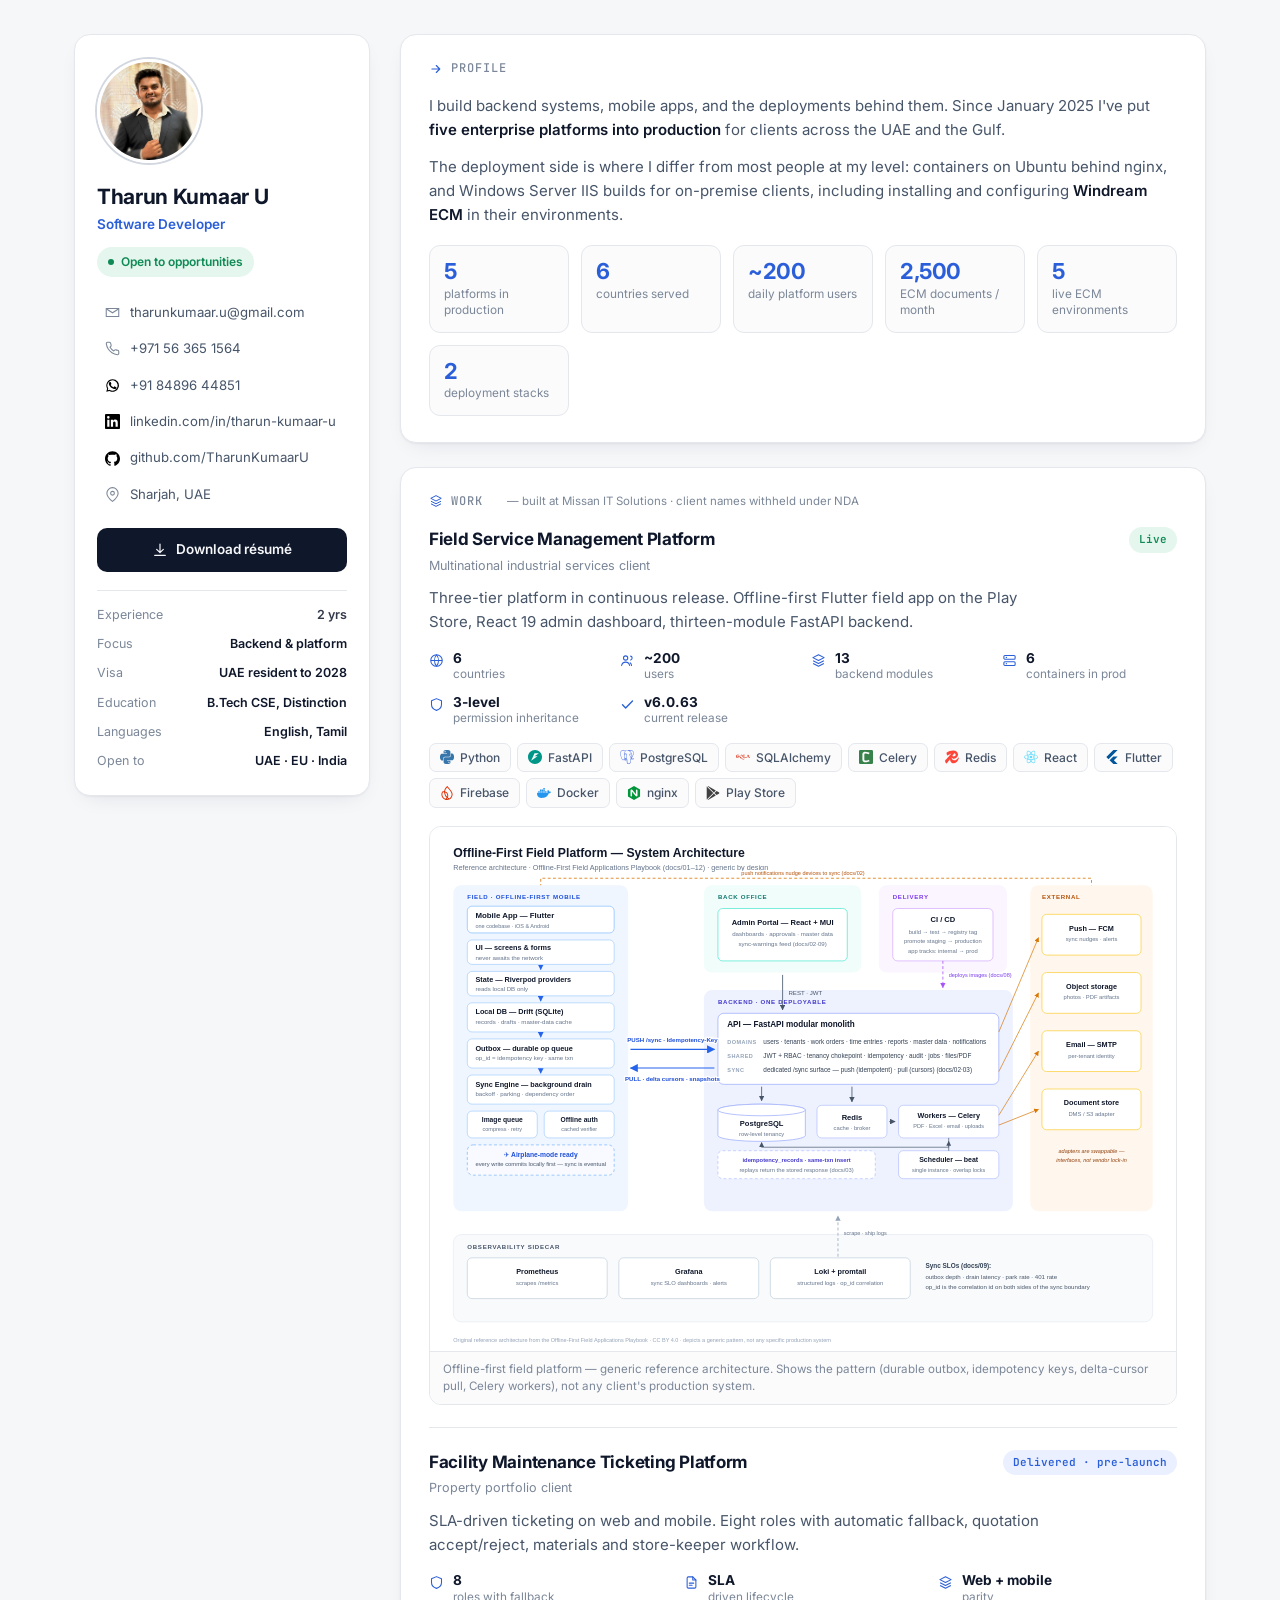
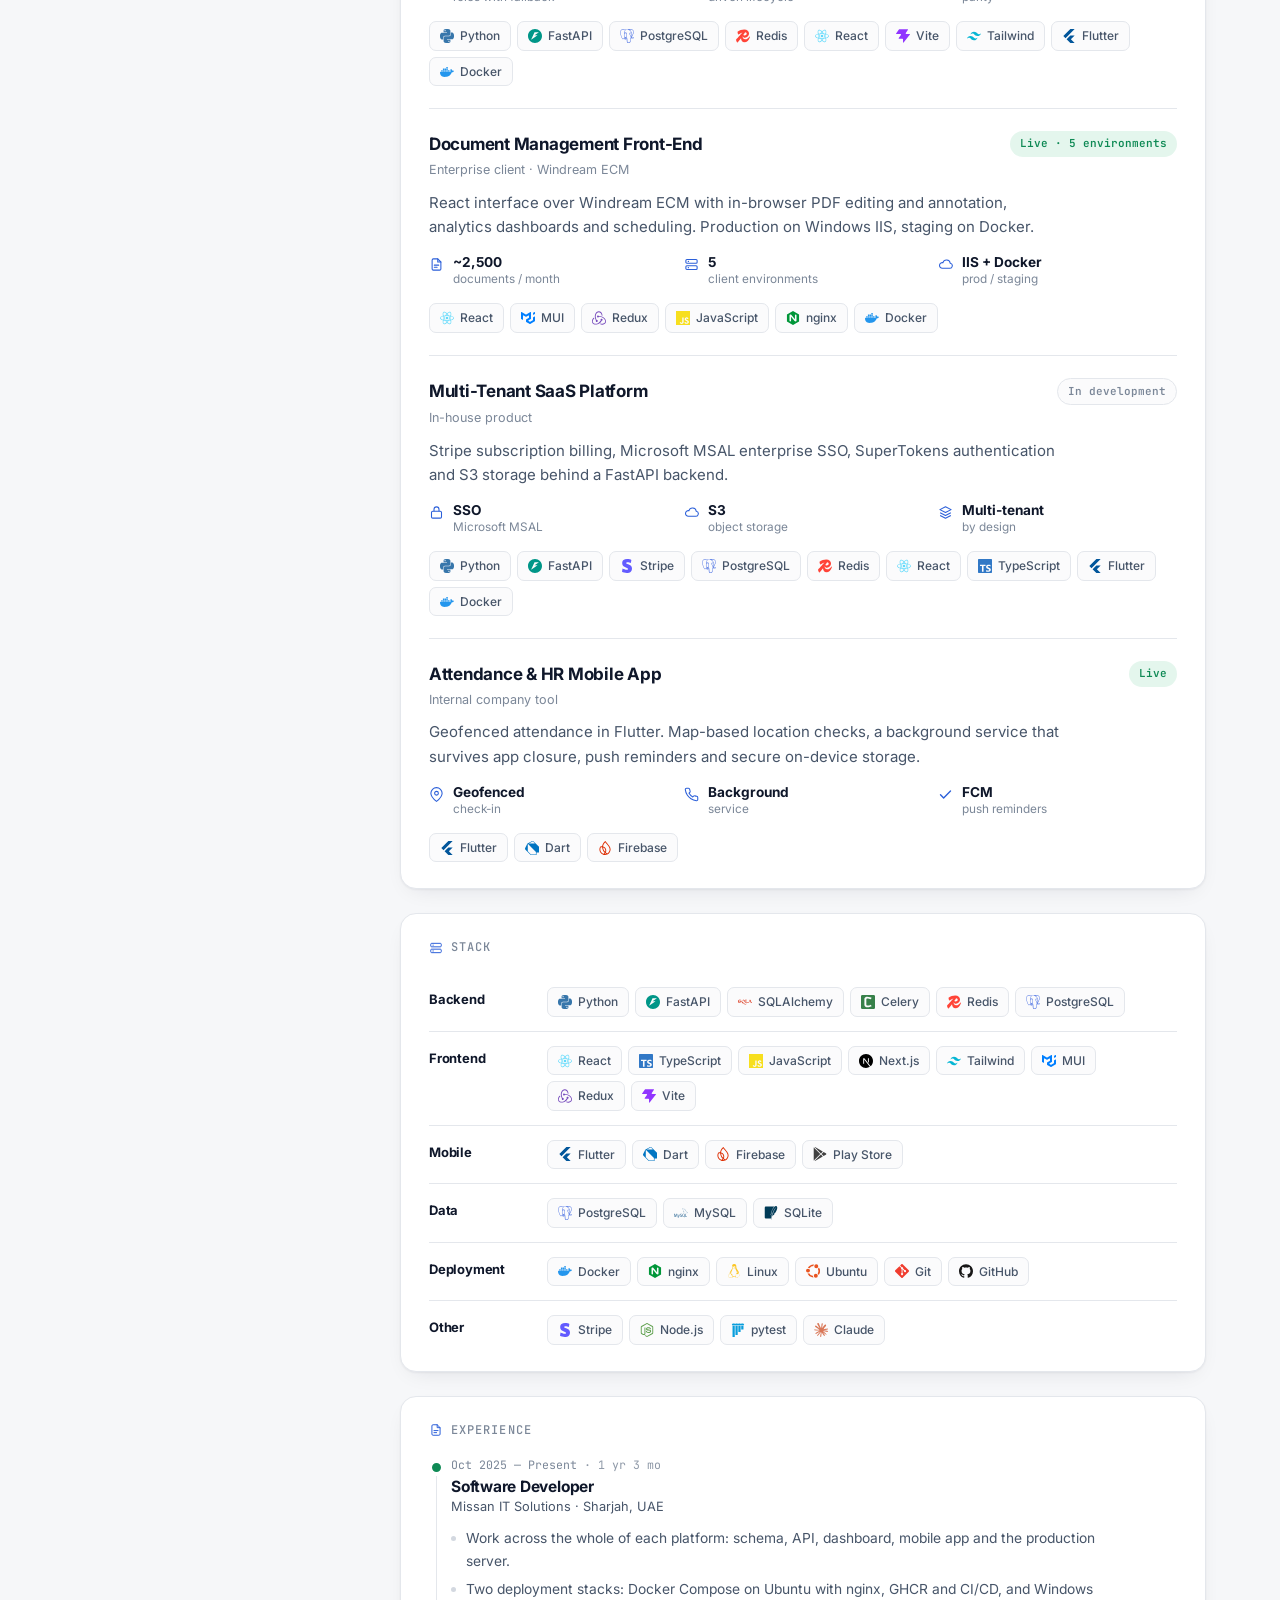
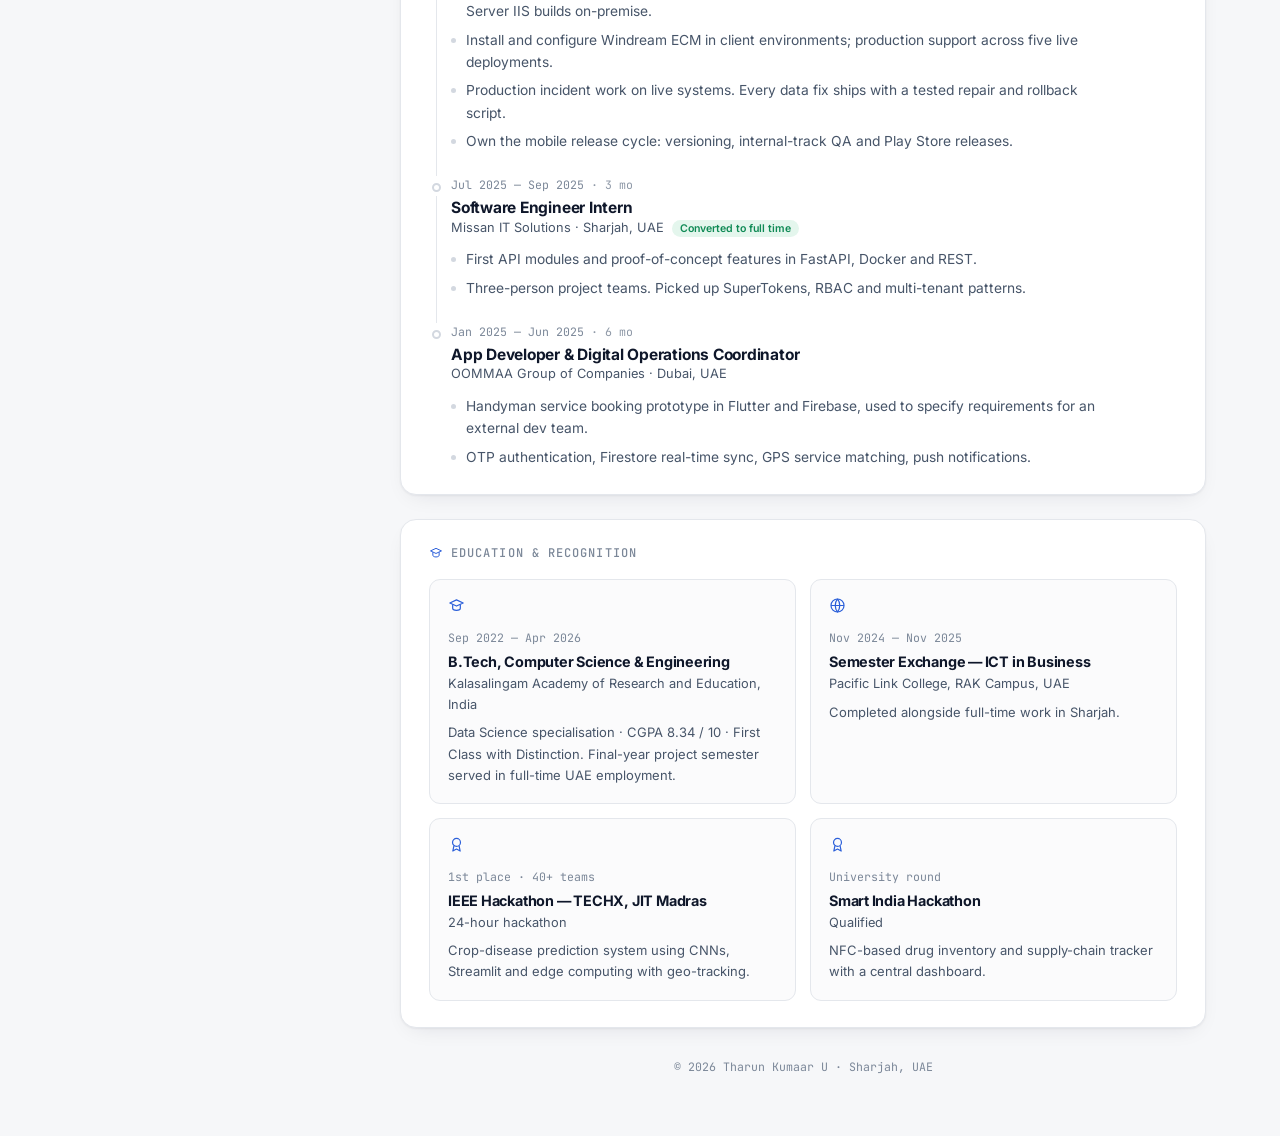
==== index.html @ ed76ea2d "Compute experience durations from dates instead of hardcoding Total experience and each role's lengt" ====
<!DOCTYPE html>
<html lang="en">
<head>
<meta charset="UTF-8">
<meta name="viewport" content="width=device-width, initial-scale=1.0">
<title>Tharun Kumaar U — Software Developer</title>
<meta name="description" content="Software developer in Sharjah, UAE. Five enterprise platforms in production: FastAPI, PostgreSQL, React, Flutter, Docker, Windows IIS, Windream ECM.">
<meta name="author" content="Tharun Kumaar U">
<meta property="og:title" content="Tharun Kumaar U — Software Developer">
<meta property="og:description" content="Five enterprise platforms in production. Backend, mobile, and the deployments behind them.">
<meta property="og:image" content="photo.jpg">
<meta property="og:type" content="profile">
<link rel="preconnect" href="https://fonts.googleapis.com">
<link rel="preconnect" href="https://fonts.gstatic.com" crossorigin>
<link href="https://fonts.googleapis.com/css2?family=Inter:wght@400;500;600;700;800&family=JetBrains+Mono:wght@400;500&display=swap" rel="stylesheet">
<link rel="icon" href="data:image/svg+xml,<svg xmlns='http://www.w3.org/2000/svg' viewBox='0 0 100 100'><rect width='100' height='100' rx='22' fill='%230f172a'/><text x='50' y='70' font-size='52' font-family='Helvetica,Arial' font-weight='bold' fill='%2360a5fa' text-anchor='middle'>TK</text></svg>">
<style>
*,*::before,*::after{margin:0;padding:0;box-sizing:border-box}
:root{
  --bg:#f6f7f9; --panel:#ffffff; --panel-2:#fbfbfc;
  --ink:#0f172a; --ink-2:#475569; --ink-3:#7b8798;
  --line:#e4e7ec; --line-2:#d3d8e0;
  --accent:#2b5fd9; --accent-soft:#eaf0ff;
  --ok:#0f8a55; --ok-soft:#e4f6ed;
  --shadow:0 1px 2px rgba(15,23,42,.05),0 8px 24px -12px rgba(15,23,42,.14);
  --sans:'Inter',-apple-system,BlinkMacSystemFont,'Segoe UI',sans-serif;
  --mono:'JetBrains Mono',ui-monospace,'SF Mono',Menlo,monospace;
  --r:12px;
}
@media (prefers-color-scheme:dark){
  :root{
    --bg:#0b0f17; --panel:#131926; --panel-2:#161d2b;
    --ink:#e8ecf3; --ink-2:#a7b2c3; --ink-3:#77839a;
    --line:#222b3b; --line-2:#2e3849;
    --accent:#6f9bff; --accent-soft:#16233d;
    --ok:#4ade80; --ok-soft:#12281d;
    --shadow:0 1px 2px rgba(0,0,0,.4),0 8px 24px -12px rgba(0,0,0,.6);
  }
}
html{scroll-behavior:smooth;scroll-padding-top:20px;-webkit-text-size-adjust:100%}
body{font-family:var(--sans);background:var(--bg);color:var(--ink);font-size:15px;line-height:1.62;-webkit-font-smoothing:antialiased}
a{color:inherit;text-decoration:none}
h1,h2,h3{line-height:1.25;letter-spacing:-.015em}
svg{flex:none}
.gi{width:16px;height:16px}
.fi{width:15px;height:15px;color:var(--accent);margin-top:3px}
.ti{width:14px;height:14px;fill:currentColor}

.shell{max-width:1180px;margin:0 auto;padding:34px 24px 60px;display:grid;grid-template-columns:296px 1fr;gap:30px;align-items:start}

/* ---------- sidebar ---------- */
aside{position:sticky;top:24px;background:var(--panel);border:1px solid var(--line);border-radius:16px;padding:24px 22px;box-shadow:var(--shadow)}
.avatar{width:104px;height:104px;border-radius:50%;object-fit:cover;border:3px solid var(--panel);box-shadow:0 0 0 2px var(--line-2);margin-bottom:14px}
aside h1{font-size:21px;font-weight:700;margin-bottom:3px}
.title{font-size:13.5px;color:var(--accent);font-weight:600;margin-bottom:12px}
.avail{display:inline-flex;align-items:center;gap:7px;font-size:12px;font-weight:600;color:var(--ok);background:var(--ok-soft);padding:5px 11px;border-radius:999px;margin-bottom:18px}
.avail i{width:6px;height:6px;border-radius:50%;background:var(--ok);display:block}
.side-list{list-style:none;display:flex;flex-direction:column;gap:1px;margin-bottom:16px}
.side-list a,.side-list span.row{display:flex;gap:10px;align-items:center;padding:7px 8px;border-radius:8px;font-size:13.2px;color:var(--ink-2);transition:background .15s,color .15s;word-break:break-word}
.side-list a:hover{background:var(--accent-soft);color:var(--accent)}
.side-list svg{width:15px;height:15px;color:var(--ink-3)}
.side-list a:hover svg{color:var(--accent)}
.dl{display:flex;align-items:center;justify-content:center;gap:8px;width:100%;background:var(--ink);color:var(--bg);font-weight:600;font-size:13.5px;padding:11px;border-radius:10px;margin-bottom:18px;transition:background .18s}
.dl:hover{background:var(--accent);color:#fff}
.kv{border-top:1px solid var(--line);padding-top:14px;display:flex;flex-direction:column;gap:9px}
.kv div{display:flex;justify-content:space-between;gap:10px;font-size:12.5px}
.kv dt{color:var(--ink-3)}
.kv dd{font-weight:600;text-align:right}

/* ---------- main ---------- */
main{display:flex;flex-direction:column;gap:24px;min-width:0}
.card{background:var(--panel);border:1px solid var(--line);border-radius:16px;padding:26px 28px;box-shadow:var(--shadow)}
.card > h2{font-size:12px;font-family:var(--mono);font-weight:500;letter-spacing:.09em;text-transform:uppercase;color:var(--ink-3);margin-bottom:18px;display:flex;align-items:center;gap:8px}
.card > h2 svg{width:14px;height:14px;color:var(--accent)}
.intro p{color:var(--ink-2);margin-bottom:12px}
.intro p:last-child{margin-bottom:0}
.intro strong{color:var(--ink);font-weight:600}

/* metric tiles */
.tiles{display:grid;grid-template-columns:repeat(auto-fit,minmax(132px,1fr));gap:12px;margin-top:18px}
.tile{background:var(--panel-2);border:1px solid var(--line);border-radius:11px;padding:13px 14px}
.tile b{display:block;font-size:22px;font-weight:700;letter-spacing:-.02em;color:var(--accent);line-height:1.15}
.tile span{font-size:11.8px;color:var(--ink-3);line-height:1.35;display:block;margin-top:2px}

/* projects */
.proj{border-top:1px solid var(--line);padding-top:22px;margin-top:22px}
.proj:first-of-type{border-top:0;padding-top:0;margin-top:0}
.proj-head{display:flex;flex-wrap:wrap;gap:10px;align-items:center;justify-content:space-between}
.proj h3{font-size:17px;font-weight:700}
.badge{font-size:11px;font-weight:600;font-family:var(--mono);padding:4px 10px;border-radius:999px;white-space:nowrap}
.b-live{color:var(--ok);background:var(--ok-soft)}
.b-soon{color:var(--accent);background:var(--accent-soft)}
.b-dev{color:var(--ink-3);background:var(--panel-2);border:1px solid var(--line)}
.sector{font-size:12.6px;color:var(--ink-3);margin:3px 0 10px}
.desc{color:var(--ink-2);margin-bottom:15px;max-width:70ch}
.factgrid{display:grid;grid-template-columns:repeat(auto-fit,minmax(158px,1fr));gap:11px 16px;margin-bottom:16px}
.fact{display:flex;gap:9px;align-items:flex-start}
.fact b{display:block;font-size:13.6px;font-weight:700;line-height:1.3}
.fact span{display:block;font-size:11.8px;color:var(--ink-3);line-height:1.3}
.arch{margin-top:18px;border:1px solid var(--line);border-radius:12px;overflow:hidden;background:#fff}
.arch img{display:block;width:100%;height:auto}
.arch a{display:block}
.arch figcaption{font-size:11.6px;color:var(--ink-3);padding:9px 13px;border-top:1px solid var(--line);background:var(--panel-2);line-height:1.45}
.techrow{list-style:none;display:flex;flex-wrap:wrap;gap:6px}
.t{display:inline-flex;align-items:center;gap:6px;font-size:12px;font-weight:500;color:var(--ink-2);background:var(--panel-2);border:1px solid var(--line);padding:4px 10px;border-radius:7px}

/* stack */
.sgroup{padding:14px 0;border-bottom:1px solid var(--line);display:grid;grid-template-columns:104px 1fr;gap:14px;align-items:start}
.sgroup:last-child{border-bottom:0;padding-bottom:0}
.sgroup:first-child{padding-top:0}
.sgroup h3{font-size:13px;font-weight:700;padding-top:4px}

/* jobs */
.job{position:relative;padding-left:22px;padding-bottom:24px}
.job:last-child{padding-bottom:0}
.job::before{content:'';position:absolute;left:3px;top:7px;width:9px;height:9px;border-radius:50%;background:var(--panel);border:2px solid var(--line-2)}
.job.now::before{border-color:var(--ok);background:var(--ok)}
.job::after{content:'';position:absolute;left:7px;top:20px;bottom:0;width:1px;background:var(--line)}
.job:last-child::after{display:none}
.dur{opacity:.85;white-space:nowrap}
.job-when{font-family:var(--mono);font-size:11.6px;color:var(--ink-3);margin-bottom:3px}
.job h3{font-size:15.5px;font-weight:700}
.job-org{font-size:12.8px;color:var(--ink-2);margin-bottom:10px}
.tag{font-size:10.6px;font-weight:600;color:var(--ok);background:var(--ok-soft);padding:2px 8px;border-radius:999px;margin-left:4px;white-space:nowrap}
.job ul{list-style:none;display:flex;flex-direction:column;gap:6px}
.job li{position:relative;padding-left:15px;font-size:13.8px;color:var(--ink-2);max-width:74ch}
.job li::before{content:'';position:absolute;left:0;top:9px;width:5px;height:5px;border-radius:50%;background:var(--line-2)}

/* two-up blocks */
.duo{display:grid;grid-template-columns:1fr 1fr;gap:14px}
.mini{background:var(--panel-2);border:1px solid var(--line);border-radius:11px;padding:17px 18px}
.mini .job-when{margin-bottom:5px}
.mini h3{font-size:14.4px;font-weight:700;margin-bottom:3px}
.mini .job-org{margin-bottom:7px}
.mini p{font-size:13px;color:var(--ink-2)}
.mini-ico{width:17px;height:17px;color:var(--accent);margin-bottom:8px}

footer{text-align:center;font-family:var(--mono);font-size:11.6px;color:var(--ink-3);padding-top:6px}

@media (max-width:940px){
  .shell{grid-template-columns:1fr;padding:20px 18px 48px;gap:20px}
  aside{position:static}
  .duo{grid-template-columns:1fr}
  .sgroup{grid-template-columns:1fr;gap:8px}
  .card{padding:22px 20px}
}
@media (prefers-reduced-motion:reduce){*{transition:none!important;scroll-behavior:auto!important}}
</style>
</head>
<body>

<svg width="0" height="0" style="position:absolute" aria-hidden="true"><symbol id="i-python" viewBox="0 0 24 24"><path d="M14.25.18l.9.2.73.26.59.3.45.32.34.34.25.34.16.33.1.3.04.26.02.2-.01.13V8.5l-.05.63-.13.55-.21.46-.26.38-.3.31-.33.25-.35.19-.35.14-.33.1-.3.07-.26.04-.21.02H8.77l-.69.05-.59.14-.5.22-.41.27-.33.32-.27.35-.2.36-.15.37-.1.35-.07.32-.04.27-.02.21v3.06H3.17l-.21-.03-.28-.07-.32-.12-.35-.18-.36-.26-.36-.36-.35-.46-.32-.59-.28-.73-.21-.88-.14-1.05-.05-1.23.06-1.22.16-1.04.24-.87.32-.71.36-.57.4-.44.42-.33.42-.24.4-.16.36-.1.32-.05.24-.01h.16l.06.01h8.16v-.83H6.18l-.01-2.75-.02-.37.05-.34.11-.31.17-.28.25-.26.31-.23.38-.2.44-.18.51-.15.58-.12.64-.1.71-.06.77-.04.84-.02 1.27.05zm-6.3 1.98l-.23.33-.08.41.08.41.23.34.33.22.41.09.41-.09.33-.22.23-.34.08-.41-.08-.41-.23-.33-.33-.22-.41-.09-.41.09zm13.09 3.95l.28.06.32.12.35.18.36.27.36.35.35.47.32.59.28.73.21.88.14 1.04.05 1.23-.06 1.23-.16 1.04-.24.86-.32.71-.36.57-.4.45-.42.33-.42.24-.4.16-.36.09-.32.05-.24.02-.16-.01h-8.22v.82h5.84l.01 2.76.02.36-.05.34-.11.31-.17.29-.25.25-.31.24-.38.2-.44.17-.51.15-.58.13-.64.09-.71.07-.77.04-.84.01-1.27-.04-1.07-.14-.9-.2-.73-.25-.59-.3-.45-.33-.34-.34-.25-.34-.16-.33-.1-.3-.04-.25-.02-.2.01-.13v-5.34l.05-.64.13-.54.21-.46.26-.38.3-.32.33-.24.35-.2.35-.14.33-.1.3-.06.26-.04.21-.02.13-.01h5.84l.69-.05.59-.14.5-.21.41-.28.33-.32.27-.35.2-.36.15-.36.1-.35.07-.32.04-.28.02-.21V6.07h2.09l.14.01zm-6.47 14.25l-.23.33-.08.41.08.41.23.33.33.23.41.08.41-.08.33-.23.23-.33.08-.41-.08-.41-.23-.33-.33-.23-.41-.08-.41.08z"/></symbol><symbol id="i-fastapi" viewBox="0 0 24 24"><path d="M12 .0387C5.3729.0384.0003 5.3931 0 11.9988c-.001 6.6066 5.372 11.9628 12 11.9625 6.628.0003 12.001-5.3559 12-11.9625-.0003-6.6057-5.3729-11.9604-12-11.96m-.829 5.4153h7.55l-7.5805 5.3284h5.1828L5.279 18.5436q2.9466-6.5444 5.892-13.0896"/></symbol><symbol id="i-postgresql" viewBox="0 0 24 24"><path d="M23.5594 14.7228a.5269.5269 0 0 0-.0563-.1191c-.139-.2632-.4768-.3418-1.0074-.2321-1.6533.3411-2.2935.1312-2.5256-.0191 1.342-2.0482 2.445-4.522 3.0411-6.8297.2714-1.0507.7982-3.5237.1222-4.7316a1.5641 1.5641 0 0 0-.1509-.235C21.6931.9086 19.8007.0248 17.5099.0005c-1.4947-.0158-2.7705.3461-3.1161.4794a9.449 9.449 0 0 0-.5159-.0816 8.044 8.044 0 0 0-1.3114-.1278c-1.1822-.0184-2.2038.2642-3.0498.8406-.8573-.3211-4.7888-1.645-7.2219.0788C.9359 2.1526.3086 3.8733.4302 6.3043c.0409.818.5069 3.334 1.2423 5.7436.4598 1.5065.9387 2.7019 1.4334 3.582.553.9942 1.1259 1.5933 1.7143 1.7895.4474.1491 1.1327.1441 1.8581-.7279.8012-.9635 1.5903-1.8258 1.9446-2.2069.4351.2355.9064.3625 1.39.3772a.0569.0569 0 0 0 .0004.0041 11.0312 11.0312 0 0 0-.2472.3054c-.3389.4302-.4094.5197-1.5002.7443-.3102.064-1.1344.2339-1.1464.8115-.0025.1224.0329.2309.0919.3268.2269.4231.9216.6097 1.015.6331 1.3345.3335 2.5044.092 3.3714-.6787-.017 2.231.0775 4.4174.3454 5.0874.2212.5529.7618 1.9045 2.4692 1.9043.2505 0 .5263-.0291.8296-.0941 1.7819-.3821 2.5557-1.1696 2.855-2.9059.1503-.8707.4016-2.8753.5388-4.1012.0169-.0703.0357-.1207.057-.1362.0007-.0005.0697-.0471.4272.0307a.3673.3673 0 0 0 .0443.0068l.2539.0223.0149.001c.8468.0384 1.9114-.1426 2.5312-.4308.6438-.2988 1.8057-1.0323 1.5951-1.6698zM2.371 11.8765c-.7435-2.4358-1.1779-4.8851-1.2123-5.5719-.1086-2.1714.4171-3.6829 1.5623-4.4927 1.8367-1.2986 4.8398-.5408 6.108-.13-.0032.0032-.0066.0061-.0098.0094-2.0238 2.044-1.9758 5.536-1.9708 5.7495-.0002.0823.0066.1989.0162.3593.0348.5873.0996 1.6804-.0735 2.9184-.1609 1.1504.1937 2.2764.9728 3.0892.0806.0841.1648.1631.2518.2374-.3468.3714-1.1004 1.1926-1.9025 2.1576-.5677.6825-.9597.5517-1.0886.5087-.3919-.1307-.813-.5871-1.2381-1.3223-.4796-.839-.9635-2.0317-1.4155-3.5126zm6.0072 5.0871c-.1711-.0428-.3271-.1132-.4322-.1772.0889-.0394.2374-.0902.4833-.1409 1.2833-.2641 1.4815-.4506 1.9143-1.0002.0992-.126.2116-.2687.3673-.4426a.3549.3549 0 0 0 .0737-.1298c.1708-.1513.2724-.1099.4369-.0417.156.0646.3078.26.3695.4752.0291.1016.0619.2945-.0452.4444-.9043 1.2658-2.2216 1.2494-3.1676 1.0128zm2.094-3.988-.0525.141c-.133.3566-.2567.6881-.3334 1.003-.6674-.0021-1.3168-.2872-1.8105-.8024-.6279-.6551-.9131-1.5664-.7825-2.5004.1828-1.3079.1153-2.4468.079-3.0586-.005-.0857-.0095-.1607-.0122-.2199.2957-.2621 1.6659-.9962 2.6429-.7724.4459.1022.7176.4057.8305.928.5846 2.7038.0774 3.8307-.3302 4.7363-.084.1866-.1633.3629-.2311.5454zm7.3637 4.5725c-.0169.1768-.0358.376-.0618.5959l-.146.4383a.3547.3547 0 0 0-.0182.1077c-.0059.4747-.054.6489-.115.8693-.0634.2292-.1353.4891-.1794 1.0575-.11 1.4143-.8782 2.2267-2.4172 2.5565-1.5155.3251-1.7843-.4968-2.0212-1.2217a6.5824 6.5824 0 0 0-.0769-.2266c-.2154-.5858-.1911-1.4119-.1574-2.5551.0165-.5612-.0249-1.9013-.3302-2.6462.0044-.2932.0106-.5909.019-.8918a.3529.3529 0 0 0-.0153-.1126 1.4927 1.4927 0 0 0-.0439-.208c-.1226-.4283-.4213-.7866-.7797-.9351-.1424-.059-.4038-.1672-.7178-.0869.067-.276.1831-.5875.309-.9249l.0529-.142c.0595-.16.134-.3257.213-.5012.4265-.9476 1.0106-2.2453.3766-5.1772-.2374-1.0981-1.0304-1.6343-2.2324-1.5098-.7207.0746-1.3799.3654-1.7088.5321a5.6716 5.6716 0 0 0-.1958.1041c.0918-1.1064.4386-3.1741 1.7357-4.4823a4.0306 4.0306 0 0 1 .3033-.276.3532.3532 0 0 0 .1447-.0644c.7524-.5706 1.6945-.8506 2.802-.8325.4091.0067.8017.0339 1.1742.081 1.939.3544 3.2439 1.4468 4.0359 2.3827.8143.9623 1.2552 1.9315 1.4312 2.4543-1.3232-.1346-2.2234.1268-2.6797.779-.9926 1.4189.543 4.1729 1.2811 5.4964.1353.2426.2522.4522.2889.5413.2403.5825.5515.9713.7787 1.2552.0696.087.1372.1714.1885.245-.4008.1155-1.1208.3825-1.0552 1.717-.0123.1563-.0423.4469-.0834.8148-.0461.2077-.0702.4603-.0994.7662zm.8905-1.6211c-.0405-.8316.2691-.9185.5967-1.0105a2.8566 2.8566 0 0 0 .135-.0406 1.202 1.202 0 0 0 .1342.103c.5703.3765 1.5823.4213 3.0068.1344-.2016.1769-.5189.3994-.9533.6011-.4098.1903-1.0957.333-1.7473.3636-.7197.0336-1.0859-.0807-1.1721-.151zm.5695-9.2712c-.0059.3508-.0542.6692-.1054 1.0017-.055.3576-.112.7274-.1264 1.1762-.0142.4368.0404.8909.0932 1.3301.1066.887.216 1.8003-.2075 2.7014a3.5272 3.5272 0 0 1-.1876-.3856c-.0527-.1276-.1669-.3326-.3251-.6162-.6156-1.1041-2.0574-3.6896-1.3193-4.7446.3795-.5427 1.3408-.5661 2.1781-.463zm.2284 7.0137a12.3762 12.3762 0 0 0-.0853-.1074l-.0355-.0444c.7262-1.1995.5842-2.3862.4578-3.4385-.0519-.4318-.1009-.8396-.0885-1.2226.0129-.4061.0666-.7543.1185-1.0911.0639-.415.1288-.8443.1109-1.3505.0134-.0531.0188-.1158.0118-.1902-.0457-.4855-.5999-1.938-1.7294-3.253-.6076-.7073-1.4896-1.4972-2.6889-2.0395.5251-.1066 1.2328-.2035 2.0244-.1859 2.0515.0456 3.6746.8135 4.8242 2.2824a.908.908 0 0 1 .0667.1002c.7231 1.3556-.2762 6.2751-2.9867 10.5405zm-8.8166-6.1162c-.025.1794-.3089.4225-.6211.4225a.5821.5821 0 0 1-.0809-.0056c-.1873-.026-.3765-.144-.5059-.3156-.0458-.0605-.1203-.178-.1055-.2844.0055-.0401.0261-.0985.0925-.1488.1182-.0894.3518-.1226.6096-.0867.3163.0441.6426.1938.6113.4186zm7.9305-.4114c.0111.0792-.049.201-.1531.3102-.0683.0717-.212.1961-.4079.2232a.5456.5456 0 0 1-.075.0052c-.2935 0-.5414-.2344-.5607-.3717-.024-.1765.2641-.3106.5611-.352.297-.0414.6111.0088.6356.1851z"/></symbol><symbol id="i-redis" viewBox="0 0 24 24"><path d="M22.71 13.145c-1.66 2.092-3.452 4.483-7.038 4.483-3.203 0-4.397-2.825-4.48-5.12.701 1.484 2.073 2.685 4.214 2.63 4.117-.133 6.94-3.852 6.94-7.239 0-4.05-3.022-6.972-8.268-6.972-3.752 0-8.4 1.428-11.455 3.685C2.59 6.937 3.885 9.958 4.35 9.626c2.648-1.904 4.748-3.13 6.784-3.744C8.12 9.244.886 17.05 0 18.425c.1 1.261 1.66 4.648 2.424 4.648.232 0 .431-.133.664-.365a100.49 100.49 0 0 0 5.54-6.765c.222 3.104 1.748 6.898 6.014 6.898 3.819 0 7.604-2.756 9.33-8.965.2-.764-.73-1.361-1.261-.73zm-4.349-5.013c0 1.959-1.926 2.922-3.685 2.922-.941 0-1.664-.247-2.235-.568 1.051-1.592 2.092-3.225 3.21-4.973 1.972.334 2.71 1.43 2.71 2.619z"/></symbol><symbol id="i-celery" viewBox="0 0 24 24"><path d="M2.303 0A2.298 2.298 0 0 0 0 2.303v19.394A2.298 2.298 0 0 0 2.303 24h19.394A2.298 2.298 0 0 0 24 21.697V2.303A2.298 2.298 0 0 0 21.697 0zm8.177 3.072c4.098 0 7.028 1.438 7.68 1.764l-1.194 2.55c-2.442-1.057-4.993-1.41-5.672-1.41-1.574 0-2.17.922-2.17 1.763v8.494c0 .869.596 1.791 2.17 1.791.679 0 3.23-.38 5.672-1.41l1.194 2.496c-.435.271-3.637 1.818-7.68 1.818-1.112 0-4.64-.244-4.64-4.64V7.713c0-4.397 3.528-4.64 4.64-4.64z"/></symbol><symbol id="i-docker" viewBox="0 0 24 24"><path d="M13.983 11.078h2.119a.186.186 0 00.186-.185V9.006a.186.186 0 00-.186-.186h-2.119a.185.185 0 00-.185.185v1.888c0 .102.083.185.185.185m-2.954-5.43h2.118a.186.186 0 00.186-.186V3.574a.186.186 0 00-.186-.185h-2.118a.185.185 0 00-.185.185v1.888c0 .102.082.185.185.185m0 2.716h2.118a.187.187 0 00.186-.186V6.29a.186.186 0 00-.186-.185h-2.118a.185.185 0 00-.185.185v1.887c0 .102.082.185.185.186m-2.93 0h2.12a.186.186 0 00.184-.186V6.29a.185.185 0 00-.185-.185H8.1a.185.185 0 00-.185.185v1.887c0 .102.083.185.185.186m-2.964 0h2.119a.186.186 0 00.185-.186V6.29a.185.185 0 00-.185-.185H5.136a.186.186 0 00-.186.185v1.887c0 .102.084.185.186.186m5.893 2.715h2.118a.186.186 0 00.186-.185V9.006a.186.186 0 00-.186-.186h-2.118a.185.185 0 00-.185.185v1.888c0 .102.082.185.185.185m-2.93 0h2.12a.185.185 0 00.184-.185V9.006a.185.185 0 00-.184-.186h-2.12a.185.185 0 00-.184.185v1.888c0 .102.083.185.185.185m-2.964 0h2.119a.185.185 0 00.185-.185V9.006a.185.185 0 00-.184-.186h-2.12a.186.186 0 00-.186.186v1.887c0 .102.084.185.186.185m-2.92 0h2.12a.185.185 0 00.184-.185V9.006a.185.185 0 00-.184-.186h-2.12a.185.185 0 00-.184.185v1.888c0 .102.082.185.185.185M23.763 9.89c-.065-.051-.672-.51-1.954-.51-.338.001-.676.03-1.01.087-.248-1.7-1.653-2.53-1.716-2.566l-.344-.199-.226.327c-.284.438-.49.922-.612 1.43-.23.97-.09 1.882.403 2.661-.595.332-1.55.413-1.744.42H.751a.751.751 0 00-.75.748 11.376 11.376 0 00.692 4.062c.545 1.428 1.355 2.48 2.41 3.124 1.18.723 3.1 1.137 5.275 1.137.983.003 1.963-.086 2.93-.266a12.248 12.248 0 003.823-1.389c.98-.567 1.86-1.288 2.61-2.136 1.252-1.418 1.998-2.997 2.553-4.4h.221c1.372 0 2.215-.549 2.68-1.009.309-.293.55-.65.707-1.046l.098-.288Z"/></symbol><symbol id="i-nginx" viewBox="0 0 24 24"><path d="M12 0L1.605 6v12L12 24l10.395-6V6L12 0zm6 16.59c0 .705-.646 1.29-1.529 1.29-.631 0-1.351-.255-1.801-.81l-6-7.141v6.66c0 .721-.57 1.29-1.274 1.29H7.32c-.721 0-1.29-.6-1.29-1.29V7.41c0-.705.63-1.29 1.5-1.29.646 0 1.38.255 1.83.81l5.97 7.141V7.41c0-.721.6-1.29 1.29-1.29h.075c.72 0 1.29.6 1.29 1.29v9.18H18z"/></symbol><symbol id="i-react" viewBox="0 0 24 24"><path d="M14.23 12.004a2.236 2.236 0 0 1-2.235 2.236 2.236 2.236 0 0 1-2.236-2.236 2.236 2.236 0 0 1 2.235-2.236 2.236 2.236 0 0 1 2.236 2.236zm2.648-10.69c-1.346 0-3.107.96-4.888 2.622-1.78-1.653-3.542-2.602-4.887-2.602-.41 0-.783.093-1.106.278-1.375.793-1.683 3.264-.973 6.365C1.98 8.917 0 10.42 0 12.004c0 1.59 1.99 3.097 5.043 4.03-.704 3.113-.39 5.588.988 6.38.32.187.69.275 1.102.275 1.345 0 3.107-.96 4.888-2.624 1.78 1.654 3.542 2.603 4.887 2.603.41 0 .783-.09 1.106-.275 1.374-.792 1.683-3.263.973-6.365C22.02 15.096 24 13.59 24 12.004c0-1.59-1.99-3.097-5.043-4.032.704-3.11.39-5.587-.988-6.38-.318-.184-.688-.277-1.092-.278zm-.005 1.09v.006c.225 0 .406.044.558.127.666.382.955 1.835.73 3.704-.054.46-.142.945-.25 1.44-.96-.236-2.006-.417-3.107-.534-.66-.905-1.345-1.727-2.035-2.447 1.592-1.48 3.087-2.292 4.105-2.295zm-9.77.02c1.012 0 2.514.808 4.11 2.28-.686.72-1.37 1.537-2.02 2.442-1.107.117-2.154.298-3.113.538-.112-.49-.195-.964-.254-1.42-.23-1.868.054-3.32.714-3.707.19-.09.4-.127.563-.132zm4.882 3.05c.455.468.91.992 1.36 1.564-.44-.02-.89-.034-1.345-.034-.46 0-.915.01-1.36.034.44-.572.895-1.096 1.345-1.565zM12 8.1c.74 0 1.477.034 2.202.093.406.582.802 1.203 1.183 1.86.372.64.71 1.29 1.018 1.946-.308.655-.646 1.31-1.013 1.95-.38.66-.773 1.288-1.18 1.87-.728.063-1.466.098-2.21.098-.74 0-1.477-.035-2.202-.093-.406-.582-.802-1.204-1.183-1.86-.372-.64-.71-1.29-1.018-1.946.303-.657.646-1.313 1.013-1.954.38-.66.773-1.286 1.18-1.868.728-.064 1.466-.098 2.21-.098zm-3.635.254c-.24.377-.48.763-.704 1.16-.225.39-.435.782-.635 1.174-.265-.656-.49-1.31-.676-1.947.64-.15 1.315-.283 2.015-.386zm7.26 0c.695.103 1.365.23 2.006.387-.18.632-.405 1.282-.66 1.933-.2-.39-.41-.783-.64-1.174-.225-.392-.465-.774-.705-1.146zm3.063.675c.484.15.944.317 1.375.498 1.732.74 2.852 1.708 2.852 2.476-.005.768-1.125 1.74-2.857 2.475-.42.18-.88.342-1.355.493-.28-.958-.646-1.956-1.1-2.98.45-1.017.81-2.01 1.085-2.964zm-13.395.004c.278.96.645 1.957 1.1 2.98-.45 1.017-.812 2.01-1.086 2.964-.484-.15-.944-.318-1.37-.5-1.732-.737-2.852-1.706-2.852-2.474 0-.768 1.12-1.742 2.852-2.476.42-.18.88-.342 1.356-.494zm11.678 4.28c.265.657.49 1.312.676 1.948-.64.157-1.316.29-2.016.39.24-.375.48-.762.705-1.158.225-.39.435-.788.636-1.18zm-9.945.02c.2.392.41.783.64 1.175.23.39.465.772.705 1.143-.695-.102-1.365-.23-2.006-.386.18-.63.406-1.282.66-1.933zM17.92 16.32c.112.493.2.968.254 1.423.23 1.868-.054 3.32-.714 3.708-.147.09-.338.128-.563.128-1.012 0-2.514-.807-4.11-2.28.686-.72 1.37-1.536 2.02-2.44 1.107-.118 2.154-.3 3.113-.54zm-11.83.01c.96.234 2.006.415 3.107.532.66.905 1.345 1.727 2.035 2.446-1.595 1.483-3.092 2.295-4.11 2.295-.22-.005-.406-.05-.553-.132-.666-.38-.955-1.834-.73-3.703.054-.46.142-.944.25-1.438zm4.56.64c.44.02.89.034 1.345.034.46 0 .915-.01 1.36-.034-.44.572-.895 1.095-1.345 1.565-.455-.47-.91-.993-1.36-1.565z"/></symbol><symbol id="i-typescript" viewBox="0 0 24 24"><path d="M1.125 0C.502 0 0 .502 0 1.125v21.75C0 23.498.502 24 1.125 24h21.75c.623 0 1.125-.502 1.125-1.125V1.125C24 .502 23.498 0 22.875 0zm17.363 9.75c.612 0 1.154.037 1.627.111a6.38 6.38 0 0 1 1.306.34v2.458a3.95 3.95 0 0 0-.643-.361 5.093 5.093 0 0 0-.717-.26 5.453 5.453 0 0 0-1.426-.2c-.3 0-.573.028-.819.086a2.1 2.1 0 0 0-.623.242c-.17.104-.3.229-.393.374a.888.888 0 0 0-.14.49c0 .196.053.373.156.529.104.156.252.304.443.444s.423.276.696.41c.273.135.582.274.926.416.47.197.892.407 1.266.628.374.222.695.473.963.753.268.279.472.598.614.957.142.359.214.776.214 1.253 0 .657-.125 1.21-.373 1.656a3.033 3.033 0 0 1-1.012 1.085 4.38 4.38 0 0 1-1.487.596c-.566.12-1.163.18-1.79.18a9.916 9.916 0 0 1-1.84-.164 5.544 5.544 0 0 1-1.512-.493v-2.63a5.033 5.033 0 0 0 3.237 1.2c.333 0 .624-.03.872-.09.249-.06.456-.144.623-.25.166-.108.29-.234.373-.38a1.023 1.023 0 0 0-.074-1.089 2.12 2.12 0 0 0-.537-.5 5.597 5.597 0 0 0-.807-.444 27.72 27.72 0 0 0-1.007-.436c-.918-.383-1.602-.852-2.053-1.405-.45-.553-.676-1.222-.676-2.005 0-.614.123-1.141.369-1.582.246-.441.58-.804 1.004-1.089a4.494 4.494 0 0 1 1.47-.629 7.536 7.536 0 0 1 1.77-.201zm-15.113.188h9.563v2.166H9.506v9.646H6.789v-9.646H3.375z"/></symbol><symbol id="i-javascript" viewBox="0 0 24 24"><path d="M0 0h24v24H0V0zm22.034 18.276c-.175-1.095-.888-2.015-3.003-2.873-.736-.345-1.554-.585-1.797-1.14-.091-.33-.105-.51-.046-.705.15-.646.915-.84 1.515-.66.39.12.75.42.976.9 1.034-.676 1.034-.676 1.755-1.125-.27-.42-.404-.601-.586-.78-.63-.705-1.469-1.065-2.834-1.034l-.705.089c-.676.165-1.32.525-1.71 1.005-1.14 1.291-.811 3.541.569 4.471 1.365 1.02 3.361 1.244 3.616 2.205.24 1.17-.87 1.545-1.966 1.41-.811-.18-1.26-.586-1.755-1.336l-1.83 1.051c.21.48.45.689.81 1.109 1.74 1.756 6.09 1.666 6.871-1.004.029-.09.24-.705.074-1.65l.046.067zm-8.983-7.245h-2.248c0 1.938-.009 3.864-.009 5.805 0 1.232.063 2.363-.138 2.711-.33.689-1.18.601-1.566.48-.396-.196-.597-.466-.83-.855-.063-.105-.11-.196-.127-.196l-1.825 1.125c.305.63.75 1.172 1.324 1.517.855.51 2.004.675 3.207.405.783-.226 1.458-.691 1.811-1.411.51-.93.402-2.07.397-3.346.012-2.054 0-4.109 0-6.179l.004-.056z"/></symbol><symbol id="i-flutter" viewBox="0 0 24 24"><path d="M14.314 0L2.3 12 6 15.7 21.684.013h-7.357zm.014 11.072L7.857 17.53l6.47 6.47H21.7l-6.46-6.468 6.46-6.46h-7.37z"/></symbol><symbol id="i-dart" viewBox="0 0 24 24"><path d="M4.105 4.105S9.158 1.58 11.684.316a3.079 3.079 0 0 1 1.481-.315c.766.047 1.677.788 1.677.788L24 9.948v9.789h-4.263V24H9.789l-9-9C.303 14.5 0 13.795 0 13.105c0-.319.18-.818.316-1.105l3.789-7.895zm.679.679v11.787c.002.543.021 1.024.498 1.508L10.204 23h8.533v-4.263L4.784 4.784zm12.055-.678c-.899-.896-1.809-1.78-2.74-2.643-.302-.267-.567-.468-1.07-.462-.37.014-.87.195-.87.195L6.341 4.105l10.498.001z"/></symbol><symbol id="i-firebase" viewBox="0 0 24 24"><path d="M19.455 8.369c-.538-.748-1.778-2.285-3.681-4.569-.826-.991-1.535-1.832-1.884-2.245a146 146 0 0 0-.488-.576l-.207-.245-.113-.133-.022-.032-.01-.005L12.57 0l-.609.488c-1.555 1.246-2.828 2.851-3.681 4.64-.523 1.064-.864 2.105-1.043 3.176-.047.241-.088.489-.121.738-.209-.017-.421-.028-.632-.033-.018-.001-.035-.002-.059-.003a7.46 7.46 0 0 0-2.28.274l-.317.089-.163.286c-.765 1.342-1.198 2.869-1.252 4.416-.07 2.01.477 3.954 1.583 5.625 1.082 1.633 2.61 2.882 4.42 3.611l.236.095.071.025.003-.001a9.59 9.59 0 0 0 2.941.568q.171.006.342.006c1.273 0 2.513-.249 3.69-.742l.008.004.313-.145a9.63 9.63 0 0 0 3.927-3.335c1.01-1.49 1.577-3.234 1.641-5.042.075-2.161-.643-4.304-2.133-6.371m-7.083 6.695c.328 1.244.264 2.44-.191 3.558-1.135-1.12-1.967-2.352-2.475-3.665-.543-1.404-.87-2.74-.974-3.975.48.157.922.366 1.315.622 1.132.737 1.914 1.902 2.325 3.461zm.207 6.022c.482.368.99.712 1.513 1.028-.771.21-1.565.302-2.369.273a8 8 0 0 1-.373-.022c.458-.394.869-.823 1.228-1.279zm1.347-6.431c-.516-1.957-1.527-3.437-3.002-4.398-.647-.421-1.385-.741-2.194-.95.011-.134.026-.268.043-.4.014-.113.03-.216.046-.313.133-.689.332-1.37.589-2.025.099-.25.206-.499.321-.74l.004-.008c.177-.358.376-.719.61-1.105l.092-.152-.003-.001c.544-.851 1.197-1.627 1.942-2.311l.288.341c.672.796 1.304 1.548 1.878 2.237 1.291 1.549 2.966 3.583 3.612 4.48 1.277 1.771 1.893 3.579 1.83 5.375-.049 1.395-.461 2.755-1.195 3.933-.694 1.116-1.661 2.05-2.8 2.708-.636-.318-1.559-.839-2.539-1.599.79-1.575.952-3.28.479-5.072zm-2.575 5.397c-.725.939-1.587 1.55-2.09 1.856-.081-.029-.163-.06-.243-.093l-.065-.026c-1.49-.616-2.747-1.656-3.635-3.01-.907-1.384-1.356-2.993-1.298-4.653.041-1.19.338-2.327.882-3.379.316-.07.638-.114.96-.131l.084-.002c.162-.003.324-.003.478 0 .227.011.454.035.677.07.073 1.513.445 3.145 1.105 4.852.637 1.644 1.694 3.162 3.144 4.515z"/></symbol><symbol id="i-mysql" viewBox="0 0 24 24"><path d="M16.405 5.501c-.115 0-.193.014-.274.033v.013h.014c.054.104.146.18.214.273.054.107.1.214.154.32l.014-.015c.094-.066.14-.172.14-.333-.04-.047-.046-.094-.08-.14-.04-.067-.126-.1-.18-.153zM5.77 18.695h-.927a50.854 50.854 0 00-.27-4.41h-.008l-1.41 4.41H2.45l-1.4-4.41h-.01a72.892 72.892 0 00-.195 4.41H0c.055-1.966.192-3.81.41-5.53h1.15l1.335 4.064h.008l1.347-4.064h1.095c.242 2.015.384 3.86.428 5.53zm4.017-4.08c-.378 2.045-.876 3.533-1.492 4.46-.482.716-1.01 1.073-1.583 1.073-.153 0-.34-.046-.566-.138v-.494c.11.017.24.026.386.026.268 0 .483-.075.647-.222.197-.18.295-.382.295-.605 0-.155-.077-.47-.23-.944L6.23 14.615h.91l.727 2.36c.164.536.233.91.205 1.123.4-1.064.678-2.227.835-3.483zm12.325 4.08h-2.63v-5.53h.885v4.85h1.745zm-3.32.135l-1.016-.5c.09-.076.177-.158.255-.25.433-.506.648-1.258.648-2.253 0-1.83-.718-2.746-2.155-2.746-.704 0-1.254.232-1.65.697-.43.508-.646 1.256-.646 2.245 0 .972.19 1.686.574 2.14.35.41.877.615 1.583.615.264 0 .506-.033.725-.098l1.325.772.36-.622zM15.5 17.588c-.225-.36-.337-.94-.337-1.736 0-1.393.424-2.09 1.27-2.09.443 0 .77.167.977.5.224.362.336.936.336 1.723 0 1.404-.424 2.108-1.27 2.108-.445 0-.77-.167-.978-.5zm-1.658-.425c0 .47-.172.856-.516 1.156-.344.3-.803.45-1.384.45-.543 0-1.064-.172-1.573-.515l.237-.476c.438.22.833.328 1.19.328.332 0 .593-.073.783-.22a.754.754 0 00.3-.615c0-.33-.23-.61-.648-.845-.388-.213-1.163-.657-1.163-.657-.422-.307-.632-.636-.632-1.177 0-.45.157-.81.47-1.085.315-.278.72-.415 1.22-.415.512 0 .98.136 1.4.41l-.213.476a2.726 2.726 0 00-1.064-.23c-.283 0-.502.068-.654.206a.685.685 0 00-.248.524c0 .328.234.61.666.85.393.215 1.187.67 1.187.67.433.305.648.63.648 1.168zm9.382-5.852c-.535-.014-.95.04-1.297.188-.1.04-.26.04-.274.167.055.053.063.14.11.214.08.134.218.313.346.407.14.11.28.216.427.31.26.16.555.255.81.416.145.094.293.213.44.313.073.05.12.14.214.172v-.02c-.046-.06-.06-.147-.105-.214-.067-.067-.134-.127-.2-.193a3.223 3.223 0 00-.695-.675c-.214-.146-.682-.35-.77-.595l-.013-.014c.146-.013.32-.066.46-.106.227-.06.435-.047.67-.106.106-.027.213-.06.32-.094v-.06c-.12-.12-.21-.283-.334-.395a8.867 8.867 0 00-1.104-.823c-.21-.134-.476-.22-.697-.334-.08-.04-.214-.06-.26-.127-.12-.146-.19-.34-.275-.514a17.69 17.69 0 01-.547-1.163c-.12-.262-.193-.523-.34-.763-.69-1.137-1.437-1.826-2.586-2.5-.247-.14-.543-.2-.856-.274-.167-.008-.334-.02-.5-.027-.11-.047-.216-.174-.31-.235-.38-.24-1.364-.76-1.644-.072-.18.434.267.862.422 1.082.115.153.26.328.34.5.047.116.06.235.107.356.106.294.207.622.347.897.073.14.153.287.247.413.054.073.146.107.167.227-.094.136-.1.334-.154.5-.24.757-.146 1.693.194 2.25.107.166.362.534.703.393.3-.12.234-.5.32-.835.02-.08.007-.133.048-.187v.015c.094.188.188.367.274.555.206.328.566.668.867.895.16.12.287.328.487.402v-.02h-.015c-.043-.058-.1-.086-.154-.133a3.445 3.445 0 01-.35-.4 8.76 8.76 0 01-.747-1.218c-.11-.21-.202-.436-.29-.643-.04-.08-.04-.2-.107-.24-.1.146-.247.273-.32.453-.127.288-.14.642-.188 1.01-.027.007-.014 0-.027.014-.214-.052-.287-.274-.367-.46-.2-.475-.233-1.238-.06-1.785.047-.14.247-.582.167-.716-.042-.127-.174-.2-.247-.303a2.478 2.478 0 01-.24-.427c-.16-.374-.24-.788-.414-1.162-.08-.173-.22-.354-.334-.513-.127-.18-.267-.307-.368-.52-.033-.073-.08-.194-.027-.274.014-.054.042-.075.094-.09.088-.072.335.022.422.062.247.1.455.194.662.334.094.066.195.193.315.226h.14c.214.047.455.014.655.073.355.114.675.28.962.46a5.953 5.953 0 012.085 2.286c.08.154.115.295.188.455.14.33.313.663.455.982.14.315.275.636.476.897.1.14.502.213.682.286.133.06.34.115.46.188.23.14.454.3.67.454.11.076.443.243.463.378z"/></symbol><symbol id="i-sqlite" viewBox="0 0 24 24"><path d="M21.678.521c-1.032-.92-2.28-.55-3.513.544a8.71 8.71 0 0 0-.547.535c-2.109 2.237-4.066 6.38-4.674 9.544.237.48.422 1.093.544 1.561a13.044 13.044 0 0 1 .164.703s-.019-.071-.096-.296l-.05-.146a1.689 1.689 0 0 0-.033-.08c-.138-.32-.518-.995-.686-1.289-.143.423-.27.818-.376 1.176.484.884.778 2.4.778 2.4s-.025-.099-.147-.442c-.107-.303-.644-1.244-.772-1.464-.217.804-.304 1.346-.226 1.478.152.256.296.698.422 1.186.286 1.1.485 2.44.485 2.44l.017.224a22.41 22.41 0 0 0 .056 2.748c.095 1.146.273 2.13.5 2.657l.155-.084c-.334-1.038-.47-2.399-.41-3.967.09-2.398.642-5.29 1.661-8.304 1.723-4.55 4.113-8.201 6.3-9.945-1.993 1.8-4.692 7.63-5.5 9.788-.904 2.416-1.545 4.684-1.931 6.857.666-2.037 2.821-2.912 2.821-2.912s1.057-1.304 2.292-3.166c-.74.169-1.955.458-2.362.629-.6.251-.762.337-.762.337s1.945-1.184 3.613-1.72C21.695 7.9 24.195 2.767 21.678.521m-18.573.543A1.842 1.842 0 0 0 1.27 2.9v16.608a1.84 1.84 0 0 0 1.835 1.834h9.418a22.953 22.953 0 0 1-.052-2.707c-.006-.062-.011-.141-.016-.2a27.01 27.01 0 0 0-.473-2.378c-.121-.47-.275-.898-.369-1.057-.116-.197-.098-.31-.097-.432 0-.12.015-.245.037-.386a9.98 9.98 0 0 1 .234-1.045l.217-.028c-.017-.035-.014-.065-.031-.097l-.041-.381a32.8 32.8 0 0 1 .382-1.194l.2-.019c-.008-.016-.01-.038-.018-.053l-.043-.316c.63-3.28 2.587-7.443 4.8-9.791.066-.069.133-.128.198-.194Z"/></symbol><symbol id="i-git" viewBox="0 0 24 24"><path d="M13.09 23.549a1.54 1.54 0 0 1-2.18 0L.451 13.089a1.54 1.54 0 0 1 0-2.179l7.191-7.19 2.733 2.733a1.85 1.85 0 0 0 .964 2.326v6.66a1.849 1.849 0 1 0 1.54 0V8.957l2.508 2.508a1.85 1.85 0 1 0 1.09-1.09l-2.634-2.634a1.85 1.85 0 0 0-2.378-2.377L8.73 2.63 10.91.451a1.54 1.54 0 0 1 2.179 0l10.459 10.46a1.54 1.54 0 0 1 0 2.179z"/></symbol><symbol id="i-github" viewBox="0 0 24 24"><path d="M12 .297c-6.63 0-12 5.373-12 12 0 5.303 3.438 9.8 8.205 11.385.6.113.82-.258.82-.577 0-.285-.01-1.04-.015-2.04-3.338.724-4.042-1.61-4.042-1.61C4.422 18.07 3.633 17.7 3.633 17.7c-1.087-.744.084-.729.084-.729 1.205.084 1.838 1.236 1.838 1.236 1.07 1.835 2.809 1.305 3.495.998.108-.776.417-1.305.76-1.605-2.665-.3-5.466-1.332-5.466-5.93 0-1.31.465-2.38 1.235-3.22-.135-.303-.54-1.523.105-3.176 0 0 1.005-.322 3.3 1.23.96-.267 1.98-.399 3-.405 1.02.006 2.04.138 3 .405 2.28-1.552 3.285-1.23 3.285-1.23.645 1.653.24 2.873.12 3.176.765.84 1.23 1.91 1.23 3.22 0 4.61-2.805 5.625-5.475 5.92.42.36.81 1.096.81 2.22 0 1.606-.015 2.896-.015 3.286 0 .315.21.69.825.57C20.565 22.092 24 17.592 24 12.297c0-6.627-5.373-12-12-12"/></symbol><symbol id="i-nextdotjs" viewBox="0 0 24 24"><path d="M18.665 21.978C16.758 23.255 14.465 24 12 24 5.377 24 0 18.623 0 12S5.377 0 12 0s12 5.377 12 12c0 3.583-1.574 6.801-4.067 9.001L9.219 7.2H7.2v9.596h1.615V9.251l9.85 12.727Zm-3.332-8.533 1.6 2.061V7.2h-1.6v6.245Z"/></symbol><symbol id="i-tailwindcss" viewBox="0 0 24 24"><path d="M12.001,4.8c-3.2,0-5.2,1.6-6,4.8c1.2-1.6,2.6-2.2,4.2-1.8c0.913,0.228,1.565,0.89,2.288,1.624 C13.666,10.618,15.027,12,18.001,12c3.2,0,5.2-1.6,6-4.8c-1.2,1.6-2.6,2.2-4.2,1.8c-0.913-0.228-1.565-0.89-2.288-1.624 C16.337,6.182,14.976,4.8,12.001,4.8z M6.001,12c-3.2,0-5.2,1.6-6,4.8c1.2-1.6,2.6-2.2,4.2-1.8c0.913,0.228,1.565,0.89,2.288,1.624 c1.177,1.194,2.538,2.576,5.512,2.576c3.2,0,5.2-1.6,6-4.8c-1.2,1.6-2.6,2.2-4.2,1.8c-0.913-0.228-1.565-0.89-2.288-1.624 C10.337,13.382,8.976,12,6.001,12z"/></symbol><symbol id="i-mui" viewBox="0 0 24 24"><path d="M20.229 15.793a.666.666 0 0 0 .244-.243.666.666 0 0 0 .09-.333l.012-3.858a.666.666 0 0 1 .09-.333.666.666 0 0 1 .245-.243L23 9.58a.667.667 0 0 1 .333-.088.667.667 0 0 1 .333.09.667.667 0 0 1 .244.243.666.666 0 0 1 .089.333v7.014a.667.667 0 0 1-.335.578l-7.893 4.534a.666.666 0 0 1-.662 0l-6.194-3.542a.667.667 0 0 1-.246-.244.667.667 0 0 1-.09-.335v-3.537c0-.004.004-.006.008-.004s.008 0 .008-.005v-.004c0-.003.002-.005.004-.007l5.102-2.93c.004-.003.002-.01-.003-.01a.005.005 0 0 1-.004-.002.005.005 0 0 1-.001-.004l.01-3.467a.667.667 0 0 0-.333-.58.667.667 0 0 0-.667 0L8.912 9.799a.667.667 0 0 1-.665 0l-3.804-2.19a.667.667 0 0 0-.999.577v6.267a.667.667 0 0 1-.332.577.666.666 0 0 1-.332.09.667.667 0 0 1-.333-.088L.336 13.825a.667.667 0 0 1-.246-.244.667.667 0 0 1-.09-.336L.019 2.292a.667.667 0 0 1 .998-.577l7.23 4.153a.667.667 0 0 0 .665 0l7.228-4.153a.666.666 0 0 1 .333-.088.666.666 0 0 1 .333.09.667.667 0 0 1 .244.244.667.667 0 0 1 .088.333V13.25c0 .117-.03.232-.089.334a.667.667 0 0 1-.245.244l-3.785 2.18a.667.667 0 0 0-.245.245.666.666 0 0 0-.089.334.667.667 0 0 0 .09.334.666.666 0 0 0 .247.244l2.088 1.189a.67.67 0 0 0 .33.087.667.667 0 0 0 .332-.089l4.457-2.56Zm.438-9.828a.666.666 0 0 0 .09.335.666.666 0 0 0 .248.244.667.667 0 0 0 .67-.008l2.001-1.2a.666.666 0 0 0 .237-.243.667.667 0 0 0 .087-.329V2.32a.667.667 0 0 0-.091-.335.667.667 0 0 0-.584-.33.667.667 0 0 0-.334.094l-2 1.2a.666.666 0 0 0-.238.243.668.668 0 0 0-.086.329v2.445Z"/></symbol><symbol id="i-stripe" viewBox="0 0 24 24"><path d="M13.976 9.15c-2.172-.806-3.356-1.426-3.356-2.409 0-.831.683-1.305 1.901-1.305 2.227 0 4.515.858 6.09 1.631l.89-5.494C18.252.975 15.697 0 12.165 0 9.667 0 7.589.654 6.104 1.872 4.56 3.147 3.757 4.992 3.757 7.218c0 4.039 2.467 5.76 6.476 7.219 2.585.92 3.445 1.574 3.445 2.583 0 .98-.84 1.545-2.354 1.545-1.875 0-4.965-.921-6.99-2.109l-.9 5.555C5.175 22.99 8.385 24 11.714 24c2.641 0 4.843-.624 6.328-1.813 1.664-1.305 2.525-3.236 2.525-5.732 0-4.128-2.524-5.851-6.594-7.305h.003z"/></symbol><symbol id="i-ubuntu" viewBox="0 0 24 24"><path d="M17.61.455a3.41 3.41 0 0 0-3.41 3.41 3.41 3.41 0 0 0 3.41 3.41 3.41 3.41 0 0 0 3.41-3.41 3.41 3.41 0 0 0-3.41-3.41zM12.92.8C8.923.777 5.137 2.941 3.148 6.451a4.5 4.5 0 0 1 .26-.007 4.92 4.92 0 0 1 2.585.737A8.316 8.316 0 0 1 12.688 3.6 4.944 4.944 0 0 1 13.723.834 11.008 11.008 0 0 0 12.92.8zm9.226 4.994a4.915 4.915 0 0 1-1.918 2.246 8.36 8.36 0 0 1-.273 8.303 4.89 4.89 0 0 1 1.632 2.54 11.156 11.156 0 0 0 .559-13.089zM3.41 7.932A3.41 3.41 0 0 0 0 11.342a3.41 3.41 0 0 0 3.41 3.409 3.41 3.41 0 0 0 3.41-3.41 3.41 3.41 0 0 0-3.41-3.41zm2.027 7.866a4.908 4.908 0 0 1-2.915.358 11.1 11.1 0 0 0 7.991 6.698 11.234 11.234 0 0 0 2.422.249 4.879 4.879 0 0 1-.999-2.85 8.484 8.484 0 0 1-.836-.136 8.304 8.304 0 0 1-5.663-4.32zm11.405.928a3.41 3.41 0 0 0-3.41 3.41 3.41 3.41 0 0 0 3.41 3.41 3.41 3.41 0 0 0 3.41-3.41 3.41 3.41 0 0 0-3.41-3.41z"/></symbol><symbol id="i-linux" viewBox="0 0 24 24"><path d="M12.504 0c-.155 0-.315.008-.48.021-4.226.333-3.105 4.807-3.17 6.298-.076 1.092-.3 1.953-1.05 3.02-.885 1.051-2.127 2.75-2.716 4.521-.278.832-.41 1.684-.287 2.489a.424.424 0 00-.11.135c-.26.268-.45.6-.663.839-.199.199-.485.267-.797.4-.313.136-.658.269-.864.68-.09.189-.136.394-.132.602 0 .199.027.4.055.536.058.399.116.728.04.97-.249.68-.28 1.145-.106 1.484.174.334.535.47.94.601.81.2 1.91.135 2.774.6.926.466 1.866.67 2.616.47.526-.116.97-.464 1.208-.946.587-.003 1.23-.269 2.26-.334.699-.058 1.574.267 2.577.2.025.134.063.198.114.333l.003.003c.391.778 1.113 1.132 1.884 1.071.771-.06 1.592-.536 2.257-1.306.631-.765 1.683-1.084 2.378-1.503.348-.199.629-.469.649-.853.023-.4-.2-.811-.714-1.376v-.097l-.003-.003c-.17-.2-.25-.535-.338-.926-.085-.401-.182-.786-.492-1.046h-.003c-.059-.054-.123-.067-.188-.135a.357.357 0 00-.19-.064c.431-1.278.264-2.55-.173-3.694-.533-1.41-1.465-2.638-2.175-3.483-.796-1.005-1.576-1.957-1.56-3.368.026-2.152.236-6.133-3.544-6.139zm.529 3.405h.013c.213 0 .396.062.584.198.19.135.33.332.438.533.105.259.158.459.166.724 0-.02.006-.04.006-.06v.105a.086.086 0 01-.004-.021l-.004-.024a1.807 1.807 0 01-.15.706.953.953 0 01-.213.335.71.71 0 00-.088-.042c-.104-.045-.198-.064-.284-.133a1.312 1.312 0 00-.22-.066c.05-.06.146-.133.183-.198.053-.128.082-.264.088-.402v-.02a1.21 1.21 0 00-.061-.4c-.045-.134-.101-.2-.183-.333-.084-.066-.167-.132-.267-.132h-.016c-.093 0-.176.03-.262.132a.8.8 0 00-.205.334 1.18 1.18 0 00-.09.4v.019c.002.089.008.179.02.267-.193-.067-.438-.135-.607-.202a1.635 1.635 0 01-.018-.2v-.02a1.772 1.772 0 01.15-.768c.082-.22.232-.406.43-.533a.985.985 0 01.594-.2zm-2.962.059h.036c.142 0 .27.048.399.135.146.129.264.288.344.465.09.199.14.4.153.667v.004c.007.134.006.2-.002.266v.08c-.03.007-.056.018-.083.024-.152.055-.274.135-.393.2.012-.09.013-.18.003-.267v-.015c-.012-.133-.04-.2-.082-.333a.613.613 0 00-.166-.267.248.248 0 00-.183-.064h-.021c-.071.006-.13.04-.186.132a.552.552 0 00-.12.27.944.944 0 00-.023.33v.015c.012.135.037.2.08.334.046.134.098.2.166.268.01.009.02.018.034.024-.07.057-.117.07-.176.136a.304.304 0 01-.131.068 2.62 2.62 0 01-.275-.402 1.772 1.772 0 01-.155-.667 1.759 1.759 0 01.08-.668 1.43 1.43 0 01.283-.535c.128-.133.26-.2.418-.2zm1.37 1.706c.332 0 .733.065 1.216.399.293.2.523.269 1.052.468h.003c.255.136.405.266.478.399v-.131a.571.571 0 01.016.47c-.123.31-.516.643-1.063.842v.002c-.268.135-.501.333-.775.465-.276.135-.588.292-1.012.267a1.139 1.139 0 01-.448-.067 3.566 3.566 0 01-.322-.198c-.195-.135-.363-.332-.612-.465v-.005h-.005c-.4-.246-.616-.512-.686-.71-.07-.268-.005-.47.193-.6.224-.135.38-.271.483-.336.104-.074.143-.102.176-.131h.002v-.003c.169-.202.436-.47.839-.601.139-.036.294-.065.466-.065zm2.8 2.142c.358 1.417 1.196 3.475 1.735 4.473.286.534.855 1.659 1.102 3.024.156-.005.33.018.513.064.646-1.671-.546-3.467-1.089-3.966-.22-.2-.232-.335-.123-.335.59.534 1.365 1.572 1.646 2.757.13.535.16 1.104.021 1.67.067.028.135.06.205.067 1.032.534 1.413.938 1.23 1.537v-.043c-.06-.003-.12 0-.18 0h-.016c.151-.467-.182-.825-1.065-1.224-.915-.4-1.646-.336-1.77.465-.008.043-.013.066-.018.135-.068.023-.139.053-.209.064-.43.268-.662.669-.793 1.187-.13.533-.17 1.156-.205 1.869v.003c-.02.334-.17.838-.319 1.35-1.5 1.072-3.58 1.538-5.348.334a2.645 2.645 0 00-.402-.533 1.45 1.45 0 00-.275-.333c.182 0 .338-.03.465-.067a.615.615 0 00.314-.334c.108-.267 0-.697-.345-1.163-.345-.467-.931-.995-1.788-1.521-.63-.4-.986-.87-1.15-1.396-.165-.534-.143-1.085-.015-1.645.245-1.07.873-2.11 1.274-2.763.107-.065.037.135-.408.974-.396.751-1.14 2.497-.122 3.854a8.123 8.123 0 01.647-2.876c.564-1.278 1.743-3.504 1.836-5.268.048.036.217.135.289.202.218.133.38.333.59.465.21.201.477.335.876.335.039.003.075.006.11.006.412 0 .73-.134.997-.268.29-.134.52-.334.74-.4h.005c.467-.135.835-.402 1.044-.7zm2.185 8.958c.037.6.343 1.245.882 1.377.588.134 1.434-.333 1.791-.765l.211-.01c.315-.007.577.01.847.268l.003.003c.208.199.305.53.391.876.085.4.154.78.409 1.066.486.527.645.906.636 1.14l.003-.007v.018l-.003-.012c-.015.262-.185.396-.498.595-.63.401-1.746.712-2.457 1.57-.618.737-1.37 1.14-2.036 1.191-.664.053-1.237-.2-1.574-.898l-.005-.003c-.21-.4-.12-1.025.056-1.69.176-.668.428-1.344.463-1.897.037-.714.076-1.335.195-1.814.12-.465.308-.797.641-.984l.045-.022zm-10.814.049h.01c.053 0 .105.005.157.014.376.055.706.333 1.023.752l.91 1.664.003.003c.243.533.754 1.064 1.189 1.637.434.598.77 1.131.729 1.57v.006c-.057.744-.48 1.148-1.125 1.294-.645.135-1.52.002-2.395-.464-.968-.536-2.118-.469-2.857-.602-.369-.066-.61-.2-.723-.4-.11-.2-.113-.602.123-1.23v-.004l.002-.003c.117-.334.03-.752-.027-1.118-.055-.401-.083-.71.043-.94.16-.334.396-.4.69-.533.294-.135.64-.202.915-.47h.002v-.002c.256-.268.445-.601.668-.838.19-.201.38-.336.663-.336zm7.159-9.074c-.435.201-.945.535-1.488.535-.542 0-.97-.267-1.28-.466-.154-.134-.28-.268-.373-.335-.164-.134-.144-.333-.074-.333.109.016.129.134.199.2.096.066.215.2.36.333.292.2.68.467 1.167.467.485 0 1.053-.267 1.398-.466.195-.135.445-.334.648-.467.156-.136.149-.267.279-.267.128.016.034.134-.147.332a8.097 8.097 0 01-.69.468zm-1.082-1.583V5.64c-.006-.02.013-.042.029-.05.074-.043.18-.027.26.004.063 0 .16.067.15.135-.006.049-.085.066-.135.066-.055 0-.092-.043-.141-.068-.052-.018-.146-.008-.163-.065zm-.551 0c-.02.058-.113.049-.166.066-.047.025-.086.068-.14.068-.05 0-.13-.02-.136-.068-.01-.066.088-.133.15-.133.08-.031.184-.047.259-.005.019.009.036.03.03.05v.02h.003z"/></symbol><symbol id="i-vite" viewBox="0 0 24 24"><path d="M13.056 23.238a.57.57 0 0 1-1.02-.355v-5.202c0-.63-.512-1.143-1.144-1.143H5.148a.57.57 0 0 1-.464-.903l3.777-5.29c.54-.753 0-1.804-.93-1.804H.57a.574.574 0 0 1-.543-.746.6.6 0 0 1 .08-.157L5.008.78a.57.57 0 0 1 .467-.24h14.589a.57.57 0 0 1 .466.903l-3.778 5.29c-.54.755 0 1.806.93 1.806h5.745c.238 0 .424.138.513.322a.56.56 0 0 1-.063.603z"/></symbol><symbol id="i-redux" viewBox="0 0 24 24"><path d="M16.634 16.504c.87-.075 1.543-.84 1.5-1.754-.047-.914-.796-1.648-1.709-1.648h-.061a1.71 1.71 0 00-1.648 1.769c.03.479.226.869.494 1.153-1.048 2.038-2.621 3.536-5.005 4.795-1.603.838-3.296 1.154-4.944.93-1.378-.195-2.456-.81-3.116-1.799-.988-1.499-1.078-3.116-.255-4.734.6-1.17 1.499-2.023 2.099-2.443a9.96 9.96 0 01-.42-1.543C-.868 14.408-.416 18.752.932 20.805c1.004 1.498 3.057 2.456 5.304 2.456.6 0 1.23-.044 1.843-.194 3.897-.749 6.848-3.086 8.541-6.532zm5.348-3.746c-2.32-2.728-5.738-4.226-9.634-4.226h-.51c-.253-.554-.837-.899-1.498-.899h-.045c-.943 0-1.678.81-1.647 1.753.03.898.794 1.648 1.708 1.648h.074a1.69 1.69 0 001.499-1.049h.555c2.309 0 4.495.674 6.488 1.992 1.527 1.005 2.622 2.323 3.237 3.897.538 1.288.509 2.547-.045 3.597-.855 1.647-2.294 2.517-4.196 2.517-1.199 0-2.367-.375-2.967-.644-.36.298-.96.793-1.394 1.093 1.318.598 2.652.943 3.94.943 2.922 0 5.094-1.647 5.919-3.236.898-1.798.824-4.824-1.47-7.416zM6.49 17.042c.03.899.793 1.648 1.708 1.648h.06a1.688 1.688 0 001.648-1.768c0-.9-.779-1.647-1.693-1.647h-.06c-.06 0-.15 0-.226.029-1.243-2.098-1.768-4.347-1.572-6.772.12-1.828.72-3.417 1.797-4.735.9-1.124 2.593-1.68 3.747-1.708 3.236-.061 4.585 3.971 4.689 5.574l1.498.45C17.741 3.197 14.686.62 11.764.62 9.02.62 6.49 2.613 5.47 5.535 4.077 9.43 4.991 13.177 6.7 16.174c-.15.195-.24.539-.21.868z"/></symbol><symbol id="i-nodedotjs" viewBox="0 0 24 24"><path d="M11.998,24c-0.321,0-0.641-0.084-0.922-0.247l-2.936-1.737c-0.438-0.245-0.224-0.332-0.08-0.383 c0.585-0.203,0.703-0.25,1.328-0.604c0.065-0.037,0.151-0.023,0.218,0.017l2.256,1.339c0.082,0.045,0.197,0.045,0.272,0l8.795-5.076 c0.082-0.047,0.134-0.141,0.134-0.238V6.921c0-0.099-0.053-0.192-0.137-0.242l-8.791-5.072c-0.081-0.047-0.189-0.047-0.271,0 L3.075,6.68C2.99,6.729,2.936,6.825,2.936,6.921v10.15c0,0.097,0.054,0.189,0.139,0.235l2.409,1.392 c1.307,0.654,2.108-0.116,2.108-0.89V7.787c0-0.142,0.114-0.253,0.256-0.253h1.115c0.139,0,0.255,0.112,0.255,0.253v10.021 c0,1.745-0.95,2.745-2.604,2.745c-0.508,0-0.909,0-2.026-0.551L2.28,18.675c-0.57-0.329-0.922-0.945-0.922-1.604V6.921 c0-0.659,0.353-1.275,0.922-1.603l8.795-5.082c0.557-0.315,1.296-0.315,1.848,0l8.794,5.082c0.57,0.329,0.924,0.944,0.924,1.603 v10.15c0,0.659-0.354,1.273-0.924,1.604l-8.794,5.078C12.643,23.916,12.324,24,11.998,24z M19.099,13.993 c0-1.9-1.284-2.406-3.987-2.763c-2.731-0.361-3.009-0.548-3.009-1.187c0-0.528,0.235-1.233,2.258-1.233 c1.807,0,2.473,0.389,2.747,1.607c0.024,0.115,0.129,0.199,0.247,0.199h1.141c0.071,0,0.138-0.031,0.186-0.081 c0.048-0.054,0.074-0.123,0.067-0.196c-0.177-2.098-1.571-3.076-4.388-3.076c-2.508,0-4.004,1.058-4.004,2.833 c0,1.925,1.488,2.457,3.895,2.695c2.88,0.282,3.103,0.703,3.103,1.269c0,0.983-0.789,1.402-2.642,1.402 c-2.327,0-2.839-0.584-3.011-1.742c-0.02-0.124-0.126-0.215-0.253-0.215h-1.137c-0.141,0-0.254,0.112-0.254,0.253 c0,1.482,0.806,3.248,4.655,3.248C17.501,17.007,19.099,15.91,19.099,13.993z"/></symbol><symbol id="i-pytest" viewBox="0 0 24 24"><path d="M2.6152 0v.8867h3.8399V0zm5.0215 0v.8867h3.8418V0zm4.957 0v.8867h3.8418V0zm4.9356 0v.8867h3.8418V0zM2.4473 1.8945a.935.935 0 0 0-.9356.9356c0 .517.4185.9375.9356.9375h19.1054c.5171 0 .9356-.4204.9356-.9375a.935.935 0 0 0-.9356-.9356zm.168 2.8477V24H6.455V4.7422zm5.0214 0V20.543h3.8418V4.7422zm4.957 0V15.291h3.8497V4.7422zm4.9356 0v6.4941h3.8418V4.7422z"/></symbol><symbol id="i-googleplay" viewBox="0 0 24 24"><path d="M22.018 13.298l-3.919 2.218-3.515-3.493 3.543-3.521 3.891 2.202a1.49 1.49 0 0 1 0 2.594zM1.337.924a1.486 1.486 0 0 0-.112.568v21.017c0 .217.045.419.124.6l11.155-11.087L1.337.924zm12.207 10.065l3.258-3.238L3.45.195a1.466 1.466 0 0 0-.946-.179l11.04 10.973zm0 2.067l-11 10.933c.298.036.612-.016.906-.183l13.324-7.54-3.23-3.21z"/></symbol><symbol id="i-sqlalchemy" viewBox="0 0 24 24"><path d="M11.8 15.955a44.068 44.068 0 0 1-1.673-.691c-1.736-.757-1.981-.772-2.499-.143-.119.146-.25.236-.287.2-.111-.111.219-.644.617-.993.325-.285.433-.325.791-.285.228.025.985.29 1.682.586 1.573.669 2.034.811 2.635.811.731 0 1.106-.512.876-1.192-.057-.171-.04-.228.074-.228.213 0 .322.797.168 1.255a1.617 1.617 0 0 1-.424.614c-.251.211-.41.257-.879.254a3.853 3.853 0 0 1-1.082-.188h.001Zm.301-2.225c0-.048.179-.134.401-.188l.401-.099.086-1.446c.094-1.599.025-3.172-.148-3.383-.063-.074-.253-.165-.427-.205-.705-.156-.236-.264 1.133-.264 1.368 0 1.803.099 1.152.264-.561.14-.564.148-.564 2.43 0 1.266.046 2.22.111 2.342.092.171.228.207.752.207 1.081 0 1.453-.255 1.747-1.203.088-.284.315-.233.236.054-.037.134-.097.54-.134.91l-.068.669H14.44c-1.286 0-2.339-.04-2.339-.088Zm5.312-.068c0-.086.083-.171.219-.236.183-.086.302-.265.734-1.11.686-1.337 1.767-3.634 1.87-3.978.079-.262.097-.276.392-.31.171-.02.313-.031.316-.025l.527 1.152c.284.628.856 1.824 1.271 2.654.695 1.397.772 1.523 1.005 1.636.142.069.253.174.253.237 0 .099-.122.111-1.175.111-1.056 0-1.175-.012-1.175-.114 0-.068.091-.142.236-.191.134-.043.236-.122.236-.182 0-.057-.139-.432-.31-.834l-.31-.731h-2.35l-.225.495c-.421.928-.43 1.147-.037 1.252.196.054.25.097.227.185-.025.103-.127.117-.867.117-.794.006-.837 0-.837-.128Zm-15.652.025a10.933 10.933 0 0 1-.808-.196l-.549-.154.282-.518.281-.518-.227-.281c-.322-.399-.737-1.272-.74-1.554-.003-.657.851-1.61 1.898-2.122.72-.353 1.291-.362 2.009-.026l.54.253.157-.224c.085-.123.156-.285.156-.356 0-.071.071-.134.157-.134.085 0 .156.023.156.048 0 .063-.629 1.651-.669 1.691-.017.016-.187-.063-.381-.177-.546-.321-1.232-.535-1.764-.549-1.238-.031-1.667 1.178-.794 2.236l.308.373.839-.68c.942-.76 1.05-.777 1.784-.27.825.569.839 1.434.042 2.339-.705.805-1.431 1.027-2.677.819Zm5.984-.165c-.646-.301-1.229-.876-1.565-1.547-.538-1.076-.373-1.765.646-2.695.856-.782 1.556-1.087 2.498-1.087.68 0 .825.037 1.266.307 1.044.646 1.303 1.878.675 3.221-.737 1.577-2.294 2.37-3.52 1.801Zm-3.872-.702c.409-.322.381-.917-.063-1.389-.558-.592-.731-.566-1.713.253-.976.814-.982.783.185 1.155.771.251 1.255.242 1.591-.019Zm6.034-.046c.484-.239.817-1.343.68-2.259-.17-1.13-1.698-1.901-2.819-1.423-1.153.493-1.17 1.804-.037 2.985.791.828 1.471 1.044 2.176.697Zm11.359-1.414c.04-.071-.845-2.003-.928-2.023-.06-.017-.976 1.872-.976 2.014 0 .072 1.861.08 1.904.009Z"/></symbol><symbol id="i-claude" viewBox="0 0 24 24"><path d="m4.7144 15.9555 4.7174-2.6471.079-.2307-.079-.1275h-.2307l-.7893-.0486-2.6956-.0729-2.3375-.0971-2.2646-.1214-.5707-.1215-.5343-.7042.0546-.3522.4797-.3218.686.0608 1.5179.1032 2.2767.1578 1.6514.0972 2.4468.255h.3886l.0546-.1579-.1336-.0971-.1032-.0972L6.973 9.8356l-2.55-1.6879-1.3356-.9714-.7225-.4918-.3643-.4614-.1578-1.0078.6557-.7225.8803.0607.2246.0607.8925.686 1.9064 1.4754 2.4893 1.8336.3643.3035.1457-.1032.0182-.0728-.164-.2733-1.3539-2.4467-1.445-2.4893-.6435-1.032-.17-.6194c-.0607-.255-.1032-.4674-.1032-.7285L6.287.1335 6.6997 0l.9957.1336.419.3642.6192 1.4147 1.0018 2.2282 1.5543 3.0296.4553.8985.2429.8318.091.255h.1579v-.1457l.1275-1.706.2368-2.0947.2307-2.6957.0789-.7589.3764-.9107.7468-.4918.5828.2793.4797.686-.0668.4433-.2853 1.8517-.5586 2.9021-.3643 1.9429h.2125l.2429-.2429.9835-1.3053 1.6514-2.0643.7286-.8196.85-.9046.5464-.4311h1.0321l.759 1.1293-.34 1.1657-1.0625 1.3478-.8804 1.1414-1.2628 1.7-.7893 1.36.0729.1093.1882-.0183 2.8535-.607 1.5421-.2794 1.8396-.3157.8318.3886.091.3946-.3278.8075-1.967.4857-2.3072.4614-3.4364.8136-.0425.0304.0486.0607 1.5482.1457.6618.0364h1.621l3.0175.2247.7892.522.4736.6376-.079.4857-1.2142.6193-1.6393-.3886-3.825-.9107-1.3113-.3279h-.1822v.1093l1.0929 1.0686 2.0035 1.8092 2.5075 2.3314.1275.5768-.3218.4554-.34-.0486-2.2039-1.6575-.85-.7468-1.9246-1.621h-.1275v.17l.4432.6496 2.3436 3.5214.1214 1.0807-.17.3521-.6071.2125-.6679-.1214-1.3721-1.9246L14.38 17.959l-1.1414-1.9428-.1397.079-.674 7.2552-.3156.3703-.7286.2793-.6071-.4614-.3218-.7468.3218-1.4753.3886-1.9246.3157-1.53.2853-1.9004.17-.6314-.0121-.0425-.1397.0182-1.4328 1.9672-2.1796 2.9446-1.7243 1.8456-.4128.164-.7164-.3704.0667-.6618.4008-.5889 2.386-3.0357 1.4389-1.882.929-1.0868-.0062-.1579h-.0546l-6.3385 4.1164-1.1293.1457-.4857-.4554.0608-.7467.2307-.2429 1.9064-1.3114Z"/></symbol><symbol id="u-mail" viewBox="0 0 24 24"><path d="M2 5.5h20v13H2z" fill="none" stroke="currentColor" stroke-width="1.7"/><path d="m2.5 6.5 9.5 6 9.5-6" fill="none" stroke="currentColor" stroke-width="1.7"/></symbol><symbol id="u-phone" viewBox="0 0 24 24"><path d="M22 16.9v3a2 2 0 0 1-2.2 2 19.8 19.8 0 0 1-8.6-3.1 19.5 19.5 0 0 1-6-6A19.8 19.8 0 0 1 2.1 4.2 2 2 0 0 1 4.1 2h3a2 2 0 0 1 2 1.7c.1 1 .4 1.9.7 2.8a2 2 0 0 1-.5 2.1L8.1 9.9a16 16 0 0 0 6 6l1.3-1.3a2 2 0 0 1 2.1-.4c.9.3 1.8.5 2.8.6a2 2 0 0 1 1.7 2z" fill="none" stroke="currentColor" stroke-width="1.7"/></symbol><symbol id="u-pin" viewBox="0 0 24 24"><path d="M21 10c0 6-9 13-9 13s-9-7-9-13a9 9 0 0 1 18 0z" fill="none" stroke="currentColor" stroke-width="1.7"/><circle cx="12" cy="10" r="3" fill="none" stroke="currentColor" stroke-width="1.7"/></symbol><symbol id="u-download" viewBox="0 0 24 24"><path d="M12 3v12M7 11l5 5 5-5M4 20h16" fill="none" stroke="currentColor" stroke-width="1.8" stroke-linecap="round" stroke-linejoin="round"/></symbol><symbol id="u-linkedin" viewBox="0 0 24 24"><path d="M20.4 20.4h-3.5v-5.6c0-1.3 0-3-1.9-3s-2.1 1.4-2.1 2.9v5.7H9.4V9h3.4v1.6h.1a3.7 3.7 0 0 1 3.3-1.8c3.6 0 4.2 2.3 4.2 5.4zM5.3 7.4a2 2 0 1 1 0-4.1 2 2 0 0 1 0 4.1zM7.1 20.4H3.6V9h3.5zM22.2 0H1.8C.8 0 0 .8 0 1.7v20.6c0 1 .8 1.7 1.8 1.7h20.4c1 0 1.8-.8 1.8-1.7V1.7c0-.9-.8-1.7-1.8-1.7z"/></symbol><symbol id="u-whatsapp" viewBox="0 0 24 24"><path d="M17.5 14.4c-.3-.2-1.7-.9-2-1-.3-.1-.5-.2-.7.1s-.7 1-.9 1.2c-.2.2-.3.2-.6.1a8 8 0 0 1-2.4-1.5 9 9 0 0 1-1.6-2c-.2-.3 0-.5.1-.6l.5-.6c.1-.2.2-.3.3-.5v-.5l-1-2.3c-.2-.6-.5-.5-.7-.5h-.6c-.2 0-.5.1-.8.4a3.4 3.4 0 0 0-1 2.5 5.9 5.9 0 0 0 1.2 3.1 13.5 13.5 0 0 0 5.2 4.6c.7.3 1.3.5 1.7.6a4 4 0 0 0 1.9.1c.6-.1 1.7-.7 2-1.4.2-.7.2-1.3.2-1.4-.1-.1-.3-.2-.6-.4M12 2a10 10 0 0 0-8.6 15L2 22l5.2-1.4A10 10 0 1 0 12 2m0 18.2a8.2 8.2 0 0 1-4.2-1.2l-.3-.2-3.1.8.8-3-.2-.3A8.2 8.2 0 1 1 12 20.2"/></symbol><symbol id="u-server" viewBox="0 0 24 24"><rect x="3" y="4" width="18" height="6" rx="1.6" fill="none" stroke="currentColor" stroke-width="1.7"/><rect x="3" y="14" width="18" height="6" rx="1.6" fill="none" stroke="currentColor" stroke-width="1.7"/><path d="M7 7h.01M7 17h.01" stroke="currentColor" stroke-width="2.2" stroke-linecap="round"/></symbol><symbol id="u-cloud" viewBox="0 0 24 24"><path d="M18 18H7a4.5 4.5 0 1 1 .9-8.9A6 6 0 0 1 19.6 10 4 4 0 0 1 18 18z" fill="none" stroke="currentColor" stroke-width="1.7"/></symbol><symbol id="u-lock" viewBox="0 0 24 24"><rect x="4" y="10" width="16" height="11" rx="2" fill="none" stroke="currentColor" stroke-width="1.7"/><path d="M8 10V7a4 4 0 0 1 8 0v3" fill="none" stroke="currentColor" stroke-width="1.7"/></symbol><symbol id="u-check" viewBox="0 0 24 24"><path d="m4 12.5 5 5 11-11" fill="none" stroke="currentColor" stroke-width="2.2" stroke-linecap="round" stroke-linejoin="round"/></symbol><symbol id="u-globe" viewBox="0 0 24 24"><circle cx="12" cy="12" r="9.2" fill="none" stroke="currentColor" stroke-width="1.7"/><path d="M3 12h18M12 2.8a15 15 0 0 1 0 18.4M12 2.8a15 15 0 0 0 0 18.4" fill="none" stroke="currentColor" stroke-width="1.7"/></symbol><symbol id="u-users" viewBox="0 0 24 24"><circle cx="9" cy="8" r="3.4" fill="none" stroke="currentColor" stroke-width="1.7"/><path d="M2.6 20a6.5 6.5 0 0 1 12.8 0M17 11.2A3.2 3.2 0 0 0 17 5M18.4 20a6 6 0 0 0-2-4.2" fill="none" stroke="currentColor" stroke-width="1.7" stroke-linecap="round"/></symbol><symbol id="u-doc" viewBox="0 0 24 24"><path d="M14 3H7a2 2 0 0 0-2 2v14a2 2 0 0 0 2 2h10a2 2 0 0 0 2-2V8z" fill="none" stroke="currentColor" stroke-width="1.7" stroke-linejoin="round"/><path d="M14 3v5h5M8.5 13h7M8.5 16.5h4.5" fill="none" stroke="currentColor" stroke-width="1.7" stroke-linecap="round"/></symbol><symbol id="u-layers" viewBox="0 0 24 24"><path d="m12 2.8 9 4.6-9 4.6-9-4.6z" fill="none" stroke="currentColor" stroke-width="1.7" stroke-linejoin="round"/><path d="m3.4 12.4 8.6 4.4 8.6-4.4M3.4 16.8l8.6 4.4 8.6-4.4" fill="none" stroke="currentColor" stroke-width="1.7" stroke-linejoin="round"/></symbol><symbol id="u-shield" viewBox="0 0 24 24"><path d="M12 2.6 20 6v6c0 4.6-3.3 7.9-8 9.4C7.3 19.9 4 16.6 4 12V6z" fill="none" stroke="currentColor" stroke-width="1.7" stroke-linejoin="round"/></symbol><symbol id="u-award" viewBox="0 0 24 24"><circle cx="12" cy="9" r="5.6" fill="none" stroke="currentColor" stroke-width="1.7"/><path d="m8.4 13.6-1.6 7.6 5.2-2.8 5.2 2.8-1.6-7.6" fill="none" stroke="currentColor" stroke-width="1.7" stroke-linejoin="round"/></symbol><symbol id="u-cap" viewBox="0 0 24 24"><path d="m2.6 8.4 9.4-4.4 9.4 4.4-9.4 4.4z" fill="none" stroke="currentColor" stroke-width="1.7" stroke-linejoin="round"/><path d="M6.6 10.6V16c0 1.5 2.4 2.8 5.4 2.8s5.4-1.3 5.4-2.8v-5.4" fill="none" stroke="currentColor" stroke-width="1.7"/></symbol><symbol id="u-arrow" viewBox="0 0 24 24"><path d="M5 12h13M12.5 6l6 6-6 6" fill="none" stroke="currentColor" stroke-width="1.9" stroke-linecap="round" stroke-linejoin="round"/></symbol></svg>

<div class="shell">

  <!-- ================= SIDEBAR ================= -->
  <aside>
    <img class="avatar" src="photo.jpg" alt="Tharun Kumaar U" width="104" height="104">
    <h1>Tharun Kumaar U</h1>
    <div class="title">Software Developer</div>
    <div class="avail"><i></i> Open to opportunities</div>

    <ul class="side-list">
      <li><a href="mailto:tharunkumaar.u@gmail.com"><svg class="gi" aria-hidden="true"><use href="#u-mail"/></svg> tharunkumaar.u@gmail.com</a></li>
      <li><a href="tel:+971563651564"><svg class="gi" aria-hidden="true"><use href="#u-phone"/></svg> +971 56 365 1564</a></li>
      <li><a href="https://wa.me/918489644851" target="_blank" rel="noopener"><svg class="gi" aria-hidden="true"><use href="#u-whatsapp"/></svg> +91 84896 44851</a></li>
      <li><a href="https://www.linkedin.com/in/tharun-kumaar-u/" target="_blank" rel="noopener"><svg class="gi" aria-hidden="true"><use href="#u-linkedin"/></svg> linkedin.com/in/tharun-kumaar-u</a></li>
      <li><a href="https://github.com/TharunKumaarU" target="_blank" rel="noopener"><svg class="gi"><use href="#i-github"/></svg> github.com/TharunKumaarU</a></li>
      <li><span class="row"><svg class="gi" aria-hidden="true"><use href="#u-pin"/></svg> Sharjah, UAE</span></li>
    </ul>

    <a class="dl" href="Tharun_Kumaar_U_Resume.pdf" download><svg class="gi" aria-hidden="true"><use href="#u-download"/></svg> Download résumé</a>

    <dl class="kv">
      <div><dt>Experience</dt><dd><span class="dur" data-from="2025-01" data-to="">1 yr 8 mo</span></dd></div>
      <div><dt>Focus</dt><dd>Backend &amp; platform</dd></div>
      <div><dt>Visa</dt><dd>UAE resident to 2028</dd></div>
      <div><dt>Education</dt><dd>B.Tech CSE, Distinction</dd></div>
      <div><dt>Languages</dt><dd>English, Tamil</dd></div>
      <div><dt>Open to</dt><dd>UAE · EU · India</dd></div>
    </dl>
  </aside>

  <!-- ================= MAIN ================= -->
  <main>

    <section class="card intro">
      <h2><svg class="gi" aria-hidden="true"><use href="#u-arrow"/></svg> Profile</h2>
      <p>
        I build backend systems, mobile apps, and the deployments behind them. Since January 2025 I've put
        <strong>five enterprise platforms into production</strong> for clients across the UAE and the Gulf.
      </p>
      <p>
        The deployment side is where I differ from most people at my level: containers on Ubuntu behind
        nginx, and Windows Server IIS builds for on-premise clients, including installing and configuring
        <strong>Windream ECM</strong> in their environments.
      </p>
      <div class="tiles">
        <div class="tile"><b>5</b><span>platforms in production</span></div>
        <div class="tile"><b>6</b><span>countries served</span></div>
        <div class="tile"><b>~200</b><span>daily platform users</span></div>
        <div class="tile"><b>2,500</b><span>ECM documents / month</span></div>
        <div class="tile"><b>5</b><span>live ECM environments</span></div>
        <div class="tile"><b>2</b><span>deployment stacks</span></div>
      </div>
    </section>

    <section class="card">
      <h2><svg class="gi" aria-hidden="true"><use href="#u-layers"/></svg> Work &nbsp;<span style="font-family:var(--sans);text-transform:none;letter-spacing:0;font-size:11.5px;color:var(--ink-3);font-weight:400">— built at Missan IT Solutions · client names withheld under NDA</span></h2>
      
      <article class="proj">
        <div class="proj-head">
          <h3>Field Service Management Platform</h3>
          <span class="badge b-live">Live</span>
        </div>
        <p class="sector">Multinational industrial services client</p>
        <p class="desc">Three-tier platform in continuous release. Offline-first Flutter field app on the Play Store, React 19 admin dashboard, thirteen-module FastAPI backend.</p>
        <div class="factgrid"><div class="fact"><svg class="fi" aria-hidden="true"><use href="#u-globe"/></svg><div><b>6</b><span>countries</span></div></div><div class="fact"><svg class="fi" aria-hidden="true"><use href="#u-users"/></svg><div><b>~200</b><span>users</span></div></div><div class="fact"><svg class="fi" aria-hidden="true"><use href="#u-layers"/></svg><div><b>13</b><span>backend modules</span></div></div><div class="fact"><svg class="fi" aria-hidden="true"><use href="#u-server"/></svg><div><b>6</b><span>containers in prod</span></div></div><div class="fact"><svg class="fi" aria-hidden="true"><use href="#u-shield"/></svg><div><b>3-level</b><span>permission inheritance</span></div></div><div class="fact"><svg class="fi" aria-hidden="true"><use href="#u-check"/></svg><div><b>v6.0.63</b><span>current release</span></div></div></div>
        <ul class="techrow"><li class="t"><svg class="ti" style="color:#3776AB" aria-hidden="true"><use href="#i-python"/></svg>Python</li><li class="t"><svg class="ti" style="color:#009688" aria-hidden="true"><use href="#i-fastapi"/></svg>FastAPI</li><li class="t"><svg class="ti" style="color:#4169E1" aria-hidden="true"><use href="#i-postgresql"/></svg>PostgreSQL</li><li class="t"><svg class="ti" style="color:#D71F00" aria-hidden="true"><use href="#i-sqlalchemy"/></svg>SQLAlchemy</li><li class="t"><svg class="ti" style="color:#37814A" aria-hidden="true"><use href="#i-celery"/></svg>Celery</li><li class="t"><svg class="ti" style="color:#FF4438" aria-hidden="true"><use href="#i-redis"/></svg>Redis</li><li class="t"><svg class="ti" style="color:#61DAFB" aria-hidden="true"><use href="#i-react"/></svg>React</li><li class="t"><svg class="ti" style="color:#02569B" aria-hidden="true"><use href="#i-flutter"/></svg>Flutter</li><li class="t"><svg class="ti" style="color:#DD2C00" aria-hidden="true"><use href="#i-firebase"/></svg>Firebase</li><li class="t"><svg class="ti" style="color:#2496ED" aria-hidden="true"><use href="#i-docker"/></svg>Docker</li><li class="t"><svg class="ti" style="color:#009639" aria-hidden="true"><use href="#i-nginx"/></svg>nginx</li><li class="t"><svg class="ti" style="color:#414141" aria-hidden="true"><use href="#i-googleplay"/></svg>Play Store</li></ul>
        <figure class="arch"><a href="architecture.svg" target="_blank" rel="noopener" title="Open full size"><img src="architecture.svg" alt="Offline-first field platform — generic reference architecture. Shows the pattern (durable outbox, idempotency keys, delta-cursor pull, Celery workers), not any client's production system." loading="lazy"></a><figcaption>Offline-first field platform — generic reference architecture. Shows the pattern (durable outbox, idempotency keys, delta-cursor pull, Celery workers), not any client's production system.</figcaption></figure>
      </article>
      <article class="proj">
        <div class="proj-head">
          <h3>Facility Maintenance Ticketing Platform</h3>
          <span class="badge b-soon">Delivered · pre-launch</span>
        </div>
        <p class="sector">Property portfolio client</p>
        <p class="desc">SLA-driven ticketing on web and mobile. Eight roles with automatic fallback, quotation accept/reject, materials and store-keeper workflow.</p>
        <div class="factgrid"><div class="fact"><svg class="fi" aria-hidden="true"><use href="#u-shield"/></svg><div><b>8</b><span>roles with fallback</span></div></div><div class="fact"><svg class="fi" aria-hidden="true"><use href="#u-doc"/></svg><div><b>SLA</b><span>driven lifecycle</span></div></div><div class="fact"><svg class="fi" aria-hidden="true"><use href="#u-layers"/></svg><div><b>Web + mobile</b><span>parity</span></div></div></div>
        <ul class="techrow"><li class="t"><svg class="ti" style="color:#3776AB" aria-hidden="true"><use href="#i-python"/></svg>Python</li><li class="t"><svg class="ti" style="color:#009688" aria-hidden="true"><use href="#i-fastapi"/></svg>FastAPI</li><li class="t"><svg class="ti" style="color:#4169E1" aria-hidden="true"><use href="#i-postgresql"/></svg>PostgreSQL</li><li class="t"><svg class="ti" style="color:#FF4438" aria-hidden="true"><use href="#i-redis"/></svg>Redis</li><li class="t"><svg class="ti" style="color:#61DAFB" aria-hidden="true"><use href="#i-react"/></svg>React</li><li class="t"><svg class="ti" style="color:#9135FF" aria-hidden="true"><use href="#i-vite"/></svg>Vite</li><li class="t"><svg class="ti" style="color:#06B6D4" aria-hidden="true"><use href="#i-tailwindcss"/></svg>Tailwind</li><li class="t"><svg class="ti" style="color:#02569B" aria-hidden="true"><use href="#i-flutter"/></svg>Flutter</li><li class="t"><svg class="ti" style="color:#2496ED" aria-hidden="true"><use href="#i-docker"/></svg>Docker</li></ul>
        
      </article>
      <article class="proj">
        <div class="proj-head">
          <h3>Document Management Front-End</h3>
          <span class="badge b-live">Live · 5 environments</span>
        </div>
        <p class="sector">Enterprise client · Windream ECM</p>
        <p class="desc">React interface over Windream ECM with in-browser PDF editing and annotation, analytics dashboards and scheduling. Production on Windows IIS, staging on Docker.</p>
        <div class="factgrid"><div class="fact"><svg class="fi" aria-hidden="true"><use href="#u-doc"/></svg><div><b>~2,500</b><span>documents / month</span></div></div><div class="fact"><svg class="fi" aria-hidden="true"><use href="#u-server"/></svg><div><b>5</b><span>client environments</span></div></div><div class="fact"><svg class="fi" aria-hidden="true"><use href="#u-cloud"/></svg><div><b>IIS + Docker</b><span>prod / staging</span></div></div></div>
        <ul class="techrow"><li class="t"><svg class="ti" style="color:#61DAFB" aria-hidden="true"><use href="#i-react"/></svg>React</li><li class="t"><svg class="ti" style="color:#007FFF" aria-hidden="true"><use href="#i-mui"/></svg>MUI</li><li class="t"><svg class="ti" style="color:#764ABC" aria-hidden="true"><use href="#i-redux"/></svg>Redux</li><li class="t"><svg class="ti" style="color:#F7DF1E" aria-hidden="true"><use href="#i-javascript"/></svg>JavaScript</li><li class="t"><svg class="ti" style="color:#009639" aria-hidden="true"><use href="#i-nginx"/></svg>nginx</li><li class="t"><svg class="ti" style="color:#2496ED" aria-hidden="true"><use href="#i-docker"/></svg>Docker</li></ul>
        
      </article>
      <article class="proj">
        <div class="proj-head">
          <h3>Multi-Tenant SaaS Platform</h3>
          <span class="badge b-dev">In development</span>
        </div>
        <p class="sector">In-house product</p>
        <p class="desc">Stripe subscription billing, Microsoft MSAL enterprise SSO, SuperTokens authentication and S3 storage behind a FastAPI backend.</p>
        <div class="factgrid"><div class="fact"><svg class="fi" aria-hidden="true"><use href="#u-lock"/></svg><div><b>SSO</b><span>Microsoft MSAL</span></div></div><div class="fact"><svg class="fi" aria-hidden="true"><use href="#u-cloud"/></svg><div><b>S3</b><span>object storage</span></div></div><div class="fact"><svg class="fi" aria-hidden="true"><use href="#u-layers"/></svg><div><b>Multi-tenant</b><span>by design</span></div></div></div>
        <ul class="techrow"><li class="t"><svg class="ti" style="color:#3776AB" aria-hidden="true"><use href="#i-python"/></svg>Python</li><li class="t"><svg class="ti" style="color:#009688" aria-hidden="true"><use href="#i-fastapi"/></svg>FastAPI</li><li class="t"><svg class="ti" style="color:#635BFF" aria-hidden="true"><use href="#i-stripe"/></svg>Stripe</li><li class="t"><svg class="ti" style="color:#4169E1" aria-hidden="true"><use href="#i-postgresql"/></svg>PostgreSQL</li><li class="t"><svg class="ti" style="color:#FF4438" aria-hidden="true"><use href="#i-redis"/></svg>Redis</li><li class="t"><svg class="ti" style="color:#61DAFB" aria-hidden="true"><use href="#i-react"/></svg>React</li><li class="t"><svg class="ti" style="color:#3178C6" aria-hidden="true"><use href="#i-typescript"/></svg>TypeScript</li><li class="t"><svg class="ti" style="color:#02569B" aria-hidden="true"><use href="#i-flutter"/></svg>Flutter</li><li class="t"><svg class="ti" style="color:#2496ED" aria-hidden="true"><use href="#i-docker"/></svg>Docker</li></ul>
        
      </article>
      <article class="proj">
        <div class="proj-head">
          <h3>Attendance & HR Mobile App</h3>
          <span class="badge b-live">Live</span>
        </div>
        <p class="sector">Internal company tool</p>
        <p class="desc">Geofenced attendance in Flutter. Map-based location checks, a background service that survives app closure, push reminders and secure on-device storage.</p>
        <div class="factgrid"><div class="fact"><svg class="fi" aria-hidden="true"><use href="#u-pin"/></svg><div><b>Geofenced</b><span>check-in</span></div></div><div class="fact"><svg class="fi" aria-hidden="true"><use href="#u-phone"/></svg><div><b>Background</b><span>service</span></div></div><div class="fact"><svg class="fi" aria-hidden="true"><use href="#u-check"/></svg><div><b>FCM</b><span>push reminders</span></div></div></div>
        <ul class="techrow"><li class="t"><svg class="ti" style="color:#02569B" aria-hidden="true"><use href="#i-flutter"/></svg>Flutter</li><li class="t"><svg class="ti" style="color:#0175C2" aria-hidden="true"><use href="#i-dart"/></svg>Dart</li><li class="t"><svg class="ti" style="color:#DD2C00" aria-hidden="true"><use href="#i-firebase"/></svg>Firebase</li></ul>
        
      </article>
    </section>

    <section class="card">
      <h2><svg class="gi" aria-hidden="true"><use href="#u-server"/></svg> Stack</h2>
      <div class="sgroup"><h3>Backend</h3><ul class="techrow"><li class="t"><svg class="ti" style="color:#3776AB" aria-hidden="true"><use href="#i-python"/></svg>Python</li><li class="t"><svg class="ti" style="color:#009688" aria-hidden="true"><use href="#i-fastapi"/></svg>FastAPI</li><li class="t"><svg class="ti" style="color:#D71F00" aria-hidden="true"><use href="#i-sqlalchemy"/></svg>SQLAlchemy</li><li class="t"><svg class="ti" style="color:#37814A" aria-hidden="true"><use href="#i-celery"/></svg>Celery</li><li class="t"><svg class="ti" style="color:#FF4438" aria-hidden="true"><use href="#i-redis"/></svg>Redis</li><li class="t"><svg class="ti" style="color:#4169E1" aria-hidden="true"><use href="#i-postgresql"/></svg>PostgreSQL</li></ul></div><div class="sgroup"><h3>Frontend</h3><ul class="techrow"><li class="t"><svg class="ti" style="color:#61DAFB" aria-hidden="true"><use href="#i-react"/></svg>React</li><li class="t"><svg class="ti" style="color:#3178C6" aria-hidden="true"><use href="#i-typescript"/></svg>TypeScript</li><li class="t"><svg class="ti" style="color:#F7DF1E" aria-hidden="true"><use href="#i-javascript"/></svg>JavaScript</li><li class="t"><svg class="ti" style="color:#000000" aria-hidden="true"><use href="#i-nextdotjs"/></svg>Next.js</li><li class="t"><svg class="ti" style="color:#06B6D4" aria-hidden="true"><use href="#i-tailwindcss"/></svg>Tailwind</li><li class="t"><svg class="ti" style="color:#007FFF" aria-hidden="true"><use href="#i-mui"/></svg>MUI</li><li class="t"><svg class="ti" style="color:#764ABC" aria-hidden="true"><use href="#i-redux"/></svg>Redux</li><li class="t"><svg class="ti" style="color:#9135FF" aria-hidden="true"><use href="#i-vite"/></svg>Vite</li></ul></div><div class="sgroup"><h3>Mobile</h3><ul class="techrow"><li class="t"><svg class="ti" style="color:#02569B" aria-hidden="true"><use href="#i-flutter"/></svg>Flutter</li><li class="t"><svg class="ti" style="color:#0175C2" aria-hidden="true"><use href="#i-dart"/></svg>Dart</li><li class="t"><svg class="ti" style="color:#DD2C00" aria-hidden="true"><use href="#i-firebase"/></svg>Firebase</li><li class="t"><svg class="ti" style="color:#414141" aria-hidden="true"><use href="#i-googleplay"/></svg>Play Store</li></ul></div><div class="sgroup"><h3>Data</h3><ul class="techrow"><li class="t"><svg class="ti" style="color:#4169E1" aria-hidden="true"><use href="#i-postgresql"/></svg>PostgreSQL</li><li class="t"><svg class="ti" style="color:#4479A1" aria-hidden="true"><use href="#i-mysql"/></svg>MySQL</li><li class="t"><svg class="ti" style="color:#003B57" aria-hidden="true"><use href="#i-sqlite"/></svg>SQLite</li></ul></div><div class="sgroup"><h3>Deployment</h3><ul class="techrow"><li class="t"><svg class="ti" style="color:#2496ED" aria-hidden="true"><use href="#i-docker"/></svg>Docker</li><li class="t"><svg class="ti" style="color:#009639" aria-hidden="true"><use href="#i-nginx"/></svg>nginx</li><li class="t"><svg class="ti" style="color:#FCC624" aria-hidden="true"><use href="#i-linux"/></svg>Linux</li><li class="t"><svg class="ti" style="color:#E95420" aria-hidden="true"><use href="#i-ubuntu"/></svg>Ubuntu</li><li class="t"><svg class="ti" style="color:#F03C2E" aria-hidden="true"><use href="#i-git"/></svg>Git</li><li class="t"><svg class="ti" style="color:#181717" aria-hidden="true"><use href="#i-github"/></svg>GitHub</li></ul></div><div class="sgroup"><h3>Other</h3><ul class="techrow"><li class="t"><svg class="ti" style="color:#635BFF" aria-hidden="true"><use href="#i-stripe"/></svg>Stripe</li><li class="t"><svg class="ti" style="color:#5FA04E" aria-hidden="true"><use href="#i-nodedotjs"/></svg>Node.js</li><li class="t"><svg class="ti" style="color:#0A9EDC" aria-hidden="true"><use href="#i-pytest"/></svg>pytest</li><li class="t"><svg class="ti" style="color:#D97757" aria-hidden="true"><use href="#i-claude"/></svg>Claude</li></ul></div>
    </section>

    <section class="card">
      <h2><svg class="gi" aria-hidden="true"><use href="#u-doc"/></svg> Experience</h2>
      
      <div class="job now">
        <div class="job-when">Oct 2025 — Present <span class="dur" data-from="2025-10" data-to="">· 11 mo</span></div>
        <h3>Software Developer</h3>
        <div class="job-org">Missan IT Solutions · Sharjah, UAE </div>
        <ul><li>Work across the whole of each platform: schema, API, dashboard, mobile app and the production server.</li><li>Two deployment stacks: Docker Compose on Ubuntu with nginx, GHCR and CI/CD, and Windows Server IIS builds on-premise.</li><li>Install and configure Windream ECM in client environments; production support across five live deployments.</li><li>Production incident work on live systems. Every data fix ships with a tested repair and rollback script.</li><li>Own the mobile release cycle: versioning, internal-track QA and Play Store releases.</li></ul>
      </div>
      <div class="job">
        <div class="job-when">Jul 2025 — Sep 2025 <span class="dur" data-from="2025-07" data-to="2025-09">· 3 mo</span></div>
        <h3>Software Engineer Intern</h3>
        <div class="job-org">Missan IT Solutions · Sharjah, UAE <span class="tag">Converted to full time</span></div>
        <ul><li>First API modules and proof-of-concept features in FastAPI, Docker and REST.</li><li>Three-person project teams. Picked up SuperTokens, RBAC and multi-tenant patterns.</li></ul>
      </div>
      <div class="job">
        <div class="job-when">Jan 2025 — Jun 2025 <span class="dur" data-from="2025-01" data-to="2025-06">· 6 mo</span></div>
        <h3>App Developer & Digital Operations Coordinator</h3>
        <div class="job-org">OOMMAA Group of Companies · Dubai, UAE </div>
        <ul><li>Handyman service booking prototype in Flutter and Firebase, used to specify requirements for an external dev team.</li><li>OTP authentication, Firestore real-time sync, GPS service matching, push notifications.</li></ul>
      </div>
    </section>

    <section class="card">
      <h2><svg class="gi" aria-hidden="true"><use href="#u-cap"/></svg> Education &amp; recognition</h2>
      <div class="duo">
        <div class="mini">
          <svg class="mini-ico" aria-hidden="true"><use href="#u-cap"/></svg>
          <div class="job-when">Sep 2022 — Apr 2026</div>
          <h3>B.Tech, Computer Science &amp; Engineering</h3>
          <div class="job-org">Kalasalingam Academy of Research and Education, India</div>
          <p>Data Science specialisation · CGPA 8.34 / 10 · First Class with Distinction. Final-year project semester served in full-time UAE employment.</p>
        </div>
        <div class="mini">
          <svg class="mini-ico" aria-hidden="true"><use href="#u-globe"/></svg>
          <div class="job-when">Nov 2024 — Nov 2025</div>
          <h3>Semester Exchange — ICT in Business</h3>
          <div class="job-org">Pacific Link College, RAK Campus, UAE</div>
          <p>Completed alongside full-time work in Sharjah.</p>
        </div>
        <div class="mini">
          <svg class="mini-ico" aria-hidden="true"><use href="#u-award"/></svg>
          <div class="job-when">1st place · 40+ teams</div>
          <h3>IEEE Hackathon — TECHX, JIT Madras</h3>
          <div class="job-org">24-hour hackathon</div>
          <p>Crop-disease prediction system using CNNs, Streamlit and edge computing with geo-tracking.</p>
        </div>
        <div class="mini">
          <svg class="mini-ico" aria-hidden="true"><use href="#u-award"/></svg>
          <div class="job-when">University round</div>
          <h3>Smart India Hackathon</h3>
          <div class="job-org">Qualified</div>
          <p>NFC-based drug inventory and supply-chain tracker with a central dashboard.</p>
        </div>
      </div>
    </section>

    <footer>© 2026 Tharun Kumaar U · Sharjah, UAE</footer>
  </main>
</div>

<script>
(function () {
  var now = new Date(), NY = now.getFullYear(), NM = now.getMonth() + 1;
  function span(from, to) {
    var f = from.split('-'), y1 = +f[0], m1 = +f[1], y2, m2;
    if (to) { var t = to.split('-'); y2 = +t[0]; m2 = +t[1]; } else { y2 = NY; m2 = NM; }
    return Math.max(1, (y2 - y1) * 12 + (m2 - m1) + 1);   // inclusive of both months
  }
  function human(n) {
    var y = Math.floor(n / 12), m = n % 12, out = [];
    if (y) out.push(y + ' yr' + (y > 1 ? 's' : ''));
    if (m) out.push(m + ' mo');
    return out.join(' ') || '0 mo';
  }
  document.querySelectorAll('.dur').forEach(function (el) {
    var txt = human(span(el.dataset.from, el.dataset.to));
    el.textContent = el.textContent.trim().charAt(0) === '·' ? '· ' + txt : txt;
  });
})();
</script>
</body>
</html>
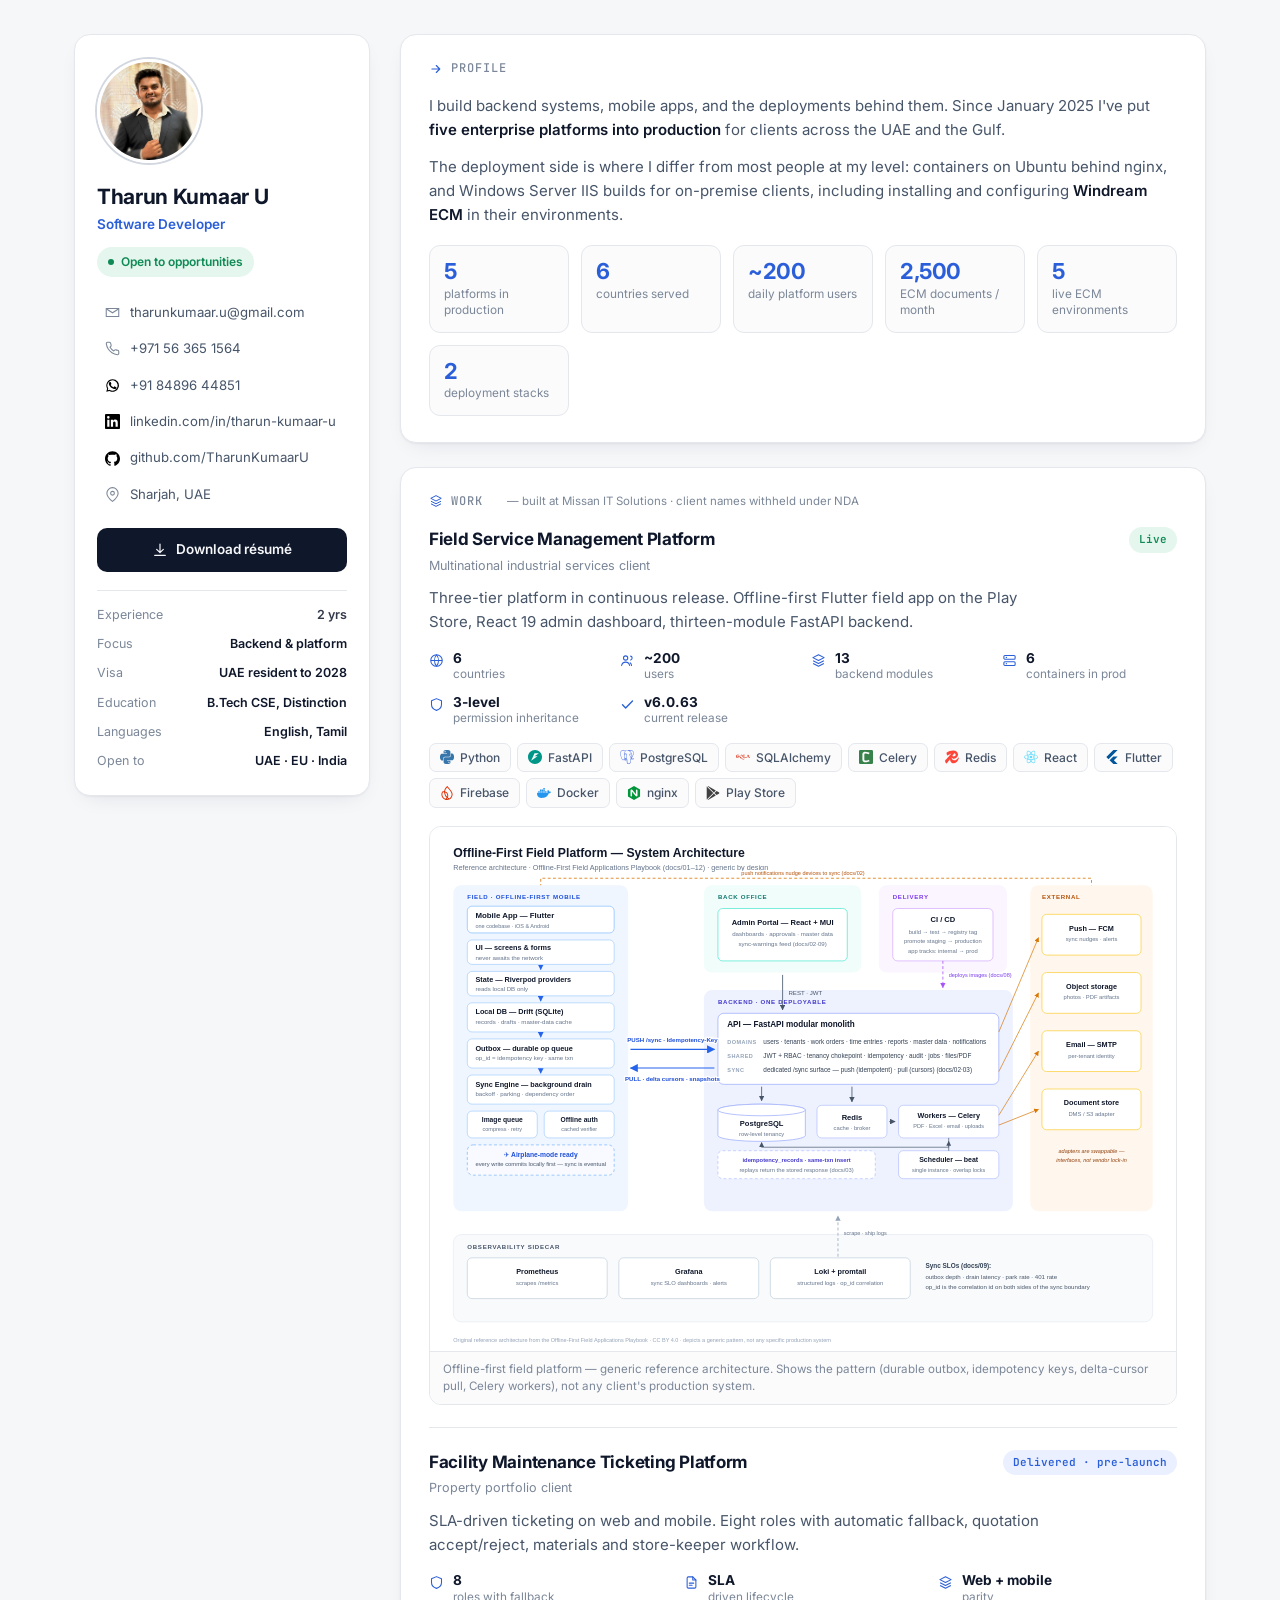
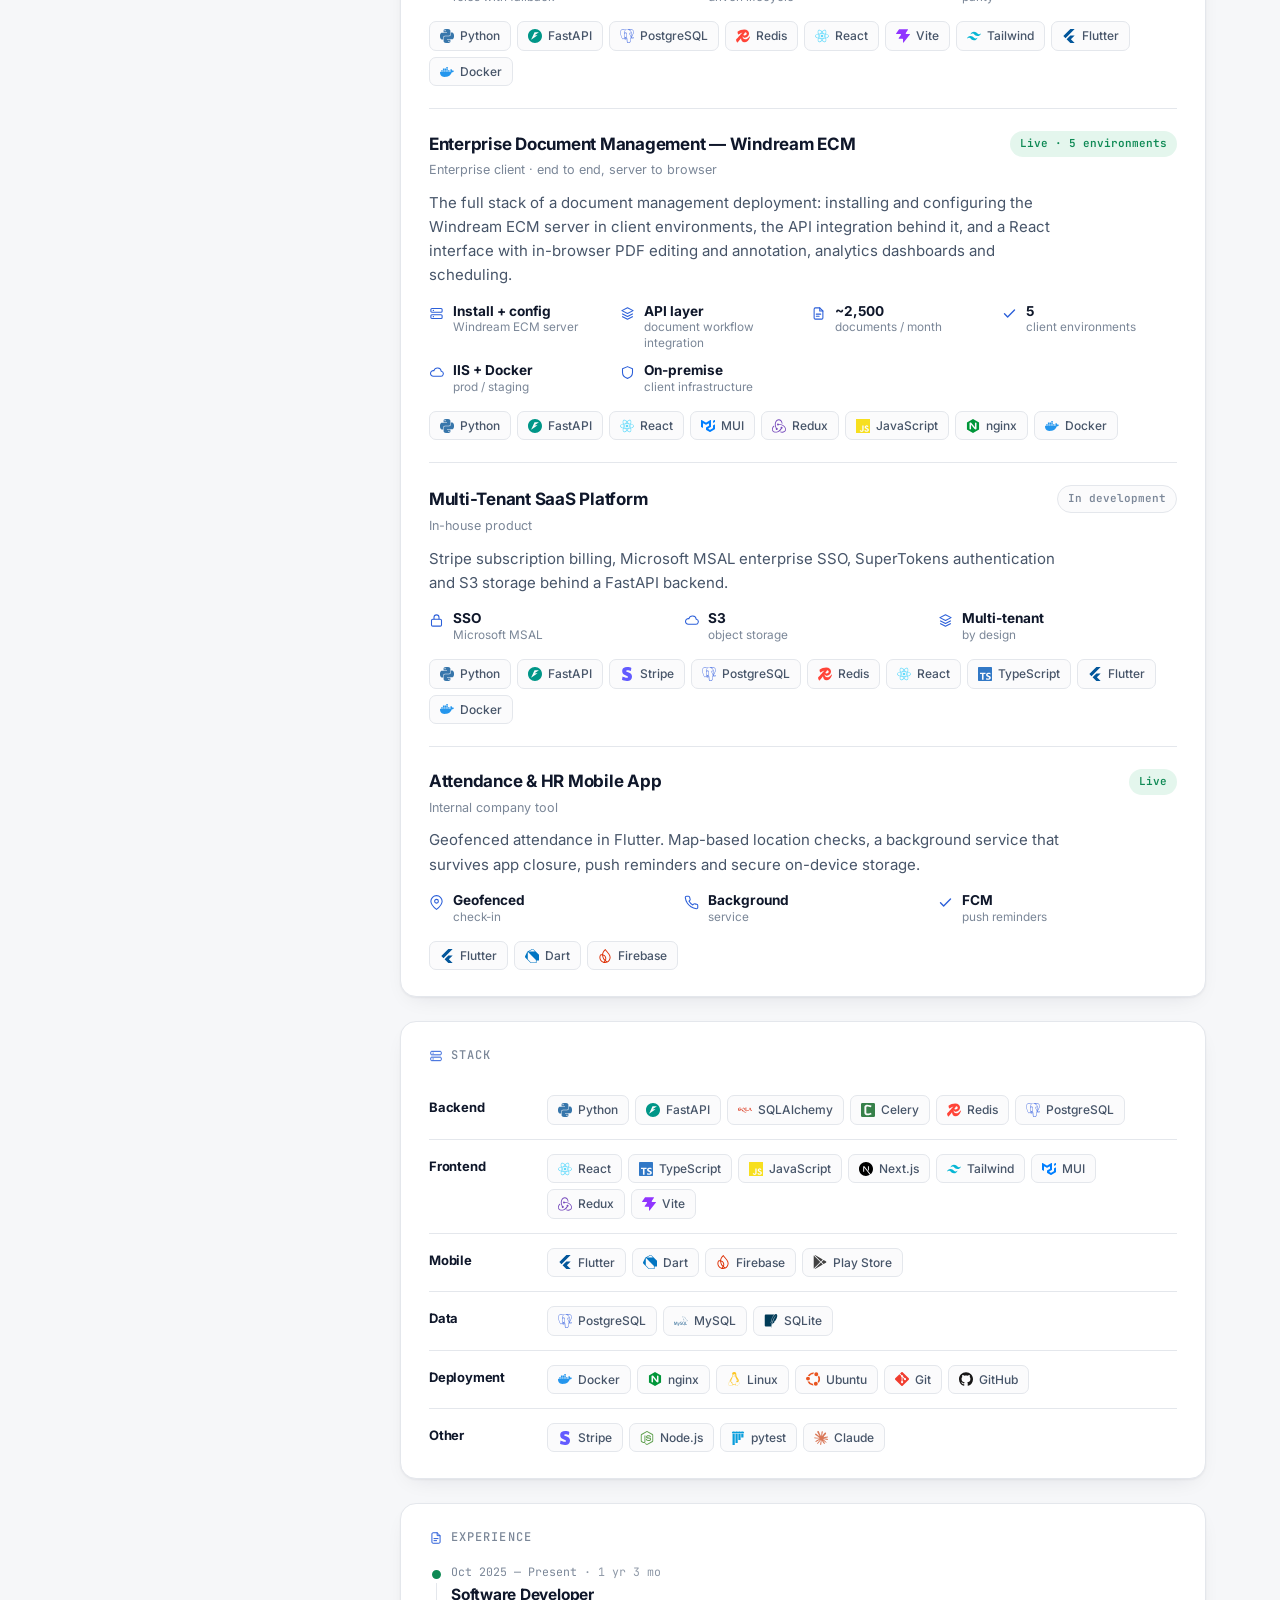
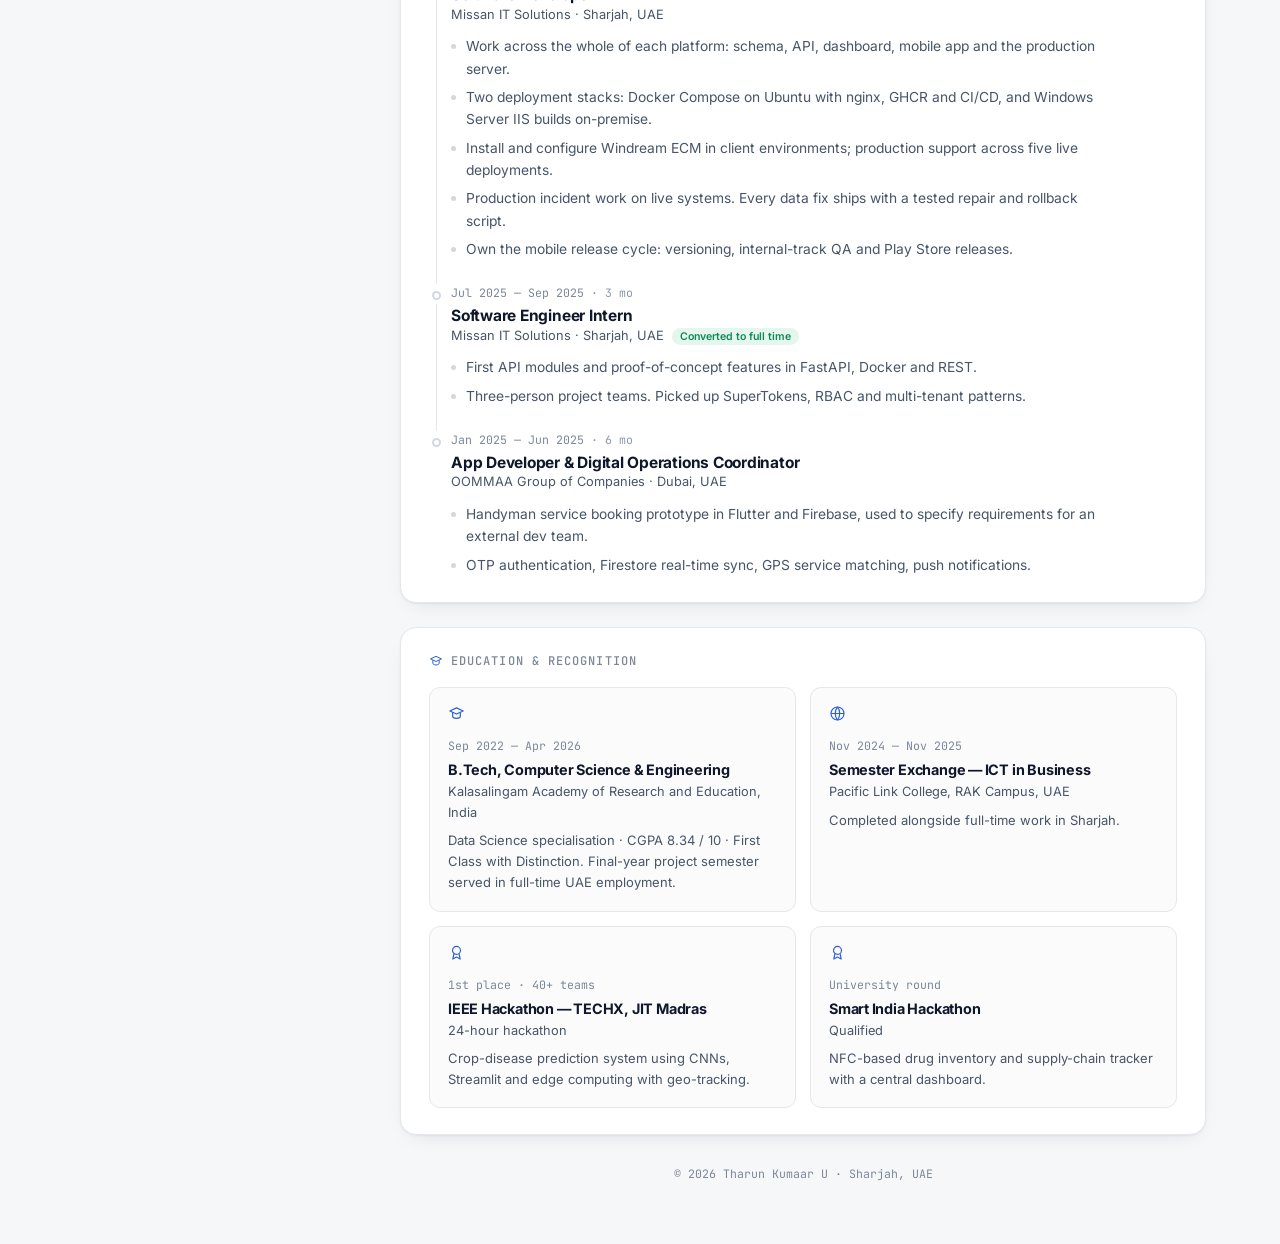
==== commit 5d9125d3: "Widen the Windream ECM entry to the full stack The entry covered only the React front end. It now re" ====
--- a/index.html
+++ b/index.html
@@ -232,13 +232,13 @@
       </article>
       <article class="proj">
         <div class="proj-head">
-          <h3>Document Management Front-End</h3>
+          <h3>Enterprise Document Management — Windream ECM</h3>
           <span class="badge b-live">Live · 5 environments</span>
         </div>
-        <p class="sector">Enterprise client · Windream ECM</p>
-        <p class="desc">React interface over Windream ECM with in-browser PDF editing and annotation, analytics dashboards and scheduling. Production on Windows IIS, staging on Docker.</p>
-        <div class="factgrid"><div class="fact"><svg class="fi" aria-hidden="true"><use href="#u-doc"/></svg><div><b>~2,500</b><span>documents / month</span></div></div><div class="fact"><svg class="fi" aria-hidden="true"><use href="#u-server"/></svg><div><b>5</b><span>client environments</span></div></div><div class="fact"><svg class="fi" aria-hidden="true"><use href="#u-cloud"/></svg><div><b>IIS + Docker</b><span>prod / staging</span></div></div></div>
-        <ul class="techrow"><li class="t"><svg class="ti" style="color:#61DAFB" aria-hidden="true"><use href="#i-react"/></svg>React</li><li class="t"><svg class="ti" style="color:#007FFF" aria-hidden="true"><use href="#i-mui"/></svg>MUI</li><li class="t"><svg class="ti" style="color:#764ABC" aria-hidden="true"><use href="#i-redux"/></svg>Redux</li><li class="t"><svg class="ti" style="color:#F7DF1E" aria-hidden="true"><use href="#i-javascript"/></svg>JavaScript</li><li class="t"><svg class="ti" style="color:#009639" aria-hidden="true"><use href="#i-nginx"/></svg>nginx</li><li class="t"><svg class="ti" style="color:#2496ED" aria-hidden="true"><use href="#i-docker"/></svg>Docker</li></ul>
+        <p class="sector">Enterprise client · end to end, server to browser</p>
+        <p class="desc">The full stack of a document management deployment: installing and configuring the Windream ECM server in client environments, the API integration behind it, and a React interface with in-browser PDF editing and annotation, analytics dashboards and scheduling.</p>
+        <div class="factgrid"><div class="fact"><svg class="fi" aria-hidden="true"><use href="#u-server"/></svg><div><b>Install + config</b><span>Windream ECM server</span></div></div><div class="fact"><svg class="fi" aria-hidden="true"><use href="#u-layers"/></svg><div><b>API layer</b><span>document workflow integration</span></div></div><div class="fact"><svg class="fi" aria-hidden="true"><use href="#u-doc"/></svg><div><b>~2,500</b><span>documents / month</span></div></div><div class="fact"><svg class="fi" aria-hidden="true"><use href="#u-check"/></svg><div><b>5</b><span>client environments</span></div></div><div class="fact"><svg class="fi" aria-hidden="true"><use href="#u-cloud"/></svg><div><b>IIS + Docker</b><span>prod / staging</span></div></div><div class="fact"><svg class="fi" aria-hidden="true"><use href="#u-shield"/></svg><div><b>On-premise</b><span>client infrastructure</span></div></div></div>
+        <ul class="techrow"><li class="t"><svg class="ti" style="color:#3776AB" aria-hidden="true"><use href="#i-python"/></svg>Python</li><li class="t"><svg class="ti" style="color:#009688" aria-hidden="true"><use href="#i-fastapi"/></svg>FastAPI</li><li class="t"><svg class="ti" style="color:#61DAFB" aria-hidden="true"><use href="#i-react"/></svg>React</li><li class="t"><svg class="ti" style="color:#007FFF" aria-hidden="true"><use href="#i-mui"/></svg>MUI</li><li class="t"><svg class="ti" style="color:#764ABC" aria-hidden="true"><use href="#i-redux"/></svg>Redux</li><li class="t"><svg class="ti" style="color:#F7DF1E" aria-hidden="true"><use href="#i-javascript"/></svg>JavaScript</li><li class="t"><svg class="ti" style="color:#009639" aria-hidden="true"><use href="#i-nginx"/></svg>nginx</li><li class="t"><svg class="ti" style="color:#2496ED" aria-hidden="true"><use href="#i-docker"/></svg>Docker</li></ul>
         
       </article>
       <article class="proj">
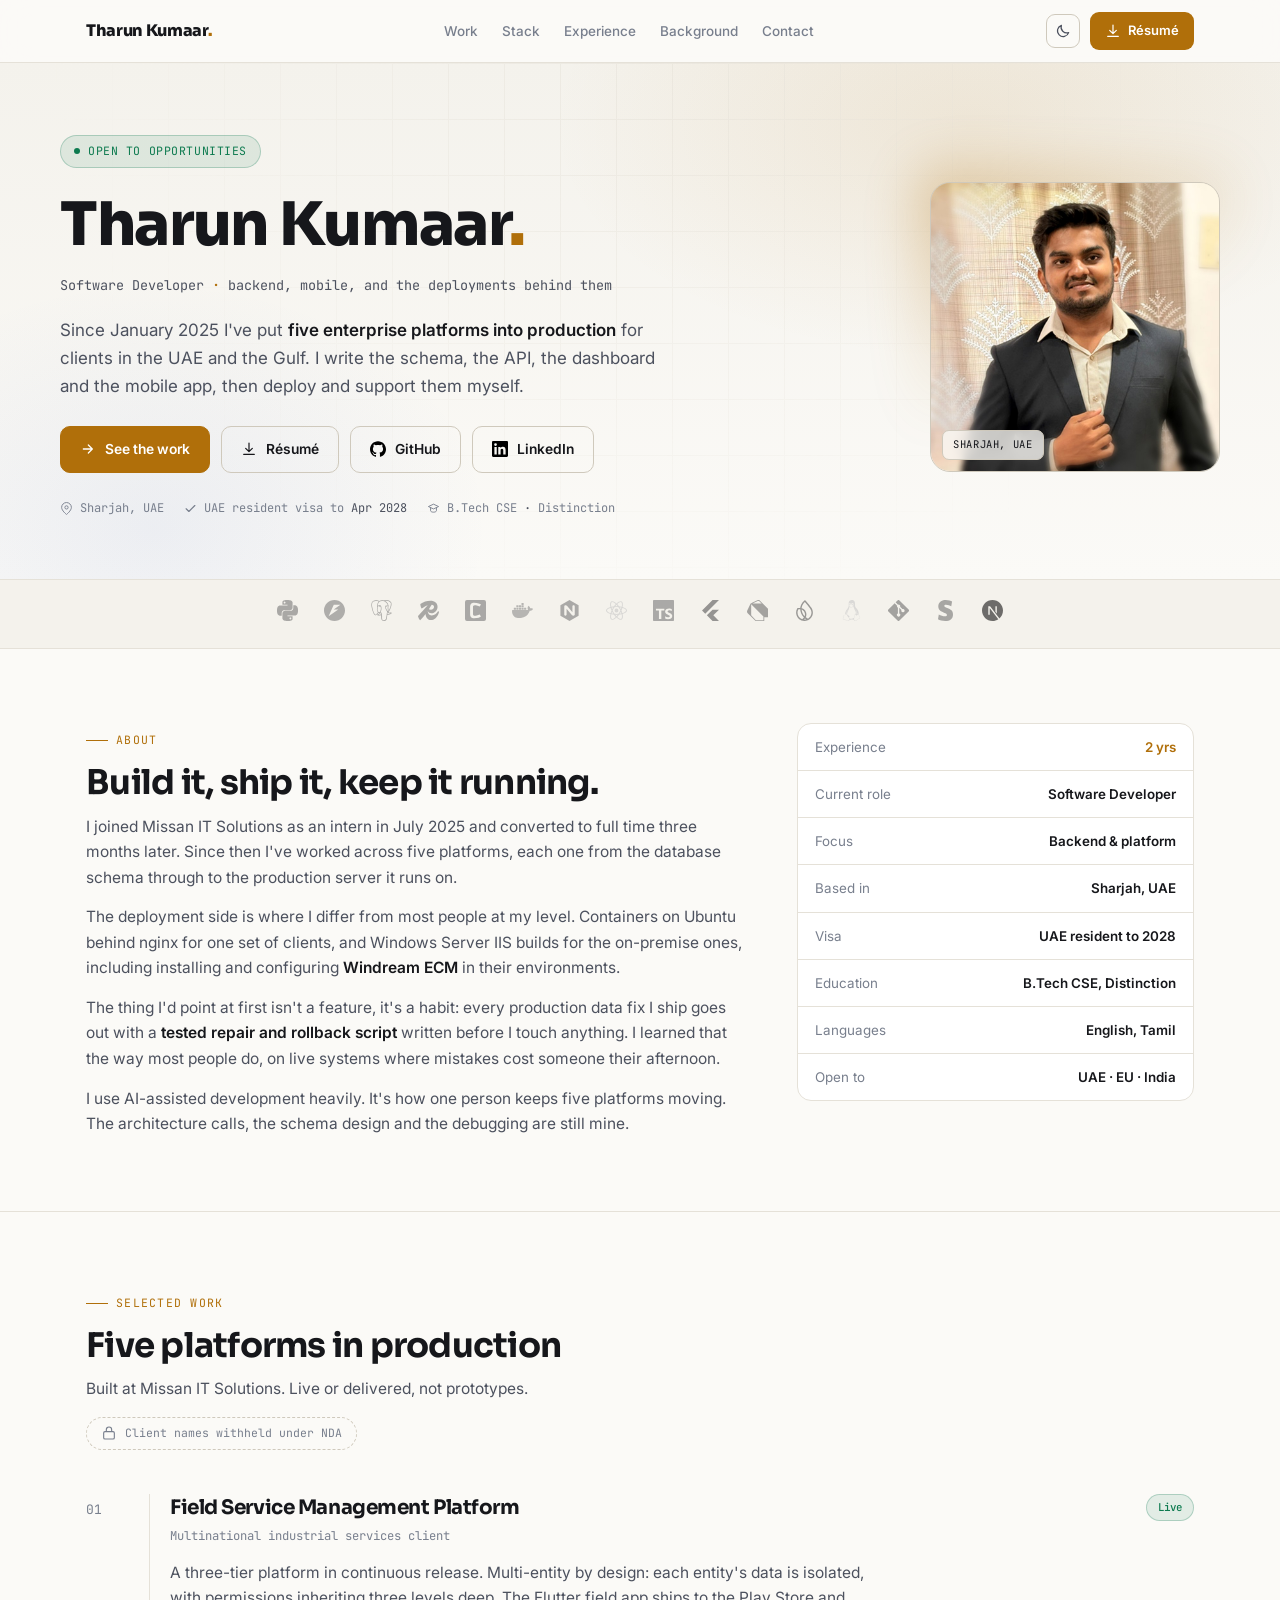
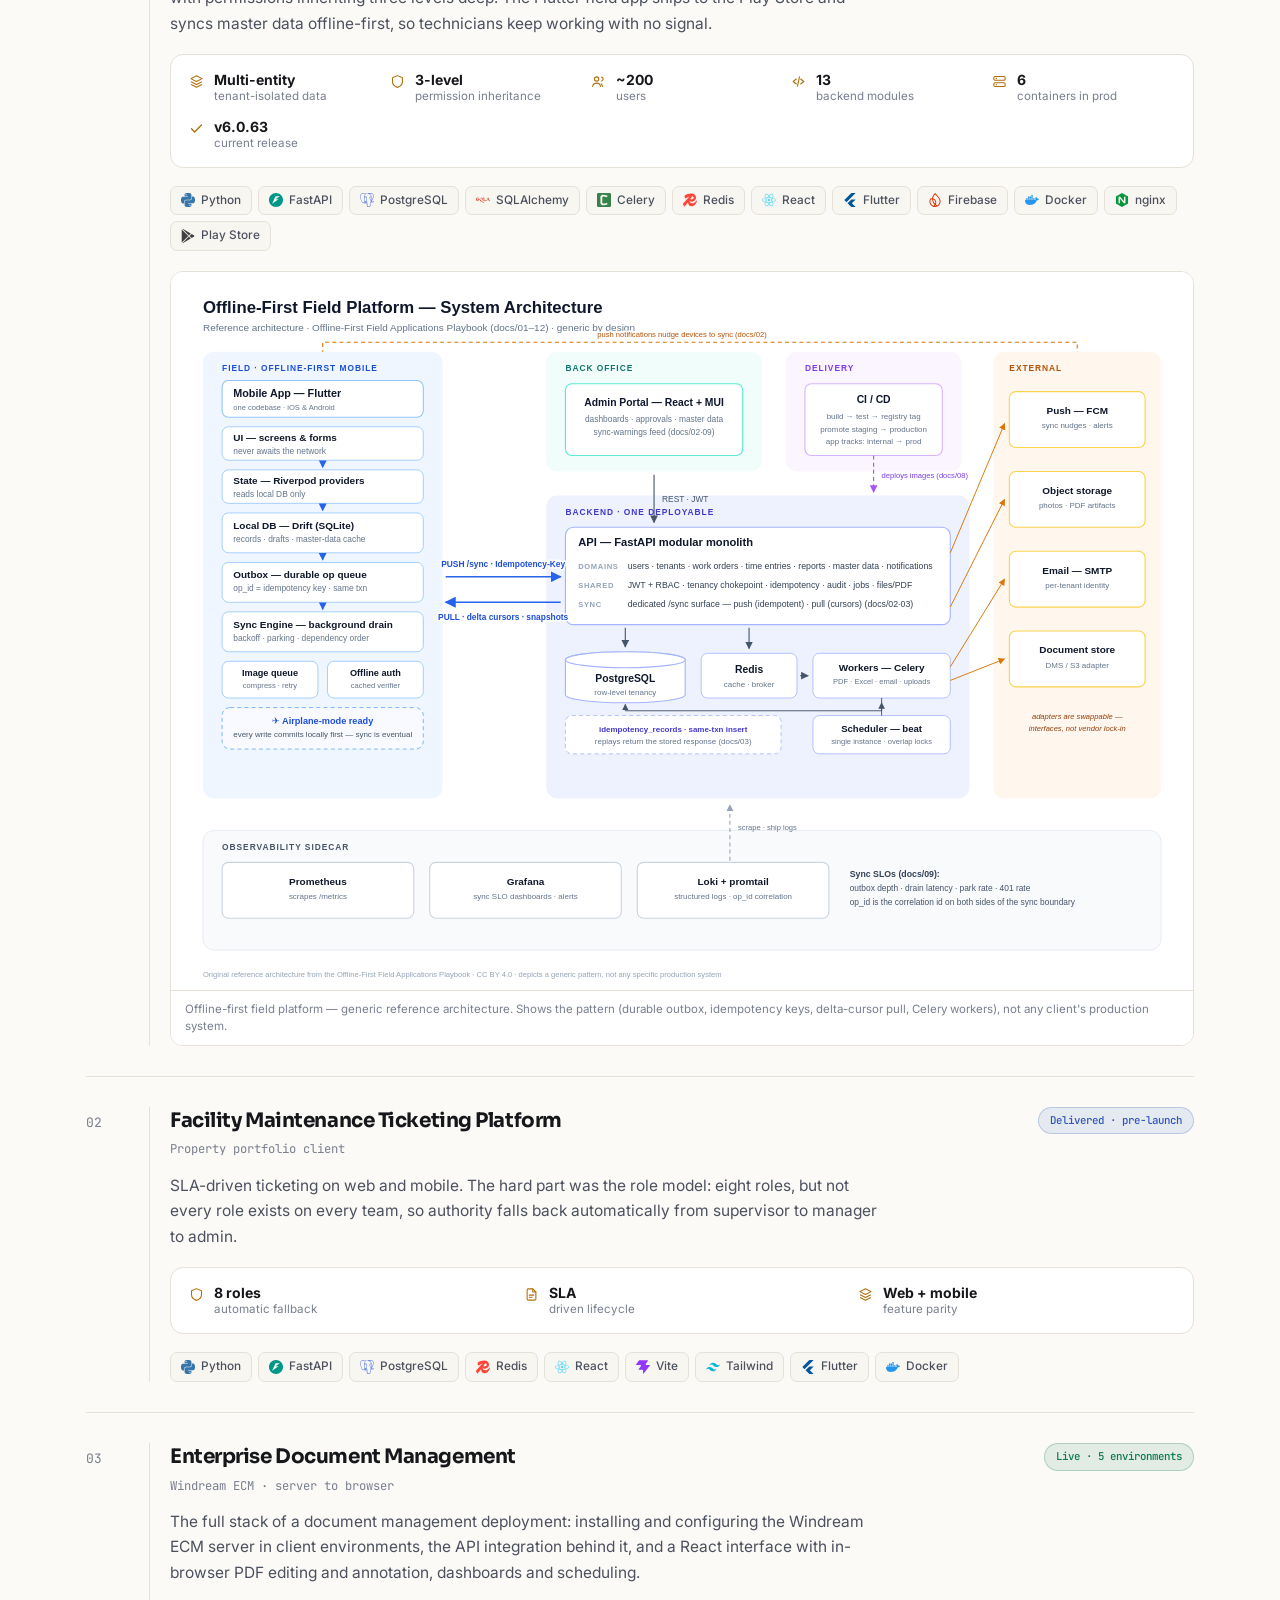
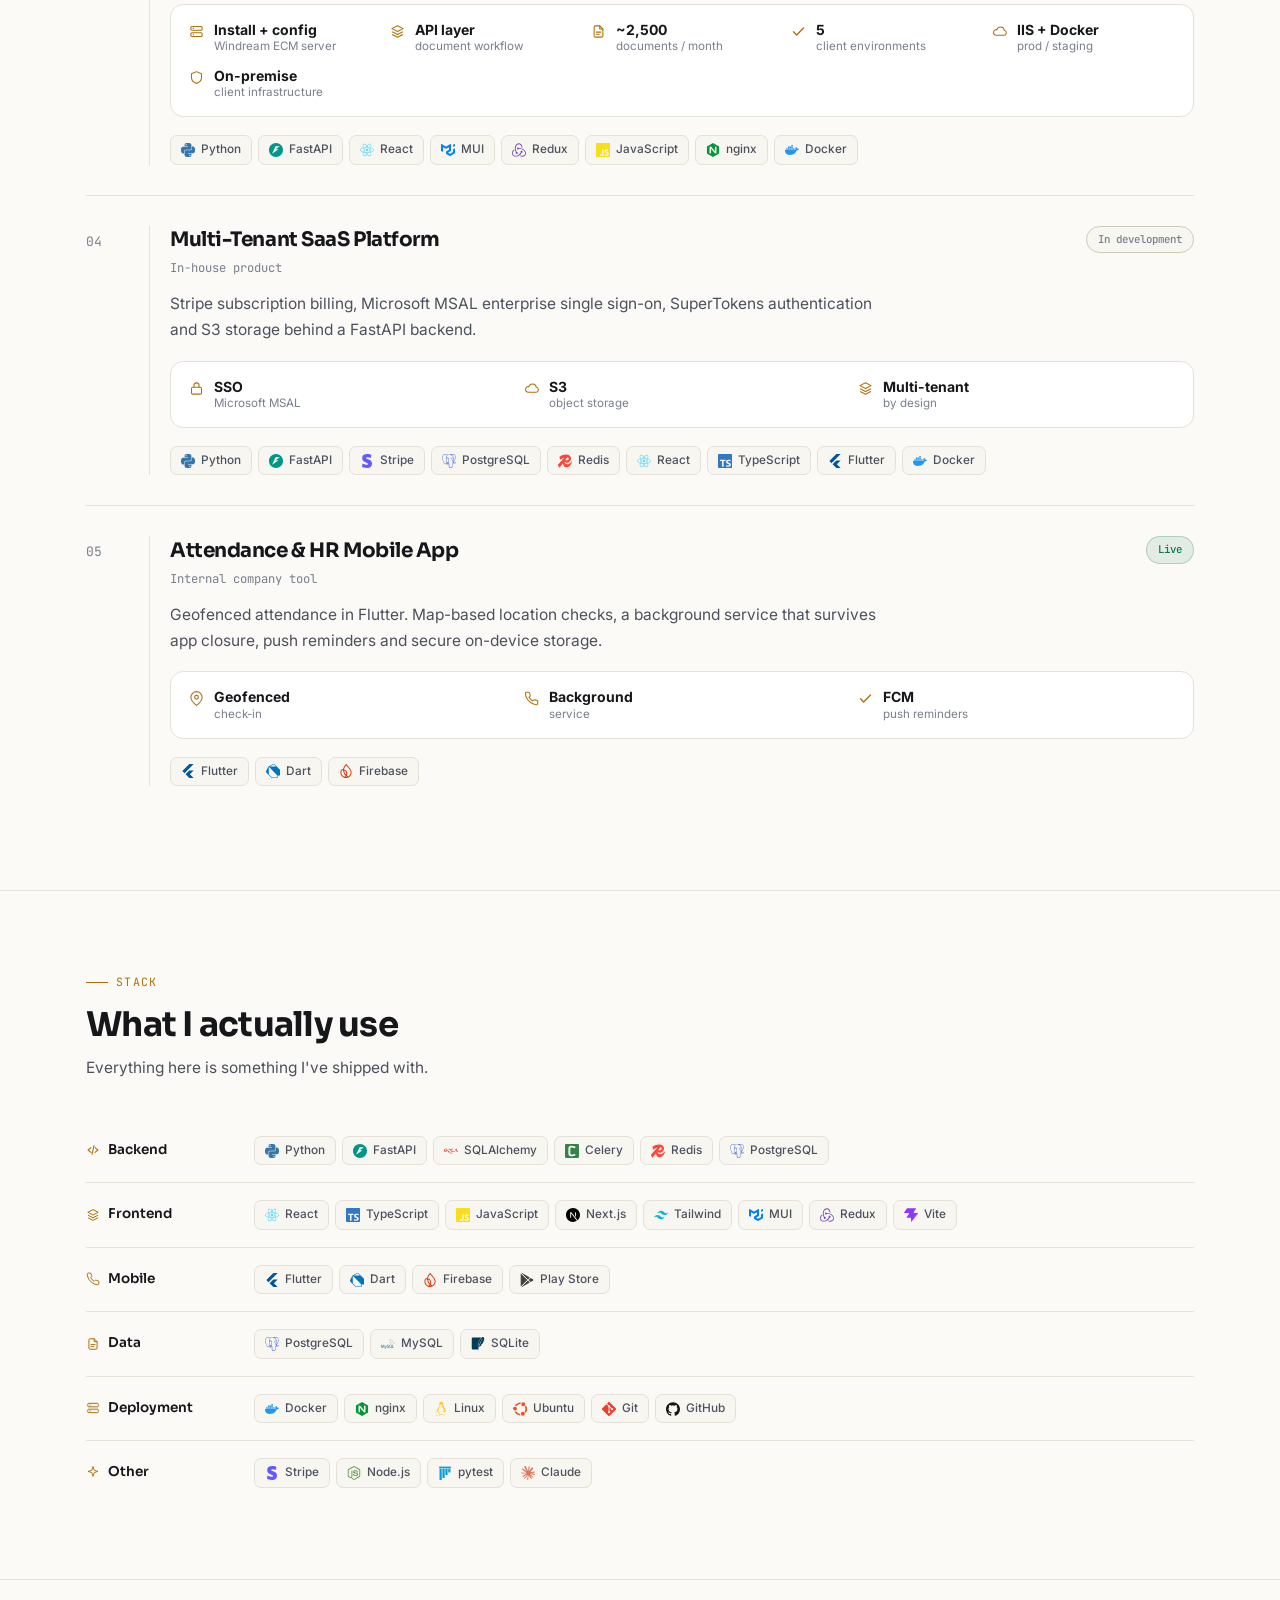
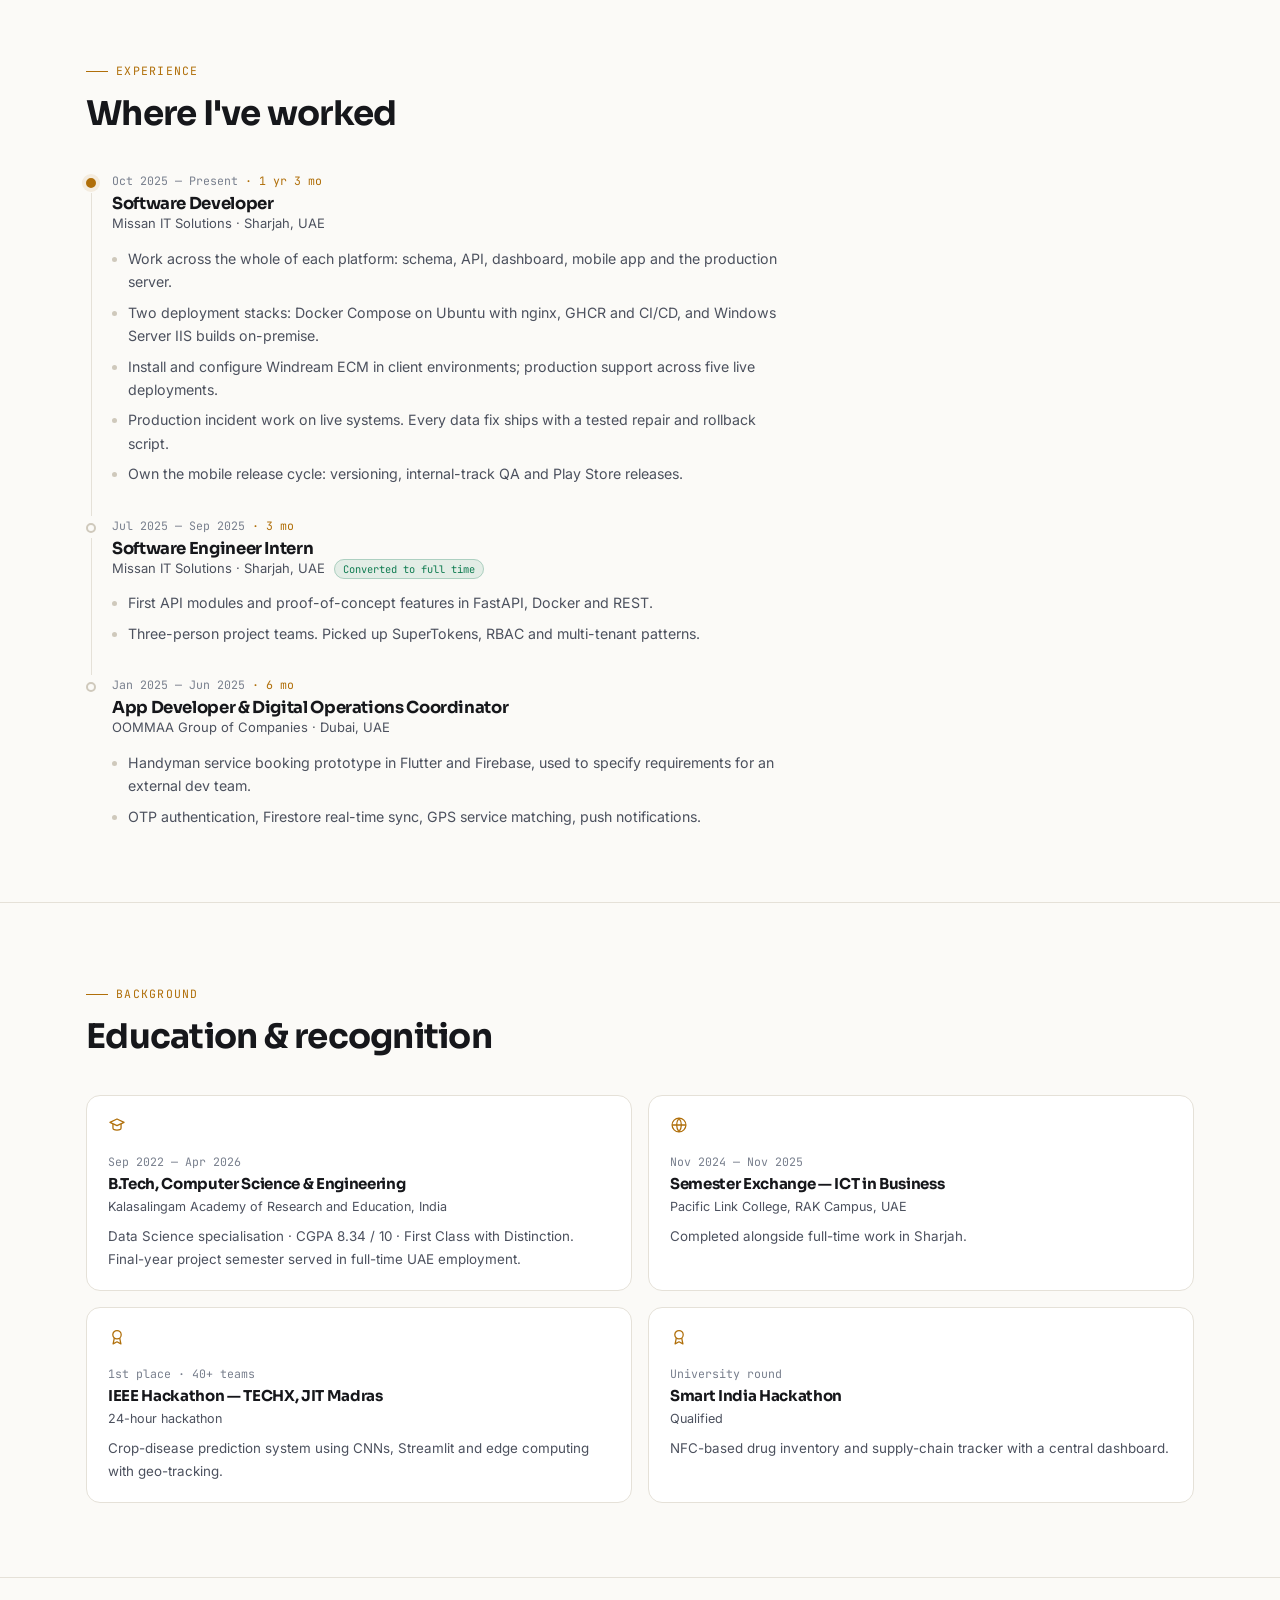
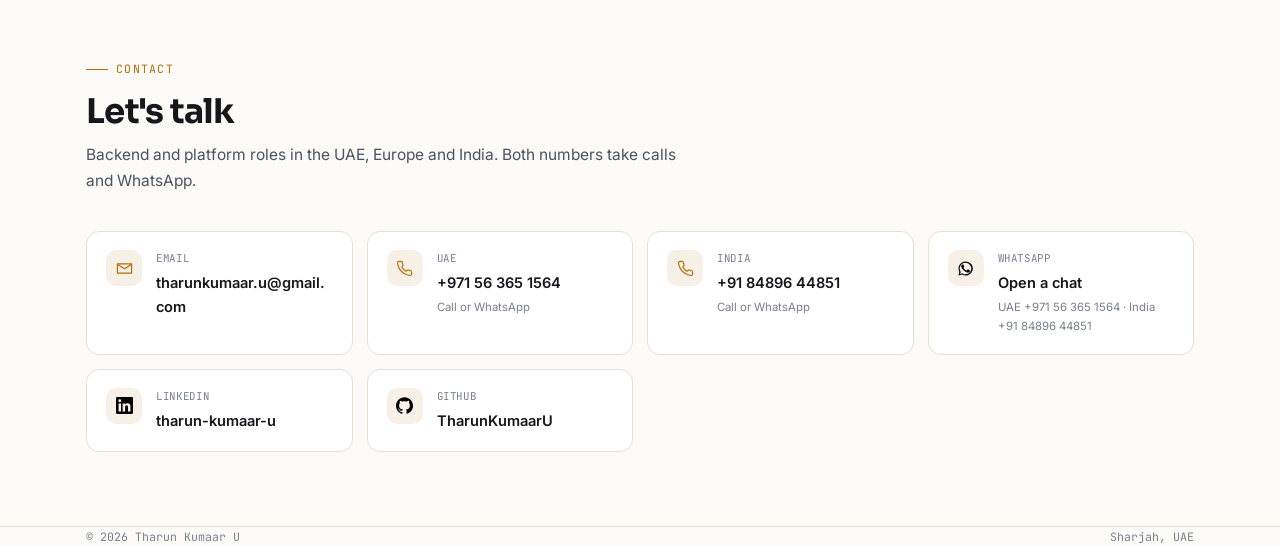
==== commit 2c6c44e2: "Redesign: light and dark themes, richer layout, corrected claims - New visual direction: hero with p" ====
--- a/index.html
+++ b/index.html
@@ -7,272 +7,420 @@
 <meta name="description" content="Software developer in Sharjah, UAE. Five enterprise platforms in production: FastAPI, PostgreSQL, React, Flutter, Docker, Windows IIS, Windream ECM.">
 <meta name="author" content="Tharun Kumaar U">
 <meta property="og:title" content="Tharun Kumaar U — Software Developer">
-<meta property="og:description" content="Five enterprise platforms in production. Backend, mobile, and the deployments behind them.">
+<meta property="og:description" content="Backend, mobile, and the deployments behind them.">
 <meta property="og:image" content="photo.jpg">
 <meta property="og:type" content="profile">
+<script>
+  // applied before first paint so the page never flashes the wrong theme
+  (function () {
+    try {
+      var t = localStorage.getItem('theme');
+      if (t === 'dark' || t === 'light') document.documentElement.setAttribute('data-theme', t);
+    } catch (e) {}
+  })();
+</script>
 <link rel="preconnect" href="https://fonts.googleapis.com">
 <link rel="preconnect" href="https://fonts.gstatic.com" crossorigin>
-<link href="https://fonts.googleapis.com/css2?family=Inter:wght@400;500;600;700;800&family=JetBrains+Mono:wght@400;500&display=swap" rel="stylesheet">
-<link rel="icon" href="data:image/svg+xml,<svg xmlns='http://www.w3.org/2000/svg' viewBox='0 0 100 100'><rect width='100' height='100' rx='22' fill='%230f172a'/><text x='50' y='70' font-size='52' font-family='Helvetica,Arial' font-weight='bold' fill='%2360a5fa' text-anchor='middle'>TK</text></svg>">
+<link href="https://fonts.googleapis.com/css2?family=Sora:wght@400;600;700;800&family=Inter:wght@400;500;600&family=JetBrains+Mono:wght@400;500&display=swap" rel="stylesheet">
+<link rel="icon" href="data:image/svg+xml,<svg xmlns='http://www.w3.org/2000/svg' viewBox='0 0 100 100'><rect width='100' height='100' rx='24' fill='%230c0d11'/><text x='50' y='70' font-size='50' font-family='Helvetica,Arial' font-weight='bold' fill='%23f0a52a' text-anchor='middle'>TK</text></svg>">
 <style>
 *,*::before,*::after{margin:0;padding:0;box-sizing:border-box}
+
+/* ---------- LIGHT (default) ---------- */
 :root{
-  --bg:#f6f7f9; --panel:#ffffff; --panel-2:#fbfbfc;
-  --ink:#0f172a; --ink-2:#475569; --ink-3:#7b8798;
-  --line:#e4e7ec; --line-2:#d3d8e0;
-  --accent:#2b5fd9; --accent-soft:#eaf0ff;
-  --ok:#0f8a55; --ok-soft:#e4f6ed;
-  --shadow:0 1px 2px rgba(15,23,42,.05),0 8px 24px -12px rgba(15,23,42,.14);
+  --bg:#fbfaf7; --bg-2:#f4f2ec; --surface:#ffffff; --surface-2:#f8f6f1;
+  --line:#e5e1d8; --line-2:#cfc9bc;
+  --ink:#16171b; --ink-2:#4c515e; --ink-3:#787f8d;
+  --accent:#b06f0a; --accent-2:#8f5a06; --accent-dim:rgba(176,111,10,.10); --accent-ink:#ffffff;
+  --ok:#0d7a4f; --ok-dim:rgba(13,122,79,.10); --ok-line:rgba(13,122,79,.25);
+  --blue:#2f57bd; --blue-dim:rgba(47,87,189,.10); --blue-line:rgba(47,87,189,.24);
+  --glow-1:rgba(176,111,10,.10); --glow-2:rgba(47,87,189,.07);
+  --strip-op:.55; --strip-gray:1;
+  --display:'Sora',-apple-system,BlinkMacSystemFont,sans-serif;
   --sans:'Inter',-apple-system,BlinkMacSystemFont,'Segoe UI',sans-serif;
   --mono:'JetBrains Mono',ui-monospace,'SF Mono',Menlo,monospace;
-  --r:12px;
+  --wrap:1160px;
+  color-scheme:light;
 }
+
+/* ---------- DARK ---------- */
 @media (prefers-color-scheme:dark){
-  :root{
-    --bg:#0b0f17; --panel:#131926; --panel-2:#161d2b;
-    --ink:#e8ecf3; --ink-2:#a7b2c3; --ink-3:#77839a;
-    --line:#222b3b; --line-2:#2e3849;
-    --accent:#6f9bff; --accent-soft:#16233d;
-    --ok:#4ade80; --ok-soft:#12281d;
-    --shadow:0 1px 2px rgba(0,0,0,.4),0 8px 24px -12px rgba(0,0,0,.6);
+  :root:not([data-theme="light"]){
+    --bg:#0c0d11; --bg-2:#101218; --surface:#14171e; --surface-2:#191d26;
+    --line:#232833; --line-2:#333a49;
+    --ink:#eceef4; --ink-2:#a4acbd; --ink-3:#6d7688;
+    --accent:#f0a52a; --accent-2:#ffc46b; --accent-dim:rgba(240,165,42,.13); --accent-ink:#14140c;
+    --ok:#3ddc97; --ok-dim:rgba(61,220,151,.13); --ok-line:rgba(61,220,151,.25);
+    --blue:#7aa2ff; --blue-dim:rgba(122,162,255,.13); --blue-line:rgba(122,162,255,.25);
+    --glow-1:rgba(240,165,42,.14); --glow-2:rgba(122,162,255,.10);
+    --strip-op:.42; --strip-gray:1;
+    color-scheme:dark;
   }
 }
-html{scroll-behavior:smooth;scroll-padding-top:20px;-webkit-text-size-adjust:100%}
-body{font-family:var(--sans);background:var(--bg);color:var(--ink);font-size:15px;line-height:1.62;-webkit-font-smoothing:antialiased}
+:root[data-theme="dark"]{
+  --bg:#0c0d11; --bg-2:#101218; --surface:#14171e; --surface-2:#191d26;
+  --line:#232833; --line-2:#333a49;
+  --ink:#eceef4; --ink-2:#a4acbd; --ink-3:#6d7688;
+  --accent:#f0a52a; --accent-2:#ffc46b; --accent-dim:rgba(240,165,42,.13); --accent-ink:#14140c;
+  --ok:#3ddc97; --ok-dim:rgba(61,220,151,.13); --ok-line:rgba(61,220,151,.25);
+  --blue:#7aa2ff; --blue-dim:rgba(122,162,255,.13); --blue-line:rgba(122,162,255,.25);
+  --glow-1:rgba(240,165,42,.14); --glow-2:rgba(122,162,255,.10);
+  --strip-op:.42; --strip-gray:1;
+  color-scheme:dark;
+}
+
+html{scroll-behavior:smooth;scroll-padding-top:78px;-webkit-text-size-adjust:100%}
+body{font-family:var(--sans);background:var(--bg);color:var(--ink);font-size:15.5px;line-height:1.65;-webkit-font-smoothing:antialiased;overflow-x:hidden}
 a{color:inherit;text-decoration:none}
-h1,h2,h3{line-height:1.25;letter-spacing:-.015em}
-svg{flex:none}
+h1,h2,h3{font-family:var(--display);line-height:1.16;letter-spacing:-.022em}
+img{max-width:100%;display:block}
+::selection{background:var(--accent);color:var(--accent-ink)}
+.wrap{width:100%;max-width:var(--wrap);margin:0 auto;padding:0 26px}
 .gi{width:16px;height:16px}
-.fi{width:15px;height:15px;color:var(--accent);margin-top:3px}
-.ti{width:14px;height:14px;fill:currentColor}
-
-.shell{max-width:1180px;margin:0 auto;padding:34px 24px 60px;display:grid;grid-template-columns:296px 1fr;gap:30px;align-items:start}
-
-/* ---------- sidebar ---------- */
-aside{position:sticky;top:24px;background:var(--panel);border:1px solid var(--line);border-radius:16px;padding:24px 22px;box-shadow:var(--shadow)}
-.avatar{width:104px;height:104px;border-radius:50%;object-fit:cover;border:3px solid var(--panel);box-shadow:0 0 0 2px var(--line-2);margin-bottom:14px}
-aside h1{font-size:21px;font-weight:700;margin-bottom:3px}
-.title{font-size:13.5px;color:var(--accent);font-weight:600;margin-bottom:12px}
-.avail{display:inline-flex;align-items:center;gap:7px;font-size:12px;font-weight:600;color:var(--ok);background:var(--ok-soft);padding:5px 11px;border-radius:999px;margin-bottom:18px}
+.si{width:14px;height:14px;color:var(--accent)}
+.fi{width:15px;height:15px;color:var(--accent);margin-top:3px;flex:none}
+.ti{width:14px;height:14px;fill:currentColor;flex:none}
+
+/* nav */
+nav{position:sticky;top:0;z-index:60;background:color-mix(in srgb,var(--bg) 84%,transparent);backdrop-filter:blur(16px);-webkit-backdrop-filter:blur(16px);border-bottom:1px solid var(--line)}
+.nav-in{display:flex;align-items:center;justify-content:space-between;height:62px;gap:16px}
+.brand{font-family:var(--display);font-weight:800;font-size:16px;letter-spacing:-.02em;white-space:nowrap}
+.brand em{color:var(--accent);font-style:normal}
+.nav-links{display:flex;gap:24px}
+.nav-links a{font-size:13.5px;color:var(--ink-3);font-weight:500;transition:color .18s}
+.nav-links a:hover{color:var(--ink)}
+.nav-right{display:flex;align-items:center;gap:10px}
+.tbtn{width:34px;height:34px;border-radius:9px;border:1px solid var(--line-2);background:transparent;color:var(--ink-2);display:grid;place-items:center;cursor:pointer;transition:all .18s}
+.tbtn:hover{color:var(--accent);border-color:var(--accent)}
+.tbtn svg{width:16px;height:16px}
+.tbtn .ic-sun{display:none}
+:root[data-theme="dark"] .tbtn .ic-sun{display:block}
+:root[data-theme="dark"] .tbtn .ic-moon{display:none}
+@media (prefers-color-scheme:dark){
+  :root:not([data-theme="light"]) .tbtn .ic-sun{display:block}
+  :root:not([data-theme="light"]) .tbtn .ic-moon{display:none}
+}
+.nav-cta{font-size:13px;font-weight:600;padding:8px 15px;border-radius:9px;background:var(--accent);color:var(--accent-ink);display:inline-flex;align-items:center;gap:7px;transition:filter .18s}
+.nav-cta:hover{filter:brightness(1.1)}
+
+/* hero */
+.hero{position:relative;overflow:hidden;border-bottom:1px solid var(--line)}
+.hero::before{content:'';position:absolute;inset:0;background:radial-gradient(680px 380px at 76% 12%,var(--glow-1),transparent 62%),radial-gradient(520px 380px at 12% 90%,var(--glow-2),transparent 65%),linear-gradient(180deg,var(--bg-2),var(--bg))}
+.hero::after{content:'';position:absolute;inset:0;opacity:.55;background-image:linear-gradient(var(--line) 1px,transparent 1px),linear-gradient(90deg,var(--line) 1px,transparent 1px);background-size:56px 56px;-webkit-mask-image:radial-gradient(circle at 50% 0%,#000,transparent 72%);mask-image:radial-gradient(circle at 50% 0%,#000,transparent 72%)}
+.hero-in{position:relative;z-index:1;display:grid;grid-template-columns:1fr 290px;gap:54px;align-items:center;padding:72px 0 60px}
+.avail{display:inline-flex;align-items:center;gap:8px;font-family:var(--mono);font-size:11.5px;letter-spacing:.05em;text-transform:uppercase;color:var(--ok);background:var(--ok-dim);border:1px solid var(--ok-line);padding:6px 13px;border-radius:999px;margin-bottom:22px}
 .avail i{width:6px;height:6px;border-radius:50%;background:var(--ok);display:block}
-.side-list{list-style:none;display:flex;flex-direction:column;gap:1px;margin-bottom:16px}
-.side-list a,.side-list span.row{display:flex;gap:10px;align-items:center;padding:7px 8px;border-radius:8px;font-size:13.2px;color:var(--ink-2);transition:background .15s,color .15s;word-break:break-word}
-.side-list a:hover{background:var(--accent-soft);color:var(--accent)}
-.side-list svg{width:15px;height:15px;color:var(--ink-3)}
-.side-list a:hover svg{color:var(--accent)}
-.dl{display:flex;align-items:center;justify-content:center;gap:8px;width:100%;background:var(--ink);color:var(--bg);font-weight:600;font-size:13.5px;padding:11px;border-radius:10px;margin-bottom:18px;transition:background .18s}
-.dl:hover{background:var(--accent);color:#fff}
-.kv{border-top:1px solid var(--line);padding-top:14px;display:flex;flex-direction:column;gap:9px}
-.kv div{display:flex;justify-content:space-between;gap:10px;font-size:12.5px}
+h1{font-size:clamp(38px,5.6vw,60px);font-weight:800;margin-bottom:14px}
+h1 em{font-style:normal;color:var(--accent)}
+.role{font-family:var(--mono);font-size:13.5px;color:var(--ink-2);margin-bottom:20px}
+.role b{color:var(--accent);font-weight:500}
+.lede{font-size:17px;color:var(--ink-2);max-width:56ch;margin-bottom:26px}
+.lede strong{color:var(--ink);font-weight:600}
+.cta{display:flex;flex-wrap:wrap;gap:11px;margin-bottom:26px}
+.btn{display:inline-flex;align-items:center;gap:9px;font-size:13.8px;font-weight:600;padding:11px 19px;border-radius:10px;border:1px solid var(--line-2);color:var(--ink);transition:all .18s}
+.btn:hover{border-color:var(--accent);color:var(--accent)}
+.btn-p{background:var(--accent);border-color:var(--accent);color:var(--accent-ink)}
+.btn-p:hover{filter:brightness(1.1);color:var(--accent-ink)}
+.hero-meta{display:flex;flex-wrap:wrap;gap:8px 20px;font-family:var(--mono);font-size:12px;color:var(--ink-3)}
+.hero-meta span{display:inline-flex;align-items:center;gap:7px}
+.hero-meta svg{width:13px;height:13px}
+.hero-meta b{color:var(--ink-2);font-weight:400}
+.shot{position:relative}
+.shot::before{content:'';position:absolute;inset:-14px;border-radius:26px;background:linear-gradient(150deg,var(--accent),transparent 55%);filter:blur(26px);opacity:.35}
+.shot img{position:relative;width:100%;aspect-ratio:1;object-fit:cover;border-radius:20px;border:1px solid var(--line-2)}
+.shot figcaption{position:absolute;left:12px;bottom:12px;z-index:2;font-family:var(--mono);font-size:10.5px;letter-spacing:.06em;text-transform:uppercase;color:var(--ink);background:color-mix(in srgb,var(--bg) 78%,transparent);backdrop-filter:blur(8px);border:1px solid var(--line-2);padding:5px 10px;border-radius:7px}
+
+/* logo strip */
+.strip{border-bottom:1px solid var(--line);background:var(--bg-2)}
+.strip ul{list-style:none;display:flex;flex-wrap:wrap;gap:26px;align-items:center;justify-content:center;padding:20px 0}
+.strip svg{width:21px;height:21px;fill:currentColor;opacity:var(--strip-op);filter:grayscale(var(--strip-gray));transition:opacity .2s,filter .2s}
+.strip li:hover svg{opacity:1;filter:none}
+
+/* sections */
+section{padding:74px 0;border-bottom:1px solid var(--line)}
+.sec-head{margin-bottom:38px}
+.kicker{display:inline-flex;align-items:center;gap:8px;font-family:var(--mono);font-size:11.5px;letter-spacing:.11em;text-transform:uppercase;color:var(--accent);margin-bottom:13px}
+.kicker::before{content:'';width:22px;height:1px;background:var(--accent)}
+h2{font-size:clamp(25px,3.3vw,34px);font-weight:700;margin-bottom:11px}
+.sec-sub{color:var(--ink-2);max-width:62ch}
+
+.about{display:grid;grid-template-columns:1.5fr .9fr;gap:50px;align-items:start}
+.about p{color:var(--ink-2);margin-bottom:14px}
+.about p:last-child{margin-bottom:0}
+.about strong{color:var(--ink);font-weight:600}
+.kv{border:1px solid var(--line);border-radius:14px;background:var(--surface);overflow:hidden}
+.kv div{display:flex;justify-content:space-between;gap:14px;padding:12px 17px;border-bottom:1px solid var(--line);font-size:13.4px}
+.kv div:last-child{border-bottom:0}
 .kv dt{color:var(--ink-3)}
 .kv dd{font-weight:600;text-align:right}
-
-/* ---------- main ---------- */
-main{display:flex;flex-direction:column;gap:24px;min-width:0}
-.card{background:var(--panel);border:1px solid var(--line);border-radius:16px;padding:26px 28px;box-shadow:var(--shadow)}
-.card > h2{font-size:12px;font-family:var(--mono);font-weight:500;letter-spacing:.09em;text-transform:uppercase;color:var(--ink-3);margin-bottom:18px;display:flex;align-items:center;gap:8px}
-.card > h2 svg{width:14px;height:14px;color:var(--accent)}
-.intro p{color:var(--ink-2);margin-bottom:12px}
-.intro p:last-child{margin-bottom:0}
-.intro strong{color:var(--ink);font-weight:600}
-
-/* metric tiles */
-.tiles{display:grid;grid-template-columns:repeat(auto-fit,minmax(132px,1fr));gap:12px;margin-top:18px}
-.tile{background:var(--panel-2);border:1px solid var(--line);border-radius:11px;padding:13px 14px}
-.tile b{display:block;font-size:22px;font-weight:700;letter-spacing:-.02em;color:var(--accent);line-height:1.15}
-.tile span{font-size:11.8px;color:var(--ink-3);line-height:1.35;display:block;margin-top:2px}
-
-/* projects */
-.proj{border-top:1px solid var(--line);padding-top:22px;margin-top:22px}
-.proj:first-of-type{border-top:0;padding-top:0;margin-top:0}
-.proj-head{display:flex;flex-wrap:wrap;gap:10px;align-items:center;justify-content:space-between}
-.proj h3{font-size:17px;font-weight:700}
-.badge{font-size:11px;font-weight:600;font-family:var(--mono);padding:4px 10px;border-radius:999px;white-space:nowrap}
-.b-live{color:var(--ok);background:var(--ok-soft)}
-.b-soon{color:var(--accent);background:var(--accent-soft)}
-.b-dev{color:var(--ink-3);background:var(--panel-2);border:1px solid var(--line)}
-.sector{font-size:12.6px;color:var(--ink-3);margin:3px 0 10px}
-.desc{color:var(--ink-2);margin-bottom:15px;max-width:70ch}
-.factgrid{display:grid;grid-template-columns:repeat(auto-fit,minmax(158px,1fr));gap:11px 16px;margin-bottom:16px}
-.fact{display:flex;gap:9px;align-items:flex-start}
-.fact b{display:block;font-size:13.6px;font-weight:700;line-height:1.3}
-.fact span{display:block;font-size:11.8px;color:var(--ink-3);line-height:1.3}
-.arch{margin-top:18px;border:1px solid var(--line);border-radius:12px;overflow:hidden;background:#fff}
-.arch img{display:block;width:100%;height:auto}
-.arch a{display:block}
-.arch figcaption{font-size:11.6px;color:var(--ink-3);padding:9px 13px;border-top:1px solid var(--line);background:var(--panel-2);line-height:1.45}
+.kv dd.hl{color:var(--accent)}
+
+.nda{display:inline-flex;align-items:center;gap:8px;font-family:var(--mono);font-size:11.5px;color:var(--ink-3);border:1px dashed var(--line-2);border-radius:999px;padding:6px 14px;margin-top:15px}
+.proj{display:grid;grid-template-columns:64px 1fr;gap:20px;padding:30px 0;border-top:1px solid var(--line)}
+.proj:first-of-type{border-top:0;padding-top:6px}
+.proj-idx{font-family:var(--mono);font-size:13px;color:var(--ink-3);padding-top:5px;border-right:1px solid var(--line)}
+.proj-head{display:flex;flex-wrap:wrap;gap:11px;align-items:center;justify-content:space-between}
+.proj h3{font-size:20px;font-weight:700}
+.badge{font-family:var(--mono);font-size:10.8px;font-weight:500;padding:4px 11px;border-radius:999px;white-space:nowrap}
+.b-live{color:var(--ok);background:var(--ok-dim);border:1px solid var(--ok-line)}
+.b-soon{color:var(--blue);background:var(--blue-dim);border:1px solid var(--blue-line)}
+.b-dev{color:var(--ink-3);background:var(--surface-2);border:1px solid var(--line-2)}
+.sector{font-family:var(--mono);font-size:12.2px;color:var(--ink-3);margin:5px 0 13px}
+.desc{color:var(--ink-2);margin-bottom:18px;max-width:72ch}
+.factgrid{display:grid;grid-template-columns:repeat(auto-fit,minmax(168px,1fr));gap:13px 18px;margin-bottom:18px;padding:16px 18px;background:var(--surface);border:1px solid var(--line);border-radius:13px}
+.fact{display:flex;gap:10px;align-items:flex-start}
+.fact b{display:block;font-size:14px;font-weight:700;line-height:1.3}
+.fact span{display:block;font-size:11.6px;color:var(--ink-3);line-height:1.3}
 .techrow{list-style:none;display:flex;flex-wrap:wrap;gap:6px}
-.t{display:inline-flex;align-items:center;gap:6px;font-size:12px;font-weight:500;color:var(--ink-2);background:var(--panel-2);border:1px solid var(--line);padding:4px 10px;border-radius:7px}
-
-/* stack */
-.sgroup{padding:14px 0;border-bottom:1px solid var(--line);display:grid;grid-template-columns:104px 1fr;gap:14px;align-items:start}
-.sgroup:last-child{border-bottom:0;padding-bottom:0}
-.sgroup:first-child{padding-top:0}
-.sgroup h3{font-size:13px;font-weight:700;padding-top:4px}
-
-/* jobs */
-.job{position:relative;padding-left:22px;padding-bottom:24px}
+.t{display:inline-flex;align-items:center;gap:6px;font-size:11.8px;font-weight:500;color:var(--ink-2);background:var(--surface-2);border:1px solid var(--line);padding:4px 10px;border-radius:7px}
+.arch{margin-top:20px;border:1px solid var(--line);border-radius:13px;overflow:hidden;background:#fff}
+.arch img{width:100%;height:auto}
+.arch figcaption{font-size:11.5px;color:var(--ink-3);padding:10px 14px;border-top:1px solid var(--line);background:var(--surface);line-height:1.45}
+
+.sgroup{display:grid;grid-template-columns:150px 1fr;gap:18px;align-items:start;padding:17px 0;border-bottom:1px solid var(--line)}
+.sgroup:last-child{border-bottom:0}
+.sname{display:flex;align-items:center;gap:8px;font-family:var(--display);font-size:13.5px;font-weight:600;padding-top:3px}
+
+.job{position:relative;padding-left:26px;padding-bottom:30px}
 .job:last-child{padding-bottom:0}
-.job::before{content:'';position:absolute;left:3px;top:7px;width:9px;height:9px;border-radius:50%;background:var(--panel);border:2px solid var(--line-2)}
-.job.now::before{border-color:var(--ok);background:var(--ok)}
-.job::after{content:'';position:absolute;left:7px;top:20px;bottom:0;width:1px;background:var(--line)}
+.job::before{content:'';position:absolute;left:0;top:7px;width:10px;height:10px;border-radius:50%;background:var(--bg);border:2px solid var(--line-2)}
+.job.now::before{border-color:var(--accent);background:var(--accent);box-shadow:0 0 0 4px var(--accent-dim)}
+.job::after{content:'';position:absolute;left:4.5px;top:22px;bottom:0;width:1px;background:var(--line)}
 .job:last-child::after{display:none}
-.dur{opacity:.85;white-space:nowrap}
-.job-when{font-family:var(--mono);font-size:11.6px;color:var(--ink-3);margin-bottom:3px}
-.job h3{font-size:15.5px;font-weight:700}
-.job-org{font-size:12.8px;color:var(--ink-2);margin-bottom:10px}
-.tag{font-size:10.6px;font-weight:600;color:var(--ok);background:var(--ok-soft);padding:2px 8px;border-radius:999px;margin-left:4px;white-space:nowrap}
-.job ul{list-style:none;display:flex;flex-direction:column;gap:6px}
-.job li{position:relative;padding-left:15px;font-size:13.8px;color:var(--ink-2);max-width:74ch}
-.job li::before{content:'';position:absolute;left:0;top:9px;width:5px;height:5px;border-radius:50%;background:var(--line-2)}
-
-/* two-up blocks */
-.duo{display:grid;grid-template-columns:1fr 1fr;gap:14px}
-.mini{background:var(--panel-2);border:1px solid var(--line);border-radius:11px;padding:17px 18px}
-.mini .job-when{margin-bottom:5px}
-.mini h3{font-size:14.4px;font-weight:700;margin-bottom:3px}
-.mini .job-org{margin-bottom:7px}
-.mini p{font-size:13px;color:var(--ink-2)}
-.mini-ico{width:17px;height:17px;color:var(--accent);margin-bottom:8px}
-
-footer{text-align:center;font-family:var(--mono);font-size:11.6px;color:var(--ink-3);padding-top:6px}
-
-@media (max-width:940px){
-  .shell{grid-template-columns:1fr;padding:20px 18px 48px;gap:20px}
-  aside{position:static}
-  .duo{grid-template-columns:1fr}
-  .sgroup{grid-template-columns:1fr;gap:8px}
-  .card{padding:22px 20px}
+.job-when{font-family:var(--mono);font-size:11.6px;color:var(--ink-3);margin-bottom:4px}
+.dur{color:var(--accent);white-space:nowrap}
+.job h3{font-size:16.5px;font-weight:700}
+.job-org{font-size:13px;color:var(--ink-2);margin-bottom:12px}
+.tag{font-family:var(--mono);font-size:10.4px;color:var(--ok);background:var(--ok-dim);border:1px solid var(--ok-line);padding:2px 8px;border-radius:999px;margin-left:5px;white-space:nowrap}
+.job ul{list-style:none;display:flex;flex-direction:column;gap:7px}
+.job li{position:relative;padding-left:16px;font-size:14.2px;color:var(--ink-2);max-width:76ch}
+.job li::before{content:'';position:absolute;left:0;top:10px;width:5px;height:5px;border-radius:50%;background:var(--line-2)}
+
+.duo{display:grid;grid-template-columns:1fr 1fr;gap:16px}
+.mini{background:var(--surface);border:1px solid var(--line);border-radius:14px;padding:20px 21px;transition:border-color .2s}
+.mini:hover{border-color:var(--line-2)}
+.mini-ico{width:18px;height:18px;color:var(--accent);margin-bottom:11px}
+.mini h3{font-size:15px;font-weight:700;margin-bottom:4px}
+.mini .job-org{margin-bottom:8px;font-size:12.6px}
+.mini p{font-size:13.4px;color:var(--ink-2)}
+
+.contact-grid{display:grid;grid-template-columns:repeat(auto-fit,minmax(250px,1fr));gap:14px}
+.c{display:flex;gap:14px;align-items:flex-start;background:var(--surface);border:1px solid var(--line);border-radius:13px;padding:18px 19px;transition:border-color .2s,transform .2s}
+.c:hover{border-color:var(--accent);transform:translateY(-2px)}
+.c-ico{flex:none;width:36px;height:36px;border-radius:10px;background:var(--accent-dim);color:var(--accent);display:grid;place-items:center}
+.c-ico svg{width:17px;height:17px}
+.c dt{font-family:var(--mono);font-size:10.8px;letter-spacing:.06em;text-transform:uppercase;color:var(--ink-3);margin-bottom:3px}
+.c dd{font-size:14.6px;font-weight:600;word-break:break-word}
+.c small{display:block;font-size:11.4px;color:var(--ink-3);font-weight:400;margin-top:3px}
+.c small a{color:var(--accent)}
+
+footer{padding:26px 0 40px;font-family:var(--mono);font-size:11.6px;color:var(--ink-3);display:flex;flex-wrap:wrap;gap:12px;justify-content:space-between}
+
+@media (max-width:960px){
+  .hero-in{grid-template-columns:1fr;gap:32px;padding:50px 0 44px}
+  .shot{max-width:220px}
+  .about,.duo{grid-template-columns:1fr;gap:26px}
+  .sgroup{grid-template-columns:1fr;gap:10px}
+  .nav-links{display:none}
+  section{padding:54px 0}
+  .proj{grid-template-columns:1fr;gap:0}
+  .proj-idx{border-right:0;border-bottom:1px solid var(--line);padding-bottom:8px;margin-bottom:14px}
 }
 @media (prefers-reduced-motion:reduce){*{transition:none!important;scroll-behavior:auto!important}}
 </style>
 </head>
 <body>
-
-<svg width="0" height="0" style="position:absolute" aria-hidden="true"><symbol id="i-python" viewBox="0 0 24 24"><path d="M14.25.18l.9.2.73.26.59.3.45.32.34.34.25.34.16.33.1.3.04.26.02.2-.01.13V8.5l-.05.63-.13.55-.21.46-.26.38-.3.31-.33.25-.35.19-.35.14-.33.1-.3.07-.26.04-.21.02H8.77l-.69.05-.59.14-.5.22-.41.27-.33.32-.27.35-.2.36-.15.37-.1.35-.07.32-.04.27-.02.21v3.06H3.17l-.21-.03-.28-.07-.32-.12-.35-.18-.36-.26-.36-.36-.35-.46-.32-.59-.28-.73-.21-.88-.14-1.05-.05-1.23.06-1.22.16-1.04.24-.87.32-.71.36-.57.4-.44.42-.33.42-.24.4-.16.36-.1.32-.05.24-.01h.16l.06.01h8.16v-.83H6.18l-.01-2.75-.02-.37.05-.34.11-.31.17-.28.25-.26.31-.23.38-.2.44-.18.51-.15.58-.12.64-.1.71-.06.77-.04.84-.02 1.27.05zm-6.3 1.98l-.23.33-.08.41.08.41.23.34.33.22.41.09.41-.09.33-.22.23-.34.08-.41-.08-.41-.23-.33-.33-.22-.41-.09-.41.09zm13.09 3.95l.28.06.32.12.35.18.36.27.36.35.35.47.32.59.28.73.21.88.14 1.04.05 1.23-.06 1.23-.16 1.04-.24.86-.32.71-.36.57-.4.45-.42.33-.42.24-.4.16-.36.09-.32.05-.24.02-.16-.01h-8.22v.82h5.84l.01 2.76.02.36-.05.34-.11.31-.17.29-.25.25-.31.24-.38.2-.44.17-.51.15-.58.13-.64.09-.71.07-.77.04-.84.01-1.27-.04-1.07-.14-.9-.2-.73-.25-.59-.3-.45-.33-.34-.34-.25-.34-.16-.33-.1-.3-.04-.25-.02-.2.01-.13v-5.34l.05-.64.13-.54.21-.46.26-.38.3-.32.33-.24.35-.2.35-.14.33-.1.3-.06.26-.04.21-.02.13-.01h5.84l.69-.05.59-.14.5-.21.41-.28.33-.32.27-.35.2-.36.15-.36.1-.35.07-.32.04-.28.02-.21V6.07h2.09l.14.01zm-6.47 14.25l-.23.33-.08.41.08.41.23.33.33.23.41.08.41-.08.33-.23.23-.33.08-.41-.08-.41-.23-.33-.33-.23-.41-.08-.41.08z"/></symbol><symbol id="i-fastapi" viewBox="0 0 24 24"><path d="M12 .0387C5.3729.0384.0003 5.3931 0 11.9988c-.001 6.6066 5.372 11.9628 12 11.9625 6.628.0003 12.001-5.3559 12-11.9625-.0003-6.6057-5.3729-11.9604-12-11.96m-.829 5.4153h7.55l-7.5805 5.3284h5.1828L5.279 18.5436q2.9466-6.5444 5.892-13.0896"/></symbol><symbol id="i-postgresql" viewBox="0 0 24 24"><path d="M23.5594 14.7228a.5269.5269 0 0 0-.0563-.1191c-.139-.2632-.4768-.3418-1.0074-.2321-1.6533.3411-2.2935.1312-2.5256-.0191 1.342-2.0482 2.445-4.522 3.0411-6.8297.2714-1.0507.7982-3.5237.1222-4.7316a1.5641 1.5641 0 0 0-.1509-.235C21.6931.9086 19.8007.0248 17.5099.0005c-1.4947-.0158-2.7705.3461-3.1161.4794a9.449 9.449 0 0 0-.5159-.0816 8.044 8.044 0 0 0-1.3114-.1278c-1.1822-.0184-2.2038.2642-3.0498.8406-.8573-.3211-4.7888-1.645-7.2219.0788C.9359 2.1526.3086 3.8733.4302 6.3043c.0409.818.5069 3.334 1.2423 5.7436.4598 1.5065.9387 2.7019 1.4334 3.582.553.9942 1.1259 1.5933 1.7143 1.7895.4474.1491 1.1327.1441 1.8581-.7279.8012-.9635 1.5903-1.8258 1.9446-2.2069.4351.2355.9064.3625 1.39.3772a.0569.0569 0 0 0 .0004.0041 11.0312 11.0312 0 0 0-.2472.3054c-.3389.4302-.4094.5197-1.5002.7443-.3102.064-1.1344.2339-1.1464.8115-.0025.1224.0329.2309.0919.3268.2269.4231.9216.6097 1.015.6331 1.3345.3335 2.5044.092 3.3714-.6787-.017 2.231.0775 4.4174.3454 5.0874.2212.5529.7618 1.9045 2.4692 1.9043.2505 0 .5263-.0291.8296-.0941 1.7819-.3821 2.5557-1.1696 2.855-2.9059.1503-.8707.4016-2.8753.5388-4.1012.0169-.0703.0357-.1207.057-.1362.0007-.0005.0697-.0471.4272.0307a.3673.3673 0 0 0 .0443.0068l.2539.0223.0149.001c.8468.0384 1.9114-.1426 2.5312-.4308.6438-.2988 1.8057-1.0323 1.5951-1.6698zM2.371 11.8765c-.7435-2.4358-1.1779-4.8851-1.2123-5.5719-.1086-2.1714.4171-3.6829 1.5623-4.4927 1.8367-1.2986 4.8398-.5408 6.108-.13-.0032.0032-.0066.0061-.0098.0094-2.0238 2.044-1.9758 5.536-1.9708 5.7495-.0002.0823.0066.1989.0162.3593.0348.5873.0996 1.6804-.0735 2.9184-.1609 1.1504.1937 2.2764.9728 3.0892.0806.0841.1648.1631.2518.2374-.3468.3714-1.1004 1.1926-1.9025 2.1576-.5677.6825-.9597.5517-1.0886.5087-.3919-.1307-.813-.5871-1.2381-1.3223-.4796-.839-.9635-2.0317-1.4155-3.5126zm6.0072 5.0871c-.1711-.0428-.3271-.1132-.4322-.1772.0889-.0394.2374-.0902.4833-.1409 1.2833-.2641 1.4815-.4506 1.9143-1.0002.0992-.126.2116-.2687.3673-.4426a.3549.3549 0 0 0 .0737-.1298c.1708-.1513.2724-.1099.4369-.0417.156.0646.3078.26.3695.4752.0291.1016.0619.2945-.0452.4444-.9043 1.2658-2.2216 1.2494-3.1676 1.0128zm2.094-3.988-.0525.141c-.133.3566-.2567.6881-.3334 1.003-.6674-.0021-1.3168-.2872-1.8105-.8024-.6279-.6551-.9131-1.5664-.7825-2.5004.1828-1.3079.1153-2.4468.079-3.0586-.005-.0857-.0095-.1607-.0122-.2199.2957-.2621 1.6659-.9962 2.6429-.7724.4459.1022.7176.4057.8305.928.5846 2.7038.0774 3.8307-.3302 4.7363-.084.1866-.1633.3629-.2311.5454zm7.3637 4.5725c-.0169.1768-.0358.376-.0618.5959l-.146.4383a.3547.3547 0 0 0-.0182.1077c-.0059.4747-.054.6489-.115.8693-.0634.2292-.1353.4891-.1794 1.0575-.11 1.4143-.8782 2.2267-2.4172 2.5565-1.5155.3251-1.7843-.4968-2.0212-1.2217a6.5824 6.5824 0 0 0-.0769-.2266c-.2154-.5858-.1911-1.4119-.1574-2.5551.0165-.5612-.0249-1.9013-.3302-2.6462.0044-.2932.0106-.5909.019-.8918a.3529.3529 0 0 0-.0153-.1126 1.4927 1.4927 0 0 0-.0439-.208c-.1226-.4283-.4213-.7866-.7797-.9351-.1424-.059-.4038-.1672-.7178-.0869.067-.276.1831-.5875.309-.9249l.0529-.142c.0595-.16.134-.3257.213-.5012.4265-.9476 1.0106-2.2453.3766-5.1772-.2374-1.0981-1.0304-1.6343-2.2324-1.5098-.7207.0746-1.3799.3654-1.7088.5321a5.6716 5.6716 0 0 0-.1958.1041c.0918-1.1064.4386-3.1741 1.7357-4.4823a4.0306 4.0306 0 0 1 .3033-.276.3532.3532 0 0 0 .1447-.0644c.7524-.5706 1.6945-.8506 2.802-.8325.4091.0067.8017.0339 1.1742.081 1.939.3544 3.2439 1.4468 4.0359 2.3827.8143.9623 1.2552 1.9315 1.4312 2.4543-1.3232-.1346-2.2234.1268-2.6797.779-.9926 1.4189.543 4.1729 1.2811 5.4964.1353.2426.2522.4522.2889.5413.2403.5825.5515.9713.7787 1.2552.0696.087.1372.1714.1885.245-.4008.1155-1.1208.3825-1.0552 1.717-.0123.1563-.0423.4469-.0834.8148-.0461.2077-.0702.4603-.0994.7662zm.8905-1.6211c-.0405-.8316.2691-.9185.5967-1.0105a2.8566 2.8566 0 0 0 .135-.0406 1.202 1.202 0 0 0 .1342.103c.5703.3765 1.5823.4213 3.0068.1344-.2016.1769-.5189.3994-.9533.6011-.4098.1903-1.0957.333-1.7473.3636-.7197.0336-1.0859-.0807-1.1721-.151zm.5695-9.2712c-.0059.3508-.0542.6692-.1054 1.0017-.055.3576-.112.7274-.1264 1.1762-.0142.4368.0404.8909.0932 1.3301.1066.887.216 1.8003-.2075 2.7014a3.5272 3.5272 0 0 1-.1876-.3856c-.0527-.1276-.1669-.3326-.3251-.6162-.6156-1.1041-2.0574-3.6896-1.3193-4.7446.3795-.5427 1.3408-.5661 2.1781-.463zm.2284 7.0137a12.3762 12.3762 0 0 0-.0853-.1074l-.0355-.0444c.7262-1.1995.5842-2.3862.4578-3.4385-.0519-.4318-.1009-.8396-.0885-1.2226.0129-.4061.0666-.7543.1185-1.0911.0639-.415.1288-.8443.1109-1.3505.0134-.0531.0188-.1158.0118-.1902-.0457-.4855-.5999-1.938-1.7294-3.253-.6076-.7073-1.4896-1.4972-2.6889-2.0395.5251-.1066 1.2328-.2035 2.0244-.1859 2.0515.0456 3.6746.8135 4.8242 2.2824a.908.908 0 0 1 .0667.1002c.7231 1.3556-.2762 6.2751-2.9867 10.5405zm-8.8166-6.1162c-.025.1794-.3089.4225-.6211.4225a.5821.5821 0 0 1-.0809-.0056c-.1873-.026-.3765-.144-.5059-.3156-.0458-.0605-.1203-.178-.1055-.2844.0055-.0401.0261-.0985.0925-.1488.1182-.0894.3518-.1226.6096-.0867.3163.0441.6426.1938.6113.4186zm7.9305-.4114c.0111.0792-.049.201-.1531.3102-.0683.0717-.212.1961-.4079.2232a.5456.5456 0 0 1-.075.0052c-.2935 0-.5414-.2344-.5607-.3717-.024-.1765.2641-.3106.5611-.352.297-.0414.6111.0088.6356.1851z"/></symbol><symbol id="i-redis" viewBox="0 0 24 24"><path d="M22.71 13.145c-1.66 2.092-3.452 4.483-7.038 4.483-3.203 0-4.397-2.825-4.48-5.12.701 1.484 2.073 2.685 4.214 2.63 4.117-.133 6.94-3.852 6.94-7.239 0-4.05-3.022-6.972-8.268-6.972-3.752 0-8.4 1.428-11.455 3.685C2.59 6.937 3.885 9.958 4.35 9.626c2.648-1.904 4.748-3.13 6.784-3.744C8.12 9.244.886 17.05 0 18.425c.1 1.261 1.66 4.648 2.424 4.648.232 0 .431-.133.664-.365a100.49 100.49 0 0 0 5.54-6.765c.222 3.104 1.748 6.898 6.014 6.898 3.819 0 7.604-2.756 9.33-8.965.2-.764-.73-1.361-1.261-.73zm-4.349-5.013c0 1.959-1.926 2.922-3.685 2.922-.941 0-1.664-.247-2.235-.568 1.051-1.592 2.092-3.225 3.21-4.973 1.972.334 2.71 1.43 2.71 2.619z"/></symbol><symbol id="i-celery" viewBox="0 0 24 24"><path d="M2.303 0A2.298 2.298 0 0 0 0 2.303v19.394A2.298 2.298 0 0 0 2.303 24h19.394A2.298 2.298 0 0 0 24 21.697V2.303A2.298 2.298 0 0 0 21.697 0zm8.177 3.072c4.098 0 7.028 1.438 7.68 1.764l-1.194 2.55c-2.442-1.057-4.993-1.41-5.672-1.41-1.574 0-2.17.922-2.17 1.763v8.494c0 .869.596 1.791 2.17 1.791.679 0 3.23-.38 5.672-1.41l1.194 2.496c-.435.271-3.637 1.818-7.68 1.818-1.112 0-4.64-.244-4.64-4.64V7.713c0-4.397 3.528-4.64 4.64-4.64z"/></symbol><symbol id="i-docker" viewBox="0 0 24 24"><path d="M13.983 11.078h2.119a.186.186 0 00.186-.185V9.006a.186.186 0 00-.186-.186h-2.119a.185.185 0 00-.185.185v1.888c0 .102.083.185.185.185m-2.954-5.43h2.118a.186.186 0 00.186-.186V3.574a.186.186 0 00-.186-.185h-2.118a.185.185 0 00-.185.185v1.888c0 .102.082.185.185.185m0 2.716h2.118a.187.187 0 00.186-.186V6.29a.186.186 0 00-.186-.185h-2.118a.185.185 0 00-.185.185v1.887c0 .102.082.185.185.186m-2.93 0h2.12a.186.186 0 00.184-.186V6.29a.185.185 0 00-.185-.185H8.1a.185.185 0 00-.185.185v1.887c0 .102.083.185.185.186m-2.964 0h2.119a.186.186 0 00.185-.186V6.29a.185.185 0 00-.185-.185H5.136a.186.186 0 00-.186.185v1.887c0 .102.084.185.186.186m5.893 2.715h2.118a.186.186 0 00.186-.185V9.006a.186.186 0 00-.186-.186h-2.118a.185.185 0 00-.185.185v1.888c0 .102.082.185.185.185m-2.93 0h2.12a.185.185 0 00.184-.185V9.006a.185.185 0 00-.184-.186h-2.12a.185.185 0 00-.184.185v1.888c0 .102.083.185.185.185m-2.964 0h2.119a.185.185 0 00.185-.185V9.006a.185.185 0 00-.184-.186h-2.12a.186.186 0 00-.186.186v1.887c0 .102.084.185.186.185m-2.92 0h2.12a.185.185 0 00.184-.185V9.006a.185.185 0 00-.184-.186h-2.12a.185.185 0 00-.184.185v1.888c0 .102.082.185.185.185M23.763 9.89c-.065-.051-.672-.51-1.954-.51-.338.001-.676.03-1.01.087-.248-1.7-1.653-2.53-1.716-2.566l-.344-.199-.226.327c-.284.438-.49.922-.612 1.43-.23.97-.09 1.882.403 2.661-.595.332-1.55.413-1.744.42H.751a.751.751 0 00-.75.748 11.376 11.376 0 00.692 4.062c.545 1.428 1.355 2.48 2.41 3.124 1.18.723 3.1 1.137 5.275 1.137.983.003 1.963-.086 2.93-.266a12.248 12.248 0 003.823-1.389c.98-.567 1.86-1.288 2.61-2.136 1.252-1.418 1.998-2.997 2.553-4.4h.221c1.372 0 2.215-.549 2.68-1.009.309-.293.55-.65.707-1.046l.098-.288Z"/></symbol><symbol id="i-nginx" viewBox="0 0 24 24"><path d="M12 0L1.605 6v12L12 24l10.395-6V6L12 0zm6 16.59c0 .705-.646 1.29-1.529 1.29-.631 0-1.351-.255-1.801-.81l-6-7.141v6.66c0 .721-.57 1.29-1.274 1.29H7.32c-.721 0-1.29-.6-1.29-1.29V7.41c0-.705.63-1.29 1.5-1.29.646 0 1.38.255 1.83.81l5.97 7.141V7.41c0-.721.6-1.29 1.29-1.29h.075c.72 0 1.29.6 1.29 1.29v9.18H18z"/></symbol><symbol id="i-react" viewBox="0 0 24 24"><path d="M14.23 12.004a2.236 2.236 0 0 1-2.235 2.236 2.236 2.236 0 0 1-2.236-2.236 2.236 2.236 0 0 1 2.235-2.236 2.236 2.236 0 0 1 2.236 2.236zm2.648-10.69c-1.346 0-3.107.96-4.888 2.622-1.78-1.653-3.542-2.602-4.887-2.602-.41 0-.783.093-1.106.278-1.375.793-1.683 3.264-.973 6.365C1.98 8.917 0 10.42 0 12.004c0 1.59 1.99 3.097 5.043 4.03-.704 3.113-.39 5.588.988 6.38.32.187.69.275 1.102.275 1.345 0 3.107-.96 4.888-2.624 1.78 1.654 3.542 2.603 4.887 2.603.41 0 .783-.09 1.106-.275 1.374-.792 1.683-3.263.973-6.365C22.02 15.096 24 13.59 24 12.004c0-1.59-1.99-3.097-5.043-4.032.704-3.11.39-5.587-.988-6.38-.318-.184-.688-.277-1.092-.278zm-.005 1.09v.006c.225 0 .406.044.558.127.666.382.955 1.835.73 3.704-.054.46-.142.945-.25 1.44-.96-.236-2.006-.417-3.107-.534-.66-.905-1.345-1.727-2.035-2.447 1.592-1.48 3.087-2.292 4.105-2.295zm-9.77.02c1.012 0 2.514.808 4.11 2.28-.686.72-1.37 1.537-2.02 2.442-1.107.117-2.154.298-3.113.538-.112-.49-.195-.964-.254-1.42-.23-1.868.054-3.32.714-3.707.19-.09.4-.127.563-.132zm4.882 3.05c.455.468.91.992 1.36 1.564-.44-.02-.89-.034-1.345-.034-.46 0-.915.01-1.36.034.44-.572.895-1.096 1.345-1.565zM12 8.1c.74 0 1.477.034 2.202.093.406.582.802 1.203 1.183 1.86.372.64.71 1.29 1.018 1.946-.308.655-.646 1.31-1.013 1.95-.38.66-.773 1.288-1.18 1.87-.728.063-1.466.098-2.21.098-.74 0-1.477-.035-2.202-.093-.406-.582-.802-1.204-1.183-1.86-.372-.64-.71-1.29-1.018-1.946.303-.657.646-1.313 1.013-1.954.38-.66.773-1.286 1.18-1.868.728-.064 1.466-.098 2.21-.098zm-3.635.254c-.24.377-.48.763-.704 1.16-.225.39-.435.782-.635 1.174-.265-.656-.49-1.31-.676-1.947.64-.15 1.315-.283 2.015-.386zm7.26 0c.695.103 1.365.23 2.006.387-.18.632-.405 1.282-.66 1.933-.2-.39-.41-.783-.64-1.174-.225-.392-.465-.774-.705-1.146zm3.063.675c.484.15.944.317 1.375.498 1.732.74 2.852 1.708 2.852 2.476-.005.768-1.125 1.74-2.857 2.475-.42.18-.88.342-1.355.493-.28-.958-.646-1.956-1.1-2.98.45-1.017.81-2.01 1.085-2.964zm-13.395.004c.278.96.645 1.957 1.1 2.98-.45 1.017-.812 2.01-1.086 2.964-.484-.15-.944-.318-1.37-.5-1.732-.737-2.852-1.706-2.852-2.474 0-.768 1.12-1.742 2.852-2.476.42-.18.88-.342 1.356-.494zm11.678 4.28c.265.657.49 1.312.676 1.948-.64.157-1.316.29-2.016.39.24-.375.48-.762.705-1.158.225-.39.435-.788.636-1.18zm-9.945.02c.2.392.41.783.64 1.175.23.39.465.772.705 1.143-.695-.102-1.365-.23-2.006-.386.18-.63.406-1.282.66-1.933zM17.92 16.32c.112.493.2.968.254 1.423.23 1.868-.054 3.32-.714 3.708-.147.09-.338.128-.563.128-1.012 0-2.514-.807-4.11-2.28.686-.72 1.37-1.536 2.02-2.44 1.107-.118 2.154-.3 3.113-.54zm-11.83.01c.96.234 2.006.415 3.107.532.66.905 1.345 1.727 2.035 2.446-1.595 1.483-3.092 2.295-4.11 2.295-.22-.005-.406-.05-.553-.132-.666-.38-.955-1.834-.73-3.703.054-.46.142-.944.25-1.438zm4.56.64c.44.02.89.034 1.345.034.46 0 .915-.01 1.36-.034-.44.572-.895 1.095-1.345 1.565-.455-.47-.91-.993-1.36-1.565z"/></symbol><symbol id="i-typescript" viewBox="0 0 24 24"><path d="M1.125 0C.502 0 0 .502 0 1.125v21.75C0 23.498.502 24 1.125 24h21.75c.623 0 1.125-.502 1.125-1.125V1.125C24 .502 23.498 0 22.875 0zm17.363 9.75c.612 0 1.154.037 1.627.111a6.38 6.38 0 0 1 1.306.34v2.458a3.95 3.95 0 0 0-.643-.361 5.093 5.093 0 0 0-.717-.26 5.453 5.453 0 0 0-1.426-.2c-.3 0-.573.028-.819.086a2.1 2.1 0 0 0-.623.242c-.17.104-.3.229-.393.374a.888.888 0 0 0-.14.49c0 .196.053.373.156.529.104.156.252.304.443.444s.423.276.696.41c.273.135.582.274.926.416.47.197.892.407 1.266.628.374.222.695.473.963.753.268.279.472.598.614.957.142.359.214.776.214 1.253 0 .657-.125 1.21-.373 1.656a3.033 3.033 0 0 1-1.012 1.085 4.38 4.38 0 0 1-1.487.596c-.566.12-1.163.18-1.79.18a9.916 9.916 0 0 1-1.84-.164 5.544 5.544 0 0 1-1.512-.493v-2.63a5.033 5.033 0 0 0 3.237 1.2c.333 0 .624-.03.872-.09.249-.06.456-.144.623-.25.166-.108.29-.234.373-.38a1.023 1.023 0 0 0-.074-1.089 2.12 2.12 0 0 0-.537-.5 5.597 5.597 0 0 0-.807-.444 27.72 27.72 0 0 0-1.007-.436c-.918-.383-1.602-.852-2.053-1.405-.45-.553-.676-1.222-.676-2.005 0-.614.123-1.141.369-1.582.246-.441.58-.804 1.004-1.089a4.494 4.494 0 0 1 1.47-.629 7.536 7.536 0 0 1 1.77-.201zm-15.113.188h9.563v2.166H9.506v9.646H6.789v-9.646H3.375z"/></symbol><symbol id="i-javascript" viewBox="0 0 24 24"><path d="M0 0h24v24H0V0zm22.034 18.276c-.175-1.095-.888-2.015-3.003-2.873-.736-.345-1.554-.585-1.797-1.14-.091-.33-.105-.51-.046-.705.15-.646.915-.84 1.515-.66.39.12.75.42.976.9 1.034-.676 1.034-.676 1.755-1.125-.27-.42-.404-.601-.586-.78-.63-.705-1.469-1.065-2.834-1.034l-.705.089c-.676.165-1.32.525-1.71 1.005-1.14 1.291-.811 3.541.569 4.471 1.365 1.02 3.361 1.244 3.616 2.205.24 1.17-.87 1.545-1.966 1.41-.811-.18-1.26-.586-1.755-1.336l-1.83 1.051c.21.48.45.689.81 1.109 1.74 1.756 6.09 1.666 6.871-1.004.029-.09.24-.705.074-1.65l.046.067zm-8.983-7.245h-2.248c0 1.938-.009 3.864-.009 5.805 0 1.232.063 2.363-.138 2.711-.33.689-1.18.601-1.566.48-.396-.196-.597-.466-.83-.855-.063-.105-.11-.196-.127-.196l-1.825 1.125c.305.63.75 1.172 1.324 1.517.855.51 2.004.675 3.207.405.783-.226 1.458-.691 1.811-1.411.51-.93.402-2.07.397-3.346.012-2.054 0-4.109 0-6.179l.004-.056z"/></symbol><symbol id="i-flutter" viewBox="0 0 24 24"><path d="M14.314 0L2.3 12 6 15.7 21.684.013h-7.357zm.014 11.072L7.857 17.53l6.47 6.47H21.7l-6.46-6.468 6.46-6.46h-7.37z"/></symbol><symbol id="i-dart" viewBox="0 0 24 24"><path d="M4.105 4.105S9.158 1.58 11.684.316a3.079 3.079 0 0 1 1.481-.315c.766.047 1.677.788 1.677.788L24 9.948v9.789h-4.263V24H9.789l-9-9C.303 14.5 0 13.795 0 13.105c0-.319.18-.818.316-1.105l3.789-7.895zm.679.679v11.787c.002.543.021 1.024.498 1.508L10.204 23h8.533v-4.263L4.784 4.784zm12.055-.678c-.899-.896-1.809-1.78-2.74-2.643-.302-.267-.567-.468-1.07-.462-.37.014-.87.195-.87.195L6.341 4.105l10.498.001z"/></symbol><symbol id="i-firebase" viewBox="0 0 24 24"><path d="M19.455 8.369c-.538-.748-1.778-2.285-3.681-4.569-.826-.991-1.535-1.832-1.884-2.245a146 146 0 0 0-.488-.576l-.207-.245-.113-.133-.022-.032-.01-.005L12.57 0l-.609.488c-1.555 1.246-2.828 2.851-3.681 4.64-.523 1.064-.864 2.105-1.043 3.176-.047.241-.088.489-.121.738-.209-.017-.421-.028-.632-.033-.018-.001-.035-.002-.059-.003a7.46 7.46 0 0 0-2.28.274l-.317.089-.163.286c-.765 1.342-1.198 2.869-1.252 4.416-.07 2.01.477 3.954 1.583 5.625 1.082 1.633 2.61 2.882 4.42 3.611l.236.095.071.025.003-.001a9.59 9.59 0 0 0 2.941.568q.171.006.342.006c1.273 0 2.513-.249 3.69-.742l.008.004.313-.145a9.63 9.63 0 0 0 3.927-3.335c1.01-1.49 1.577-3.234 1.641-5.042.075-2.161-.643-4.304-2.133-6.371m-7.083 6.695c.328 1.244.264 2.44-.191 3.558-1.135-1.12-1.967-2.352-2.475-3.665-.543-1.404-.87-2.74-.974-3.975.48.157.922.366 1.315.622 1.132.737 1.914 1.902 2.325 3.461zm.207 6.022c.482.368.99.712 1.513 1.028-.771.21-1.565.302-2.369.273a8 8 0 0 1-.373-.022c.458-.394.869-.823 1.228-1.279zm1.347-6.431c-.516-1.957-1.527-3.437-3.002-4.398-.647-.421-1.385-.741-2.194-.95.011-.134.026-.268.043-.4.014-.113.03-.216.046-.313.133-.689.332-1.37.589-2.025.099-.25.206-.499.321-.74l.004-.008c.177-.358.376-.719.61-1.105l.092-.152-.003-.001c.544-.851 1.197-1.627 1.942-2.311l.288.341c.672.796 1.304 1.548 1.878 2.237 1.291 1.549 2.966 3.583 3.612 4.48 1.277 1.771 1.893 3.579 1.83 5.375-.049 1.395-.461 2.755-1.195 3.933-.694 1.116-1.661 2.05-2.8 2.708-.636-.318-1.559-.839-2.539-1.599.79-1.575.952-3.28.479-5.072zm-2.575 5.397c-.725.939-1.587 1.55-2.09 1.856-.081-.029-.163-.06-.243-.093l-.065-.026c-1.49-.616-2.747-1.656-3.635-3.01-.907-1.384-1.356-2.993-1.298-4.653.041-1.19.338-2.327.882-3.379.316-.07.638-.114.96-.131l.084-.002c.162-.003.324-.003.478 0 .227.011.454.035.677.07.073 1.513.445 3.145 1.105 4.852.637 1.644 1.694 3.162 3.144 4.515z"/></symbol><symbol id="i-mysql" viewBox="0 0 24 24"><path d="M16.405 5.501c-.115 0-.193.014-.274.033v.013h.014c.054.104.146.18.214.273.054.107.1.214.154.32l.014-.015c.094-.066.14-.172.14-.333-.04-.047-.046-.094-.08-.14-.04-.067-.126-.1-.18-.153zM5.77 18.695h-.927a50.854 50.854 0 00-.27-4.41h-.008l-1.41 4.41H2.45l-1.4-4.41h-.01a72.892 72.892 0 00-.195 4.41H0c.055-1.966.192-3.81.41-5.53h1.15l1.335 4.064h.008l1.347-4.064h1.095c.242 2.015.384 3.86.428 5.53zm4.017-4.08c-.378 2.045-.876 3.533-1.492 4.46-.482.716-1.01 1.073-1.583 1.073-.153 0-.34-.046-.566-.138v-.494c.11.017.24.026.386.026.268 0 .483-.075.647-.222.197-.18.295-.382.295-.605 0-.155-.077-.47-.23-.944L6.23 14.615h.91l.727 2.36c.164.536.233.91.205 1.123.4-1.064.678-2.227.835-3.483zm12.325 4.08h-2.63v-5.53h.885v4.85h1.745zm-3.32.135l-1.016-.5c.09-.076.177-.158.255-.25.433-.506.648-1.258.648-2.253 0-1.83-.718-2.746-2.155-2.746-.704 0-1.254.232-1.65.697-.43.508-.646 1.256-.646 2.245 0 .972.19 1.686.574 2.14.35.41.877.615 1.583.615.264 0 .506-.033.725-.098l1.325.772.36-.622zM15.5 17.588c-.225-.36-.337-.94-.337-1.736 0-1.393.424-2.09 1.27-2.09.443 0 .77.167.977.5.224.362.336.936.336 1.723 0 1.404-.424 2.108-1.27 2.108-.445 0-.77-.167-.978-.5zm-1.658-.425c0 .47-.172.856-.516 1.156-.344.3-.803.45-1.384.45-.543 0-1.064-.172-1.573-.515l.237-.476c.438.22.833.328 1.19.328.332 0 .593-.073.783-.22a.754.754 0 00.3-.615c0-.33-.23-.61-.648-.845-.388-.213-1.163-.657-1.163-.657-.422-.307-.632-.636-.632-1.177 0-.45.157-.81.47-1.085.315-.278.72-.415 1.22-.415.512 0 .98.136 1.4.41l-.213.476a2.726 2.726 0 00-1.064-.23c-.283 0-.502.068-.654.206a.685.685 0 00-.248.524c0 .328.234.61.666.85.393.215 1.187.67 1.187.67.433.305.648.63.648 1.168zm9.382-5.852c-.535-.014-.95.04-1.297.188-.1.04-.26.04-.274.167.055.053.063.14.11.214.08.134.218.313.346.407.14.11.28.216.427.31.26.16.555.255.81.416.145.094.293.213.44.313.073.05.12.14.214.172v-.02c-.046-.06-.06-.147-.105-.214-.067-.067-.134-.127-.2-.193a3.223 3.223 0 00-.695-.675c-.214-.146-.682-.35-.77-.595l-.013-.014c.146-.013.32-.066.46-.106.227-.06.435-.047.67-.106.106-.027.213-.06.32-.094v-.06c-.12-.12-.21-.283-.334-.395a8.867 8.867 0 00-1.104-.823c-.21-.134-.476-.22-.697-.334-.08-.04-.214-.06-.26-.127-.12-.146-.19-.34-.275-.514a17.69 17.69 0 01-.547-1.163c-.12-.262-.193-.523-.34-.763-.69-1.137-1.437-1.826-2.586-2.5-.247-.14-.543-.2-.856-.274-.167-.008-.334-.02-.5-.027-.11-.047-.216-.174-.31-.235-.38-.24-1.364-.76-1.644-.072-.18.434.267.862.422 1.082.115.153.26.328.34.5.047.116.06.235.107.356.106.294.207.622.347.897.073.14.153.287.247.413.054.073.146.107.167.227-.094.136-.1.334-.154.5-.24.757-.146 1.693.194 2.25.107.166.362.534.703.393.3-.12.234-.5.32-.835.02-.08.007-.133.048-.187v.015c.094.188.188.367.274.555.206.328.566.668.867.895.16.12.287.328.487.402v-.02h-.015c-.043-.058-.1-.086-.154-.133a3.445 3.445 0 01-.35-.4 8.76 8.76 0 01-.747-1.218c-.11-.21-.202-.436-.29-.643-.04-.08-.04-.2-.107-.24-.1.146-.247.273-.32.453-.127.288-.14.642-.188 1.01-.027.007-.014 0-.027.014-.214-.052-.287-.274-.367-.46-.2-.475-.233-1.238-.06-1.785.047-.14.247-.582.167-.716-.042-.127-.174-.2-.247-.303a2.478 2.478 0 01-.24-.427c-.16-.374-.24-.788-.414-1.162-.08-.173-.22-.354-.334-.513-.127-.18-.267-.307-.368-.52-.033-.073-.08-.194-.027-.274.014-.054.042-.075.094-.09.088-.072.335.022.422.062.247.1.455.194.662.334.094.066.195.193.315.226h.14c.214.047.455.014.655.073.355.114.675.28.962.46a5.953 5.953 0 012.085 2.286c.08.154.115.295.188.455.14.33.313.663.455.982.14.315.275.636.476.897.1.14.502.213.682.286.133.06.34.115.46.188.23.14.454.3.67.454.11.076.443.243.463.378z"/></symbol><symbol id="i-sqlite" viewBox="0 0 24 24"><path d="M21.678.521c-1.032-.92-2.28-.55-3.513.544a8.71 8.71 0 0 0-.547.535c-2.109 2.237-4.066 6.38-4.674 9.544.237.48.422 1.093.544 1.561a13.044 13.044 0 0 1 .164.703s-.019-.071-.096-.296l-.05-.146a1.689 1.689 0 0 0-.033-.08c-.138-.32-.518-.995-.686-1.289-.143.423-.27.818-.376 1.176.484.884.778 2.4.778 2.4s-.025-.099-.147-.442c-.107-.303-.644-1.244-.772-1.464-.217.804-.304 1.346-.226 1.478.152.256.296.698.422 1.186.286 1.1.485 2.44.485 2.44l.017.224a22.41 22.41 0 0 0 .056 2.748c.095 1.146.273 2.13.5 2.657l.155-.084c-.334-1.038-.47-2.399-.41-3.967.09-2.398.642-5.29 1.661-8.304 1.723-4.55 4.113-8.201 6.3-9.945-1.993 1.8-4.692 7.63-5.5 9.788-.904 2.416-1.545 4.684-1.931 6.857.666-2.037 2.821-2.912 2.821-2.912s1.057-1.304 2.292-3.166c-.74.169-1.955.458-2.362.629-.6.251-.762.337-.762.337s1.945-1.184 3.613-1.72C21.695 7.9 24.195 2.767 21.678.521m-18.573.543A1.842 1.842 0 0 0 1.27 2.9v16.608a1.84 1.84 0 0 0 1.835 1.834h9.418a22.953 22.953 0 0 1-.052-2.707c-.006-.062-.011-.141-.016-.2a27.01 27.01 0 0 0-.473-2.378c-.121-.47-.275-.898-.369-1.057-.116-.197-.098-.31-.097-.432 0-.12.015-.245.037-.386a9.98 9.98 0 0 1 .234-1.045l.217-.028c-.017-.035-.014-.065-.031-.097l-.041-.381a32.8 32.8 0 0 1 .382-1.194l.2-.019c-.008-.016-.01-.038-.018-.053l-.043-.316c.63-3.28 2.587-7.443 4.8-9.791.066-.069.133-.128.198-.194Z"/></symbol><symbol id="i-git" viewBox="0 0 24 24"><path d="M13.09 23.549a1.54 1.54 0 0 1-2.18 0L.451 13.089a1.54 1.54 0 0 1 0-2.179l7.191-7.19 2.733 2.733a1.85 1.85 0 0 0 .964 2.326v6.66a1.849 1.849 0 1 0 1.54 0V8.957l2.508 2.508a1.85 1.85 0 1 0 1.09-1.09l-2.634-2.634a1.85 1.85 0 0 0-2.378-2.377L8.73 2.63 10.91.451a1.54 1.54 0 0 1 2.179 0l10.459 10.46a1.54 1.54 0 0 1 0 2.179z"/></symbol><symbol id="i-github" viewBox="0 0 24 24"><path d="M12 .297c-6.63 0-12 5.373-12 12 0 5.303 3.438 9.8 8.205 11.385.6.113.82-.258.82-.577 0-.285-.01-1.04-.015-2.04-3.338.724-4.042-1.61-4.042-1.61C4.422 18.07 3.633 17.7 3.633 17.7c-1.087-.744.084-.729.084-.729 1.205.084 1.838 1.236 1.838 1.236 1.07 1.835 2.809 1.305 3.495.998.108-.776.417-1.305.76-1.605-2.665-.3-5.466-1.332-5.466-5.93 0-1.31.465-2.38 1.235-3.22-.135-.303-.54-1.523.105-3.176 0 0 1.005-.322 3.3 1.23.96-.267 1.98-.399 3-.405 1.02.006 2.04.138 3 .405 2.28-1.552 3.285-1.23 3.285-1.23.645 1.653.24 2.873.12 3.176.765.84 1.23 1.91 1.23 3.22 0 4.61-2.805 5.625-5.475 5.92.42.36.81 1.096.81 2.22 0 1.606-.015 2.896-.015 3.286 0 .315.21.69.825.57C20.565 22.092 24 17.592 24 12.297c0-6.627-5.373-12-12-12"/></symbol><symbol id="i-nextdotjs" viewBox="0 0 24 24"><path d="M18.665 21.978C16.758 23.255 14.465 24 12 24 5.377 24 0 18.623 0 12S5.377 0 12 0s12 5.377 12 12c0 3.583-1.574 6.801-4.067 9.001L9.219 7.2H7.2v9.596h1.615V9.251l9.85 12.727Zm-3.332-8.533 1.6 2.061V7.2h-1.6v6.245Z"/></symbol><symbol id="i-tailwindcss" viewBox="0 0 24 24"><path d="M12.001,4.8c-3.2,0-5.2,1.6-6,4.8c1.2-1.6,2.6-2.2,4.2-1.8c0.913,0.228,1.565,0.89,2.288,1.624 C13.666,10.618,15.027,12,18.001,12c3.2,0,5.2-1.6,6-4.8c-1.2,1.6-2.6,2.2-4.2,1.8c-0.913-0.228-1.565-0.89-2.288-1.624 C16.337,6.182,14.976,4.8,12.001,4.8z M6.001,12c-3.2,0-5.2,1.6-6,4.8c1.2-1.6,2.6-2.2,4.2-1.8c0.913,0.228,1.565,0.89,2.288,1.624 c1.177,1.194,2.538,2.576,5.512,2.576c3.2,0,5.2-1.6,6-4.8c-1.2,1.6-2.6,2.2-4.2,1.8c-0.913-0.228-1.565-0.89-2.288-1.624 C10.337,13.382,8.976,12,6.001,12z"/></symbol><symbol id="i-mui" viewBox="0 0 24 24"><path d="M20.229 15.793a.666.666 0 0 0 .244-.243.666.666 0 0 0 .09-.333l.012-3.858a.666.666 0 0 1 .09-.333.666.666 0 0 1 .245-.243L23 9.58a.667.667 0 0 1 .333-.088.667.667 0 0 1 .333.09.667.667 0 0 1 .244.243.666.666 0 0 1 .089.333v7.014a.667.667 0 0 1-.335.578l-7.893 4.534a.666.666 0 0 1-.662 0l-6.194-3.542a.667.667 0 0 1-.246-.244.667.667 0 0 1-.09-.335v-3.537c0-.004.004-.006.008-.004s.008 0 .008-.005v-.004c0-.003.002-.005.004-.007l5.102-2.93c.004-.003.002-.01-.003-.01a.005.005 0 0 1-.004-.002.005.005 0 0 1-.001-.004l.01-3.467a.667.667 0 0 0-.333-.58.667.667 0 0 0-.667 0L8.912 9.799a.667.667 0 0 1-.665 0l-3.804-2.19a.667.667 0 0 0-.999.577v6.267a.667.667 0 0 1-.332.577.666.666 0 0 1-.332.09.667.667 0 0 1-.333-.088L.336 13.825a.667.667 0 0 1-.246-.244.667.667 0 0 1-.09-.336L.019 2.292a.667.667 0 0 1 .998-.577l7.23 4.153a.667.667 0 0 0 .665 0l7.228-4.153a.666.666 0 0 1 .333-.088.666.666 0 0 1 .333.09.667.667 0 0 1 .244.244.667.667 0 0 1 .088.333V13.25c0 .117-.03.232-.089.334a.667.667 0 0 1-.245.244l-3.785 2.18a.667.667 0 0 0-.245.245.666.666 0 0 0-.089.334.667.667 0 0 0 .09.334.666.666 0 0 0 .247.244l2.088 1.189a.67.67 0 0 0 .33.087.667.667 0 0 0 .332-.089l4.457-2.56Zm.438-9.828a.666.666 0 0 0 .09.335.666.666 0 0 0 .248.244.667.667 0 0 0 .67-.008l2.001-1.2a.666.666 0 0 0 .237-.243.667.667 0 0 0 .087-.329V2.32a.667.667 0 0 0-.091-.335.667.667 0 0 0-.584-.33.667.667 0 0 0-.334.094l-2 1.2a.666.666 0 0 0-.238.243.668.668 0 0 0-.086.329v2.445Z"/></symbol><symbol id="i-stripe" viewBox="0 0 24 24"><path d="M13.976 9.15c-2.172-.806-3.356-1.426-3.356-2.409 0-.831.683-1.305 1.901-1.305 2.227 0 4.515.858 6.09 1.631l.89-5.494C18.252.975 15.697 0 12.165 0 9.667 0 7.589.654 6.104 1.872 4.56 3.147 3.757 4.992 3.757 7.218c0 4.039 2.467 5.76 6.476 7.219 2.585.92 3.445 1.574 3.445 2.583 0 .98-.84 1.545-2.354 1.545-1.875 0-4.965-.921-6.99-2.109l-.9 5.555C5.175 22.99 8.385 24 11.714 24c2.641 0 4.843-.624 6.328-1.813 1.664-1.305 2.525-3.236 2.525-5.732 0-4.128-2.524-5.851-6.594-7.305h.003z"/></symbol><symbol id="i-ubuntu" viewBox="0 0 24 24"><path d="M17.61.455a3.41 3.41 0 0 0-3.41 3.41 3.41 3.41 0 0 0 3.41 3.41 3.41 3.41 0 0 0 3.41-3.41 3.41 3.41 0 0 0-3.41-3.41zM12.92.8C8.923.777 5.137 2.941 3.148 6.451a4.5 4.5 0 0 1 .26-.007 4.92 4.92 0 0 1 2.585.737A8.316 8.316 0 0 1 12.688 3.6 4.944 4.944 0 0 1 13.723.834 11.008 11.008 0 0 0 12.92.8zm9.226 4.994a4.915 4.915 0 0 1-1.918 2.246 8.36 8.36 0 0 1-.273 8.303 4.89 4.89 0 0 1 1.632 2.54 11.156 11.156 0 0 0 .559-13.089zM3.41 7.932A3.41 3.41 0 0 0 0 11.342a3.41 3.41 0 0 0 3.41 3.409 3.41 3.41 0 0 0 3.41-3.41 3.41 3.41 0 0 0-3.41-3.41zm2.027 7.866a4.908 4.908 0 0 1-2.915.358 11.1 11.1 0 0 0 7.991 6.698 11.234 11.234 0 0 0 2.422.249 4.879 4.879 0 0 1-.999-2.85 8.484 8.484 0 0 1-.836-.136 8.304 8.304 0 0 1-5.663-4.32zm11.405.928a3.41 3.41 0 0 0-3.41 3.41 3.41 3.41 0 0 0 3.41 3.41 3.41 3.41 0 0 0 3.41-3.41 3.41 3.41 0 0 0-3.41-3.41z"/></symbol><symbol id="i-linux" viewBox="0 0 24 24"><path d="M12.504 0c-.155 0-.315.008-.48.021-4.226.333-3.105 4.807-3.17 6.298-.076 1.092-.3 1.953-1.05 3.02-.885 1.051-2.127 2.75-2.716 4.521-.278.832-.41 1.684-.287 2.489a.424.424 0 00-.11.135c-.26.268-.45.6-.663.839-.199.199-.485.267-.797.4-.313.136-.658.269-.864.68-.09.189-.136.394-.132.602 0 .199.027.4.055.536.058.399.116.728.04.97-.249.68-.28 1.145-.106 1.484.174.334.535.47.94.601.81.2 1.91.135 2.774.6.926.466 1.866.67 2.616.47.526-.116.97-.464 1.208-.946.587-.003 1.23-.269 2.26-.334.699-.058 1.574.267 2.577.2.025.134.063.198.114.333l.003.003c.391.778 1.113 1.132 1.884 1.071.771-.06 1.592-.536 2.257-1.306.631-.765 1.683-1.084 2.378-1.503.348-.199.629-.469.649-.853.023-.4-.2-.811-.714-1.376v-.097l-.003-.003c-.17-.2-.25-.535-.338-.926-.085-.401-.182-.786-.492-1.046h-.003c-.059-.054-.123-.067-.188-.135a.357.357 0 00-.19-.064c.431-1.278.264-2.55-.173-3.694-.533-1.41-1.465-2.638-2.175-3.483-.796-1.005-1.576-1.957-1.56-3.368.026-2.152.236-6.133-3.544-6.139zm.529 3.405h.013c.213 0 .396.062.584.198.19.135.33.332.438.533.105.259.158.459.166.724 0-.02.006-.04.006-.06v.105a.086.086 0 01-.004-.021l-.004-.024a1.807 1.807 0 01-.15.706.953.953 0 01-.213.335.71.71 0 00-.088-.042c-.104-.045-.198-.064-.284-.133a1.312 1.312 0 00-.22-.066c.05-.06.146-.133.183-.198.053-.128.082-.264.088-.402v-.02a1.21 1.21 0 00-.061-.4c-.045-.134-.101-.2-.183-.333-.084-.066-.167-.132-.267-.132h-.016c-.093 0-.176.03-.262.132a.8.8 0 00-.205.334 1.18 1.18 0 00-.09.4v.019c.002.089.008.179.02.267-.193-.067-.438-.135-.607-.202a1.635 1.635 0 01-.018-.2v-.02a1.772 1.772 0 01.15-.768c.082-.22.232-.406.43-.533a.985.985 0 01.594-.2zm-2.962.059h.036c.142 0 .27.048.399.135.146.129.264.288.344.465.09.199.14.4.153.667v.004c.007.134.006.2-.002.266v.08c-.03.007-.056.018-.083.024-.152.055-.274.135-.393.2.012-.09.013-.18.003-.267v-.015c-.012-.133-.04-.2-.082-.333a.613.613 0 00-.166-.267.248.248 0 00-.183-.064h-.021c-.071.006-.13.04-.186.132a.552.552 0 00-.12.27.944.944 0 00-.023.33v.015c.012.135.037.2.08.334.046.134.098.2.166.268.01.009.02.018.034.024-.07.057-.117.07-.176.136a.304.304 0 01-.131.068 2.62 2.62 0 01-.275-.402 1.772 1.772 0 01-.155-.667 1.759 1.759 0 01.08-.668 1.43 1.43 0 01.283-.535c.128-.133.26-.2.418-.2zm1.37 1.706c.332 0 .733.065 1.216.399.293.2.523.269 1.052.468h.003c.255.136.405.266.478.399v-.131a.571.571 0 01.016.47c-.123.31-.516.643-1.063.842v.002c-.268.135-.501.333-.775.465-.276.135-.588.292-1.012.267a1.139 1.139 0 01-.448-.067 3.566 3.566 0 01-.322-.198c-.195-.135-.363-.332-.612-.465v-.005h-.005c-.4-.246-.616-.512-.686-.71-.07-.268-.005-.47.193-.6.224-.135.38-.271.483-.336.104-.074.143-.102.176-.131h.002v-.003c.169-.202.436-.47.839-.601.139-.036.294-.065.466-.065zm2.8 2.142c.358 1.417 1.196 3.475 1.735 4.473.286.534.855 1.659 1.102 3.024.156-.005.33.018.513.064.646-1.671-.546-3.467-1.089-3.966-.22-.2-.232-.335-.123-.335.59.534 1.365 1.572 1.646 2.757.13.535.16 1.104.021 1.67.067.028.135.06.205.067 1.032.534 1.413.938 1.23 1.537v-.043c-.06-.003-.12 0-.18 0h-.016c.151-.467-.182-.825-1.065-1.224-.915-.4-1.646-.336-1.77.465-.008.043-.013.066-.018.135-.068.023-.139.053-.209.064-.43.268-.662.669-.793 1.187-.13.533-.17 1.156-.205 1.869v.003c-.02.334-.17.838-.319 1.35-1.5 1.072-3.58 1.538-5.348.334a2.645 2.645 0 00-.402-.533 1.45 1.45 0 00-.275-.333c.182 0 .338-.03.465-.067a.615.615 0 00.314-.334c.108-.267 0-.697-.345-1.163-.345-.467-.931-.995-1.788-1.521-.63-.4-.986-.87-1.15-1.396-.165-.534-.143-1.085-.015-1.645.245-1.07.873-2.11 1.274-2.763.107-.065.037.135-.408.974-.396.751-1.14 2.497-.122 3.854a8.123 8.123 0 01.647-2.876c.564-1.278 1.743-3.504 1.836-5.268.048.036.217.135.289.202.218.133.38.333.59.465.21.201.477.335.876.335.039.003.075.006.11.006.412 0 .73-.134.997-.268.29-.134.52-.334.74-.4h.005c.467-.135.835-.402 1.044-.7zm2.185 8.958c.037.6.343 1.245.882 1.377.588.134 1.434-.333 1.791-.765l.211-.01c.315-.007.577.01.847.268l.003.003c.208.199.305.53.391.876.085.4.154.78.409 1.066.486.527.645.906.636 1.14l.003-.007v.018l-.003-.012c-.015.262-.185.396-.498.595-.63.401-1.746.712-2.457 1.57-.618.737-1.37 1.14-2.036 1.191-.664.053-1.237-.2-1.574-.898l-.005-.003c-.21-.4-.12-1.025.056-1.69.176-.668.428-1.344.463-1.897.037-.714.076-1.335.195-1.814.12-.465.308-.797.641-.984l.045-.022zm-10.814.049h.01c.053 0 .105.005.157.014.376.055.706.333 1.023.752l.91 1.664.003.003c.243.533.754 1.064 1.189 1.637.434.598.77 1.131.729 1.57v.006c-.057.744-.48 1.148-1.125 1.294-.645.135-1.52.002-2.395-.464-.968-.536-2.118-.469-2.857-.602-.369-.066-.61-.2-.723-.4-.11-.2-.113-.602.123-1.23v-.004l.002-.003c.117-.334.03-.752-.027-1.118-.055-.401-.083-.71.043-.94.16-.334.396-.4.69-.533.294-.135.64-.202.915-.47h.002v-.002c.256-.268.445-.601.668-.838.19-.201.38-.336.663-.336zm7.159-9.074c-.435.201-.945.535-1.488.535-.542 0-.97-.267-1.28-.466-.154-.134-.28-.268-.373-.335-.164-.134-.144-.333-.074-.333.109.016.129.134.199.2.096.066.215.2.36.333.292.2.68.467 1.167.467.485 0 1.053-.267 1.398-.466.195-.135.445-.334.648-.467.156-.136.149-.267.279-.267.128.016.034.134-.147.332a8.097 8.097 0 01-.69.468zm-1.082-1.583V5.64c-.006-.02.013-.042.029-.05.074-.043.18-.027.26.004.063 0 .16.067.15.135-.006.049-.085.066-.135.066-.055 0-.092-.043-.141-.068-.052-.018-.146-.008-.163-.065zm-.551 0c-.02.058-.113.049-.166.066-.047.025-.086.068-.14.068-.05 0-.13-.02-.136-.068-.01-.066.088-.133.15-.133.08-.031.184-.047.259-.005.019.009.036.03.03.05v.02h.003z"/></symbol><symbol id="i-vite" viewBox="0 0 24 24"><path d="M13.056 23.238a.57.57 0 0 1-1.02-.355v-5.202c0-.63-.512-1.143-1.144-1.143H5.148a.57.57 0 0 1-.464-.903l3.777-5.29c.54-.753 0-1.804-.93-1.804H.57a.574.574 0 0 1-.543-.746.6.6 0 0 1 .08-.157L5.008.78a.57.57 0 0 1 .467-.24h14.589a.57.57 0 0 1 .466.903l-3.778 5.29c-.54.755 0 1.806.93 1.806h5.745c.238 0 .424.138.513.322a.56.56 0 0 1-.063.603z"/></symbol><symbol id="i-redux" viewBox="0 0 24 24"><path d="M16.634 16.504c.87-.075 1.543-.84 1.5-1.754-.047-.914-.796-1.648-1.709-1.648h-.061a1.71 1.71 0 00-1.648 1.769c.03.479.226.869.494 1.153-1.048 2.038-2.621 3.536-5.005 4.795-1.603.838-3.296 1.154-4.944.93-1.378-.195-2.456-.81-3.116-1.799-.988-1.499-1.078-3.116-.255-4.734.6-1.17 1.499-2.023 2.099-2.443a9.96 9.96 0 01-.42-1.543C-.868 14.408-.416 18.752.932 20.805c1.004 1.498 3.057 2.456 5.304 2.456.6 0 1.23-.044 1.843-.194 3.897-.749 6.848-3.086 8.541-6.532zm5.348-3.746c-2.32-2.728-5.738-4.226-9.634-4.226h-.51c-.253-.554-.837-.899-1.498-.899h-.045c-.943 0-1.678.81-1.647 1.753.03.898.794 1.648 1.708 1.648h.074a1.69 1.69 0 001.499-1.049h.555c2.309 0 4.495.674 6.488 1.992 1.527 1.005 2.622 2.323 3.237 3.897.538 1.288.509 2.547-.045 3.597-.855 1.647-2.294 2.517-4.196 2.517-1.199 0-2.367-.375-2.967-.644-.36.298-.96.793-1.394 1.093 1.318.598 2.652.943 3.94.943 2.922 0 5.094-1.647 5.919-3.236.898-1.798.824-4.824-1.47-7.416zM6.49 17.042c.03.899.793 1.648 1.708 1.648h.06a1.688 1.688 0 001.648-1.768c0-.9-.779-1.647-1.693-1.647h-.06c-.06 0-.15 0-.226.029-1.243-2.098-1.768-4.347-1.572-6.772.12-1.828.72-3.417 1.797-4.735.9-1.124 2.593-1.68 3.747-1.708 3.236-.061 4.585 3.971 4.689 5.574l1.498.45C17.741 3.197 14.686.62 11.764.62 9.02.62 6.49 2.613 5.47 5.535 4.077 9.43 4.991 13.177 6.7 16.174c-.15.195-.24.539-.21.868z"/></symbol><symbol id="i-nodedotjs" viewBox="0 0 24 24"><path d="M11.998,24c-0.321,0-0.641-0.084-0.922-0.247l-2.936-1.737c-0.438-0.245-0.224-0.332-0.08-0.383 c0.585-0.203,0.703-0.25,1.328-0.604c0.065-0.037,0.151-0.023,0.218,0.017l2.256,1.339c0.082,0.045,0.197,0.045,0.272,0l8.795-5.076 c0.082-0.047,0.134-0.141,0.134-0.238V6.921c0-0.099-0.053-0.192-0.137-0.242l-8.791-5.072c-0.081-0.047-0.189-0.047-0.271,0 L3.075,6.68C2.99,6.729,2.936,6.825,2.936,6.921v10.15c0,0.097,0.054,0.189,0.139,0.235l2.409,1.392 c1.307,0.654,2.108-0.116,2.108-0.89V7.787c0-0.142,0.114-0.253,0.256-0.253h1.115c0.139,0,0.255,0.112,0.255,0.253v10.021 c0,1.745-0.95,2.745-2.604,2.745c-0.508,0-0.909,0-2.026-0.551L2.28,18.675c-0.57-0.329-0.922-0.945-0.922-1.604V6.921 c0-0.659,0.353-1.275,0.922-1.603l8.795-5.082c0.557-0.315,1.296-0.315,1.848,0l8.794,5.082c0.57,0.329,0.924,0.944,0.924,1.603 v10.15c0,0.659-0.354,1.273-0.924,1.604l-8.794,5.078C12.643,23.916,12.324,24,11.998,24z M19.099,13.993 c0-1.9-1.284-2.406-3.987-2.763c-2.731-0.361-3.009-0.548-3.009-1.187c0-0.528,0.235-1.233,2.258-1.233 c1.807,0,2.473,0.389,2.747,1.607c0.024,0.115,0.129,0.199,0.247,0.199h1.141c0.071,0,0.138-0.031,0.186-0.081 c0.048-0.054,0.074-0.123,0.067-0.196c-0.177-2.098-1.571-3.076-4.388-3.076c-2.508,0-4.004,1.058-4.004,2.833 c0,1.925,1.488,2.457,3.895,2.695c2.88,0.282,3.103,0.703,3.103,1.269c0,0.983-0.789,1.402-2.642,1.402 c-2.327,0-2.839-0.584-3.011-1.742c-0.02-0.124-0.126-0.215-0.253-0.215h-1.137c-0.141,0-0.254,0.112-0.254,0.253 c0,1.482,0.806,3.248,4.655,3.248C17.501,17.007,19.099,15.91,19.099,13.993z"/></symbol><symbol id="i-pytest" viewBox="0 0 24 24"><path d="M2.6152 0v.8867h3.8399V0zm5.0215 0v.8867h3.8418V0zm4.957 0v.8867h3.8418V0zm4.9356 0v.8867h3.8418V0zM2.4473 1.8945a.935.935 0 0 0-.9356.9356c0 .517.4185.9375.9356.9375h19.1054c.5171 0 .9356-.4204.9356-.9375a.935.935 0 0 0-.9356-.9356zm.168 2.8477V24H6.455V4.7422zm5.0214 0V20.543h3.8418V4.7422zm4.957 0V15.291h3.8497V4.7422zm4.9356 0v6.4941h3.8418V4.7422z"/></symbol><symbol id="i-googleplay" viewBox="0 0 24 24"><path d="M22.018 13.298l-3.919 2.218-3.515-3.493 3.543-3.521 3.891 2.202a1.49 1.49 0 0 1 0 2.594zM1.337.924a1.486 1.486 0 0 0-.112.568v21.017c0 .217.045.419.124.6l11.155-11.087L1.337.924zm12.207 10.065l3.258-3.238L3.45.195a1.466 1.466 0 0 0-.946-.179l11.04 10.973zm0 2.067l-11 10.933c.298.036.612-.016.906-.183l13.324-7.54-3.23-3.21z"/></symbol><symbol id="i-sqlalchemy" viewBox="0 0 24 24"><path d="M11.8 15.955a44.068 44.068 0 0 1-1.673-.691c-1.736-.757-1.981-.772-2.499-.143-.119.146-.25.236-.287.2-.111-.111.219-.644.617-.993.325-.285.433-.325.791-.285.228.025.985.29 1.682.586 1.573.669 2.034.811 2.635.811.731 0 1.106-.512.876-1.192-.057-.171-.04-.228.074-.228.213 0 .322.797.168 1.255a1.617 1.617 0 0 1-.424.614c-.251.211-.41.257-.879.254a3.853 3.853 0 0 1-1.082-.188h.001Zm.301-2.225c0-.048.179-.134.401-.188l.401-.099.086-1.446c.094-1.599.025-3.172-.148-3.383-.063-.074-.253-.165-.427-.205-.705-.156-.236-.264 1.133-.264 1.368 0 1.803.099 1.152.264-.561.14-.564.148-.564 2.43 0 1.266.046 2.22.111 2.342.092.171.228.207.752.207 1.081 0 1.453-.255 1.747-1.203.088-.284.315-.233.236.054-.037.134-.097.54-.134.91l-.068.669H14.44c-1.286 0-2.339-.04-2.339-.088Zm5.312-.068c0-.086.083-.171.219-.236.183-.086.302-.265.734-1.11.686-1.337 1.767-3.634 1.87-3.978.079-.262.097-.276.392-.31.171-.02.313-.031.316-.025l.527 1.152c.284.628.856 1.824 1.271 2.654.695 1.397.772 1.523 1.005 1.636.142.069.253.174.253.237 0 .099-.122.111-1.175.111-1.056 0-1.175-.012-1.175-.114 0-.068.091-.142.236-.191.134-.043.236-.122.236-.182 0-.057-.139-.432-.31-.834l-.31-.731h-2.35l-.225.495c-.421.928-.43 1.147-.037 1.252.196.054.25.097.227.185-.025.103-.127.117-.867.117-.794.006-.837 0-.837-.128Zm-15.652.025a10.933 10.933 0 0 1-.808-.196l-.549-.154.282-.518.281-.518-.227-.281c-.322-.399-.737-1.272-.74-1.554-.003-.657.851-1.61 1.898-2.122.72-.353 1.291-.362 2.009-.026l.54.253.157-.224c.085-.123.156-.285.156-.356 0-.071.071-.134.157-.134.085 0 .156.023.156.048 0 .063-.629 1.651-.669 1.691-.017.016-.187-.063-.381-.177-.546-.321-1.232-.535-1.764-.549-1.238-.031-1.667 1.178-.794 2.236l.308.373.839-.68c.942-.76 1.05-.777 1.784-.27.825.569.839 1.434.042 2.339-.705.805-1.431 1.027-2.677.819Zm5.984-.165c-.646-.301-1.229-.876-1.565-1.547-.538-1.076-.373-1.765.646-2.695.856-.782 1.556-1.087 2.498-1.087.68 0 .825.037 1.266.307 1.044.646 1.303 1.878.675 3.221-.737 1.577-2.294 2.37-3.52 1.801Zm-3.872-.702c.409-.322.381-.917-.063-1.389-.558-.592-.731-.566-1.713.253-.976.814-.982.783.185 1.155.771.251 1.255.242 1.591-.019Zm6.034-.046c.484-.239.817-1.343.68-2.259-.17-1.13-1.698-1.901-2.819-1.423-1.153.493-1.17 1.804-.037 2.985.791.828 1.471 1.044 2.176.697Zm11.359-1.414c.04-.071-.845-2.003-.928-2.023-.06-.017-.976 1.872-.976 2.014 0 .072 1.861.08 1.904.009Z"/></symbol><symbol id="i-claude" viewBox="0 0 24 24"><path d="m4.7144 15.9555 4.7174-2.6471.079-.2307-.079-.1275h-.2307l-.7893-.0486-2.6956-.0729-2.3375-.0971-2.2646-.1214-.5707-.1215-.5343-.7042.0546-.3522.4797-.3218.686.0608 1.5179.1032 2.2767.1578 1.6514.0972 2.4468.255h.3886l.0546-.1579-.1336-.0971-.1032-.0972L6.973 9.8356l-2.55-1.6879-1.3356-.9714-.7225-.4918-.3643-.4614-.1578-1.0078.6557-.7225.8803.0607.2246.0607.8925.686 1.9064 1.4754 2.4893 1.8336.3643.3035.1457-.1032.0182-.0728-.164-.2733-1.3539-2.4467-1.445-2.4893-.6435-1.032-.17-.6194c-.0607-.255-.1032-.4674-.1032-.7285L6.287.1335 6.6997 0l.9957.1336.419.3642.6192 1.4147 1.0018 2.2282 1.5543 3.0296.4553.8985.2429.8318.091.255h.1579v-.1457l.1275-1.706.2368-2.0947.2307-2.6957.0789-.7589.3764-.9107.7468-.4918.5828.2793.4797.686-.0668.4433-.2853 1.8517-.5586 2.9021-.3643 1.9429h.2125l.2429-.2429.9835-1.3053 1.6514-2.0643.7286-.8196.85-.9046.5464-.4311h1.0321l.759 1.1293-.34 1.1657-1.0625 1.3478-.8804 1.1414-1.2628 1.7-.7893 1.36.0729.1093.1882-.0183 2.8535-.607 1.5421-.2794 1.8396-.3157.8318.3886.091.3946-.3278.8075-1.967.4857-2.3072.4614-3.4364.8136-.0425.0304.0486.0607 1.5482.1457.6618.0364h1.621l3.0175.2247.7892.522.4736.6376-.079.4857-1.2142.6193-1.6393-.3886-3.825-.9107-1.3113-.3279h-.1822v.1093l1.0929 1.0686 2.0035 1.8092 2.5075 2.3314.1275.5768-.3218.4554-.34-.0486-2.2039-1.6575-.85-.7468-1.9246-1.621h-.1275v.17l.4432.6496 2.3436 3.5214.1214 1.0807-.17.3521-.6071.2125-.6679-.1214-1.3721-1.9246L14.38 17.959l-1.1414-1.9428-.1397.079-.674 7.2552-.3156.3703-.7286.2793-.6071-.4614-.3218-.7468.3218-1.4753.3886-1.9246.3157-1.53.2853-1.9004.17-.6314-.0121-.0425-.1397.0182-1.4328 1.9672-2.1796 2.9446-1.7243 1.8456-.4128.164-.7164-.3704.0667-.6618.4008-.5889 2.386-3.0357 1.4389-1.882.929-1.0868-.0062-.1579h-.0546l-6.3385 4.1164-1.1293.1457-.4857-.4554.0608-.7467.2307-.2429 1.9064-1.3114Z"/></symbol><symbol id="u-mail" viewBox="0 0 24 24"><path d="M2 5.5h20v13H2z" fill="none" stroke="currentColor" stroke-width="1.7"/><path d="m2.5 6.5 9.5 6 9.5-6" fill="none" stroke="currentColor" stroke-width="1.7"/></symbol><symbol id="u-phone" viewBox="0 0 24 24"><path d="M22 16.9v3a2 2 0 0 1-2.2 2 19.8 19.8 0 0 1-8.6-3.1 19.5 19.5 0 0 1-6-6A19.8 19.8 0 0 1 2.1 4.2 2 2 0 0 1 4.1 2h3a2 2 0 0 1 2 1.7c.1 1 .4 1.9.7 2.8a2 2 0 0 1-.5 2.1L8.1 9.9a16 16 0 0 0 6 6l1.3-1.3a2 2 0 0 1 2.1-.4c.9.3 1.8.5 2.8.6a2 2 0 0 1 1.7 2z" fill="none" stroke="currentColor" stroke-width="1.7"/></symbol><symbol id="u-pin" viewBox="0 0 24 24"><path d="M21 10c0 6-9 13-9 13s-9-7-9-13a9 9 0 0 1 18 0z" fill="none" stroke="currentColor" stroke-width="1.7"/><circle cx="12" cy="10" r="3" fill="none" stroke="currentColor" stroke-width="1.7"/></symbol><symbol id="u-download" viewBox="0 0 24 24"><path d="M12 3v12M7 11l5 5 5-5M4 20h16" fill="none" stroke="currentColor" stroke-width="1.8" stroke-linecap="round" stroke-linejoin="round"/></symbol><symbol id="u-linkedin" viewBox="0 0 24 24"><path d="M20.4 20.4h-3.5v-5.6c0-1.3 0-3-1.9-3s-2.1 1.4-2.1 2.9v5.7H9.4V9h3.4v1.6h.1a3.7 3.7 0 0 1 3.3-1.8c3.6 0 4.2 2.3 4.2 5.4zM5.3 7.4a2 2 0 1 1 0-4.1 2 2 0 0 1 0 4.1zM7.1 20.4H3.6V9h3.5zM22.2 0H1.8C.8 0 0 .8 0 1.7v20.6c0 1 .8 1.7 1.8 1.7h20.4c1 0 1.8-.8 1.8-1.7V1.7c0-.9-.8-1.7-1.8-1.7z"/></symbol><symbol id="u-whatsapp" viewBox="0 0 24 24"><path d="M17.5 14.4c-.3-.2-1.7-.9-2-1-.3-.1-.5-.2-.7.1s-.7 1-.9 1.2c-.2.2-.3.2-.6.1a8 8 0 0 1-2.4-1.5 9 9 0 0 1-1.6-2c-.2-.3 0-.5.1-.6l.5-.6c.1-.2.2-.3.3-.5v-.5l-1-2.3c-.2-.6-.5-.5-.7-.5h-.6c-.2 0-.5.1-.8.4a3.4 3.4 0 0 0-1 2.5 5.9 5.9 0 0 0 1.2 3.1 13.5 13.5 0 0 0 5.2 4.6c.7.3 1.3.5 1.7.6a4 4 0 0 0 1.9.1c.6-.1 1.7-.7 2-1.4.2-.7.2-1.3.2-1.4-.1-.1-.3-.2-.6-.4M12 2a10 10 0 0 0-8.6 15L2 22l5.2-1.4A10 10 0 1 0 12 2m0 18.2a8.2 8.2 0 0 1-4.2-1.2l-.3-.2-3.1.8.8-3-.2-.3A8.2 8.2 0 1 1 12 20.2"/></symbol><symbol id="u-server" viewBox="0 0 24 24"><rect x="3" y="4" width="18" height="6" rx="1.6" fill="none" stroke="currentColor" stroke-width="1.7"/><rect x="3" y="14" width="18" height="6" rx="1.6" fill="none" stroke="currentColor" stroke-width="1.7"/><path d="M7 7h.01M7 17h.01" stroke="currentColor" stroke-width="2.2" stroke-linecap="round"/></symbol><symbol id="u-cloud" viewBox="0 0 24 24"><path d="M18 18H7a4.5 4.5 0 1 1 .9-8.9A6 6 0 0 1 19.6 10 4 4 0 0 1 18 18z" fill="none" stroke="currentColor" stroke-width="1.7"/></symbol><symbol id="u-lock" viewBox="0 0 24 24"><rect x="4" y="10" width="16" height="11" rx="2" fill="none" stroke="currentColor" stroke-width="1.7"/><path d="M8 10V7a4 4 0 0 1 8 0v3" fill="none" stroke="currentColor" stroke-width="1.7"/></symbol><symbol id="u-check" viewBox="0 0 24 24"><path d="m4 12.5 5 5 11-11" fill="none" stroke="currentColor" stroke-width="2.2" stroke-linecap="round" stroke-linejoin="round"/></symbol><symbol id="u-globe" viewBox="0 0 24 24"><circle cx="12" cy="12" r="9.2" fill="none" stroke="currentColor" stroke-width="1.7"/><path d="M3 12h18M12 2.8a15 15 0 0 1 0 18.4M12 2.8a15 15 0 0 0 0 18.4" fill="none" stroke="currentColor" stroke-width="1.7"/></symbol><symbol id="u-users" viewBox="0 0 24 24"><circle cx="9" cy="8" r="3.4" fill="none" stroke="currentColor" stroke-width="1.7"/><path d="M2.6 20a6.5 6.5 0 0 1 12.8 0M17 11.2A3.2 3.2 0 0 0 17 5M18.4 20a6 6 0 0 0-2-4.2" fill="none" stroke="currentColor" stroke-width="1.7" stroke-linecap="round"/></symbol><symbol id="u-doc" viewBox="0 0 24 24"><path d="M14 3H7a2 2 0 0 0-2 2v14a2 2 0 0 0 2 2h10a2 2 0 0 0 2-2V8z" fill="none" stroke="currentColor" stroke-width="1.7" stroke-linejoin="round"/><path d="M14 3v5h5M8.5 13h7M8.5 16.5h4.5" fill="none" stroke="currentColor" stroke-width="1.7" stroke-linecap="round"/></symbol><symbol id="u-layers" viewBox="0 0 24 24"><path d="m12 2.8 9 4.6-9 4.6-9-4.6z" fill="none" stroke="currentColor" stroke-width="1.7" stroke-linejoin="round"/><path d="m3.4 12.4 8.6 4.4 8.6-4.4M3.4 16.8l8.6 4.4 8.6-4.4" fill="none" stroke="currentColor" stroke-width="1.7" stroke-linejoin="round"/></symbol><symbol id="u-shield" viewBox="0 0 24 24"><path d="M12 2.6 20 6v6c0 4.6-3.3 7.9-8 9.4C7.3 19.9 4 16.6 4 12V6z" fill="none" stroke="currentColor" stroke-width="1.7" stroke-linejoin="round"/></symbol><symbol id="u-award" viewBox="0 0 24 24"><circle cx="12" cy="9" r="5.6" fill="none" stroke="currentColor" stroke-width="1.7"/><path d="m8.4 13.6-1.6 7.6 5.2-2.8 5.2 2.8-1.6-7.6" fill="none" stroke="currentColor" stroke-width="1.7" stroke-linejoin="round"/></symbol><symbol id="u-cap" viewBox="0 0 24 24"><path d="m2.6 8.4 9.4-4.4 9.4 4.4-9.4 4.4z" fill="none" stroke="currentColor" stroke-width="1.7" stroke-linejoin="round"/><path d="M6.6 10.6V16c0 1.5 2.4 2.8 5.4 2.8s5.4-1.3 5.4-2.8v-5.4" fill="none" stroke="currentColor" stroke-width="1.7"/></symbol><symbol id="u-arrow" viewBox="0 0 24 24"><path d="M5 12h13M12.5 6l6 6-6 6" fill="none" stroke="currentColor" stroke-width="1.9" stroke-linecap="round" stroke-linejoin="round"/></symbol></svg>
-
-<div class="shell">
-
-  <!-- ================= SIDEBAR ================= -->
-  <aside>
-    <img class="avatar" src="photo.jpg" alt="Tharun Kumaar U" width="104" height="104">
-    <h1>Tharun Kumaar U</h1>
-    <div class="title">Software Developer</div>
-    <div class="avail"><i></i> Open to opportunities</div>
-
-    <ul class="side-list">
-      <li><a href="mailto:tharunkumaar.u@gmail.com"><svg class="gi" aria-hidden="true"><use href="#u-mail"/></svg> tharunkumaar.u@gmail.com</a></li>
-      <li><a href="tel:+971563651564"><svg class="gi" aria-hidden="true"><use href="#u-phone"/></svg> +971 56 365 1564</a></li>
-      <li><a href="https://wa.me/918489644851" target="_blank" rel="noopener"><svg class="gi" aria-hidden="true"><use href="#u-whatsapp"/></svg> +91 84896 44851</a></li>
-      <li><a href="https://www.linkedin.com/in/tharun-kumaar-u/" target="_blank" rel="noopener"><svg class="gi" aria-hidden="true"><use href="#u-linkedin"/></svg> linkedin.com/in/tharun-kumaar-u</a></li>
-      <li><a href="https://github.com/TharunKumaarU" target="_blank" rel="noopener"><svg class="gi"><use href="#i-github"/></svg> github.com/TharunKumaarU</a></li>
-      <li><span class="row"><svg class="gi" aria-hidden="true"><use href="#u-pin"/></svg> Sharjah, UAE</span></li>
-    </ul>
-
-    <a class="dl" href="Tharun_Kumaar_U_Resume.pdf" download><svg class="gi" aria-hidden="true"><use href="#u-download"/></svg> Download résumé</a>
-
-    <dl class="kv">
-      <div><dt>Experience</dt><dd><span class="dur" data-from="2025-01" data-to="">1 yr 8 mo</span></dd></div>
-      <div><dt>Focus</dt><dd>Backend &amp; platform</dd></div>
-      <div><dt>Visa</dt><dd>UAE resident to 2028</dd></div>
-      <div><dt>Education</dt><dd>B.Tech CSE, Distinction</dd></div>
-      <div><dt>Languages</dt><dd>English, Tamil</dd></div>
-      <div><dt>Open to</dt><dd>UAE · EU · India</dd></div>
-    </dl>
-  </aside>
-
-  <!-- ================= MAIN ================= -->
-  <main>
-
-    <section class="card intro">
-      <h2><svg class="gi" aria-hidden="true"><use href="#u-arrow"/></svg> Profile</h2>
-      <p>
-        I build backend systems, mobile apps, and the deployments behind them. Since January 2025 I've put
-        <strong>five enterprise platforms into production</strong> for clients across the UAE and the Gulf.
+<svg width="0" height="0" style="position:absolute" aria-hidden="true"><symbol id="i-python" viewBox="0 0 24 24"><path d="M14.25.18l.9.2.73.26.59.3.45.32.34.34.25.34.16.33.1.3.04.26.02.2-.01.13V8.5l-.05.63-.13.55-.21.46-.26.38-.3.31-.33.25-.35.19-.35.14-.33.1-.3.07-.26.04-.21.02H8.77l-.69.05-.59.14-.5.22-.41.27-.33.32-.27.35-.2.36-.15.37-.1.35-.07.32-.04.27-.02.21v3.06H3.17l-.21-.03-.28-.07-.32-.12-.35-.18-.36-.26-.36-.36-.35-.46-.32-.59-.28-.73-.21-.88-.14-1.05-.05-1.23.06-1.22.16-1.04.24-.87.32-.71.36-.57.4-.44.42-.33.42-.24.4-.16.36-.1.32-.05.24-.01h.16l.06.01h8.16v-.83H6.18l-.01-2.75-.02-.37.05-.34.11-.31.17-.28.25-.26.31-.23.38-.2.44-.18.51-.15.58-.12.64-.1.71-.06.77-.04.84-.02 1.27.05zm-6.3 1.98l-.23.33-.08.41.08.41.23.34.33.22.41.09.41-.09.33-.22.23-.34.08-.41-.08-.41-.23-.33-.33-.22-.41-.09-.41.09zm13.09 3.95l.28.06.32.12.35.18.36.27.36.35.35.47.32.59.28.73.21.88.14 1.04.05 1.23-.06 1.23-.16 1.04-.24.86-.32.71-.36.57-.4.45-.42.33-.42.24-.4.16-.36.09-.32.05-.24.02-.16-.01h-8.22v.82h5.84l.01 2.76.02.36-.05.34-.11.31-.17.29-.25.25-.31.24-.38.2-.44.17-.51.15-.58.13-.64.09-.71.07-.77.04-.84.01-1.27-.04-1.07-.14-.9-.2-.73-.25-.59-.3-.45-.33-.34-.34-.25-.34-.16-.33-.1-.3-.04-.25-.02-.2.01-.13v-5.34l.05-.64.13-.54.21-.46.26-.38.3-.32.33-.24.35-.2.35-.14.33-.1.3-.06.26-.04.21-.02.13-.01h5.84l.69-.05.59-.14.5-.21.41-.28.33-.32.27-.35.2-.36.15-.36.1-.35.07-.32.04-.28.02-.21V6.07h2.09l.14.01zm-6.47 14.25l-.23.33-.08.41.08.41.23.33.33.23.41.08.41-.08.33-.23.23-.33.08-.41-.08-.41-.23-.33-.33-.23-.41-.08-.41.08z"/></symbol><symbol id="i-fastapi" viewBox="0 0 24 24"><path d="M12 .0387C5.3729.0384.0003 5.3931 0 11.9988c-.001 6.6066 5.372 11.9628 12 11.9625 6.628.0003 12.001-5.3559 12-11.9625-.0003-6.6057-5.3729-11.9604-12-11.96m-.829 5.4153h7.55l-7.5805 5.3284h5.1828L5.279 18.5436q2.9466-6.5444 5.892-13.0896"/></symbol><symbol id="i-postgresql" viewBox="0 0 24 24"><path d="M23.5594 14.7228a.5269.5269 0 0 0-.0563-.1191c-.139-.2632-.4768-.3418-1.0074-.2321-1.6533.3411-2.2935.1312-2.5256-.0191 1.342-2.0482 2.445-4.522 3.0411-6.8297.2714-1.0507.7982-3.5237.1222-4.7316a1.5641 1.5641 0 0 0-.1509-.235C21.6931.9086 19.8007.0248 17.5099.0005c-1.4947-.0158-2.7705.3461-3.1161.4794a9.449 9.449 0 0 0-.5159-.0816 8.044 8.044 0 0 0-1.3114-.1278c-1.1822-.0184-2.2038.2642-3.0498.8406-.8573-.3211-4.7888-1.645-7.2219.0788C.9359 2.1526.3086 3.8733.4302 6.3043c.0409.818.5069 3.334 1.2423 5.7436.4598 1.5065.9387 2.7019 1.4334 3.582.553.9942 1.1259 1.5933 1.7143 1.7895.4474.1491 1.1327.1441 1.8581-.7279.8012-.9635 1.5903-1.8258 1.9446-2.2069.4351.2355.9064.3625 1.39.3772a.0569.0569 0 0 0 .0004.0041 11.0312 11.0312 0 0 0-.2472.3054c-.3389.4302-.4094.5197-1.5002.7443-.3102.064-1.1344.2339-1.1464.8115-.0025.1224.0329.2309.0919.3268.2269.4231.9216.6097 1.015.6331 1.3345.3335 2.5044.092 3.3714-.6787-.017 2.231.0775 4.4174.3454 5.0874.2212.5529.7618 1.9045 2.4692 1.9043.2505 0 .5263-.0291.8296-.0941 1.7819-.3821 2.5557-1.1696 2.855-2.9059.1503-.8707.4016-2.8753.5388-4.1012.0169-.0703.0357-.1207.057-.1362.0007-.0005.0697-.0471.4272.0307a.3673.3673 0 0 0 .0443.0068l.2539.0223.0149.001c.8468.0384 1.9114-.1426 2.5312-.4308.6438-.2988 1.8057-1.0323 1.5951-1.6698zM2.371 11.8765c-.7435-2.4358-1.1779-4.8851-1.2123-5.5719-.1086-2.1714.4171-3.6829 1.5623-4.4927 1.8367-1.2986 4.8398-.5408 6.108-.13-.0032.0032-.0066.0061-.0098.0094-2.0238 2.044-1.9758 5.536-1.9708 5.7495-.0002.0823.0066.1989.0162.3593.0348.5873.0996 1.6804-.0735 2.9184-.1609 1.1504.1937 2.2764.9728 3.0892.0806.0841.1648.1631.2518.2374-.3468.3714-1.1004 1.1926-1.9025 2.1576-.5677.6825-.9597.5517-1.0886.5087-.3919-.1307-.813-.5871-1.2381-1.3223-.4796-.839-.9635-2.0317-1.4155-3.5126zm6.0072 5.0871c-.1711-.0428-.3271-.1132-.4322-.1772.0889-.0394.2374-.0902.4833-.1409 1.2833-.2641 1.4815-.4506 1.9143-1.0002.0992-.126.2116-.2687.3673-.4426a.3549.3549 0 0 0 .0737-.1298c.1708-.1513.2724-.1099.4369-.0417.156.0646.3078.26.3695.4752.0291.1016.0619.2945-.0452.4444-.9043 1.2658-2.2216 1.2494-3.1676 1.0128zm2.094-3.988-.0525.141c-.133.3566-.2567.6881-.3334 1.003-.6674-.0021-1.3168-.2872-1.8105-.8024-.6279-.6551-.9131-1.5664-.7825-2.5004.1828-1.3079.1153-2.4468.079-3.0586-.005-.0857-.0095-.1607-.0122-.2199.2957-.2621 1.6659-.9962 2.6429-.7724.4459.1022.7176.4057.8305.928.5846 2.7038.0774 3.8307-.3302 4.7363-.084.1866-.1633.3629-.2311.5454zm7.3637 4.5725c-.0169.1768-.0358.376-.0618.5959l-.146.4383a.3547.3547 0 0 0-.0182.1077c-.0059.4747-.054.6489-.115.8693-.0634.2292-.1353.4891-.1794 1.0575-.11 1.4143-.8782 2.2267-2.4172 2.5565-1.5155.3251-1.7843-.4968-2.0212-1.2217a6.5824 6.5824 0 0 0-.0769-.2266c-.2154-.5858-.1911-1.4119-.1574-2.5551.0165-.5612-.0249-1.9013-.3302-2.6462.0044-.2932.0106-.5909.019-.8918a.3529.3529 0 0 0-.0153-.1126 1.4927 1.4927 0 0 0-.0439-.208c-.1226-.4283-.4213-.7866-.7797-.9351-.1424-.059-.4038-.1672-.7178-.0869.067-.276.1831-.5875.309-.9249l.0529-.142c.0595-.16.134-.3257.213-.5012.4265-.9476 1.0106-2.2453.3766-5.1772-.2374-1.0981-1.0304-1.6343-2.2324-1.5098-.7207.0746-1.3799.3654-1.7088.5321a5.6716 5.6716 0 0 0-.1958.1041c.0918-1.1064.4386-3.1741 1.7357-4.4823a4.0306 4.0306 0 0 1 .3033-.276.3532.3532 0 0 0 .1447-.0644c.7524-.5706 1.6945-.8506 2.802-.8325.4091.0067.8017.0339 1.1742.081 1.939.3544 3.2439 1.4468 4.0359 2.3827.8143.9623 1.2552 1.9315 1.4312 2.4543-1.3232-.1346-2.2234.1268-2.6797.779-.9926 1.4189.543 4.1729 1.2811 5.4964.1353.2426.2522.4522.2889.5413.2403.5825.5515.9713.7787 1.2552.0696.087.1372.1714.1885.245-.4008.1155-1.1208.3825-1.0552 1.717-.0123.1563-.0423.4469-.0834.8148-.0461.2077-.0702.4603-.0994.7662zm.8905-1.6211c-.0405-.8316.2691-.9185.5967-1.0105a2.8566 2.8566 0 0 0 .135-.0406 1.202 1.202 0 0 0 .1342.103c.5703.3765 1.5823.4213 3.0068.1344-.2016.1769-.5189.3994-.9533.6011-.4098.1903-1.0957.333-1.7473.3636-.7197.0336-1.0859-.0807-1.1721-.151zm.5695-9.2712c-.0059.3508-.0542.6692-.1054 1.0017-.055.3576-.112.7274-.1264 1.1762-.0142.4368.0404.8909.0932 1.3301.1066.887.216 1.8003-.2075 2.7014a3.5272 3.5272 0 0 1-.1876-.3856c-.0527-.1276-.1669-.3326-.3251-.6162-.6156-1.1041-2.0574-3.6896-1.3193-4.7446.3795-.5427 1.3408-.5661 2.1781-.463zm.2284 7.0137a12.3762 12.3762 0 0 0-.0853-.1074l-.0355-.0444c.7262-1.1995.5842-2.3862.4578-3.4385-.0519-.4318-.1009-.8396-.0885-1.2226.0129-.4061.0666-.7543.1185-1.0911.0639-.415.1288-.8443.1109-1.3505.0134-.0531.0188-.1158.0118-.1902-.0457-.4855-.5999-1.938-1.7294-3.253-.6076-.7073-1.4896-1.4972-2.6889-2.0395.5251-.1066 1.2328-.2035 2.0244-.1859 2.0515.0456 3.6746.8135 4.8242 2.2824a.908.908 0 0 1 .0667.1002c.7231 1.3556-.2762 6.2751-2.9867 10.5405zm-8.8166-6.1162c-.025.1794-.3089.4225-.6211.4225a.5821.5821 0 0 1-.0809-.0056c-.1873-.026-.3765-.144-.5059-.3156-.0458-.0605-.1203-.178-.1055-.2844.0055-.0401.0261-.0985.0925-.1488.1182-.0894.3518-.1226.6096-.0867.3163.0441.6426.1938.6113.4186zm7.9305-.4114c.0111.0792-.049.201-.1531.3102-.0683.0717-.212.1961-.4079.2232a.5456.5456 0 0 1-.075.0052c-.2935 0-.5414-.2344-.5607-.3717-.024-.1765.2641-.3106.5611-.352.297-.0414.6111.0088.6356.1851z"/></symbol><symbol id="i-redis" viewBox="0 0 24 24"><path d="M22.71 13.145c-1.66 2.092-3.452 4.483-7.038 4.483-3.203 0-4.397-2.825-4.48-5.12.701 1.484 2.073 2.685 4.214 2.63 4.117-.133 6.94-3.852 6.94-7.239 0-4.05-3.022-6.972-8.268-6.972-3.752 0-8.4 1.428-11.455 3.685C2.59 6.937 3.885 9.958 4.35 9.626c2.648-1.904 4.748-3.13 6.784-3.744C8.12 9.244.886 17.05 0 18.425c.1 1.261 1.66 4.648 2.424 4.648.232 0 .431-.133.664-.365a100.49 100.49 0 0 0 5.54-6.765c.222 3.104 1.748 6.898 6.014 6.898 3.819 0 7.604-2.756 9.33-8.965.2-.764-.73-1.361-1.261-.73zm-4.349-5.013c0 1.959-1.926 2.922-3.685 2.922-.941 0-1.664-.247-2.235-.568 1.051-1.592 2.092-3.225 3.21-4.973 1.972.334 2.71 1.43 2.71 2.619z"/></symbol><symbol id="i-celery" viewBox="0 0 24 24"><path d="M2.303 0A2.298 2.298 0 0 0 0 2.303v19.394A2.298 2.298 0 0 0 2.303 24h19.394A2.298 2.298 0 0 0 24 21.697V2.303A2.298 2.298 0 0 0 21.697 0zm8.177 3.072c4.098 0 7.028 1.438 7.68 1.764l-1.194 2.55c-2.442-1.057-4.993-1.41-5.672-1.41-1.574 0-2.17.922-2.17 1.763v8.494c0 .869.596 1.791 2.17 1.791.679 0 3.23-.38 5.672-1.41l1.194 2.496c-.435.271-3.637 1.818-7.68 1.818-1.112 0-4.64-.244-4.64-4.64V7.713c0-4.397 3.528-4.64 4.64-4.64z"/></symbol><symbol id="i-docker" viewBox="0 0 24 24"><path d="M13.983 11.078h2.119a.186.186 0 00.186-.185V9.006a.186.186 0 00-.186-.186h-2.119a.185.185 0 00-.185.185v1.888c0 .102.083.185.185.185m-2.954-5.43h2.118a.186.186 0 00.186-.186V3.574a.186.186 0 00-.186-.185h-2.118a.185.185 0 00-.185.185v1.888c0 .102.082.185.185.185m0 2.716h2.118a.187.187 0 00.186-.186V6.29a.186.186 0 00-.186-.185h-2.118a.185.185 0 00-.185.185v1.887c0 .102.082.185.185.186m-2.93 0h2.12a.186.186 0 00.184-.186V6.29a.185.185 0 00-.185-.185H8.1a.185.185 0 00-.185.185v1.887c0 .102.083.185.185.186m-2.964 0h2.119a.186.186 0 00.185-.186V6.29a.185.185 0 00-.185-.185H5.136a.186.186 0 00-.186.185v1.887c0 .102.084.185.186.186m5.893 2.715h2.118a.186.186 0 00.186-.185V9.006a.186.186 0 00-.186-.186h-2.118a.185.185 0 00-.185.185v1.888c0 .102.082.185.185.185m-2.93 0h2.12a.185.185 0 00.184-.185V9.006a.185.185 0 00-.184-.186h-2.12a.185.185 0 00-.184.185v1.888c0 .102.083.185.185.185m-2.964 0h2.119a.185.185 0 00.185-.185V9.006a.185.185 0 00-.184-.186h-2.12a.186.186 0 00-.186.186v1.887c0 .102.084.185.186.185m-2.92 0h2.12a.185.185 0 00.184-.185V9.006a.185.185 0 00-.184-.186h-2.12a.185.185 0 00-.184.185v1.888c0 .102.082.185.185.185M23.763 9.89c-.065-.051-.672-.51-1.954-.51-.338.001-.676.03-1.01.087-.248-1.7-1.653-2.53-1.716-2.566l-.344-.199-.226.327c-.284.438-.49.922-.612 1.43-.23.97-.09 1.882.403 2.661-.595.332-1.55.413-1.744.42H.751a.751.751 0 00-.75.748 11.376 11.376 0 00.692 4.062c.545 1.428 1.355 2.48 2.41 3.124 1.18.723 3.1 1.137 5.275 1.137.983.003 1.963-.086 2.93-.266a12.248 12.248 0 003.823-1.389c.98-.567 1.86-1.288 2.61-2.136 1.252-1.418 1.998-2.997 2.553-4.4h.221c1.372 0 2.215-.549 2.68-1.009.309-.293.55-.65.707-1.046l.098-.288Z"/></symbol><symbol id="i-nginx" viewBox="0 0 24 24"><path d="M12 0L1.605 6v12L12 24l10.395-6V6L12 0zm6 16.59c0 .705-.646 1.29-1.529 1.29-.631 0-1.351-.255-1.801-.81l-6-7.141v6.66c0 .721-.57 1.29-1.274 1.29H7.32c-.721 0-1.29-.6-1.29-1.29V7.41c0-.705.63-1.29 1.5-1.29.646 0 1.38.255 1.83.81l5.97 7.141V7.41c0-.721.6-1.29 1.29-1.29h.075c.72 0 1.29.6 1.29 1.29v9.18H18z"/></symbol><symbol id="i-react" viewBox="0 0 24 24"><path d="M14.23 12.004a2.236 2.236 0 0 1-2.235 2.236 2.236 2.236 0 0 1-2.236-2.236 2.236 2.236 0 0 1 2.235-2.236 2.236 2.236 0 0 1 2.236 2.236zm2.648-10.69c-1.346 0-3.107.96-4.888 2.622-1.78-1.653-3.542-2.602-4.887-2.602-.41 0-.783.093-1.106.278-1.375.793-1.683 3.264-.973 6.365C1.98 8.917 0 10.42 0 12.004c0 1.59 1.99 3.097 5.043 4.03-.704 3.113-.39 5.588.988 6.38.32.187.69.275 1.102.275 1.345 0 3.107-.96 4.888-2.624 1.78 1.654 3.542 2.603 4.887 2.603.41 0 .783-.09 1.106-.275 1.374-.792 1.683-3.263.973-6.365C22.02 15.096 24 13.59 24 12.004c0-1.59-1.99-3.097-5.043-4.032.704-3.11.39-5.587-.988-6.38-.318-.184-.688-.277-1.092-.278zm-.005 1.09v.006c.225 0 .406.044.558.127.666.382.955 1.835.73 3.704-.054.46-.142.945-.25 1.44-.96-.236-2.006-.417-3.107-.534-.66-.905-1.345-1.727-2.035-2.447 1.592-1.48 3.087-2.292 4.105-2.295zm-9.77.02c1.012 0 2.514.808 4.11 2.28-.686.72-1.37 1.537-2.02 2.442-1.107.117-2.154.298-3.113.538-.112-.49-.195-.964-.254-1.42-.23-1.868.054-3.32.714-3.707.19-.09.4-.127.563-.132zm4.882 3.05c.455.468.91.992 1.36 1.564-.44-.02-.89-.034-1.345-.034-.46 0-.915.01-1.36.034.44-.572.895-1.096 1.345-1.565zM12 8.1c.74 0 1.477.034 2.202.093.406.582.802 1.203 1.183 1.86.372.64.71 1.29 1.018 1.946-.308.655-.646 1.31-1.013 1.95-.38.66-.773 1.288-1.18 1.87-.728.063-1.466.098-2.21.098-.74 0-1.477-.035-2.202-.093-.406-.582-.802-1.204-1.183-1.86-.372-.64-.71-1.29-1.018-1.946.303-.657.646-1.313 1.013-1.954.38-.66.773-1.286 1.18-1.868.728-.064 1.466-.098 2.21-.098zm-3.635.254c-.24.377-.48.763-.704 1.16-.225.39-.435.782-.635 1.174-.265-.656-.49-1.31-.676-1.947.64-.15 1.315-.283 2.015-.386zm7.26 0c.695.103 1.365.23 2.006.387-.18.632-.405 1.282-.66 1.933-.2-.39-.41-.783-.64-1.174-.225-.392-.465-.774-.705-1.146zm3.063.675c.484.15.944.317 1.375.498 1.732.74 2.852 1.708 2.852 2.476-.005.768-1.125 1.74-2.857 2.475-.42.18-.88.342-1.355.493-.28-.958-.646-1.956-1.1-2.98.45-1.017.81-2.01 1.085-2.964zm-13.395.004c.278.96.645 1.957 1.1 2.98-.45 1.017-.812 2.01-1.086 2.964-.484-.15-.944-.318-1.37-.5-1.732-.737-2.852-1.706-2.852-2.474 0-.768 1.12-1.742 2.852-2.476.42-.18.88-.342 1.356-.494zm11.678 4.28c.265.657.49 1.312.676 1.948-.64.157-1.316.29-2.016.39.24-.375.48-.762.705-1.158.225-.39.435-.788.636-1.18zm-9.945.02c.2.392.41.783.64 1.175.23.39.465.772.705 1.143-.695-.102-1.365-.23-2.006-.386.18-.63.406-1.282.66-1.933zM17.92 16.32c.112.493.2.968.254 1.423.23 1.868-.054 3.32-.714 3.708-.147.09-.338.128-.563.128-1.012 0-2.514-.807-4.11-2.28.686-.72 1.37-1.536 2.02-2.44 1.107-.118 2.154-.3 3.113-.54zm-11.83.01c.96.234 2.006.415 3.107.532.66.905 1.345 1.727 2.035 2.446-1.595 1.483-3.092 2.295-4.11 2.295-.22-.005-.406-.05-.553-.132-.666-.38-.955-1.834-.73-3.703.054-.46.142-.944.25-1.438zm4.56.64c.44.02.89.034 1.345.034.46 0 .915-.01 1.36-.034-.44.572-.895 1.095-1.345 1.565-.455-.47-.91-.993-1.36-1.565z"/></symbol><symbol id="i-typescript" viewBox="0 0 24 24"><path d="M1.125 0C.502 0 0 .502 0 1.125v21.75C0 23.498.502 24 1.125 24h21.75c.623 0 1.125-.502 1.125-1.125V1.125C24 .502 23.498 0 22.875 0zm17.363 9.75c.612 0 1.154.037 1.627.111a6.38 6.38 0 0 1 1.306.34v2.458a3.95 3.95 0 0 0-.643-.361 5.093 5.093 0 0 0-.717-.26 5.453 5.453 0 0 0-1.426-.2c-.3 0-.573.028-.819.086a2.1 2.1 0 0 0-.623.242c-.17.104-.3.229-.393.374a.888.888 0 0 0-.14.49c0 .196.053.373.156.529.104.156.252.304.443.444s.423.276.696.41c.273.135.582.274.926.416.47.197.892.407 1.266.628.374.222.695.473.963.753.268.279.472.598.614.957.142.359.214.776.214 1.253 0 .657-.125 1.21-.373 1.656a3.033 3.033 0 0 1-1.012 1.085 4.38 4.38 0 0 1-1.487.596c-.566.12-1.163.18-1.79.18a9.916 9.916 0 0 1-1.84-.164 5.544 5.544 0 0 1-1.512-.493v-2.63a5.033 5.033 0 0 0 3.237 1.2c.333 0 .624-.03.872-.09.249-.06.456-.144.623-.25.166-.108.29-.234.373-.38a1.023 1.023 0 0 0-.074-1.089 2.12 2.12 0 0 0-.537-.5 5.597 5.597 0 0 0-.807-.444 27.72 27.72 0 0 0-1.007-.436c-.918-.383-1.602-.852-2.053-1.405-.45-.553-.676-1.222-.676-2.005 0-.614.123-1.141.369-1.582.246-.441.58-.804 1.004-1.089a4.494 4.494 0 0 1 1.47-.629 7.536 7.536 0 0 1 1.77-.201zm-15.113.188h9.563v2.166H9.506v9.646H6.789v-9.646H3.375z"/></symbol><symbol id="i-javascript" viewBox="0 0 24 24"><path d="M0 0h24v24H0V0zm22.034 18.276c-.175-1.095-.888-2.015-3.003-2.873-.736-.345-1.554-.585-1.797-1.14-.091-.33-.105-.51-.046-.705.15-.646.915-.84 1.515-.66.39.12.75.42.976.9 1.034-.676 1.034-.676 1.755-1.125-.27-.42-.404-.601-.586-.78-.63-.705-1.469-1.065-2.834-1.034l-.705.089c-.676.165-1.32.525-1.71 1.005-1.14 1.291-.811 3.541.569 4.471 1.365 1.02 3.361 1.244 3.616 2.205.24 1.17-.87 1.545-1.966 1.41-.811-.18-1.26-.586-1.755-1.336l-1.83 1.051c.21.48.45.689.81 1.109 1.74 1.756 6.09 1.666 6.871-1.004.029-.09.24-.705.074-1.65l.046.067zm-8.983-7.245h-2.248c0 1.938-.009 3.864-.009 5.805 0 1.232.063 2.363-.138 2.711-.33.689-1.18.601-1.566.48-.396-.196-.597-.466-.83-.855-.063-.105-.11-.196-.127-.196l-1.825 1.125c.305.63.75 1.172 1.324 1.517.855.51 2.004.675 3.207.405.783-.226 1.458-.691 1.811-1.411.51-.93.402-2.07.397-3.346.012-2.054 0-4.109 0-6.179l.004-.056z"/></symbol><symbol id="i-flutter" viewBox="0 0 24 24"><path d="M14.314 0L2.3 12 6 15.7 21.684.013h-7.357zm.014 11.072L7.857 17.53l6.47 6.47H21.7l-6.46-6.468 6.46-6.46h-7.37z"/></symbol><symbol id="i-dart" viewBox="0 0 24 24"><path d="M4.105 4.105S9.158 1.58 11.684.316a3.079 3.079 0 0 1 1.481-.315c.766.047 1.677.788 1.677.788L24 9.948v9.789h-4.263V24H9.789l-9-9C.303 14.5 0 13.795 0 13.105c0-.319.18-.818.316-1.105l3.789-7.895zm.679.679v11.787c.002.543.021 1.024.498 1.508L10.204 23h8.533v-4.263L4.784 4.784zm12.055-.678c-.899-.896-1.809-1.78-2.74-2.643-.302-.267-.567-.468-1.07-.462-.37.014-.87.195-.87.195L6.341 4.105l10.498.001z"/></symbol><symbol id="i-firebase" viewBox="0 0 24 24"><path d="M19.455 8.369c-.538-.748-1.778-2.285-3.681-4.569-.826-.991-1.535-1.832-1.884-2.245a146 146 0 0 0-.488-.576l-.207-.245-.113-.133-.022-.032-.01-.005L12.57 0l-.609.488c-1.555 1.246-2.828 2.851-3.681 4.64-.523 1.064-.864 2.105-1.043 3.176-.047.241-.088.489-.121.738-.209-.017-.421-.028-.632-.033-.018-.001-.035-.002-.059-.003a7.46 7.46 0 0 0-2.28.274l-.317.089-.163.286c-.765 1.342-1.198 2.869-1.252 4.416-.07 2.01.477 3.954 1.583 5.625 1.082 1.633 2.61 2.882 4.42 3.611l.236.095.071.025.003-.001a9.59 9.59 0 0 0 2.941.568q.171.006.342.006c1.273 0 2.513-.249 3.69-.742l.008.004.313-.145a9.63 9.63 0 0 0 3.927-3.335c1.01-1.49 1.577-3.234 1.641-5.042.075-2.161-.643-4.304-2.133-6.371m-7.083 6.695c.328 1.244.264 2.44-.191 3.558-1.135-1.12-1.967-2.352-2.475-3.665-.543-1.404-.87-2.74-.974-3.975.48.157.922.366 1.315.622 1.132.737 1.914 1.902 2.325 3.461zm.207 6.022c.482.368.99.712 1.513 1.028-.771.21-1.565.302-2.369.273a8 8 0 0 1-.373-.022c.458-.394.869-.823 1.228-1.279zm1.347-6.431c-.516-1.957-1.527-3.437-3.002-4.398-.647-.421-1.385-.741-2.194-.95.011-.134.026-.268.043-.4.014-.113.03-.216.046-.313.133-.689.332-1.37.589-2.025.099-.25.206-.499.321-.74l.004-.008c.177-.358.376-.719.61-1.105l.092-.152-.003-.001c.544-.851 1.197-1.627 1.942-2.311l.288.341c.672.796 1.304 1.548 1.878 2.237 1.291 1.549 2.966 3.583 3.612 4.48 1.277 1.771 1.893 3.579 1.83 5.375-.049 1.395-.461 2.755-1.195 3.933-.694 1.116-1.661 2.05-2.8 2.708-.636-.318-1.559-.839-2.539-1.599.79-1.575.952-3.28.479-5.072zm-2.575 5.397c-.725.939-1.587 1.55-2.09 1.856-.081-.029-.163-.06-.243-.093l-.065-.026c-1.49-.616-2.747-1.656-3.635-3.01-.907-1.384-1.356-2.993-1.298-4.653.041-1.19.338-2.327.882-3.379.316-.07.638-.114.96-.131l.084-.002c.162-.003.324-.003.478 0 .227.011.454.035.677.07.073 1.513.445 3.145 1.105 4.852.637 1.644 1.694 3.162 3.144 4.515z"/></symbol><symbol id="i-mysql" viewBox="0 0 24 24"><path d="M16.405 5.501c-.115 0-.193.014-.274.033v.013h.014c.054.104.146.18.214.273.054.107.1.214.154.32l.014-.015c.094-.066.14-.172.14-.333-.04-.047-.046-.094-.08-.14-.04-.067-.126-.1-.18-.153zM5.77 18.695h-.927a50.854 50.854 0 00-.27-4.41h-.008l-1.41 4.41H2.45l-1.4-4.41h-.01a72.892 72.892 0 00-.195 4.41H0c.055-1.966.192-3.81.41-5.53h1.15l1.335 4.064h.008l1.347-4.064h1.095c.242 2.015.384 3.86.428 5.53zm4.017-4.08c-.378 2.045-.876 3.533-1.492 4.46-.482.716-1.01 1.073-1.583 1.073-.153 0-.34-.046-.566-.138v-.494c.11.017.24.026.386.026.268 0 .483-.075.647-.222.197-.18.295-.382.295-.605 0-.155-.077-.47-.23-.944L6.23 14.615h.91l.727 2.36c.164.536.233.91.205 1.123.4-1.064.678-2.227.835-3.483zm12.325 4.08h-2.63v-5.53h.885v4.85h1.745zm-3.32.135l-1.016-.5c.09-.076.177-.158.255-.25.433-.506.648-1.258.648-2.253 0-1.83-.718-2.746-2.155-2.746-.704 0-1.254.232-1.65.697-.43.508-.646 1.256-.646 2.245 0 .972.19 1.686.574 2.14.35.41.877.615 1.583.615.264 0 .506-.033.725-.098l1.325.772.36-.622zM15.5 17.588c-.225-.36-.337-.94-.337-1.736 0-1.393.424-2.09 1.27-2.09.443 0 .77.167.977.5.224.362.336.936.336 1.723 0 1.404-.424 2.108-1.27 2.108-.445 0-.77-.167-.978-.5zm-1.658-.425c0 .47-.172.856-.516 1.156-.344.3-.803.45-1.384.45-.543 0-1.064-.172-1.573-.515l.237-.476c.438.22.833.328 1.19.328.332 0 .593-.073.783-.22a.754.754 0 00.3-.615c0-.33-.23-.61-.648-.845-.388-.213-1.163-.657-1.163-.657-.422-.307-.632-.636-.632-1.177 0-.45.157-.81.47-1.085.315-.278.72-.415 1.22-.415.512 0 .98.136 1.4.41l-.213.476a2.726 2.726 0 00-1.064-.23c-.283 0-.502.068-.654.206a.685.685 0 00-.248.524c0 .328.234.61.666.85.393.215 1.187.67 1.187.67.433.305.648.63.648 1.168zm9.382-5.852c-.535-.014-.95.04-1.297.188-.1.04-.26.04-.274.167.055.053.063.14.11.214.08.134.218.313.346.407.14.11.28.216.427.31.26.16.555.255.81.416.145.094.293.213.44.313.073.05.12.14.214.172v-.02c-.046-.06-.06-.147-.105-.214-.067-.067-.134-.127-.2-.193a3.223 3.223 0 00-.695-.675c-.214-.146-.682-.35-.77-.595l-.013-.014c.146-.013.32-.066.46-.106.227-.06.435-.047.67-.106.106-.027.213-.06.32-.094v-.06c-.12-.12-.21-.283-.334-.395a8.867 8.867 0 00-1.104-.823c-.21-.134-.476-.22-.697-.334-.08-.04-.214-.06-.26-.127-.12-.146-.19-.34-.275-.514a17.69 17.69 0 01-.547-1.163c-.12-.262-.193-.523-.34-.763-.69-1.137-1.437-1.826-2.586-2.5-.247-.14-.543-.2-.856-.274-.167-.008-.334-.02-.5-.027-.11-.047-.216-.174-.31-.235-.38-.24-1.364-.76-1.644-.072-.18.434.267.862.422 1.082.115.153.26.328.34.5.047.116.06.235.107.356.106.294.207.622.347.897.073.14.153.287.247.413.054.073.146.107.167.227-.094.136-.1.334-.154.5-.24.757-.146 1.693.194 2.25.107.166.362.534.703.393.3-.12.234-.5.32-.835.02-.08.007-.133.048-.187v.015c.094.188.188.367.274.555.206.328.566.668.867.895.16.12.287.328.487.402v-.02h-.015c-.043-.058-.1-.086-.154-.133a3.445 3.445 0 01-.35-.4 8.76 8.76 0 01-.747-1.218c-.11-.21-.202-.436-.29-.643-.04-.08-.04-.2-.107-.24-.1.146-.247.273-.32.453-.127.288-.14.642-.188 1.01-.027.007-.014 0-.027.014-.214-.052-.287-.274-.367-.46-.2-.475-.233-1.238-.06-1.785.047-.14.247-.582.167-.716-.042-.127-.174-.2-.247-.303a2.478 2.478 0 01-.24-.427c-.16-.374-.24-.788-.414-1.162-.08-.173-.22-.354-.334-.513-.127-.18-.267-.307-.368-.52-.033-.073-.08-.194-.027-.274.014-.054.042-.075.094-.09.088-.072.335.022.422.062.247.1.455.194.662.334.094.066.195.193.315.226h.14c.214.047.455.014.655.073.355.114.675.28.962.46a5.953 5.953 0 012.085 2.286c.08.154.115.295.188.455.14.33.313.663.455.982.14.315.275.636.476.897.1.14.502.213.682.286.133.06.34.115.46.188.23.14.454.3.67.454.11.076.443.243.463.378z"/></symbol><symbol id="i-sqlite" viewBox="0 0 24 24"><path d="M21.678.521c-1.032-.92-2.28-.55-3.513.544a8.71 8.71 0 0 0-.547.535c-2.109 2.237-4.066 6.38-4.674 9.544.237.48.422 1.093.544 1.561a13.044 13.044 0 0 1 .164.703s-.019-.071-.096-.296l-.05-.146a1.689 1.689 0 0 0-.033-.08c-.138-.32-.518-.995-.686-1.289-.143.423-.27.818-.376 1.176.484.884.778 2.4.778 2.4s-.025-.099-.147-.442c-.107-.303-.644-1.244-.772-1.464-.217.804-.304 1.346-.226 1.478.152.256.296.698.422 1.186.286 1.1.485 2.44.485 2.44l.017.224a22.41 22.41 0 0 0 .056 2.748c.095 1.146.273 2.13.5 2.657l.155-.084c-.334-1.038-.47-2.399-.41-3.967.09-2.398.642-5.29 1.661-8.304 1.723-4.55 4.113-8.201 6.3-9.945-1.993 1.8-4.692 7.63-5.5 9.788-.904 2.416-1.545 4.684-1.931 6.857.666-2.037 2.821-2.912 2.821-2.912s1.057-1.304 2.292-3.166c-.74.169-1.955.458-2.362.629-.6.251-.762.337-.762.337s1.945-1.184 3.613-1.72C21.695 7.9 24.195 2.767 21.678.521m-18.573.543A1.842 1.842 0 0 0 1.27 2.9v16.608a1.84 1.84 0 0 0 1.835 1.834h9.418a22.953 22.953 0 0 1-.052-2.707c-.006-.062-.011-.141-.016-.2a27.01 27.01 0 0 0-.473-2.378c-.121-.47-.275-.898-.369-1.057-.116-.197-.098-.31-.097-.432 0-.12.015-.245.037-.386a9.98 9.98 0 0 1 .234-1.045l.217-.028c-.017-.035-.014-.065-.031-.097l-.041-.381a32.8 32.8 0 0 1 .382-1.194l.2-.019c-.008-.016-.01-.038-.018-.053l-.043-.316c.63-3.28 2.587-7.443 4.8-9.791.066-.069.133-.128.198-.194Z"/></symbol><symbol id="i-git" viewBox="0 0 24 24"><path d="M13.09 23.549a1.54 1.54 0 0 1-2.18 0L.451 13.089a1.54 1.54 0 0 1 0-2.179l7.191-7.19 2.733 2.733a1.85 1.85 0 0 0 .964 2.326v6.66a1.849 1.849 0 1 0 1.54 0V8.957l2.508 2.508a1.85 1.85 0 1 0 1.09-1.09l-2.634-2.634a1.85 1.85 0 0 0-2.378-2.377L8.73 2.63 10.91.451a1.54 1.54 0 0 1 2.179 0l10.459 10.46a1.54 1.54 0 0 1 0 2.179z"/></symbol><symbol id="i-github" viewBox="0 0 24 24"><path d="M12 .297c-6.63 0-12 5.373-12 12 0 5.303 3.438 9.8 8.205 11.385.6.113.82-.258.82-.577 0-.285-.01-1.04-.015-2.04-3.338.724-4.042-1.61-4.042-1.61C4.422 18.07 3.633 17.7 3.633 17.7c-1.087-.744.084-.729.084-.729 1.205.084 1.838 1.236 1.838 1.236 1.07 1.835 2.809 1.305 3.495.998.108-.776.417-1.305.76-1.605-2.665-.3-5.466-1.332-5.466-5.93 0-1.31.465-2.38 1.235-3.22-.135-.303-.54-1.523.105-3.176 0 0 1.005-.322 3.3 1.23.96-.267 1.98-.399 3-.405 1.02.006 2.04.138 3 .405 2.28-1.552 3.285-1.23 3.285-1.23.645 1.653.24 2.873.12 3.176.765.84 1.23 1.91 1.23 3.22 0 4.61-2.805 5.625-5.475 5.92.42.36.81 1.096.81 2.22 0 1.606-.015 2.896-.015 3.286 0 .315.21.69.825.57C20.565 22.092 24 17.592 24 12.297c0-6.627-5.373-12-12-12"/></symbol><symbol id="i-nextdotjs" viewBox="0 0 24 24"><path d="M18.665 21.978C16.758 23.255 14.465 24 12 24 5.377 24 0 18.623 0 12S5.377 0 12 0s12 5.377 12 12c0 3.583-1.574 6.801-4.067 9.001L9.219 7.2H7.2v9.596h1.615V9.251l9.85 12.727Zm-3.332-8.533 1.6 2.061V7.2h-1.6v6.245Z"/></symbol><symbol id="i-tailwindcss" viewBox="0 0 24 24"><path d="M12.001,4.8c-3.2,0-5.2,1.6-6,4.8c1.2-1.6,2.6-2.2,4.2-1.8c0.913,0.228,1.565,0.89,2.288,1.624 C13.666,10.618,15.027,12,18.001,12c3.2,0,5.2-1.6,6-4.8c-1.2,1.6-2.6,2.2-4.2,1.8c-0.913-0.228-1.565-0.89-2.288-1.624 C16.337,6.182,14.976,4.8,12.001,4.8z M6.001,12c-3.2,0-5.2,1.6-6,4.8c1.2-1.6,2.6-2.2,4.2-1.8c0.913,0.228,1.565,0.89,2.288,1.624 c1.177,1.194,2.538,2.576,5.512,2.576c3.2,0,5.2-1.6,6-4.8c-1.2,1.6-2.6,2.2-4.2,1.8c-0.913-0.228-1.565-0.89-2.288-1.624 C10.337,13.382,8.976,12,6.001,12z"/></symbol><symbol id="i-mui" viewBox="0 0 24 24"><path d="M20.229 15.793a.666.666 0 0 0 .244-.243.666.666 0 0 0 .09-.333l.012-3.858a.666.666 0 0 1 .09-.333.666.666 0 0 1 .245-.243L23 9.58a.667.667 0 0 1 .333-.088.667.667 0 0 1 .333.09.667.667 0 0 1 .244.243.666.666 0 0 1 .089.333v7.014a.667.667 0 0 1-.335.578l-7.893 4.534a.666.666 0 0 1-.662 0l-6.194-3.542a.667.667 0 0 1-.246-.244.667.667 0 0 1-.09-.335v-3.537c0-.004.004-.006.008-.004s.008 0 .008-.005v-.004c0-.003.002-.005.004-.007l5.102-2.93c.004-.003.002-.01-.003-.01a.005.005 0 0 1-.004-.002.005.005 0 0 1-.001-.004l.01-3.467a.667.667 0 0 0-.333-.58.667.667 0 0 0-.667 0L8.912 9.799a.667.667 0 0 1-.665 0l-3.804-2.19a.667.667 0 0 0-.999.577v6.267a.667.667 0 0 1-.332.577.666.666 0 0 1-.332.09.667.667 0 0 1-.333-.088L.336 13.825a.667.667 0 0 1-.246-.244.667.667 0 0 1-.09-.336L.019 2.292a.667.667 0 0 1 .998-.577l7.23 4.153a.667.667 0 0 0 .665 0l7.228-4.153a.666.666 0 0 1 .333-.088.666.666 0 0 1 .333.09.667.667 0 0 1 .244.244.667.667 0 0 1 .088.333V13.25c0 .117-.03.232-.089.334a.667.667 0 0 1-.245.244l-3.785 2.18a.667.667 0 0 0-.245.245.666.666 0 0 0-.089.334.667.667 0 0 0 .09.334.666.666 0 0 0 .247.244l2.088 1.189a.67.67 0 0 0 .33.087.667.667 0 0 0 .332-.089l4.457-2.56Zm.438-9.828a.666.666 0 0 0 .09.335.666.666 0 0 0 .248.244.667.667 0 0 0 .67-.008l2.001-1.2a.666.666 0 0 0 .237-.243.667.667 0 0 0 .087-.329V2.32a.667.667 0 0 0-.091-.335.667.667 0 0 0-.584-.33.667.667 0 0 0-.334.094l-2 1.2a.666.666 0 0 0-.238.243.668.668 0 0 0-.086.329v2.445Z"/></symbol><symbol id="i-stripe" viewBox="0 0 24 24"><path d="M13.976 9.15c-2.172-.806-3.356-1.426-3.356-2.409 0-.831.683-1.305 1.901-1.305 2.227 0 4.515.858 6.09 1.631l.89-5.494C18.252.975 15.697 0 12.165 0 9.667 0 7.589.654 6.104 1.872 4.56 3.147 3.757 4.992 3.757 7.218c0 4.039 2.467 5.76 6.476 7.219 2.585.92 3.445 1.574 3.445 2.583 0 .98-.84 1.545-2.354 1.545-1.875 0-4.965-.921-6.99-2.109l-.9 5.555C5.175 22.99 8.385 24 11.714 24c2.641 0 4.843-.624 6.328-1.813 1.664-1.305 2.525-3.236 2.525-5.732 0-4.128-2.524-5.851-6.594-7.305h.003z"/></symbol><symbol id="i-ubuntu" viewBox="0 0 24 24"><path d="M17.61.455a3.41 3.41 0 0 0-3.41 3.41 3.41 3.41 0 0 0 3.41 3.41 3.41 3.41 0 0 0 3.41-3.41 3.41 3.41 0 0 0-3.41-3.41zM12.92.8C8.923.777 5.137 2.941 3.148 6.451a4.5 4.5 0 0 1 .26-.007 4.92 4.92 0 0 1 2.585.737A8.316 8.316 0 0 1 12.688 3.6 4.944 4.944 0 0 1 13.723.834 11.008 11.008 0 0 0 12.92.8zm9.226 4.994a4.915 4.915 0 0 1-1.918 2.246 8.36 8.36 0 0 1-.273 8.303 4.89 4.89 0 0 1 1.632 2.54 11.156 11.156 0 0 0 .559-13.089zM3.41 7.932A3.41 3.41 0 0 0 0 11.342a3.41 3.41 0 0 0 3.41 3.409 3.41 3.41 0 0 0 3.41-3.41 3.41 3.41 0 0 0-3.41-3.41zm2.027 7.866a4.908 4.908 0 0 1-2.915.358 11.1 11.1 0 0 0 7.991 6.698 11.234 11.234 0 0 0 2.422.249 4.879 4.879 0 0 1-.999-2.85 8.484 8.484 0 0 1-.836-.136 8.304 8.304 0 0 1-5.663-4.32zm11.405.928a3.41 3.41 0 0 0-3.41 3.41 3.41 3.41 0 0 0 3.41 3.41 3.41 3.41 0 0 0 3.41-3.41 3.41 3.41 0 0 0-3.41-3.41z"/></symbol><symbol id="i-linux" viewBox="0 0 24 24"><path d="M12.504 0c-.155 0-.315.008-.48.021-4.226.333-3.105 4.807-3.17 6.298-.076 1.092-.3 1.953-1.05 3.02-.885 1.051-2.127 2.75-2.716 4.521-.278.832-.41 1.684-.287 2.489a.424.424 0 00-.11.135c-.26.268-.45.6-.663.839-.199.199-.485.267-.797.4-.313.136-.658.269-.864.68-.09.189-.136.394-.132.602 0 .199.027.4.055.536.058.399.116.728.04.97-.249.68-.28 1.145-.106 1.484.174.334.535.47.94.601.81.2 1.91.135 2.774.6.926.466 1.866.67 2.616.47.526-.116.97-.464 1.208-.946.587-.003 1.23-.269 2.26-.334.699-.058 1.574.267 2.577.2.025.134.063.198.114.333l.003.003c.391.778 1.113 1.132 1.884 1.071.771-.06 1.592-.536 2.257-1.306.631-.765 1.683-1.084 2.378-1.503.348-.199.629-.469.649-.853.023-.4-.2-.811-.714-1.376v-.097l-.003-.003c-.17-.2-.25-.535-.338-.926-.085-.401-.182-.786-.492-1.046h-.003c-.059-.054-.123-.067-.188-.135a.357.357 0 00-.19-.064c.431-1.278.264-2.55-.173-3.694-.533-1.41-1.465-2.638-2.175-3.483-.796-1.005-1.576-1.957-1.56-3.368.026-2.152.236-6.133-3.544-6.139zm.529 3.405h.013c.213 0 .396.062.584.198.19.135.33.332.438.533.105.259.158.459.166.724 0-.02.006-.04.006-.06v.105a.086.086 0 01-.004-.021l-.004-.024a1.807 1.807 0 01-.15.706.953.953 0 01-.213.335.71.71 0 00-.088-.042c-.104-.045-.198-.064-.284-.133a1.312 1.312 0 00-.22-.066c.05-.06.146-.133.183-.198.053-.128.082-.264.088-.402v-.02a1.21 1.21 0 00-.061-.4c-.045-.134-.101-.2-.183-.333-.084-.066-.167-.132-.267-.132h-.016c-.093 0-.176.03-.262.132a.8.8 0 00-.205.334 1.18 1.18 0 00-.09.4v.019c.002.089.008.179.02.267-.193-.067-.438-.135-.607-.202a1.635 1.635 0 01-.018-.2v-.02a1.772 1.772 0 01.15-.768c.082-.22.232-.406.43-.533a.985.985 0 01.594-.2zm-2.962.059h.036c.142 0 .27.048.399.135.146.129.264.288.344.465.09.199.14.4.153.667v.004c.007.134.006.2-.002.266v.08c-.03.007-.056.018-.083.024-.152.055-.274.135-.393.2.012-.09.013-.18.003-.267v-.015c-.012-.133-.04-.2-.082-.333a.613.613 0 00-.166-.267.248.248 0 00-.183-.064h-.021c-.071.006-.13.04-.186.132a.552.552 0 00-.12.27.944.944 0 00-.023.33v.015c.012.135.037.2.08.334.046.134.098.2.166.268.01.009.02.018.034.024-.07.057-.117.07-.176.136a.304.304 0 01-.131.068 2.62 2.62 0 01-.275-.402 1.772 1.772 0 01-.155-.667 1.759 1.759 0 01.08-.668 1.43 1.43 0 01.283-.535c.128-.133.26-.2.418-.2zm1.37 1.706c.332 0 .733.065 1.216.399.293.2.523.269 1.052.468h.003c.255.136.405.266.478.399v-.131a.571.571 0 01.016.47c-.123.31-.516.643-1.063.842v.002c-.268.135-.501.333-.775.465-.276.135-.588.292-1.012.267a1.139 1.139 0 01-.448-.067 3.566 3.566 0 01-.322-.198c-.195-.135-.363-.332-.612-.465v-.005h-.005c-.4-.246-.616-.512-.686-.71-.07-.268-.005-.47.193-.6.224-.135.38-.271.483-.336.104-.074.143-.102.176-.131h.002v-.003c.169-.202.436-.47.839-.601.139-.036.294-.065.466-.065zm2.8 2.142c.358 1.417 1.196 3.475 1.735 4.473.286.534.855 1.659 1.102 3.024.156-.005.33.018.513.064.646-1.671-.546-3.467-1.089-3.966-.22-.2-.232-.335-.123-.335.59.534 1.365 1.572 1.646 2.757.13.535.16 1.104.021 1.67.067.028.135.06.205.067 1.032.534 1.413.938 1.23 1.537v-.043c-.06-.003-.12 0-.18 0h-.016c.151-.467-.182-.825-1.065-1.224-.915-.4-1.646-.336-1.77.465-.008.043-.013.066-.018.135-.068.023-.139.053-.209.064-.43.268-.662.669-.793 1.187-.13.533-.17 1.156-.205 1.869v.003c-.02.334-.17.838-.319 1.35-1.5 1.072-3.58 1.538-5.348.334a2.645 2.645 0 00-.402-.533 1.45 1.45 0 00-.275-.333c.182 0 .338-.03.465-.067a.615.615 0 00.314-.334c.108-.267 0-.697-.345-1.163-.345-.467-.931-.995-1.788-1.521-.63-.4-.986-.87-1.15-1.396-.165-.534-.143-1.085-.015-1.645.245-1.07.873-2.11 1.274-2.763.107-.065.037.135-.408.974-.396.751-1.14 2.497-.122 3.854a8.123 8.123 0 01.647-2.876c.564-1.278 1.743-3.504 1.836-5.268.048.036.217.135.289.202.218.133.38.333.59.465.21.201.477.335.876.335.039.003.075.006.11.006.412 0 .73-.134.997-.268.29-.134.52-.334.74-.4h.005c.467-.135.835-.402 1.044-.7zm2.185 8.958c.037.6.343 1.245.882 1.377.588.134 1.434-.333 1.791-.765l.211-.01c.315-.007.577.01.847.268l.003.003c.208.199.305.53.391.876.085.4.154.78.409 1.066.486.527.645.906.636 1.14l.003-.007v.018l-.003-.012c-.015.262-.185.396-.498.595-.63.401-1.746.712-2.457 1.57-.618.737-1.37 1.14-2.036 1.191-.664.053-1.237-.2-1.574-.898l-.005-.003c-.21-.4-.12-1.025.056-1.69.176-.668.428-1.344.463-1.897.037-.714.076-1.335.195-1.814.12-.465.308-.797.641-.984l.045-.022zm-10.814.049h.01c.053 0 .105.005.157.014.376.055.706.333 1.023.752l.91 1.664.003.003c.243.533.754 1.064 1.189 1.637.434.598.77 1.131.729 1.57v.006c-.057.744-.48 1.148-1.125 1.294-.645.135-1.52.002-2.395-.464-.968-.536-2.118-.469-2.857-.602-.369-.066-.61-.2-.723-.4-.11-.2-.113-.602.123-1.23v-.004l.002-.003c.117-.334.03-.752-.027-1.118-.055-.401-.083-.71.043-.94.16-.334.396-.4.69-.533.294-.135.64-.202.915-.47h.002v-.002c.256-.268.445-.601.668-.838.19-.201.38-.336.663-.336zm7.159-9.074c-.435.201-.945.535-1.488.535-.542 0-.97-.267-1.28-.466-.154-.134-.28-.268-.373-.335-.164-.134-.144-.333-.074-.333.109.016.129.134.199.2.096.066.215.2.36.333.292.2.68.467 1.167.467.485 0 1.053-.267 1.398-.466.195-.135.445-.334.648-.467.156-.136.149-.267.279-.267.128.016.034.134-.147.332a8.097 8.097 0 01-.69.468zm-1.082-1.583V5.64c-.006-.02.013-.042.029-.05.074-.043.18-.027.26.004.063 0 .16.067.15.135-.006.049-.085.066-.135.066-.055 0-.092-.043-.141-.068-.052-.018-.146-.008-.163-.065zm-.551 0c-.02.058-.113.049-.166.066-.047.025-.086.068-.14.068-.05 0-.13-.02-.136-.068-.01-.066.088-.133.15-.133.08-.031.184-.047.259-.005.019.009.036.03.03.05v.02h.003z"/></symbol><symbol id="i-vite" viewBox="0 0 24 24"><path d="M13.056 23.238a.57.57 0 0 1-1.02-.355v-5.202c0-.63-.512-1.143-1.144-1.143H5.148a.57.57 0 0 1-.464-.903l3.777-5.29c.54-.753 0-1.804-.93-1.804H.57a.574.574 0 0 1-.543-.746.6.6 0 0 1 .08-.157L5.008.78a.57.57 0 0 1 .467-.24h14.589a.57.57 0 0 1 .466.903l-3.778 5.29c-.54.755 0 1.806.93 1.806h5.745c.238 0 .424.138.513.322a.56.56 0 0 1-.063.603z"/></symbol><symbol id="i-redux" viewBox="0 0 24 24"><path d="M16.634 16.504c.87-.075 1.543-.84 1.5-1.754-.047-.914-.796-1.648-1.709-1.648h-.061a1.71 1.71 0 00-1.648 1.769c.03.479.226.869.494 1.153-1.048 2.038-2.621 3.536-5.005 4.795-1.603.838-3.296 1.154-4.944.93-1.378-.195-2.456-.81-3.116-1.799-.988-1.499-1.078-3.116-.255-4.734.6-1.17 1.499-2.023 2.099-2.443a9.96 9.96 0 01-.42-1.543C-.868 14.408-.416 18.752.932 20.805c1.004 1.498 3.057 2.456 5.304 2.456.6 0 1.23-.044 1.843-.194 3.897-.749 6.848-3.086 8.541-6.532zm5.348-3.746c-2.32-2.728-5.738-4.226-9.634-4.226h-.51c-.253-.554-.837-.899-1.498-.899h-.045c-.943 0-1.678.81-1.647 1.753.03.898.794 1.648 1.708 1.648h.074a1.69 1.69 0 001.499-1.049h.555c2.309 0 4.495.674 6.488 1.992 1.527 1.005 2.622 2.323 3.237 3.897.538 1.288.509 2.547-.045 3.597-.855 1.647-2.294 2.517-4.196 2.517-1.199 0-2.367-.375-2.967-.644-.36.298-.96.793-1.394 1.093 1.318.598 2.652.943 3.94.943 2.922 0 5.094-1.647 5.919-3.236.898-1.798.824-4.824-1.47-7.416zM6.49 17.042c.03.899.793 1.648 1.708 1.648h.06a1.688 1.688 0 001.648-1.768c0-.9-.779-1.647-1.693-1.647h-.06c-.06 0-.15 0-.226.029-1.243-2.098-1.768-4.347-1.572-6.772.12-1.828.72-3.417 1.797-4.735.9-1.124 2.593-1.68 3.747-1.708 3.236-.061 4.585 3.971 4.689 5.574l1.498.45C17.741 3.197 14.686.62 11.764.62 9.02.62 6.49 2.613 5.47 5.535 4.077 9.43 4.991 13.177 6.7 16.174c-.15.195-.24.539-.21.868z"/></symbol><symbol id="i-nodedotjs" viewBox="0 0 24 24"><path d="M11.998,24c-0.321,0-0.641-0.084-0.922-0.247l-2.936-1.737c-0.438-0.245-0.224-0.332-0.08-0.383 c0.585-0.203,0.703-0.25,1.328-0.604c0.065-0.037,0.151-0.023,0.218,0.017l2.256,1.339c0.082,0.045,0.197,0.045,0.272,0l8.795-5.076 c0.082-0.047,0.134-0.141,0.134-0.238V6.921c0-0.099-0.053-0.192-0.137-0.242l-8.791-5.072c-0.081-0.047-0.189-0.047-0.271,0 L3.075,6.68C2.99,6.729,2.936,6.825,2.936,6.921v10.15c0,0.097,0.054,0.189,0.139,0.235l2.409,1.392 c1.307,0.654,2.108-0.116,2.108-0.89V7.787c0-0.142,0.114-0.253,0.256-0.253h1.115c0.139,0,0.255,0.112,0.255,0.253v10.021 c0,1.745-0.95,2.745-2.604,2.745c-0.508,0-0.909,0-2.026-0.551L2.28,18.675c-0.57-0.329-0.922-0.945-0.922-1.604V6.921 c0-0.659,0.353-1.275,0.922-1.603l8.795-5.082c0.557-0.315,1.296-0.315,1.848,0l8.794,5.082c0.57,0.329,0.924,0.944,0.924,1.603 v10.15c0,0.659-0.354,1.273-0.924,1.604l-8.794,5.078C12.643,23.916,12.324,24,11.998,24z M19.099,13.993 c0-1.9-1.284-2.406-3.987-2.763c-2.731-0.361-3.009-0.548-3.009-1.187c0-0.528,0.235-1.233,2.258-1.233 c1.807,0,2.473,0.389,2.747,1.607c0.024,0.115,0.129,0.199,0.247,0.199h1.141c0.071,0,0.138-0.031,0.186-0.081 c0.048-0.054,0.074-0.123,0.067-0.196c-0.177-2.098-1.571-3.076-4.388-3.076c-2.508,0-4.004,1.058-4.004,2.833 c0,1.925,1.488,2.457,3.895,2.695c2.88,0.282,3.103,0.703,3.103,1.269c0,0.983-0.789,1.402-2.642,1.402 c-2.327,0-2.839-0.584-3.011-1.742c-0.02-0.124-0.126-0.215-0.253-0.215h-1.137c-0.141,0-0.254,0.112-0.254,0.253 c0,1.482,0.806,3.248,4.655,3.248C17.501,17.007,19.099,15.91,19.099,13.993z"/></symbol><symbol id="i-pytest" viewBox="0 0 24 24"><path d="M2.6152 0v.8867h3.8399V0zm5.0215 0v.8867h3.8418V0zm4.957 0v.8867h3.8418V0zm4.9356 0v.8867h3.8418V0zM2.4473 1.8945a.935.935 0 0 0-.9356.9356c0 .517.4185.9375.9356.9375h19.1054c.5171 0 .9356-.4204.9356-.9375a.935.935 0 0 0-.9356-.9356zm.168 2.8477V24H6.455V4.7422zm5.0214 0V20.543h3.8418V4.7422zm4.957 0V15.291h3.8497V4.7422zm4.9356 0v6.4941h3.8418V4.7422z"/></symbol><symbol id="i-googleplay" viewBox="0 0 24 24"><path d="M22.018 13.298l-3.919 2.218-3.515-3.493 3.543-3.521 3.891 2.202a1.49 1.49 0 0 1 0 2.594zM1.337.924a1.486 1.486 0 0 0-.112.568v21.017c0 .217.045.419.124.6l11.155-11.087L1.337.924zm12.207 10.065l3.258-3.238L3.45.195a1.466 1.466 0 0 0-.946-.179l11.04 10.973zm0 2.067l-11 10.933c.298.036.612-.016.906-.183l13.324-7.54-3.23-3.21z"/></symbol><symbol id="i-sqlalchemy" viewBox="0 0 24 24"><path d="M11.8 15.955a44.068 44.068 0 0 1-1.673-.691c-1.736-.757-1.981-.772-2.499-.143-.119.146-.25.236-.287.2-.111-.111.219-.644.617-.993.325-.285.433-.325.791-.285.228.025.985.29 1.682.586 1.573.669 2.034.811 2.635.811.731 0 1.106-.512.876-1.192-.057-.171-.04-.228.074-.228.213 0 .322.797.168 1.255a1.617 1.617 0 0 1-.424.614c-.251.211-.41.257-.879.254a3.853 3.853 0 0 1-1.082-.188h.001Zm.301-2.225c0-.048.179-.134.401-.188l.401-.099.086-1.446c.094-1.599.025-3.172-.148-3.383-.063-.074-.253-.165-.427-.205-.705-.156-.236-.264 1.133-.264 1.368 0 1.803.099 1.152.264-.561.14-.564.148-.564 2.43 0 1.266.046 2.22.111 2.342.092.171.228.207.752.207 1.081 0 1.453-.255 1.747-1.203.088-.284.315-.233.236.054-.037.134-.097.54-.134.91l-.068.669H14.44c-1.286 0-2.339-.04-2.339-.088Zm5.312-.068c0-.086.083-.171.219-.236.183-.086.302-.265.734-1.11.686-1.337 1.767-3.634 1.87-3.978.079-.262.097-.276.392-.31.171-.02.313-.031.316-.025l.527 1.152c.284.628.856 1.824 1.271 2.654.695 1.397.772 1.523 1.005 1.636.142.069.253.174.253.237 0 .099-.122.111-1.175.111-1.056 0-1.175-.012-1.175-.114 0-.068.091-.142.236-.191.134-.043.236-.122.236-.182 0-.057-.139-.432-.31-.834l-.31-.731h-2.35l-.225.495c-.421.928-.43 1.147-.037 1.252.196.054.25.097.227.185-.025.103-.127.117-.867.117-.794.006-.837 0-.837-.128Zm-15.652.025a10.933 10.933 0 0 1-.808-.196l-.549-.154.282-.518.281-.518-.227-.281c-.322-.399-.737-1.272-.74-1.554-.003-.657.851-1.61 1.898-2.122.72-.353 1.291-.362 2.009-.026l.54.253.157-.224c.085-.123.156-.285.156-.356 0-.071.071-.134.157-.134.085 0 .156.023.156.048 0 .063-.629 1.651-.669 1.691-.017.016-.187-.063-.381-.177-.546-.321-1.232-.535-1.764-.549-1.238-.031-1.667 1.178-.794 2.236l.308.373.839-.68c.942-.76 1.05-.777 1.784-.27.825.569.839 1.434.042 2.339-.705.805-1.431 1.027-2.677.819Zm5.984-.165c-.646-.301-1.229-.876-1.565-1.547-.538-1.076-.373-1.765.646-2.695.856-.782 1.556-1.087 2.498-1.087.68 0 .825.037 1.266.307 1.044.646 1.303 1.878.675 3.221-.737 1.577-2.294 2.37-3.52 1.801Zm-3.872-.702c.409-.322.381-.917-.063-1.389-.558-.592-.731-.566-1.713.253-.976.814-.982.783.185 1.155.771.251 1.255.242 1.591-.019Zm6.034-.046c.484-.239.817-1.343.68-2.259-.17-1.13-1.698-1.901-2.819-1.423-1.153.493-1.17 1.804-.037 2.985.791.828 1.471 1.044 2.176.697Zm11.359-1.414c.04-.071-.845-2.003-.928-2.023-.06-.017-.976 1.872-.976 2.014 0 .072 1.861.08 1.904.009Z"/></symbol><symbol id="i-claude" viewBox="0 0 24 24"><path d="m4.7144 15.9555 4.7174-2.6471.079-.2307-.079-.1275h-.2307l-.7893-.0486-2.6956-.0729-2.3375-.0971-2.2646-.1214-.5707-.1215-.5343-.7042.0546-.3522.4797-.3218.686.0608 1.5179.1032 2.2767.1578 1.6514.0972 2.4468.255h.3886l.0546-.1579-.1336-.0971-.1032-.0972L6.973 9.8356l-2.55-1.6879-1.3356-.9714-.7225-.4918-.3643-.4614-.1578-1.0078.6557-.7225.8803.0607.2246.0607.8925.686 1.9064 1.4754 2.4893 1.8336.3643.3035.1457-.1032.0182-.0728-.164-.2733-1.3539-2.4467-1.445-2.4893-.6435-1.032-.17-.6194c-.0607-.255-.1032-.4674-.1032-.7285L6.287.1335 6.6997 0l.9957.1336.419.3642.6192 1.4147 1.0018 2.2282 1.5543 3.0296.4553.8985.2429.8318.091.255h.1579v-.1457l.1275-1.706.2368-2.0947.2307-2.6957.0789-.7589.3764-.9107.7468-.4918.5828.2793.4797.686-.0668.4433-.2853 1.8517-.5586 2.9021-.3643 1.9429h.2125l.2429-.2429.9835-1.3053 1.6514-2.0643.7286-.8196.85-.9046.5464-.4311h1.0321l.759 1.1293-.34 1.1657-1.0625 1.3478-.8804 1.1414-1.2628 1.7-.7893 1.36.0729.1093.1882-.0183 2.8535-.607 1.5421-.2794 1.8396-.3157.8318.3886.091.3946-.3278.8075-1.967.4857-2.3072.4614-3.4364.8136-.0425.0304.0486.0607 1.5482.1457.6618.0364h1.621l3.0175.2247.7892.522.4736.6376-.079.4857-1.2142.6193-1.6393-.3886-3.825-.9107-1.3113-.3279h-.1822v.1093l1.0929 1.0686 2.0035 1.8092 2.5075 2.3314.1275.5768-.3218.4554-.34-.0486-2.2039-1.6575-.85-.7468-1.9246-1.621h-.1275v.17l.4432.6496 2.3436 3.5214.1214 1.0807-.17.3521-.6071.2125-.6679-.1214-1.3721-1.9246L14.38 17.959l-1.1414-1.9428-.1397.079-.674 7.2552-.3156.3703-.7286.2793-.6071-.4614-.3218-.7468.3218-1.4753.3886-1.9246.3157-1.53.2853-1.9004.17-.6314-.0121-.0425-.1397.0182-1.4328 1.9672-2.1796 2.9446-1.7243 1.8456-.4128.164-.7164-.3704.0667-.6618.4008-.5889 2.386-3.0357 1.4389-1.882.929-1.0868-.0062-.1579h-.0546l-6.3385 4.1164-1.1293.1457-.4857-.4554.0608-.7467.2307-.2429 1.9064-1.3114Z"/></symbol><symbol id="u-mail" viewBox="0 0 24 24"><path d="M2 5.5h20v13H2z" fill="none" stroke="currentColor" stroke-width="1.7"/><path d="m2.5 6.5 9.5 6 9.5-6" fill="none" stroke="currentColor" stroke-width="1.7"/></symbol><symbol id="u-phone" viewBox="0 0 24 24"><path d="M22 16.9v3a2 2 0 0 1-2.2 2 19.8 19.8 0 0 1-8.6-3.1 19.5 19.5 0 0 1-6-6A19.8 19.8 0 0 1 2.1 4.2 2 2 0 0 1 4.1 2h3a2 2 0 0 1 2 1.7c.1 1 .4 1.9.7 2.8a2 2 0 0 1-.5 2.1L8.1 9.9a16 16 0 0 0 6 6l1.3-1.3a2 2 0 0 1 2.1-.4c.9.3 1.8.5 2.8.6a2 2 0 0 1 1.7 2z" fill="none" stroke="currentColor" stroke-width="1.7"/></symbol><symbol id="u-pin" viewBox="0 0 24 24"><path d="M21 10c0 6-9 13-9 13s-9-7-9-13a9 9 0 0 1 18 0z" fill="none" stroke="currentColor" stroke-width="1.7"/><circle cx="12" cy="10" r="3" fill="none" stroke="currentColor" stroke-width="1.7"/></symbol><symbol id="u-download" viewBox="0 0 24 24"><path d="M12 3v12M7 11l5 5 5-5M4 20h16" fill="none" stroke="currentColor" stroke-width="1.8" stroke-linecap="round" stroke-linejoin="round"/></symbol><symbol id="u-linkedin" viewBox="0 0 24 24"><path d="M20.4 20.4h-3.5v-5.6c0-1.3 0-3-1.9-3s-2.1 1.4-2.1 2.9v5.7H9.4V9h3.4v1.6h.1a3.7 3.7 0 0 1 3.3-1.8c3.6 0 4.2 2.3 4.2 5.4zM5.3 7.4a2 2 0 1 1 0-4.1 2 2 0 0 1 0 4.1zM7.1 20.4H3.6V9h3.5zM22.2 0H1.8C.8 0 0 .8 0 1.7v20.6c0 1 .8 1.7 1.8 1.7h20.4c1 0 1.8-.8 1.8-1.7V1.7c0-.9-.8-1.7-1.8-1.7z"/></symbol><symbol id="u-whatsapp" viewBox="0 0 24 24"><path d="M17.5 14.4c-.3-.2-1.7-.9-2-1-.3-.1-.5-.2-.7.1s-.7 1-.9 1.2c-.2.2-.3.2-.6.1a8 8 0 0 1-2.4-1.5 9 9 0 0 1-1.6-2c-.2-.3 0-.5.1-.6l.5-.6c.1-.2.2-.3.3-.5v-.5l-1-2.3c-.2-.6-.5-.5-.7-.5h-.6c-.2 0-.5.1-.8.4a3.4 3.4 0 0 0-1 2.5 5.9 5.9 0 0 0 1.2 3.1 13.5 13.5 0 0 0 5.2 4.6c.7.3 1.3.5 1.7.6a4 4 0 0 0 1.9.1c.6-.1 1.7-.7 2-1.4.2-.7.2-1.3.2-1.4-.1-.1-.3-.2-.6-.4M12 2a10 10 0 0 0-8.6 15L2 22l5.2-1.4A10 10 0 1 0 12 2m0 18.2a8.2 8.2 0 0 1-4.2-1.2l-.3-.2-3.1.8.8-3-.2-.3A8.2 8.2 0 1 1 12 20.2"/></symbol><symbol id="u-server" viewBox="0 0 24 24"><rect x="3" y="4" width="18" height="6" rx="1.6" fill="none" stroke="currentColor" stroke-width="1.7"/><rect x="3" y="14" width="18" height="6" rx="1.6" fill="none" stroke="currentColor" stroke-width="1.7"/><path d="M7 7h.01M7 17h.01" stroke="currentColor" stroke-width="2.2" stroke-linecap="round"/></symbol><symbol id="u-cloud" viewBox="0 0 24 24"><path d="M18 18H7a4.5 4.5 0 1 1 .9-8.9A6 6 0 0 1 19.6 10 4 4 0 0 1 18 18z" fill="none" stroke="currentColor" stroke-width="1.7"/></symbol><symbol id="u-lock" viewBox="0 0 24 24"><rect x="4" y="10" width="16" height="11" rx="2" fill="none" stroke="currentColor" stroke-width="1.7"/><path d="M8 10V7a4 4 0 0 1 8 0v3" fill="none" stroke="currentColor" stroke-width="1.7"/></symbol><symbol id="u-check" viewBox="0 0 24 24"><path d="m4 12.5 5 5 11-11" fill="none" stroke="currentColor" stroke-width="2.2" stroke-linecap="round" stroke-linejoin="round"/></symbol><symbol id="u-globe" viewBox="0 0 24 24"><circle cx="12" cy="12" r="9.2" fill="none" stroke="currentColor" stroke-width="1.7"/><path d="M3 12h18M12 2.8a15 15 0 0 1 0 18.4M12 2.8a15 15 0 0 0 0 18.4" fill="none" stroke="currentColor" stroke-width="1.7"/></symbol><symbol id="u-users" viewBox="0 0 24 24"><circle cx="9" cy="8" r="3.4" fill="none" stroke="currentColor" stroke-width="1.7"/><path d="M2.6 20a6.5 6.5 0 0 1 12.8 0M17 11.2A3.2 3.2 0 0 0 17 5M18.4 20a6 6 0 0 0-2-4.2" fill="none" stroke="currentColor" stroke-width="1.7" stroke-linecap="round"/></symbol><symbol id="u-doc" viewBox="0 0 24 24"><path d="M14 3H7a2 2 0 0 0-2 2v14a2 2 0 0 0 2 2h10a2 2 0 0 0 2-2V8z" fill="none" stroke="currentColor" stroke-width="1.7" stroke-linejoin="round"/><path d="M14 3v5h5M8.5 13h7M8.5 16.5h4.5" fill="none" stroke="currentColor" stroke-width="1.7" stroke-linecap="round"/></symbol><symbol id="u-layers" viewBox="0 0 24 24"><path d="m12 2.8 9 4.6-9 4.6-9-4.6z" fill="none" stroke="currentColor" stroke-width="1.7" stroke-linejoin="round"/><path d="m3.4 12.4 8.6 4.4 8.6-4.4M3.4 16.8l8.6 4.4 8.6-4.4" fill="none" stroke="currentColor" stroke-width="1.7" stroke-linejoin="round"/></symbol><symbol id="u-shield" viewBox="0 0 24 24"><path d="M12 2.6 20 6v6c0 4.6-3.3 7.9-8 9.4C7.3 19.9 4 16.6 4 12V6z" fill="none" stroke="currentColor" stroke-width="1.7" stroke-linejoin="round"/></symbol><symbol id="u-award" viewBox="0 0 24 24"><circle cx="12" cy="9" r="5.6" fill="none" stroke="currentColor" stroke-width="1.7"/><path d="m8.4 13.6-1.6 7.6 5.2-2.8 5.2 2.8-1.6-7.6" fill="none" stroke="currentColor" stroke-width="1.7" stroke-linejoin="round"/></symbol><symbol id="u-cap" viewBox="0 0 24 24"><path d="m2.6 8.4 9.4-4.4 9.4 4.4-9.4 4.4z" fill="none" stroke="currentColor" stroke-width="1.7" stroke-linejoin="round"/><path d="M6.6 10.6V16c0 1.5 2.4 2.8 5.4 2.8s5.4-1.3 5.4-2.8v-5.4" fill="none" stroke="currentColor" stroke-width="1.7"/></symbol><symbol id="u-arrow" viewBox="0 0 24 24"><path d="M5 12h13M12.5 6l6 6-6 6" fill="none" stroke="currentColor" stroke-width="1.9" stroke-linecap="round" stroke-linejoin="round"/></symbol><symbol id="u-code" viewBox="0 0 24 24"><path d="m8.5 8-5 4 5 4M15.5 8l5 4-5 4M13.6 4.4l-3.2 15.2" fill="none" stroke="currentColor" stroke-width="1.8" stroke-linecap="round" stroke-linejoin="round"/></symbol><symbol id="u-spark" viewBox="0 0 24 24"><path d="M12 2.5 14 9l6.5 2-6.5 2-2 6.5-2-6.5L3.5 11 10 9z" fill="none" stroke="currentColor" stroke-width="1.6" stroke-linejoin="round"/></symbol><symbol id="u-sun" viewBox="0 0 24 24"><circle cx="12" cy="12" r="4.2" fill="none" stroke="currentColor" stroke-width="1.8"/><path d="M12 2.4v2.4M12 19.2v2.4M4.2 12H1.8M22.2 12h-2.4M5.6 5.6 3.9 3.9M20.1 20.1l-1.7-1.7M18.4 5.6l1.7-1.7M3.9 20.1l1.7-1.7" fill="none" stroke="currentColor" stroke-width="1.8" stroke-linecap="round"/></symbol><symbol id="u-moon" viewBox="0 0 24 24"><path d="M20.5 14.4A8.6 8.6 0 0 1 9.6 3.5a8.6 8.6 0 1 0 10.9 10.9z" fill="none" stroke="currentColor" stroke-width="1.8" stroke-linejoin="round"/></symbol></svg>
+
+<nav>
+  <div class="wrap nav-in">
+    <a href="#top" class="brand">Tharun Kumaar<em>.</em></a>
+    <div class="nav-links">
+      <a href="#work">Work</a><a href="#stack">Stack</a><a href="#experience">Experience</a>
+      <a href="#background">Background</a><a href="#contact">Contact</a>
+    </div>
+    <div class="nav-right">
+      <button class="tbtn" id="themeBtn" type="button" aria-label="Switch theme" title="Switch theme">
+        <svg class="ic-moon" aria-hidden="true"><use href="#u-moon"/></svg>
+        <svg class="ic-sun" aria-hidden="true"><use href="#u-sun"/></svg>
+      </button>
+      <a class="nav-cta" href="Tharun_Kumaar_U_Resume.pdf" download><svg class="gi" aria-hidden="true"><use href="#u-download"/></svg> Résumé</a>
+    </div>
+  </div>
+</nav>
+
+<header class="hero" id="top">
+  <div class="wrap hero-in">
+    <div>
+      <div class="avail"><i></i> Open to opportunities</div>
+      <h1>Tharun Kumaar<em>.</em></h1>
+      <div class="role">Software Developer <b>·</b> backend, mobile, and the deployments behind them</div>
+      <p class="lede">
+        Since January 2025 I've put <strong>five enterprise platforms into production</strong> for clients
+        in the UAE and the Gulf. I write the schema, the API, the dashboard and the mobile app, then
+        deploy and support them myself.
       </p>
-      <p>
-        The deployment side is where I differ from most people at my level: containers on Ubuntu behind
-        nginx, and Windows Server IIS builds for on-premise clients, including installing and configuring
-        <strong>Windream ECM</strong> in their environments.
-      </p>
-      <div class="tiles">
-        <div class="tile"><b>5</b><span>platforms in production</span></div>
-        <div class="tile"><b>6</b><span>countries served</span></div>
-        <div class="tile"><b>~200</b><span>daily platform users</span></div>
-        <div class="tile"><b>2,500</b><span>ECM documents / month</span></div>
-        <div class="tile"><b>5</b><span>live ECM environments</span></div>
-        <div class="tile"><b>2</b><span>deployment stacks</span></div>
-      </div>
-    </section>
-
-    <section class="card">
-      <h2><svg class="gi" aria-hidden="true"><use href="#u-layers"/></svg> Work &nbsp;<span style="font-family:var(--sans);text-transform:none;letter-spacing:0;font-size:11.5px;color:var(--ink-3);font-weight:400">— built at Missan IT Solutions · client names withheld under NDA</span></h2>
-      
+      <div class="cta">
+        <a class="btn btn-p" href="#work"><svg class="gi" aria-hidden="true"><use href="#u-arrow"/></svg> See the work</a>
+        <a class="btn" href="Tharun_Kumaar_U_Resume.pdf" download><svg class="gi" aria-hidden="true"><use href="#u-download"/></svg> Résumé</a>
+        <a class="btn" href="https://github.com/TharunKumaarU" target="_blank" rel="noopener"><svg class="gi"><use href="#i-github"/></svg> GitHub</a>
+        <a class="btn" href="https://www.linkedin.com/in/tharun-kumaar-u/" target="_blank" rel="noopener"><svg class="gi" aria-hidden="true"><use href="#u-linkedin"/></svg> LinkedIn</a>
+      </div>
+      <div class="hero-meta">
+        <span><svg class="gi" aria-hidden="true"><use href="#u-pin"/></svg> Sharjah, UAE</span>
+        <span><svg class="gi" aria-hidden="true"><use href="#u-check"/></svg> UAE resident visa to <b>Apr 2028</b></span>
+        <span><svg class="gi" aria-hidden="true"><use href="#u-cap"/></svg> B.Tech CSE <b>·</b> Distinction</span>
+      </div>
+    </div>
+    <figure class="shot">
+      <img src="photo.jpg" alt="Tharun Kumaar U" width="290" height="290">
+      <figcaption>Sharjah, UAE</figcaption>
+    </figure>
+  </div>
+</header>
+
+<div class="strip"><div class="wrap"><ul><li title="Python"><svg style="color:#3776AB"><use href="#i-python"/></svg></li><li title="FastAPI"><svg style="color:#009688"><use href="#i-fastapi"/></svg></li><li title="PostgreSQL"><svg style="color:#4169E1"><use href="#i-postgresql"/></svg></li><li title="Redis"><svg style="color:#FF4438"><use href="#i-redis"/></svg></li><li title="Celery"><svg style="color:#37814A"><use href="#i-celery"/></svg></li><li title="Docker"><svg style="color:#2496ED"><use href="#i-docker"/></svg></li><li title="nginx"><svg style="color:#009639"><use href="#i-nginx"/></svg></li><li title="React"><svg style="color:#61DAFB"><use href="#i-react"/></svg></li><li title="TypeScript"><svg style="color:#3178C6"><use href="#i-typescript"/></svg></li><li title="Flutter"><svg style="color:#02569B"><use href="#i-flutter"/></svg></li><li title="Dart"><svg style="color:#0175C2"><use href="#i-dart"/></svg></li><li title="Firebase"><svg style="color:#DD2C00"><use href="#i-firebase"/></svg></li><li title="Linux"><svg style="color:#FCC624"><use href="#i-linux"/></svg></li><li title="Git"><svg style="color:#F03C2E"><use href="#i-git"/></svg></li><li title="Stripe"><svg style="color:#635BFF"><use href="#i-stripe"/></svg></li><li title="Next.js"><svg style="color:#000000"><use href="#i-nextdotjs"/></svg></li></ul></div></div>
+
+<section id="about">
+  <div class="wrap">
+    <div class="about">
+      <div>
+        <div class="kicker">About</div>
+        <h2>Build it, ship it, keep it running.</h2>
+        <p>
+          I joined Missan IT Solutions as an intern in July 2025 and converted to full time three months
+          later. Since then I've worked across five platforms, each one from the database schema through to
+          the production server it runs on.
+        </p>
+        <p>
+          The deployment side is where I differ from most people at my level. Containers on Ubuntu behind
+          nginx for one set of clients, and Windows Server IIS builds for the on-premise ones, including
+          installing and configuring <strong>Windream ECM</strong> in their environments.
+        </p>
+        <p>
+          The thing I'd point at first isn't a feature, it's a habit: every production data fix I ship goes
+          out with a <strong>tested repair and rollback script</strong> written before I touch anything.
+          I learned that the way most people do, on live systems where mistakes cost someone their afternoon.
+        </p>
+        <p>
+          I use AI-assisted development heavily. It's how one person keeps five platforms moving. The
+          architecture calls, the schema design and the debugging are still mine.
+        </p>
+      </div>
+      <dl class="kv">
+        <div><dt>Experience</dt><dd class="hl"><span class="dur" data-from="2025-01" data-to="">1 yr 8 mo</span></dd></div>
+        <div><dt>Current role</dt><dd>Software Developer</dd></div>
+        <div><dt>Focus</dt><dd>Backend &amp; platform</dd></div>
+        <div><dt>Based in</dt><dd>Sharjah, UAE</dd></div>
+        <div><dt>Visa</dt><dd>UAE resident to 2028</dd></div>
+        <div><dt>Education</dt><dd>B.Tech CSE, Distinction</dd></div>
+        <div><dt>Languages</dt><dd>English, Tamil</dd></div>
+        <div><dt>Open to</dt><dd>UAE · EU · India</dd></div>
+      </dl>
+    </div>
+  </div>
+</section>
+
+<section id="work">
+  <div class="wrap">
+    <div class="sec-head">
+      <div class="kicker">Selected work</div>
+      <h2>Five platforms in production</h2>
+      <p class="sec-sub">Built at Missan IT Solutions. Live or delivered, not prototypes.</p>
+      <div class="nda"><svg class="gi" aria-hidden="true"><use href="#u-lock"/></svg> Client names withheld under NDA</div>
+    </div>
+    
       <article class="proj">
-        <div class="proj-head">
-          <h3>Field Service Management Platform</h3>
-          <span class="badge b-live">Live</span>
+        <div class="proj-idx">01</div>
+        <div class="proj-body">
+          <div class="proj-head">
+            <h3>Field Service Management Platform</h3>
+            <span class="badge b-live">Live</span>
+          </div>
+          <p class="sector">Multinational industrial services client</p>
+          <p class="desc">A three-tier platform in continuous release. Multi-entity by design: each entity's data is isolated, with permissions inheriting three levels deep. The Flutter field app ships to the Play Store and syncs master data offline-first, so technicians keep working with no signal.</p>
+          <div class="factgrid"><div class="fact"><svg class="fi" aria-hidden="true"><use href="#u-layers"/></svg><div><b>Multi-entity</b><span>tenant-isolated data</span></div></div><div class="fact"><svg class="fi" aria-hidden="true"><use href="#u-shield"/></svg><div><b>3-level</b><span>permission inheritance</span></div></div><div class="fact"><svg class="fi" aria-hidden="true"><use href="#u-users"/></svg><div><b>~200</b><span>users</span></div></div><div class="fact"><svg class="fi" aria-hidden="true"><use href="#u-code"/></svg><div><b>13</b><span>backend modules</span></div></div><div class="fact"><svg class="fi" aria-hidden="true"><use href="#u-server"/></svg><div><b>6</b><span>containers in prod</span></div></div><div class="fact"><svg class="fi" aria-hidden="true"><use href="#u-check"/></svg><div><b>v6.0.63</b><span>current release</span></div></div></div>
+          <ul class="techrow"><li class="t"><svg class="ti" style="color:#3776AB" aria-hidden="true"><use href="#i-python"/></svg>Python</li><li class="t"><svg class="ti" style="color:#009688" aria-hidden="true"><use href="#i-fastapi"/></svg>FastAPI</li><li class="t"><svg class="ti" style="color:#4169E1" aria-hidden="true"><use href="#i-postgresql"/></svg>PostgreSQL</li><li class="t"><svg class="ti" style="color:#D71F00" aria-hidden="true"><use href="#i-sqlalchemy"/></svg>SQLAlchemy</li><li class="t"><svg class="ti" style="color:#37814A" aria-hidden="true"><use href="#i-celery"/></svg>Celery</li><li class="t"><svg class="ti" style="color:#FF4438" aria-hidden="true"><use href="#i-redis"/></svg>Redis</li><li class="t"><svg class="ti" style="color:#61DAFB" aria-hidden="true"><use href="#i-react"/></svg>React</li><li class="t"><svg class="ti" style="color:#02569B" aria-hidden="true"><use href="#i-flutter"/></svg>Flutter</li><li class="t"><svg class="ti" style="color:#DD2C00" aria-hidden="true"><use href="#i-firebase"/></svg>Firebase</li><li class="t"><svg class="ti" style="color:#2496ED" aria-hidden="true"><use href="#i-docker"/></svg>Docker</li><li class="t"><svg class="ti" style="color:#009639" aria-hidden="true"><use href="#i-nginx"/></svg>nginx</li><li class="t"><svg class="ti" style="color:#414141" aria-hidden="true"><use href="#i-googleplay"/></svg>Play Store</li></ul>
+          <figure class="arch"><a href="architecture.svg" target="_blank" rel="noopener" title="Open full size"><img src="architecture.svg" alt="Offline-first field platform — generic reference architecture. Shows the pattern (durable outbox, idempotency keys, delta-cursor pull, Celery workers), not any client's production system." loading="lazy"></a><figcaption>Offline-first field platform — generic reference architecture. Shows the pattern (durable outbox, idempotency keys, delta-cursor pull, Celery workers), not any client's production system.</figcaption></figure>
         </div>
-        <p class="sector">Multinational industrial services client</p>
-        <p class="desc">Three-tier platform in continuous release. Offline-first Flutter field app on the Play Store, React 19 admin dashboard, thirteen-module FastAPI backend.</p>
-        <div class="factgrid"><div class="fact"><svg class="fi" aria-hidden="true"><use href="#u-globe"/></svg><div><b>6</b><span>countries</span></div></div><div class="fact"><svg class="fi" aria-hidden="true"><use href="#u-users"/></svg><div><b>~200</b><span>users</span></div></div><div class="fact"><svg class="fi" aria-hidden="true"><use href="#u-layers"/></svg><div><b>13</b><span>backend modules</span></div></div><div class="fact"><svg class="fi" aria-hidden="true"><use href="#u-server"/></svg><div><b>6</b><span>containers in prod</span></div></div><div class="fact"><svg class="fi" aria-hidden="true"><use href="#u-shield"/></svg><div><b>3-level</b><span>permission inheritance</span></div></div><div class="fact"><svg class="fi" aria-hidden="true"><use href="#u-check"/></svg><div><b>v6.0.63</b><span>current release</span></div></div></div>
-        <ul class="techrow"><li class="t"><svg class="ti" style="color:#3776AB" aria-hidden="true"><use href="#i-python"/></svg>Python</li><li class="t"><svg class="ti" style="color:#009688" aria-hidden="true"><use href="#i-fastapi"/></svg>FastAPI</li><li class="t"><svg class="ti" style="color:#4169E1" aria-hidden="true"><use href="#i-postgresql"/></svg>PostgreSQL</li><li class="t"><svg class="ti" style="color:#D71F00" aria-hidden="true"><use href="#i-sqlalchemy"/></svg>SQLAlchemy</li><li class="t"><svg class="ti" style="color:#37814A" aria-hidden="true"><use href="#i-celery"/></svg>Celery</li><li class="t"><svg class="ti" style="color:#FF4438" aria-hidden="true"><use href="#i-redis"/></svg>Redis</li><li class="t"><svg class="ti" style="color:#61DAFB" aria-hidden="true"><use href="#i-react"/></svg>React</li><li class="t"><svg class="ti" style="color:#02569B" aria-hidden="true"><use href="#i-flutter"/></svg>Flutter</li><li class="t"><svg class="ti" style="color:#DD2C00" aria-hidden="true"><use href="#i-firebase"/></svg>Firebase</li><li class="t"><svg class="ti" style="color:#2496ED" aria-hidden="true"><use href="#i-docker"/></svg>Docker</li><li class="t"><svg class="ti" style="color:#009639" aria-hidden="true"><use href="#i-nginx"/></svg>nginx</li><li class="t"><svg class="ti" style="color:#414141" aria-hidden="true"><use href="#i-googleplay"/></svg>Play Store</li></ul>
-        <figure class="arch"><a href="architecture.svg" target="_blank" rel="noopener" title="Open full size"><img src="architecture.svg" alt="Offline-first field platform — generic reference architecture. Shows the pattern (durable outbox, idempotency keys, delta-cursor pull, Celery workers), not any client's production system." loading="lazy"></a><figcaption>Offline-first field platform — generic reference architecture. Shows the pattern (durable outbox, idempotency keys, delta-cursor pull, Celery workers), not any client's production system.</figcaption></figure>
       </article>
       <article class="proj">
-        <div class="proj-head">
-          <h3>Facility Maintenance Ticketing Platform</h3>
-          <span class="badge b-soon">Delivered · pre-launch</span>
+        <div class="proj-idx">02</div>
+        <div class="proj-body">
+          <div class="proj-head">
+            <h3>Facility Maintenance Ticketing Platform</h3>
+            <span class="badge b-soon">Delivered · pre-launch</span>
+          </div>
+          <p class="sector">Property portfolio client</p>
+          <p class="desc">SLA-driven ticketing on web and mobile. The hard part was the role model: eight roles, but not every role exists on every team, so authority falls back automatically from supervisor to manager to admin.</p>
+          <div class="factgrid"><div class="fact"><svg class="fi" aria-hidden="true"><use href="#u-shield"/></svg><div><b>8 roles</b><span>automatic fallback</span></div></div><div class="fact"><svg class="fi" aria-hidden="true"><use href="#u-doc"/></svg><div><b>SLA</b><span>driven lifecycle</span></div></div><div class="fact"><svg class="fi" aria-hidden="true"><use href="#u-layers"/></svg><div><b>Web + mobile</b><span>feature parity</span></div></div></div>
+          <ul class="techrow"><li class="t"><svg class="ti" style="color:#3776AB" aria-hidden="true"><use href="#i-python"/></svg>Python</li><li class="t"><svg class="ti" style="color:#009688" aria-hidden="true"><use href="#i-fastapi"/></svg>FastAPI</li><li class="t"><svg class="ti" style="color:#4169E1" aria-hidden="true"><use href="#i-postgresql"/></svg>PostgreSQL</li><li class="t"><svg class="ti" style="color:#FF4438" aria-hidden="true"><use href="#i-redis"/></svg>Redis</li><li class="t"><svg class="ti" style="color:#61DAFB" aria-hidden="true"><use href="#i-react"/></svg>React</li><li class="t"><svg class="ti" style="color:#9135FF" aria-hidden="true"><use href="#i-vite"/></svg>Vite</li><li class="t"><svg class="ti" style="color:#06B6D4" aria-hidden="true"><use href="#i-tailwindcss"/></svg>Tailwind</li><li class="t"><svg class="ti" style="color:#02569B" aria-hidden="true"><use href="#i-flutter"/></svg>Flutter</li><li class="t"><svg class="ti" style="color:#2496ED" aria-hidden="true"><use href="#i-docker"/></svg>Docker</li></ul>
+          
         </div>
-        <p class="sector">Property portfolio client</p>
-        <p class="desc">SLA-driven ticketing on web and mobile. Eight roles with automatic fallback, quotation accept/reject, materials and store-keeper workflow.</p>
-        <div class="factgrid"><div class="fact"><svg class="fi" aria-hidden="true"><use href="#u-shield"/></svg><div><b>8</b><span>roles with fallback</span></div></div><div class="fact"><svg class="fi" aria-hidden="true"><use href="#u-doc"/></svg><div><b>SLA</b><span>driven lifecycle</span></div></div><div class="fact"><svg class="fi" aria-hidden="true"><use href="#u-layers"/></svg><div><b>Web + mobile</b><span>parity</span></div></div></div>
-        <ul class="techrow"><li class="t"><svg class="ti" style="color:#3776AB" aria-hidden="true"><use href="#i-python"/></svg>Python</li><li class="t"><svg class="ti" style="color:#009688" aria-hidden="true"><use href="#i-fastapi"/></svg>FastAPI</li><li class="t"><svg class="ti" style="color:#4169E1" aria-hidden="true"><use href="#i-postgresql"/></svg>PostgreSQL</li><li class="t"><svg class="ti" style="color:#FF4438" aria-hidden="true"><use href="#i-redis"/></svg>Redis</li><li class="t"><svg class="ti" style="color:#61DAFB" aria-hidden="true"><use href="#i-react"/></svg>React</li><li class="t"><svg class="ti" style="color:#9135FF" aria-hidden="true"><use href="#i-vite"/></svg>Vite</li><li class="t"><svg class="ti" style="color:#06B6D4" aria-hidden="true"><use href="#i-tailwindcss"/></svg>Tailwind</li><li class="t"><svg class="ti" style="color:#02569B" aria-hidden="true"><use href="#i-flutter"/></svg>Flutter</li><li class="t"><svg class="ti" style="color:#2496ED" aria-hidden="true"><use href="#i-docker"/></svg>Docker</li></ul>
-        
       </article>
       <article class="proj">
-        <div class="proj-head">
-          <h3>Enterprise Document Management — Windream ECM</h3>
-          <span class="badge b-live">Live · 5 environments</span>
+        <div class="proj-idx">03</div>
+        <div class="proj-body">
+          <div class="proj-head">
+            <h3>Enterprise Document Management</h3>
+            <span class="badge b-live">Live · 5 environments</span>
+          </div>
+          <p class="sector">Windream ECM · server to browser</p>
+          <p class="desc">The full stack of a document management deployment: installing and configuring the Windream ECM server in client environments, the API integration behind it, and a React interface with in-browser PDF editing and annotation, dashboards and scheduling.</p>
+          <div class="factgrid"><div class="fact"><svg class="fi" aria-hidden="true"><use href="#u-server"/></svg><div><b>Install + config</b><span>Windream ECM server</span></div></div><div class="fact"><svg class="fi" aria-hidden="true"><use href="#u-layers"/></svg><div><b>API layer</b><span>document workflow</span></div></div><div class="fact"><svg class="fi" aria-hidden="true"><use href="#u-doc"/></svg><div><b>~2,500</b><span>documents / month</span></div></div><div class="fact"><svg class="fi" aria-hidden="true"><use href="#u-check"/></svg><div><b>5</b><span>client environments</span></div></div><div class="fact"><svg class="fi" aria-hidden="true"><use href="#u-cloud"/></svg><div><b>IIS + Docker</b><span>prod / staging</span></div></div><div class="fact"><svg class="fi" aria-hidden="true"><use href="#u-shield"/></svg><div><b>On-premise</b><span>client infrastructure</span></div></div></div>
+          <ul class="techrow"><li class="t"><svg class="ti" style="color:#3776AB" aria-hidden="true"><use href="#i-python"/></svg>Python</li><li class="t"><svg class="ti" style="color:#009688" aria-hidden="true"><use href="#i-fastapi"/></svg>FastAPI</li><li class="t"><svg class="ti" style="color:#61DAFB" aria-hidden="true"><use href="#i-react"/></svg>React</li><li class="t"><svg class="ti" style="color:#007FFF" aria-hidden="true"><use href="#i-mui"/></svg>MUI</li><li class="t"><svg class="ti" style="color:#764ABC" aria-hidden="true"><use href="#i-redux"/></svg>Redux</li><li class="t"><svg class="ti" style="color:#F7DF1E" aria-hidden="true"><use href="#i-javascript"/></svg>JavaScript</li><li class="t"><svg class="ti" style="color:#009639" aria-hidden="true"><use href="#i-nginx"/></svg>nginx</li><li class="t"><svg class="ti" style="color:#2496ED" aria-hidden="true"><use href="#i-docker"/></svg>Docker</li></ul>
+          
         </div>
-        <p class="sector">Enterprise client · end to end, server to browser</p>
-        <p class="desc">The full stack of a document management deployment: installing and configuring the Windream ECM server in client environments, the API integration behind it, and a React interface with in-browser PDF editing and annotation, analytics dashboards and scheduling.</p>
-        <div class="factgrid"><div class="fact"><svg class="fi" aria-hidden="true"><use href="#u-server"/></svg><div><b>Install + config</b><span>Windream ECM server</span></div></div><div class="fact"><svg class="fi" aria-hidden="true"><use href="#u-layers"/></svg><div><b>API layer</b><span>document workflow integration</span></div></div><div class="fact"><svg class="fi" aria-hidden="true"><use href="#u-doc"/></svg><div><b>~2,500</b><span>documents / month</span></div></div><div class="fact"><svg class="fi" aria-hidden="true"><use href="#u-check"/></svg><div><b>5</b><span>client environments</span></div></div><div class="fact"><svg class="fi" aria-hidden="true"><use href="#u-cloud"/></svg><div><b>IIS + Docker</b><span>prod / staging</span></div></div><div class="fact"><svg class="fi" aria-hidden="true"><use href="#u-shield"/></svg><div><b>On-premise</b><span>client infrastructure</span></div></div></div>
-        <ul class="techrow"><li class="t"><svg class="ti" style="color:#3776AB" aria-hidden="true"><use href="#i-python"/></svg>Python</li><li class="t"><svg class="ti" style="color:#009688" aria-hidden="true"><use href="#i-fastapi"/></svg>FastAPI</li><li class="t"><svg class="ti" style="color:#61DAFB" aria-hidden="true"><use href="#i-react"/></svg>React</li><li class="t"><svg class="ti" style="color:#007FFF" aria-hidden="true"><use href="#i-mui"/></svg>MUI</li><li class="t"><svg class="ti" style="color:#764ABC" aria-hidden="true"><use href="#i-redux"/></svg>Redux</li><li class="t"><svg class="ti" style="color:#F7DF1E" aria-hidden="true"><use href="#i-javascript"/></svg>JavaScript</li><li class="t"><svg class="ti" style="color:#009639" aria-hidden="true"><use href="#i-nginx"/></svg>nginx</li><li class="t"><svg class="ti" style="color:#2496ED" aria-hidden="true"><use href="#i-docker"/></svg>Docker</li></ul>
-        
       </article>
       <article class="proj">
-        <div class="proj-head">
-          <h3>Multi-Tenant SaaS Platform</h3>
-          <span class="badge b-dev">In development</span>
+        <div class="proj-idx">04</div>
+        <div class="proj-body">
+          <div class="proj-head">
+            <h3>Multi-Tenant SaaS Platform</h3>
+            <span class="badge b-dev">In development</span>
+          </div>
+          <p class="sector">In-house product</p>
+          <p class="desc">Stripe subscription billing, Microsoft MSAL enterprise single sign-on, SuperTokens authentication and S3 storage behind a FastAPI backend.</p>
+          <div class="factgrid"><div class="fact"><svg class="fi" aria-hidden="true"><use href="#u-lock"/></svg><div><b>SSO</b><span>Microsoft MSAL</span></div></div><div class="fact"><svg class="fi" aria-hidden="true"><use href="#u-cloud"/></svg><div><b>S3</b><span>object storage</span></div></div><div class="fact"><svg class="fi" aria-hidden="true"><use href="#u-layers"/></svg><div><b>Multi-tenant</b><span>by design</span></div></div></div>
+          <ul class="techrow"><li class="t"><svg class="ti" style="color:#3776AB" aria-hidden="true"><use href="#i-python"/></svg>Python</li><li class="t"><svg class="ti" style="color:#009688" aria-hidden="true"><use href="#i-fastapi"/></svg>FastAPI</li><li class="t"><svg class="ti" style="color:#635BFF" aria-hidden="true"><use href="#i-stripe"/></svg>Stripe</li><li class="t"><svg class="ti" style="color:#4169E1" aria-hidden="true"><use href="#i-postgresql"/></svg>PostgreSQL</li><li class="t"><svg class="ti" style="color:#FF4438" aria-hidden="true"><use href="#i-redis"/></svg>Redis</li><li class="t"><svg class="ti" style="color:#61DAFB" aria-hidden="true"><use href="#i-react"/></svg>React</li><li class="t"><svg class="ti" style="color:#3178C6" aria-hidden="true"><use href="#i-typescript"/></svg>TypeScript</li><li class="t"><svg class="ti" style="color:#02569B" aria-hidden="true"><use href="#i-flutter"/></svg>Flutter</li><li class="t"><svg class="ti" style="color:#2496ED" aria-hidden="true"><use href="#i-docker"/></svg>Docker</li></ul>
+          
         </div>
-        <p class="sector">In-house product</p>
-        <p class="desc">Stripe subscription billing, Microsoft MSAL enterprise SSO, SuperTokens authentication and S3 storage behind a FastAPI backend.</p>
-        <div class="factgrid"><div class="fact"><svg class="fi" aria-hidden="true"><use href="#u-lock"/></svg><div><b>SSO</b><span>Microsoft MSAL</span></div></div><div class="fact"><svg class="fi" aria-hidden="true"><use href="#u-cloud"/></svg><div><b>S3</b><span>object storage</span></div></div><div class="fact"><svg class="fi" aria-hidden="true"><use href="#u-layers"/></svg><div><b>Multi-tenant</b><span>by design</span></div></div></div>
-        <ul class="techrow"><li class="t"><svg class="ti" style="color:#3776AB" aria-hidden="true"><use href="#i-python"/></svg>Python</li><li class="t"><svg class="ti" style="color:#009688" aria-hidden="true"><use href="#i-fastapi"/></svg>FastAPI</li><li class="t"><svg class="ti" style="color:#635BFF" aria-hidden="true"><use href="#i-stripe"/></svg>Stripe</li><li class="t"><svg class="ti" style="color:#4169E1" aria-hidden="true"><use href="#i-postgresql"/></svg>PostgreSQL</li><li class="t"><svg class="ti" style="color:#FF4438" aria-hidden="true"><use href="#i-redis"/></svg>Redis</li><li class="t"><svg class="ti" style="color:#61DAFB" aria-hidden="true"><use href="#i-react"/></svg>React</li><li class="t"><svg class="ti" style="color:#3178C6" aria-hidden="true"><use href="#i-typescript"/></svg>TypeScript</li><li class="t"><svg class="ti" style="color:#02569B" aria-hidden="true"><use href="#i-flutter"/></svg>Flutter</li><li class="t"><svg class="ti" style="color:#2496ED" aria-hidden="true"><use href="#i-docker"/></svg>Docker</li></ul>
-        
       </article>
       <article class="proj">
-        <div class="proj-head">
-          <h3>Attendance & HR Mobile App</h3>
-          <span class="badge b-live">Live</span>
+        <div class="proj-idx">05</div>
+        <div class="proj-body">
+          <div class="proj-head">
+            <h3>Attendance & HR Mobile App</h3>
+            <span class="badge b-live">Live</span>
+          </div>
+          <p class="sector">Internal company tool</p>
+          <p class="desc">Geofenced attendance in Flutter. Map-based location checks, a background service that survives app closure, push reminders and secure on-device storage.</p>
+          <div class="factgrid"><div class="fact"><svg class="fi" aria-hidden="true"><use href="#u-pin"/></svg><div><b>Geofenced</b><span>check-in</span></div></div><div class="fact"><svg class="fi" aria-hidden="true"><use href="#u-phone"/></svg><div><b>Background</b><span>service</span></div></div><div class="fact"><svg class="fi" aria-hidden="true"><use href="#u-check"/></svg><div><b>FCM</b><span>push reminders</span></div></div></div>
+          <ul class="techrow"><li class="t"><svg class="ti" style="color:#02569B" aria-hidden="true"><use href="#i-flutter"/></svg>Flutter</li><li class="t"><svg class="ti" style="color:#0175C2" aria-hidden="true"><use href="#i-dart"/></svg>Dart</li><li class="t"><svg class="ti" style="color:#DD2C00" aria-hidden="true"><use href="#i-firebase"/></svg>Firebase</li></ul>
+          
         </div>
-        <p class="sector">Internal company tool</p>
-        <p class="desc">Geofenced attendance in Flutter. Map-based location checks, a background service that survives app closure, push reminders and secure on-device storage.</p>
-        <div class="factgrid"><div class="fact"><svg class="fi" aria-hidden="true"><use href="#u-pin"/></svg><div><b>Geofenced</b><span>check-in</span></div></div><div class="fact"><svg class="fi" aria-hidden="true"><use href="#u-phone"/></svg><div><b>Background</b><span>service</span></div></div><div class="fact"><svg class="fi" aria-hidden="true"><use href="#u-check"/></svg><div><b>FCM</b><span>push reminders</span></div></div></div>
-        <ul class="techrow"><li class="t"><svg class="ti" style="color:#02569B" aria-hidden="true"><use href="#i-flutter"/></svg>Flutter</li><li class="t"><svg class="ti" style="color:#0175C2" aria-hidden="true"><use href="#i-dart"/></svg>Dart</li><li class="t"><svg class="ti" style="color:#DD2C00" aria-hidden="true"><use href="#i-firebase"/></svg>Firebase</li></ul>
-        
       </article>
-    </section>
-
-    <section class="card">
-      <h2><svg class="gi" aria-hidden="true"><use href="#u-server"/></svg> Stack</h2>
-      <div class="sgroup"><h3>Backend</h3><ul class="techrow"><li class="t"><svg class="ti" style="color:#3776AB" aria-hidden="true"><use href="#i-python"/></svg>Python</li><li class="t"><svg class="ti" style="color:#009688" aria-hidden="true"><use href="#i-fastapi"/></svg>FastAPI</li><li class="t"><svg class="ti" style="color:#D71F00" aria-hidden="true"><use href="#i-sqlalchemy"/></svg>SQLAlchemy</li><li class="t"><svg class="ti" style="color:#37814A" aria-hidden="true"><use href="#i-celery"/></svg>Celery</li><li class="t"><svg class="ti" style="color:#FF4438" aria-hidden="true"><use href="#i-redis"/></svg>Redis</li><li class="t"><svg class="ti" style="color:#4169E1" aria-hidden="true"><use href="#i-postgresql"/></svg>PostgreSQL</li></ul></div><div class="sgroup"><h3>Frontend</h3><ul class="techrow"><li class="t"><svg class="ti" style="color:#61DAFB" aria-hidden="true"><use href="#i-react"/></svg>React</li><li class="t"><svg class="ti" style="color:#3178C6" aria-hidden="true"><use href="#i-typescript"/></svg>TypeScript</li><li class="t"><svg class="ti" style="color:#F7DF1E" aria-hidden="true"><use href="#i-javascript"/></svg>JavaScript</li><li class="t"><svg class="ti" style="color:#000000" aria-hidden="true"><use href="#i-nextdotjs"/></svg>Next.js</li><li class="t"><svg class="ti" style="color:#06B6D4" aria-hidden="true"><use href="#i-tailwindcss"/></svg>Tailwind</li><li class="t"><svg class="ti" style="color:#007FFF" aria-hidden="true"><use href="#i-mui"/></svg>MUI</li><li class="t"><svg class="ti" style="color:#764ABC" aria-hidden="true"><use href="#i-redux"/></svg>Redux</li><li class="t"><svg class="ti" style="color:#9135FF" aria-hidden="true"><use href="#i-vite"/></svg>Vite</li></ul></div><div class="sgroup"><h3>Mobile</h3><ul class="techrow"><li class="t"><svg class="ti" style="color:#02569B" aria-hidden="true"><use href="#i-flutter"/></svg>Flutter</li><li class="t"><svg class="ti" style="color:#0175C2" aria-hidden="true"><use href="#i-dart"/></svg>Dart</li><li class="t"><svg class="ti" style="color:#DD2C00" aria-hidden="true"><use href="#i-firebase"/></svg>Firebase</li><li class="t"><svg class="ti" style="color:#414141" aria-hidden="true"><use href="#i-googleplay"/></svg>Play Store</li></ul></div><div class="sgroup"><h3>Data</h3><ul class="techrow"><li class="t"><svg class="ti" style="color:#4169E1" aria-hidden="true"><use href="#i-postgresql"/></svg>PostgreSQL</li><li class="t"><svg class="ti" style="color:#4479A1" aria-hidden="true"><use href="#i-mysql"/></svg>MySQL</li><li class="t"><svg class="ti" style="color:#003B57" aria-hidden="true"><use href="#i-sqlite"/></svg>SQLite</li></ul></div><div class="sgroup"><h3>Deployment</h3><ul class="techrow"><li class="t"><svg class="ti" style="color:#2496ED" aria-hidden="true"><use href="#i-docker"/></svg>Docker</li><li class="t"><svg class="ti" style="color:#009639" aria-hidden="true"><use href="#i-nginx"/></svg>nginx</li><li class="t"><svg class="ti" style="color:#FCC624" aria-hidden="true"><use href="#i-linux"/></svg>Linux</li><li class="t"><svg class="ti" style="color:#E95420" aria-hidden="true"><use href="#i-ubuntu"/></svg>Ubuntu</li><li class="t"><svg class="ti" style="color:#F03C2E" aria-hidden="true"><use href="#i-git"/></svg>Git</li><li class="t"><svg class="ti" style="color:#181717" aria-hidden="true"><use href="#i-github"/></svg>GitHub</li></ul></div><div class="sgroup"><h3>Other</h3><ul class="techrow"><li class="t"><svg class="ti" style="color:#635BFF" aria-hidden="true"><use href="#i-stripe"/></svg>Stripe</li><li class="t"><svg class="ti" style="color:#5FA04E" aria-hidden="true"><use href="#i-nodedotjs"/></svg>Node.js</li><li class="t"><svg class="ti" style="color:#0A9EDC" aria-hidden="true"><use href="#i-pytest"/></svg>pytest</li><li class="t"><svg class="ti" style="color:#D97757" aria-hidden="true"><use href="#i-claude"/></svg>Claude</li></ul></div>
-    </section>
-
-    <section class="card">
-      <h2><svg class="gi" aria-hidden="true"><use href="#u-doc"/></svg> Experience</h2>
-      
+  </div>
+</section>
+
+<section id="stack">
+  <div class="wrap">
+    <div class="sec-head">
+      <div class="kicker">Stack</div>
+      <h2>What I actually use</h2>
+      <p class="sec-sub">Everything here is something I've shipped with.</p>
+    </div>
+    <div class="sgroup"><div class="sname"><svg class="si" aria-hidden="true"><use href="#u-code"/></svg>Backend</div><ul class="techrow"><li class="t"><svg class="ti" style="color:#3776AB" aria-hidden="true"><use href="#i-python"/></svg>Python</li><li class="t"><svg class="ti" style="color:#009688" aria-hidden="true"><use href="#i-fastapi"/></svg>FastAPI</li><li class="t"><svg class="ti" style="color:#D71F00" aria-hidden="true"><use href="#i-sqlalchemy"/></svg>SQLAlchemy</li><li class="t"><svg class="ti" style="color:#37814A" aria-hidden="true"><use href="#i-celery"/></svg>Celery</li><li class="t"><svg class="ti" style="color:#FF4438" aria-hidden="true"><use href="#i-redis"/></svg>Redis</li><li class="t"><svg class="ti" style="color:#4169E1" aria-hidden="true"><use href="#i-postgresql"/></svg>PostgreSQL</li></ul></div><div class="sgroup"><div class="sname"><svg class="si" aria-hidden="true"><use href="#u-layers"/></svg>Frontend</div><ul class="techrow"><li class="t"><svg class="ti" style="color:#61DAFB" aria-hidden="true"><use href="#i-react"/></svg>React</li><li class="t"><svg class="ti" style="color:#3178C6" aria-hidden="true"><use href="#i-typescript"/></svg>TypeScript</li><li class="t"><svg class="ti" style="color:#F7DF1E" aria-hidden="true"><use href="#i-javascript"/></svg>JavaScript</li><li class="t"><svg class="ti" style="color:#000000" aria-hidden="true"><use href="#i-nextdotjs"/></svg>Next.js</li><li class="t"><svg class="ti" style="color:#06B6D4" aria-hidden="true"><use href="#i-tailwindcss"/></svg>Tailwind</li><li class="t"><svg class="ti" style="color:#007FFF" aria-hidden="true"><use href="#i-mui"/></svg>MUI</li><li class="t"><svg class="ti" style="color:#764ABC" aria-hidden="true"><use href="#i-redux"/></svg>Redux</li><li class="t"><svg class="ti" style="color:#9135FF" aria-hidden="true"><use href="#i-vite"/></svg>Vite</li></ul></div><div class="sgroup"><div class="sname"><svg class="si" aria-hidden="true"><use href="#u-phone"/></svg>Mobile</div><ul class="techrow"><li class="t"><svg class="ti" style="color:#02569B" aria-hidden="true"><use href="#i-flutter"/></svg>Flutter</li><li class="t"><svg class="ti" style="color:#0175C2" aria-hidden="true"><use href="#i-dart"/></svg>Dart</li><li class="t"><svg class="ti" style="color:#DD2C00" aria-hidden="true"><use href="#i-firebase"/></svg>Firebase</li><li class="t"><svg class="ti" style="color:#414141" aria-hidden="true"><use href="#i-googleplay"/></svg>Play Store</li></ul></div><div class="sgroup"><div class="sname"><svg class="si" aria-hidden="true"><use href="#u-doc"/></svg>Data</div><ul class="techrow"><li class="t"><svg class="ti" style="color:#4169E1" aria-hidden="true"><use href="#i-postgresql"/></svg>PostgreSQL</li><li class="t"><svg class="ti" style="color:#4479A1" aria-hidden="true"><use href="#i-mysql"/></svg>MySQL</li><li class="t"><svg class="ti" style="color:#003B57" aria-hidden="true"><use href="#i-sqlite"/></svg>SQLite</li></ul></div><div class="sgroup"><div class="sname"><svg class="si" aria-hidden="true"><use href="#u-server"/></svg>Deployment</div><ul class="techrow"><li class="t"><svg class="ti" style="color:#2496ED" aria-hidden="true"><use href="#i-docker"/></svg>Docker</li><li class="t"><svg class="ti" style="color:#009639" aria-hidden="true"><use href="#i-nginx"/></svg>nginx</li><li class="t"><svg class="ti" style="color:#FCC624" aria-hidden="true"><use href="#i-linux"/></svg>Linux</li><li class="t"><svg class="ti" style="color:#E95420" aria-hidden="true"><use href="#i-ubuntu"/></svg>Ubuntu</li><li class="t"><svg class="ti" style="color:#F03C2E" aria-hidden="true"><use href="#i-git"/></svg>Git</li><li class="t"><svg class="ti" style="color:#181717" aria-hidden="true"><use href="#i-github"/></svg>GitHub</li></ul></div><div class="sgroup"><div class="sname"><svg class="si" aria-hidden="true"><use href="#u-spark"/></svg>Other</div><ul class="techrow"><li class="t"><svg class="ti" style="color:#635BFF" aria-hidden="true"><use href="#i-stripe"/></svg>Stripe</li><li class="t"><svg class="ti" style="color:#5FA04E" aria-hidden="true"><use href="#i-nodedotjs"/></svg>Node.js</li><li class="t"><svg class="ti" style="color:#0A9EDC" aria-hidden="true"><use href="#i-pytest"/></svg>pytest</li><li class="t"><svg class="ti" style="color:#D97757" aria-hidden="true"><use href="#i-claude"/></svg>Claude</li></ul></div>
+  </div>
+</section>
+
+<section id="experience">
+  <div class="wrap">
+    <div class="sec-head">
+      <div class="kicker">Experience</div>
+      <h2>Where I've worked</h2>
+    </div>
+    
       <div class="job now">
         <div class="job-when">Oct 2025 — Present <span class="dur" data-from="2025-10" data-to="">· 11 mo</span></div>
         <h3>Software Developer</h3>
@@ -291,63 +439,121 @@
         <div class="job-org">OOMMAA Group of Companies · Dubai, UAE </div>
         <ul><li>Handyman service booking prototype in Flutter and Firebase, used to specify requirements for an external dev team.</li><li>OTP authentication, Firestore real-time sync, GPS service matching, push notifications.</li></ul>
       </div>
-    </section>
-
-    <section class="card">
-      <h2><svg class="gi" aria-hidden="true"><use href="#u-cap"/></svg> Education &amp; recognition</h2>
-      <div class="duo">
-        <div class="mini">
-          <svg class="mini-ico" aria-hidden="true"><use href="#u-cap"/></svg>
-          <div class="job-when">Sep 2022 — Apr 2026</div>
-          <h3>B.Tech, Computer Science &amp; Engineering</h3>
-          <div class="job-org">Kalasalingam Academy of Research and Education, India</div>
-          <p>Data Science specialisation · CGPA 8.34 / 10 · First Class with Distinction. Final-year project semester served in full-time UAE employment.</p>
-        </div>
-        <div class="mini">
-          <svg class="mini-ico" aria-hidden="true"><use href="#u-globe"/></svg>
-          <div class="job-when">Nov 2024 — Nov 2025</div>
-          <h3>Semester Exchange — ICT in Business</h3>
-          <div class="job-org">Pacific Link College, RAK Campus, UAE</div>
-          <p>Completed alongside full-time work in Sharjah.</p>
-        </div>
-        <div class="mini">
-          <svg class="mini-ico" aria-hidden="true"><use href="#u-award"/></svg>
-          <div class="job-when">1st place · 40+ teams</div>
-          <h3>IEEE Hackathon — TECHX, JIT Madras</h3>
-          <div class="job-org">24-hour hackathon</div>
-          <p>Crop-disease prediction system using CNNs, Streamlit and edge computing with geo-tracking.</p>
-        </div>
-        <div class="mini">
-          <svg class="mini-ico" aria-hidden="true"><use href="#u-award"/></svg>
-          <div class="job-when">University round</div>
-          <h3>Smart India Hackathon</h3>
-          <div class="job-org">Qualified</div>
-          <p>NFC-based drug inventory and supply-chain tracker with a central dashboard.</p>
-        </div>
-      </div>
-    </section>
-
-    <footer>© 2026 Tharun Kumaar U · Sharjah, UAE</footer>
-  </main>
-</div>
+  </div>
+</section>
+
+<section id="background">
+  <div class="wrap">
+    <div class="sec-head">
+      <div class="kicker">Background</div>
+      <h2>Education &amp; recognition</h2>
+    </div>
+    <div class="duo">
+      <div class="mini"><svg class="mini-ico" aria-hidden="true"><use href="#u-cap"/></svg>
+        <div class="job-when">Sep 2022 — Apr 2026</div>
+        <h3>B.Tech, Computer Science &amp; Engineering</h3>
+        <div class="job-org">Kalasalingam Academy of Research and Education, India</div>
+        <p>Data Science specialisation · CGPA 8.34 / 10 · First Class with Distinction. Final-year project semester served in full-time UAE employment.</p>
+      </div>
+      <div class="mini"><svg class="mini-ico" aria-hidden="true"><use href="#u-globe"/></svg>
+        <div class="job-when">Nov 2024 — Nov 2025</div>
+        <h3>Semester Exchange — ICT in Business</h3>
+        <div class="job-org">Pacific Link College, RAK Campus, UAE</div>
+        <p>Completed alongside full-time work in Sharjah.</p>
+      </div>
+      <div class="mini"><svg class="mini-ico" aria-hidden="true"><use href="#u-award"/></svg>
+        <div class="job-when">1st place · 40+ teams</div>
+        <h3>IEEE Hackathon — TECHX, JIT Madras</h3>
+        <div class="job-org">24-hour hackathon</div>
+        <p>Crop-disease prediction system using CNNs, Streamlit and edge computing with geo-tracking.</p>
+      </div>
+      <div class="mini"><svg class="mini-ico" aria-hidden="true"><use href="#u-award"/></svg>
+        <div class="job-when">University round</div>
+        <h3>Smart India Hackathon</h3>
+        <div class="job-org">Qualified</div>
+        <p>NFC-based drug inventory and supply-chain tracker with a central dashboard.</p>
+      </div>
+    </div>
+  </div>
+</section>
+
+<section id="contact">
+  <div class="wrap">
+    <div class="sec-head">
+      <div class="kicker">Contact</div>
+      <h2>Let's talk</h2>
+      <p class="sec-sub">Backend and platform roles in the UAE, Europe and India. Both numbers take calls and WhatsApp.</p>
+    </div>
+    <dl class="contact-grid">
+      <a class="c" href="mailto:tharunkumaar.u@gmail.com">
+        <span class="c-ico"><svg class="gi" aria-hidden="true"><use href="#u-mail"/></svg></span>
+        <div><dt>Email</dt><dd>tharunkumaar.u@gmail.com</dd></div>
+      </a>
+      <a class="c" href="tel:+971563651564">
+        <span class="c-ico"><svg class="gi" aria-hidden="true"><use href="#u-phone"/></svg></span>
+        <div><dt>UAE</dt><dd>+971 56 365 1564<small>Call or WhatsApp</small></dd></div>
+      </a>
+      <a class="c" href="tel:+918489644851">
+        <span class="c-ico"><svg class="gi" aria-hidden="true"><use href="#u-phone"/></svg></span>
+        <div><dt>India</dt><dd>+91 84896 44851<small>Call or WhatsApp</small></dd></div>
+      </a>
+      <a class="c" href="https://wa.me/971563651564" target="_blank" rel="noopener">
+        <span class="c-ico"><svg class="gi" aria-hidden="true"><use href="#u-whatsapp"/></svg></span>
+        <div><dt>WhatsApp</dt><dd>Open a chat<small>UAE +971 56 365 1564 · India +91 84896 44851</small></dd></div>
+      </a>
+      <a class="c" href="https://www.linkedin.com/in/tharun-kumaar-u/" target="_blank" rel="noopener">
+        <span class="c-ico"><svg class="gi" aria-hidden="true"><use href="#u-linkedin"/></svg></span>
+        <div><dt>LinkedIn</dt><dd>tharun-kumaar-u</dd></div>
+      </a>
+      <a class="c" href="https://github.com/TharunKumaarU" target="_blank" rel="noopener">
+        <span class="c-ico"><svg class="gi"><use href="#i-github"/></svg></span>
+        <div><dt>GitHub</dt><dd>TharunKumaarU</dd></div>
+      </a>
+    </dl>
+  </div>
+</section>
+
+<footer class="wrap">
+  <span>© 2026 Tharun Kumaar U</span>
+  <span>Sharjah, UAE</span>
+</footer>
 
 <script>
 (function () {
+  /* ---- experience durations ---- */
   var now = new Date(), NY = now.getFullYear(), NM = now.getMonth() + 1;
   function span(from, to) {
     var f = from.split('-'), y1 = +f[0], m1 = +f[1], y2, m2;
     if (to) { var t = to.split('-'); y2 = +t[0]; m2 = +t[1]; } else { y2 = NY; m2 = NM; }
-    return Math.max(1, (y2 - y1) * 12 + (m2 - m1) + 1);   // inclusive of both months
+    return Math.max(1, (y2 - y1) * 12 + (m2 - m1) + 1);
   }
   function human(n) {
-    var y = Math.floor(n / 12), m = n % 12, out = [];
-    if (y) out.push(y + ' yr' + (y > 1 ? 's' : ''));
-    if (m) out.push(m + ' mo');
-    return out.join(' ') || '0 mo';
+    var y = Math.floor(n / 12), m = n % 12, o = [];
+    if (y) o.push(y + ' yr' + (y > 1 ? 's' : ''));
+    if (m) o.push(m + ' mo');
+    return o.join(' ') || '0 mo';
   }
   document.querySelectorAll('.dur').forEach(function (el) {
     var txt = human(span(el.dataset.from, el.dataset.to));
-    el.textContent = el.textContent.trim().charAt(0) === '·' ? '· ' + txt : txt;
+    el.textContent = el.textContent.trim().charAt(0) === '\u00b7' ? '\u00b7 ' + txt : txt;
+  });
+
+  /* ---- theme: follows the system until the visitor chooses ---- */
+  var root = document.documentElement, btn = document.getElementById('themeBtn');
+  var mq = window.matchMedia('(prefers-color-scheme: dark)');
+  function current() {
+    var set = root.getAttribute('data-theme');
+    return set || (mq.matches ? 'dark' : 'light');
+  }
+  btn.addEventListener('click', function () {
+    var next = current() === 'dark' ? 'light' : 'dark';
+    root.setAttribute('data-theme', next);
+    try { localStorage.setItem('theme', next); } catch (e) {}
+  });
+  mq.addEventListener('change', function () {
+    var stored = null;
+    try { stored = localStorage.getItem('theme'); } catch (e) {}
+    if (!stored) root.removeAttribute('data-theme');   // no explicit choice: keep following the system
   });
 })();
 </script>
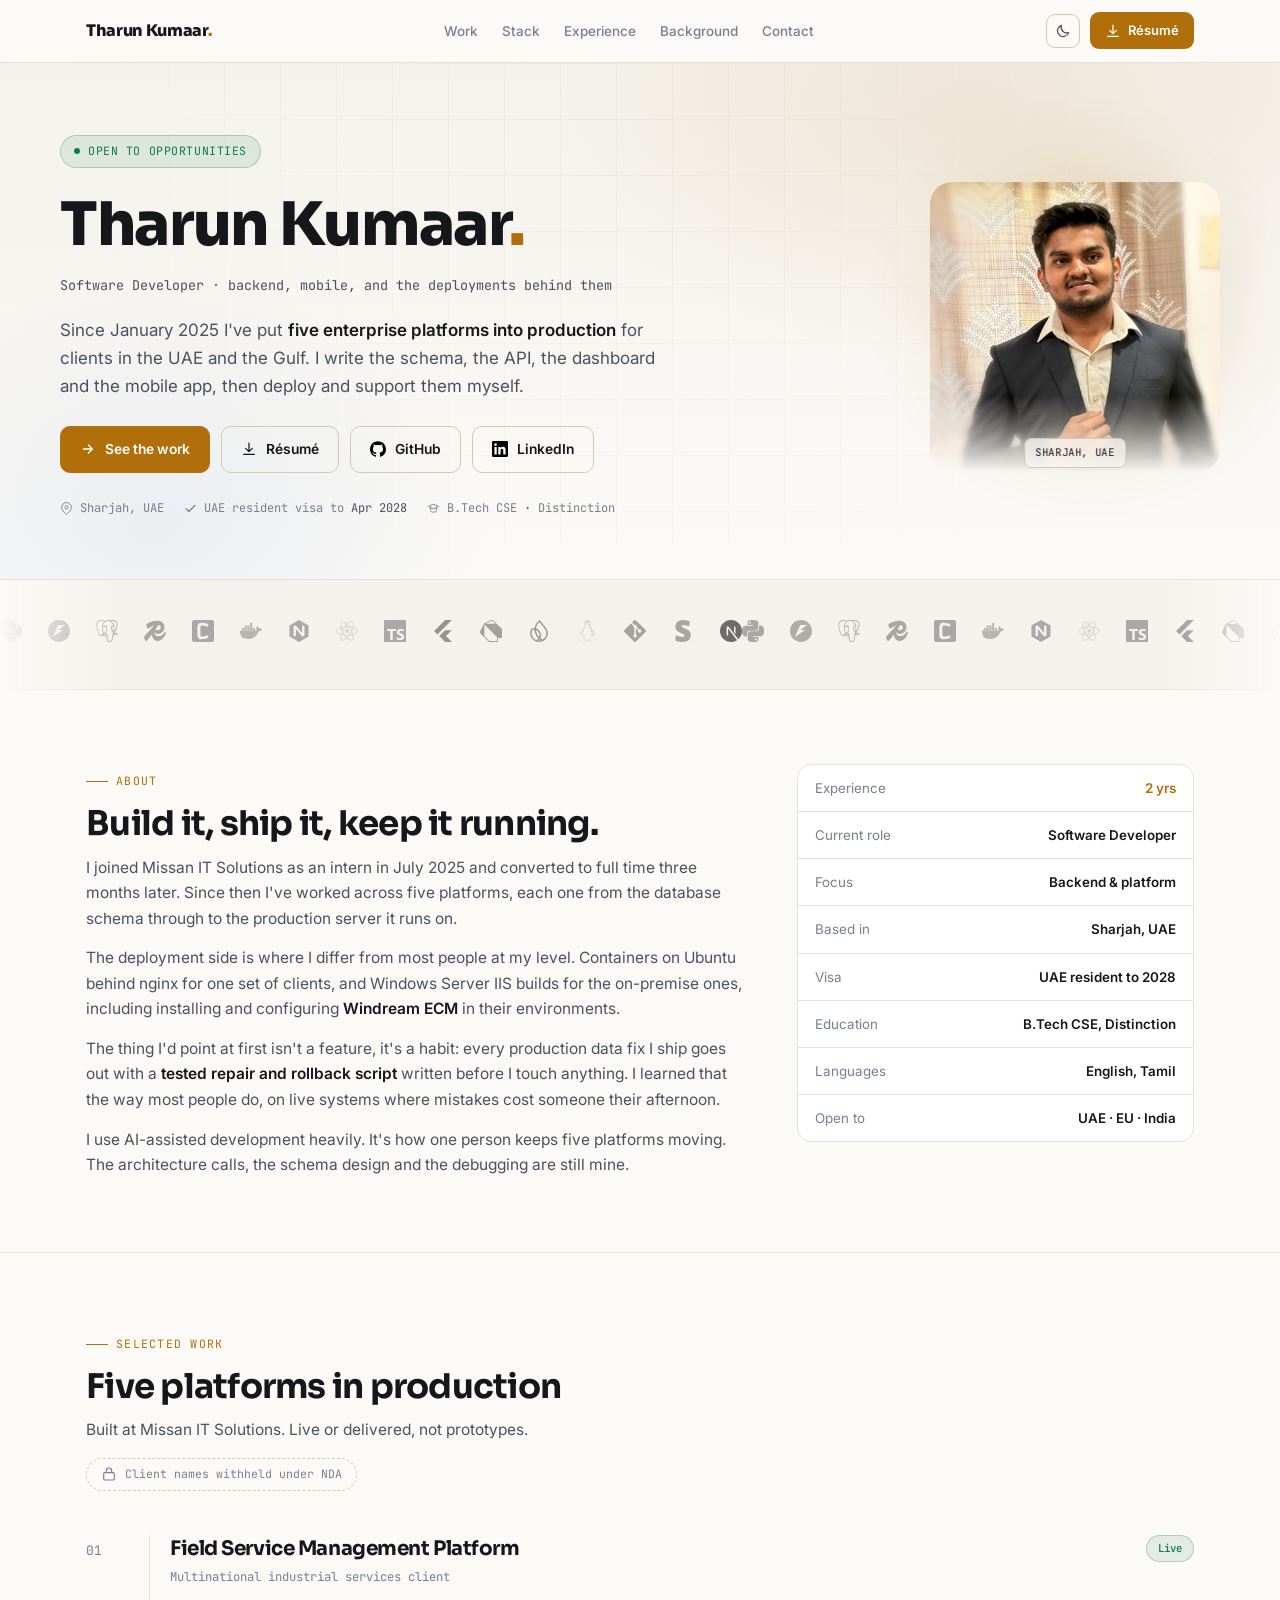
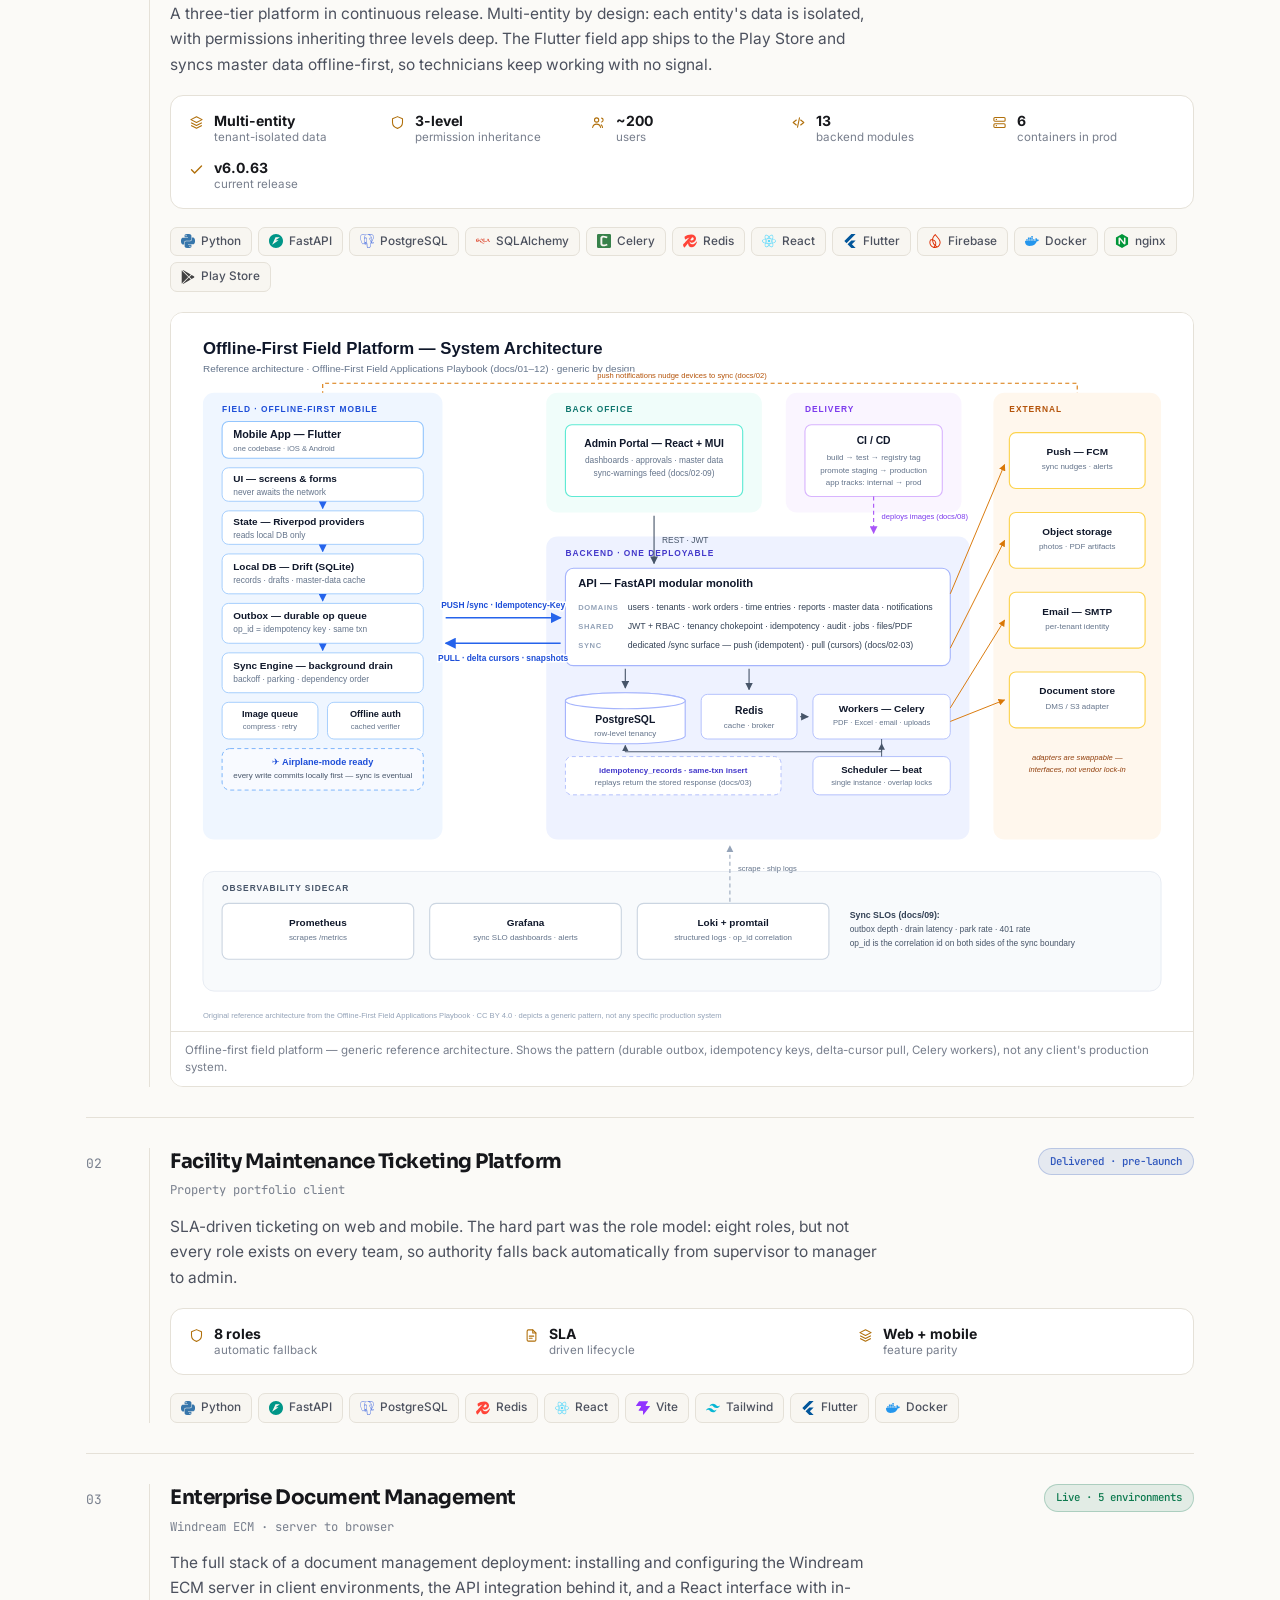
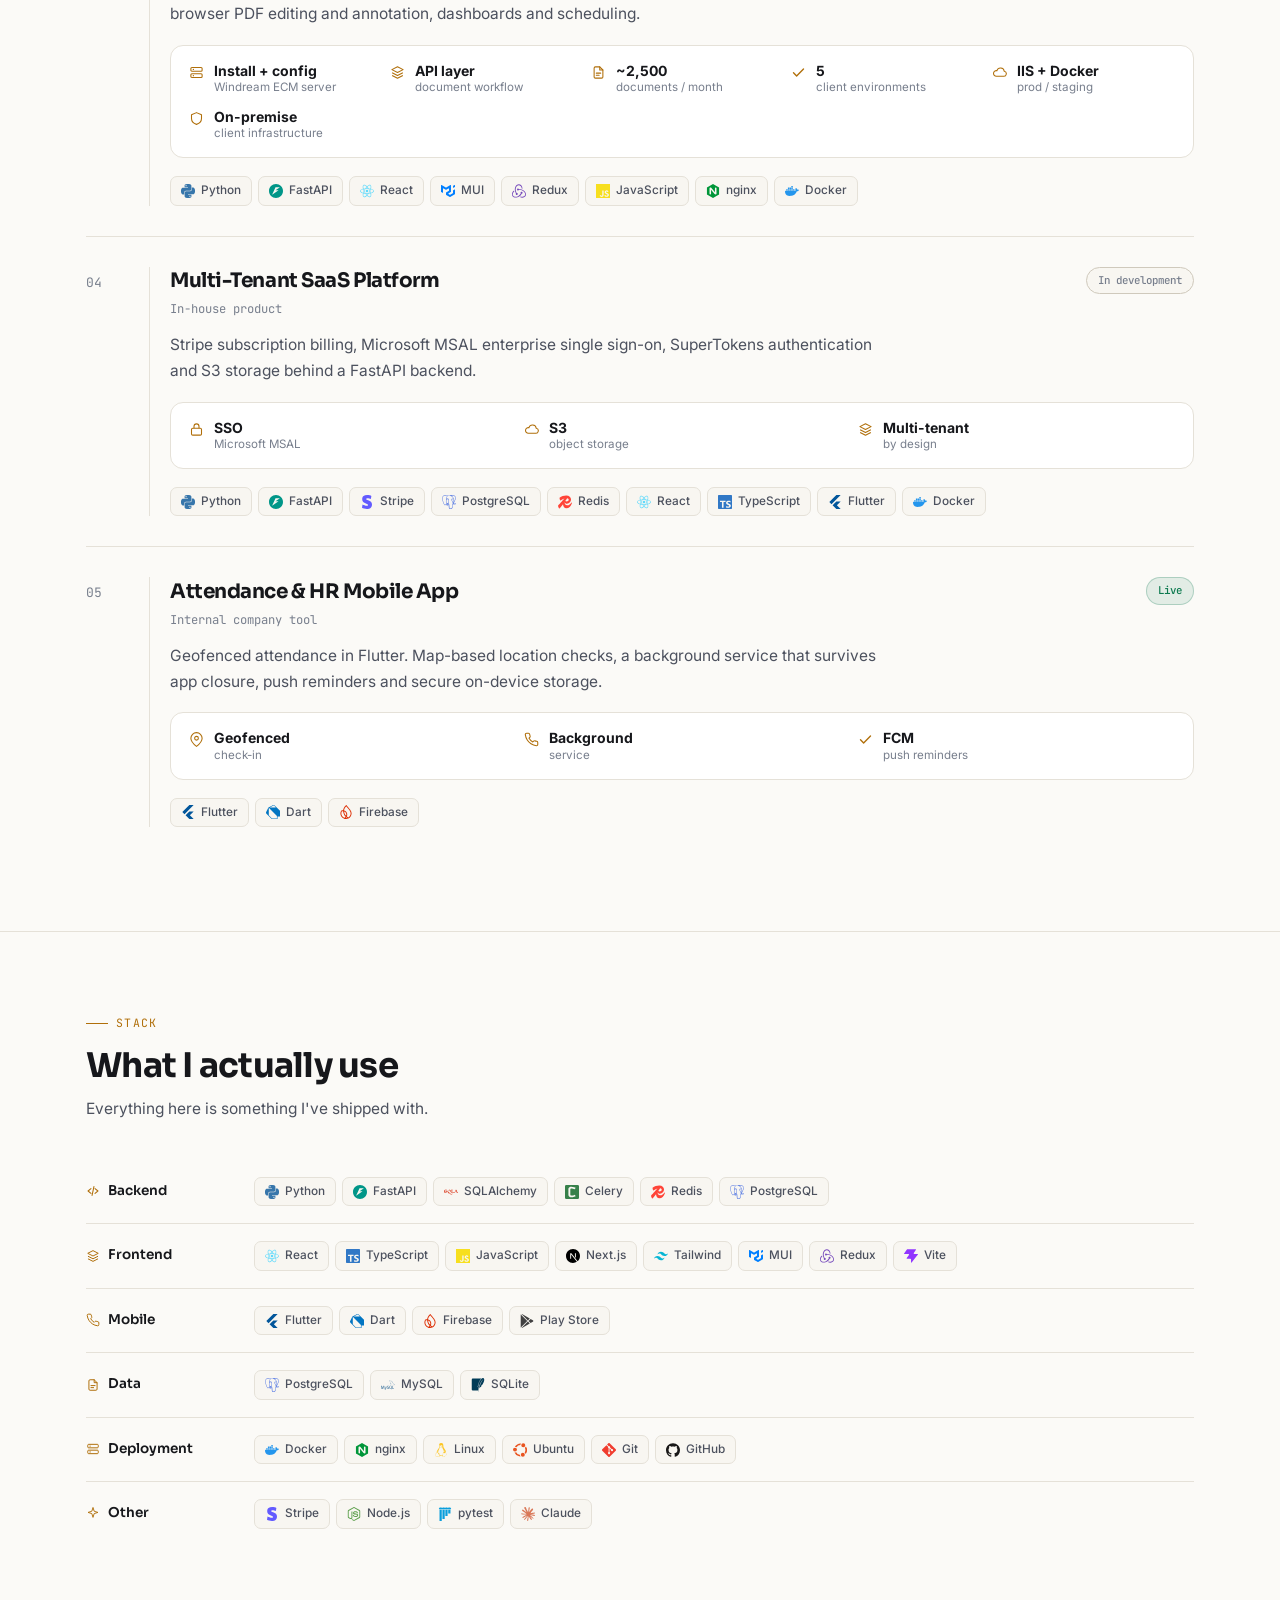
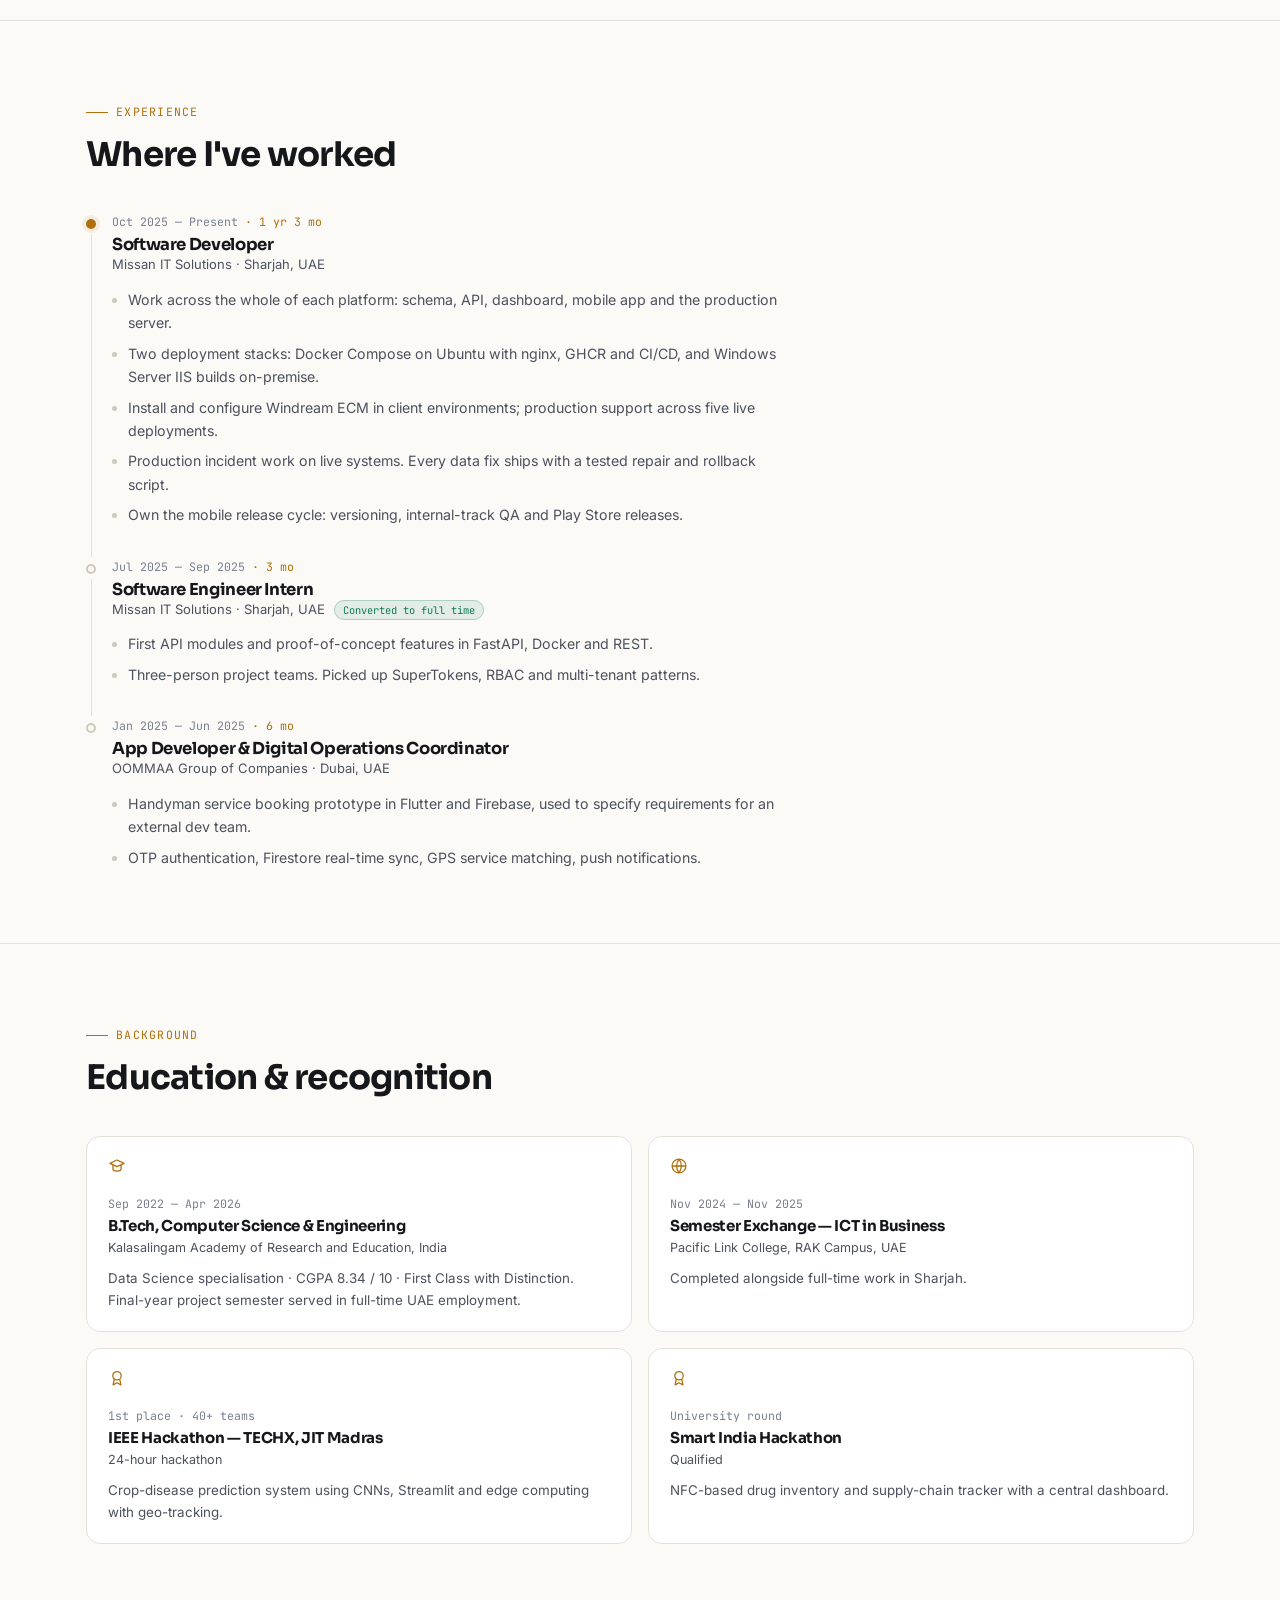
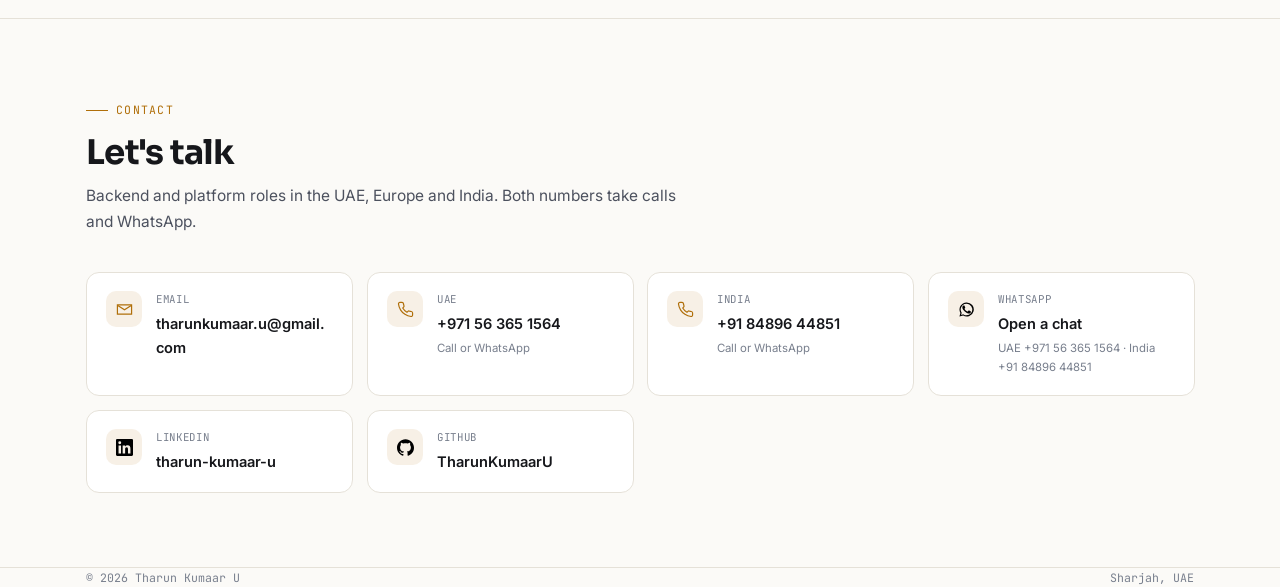
==== commit ab0a1050: "Add motion, and drop the frame around the photo - Scroll-reveal with stagger, hero entrance, slow dr" ====
--- a/index.html
+++ b/index.html
@@ -126,9 +126,9 @@
 .hero-meta svg{width:13px;height:13px}
 .hero-meta b{color:var(--ink-2);font-weight:400}
 .shot{position:relative}
-.shot::before{content:'';position:absolute;inset:-14px;border-radius:26px;background:linear-gradient(150deg,var(--accent),transparent 55%);filter:blur(26px);opacity:.35}
-.shot img{position:relative;width:100%;aspect-ratio:1;object-fit:cover;border-radius:20px;border:1px solid var(--line-2)}
-.shot figcaption{position:absolute;left:12px;bottom:12px;z-index:2;font-family:var(--mono);font-size:10.5px;letter-spacing:.06em;text-transform:uppercase;color:var(--ink);background:color-mix(in srgb,var(--bg) 78%,transparent);backdrop-filter:blur(8px);border:1px solid var(--line-2);padding:5px 10px;border-radius:7px}
+.shot::before{content:'';position:absolute;inset:-26px;border-radius:50%;background:radial-gradient(circle at 55% 40%,var(--accent),transparent 68%);filter:blur(38px);opacity:.30}
+.shot img{position:relative;width:100%;aspect-ratio:1;object-fit:cover;object-position:50% 18%;border-radius:22px;filter:drop-shadow(0 22px 40px rgba(0,0,0,.30));animation:floaty 7s ease-in-out infinite;-webkit-mask-image:linear-gradient(180deg,#000 74%,transparent 100%);mask-image:linear-gradient(180deg,#000 74%,transparent 100%)}
+.shot figcaption{position:absolute;left:50%;transform:translateX(-50%);bottom:4px;z-index:2;font-family:var(--mono);font-size:10.5px;letter-spacing:.06em;text-transform:uppercase;color:var(--ink);background:color-mix(in srgb,var(--bg) 78%,transparent);backdrop-filter:blur(8px);border:1px solid var(--line-2);padding:5px 10px;border-radius:7px}
 
 /* logo strip */
 .strip{border-bottom:1px solid var(--line);background:var(--bg-2)}
@@ -216,6 +216,67 @@
 
 footer{padding:26px 0 40px;font-family:var(--mono);font-size:11.6px;color:var(--ink-3);display:flex;flex-wrap:wrap;gap:12px;justify-content:space-between}
 
+
+/* ================= motion ================= */
+.rv{opacity:0;transform:translateY(16px);transition:opacity .62s cubic-bezier(.22,.8,.3,1),transform .62s cubic-bezier(.22,.8,.3,1)}
+.rv.in{opacity:1;transform:none}
+
+@keyframes riseIn{from{opacity:0;transform:translateY(20px)}to{opacity:1;transform:none}}
+@keyframes drift{0%{transform:translate3d(0,0,0) scale(1)}50%{transform:translate3d(-2.5%,2%,0) scale(1.07)}100%{transform:translate3d(0,0,0) scale(1)}}
+@keyframes floaty{0%,100%{transform:translateY(0)}50%{transform:translateY(-11px)}}
+@keyframes marquee{from{transform:translateX(0)}to{transform:translateX(-50%)}}
+@keyframes pulseRing{0%{box-shadow:0 0 0 0 var(--ok-line)}70%{box-shadow:0 0 0 7px transparent}100%{box-shadow:0 0 0 0 transparent}}
+
+.hero-in > div > *{animation:riseIn .7s cubic-bezier(.22,.8,.3,1) both}
+.hero-in > div > *:nth-child(1){animation-delay:.05s}
+.hero-in > div > *:nth-child(2){animation-delay:.13s}
+.hero-in > div > *:nth-child(3){animation-delay:.21s}
+.hero-in > div > *:nth-child(4){animation-delay:.29s}
+.hero-in > div > *:nth-child(5){animation-delay:.37s}
+.hero-in > div > *:nth-child(6){animation-delay:.45s}
+.shot{animation:riseIn .8s cubic-bezier(.22,.8,.3,1) .3s both}
+.hero::before{animation:drift 22s ease-in-out infinite}
+.avail i{animation:pulseRing 2.6s ease-out infinite}
+
+/* scroll progress */
+.prog{position:absolute;left:0;bottom:-1px;height:2px;width:0;background:linear-gradient(90deg,var(--accent),var(--accent-2));transition:width .12s linear;z-index:2}
+
+/* nav active link */
+.nav-links a{position:relative}
+.nav-links a::after{content:'';position:absolute;left:0;right:100%;bottom:-4px;height:1.5px;background:var(--accent);transition:right .28s cubic-bezier(.22,.8,.3,1)}
+.nav-links a:hover::after,.nav-links a.on::after{right:0}
+.nav-links a.on{color:var(--ink)}
+
+/* marquee */
+.strip{overflow:hidden;-webkit-mask-image:linear-gradient(90deg,transparent,#000 9%,#000 91%,transparent);mask-image:linear-gradient(90deg,transparent,#000 9%,#000 91%,transparent)}
+.mq{display:flex;width:max-content;animation:marquee 46s linear infinite;padding:20px 0}
+.strip:hover .mq{animation-play-state:paused}
+.mq-set{list-style:none;display:flex;gap:34px;align-items:center;padding:0 17px}
+.mq svg{width:22px;height:22px;fill:currentColor;opacity:var(--strip-op);filter:grayscale(var(--strip-gray));transition:opacity .25s,filter .25s,transform .25s}
+.mq li:hover svg{opacity:1;filter:none;transform:translateY(-3px) scale(1.14)}
+
+/* micro-interactions */
+.proj{transition:background .3s}
+.proj-body{position:relative}
+.proj-body::before{content:'';position:absolute;left:-20px;top:2px;width:2px;height:0;background:var(--accent);transition:height .38s cubic-bezier(.22,.8,.3,1);border-radius:2px}
+.proj:hover .proj-body::before{height:calc(100% - 4px)}
+.proj:hover .proj-idx{color:var(--accent)}
+.proj-idx{transition:color .3s}
+.t{transition:transform .2s,border-color .2s,color .2s}
+.t:hover{transform:translateY(-2px);border-color:var(--line-2);color:var(--ink)}
+.btn,.nav-cta,.c,.mini{will-change:transform}
+.btn:hover{transform:translateY(-1px)}
+.kv div{transition:background .22s}
+.kv div:hover{background:var(--surface-2)}
+.arch img{transition:transform .5s cubic-bezier(.22,.8,.3,1)}
+.arch:hover img{transform:scale(1.02)}
+
+@media (prefers-reduced-motion:reduce){
+  .rv{opacity:1!important;transform:none!important}
+  .hero-in > div > *,.shot,.hero::before,.avail i,.mq{animation:none!important}
+  *{transition:none!important;scroll-behavior:auto!important}
+}
+
 @media (max-width:960px){
   .hero-in{grid-template-columns:1fr;gap:32px;padding:50px 0 44px}
   .shot{max-width:220px}
@@ -228,12 +289,14 @@
 }
 @media (prefers-reduced-motion:reduce){*{transition:none!important;scroll-behavior:auto!important}}
 </style>
+<noscript><style>.rv{opacity:1!important;transform:none!important}.mq{animation:none!important}</style></noscript>
 </head>
 <body>
 <svg width="0" height="0" style="position:absolute" aria-hidden="true"><symbol id="i-python" viewBox="0 0 24 24"><path d="M14.25.18l.9.2.73.26.59.3.45.32.34.34.25.34.16.33.1.3.04.26.02.2-.01.13V8.5l-.05.63-.13.55-.21.46-.26.38-.3.31-.33.25-.35.19-.35.14-.33.1-.3.07-.26.04-.21.02H8.77l-.69.05-.59.14-.5.22-.41.27-.33.32-.27.35-.2.36-.15.37-.1.35-.07.32-.04.27-.02.21v3.06H3.17l-.21-.03-.28-.07-.32-.12-.35-.18-.36-.26-.36-.36-.35-.46-.32-.59-.28-.73-.21-.88-.14-1.05-.05-1.23.06-1.22.16-1.04.24-.87.32-.71.36-.57.4-.44.42-.33.42-.24.4-.16.36-.1.32-.05.24-.01h.16l.06.01h8.16v-.83H6.18l-.01-2.75-.02-.37.05-.34.11-.31.17-.28.25-.26.31-.23.38-.2.44-.18.51-.15.58-.12.64-.1.71-.06.77-.04.84-.02 1.27.05zm-6.3 1.98l-.23.33-.08.41.08.41.23.34.33.22.41.09.41-.09.33-.22.23-.34.08-.41-.08-.41-.23-.33-.33-.22-.41-.09-.41.09zm13.09 3.95l.28.06.32.12.35.18.36.27.36.35.35.47.32.59.28.73.21.88.14 1.04.05 1.23-.06 1.23-.16 1.04-.24.86-.32.71-.36.57-.4.45-.42.33-.42.24-.4.16-.36.09-.32.05-.24.02-.16-.01h-8.22v.82h5.84l.01 2.76.02.36-.05.34-.11.31-.17.29-.25.25-.31.24-.38.2-.44.17-.51.15-.58.13-.64.09-.71.07-.77.04-.84.01-1.27-.04-1.07-.14-.9-.2-.73-.25-.59-.3-.45-.33-.34-.34-.25-.34-.16-.33-.1-.3-.04-.25-.02-.2.01-.13v-5.34l.05-.64.13-.54.21-.46.26-.38.3-.32.33-.24.35-.2.35-.14.33-.1.3-.06.26-.04.21-.02.13-.01h5.84l.69-.05.59-.14.5-.21.41-.28.33-.32.27-.35.2-.36.15-.36.1-.35.07-.32.04-.28.02-.21V6.07h2.09l.14.01zm-6.47 14.25l-.23.33-.08.41.08.41.23.33.33.23.41.08.41-.08.33-.23.23-.33.08-.41-.08-.41-.23-.33-.33-.23-.41-.08-.41.08z"/></symbol><symbol id="i-fastapi" viewBox="0 0 24 24"><path d="M12 .0387C5.3729.0384.0003 5.3931 0 11.9988c-.001 6.6066 5.372 11.9628 12 11.9625 6.628.0003 12.001-5.3559 12-11.9625-.0003-6.6057-5.3729-11.9604-12-11.96m-.829 5.4153h7.55l-7.5805 5.3284h5.1828L5.279 18.5436q2.9466-6.5444 5.892-13.0896"/></symbol><symbol id="i-postgresql" viewBox="0 0 24 24"><path d="M23.5594 14.7228a.5269.5269 0 0 0-.0563-.1191c-.139-.2632-.4768-.3418-1.0074-.2321-1.6533.3411-2.2935.1312-2.5256-.0191 1.342-2.0482 2.445-4.522 3.0411-6.8297.2714-1.0507.7982-3.5237.1222-4.7316a1.5641 1.5641 0 0 0-.1509-.235C21.6931.9086 19.8007.0248 17.5099.0005c-1.4947-.0158-2.7705.3461-3.1161.4794a9.449 9.449 0 0 0-.5159-.0816 8.044 8.044 0 0 0-1.3114-.1278c-1.1822-.0184-2.2038.2642-3.0498.8406-.8573-.3211-4.7888-1.645-7.2219.0788C.9359 2.1526.3086 3.8733.4302 6.3043c.0409.818.5069 3.334 1.2423 5.7436.4598 1.5065.9387 2.7019 1.4334 3.582.553.9942 1.1259 1.5933 1.7143 1.7895.4474.1491 1.1327.1441 1.8581-.7279.8012-.9635 1.5903-1.8258 1.9446-2.2069.4351.2355.9064.3625 1.39.3772a.0569.0569 0 0 0 .0004.0041 11.0312 11.0312 0 0 0-.2472.3054c-.3389.4302-.4094.5197-1.5002.7443-.3102.064-1.1344.2339-1.1464.8115-.0025.1224.0329.2309.0919.3268.2269.4231.9216.6097 1.015.6331 1.3345.3335 2.5044.092 3.3714-.6787-.017 2.231.0775 4.4174.3454 5.0874.2212.5529.7618 1.9045 2.4692 1.9043.2505 0 .5263-.0291.8296-.0941 1.7819-.3821 2.5557-1.1696 2.855-2.9059.1503-.8707.4016-2.8753.5388-4.1012.0169-.0703.0357-.1207.057-.1362.0007-.0005.0697-.0471.4272.0307a.3673.3673 0 0 0 .0443.0068l.2539.0223.0149.001c.8468.0384 1.9114-.1426 2.5312-.4308.6438-.2988 1.8057-1.0323 1.5951-1.6698zM2.371 11.8765c-.7435-2.4358-1.1779-4.8851-1.2123-5.5719-.1086-2.1714.4171-3.6829 1.5623-4.4927 1.8367-1.2986 4.8398-.5408 6.108-.13-.0032.0032-.0066.0061-.0098.0094-2.0238 2.044-1.9758 5.536-1.9708 5.7495-.0002.0823.0066.1989.0162.3593.0348.5873.0996 1.6804-.0735 2.9184-.1609 1.1504.1937 2.2764.9728 3.0892.0806.0841.1648.1631.2518.2374-.3468.3714-1.1004 1.1926-1.9025 2.1576-.5677.6825-.9597.5517-1.0886.5087-.3919-.1307-.813-.5871-1.2381-1.3223-.4796-.839-.9635-2.0317-1.4155-3.5126zm6.0072 5.0871c-.1711-.0428-.3271-.1132-.4322-.1772.0889-.0394.2374-.0902.4833-.1409 1.2833-.2641 1.4815-.4506 1.9143-1.0002.0992-.126.2116-.2687.3673-.4426a.3549.3549 0 0 0 .0737-.1298c.1708-.1513.2724-.1099.4369-.0417.156.0646.3078.26.3695.4752.0291.1016.0619.2945-.0452.4444-.9043 1.2658-2.2216 1.2494-3.1676 1.0128zm2.094-3.988-.0525.141c-.133.3566-.2567.6881-.3334 1.003-.6674-.0021-1.3168-.2872-1.8105-.8024-.6279-.6551-.9131-1.5664-.7825-2.5004.1828-1.3079.1153-2.4468.079-3.0586-.005-.0857-.0095-.1607-.0122-.2199.2957-.2621 1.6659-.9962 2.6429-.7724.4459.1022.7176.4057.8305.928.5846 2.7038.0774 3.8307-.3302 4.7363-.084.1866-.1633.3629-.2311.5454zm7.3637 4.5725c-.0169.1768-.0358.376-.0618.5959l-.146.4383a.3547.3547 0 0 0-.0182.1077c-.0059.4747-.054.6489-.115.8693-.0634.2292-.1353.4891-.1794 1.0575-.11 1.4143-.8782 2.2267-2.4172 2.5565-1.5155.3251-1.7843-.4968-2.0212-1.2217a6.5824 6.5824 0 0 0-.0769-.2266c-.2154-.5858-.1911-1.4119-.1574-2.5551.0165-.5612-.0249-1.9013-.3302-2.6462.0044-.2932.0106-.5909.019-.8918a.3529.3529 0 0 0-.0153-.1126 1.4927 1.4927 0 0 0-.0439-.208c-.1226-.4283-.4213-.7866-.7797-.9351-.1424-.059-.4038-.1672-.7178-.0869.067-.276.1831-.5875.309-.9249l.0529-.142c.0595-.16.134-.3257.213-.5012.4265-.9476 1.0106-2.2453.3766-5.1772-.2374-1.0981-1.0304-1.6343-2.2324-1.5098-.7207.0746-1.3799.3654-1.7088.5321a5.6716 5.6716 0 0 0-.1958.1041c.0918-1.1064.4386-3.1741 1.7357-4.4823a4.0306 4.0306 0 0 1 .3033-.276.3532.3532 0 0 0 .1447-.0644c.7524-.5706 1.6945-.8506 2.802-.8325.4091.0067.8017.0339 1.1742.081 1.939.3544 3.2439 1.4468 4.0359 2.3827.8143.9623 1.2552 1.9315 1.4312 2.4543-1.3232-.1346-2.2234.1268-2.6797.779-.9926 1.4189.543 4.1729 1.2811 5.4964.1353.2426.2522.4522.2889.5413.2403.5825.5515.9713.7787 1.2552.0696.087.1372.1714.1885.245-.4008.1155-1.1208.3825-1.0552 1.717-.0123.1563-.0423.4469-.0834.8148-.0461.2077-.0702.4603-.0994.7662zm.8905-1.6211c-.0405-.8316.2691-.9185.5967-1.0105a2.8566 2.8566 0 0 0 .135-.0406 1.202 1.202 0 0 0 .1342.103c.5703.3765 1.5823.4213 3.0068.1344-.2016.1769-.5189.3994-.9533.6011-.4098.1903-1.0957.333-1.7473.3636-.7197.0336-1.0859-.0807-1.1721-.151zm.5695-9.2712c-.0059.3508-.0542.6692-.1054 1.0017-.055.3576-.112.7274-.1264 1.1762-.0142.4368.0404.8909.0932 1.3301.1066.887.216 1.8003-.2075 2.7014a3.5272 3.5272 0 0 1-.1876-.3856c-.0527-.1276-.1669-.3326-.3251-.6162-.6156-1.1041-2.0574-3.6896-1.3193-4.7446.3795-.5427 1.3408-.5661 2.1781-.463zm.2284 7.0137a12.3762 12.3762 0 0 0-.0853-.1074l-.0355-.0444c.7262-1.1995.5842-2.3862.4578-3.4385-.0519-.4318-.1009-.8396-.0885-1.2226.0129-.4061.0666-.7543.1185-1.0911.0639-.415.1288-.8443.1109-1.3505.0134-.0531.0188-.1158.0118-.1902-.0457-.4855-.5999-1.938-1.7294-3.253-.6076-.7073-1.4896-1.4972-2.6889-2.0395.5251-.1066 1.2328-.2035 2.0244-.1859 2.0515.0456 3.6746.8135 4.8242 2.2824a.908.908 0 0 1 .0667.1002c.7231 1.3556-.2762 6.2751-2.9867 10.5405zm-8.8166-6.1162c-.025.1794-.3089.4225-.6211.4225a.5821.5821 0 0 1-.0809-.0056c-.1873-.026-.3765-.144-.5059-.3156-.0458-.0605-.1203-.178-.1055-.2844.0055-.0401.0261-.0985.0925-.1488.1182-.0894.3518-.1226.6096-.0867.3163.0441.6426.1938.6113.4186zm7.9305-.4114c.0111.0792-.049.201-.1531.3102-.0683.0717-.212.1961-.4079.2232a.5456.5456 0 0 1-.075.0052c-.2935 0-.5414-.2344-.5607-.3717-.024-.1765.2641-.3106.5611-.352.297-.0414.6111.0088.6356.1851z"/></symbol><symbol id="i-redis" viewBox="0 0 24 24"><path d="M22.71 13.145c-1.66 2.092-3.452 4.483-7.038 4.483-3.203 0-4.397-2.825-4.48-5.12.701 1.484 2.073 2.685 4.214 2.63 4.117-.133 6.94-3.852 6.94-7.239 0-4.05-3.022-6.972-8.268-6.972-3.752 0-8.4 1.428-11.455 3.685C2.59 6.937 3.885 9.958 4.35 9.626c2.648-1.904 4.748-3.13 6.784-3.744C8.12 9.244.886 17.05 0 18.425c.1 1.261 1.66 4.648 2.424 4.648.232 0 .431-.133.664-.365a100.49 100.49 0 0 0 5.54-6.765c.222 3.104 1.748 6.898 6.014 6.898 3.819 0 7.604-2.756 9.33-8.965.2-.764-.73-1.361-1.261-.73zm-4.349-5.013c0 1.959-1.926 2.922-3.685 2.922-.941 0-1.664-.247-2.235-.568 1.051-1.592 2.092-3.225 3.21-4.973 1.972.334 2.71 1.43 2.71 2.619z"/></symbol><symbol id="i-celery" viewBox="0 0 24 24"><path d="M2.303 0A2.298 2.298 0 0 0 0 2.303v19.394A2.298 2.298 0 0 0 2.303 24h19.394A2.298 2.298 0 0 0 24 21.697V2.303A2.298 2.298 0 0 0 21.697 0zm8.177 3.072c4.098 0 7.028 1.438 7.68 1.764l-1.194 2.55c-2.442-1.057-4.993-1.41-5.672-1.41-1.574 0-2.17.922-2.17 1.763v8.494c0 .869.596 1.791 2.17 1.791.679 0 3.23-.38 5.672-1.41l1.194 2.496c-.435.271-3.637 1.818-7.68 1.818-1.112 0-4.64-.244-4.64-4.64V7.713c0-4.397 3.528-4.64 4.64-4.64z"/></symbol><symbol id="i-docker" viewBox="0 0 24 24"><path d="M13.983 11.078h2.119a.186.186 0 00.186-.185V9.006a.186.186 0 00-.186-.186h-2.119a.185.185 0 00-.185.185v1.888c0 .102.083.185.185.185m-2.954-5.43h2.118a.186.186 0 00.186-.186V3.574a.186.186 0 00-.186-.185h-2.118a.185.185 0 00-.185.185v1.888c0 .102.082.185.185.185m0 2.716h2.118a.187.187 0 00.186-.186V6.29a.186.186 0 00-.186-.185h-2.118a.185.185 0 00-.185.185v1.887c0 .102.082.185.185.186m-2.93 0h2.12a.186.186 0 00.184-.186V6.29a.185.185 0 00-.185-.185H8.1a.185.185 0 00-.185.185v1.887c0 .102.083.185.185.186m-2.964 0h2.119a.186.186 0 00.185-.186V6.29a.185.185 0 00-.185-.185H5.136a.186.186 0 00-.186.185v1.887c0 .102.084.185.186.186m5.893 2.715h2.118a.186.186 0 00.186-.185V9.006a.186.186 0 00-.186-.186h-2.118a.185.185 0 00-.185.185v1.888c0 .102.082.185.185.185m-2.93 0h2.12a.185.185 0 00.184-.185V9.006a.185.185 0 00-.184-.186h-2.12a.185.185 0 00-.184.185v1.888c0 .102.083.185.185.185m-2.964 0h2.119a.185.185 0 00.185-.185V9.006a.185.185 0 00-.184-.186h-2.12a.186.186 0 00-.186.186v1.887c0 .102.084.185.186.185m-2.92 0h2.12a.185.185 0 00.184-.185V9.006a.185.185 0 00-.184-.186h-2.12a.185.185 0 00-.184.185v1.888c0 .102.082.185.185.185M23.763 9.89c-.065-.051-.672-.51-1.954-.51-.338.001-.676.03-1.01.087-.248-1.7-1.653-2.53-1.716-2.566l-.344-.199-.226.327c-.284.438-.49.922-.612 1.43-.23.97-.09 1.882.403 2.661-.595.332-1.55.413-1.744.42H.751a.751.751 0 00-.75.748 11.376 11.376 0 00.692 4.062c.545 1.428 1.355 2.48 2.41 3.124 1.18.723 3.1 1.137 5.275 1.137.983.003 1.963-.086 2.93-.266a12.248 12.248 0 003.823-1.389c.98-.567 1.86-1.288 2.61-2.136 1.252-1.418 1.998-2.997 2.553-4.4h.221c1.372 0 2.215-.549 2.68-1.009.309-.293.55-.65.707-1.046l.098-.288Z"/></symbol><symbol id="i-nginx" viewBox="0 0 24 24"><path d="M12 0L1.605 6v12L12 24l10.395-6V6L12 0zm6 16.59c0 .705-.646 1.29-1.529 1.29-.631 0-1.351-.255-1.801-.81l-6-7.141v6.66c0 .721-.57 1.29-1.274 1.29H7.32c-.721 0-1.29-.6-1.29-1.29V7.41c0-.705.63-1.29 1.5-1.29.646 0 1.38.255 1.83.81l5.97 7.141V7.41c0-.721.6-1.29 1.29-1.29h.075c.72 0 1.29.6 1.29 1.29v9.18H18z"/></symbol><symbol id="i-react" viewBox="0 0 24 24"><path d="M14.23 12.004a2.236 2.236 0 0 1-2.235 2.236 2.236 2.236 0 0 1-2.236-2.236 2.236 2.236 0 0 1 2.235-2.236 2.236 2.236 0 0 1 2.236 2.236zm2.648-10.69c-1.346 0-3.107.96-4.888 2.622-1.78-1.653-3.542-2.602-4.887-2.602-.41 0-.783.093-1.106.278-1.375.793-1.683 3.264-.973 6.365C1.98 8.917 0 10.42 0 12.004c0 1.59 1.99 3.097 5.043 4.03-.704 3.113-.39 5.588.988 6.38.32.187.69.275 1.102.275 1.345 0 3.107-.96 4.888-2.624 1.78 1.654 3.542 2.603 4.887 2.603.41 0 .783-.09 1.106-.275 1.374-.792 1.683-3.263.973-6.365C22.02 15.096 24 13.59 24 12.004c0-1.59-1.99-3.097-5.043-4.032.704-3.11.39-5.587-.988-6.38-.318-.184-.688-.277-1.092-.278zm-.005 1.09v.006c.225 0 .406.044.558.127.666.382.955 1.835.73 3.704-.054.46-.142.945-.25 1.44-.96-.236-2.006-.417-3.107-.534-.66-.905-1.345-1.727-2.035-2.447 1.592-1.48 3.087-2.292 4.105-2.295zm-9.77.02c1.012 0 2.514.808 4.11 2.28-.686.72-1.37 1.537-2.02 2.442-1.107.117-2.154.298-3.113.538-.112-.49-.195-.964-.254-1.42-.23-1.868.054-3.32.714-3.707.19-.09.4-.127.563-.132zm4.882 3.05c.455.468.91.992 1.36 1.564-.44-.02-.89-.034-1.345-.034-.46 0-.915.01-1.36.034.44-.572.895-1.096 1.345-1.565zM12 8.1c.74 0 1.477.034 2.202.093.406.582.802 1.203 1.183 1.86.372.64.71 1.29 1.018 1.946-.308.655-.646 1.31-1.013 1.95-.38.66-.773 1.288-1.18 1.87-.728.063-1.466.098-2.21.098-.74 0-1.477-.035-2.202-.093-.406-.582-.802-1.204-1.183-1.86-.372-.64-.71-1.29-1.018-1.946.303-.657.646-1.313 1.013-1.954.38-.66.773-1.286 1.18-1.868.728-.064 1.466-.098 2.21-.098zm-3.635.254c-.24.377-.48.763-.704 1.16-.225.39-.435.782-.635 1.174-.265-.656-.49-1.31-.676-1.947.64-.15 1.315-.283 2.015-.386zm7.26 0c.695.103 1.365.23 2.006.387-.18.632-.405 1.282-.66 1.933-.2-.39-.41-.783-.64-1.174-.225-.392-.465-.774-.705-1.146zm3.063.675c.484.15.944.317 1.375.498 1.732.74 2.852 1.708 2.852 2.476-.005.768-1.125 1.74-2.857 2.475-.42.18-.88.342-1.355.493-.28-.958-.646-1.956-1.1-2.98.45-1.017.81-2.01 1.085-2.964zm-13.395.004c.278.96.645 1.957 1.1 2.98-.45 1.017-.812 2.01-1.086 2.964-.484-.15-.944-.318-1.37-.5-1.732-.737-2.852-1.706-2.852-2.474 0-.768 1.12-1.742 2.852-2.476.42-.18.88-.342 1.356-.494zm11.678 4.28c.265.657.49 1.312.676 1.948-.64.157-1.316.29-2.016.39.24-.375.48-.762.705-1.158.225-.39.435-.788.636-1.18zm-9.945.02c.2.392.41.783.64 1.175.23.39.465.772.705 1.143-.695-.102-1.365-.23-2.006-.386.18-.63.406-1.282.66-1.933zM17.92 16.32c.112.493.2.968.254 1.423.23 1.868-.054 3.32-.714 3.708-.147.09-.338.128-.563.128-1.012 0-2.514-.807-4.11-2.28.686-.72 1.37-1.536 2.02-2.44 1.107-.118 2.154-.3 3.113-.54zm-11.83.01c.96.234 2.006.415 3.107.532.66.905 1.345 1.727 2.035 2.446-1.595 1.483-3.092 2.295-4.11 2.295-.22-.005-.406-.05-.553-.132-.666-.38-.955-1.834-.73-3.703.054-.46.142-.944.25-1.438zm4.56.64c.44.02.89.034 1.345.034.46 0 .915-.01 1.36-.034-.44.572-.895 1.095-1.345 1.565-.455-.47-.91-.993-1.36-1.565z"/></symbol><symbol id="i-typescript" viewBox="0 0 24 24"><path d="M1.125 0C.502 0 0 .502 0 1.125v21.75C0 23.498.502 24 1.125 24h21.75c.623 0 1.125-.502 1.125-1.125V1.125C24 .502 23.498 0 22.875 0zm17.363 9.75c.612 0 1.154.037 1.627.111a6.38 6.38 0 0 1 1.306.34v2.458a3.95 3.95 0 0 0-.643-.361 5.093 5.093 0 0 0-.717-.26 5.453 5.453 0 0 0-1.426-.2c-.3 0-.573.028-.819.086a2.1 2.1 0 0 0-.623.242c-.17.104-.3.229-.393.374a.888.888 0 0 0-.14.49c0 .196.053.373.156.529.104.156.252.304.443.444s.423.276.696.41c.273.135.582.274.926.416.47.197.892.407 1.266.628.374.222.695.473.963.753.268.279.472.598.614.957.142.359.214.776.214 1.253 0 .657-.125 1.21-.373 1.656a3.033 3.033 0 0 1-1.012 1.085 4.38 4.38 0 0 1-1.487.596c-.566.12-1.163.18-1.79.18a9.916 9.916 0 0 1-1.84-.164 5.544 5.544 0 0 1-1.512-.493v-2.63a5.033 5.033 0 0 0 3.237 1.2c.333 0 .624-.03.872-.09.249-.06.456-.144.623-.25.166-.108.29-.234.373-.38a1.023 1.023 0 0 0-.074-1.089 2.12 2.12 0 0 0-.537-.5 5.597 5.597 0 0 0-.807-.444 27.72 27.72 0 0 0-1.007-.436c-.918-.383-1.602-.852-2.053-1.405-.45-.553-.676-1.222-.676-2.005 0-.614.123-1.141.369-1.582.246-.441.58-.804 1.004-1.089a4.494 4.494 0 0 1 1.47-.629 7.536 7.536 0 0 1 1.77-.201zm-15.113.188h9.563v2.166H9.506v9.646H6.789v-9.646H3.375z"/></symbol><symbol id="i-javascript" viewBox="0 0 24 24"><path d="M0 0h24v24H0V0zm22.034 18.276c-.175-1.095-.888-2.015-3.003-2.873-.736-.345-1.554-.585-1.797-1.14-.091-.33-.105-.51-.046-.705.15-.646.915-.84 1.515-.66.39.12.75.42.976.9 1.034-.676 1.034-.676 1.755-1.125-.27-.42-.404-.601-.586-.78-.63-.705-1.469-1.065-2.834-1.034l-.705.089c-.676.165-1.32.525-1.71 1.005-1.14 1.291-.811 3.541.569 4.471 1.365 1.02 3.361 1.244 3.616 2.205.24 1.17-.87 1.545-1.966 1.41-.811-.18-1.26-.586-1.755-1.336l-1.83 1.051c.21.48.45.689.81 1.109 1.74 1.756 6.09 1.666 6.871-1.004.029-.09.24-.705.074-1.65l.046.067zm-8.983-7.245h-2.248c0 1.938-.009 3.864-.009 5.805 0 1.232.063 2.363-.138 2.711-.33.689-1.18.601-1.566.48-.396-.196-.597-.466-.83-.855-.063-.105-.11-.196-.127-.196l-1.825 1.125c.305.63.75 1.172 1.324 1.517.855.51 2.004.675 3.207.405.783-.226 1.458-.691 1.811-1.411.51-.93.402-2.07.397-3.346.012-2.054 0-4.109 0-6.179l.004-.056z"/></symbol><symbol id="i-flutter" viewBox="0 0 24 24"><path d="M14.314 0L2.3 12 6 15.7 21.684.013h-7.357zm.014 11.072L7.857 17.53l6.47 6.47H21.7l-6.46-6.468 6.46-6.46h-7.37z"/></symbol><symbol id="i-dart" viewBox="0 0 24 24"><path d="M4.105 4.105S9.158 1.58 11.684.316a3.079 3.079 0 0 1 1.481-.315c.766.047 1.677.788 1.677.788L24 9.948v9.789h-4.263V24H9.789l-9-9C.303 14.5 0 13.795 0 13.105c0-.319.18-.818.316-1.105l3.789-7.895zm.679.679v11.787c.002.543.021 1.024.498 1.508L10.204 23h8.533v-4.263L4.784 4.784zm12.055-.678c-.899-.896-1.809-1.78-2.74-2.643-.302-.267-.567-.468-1.07-.462-.37.014-.87.195-.87.195L6.341 4.105l10.498.001z"/></symbol><symbol id="i-firebase" viewBox="0 0 24 24"><path d="M19.455 8.369c-.538-.748-1.778-2.285-3.681-4.569-.826-.991-1.535-1.832-1.884-2.245a146 146 0 0 0-.488-.576l-.207-.245-.113-.133-.022-.032-.01-.005L12.57 0l-.609.488c-1.555 1.246-2.828 2.851-3.681 4.64-.523 1.064-.864 2.105-1.043 3.176-.047.241-.088.489-.121.738-.209-.017-.421-.028-.632-.033-.018-.001-.035-.002-.059-.003a7.46 7.46 0 0 0-2.28.274l-.317.089-.163.286c-.765 1.342-1.198 2.869-1.252 4.416-.07 2.01.477 3.954 1.583 5.625 1.082 1.633 2.61 2.882 4.42 3.611l.236.095.071.025.003-.001a9.59 9.59 0 0 0 2.941.568q.171.006.342.006c1.273 0 2.513-.249 3.69-.742l.008.004.313-.145a9.63 9.63 0 0 0 3.927-3.335c1.01-1.49 1.577-3.234 1.641-5.042.075-2.161-.643-4.304-2.133-6.371m-7.083 6.695c.328 1.244.264 2.44-.191 3.558-1.135-1.12-1.967-2.352-2.475-3.665-.543-1.404-.87-2.74-.974-3.975.48.157.922.366 1.315.622 1.132.737 1.914 1.902 2.325 3.461zm.207 6.022c.482.368.99.712 1.513 1.028-.771.21-1.565.302-2.369.273a8 8 0 0 1-.373-.022c.458-.394.869-.823 1.228-1.279zm1.347-6.431c-.516-1.957-1.527-3.437-3.002-4.398-.647-.421-1.385-.741-2.194-.95.011-.134.026-.268.043-.4.014-.113.03-.216.046-.313.133-.689.332-1.37.589-2.025.099-.25.206-.499.321-.74l.004-.008c.177-.358.376-.719.61-1.105l.092-.152-.003-.001c.544-.851 1.197-1.627 1.942-2.311l.288.341c.672.796 1.304 1.548 1.878 2.237 1.291 1.549 2.966 3.583 3.612 4.48 1.277 1.771 1.893 3.579 1.83 5.375-.049 1.395-.461 2.755-1.195 3.933-.694 1.116-1.661 2.05-2.8 2.708-.636-.318-1.559-.839-2.539-1.599.79-1.575.952-3.28.479-5.072zm-2.575 5.397c-.725.939-1.587 1.55-2.09 1.856-.081-.029-.163-.06-.243-.093l-.065-.026c-1.49-.616-2.747-1.656-3.635-3.01-.907-1.384-1.356-2.993-1.298-4.653.041-1.19.338-2.327.882-3.379.316-.07.638-.114.96-.131l.084-.002c.162-.003.324-.003.478 0 .227.011.454.035.677.07.073 1.513.445 3.145 1.105 4.852.637 1.644 1.694 3.162 3.144 4.515z"/></symbol><symbol id="i-mysql" viewBox="0 0 24 24"><path d="M16.405 5.501c-.115 0-.193.014-.274.033v.013h.014c.054.104.146.18.214.273.054.107.1.214.154.32l.014-.015c.094-.066.14-.172.14-.333-.04-.047-.046-.094-.08-.14-.04-.067-.126-.1-.18-.153zM5.77 18.695h-.927a50.854 50.854 0 00-.27-4.41h-.008l-1.41 4.41H2.45l-1.4-4.41h-.01a72.892 72.892 0 00-.195 4.41H0c.055-1.966.192-3.81.41-5.53h1.15l1.335 4.064h.008l1.347-4.064h1.095c.242 2.015.384 3.86.428 5.53zm4.017-4.08c-.378 2.045-.876 3.533-1.492 4.46-.482.716-1.01 1.073-1.583 1.073-.153 0-.34-.046-.566-.138v-.494c.11.017.24.026.386.026.268 0 .483-.075.647-.222.197-.18.295-.382.295-.605 0-.155-.077-.47-.23-.944L6.23 14.615h.91l.727 2.36c.164.536.233.91.205 1.123.4-1.064.678-2.227.835-3.483zm12.325 4.08h-2.63v-5.53h.885v4.85h1.745zm-3.32.135l-1.016-.5c.09-.076.177-.158.255-.25.433-.506.648-1.258.648-2.253 0-1.83-.718-2.746-2.155-2.746-.704 0-1.254.232-1.65.697-.43.508-.646 1.256-.646 2.245 0 .972.19 1.686.574 2.14.35.41.877.615 1.583.615.264 0 .506-.033.725-.098l1.325.772.36-.622zM15.5 17.588c-.225-.36-.337-.94-.337-1.736 0-1.393.424-2.09 1.27-2.09.443 0 .77.167.977.5.224.362.336.936.336 1.723 0 1.404-.424 2.108-1.27 2.108-.445 0-.77-.167-.978-.5zm-1.658-.425c0 .47-.172.856-.516 1.156-.344.3-.803.45-1.384.45-.543 0-1.064-.172-1.573-.515l.237-.476c.438.22.833.328 1.19.328.332 0 .593-.073.783-.22a.754.754 0 00.3-.615c0-.33-.23-.61-.648-.845-.388-.213-1.163-.657-1.163-.657-.422-.307-.632-.636-.632-1.177 0-.45.157-.81.47-1.085.315-.278.72-.415 1.22-.415.512 0 .98.136 1.4.41l-.213.476a2.726 2.726 0 00-1.064-.23c-.283 0-.502.068-.654.206a.685.685 0 00-.248.524c0 .328.234.61.666.85.393.215 1.187.67 1.187.67.433.305.648.63.648 1.168zm9.382-5.852c-.535-.014-.95.04-1.297.188-.1.04-.26.04-.274.167.055.053.063.14.11.214.08.134.218.313.346.407.14.11.28.216.427.31.26.16.555.255.81.416.145.094.293.213.44.313.073.05.12.14.214.172v-.02c-.046-.06-.06-.147-.105-.214-.067-.067-.134-.127-.2-.193a3.223 3.223 0 00-.695-.675c-.214-.146-.682-.35-.77-.595l-.013-.014c.146-.013.32-.066.46-.106.227-.06.435-.047.67-.106.106-.027.213-.06.32-.094v-.06c-.12-.12-.21-.283-.334-.395a8.867 8.867 0 00-1.104-.823c-.21-.134-.476-.22-.697-.334-.08-.04-.214-.06-.26-.127-.12-.146-.19-.34-.275-.514a17.69 17.69 0 01-.547-1.163c-.12-.262-.193-.523-.34-.763-.69-1.137-1.437-1.826-2.586-2.5-.247-.14-.543-.2-.856-.274-.167-.008-.334-.02-.5-.027-.11-.047-.216-.174-.31-.235-.38-.24-1.364-.76-1.644-.072-.18.434.267.862.422 1.082.115.153.26.328.34.5.047.116.06.235.107.356.106.294.207.622.347.897.073.14.153.287.247.413.054.073.146.107.167.227-.094.136-.1.334-.154.5-.24.757-.146 1.693.194 2.25.107.166.362.534.703.393.3-.12.234-.5.32-.835.02-.08.007-.133.048-.187v.015c.094.188.188.367.274.555.206.328.566.668.867.895.16.12.287.328.487.402v-.02h-.015c-.043-.058-.1-.086-.154-.133a3.445 3.445 0 01-.35-.4 8.76 8.76 0 01-.747-1.218c-.11-.21-.202-.436-.29-.643-.04-.08-.04-.2-.107-.24-.1.146-.247.273-.32.453-.127.288-.14.642-.188 1.01-.027.007-.014 0-.027.014-.214-.052-.287-.274-.367-.46-.2-.475-.233-1.238-.06-1.785.047-.14.247-.582.167-.716-.042-.127-.174-.2-.247-.303a2.478 2.478 0 01-.24-.427c-.16-.374-.24-.788-.414-1.162-.08-.173-.22-.354-.334-.513-.127-.18-.267-.307-.368-.52-.033-.073-.08-.194-.027-.274.014-.054.042-.075.094-.09.088-.072.335.022.422.062.247.1.455.194.662.334.094.066.195.193.315.226h.14c.214.047.455.014.655.073.355.114.675.28.962.46a5.953 5.953 0 012.085 2.286c.08.154.115.295.188.455.14.33.313.663.455.982.14.315.275.636.476.897.1.14.502.213.682.286.133.06.34.115.46.188.23.14.454.3.67.454.11.076.443.243.463.378z"/></symbol><symbol id="i-sqlite" viewBox="0 0 24 24"><path d="M21.678.521c-1.032-.92-2.28-.55-3.513.544a8.71 8.71 0 0 0-.547.535c-2.109 2.237-4.066 6.38-4.674 9.544.237.48.422 1.093.544 1.561a13.044 13.044 0 0 1 .164.703s-.019-.071-.096-.296l-.05-.146a1.689 1.689 0 0 0-.033-.08c-.138-.32-.518-.995-.686-1.289-.143.423-.27.818-.376 1.176.484.884.778 2.4.778 2.4s-.025-.099-.147-.442c-.107-.303-.644-1.244-.772-1.464-.217.804-.304 1.346-.226 1.478.152.256.296.698.422 1.186.286 1.1.485 2.44.485 2.44l.017.224a22.41 22.41 0 0 0 .056 2.748c.095 1.146.273 2.13.5 2.657l.155-.084c-.334-1.038-.47-2.399-.41-3.967.09-2.398.642-5.29 1.661-8.304 1.723-4.55 4.113-8.201 6.3-9.945-1.993 1.8-4.692 7.63-5.5 9.788-.904 2.416-1.545 4.684-1.931 6.857.666-2.037 2.821-2.912 2.821-2.912s1.057-1.304 2.292-3.166c-.74.169-1.955.458-2.362.629-.6.251-.762.337-.762.337s1.945-1.184 3.613-1.72C21.695 7.9 24.195 2.767 21.678.521m-18.573.543A1.842 1.842 0 0 0 1.27 2.9v16.608a1.84 1.84 0 0 0 1.835 1.834h9.418a22.953 22.953 0 0 1-.052-2.707c-.006-.062-.011-.141-.016-.2a27.01 27.01 0 0 0-.473-2.378c-.121-.47-.275-.898-.369-1.057-.116-.197-.098-.31-.097-.432 0-.12.015-.245.037-.386a9.98 9.98 0 0 1 .234-1.045l.217-.028c-.017-.035-.014-.065-.031-.097l-.041-.381a32.8 32.8 0 0 1 .382-1.194l.2-.019c-.008-.016-.01-.038-.018-.053l-.043-.316c.63-3.28 2.587-7.443 4.8-9.791.066-.069.133-.128.198-.194Z"/></symbol><symbol id="i-git" viewBox="0 0 24 24"><path d="M13.09 23.549a1.54 1.54 0 0 1-2.18 0L.451 13.089a1.54 1.54 0 0 1 0-2.179l7.191-7.19 2.733 2.733a1.85 1.85 0 0 0 .964 2.326v6.66a1.849 1.849 0 1 0 1.54 0V8.957l2.508 2.508a1.85 1.85 0 1 0 1.09-1.09l-2.634-2.634a1.85 1.85 0 0 0-2.378-2.377L8.73 2.63 10.91.451a1.54 1.54 0 0 1 2.179 0l10.459 10.46a1.54 1.54 0 0 1 0 2.179z"/></symbol><symbol id="i-github" viewBox="0 0 24 24"><path d="M12 .297c-6.63 0-12 5.373-12 12 0 5.303 3.438 9.8 8.205 11.385.6.113.82-.258.82-.577 0-.285-.01-1.04-.015-2.04-3.338.724-4.042-1.61-4.042-1.61C4.422 18.07 3.633 17.7 3.633 17.7c-1.087-.744.084-.729.084-.729 1.205.084 1.838 1.236 1.838 1.236 1.07 1.835 2.809 1.305 3.495.998.108-.776.417-1.305.76-1.605-2.665-.3-5.466-1.332-5.466-5.93 0-1.31.465-2.38 1.235-3.22-.135-.303-.54-1.523.105-3.176 0 0 1.005-.322 3.3 1.23.96-.267 1.98-.399 3-.405 1.02.006 2.04.138 3 .405 2.28-1.552 3.285-1.23 3.285-1.23.645 1.653.24 2.873.12 3.176.765.84 1.23 1.91 1.23 3.22 0 4.61-2.805 5.625-5.475 5.92.42.36.81 1.096.81 2.22 0 1.606-.015 2.896-.015 3.286 0 .315.21.69.825.57C20.565 22.092 24 17.592 24 12.297c0-6.627-5.373-12-12-12"/></symbol><symbol id="i-nextdotjs" viewBox="0 0 24 24"><path d="M18.665 21.978C16.758 23.255 14.465 24 12 24 5.377 24 0 18.623 0 12S5.377 0 12 0s12 5.377 12 12c0 3.583-1.574 6.801-4.067 9.001L9.219 7.2H7.2v9.596h1.615V9.251l9.85 12.727Zm-3.332-8.533 1.6 2.061V7.2h-1.6v6.245Z"/></symbol><symbol id="i-tailwindcss" viewBox="0 0 24 24"><path d="M12.001,4.8c-3.2,0-5.2,1.6-6,4.8c1.2-1.6,2.6-2.2,4.2-1.8c0.913,0.228,1.565,0.89,2.288,1.624 C13.666,10.618,15.027,12,18.001,12c3.2,0,5.2-1.6,6-4.8c-1.2,1.6-2.6,2.2-4.2,1.8c-0.913-0.228-1.565-0.89-2.288-1.624 C16.337,6.182,14.976,4.8,12.001,4.8z M6.001,12c-3.2,0-5.2,1.6-6,4.8c1.2-1.6,2.6-2.2,4.2-1.8c0.913,0.228,1.565,0.89,2.288,1.624 c1.177,1.194,2.538,2.576,5.512,2.576c3.2,0,5.2-1.6,6-4.8c-1.2,1.6-2.6,2.2-4.2,1.8c-0.913-0.228-1.565-0.89-2.288-1.624 C10.337,13.382,8.976,12,6.001,12z"/></symbol><symbol id="i-mui" viewBox="0 0 24 24"><path d="M20.229 15.793a.666.666 0 0 0 .244-.243.666.666 0 0 0 .09-.333l.012-3.858a.666.666 0 0 1 .09-.333.666.666 0 0 1 .245-.243L23 9.58a.667.667 0 0 1 .333-.088.667.667 0 0 1 .333.09.667.667 0 0 1 .244.243.666.666 0 0 1 .089.333v7.014a.667.667 0 0 1-.335.578l-7.893 4.534a.666.666 0 0 1-.662 0l-6.194-3.542a.667.667 0 0 1-.246-.244.667.667 0 0 1-.09-.335v-3.537c0-.004.004-.006.008-.004s.008 0 .008-.005v-.004c0-.003.002-.005.004-.007l5.102-2.93c.004-.003.002-.01-.003-.01a.005.005 0 0 1-.004-.002.005.005 0 0 1-.001-.004l.01-3.467a.667.667 0 0 0-.333-.58.667.667 0 0 0-.667 0L8.912 9.799a.667.667 0 0 1-.665 0l-3.804-2.19a.667.667 0 0 0-.999.577v6.267a.667.667 0 0 1-.332.577.666.666 0 0 1-.332.09.667.667 0 0 1-.333-.088L.336 13.825a.667.667 0 0 1-.246-.244.667.667 0 0 1-.09-.336L.019 2.292a.667.667 0 0 1 .998-.577l7.23 4.153a.667.667 0 0 0 .665 0l7.228-4.153a.666.666 0 0 1 .333-.088.666.666 0 0 1 .333.09.667.667 0 0 1 .244.244.667.667 0 0 1 .088.333V13.25c0 .117-.03.232-.089.334a.667.667 0 0 1-.245.244l-3.785 2.18a.667.667 0 0 0-.245.245.666.666 0 0 0-.089.334.667.667 0 0 0 .09.334.666.666 0 0 0 .247.244l2.088 1.189a.67.67 0 0 0 .33.087.667.667 0 0 0 .332-.089l4.457-2.56Zm.438-9.828a.666.666 0 0 0 .09.335.666.666 0 0 0 .248.244.667.667 0 0 0 .67-.008l2.001-1.2a.666.666 0 0 0 .237-.243.667.667 0 0 0 .087-.329V2.32a.667.667 0 0 0-.091-.335.667.667 0 0 0-.584-.33.667.667 0 0 0-.334.094l-2 1.2a.666.666 0 0 0-.238.243.668.668 0 0 0-.086.329v2.445Z"/></symbol><symbol id="i-stripe" viewBox="0 0 24 24"><path d="M13.976 9.15c-2.172-.806-3.356-1.426-3.356-2.409 0-.831.683-1.305 1.901-1.305 2.227 0 4.515.858 6.09 1.631l.89-5.494C18.252.975 15.697 0 12.165 0 9.667 0 7.589.654 6.104 1.872 4.56 3.147 3.757 4.992 3.757 7.218c0 4.039 2.467 5.76 6.476 7.219 2.585.92 3.445 1.574 3.445 2.583 0 .98-.84 1.545-2.354 1.545-1.875 0-4.965-.921-6.99-2.109l-.9 5.555C5.175 22.99 8.385 24 11.714 24c2.641 0 4.843-.624 6.328-1.813 1.664-1.305 2.525-3.236 2.525-5.732 0-4.128-2.524-5.851-6.594-7.305h.003z"/></symbol><symbol id="i-ubuntu" viewBox="0 0 24 24"><path d="M17.61.455a3.41 3.41 0 0 0-3.41 3.41 3.41 3.41 0 0 0 3.41 3.41 3.41 3.41 0 0 0 3.41-3.41 3.41 3.41 0 0 0-3.41-3.41zM12.92.8C8.923.777 5.137 2.941 3.148 6.451a4.5 4.5 0 0 1 .26-.007 4.92 4.92 0 0 1 2.585.737A8.316 8.316 0 0 1 12.688 3.6 4.944 4.944 0 0 1 13.723.834 11.008 11.008 0 0 0 12.92.8zm9.226 4.994a4.915 4.915 0 0 1-1.918 2.246 8.36 8.36 0 0 1-.273 8.303 4.89 4.89 0 0 1 1.632 2.54 11.156 11.156 0 0 0 .559-13.089zM3.41 7.932A3.41 3.41 0 0 0 0 11.342a3.41 3.41 0 0 0 3.41 3.409 3.41 3.41 0 0 0 3.41-3.41 3.41 3.41 0 0 0-3.41-3.41zm2.027 7.866a4.908 4.908 0 0 1-2.915.358 11.1 11.1 0 0 0 7.991 6.698 11.234 11.234 0 0 0 2.422.249 4.879 4.879 0 0 1-.999-2.85 8.484 8.484 0 0 1-.836-.136 8.304 8.304 0 0 1-5.663-4.32zm11.405.928a3.41 3.41 0 0 0-3.41 3.41 3.41 3.41 0 0 0 3.41 3.41 3.41 3.41 0 0 0 3.41-3.41 3.41 3.41 0 0 0-3.41-3.41z"/></symbol><symbol id="i-linux" viewBox="0 0 24 24"><path d="M12.504 0c-.155 0-.315.008-.48.021-4.226.333-3.105 4.807-3.17 6.298-.076 1.092-.3 1.953-1.05 3.02-.885 1.051-2.127 2.75-2.716 4.521-.278.832-.41 1.684-.287 2.489a.424.424 0 00-.11.135c-.26.268-.45.6-.663.839-.199.199-.485.267-.797.4-.313.136-.658.269-.864.68-.09.189-.136.394-.132.602 0 .199.027.4.055.536.058.399.116.728.04.97-.249.68-.28 1.145-.106 1.484.174.334.535.47.94.601.81.2 1.91.135 2.774.6.926.466 1.866.67 2.616.47.526-.116.97-.464 1.208-.946.587-.003 1.23-.269 2.26-.334.699-.058 1.574.267 2.577.2.025.134.063.198.114.333l.003.003c.391.778 1.113 1.132 1.884 1.071.771-.06 1.592-.536 2.257-1.306.631-.765 1.683-1.084 2.378-1.503.348-.199.629-.469.649-.853.023-.4-.2-.811-.714-1.376v-.097l-.003-.003c-.17-.2-.25-.535-.338-.926-.085-.401-.182-.786-.492-1.046h-.003c-.059-.054-.123-.067-.188-.135a.357.357 0 00-.19-.064c.431-1.278.264-2.55-.173-3.694-.533-1.41-1.465-2.638-2.175-3.483-.796-1.005-1.576-1.957-1.56-3.368.026-2.152.236-6.133-3.544-6.139zm.529 3.405h.013c.213 0 .396.062.584.198.19.135.33.332.438.533.105.259.158.459.166.724 0-.02.006-.04.006-.06v.105a.086.086 0 01-.004-.021l-.004-.024a1.807 1.807 0 01-.15.706.953.953 0 01-.213.335.71.71 0 00-.088-.042c-.104-.045-.198-.064-.284-.133a1.312 1.312 0 00-.22-.066c.05-.06.146-.133.183-.198.053-.128.082-.264.088-.402v-.02a1.21 1.21 0 00-.061-.4c-.045-.134-.101-.2-.183-.333-.084-.066-.167-.132-.267-.132h-.016c-.093 0-.176.03-.262.132a.8.8 0 00-.205.334 1.18 1.18 0 00-.09.4v.019c.002.089.008.179.02.267-.193-.067-.438-.135-.607-.202a1.635 1.635 0 01-.018-.2v-.02a1.772 1.772 0 01.15-.768c.082-.22.232-.406.43-.533a.985.985 0 01.594-.2zm-2.962.059h.036c.142 0 .27.048.399.135.146.129.264.288.344.465.09.199.14.4.153.667v.004c.007.134.006.2-.002.266v.08c-.03.007-.056.018-.083.024-.152.055-.274.135-.393.2.012-.09.013-.18.003-.267v-.015c-.012-.133-.04-.2-.082-.333a.613.613 0 00-.166-.267.248.248 0 00-.183-.064h-.021c-.071.006-.13.04-.186.132a.552.552 0 00-.12.27.944.944 0 00-.023.33v.015c.012.135.037.2.08.334.046.134.098.2.166.268.01.009.02.018.034.024-.07.057-.117.07-.176.136a.304.304 0 01-.131.068 2.62 2.62 0 01-.275-.402 1.772 1.772 0 01-.155-.667 1.759 1.759 0 01.08-.668 1.43 1.43 0 01.283-.535c.128-.133.26-.2.418-.2zm1.37 1.706c.332 0 .733.065 1.216.399.293.2.523.269 1.052.468h.003c.255.136.405.266.478.399v-.131a.571.571 0 01.016.47c-.123.31-.516.643-1.063.842v.002c-.268.135-.501.333-.775.465-.276.135-.588.292-1.012.267a1.139 1.139 0 01-.448-.067 3.566 3.566 0 01-.322-.198c-.195-.135-.363-.332-.612-.465v-.005h-.005c-.4-.246-.616-.512-.686-.71-.07-.268-.005-.47.193-.6.224-.135.38-.271.483-.336.104-.074.143-.102.176-.131h.002v-.003c.169-.202.436-.47.839-.601.139-.036.294-.065.466-.065zm2.8 2.142c.358 1.417 1.196 3.475 1.735 4.473.286.534.855 1.659 1.102 3.024.156-.005.33.018.513.064.646-1.671-.546-3.467-1.089-3.966-.22-.2-.232-.335-.123-.335.59.534 1.365 1.572 1.646 2.757.13.535.16 1.104.021 1.67.067.028.135.06.205.067 1.032.534 1.413.938 1.23 1.537v-.043c-.06-.003-.12 0-.18 0h-.016c.151-.467-.182-.825-1.065-1.224-.915-.4-1.646-.336-1.77.465-.008.043-.013.066-.018.135-.068.023-.139.053-.209.064-.43.268-.662.669-.793 1.187-.13.533-.17 1.156-.205 1.869v.003c-.02.334-.17.838-.319 1.35-1.5 1.072-3.58 1.538-5.348.334a2.645 2.645 0 00-.402-.533 1.45 1.45 0 00-.275-.333c.182 0 .338-.03.465-.067a.615.615 0 00.314-.334c.108-.267 0-.697-.345-1.163-.345-.467-.931-.995-1.788-1.521-.63-.4-.986-.87-1.15-1.396-.165-.534-.143-1.085-.015-1.645.245-1.07.873-2.11 1.274-2.763.107-.065.037.135-.408.974-.396.751-1.14 2.497-.122 3.854a8.123 8.123 0 01.647-2.876c.564-1.278 1.743-3.504 1.836-5.268.048.036.217.135.289.202.218.133.38.333.59.465.21.201.477.335.876.335.039.003.075.006.11.006.412 0 .73-.134.997-.268.29-.134.52-.334.74-.4h.005c.467-.135.835-.402 1.044-.7zm2.185 8.958c.037.6.343 1.245.882 1.377.588.134 1.434-.333 1.791-.765l.211-.01c.315-.007.577.01.847.268l.003.003c.208.199.305.53.391.876.085.4.154.78.409 1.066.486.527.645.906.636 1.14l.003-.007v.018l-.003-.012c-.015.262-.185.396-.498.595-.63.401-1.746.712-2.457 1.57-.618.737-1.37 1.14-2.036 1.191-.664.053-1.237-.2-1.574-.898l-.005-.003c-.21-.4-.12-1.025.056-1.69.176-.668.428-1.344.463-1.897.037-.714.076-1.335.195-1.814.12-.465.308-.797.641-.984l.045-.022zm-10.814.049h.01c.053 0 .105.005.157.014.376.055.706.333 1.023.752l.91 1.664.003.003c.243.533.754 1.064 1.189 1.637.434.598.77 1.131.729 1.57v.006c-.057.744-.48 1.148-1.125 1.294-.645.135-1.52.002-2.395-.464-.968-.536-2.118-.469-2.857-.602-.369-.066-.61-.2-.723-.4-.11-.2-.113-.602.123-1.23v-.004l.002-.003c.117-.334.03-.752-.027-1.118-.055-.401-.083-.71.043-.94.16-.334.396-.4.69-.533.294-.135.64-.202.915-.47h.002v-.002c.256-.268.445-.601.668-.838.19-.201.38-.336.663-.336zm7.159-9.074c-.435.201-.945.535-1.488.535-.542 0-.97-.267-1.28-.466-.154-.134-.28-.268-.373-.335-.164-.134-.144-.333-.074-.333.109.016.129.134.199.2.096.066.215.2.36.333.292.2.68.467 1.167.467.485 0 1.053-.267 1.398-.466.195-.135.445-.334.648-.467.156-.136.149-.267.279-.267.128.016.034.134-.147.332a8.097 8.097 0 01-.69.468zm-1.082-1.583V5.64c-.006-.02.013-.042.029-.05.074-.043.18-.027.26.004.063 0 .16.067.15.135-.006.049-.085.066-.135.066-.055 0-.092-.043-.141-.068-.052-.018-.146-.008-.163-.065zm-.551 0c-.02.058-.113.049-.166.066-.047.025-.086.068-.14.068-.05 0-.13-.02-.136-.068-.01-.066.088-.133.15-.133.08-.031.184-.047.259-.005.019.009.036.03.03.05v.02h.003z"/></symbol><symbol id="i-vite" viewBox="0 0 24 24"><path d="M13.056 23.238a.57.57 0 0 1-1.02-.355v-5.202c0-.63-.512-1.143-1.144-1.143H5.148a.57.57 0 0 1-.464-.903l3.777-5.29c.54-.753 0-1.804-.93-1.804H.57a.574.574 0 0 1-.543-.746.6.6 0 0 1 .08-.157L5.008.78a.57.57 0 0 1 .467-.24h14.589a.57.57 0 0 1 .466.903l-3.778 5.29c-.54.755 0 1.806.93 1.806h5.745c.238 0 .424.138.513.322a.56.56 0 0 1-.063.603z"/></symbol><symbol id="i-redux" viewBox="0 0 24 24"><path d="M16.634 16.504c.87-.075 1.543-.84 1.5-1.754-.047-.914-.796-1.648-1.709-1.648h-.061a1.71 1.71 0 00-1.648 1.769c.03.479.226.869.494 1.153-1.048 2.038-2.621 3.536-5.005 4.795-1.603.838-3.296 1.154-4.944.93-1.378-.195-2.456-.81-3.116-1.799-.988-1.499-1.078-3.116-.255-4.734.6-1.17 1.499-2.023 2.099-2.443a9.96 9.96 0 01-.42-1.543C-.868 14.408-.416 18.752.932 20.805c1.004 1.498 3.057 2.456 5.304 2.456.6 0 1.23-.044 1.843-.194 3.897-.749 6.848-3.086 8.541-6.532zm5.348-3.746c-2.32-2.728-5.738-4.226-9.634-4.226h-.51c-.253-.554-.837-.899-1.498-.899h-.045c-.943 0-1.678.81-1.647 1.753.03.898.794 1.648 1.708 1.648h.074a1.69 1.69 0 001.499-1.049h.555c2.309 0 4.495.674 6.488 1.992 1.527 1.005 2.622 2.323 3.237 3.897.538 1.288.509 2.547-.045 3.597-.855 1.647-2.294 2.517-4.196 2.517-1.199 0-2.367-.375-2.967-.644-.36.298-.96.793-1.394 1.093 1.318.598 2.652.943 3.94.943 2.922 0 5.094-1.647 5.919-3.236.898-1.798.824-4.824-1.47-7.416zM6.49 17.042c.03.899.793 1.648 1.708 1.648h.06a1.688 1.688 0 001.648-1.768c0-.9-.779-1.647-1.693-1.647h-.06c-.06 0-.15 0-.226.029-1.243-2.098-1.768-4.347-1.572-6.772.12-1.828.72-3.417 1.797-4.735.9-1.124 2.593-1.68 3.747-1.708 3.236-.061 4.585 3.971 4.689 5.574l1.498.45C17.741 3.197 14.686.62 11.764.62 9.02.62 6.49 2.613 5.47 5.535 4.077 9.43 4.991 13.177 6.7 16.174c-.15.195-.24.539-.21.868z"/></symbol><symbol id="i-nodedotjs" viewBox="0 0 24 24"><path d="M11.998,24c-0.321,0-0.641-0.084-0.922-0.247l-2.936-1.737c-0.438-0.245-0.224-0.332-0.08-0.383 c0.585-0.203,0.703-0.25,1.328-0.604c0.065-0.037,0.151-0.023,0.218,0.017l2.256,1.339c0.082,0.045,0.197,0.045,0.272,0l8.795-5.076 c0.082-0.047,0.134-0.141,0.134-0.238V6.921c0-0.099-0.053-0.192-0.137-0.242l-8.791-5.072c-0.081-0.047-0.189-0.047-0.271,0 L3.075,6.68C2.99,6.729,2.936,6.825,2.936,6.921v10.15c0,0.097,0.054,0.189,0.139,0.235l2.409,1.392 c1.307,0.654,2.108-0.116,2.108-0.89V7.787c0-0.142,0.114-0.253,0.256-0.253h1.115c0.139,0,0.255,0.112,0.255,0.253v10.021 c0,1.745-0.95,2.745-2.604,2.745c-0.508,0-0.909,0-2.026-0.551L2.28,18.675c-0.57-0.329-0.922-0.945-0.922-1.604V6.921 c0-0.659,0.353-1.275,0.922-1.603l8.795-5.082c0.557-0.315,1.296-0.315,1.848,0l8.794,5.082c0.57,0.329,0.924,0.944,0.924,1.603 v10.15c0,0.659-0.354,1.273-0.924,1.604l-8.794,5.078C12.643,23.916,12.324,24,11.998,24z M19.099,13.993 c0-1.9-1.284-2.406-3.987-2.763c-2.731-0.361-3.009-0.548-3.009-1.187c0-0.528,0.235-1.233,2.258-1.233 c1.807,0,2.473,0.389,2.747,1.607c0.024,0.115,0.129,0.199,0.247,0.199h1.141c0.071,0,0.138-0.031,0.186-0.081 c0.048-0.054,0.074-0.123,0.067-0.196c-0.177-2.098-1.571-3.076-4.388-3.076c-2.508,0-4.004,1.058-4.004,2.833 c0,1.925,1.488,2.457,3.895,2.695c2.88,0.282,3.103,0.703,3.103,1.269c0,0.983-0.789,1.402-2.642,1.402 c-2.327,0-2.839-0.584-3.011-1.742c-0.02-0.124-0.126-0.215-0.253-0.215h-1.137c-0.141,0-0.254,0.112-0.254,0.253 c0,1.482,0.806,3.248,4.655,3.248C17.501,17.007,19.099,15.91,19.099,13.993z"/></symbol><symbol id="i-pytest" viewBox="0 0 24 24"><path d="M2.6152 0v.8867h3.8399V0zm5.0215 0v.8867h3.8418V0zm4.957 0v.8867h3.8418V0zm4.9356 0v.8867h3.8418V0zM2.4473 1.8945a.935.935 0 0 0-.9356.9356c0 .517.4185.9375.9356.9375h19.1054c.5171 0 .9356-.4204.9356-.9375a.935.935 0 0 0-.9356-.9356zm.168 2.8477V24H6.455V4.7422zm5.0214 0V20.543h3.8418V4.7422zm4.957 0V15.291h3.8497V4.7422zm4.9356 0v6.4941h3.8418V4.7422z"/></symbol><symbol id="i-googleplay" viewBox="0 0 24 24"><path d="M22.018 13.298l-3.919 2.218-3.515-3.493 3.543-3.521 3.891 2.202a1.49 1.49 0 0 1 0 2.594zM1.337.924a1.486 1.486 0 0 0-.112.568v21.017c0 .217.045.419.124.6l11.155-11.087L1.337.924zm12.207 10.065l3.258-3.238L3.45.195a1.466 1.466 0 0 0-.946-.179l11.04 10.973zm0 2.067l-11 10.933c.298.036.612-.016.906-.183l13.324-7.54-3.23-3.21z"/></symbol><symbol id="i-sqlalchemy" viewBox="0 0 24 24"><path d="M11.8 15.955a44.068 44.068 0 0 1-1.673-.691c-1.736-.757-1.981-.772-2.499-.143-.119.146-.25.236-.287.2-.111-.111.219-.644.617-.993.325-.285.433-.325.791-.285.228.025.985.29 1.682.586 1.573.669 2.034.811 2.635.811.731 0 1.106-.512.876-1.192-.057-.171-.04-.228.074-.228.213 0 .322.797.168 1.255a1.617 1.617 0 0 1-.424.614c-.251.211-.41.257-.879.254a3.853 3.853 0 0 1-1.082-.188h.001Zm.301-2.225c0-.048.179-.134.401-.188l.401-.099.086-1.446c.094-1.599.025-3.172-.148-3.383-.063-.074-.253-.165-.427-.205-.705-.156-.236-.264 1.133-.264 1.368 0 1.803.099 1.152.264-.561.14-.564.148-.564 2.43 0 1.266.046 2.22.111 2.342.092.171.228.207.752.207 1.081 0 1.453-.255 1.747-1.203.088-.284.315-.233.236.054-.037.134-.097.54-.134.91l-.068.669H14.44c-1.286 0-2.339-.04-2.339-.088Zm5.312-.068c0-.086.083-.171.219-.236.183-.086.302-.265.734-1.11.686-1.337 1.767-3.634 1.87-3.978.079-.262.097-.276.392-.31.171-.02.313-.031.316-.025l.527 1.152c.284.628.856 1.824 1.271 2.654.695 1.397.772 1.523 1.005 1.636.142.069.253.174.253.237 0 .099-.122.111-1.175.111-1.056 0-1.175-.012-1.175-.114 0-.068.091-.142.236-.191.134-.043.236-.122.236-.182 0-.057-.139-.432-.31-.834l-.31-.731h-2.35l-.225.495c-.421.928-.43 1.147-.037 1.252.196.054.25.097.227.185-.025.103-.127.117-.867.117-.794.006-.837 0-.837-.128Zm-15.652.025a10.933 10.933 0 0 1-.808-.196l-.549-.154.282-.518.281-.518-.227-.281c-.322-.399-.737-1.272-.74-1.554-.003-.657.851-1.61 1.898-2.122.72-.353 1.291-.362 2.009-.026l.54.253.157-.224c.085-.123.156-.285.156-.356 0-.071.071-.134.157-.134.085 0 .156.023.156.048 0 .063-.629 1.651-.669 1.691-.017.016-.187-.063-.381-.177-.546-.321-1.232-.535-1.764-.549-1.238-.031-1.667 1.178-.794 2.236l.308.373.839-.68c.942-.76 1.05-.777 1.784-.27.825.569.839 1.434.042 2.339-.705.805-1.431 1.027-2.677.819Zm5.984-.165c-.646-.301-1.229-.876-1.565-1.547-.538-1.076-.373-1.765.646-2.695.856-.782 1.556-1.087 2.498-1.087.68 0 .825.037 1.266.307 1.044.646 1.303 1.878.675 3.221-.737 1.577-2.294 2.37-3.52 1.801Zm-3.872-.702c.409-.322.381-.917-.063-1.389-.558-.592-.731-.566-1.713.253-.976.814-.982.783.185 1.155.771.251 1.255.242 1.591-.019Zm6.034-.046c.484-.239.817-1.343.68-2.259-.17-1.13-1.698-1.901-2.819-1.423-1.153.493-1.17 1.804-.037 2.985.791.828 1.471 1.044 2.176.697Zm11.359-1.414c.04-.071-.845-2.003-.928-2.023-.06-.017-.976 1.872-.976 2.014 0 .072 1.861.08 1.904.009Z"/></symbol><symbol id="i-claude" viewBox="0 0 24 24"><path d="m4.7144 15.9555 4.7174-2.6471.079-.2307-.079-.1275h-.2307l-.7893-.0486-2.6956-.0729-2.3375-.0971-2.2646-.1214-.5707-.1215-.5343-.7042.0546-.3522.4797-.3218.686.0608 1.5179.1032 2.2767.1578 1.6514.0972 2.4468.255h.3886l.0546-.1579-.1336-.0971-.1032-.0972L6.973 9.8356l-2.55-1.6879-1.3356-.9714-.7225-.4918-.3643-.4614-.1578-1.0078.6557-.7225.8803.0607.2246.0607.8925.686 1.9064 1.4754 2.4893 1.8336.3643.3035.1457-.1032.0182-.0728-.164-.2733-1.3539-2.4467-1.445-2.4893-.6435-1.032-.17-.6194c-.0607-.255-.1032-.4674-.1032-.7285L6.287.1335 6.6997 0l.9957.1336.419.3642.6192 1.4147 1.0018 2.2282 1.5543 3.0296.4553.8985.2429.8318.091.255h.1579v-.1457l.1275-1.706.2368-2.0947.2307-2.6957.0789-.7589.3764-.9107.7468-.4918.5828.2793.4797.686-.0668.4433-.2853 1.8517-.5586 2.9021-.3643 1.9429h.2125l.2429-.2429.9835-1.3053 1.6514-2.0643.7286-.8196.85-.9046.5464-.4311h1.0321l.759 1.1293-.34 1.1657-1.0625 1.3478-.8804 1.1414-1.2628 1.7-.7893 1.36.0729.1093.1882-.0183 2.8535-.607 1.5421-.2794 1.8396-.3157.8318.3886.091.3946-.3278.8075-1.967.4857-2.3072.4614-3.4364.8136-.0425.0304.0486.0607 1.5482.1457.6618.0364h1.621l3.0175.2247.7892.522.4736.6376-.079.4857-1.2142.6193-1.6393-.3886-3.825-.9107-1.3113-.3279h-.1822v.1093l1.0929 1.0686 2.0035 1.8092 2.5075 2.3314.1275.5768-.3218.4554-.34-.0486-2.2039-1.6575-.85-.7468-1.9246-1.621h-.1275v.17l.4432.6496 2.3436 3.5214.1214 1.0807-.17.3521-.6071.2125-.6679-.1214-1.3721-1.9246L14.38 17.959l-1.1414-1.9428-.1397.079-.674 7.2552-.3156.3703-.7286.2793-.6071-.4614-.3218-.7468.3218-1.4753.3886-1.9246.3157-1.53.2853-1.9004.17-.6314-.0121-.0425-.1397.0182-1.4328 1.9672-2.1796 2.9446-1.7243 1.8456-.4128.164-.7164-.3704.0667-.6618.4008-.5889 2.386-3.0357 1.4389-1.882.929-1.0868-.0062-.1579h-.0546l-6.3385 4.1164-1.1293.1457-.4857-.4554.0608-.7467.2307-.2429 1.9064-1.3114Z"/></symbol><symbol id="u-mail" viewBox="0 0 24 24"><path d="M2 5.5h20v13H2z" fill="none" stroke="currentColor" stroke-width="1.7"/><path d="m2.5 6.5 9.5 6 9.5-6" fill="none" stroke="currentColor" stroke-width="1.7"/></symbol><symbol id="u-phone" viewBox="0 0 24 24"><path d="M22 16.9v3a2 2 0 0 1-2.2 2 19.8 19.8 0 0 1-8.6-3.1 19.5 19.5 0 0 1-6-6A19.8 19.8 0 0 1 2.1 4.2 2 2 0 0 1 4.1 2h3a2 2 0 0 1 2 1.7c.1 1 .4 1.9.7 2.8a2 2 0 0 1-.5 2.1L8.1 9.9a16 16 0 0 0 6 6l1.3-1.3a2 2 0 0 1 2.1-.4c.9.3 1.8.5 2.8.6a2 2 0 0 1 1.7 2z" fill="none" stroke="currentColor" stroke-width="1.7"/></symbol><symbol id="u-pin" viewBox="0 0 24 24"><path d="M21 10c0 6-9 13-9 13s-9-7-9-13a9 9 0 0 1 18 0z" fill="none" stroke="currentColor" stroke-width="1.7"/><circle cx="12" cy="10" r="3" fill="none" stroke="currentColor" stroke-width="1.7"/></symbol><symbol id="u-download" viewBox="0 0 24 24"><path d="M12 3v12M7 11l5 5 5-5M4 20h16" fill="none" stroke="currentColor" stroke-width="1.8" stroke-linecap="round" stroke-linejoin="round"/></symbol><symbol id="u-linkedin" viewBox="0 0 24 24"><path d="M20.4 20.4h-3.5v-5.6c0-1.3 0-3-1.9-3s-2.1 1.4-2.1 2.9v5.7H9.4V9h3.4v1.6h.1a3.7 3.7 0 0 1 3.3-1.8c3.6 0 4.2 2.3 4.2 5.4zM5.3 7.4a2 2 0 1 1 0-4.1 2 2 0 0 1 0 4.1zM7.1 20.4H3.6V9h3.5zM22.2 0H1.8C.8 0 0 .8 0 1.7v20.6c0 1 .8 1.7 1.8 1.7h20.4c1 0 1.8-.8 1.8-1.7V1.7c0-.9-.8-1.7-1.8-1.7z"/></symbol><symbol id="u-whatsapp" viewBox="0 0 24 24"><path d="M17.5 14.4c-.3-.2-1.7-.9-2-1-.3-.1-.5-.2-.7.1s-.7 1-.9 1.2c-.2.2-.3.2-.6.1a8 8 0 0 1-2.4-1.5 9 9 0 0 1-1.6-2c-.2-.3 0-.5.1-.6l.5-.6c.1-.2.2-.3.3-.5v-.5l-1-2.3c-.2-.6-.5-.5-.7-.5h-.6c-.2 0-.5.1-.8.4a3.4 3.4 0 0 0-1 2.5 5.9 5.9 0 0 0 1.2 3.1 13.5 13.5 0 0 0 5.2 4.6c.7.3 1.3.5 1.7.6a4 4 0 0 0 1.9.1c.6-.1 1.7-.7 2-1.4.2-.7.2-1.3.2-1.4-.1-.1-.3-.2-.6-.4M12 2a10 10 0 0 0-8.6 15L2 22l5.2-1.4A10 10 0 1 0 12 2m0 18.2a8.2 8.2 0 0 1-4.2-1.2l-.3-.2-3.1.8.8-3-.2-.3A8.2 8.2 0 1 1 12 20.2"/></symbol><symbol id="u-server" viewBox="0 0 24 24"><rect x="3" y="4" width="18" height="6" rx="1.6" fill="none" stroke="currentColor" stroke-width="1.7"/><rect x="3" y="14" width="18" height="6" rx="1.6" fill="none" stroke="currentColor" stroke-width="1.7"/><path d="M7 7h.01M7 17h.01" stroke="currentColor" stroke-width="2.2" stroke-linecap="round"/></symbol><symbol id="u-cloud" viewBox="0 0 24 24"><path d="M18 18H7a4.5 4.5 0 1 1 .9-8.9A6 6 0 0 1 19.6 10 4 4 0 0 1 18 18z" fill="none" stroke="currentColor" stroke-width="1.7"/></symbol><symbol id="u-lock" viewBox="0 0 24 24"><rect x="4" y="10" width="16" height="11" rx="2" fill="none" stroke="currentColor" stroke-width="1.7"/><path d="M8 10V7a4 4 0 0 1 8 0v3" fill="none" stroke="currentColor" stroke-width="1.7"/></symbol><symbol id="u-check" viewBox="0 0 24 24"><path d="m4 12.5 5 5 11-11" fill="none" stroke="currentColor" stroke-width="2.2" stroke-linecap="round" stroke-linejoin="round"/></symbol><symbol id="u-globe" viewBox="0 0 24 24"><circle cx="12" cy="12" r="9.2" fill="none" stroke="currentColor" stroke-width="1.7"/><path d="M3 12h18M12 2.8a15 15 0 0 1 0 18.4M12 2.8a15 15 0 0 0 0 18.4" fill="none" stroke="currentColor" stroke-width="1.7"/></symbol><symbol id="u-users" viewBox="0 0 24 24"><circle cx="9" cy="8" r="3.4" fill="none" stroke="currentColor" stroke-width="1.7"/><path d="M2.6 20a6.5 6.5 0 0 1 12.8 0M17 11.2A3.2 3.2 0 0 0 17 5M18.4 20a6 6 0 0 0-2-4.2" fill="none" stroke="currentColor" stroke-width="1.7" stroke-linecap="round"/></symbol><symbol id="u-doc" viewBox="0 0 24 24"><path d="M14 3H7a2 2 0 0 0-2 2v14a2 2 0 0 0 2 2h10a2 2 0 0 0 2-2V8z" fill="none" stroke="currentColor" stroke-width="1.7" stroke-linejoin="round"/><path d="M14 3v5h5M8.5 13h7M8.5 16.5h4.5" fill="none" stroke="currentColor" stroke-width="1.7" stroke-linecap="round"/></symbol><symbol id="u-layers" viewBox="0 0 24 24"><path d="m12 2.8 9 4.6-9 4.6-9-4.6z" fill="none" stroke="currentColor" stroke-width="1.7" stroke-linejoin="round"/><path d="m3.4 12.4 8.6 4.4 8.6-4.4M3.4 16.8l8.6 4.4 8.6-4.4" fill="none" stroke="currentColor" stroke-width="1.7" stroke-linejoin="round"/></symbol><symbol id="u-shield" viewBox="0 0 24 24"><path d="M12 2.6 20 6v6c0 4.6-3.3 7.9-8 9.4C7.3 19.9 4 16.6 4 12V6z" fill="none" stroke="currentColor" stroke-width="1.7" stroke-linejoin="round"/></symbol><symbol id="u-award" viewBox="0 0 24 24"><circle cx="12" cy="9" r="5.6" fill="none" stroke="currentColor" stroke-width="1.7"/><path d="m8.4 13.6-1.6 7.6 5.2-2.8 5.2 2.8-1.6-7.6" fill="none" stroke="currentColor" stroke-width="1.7" stroke-linejoin="round"/></symbol><symbol id="u-cap" viewBox="0 0 24 24"><path d="m2.6 8.4 9.4-4.4 9.4 4.4-9.4 4.4z" fill="none" stroke="currentColor" stroke-width="1.7" stroke-linejoin="round"/><path d="M6.6 10.6V16c0 1.5 2.4 2.8 5.4 2.8s5.4-1.3 5.4-2.8v-5.4" fill="none" stroke="currentColor" stroke-width="1.7"/></symbol><symbol id="u-arrow" viewBox="0 0 24 24"><path d="M5 12h13M12.5 6l6 6-6 6" fill="none" stroke="currentColor" stroke-width="1.9" stroke-linecap="round" stroke-linejoin="round"/></symbol><symbol id="u-code" viewBox="0 0 24 24"><path d="m8.5 8-5 4 5 4M15.5 8l5 4-5 4M13.6 4.4l-3.2 15.2" fill="none" stroke="currentColor" stroke-width="1.8" stroke-linecap="round" stroke-linejoin="round"/></symbol><symbol id="u-spark" viewBox="0 0 24 24"><path d="M12 2.5 14 9l6.5 2-6.5 2-2 6.5-2-6.5L3.5 11 10 9z" fill="none" stroke="currentColor" stroke-width="1.6" stroke-linejoin="round"/></symbol><symbol id="u-sun" viewBox="0 0 24 24"><circle cx="12" cy="12" r="4.2" fill="none" stroke="currentColor" stroke-width="1.8"/><path d="M12 2.4v2.4M12 19.2v2.4M4.2 12H1.8M22.2 12h-2.4M5.6 5.6 3.9 3.9M20.1 20.1l-1.7-1.7M18.4 5.6l1.7-1.7M3.9 20.1l1.7-1.7" fill="none" stroke="currentColor" stroke-width="1.8" stroke-linecap="round"/></symbol><symbol id="u-moon" viewBox="0 0 24 24"><path d="M20.5 14.4A8.6 8.6 0 0 1 9.6 3.5a8.6 8.6 0 1 0 10.9 10.9z" fill="none" stroke="currentColor" stroke-width="1.8" stroke-linejoin="round"/></symbol></svg>
 
 <nav>
-  <div class="wrap nav-in">
+  <div class="prog" id="prog"></div>
+    <div class="wrap nav-in">
     <a href="#top" class="brand">Tharun Kumaar<em>.</em></a>
     <div class="nav-links">
       <a href="#work">Work</a><a href="#stack">Stack</a><a href="#experience">Experience</a>
@@ -279,11 +342,11 @@
   </div>
 </header>
 
-<div class="strip"><div class="wrap"><ul><li title="Python"><svg style="color:#3776AB"><use href="#i-python"/></svg></li><li title="FastAPI"><svg style="color:#009688"><use href="#i-fastapi"/></svg></li><li title="PostgreSQL"><svg style="color:#4169E1"><use href="#i-postgresql"/></svg></li><li title="Redis"><svg style="color:#FF4438"><use href="#i-redis"/></svg></li><li title="Celery"><svg style="color:#37814A"><use href="#i-celery"/></svg></li><li title="Docker"><svg style="color:#2496ED"><use href="#i-docker"/></svg></li><li title="nginx"><svg style="color:#009639"><use href="#i-nginx"/></svg></li><li title="React"><svg style="color:#61DAFB"><use href="#i-react"/></svg></li><li title="TypeScript"><svg style="color:#3178C6"><use href="#i-typescript"/></svg></li><li title="Flutter"><svg style="color:#02569B"><use href="#i-flutter"/></svg></li><li title="Dart"><svg style="color:#0175C2"><use href="#i-dart"/></svg></li><li title="Firebase"><svg style="color:#DD2C00"><use href="#i-firebase"/></svg></li><li title="Linux"><svg style="color:#FCC624"><use href="#i-linux"/></svg></li><li title="Git"><svg style="color:#F03C2E"><use href="#i-git"/></svg></li><li title="Stripe"><svg style="color:#635BFF"><use href="#i-stripe"/></svg></li><li title="Next.js"><svg style="color:#000000"><use href="#i-nextdotjs"/></svg></li></ul></div></div>
+<div class="strip"><div class="mq"><ul class="mq-set"><li title="Python"><svg style="color:#3776AB"><use href="#i-python"/></svg></li><li title="FastAPI"><svg style="color:#009688"><use href="#i-fastapi"/></svg></li><li title="PostgreSQL"><svg style="color:#4169E1"><use href="#i-postgresql"/></svg></li><li title="Redis"><svg style="color:#FF4438"><use href="#i-redis"/></svg></li><li title="Celery"><svg style="color:#37814A"><use href="#i-celery"/></svg></li><li title="Docker"><svg style="color:#2496ED"><use href="#i-docker"/></svg></li><li title="nginx"><svg style="color:#009639"><use href="#i-nginx"/></svg></li><li title="React"><svg style="color:#61DAFB"><use href="#i-react"/></svg></li><li title="TypeScript"><svg style="color:#3178C6"><use href="#i-typescript"/></svg></li><li title="Flutter"><svg style="color:#02569B"><use href="#i-flutter"/></svg></li><li title="Dart"><svg style="color:#0175C2"><use href="#i-dart"/></svg></li><li title="Firebase"><svg style="color:#DD2C00"><use href="#i-firebase"/></svg></li><li title="Linux"><svg style="color:#FCC624"><use href="#i-linux"/></svg></li><li title="Git"><svg style="color:#F03C2E"><use href="#i-git"/></svg></li><li title="Stripe"><svg style="color:#635BFF"><use href="#i-stripe"/></svg></li><li title="Next.js"><svg style="color:#000000"><use href="#i-nextdotjs"/></svg></li></ul><ul class="mq-set" aria-hidden="true"><li title="Python"><svg style="color:#3776AB"><use href="#i-python"/></svg></li><li title="FastAPI"><svg style="color:#009688"><use href="#i-fastapi"/></svg></li><li title="PostgreSQL"><svg style="color:#4169E1"><use href="#i-postgresql"/></svg></li><li title="Redis"><svg style="color:#FF4438"><use href="#i-redis"/></svg></li><li title="Celery"><svg style="color:#37814A"><use href="#i-celery"/></svg></li><li title="Docker"><svg style="color:#2496ED"><use href="#i-docker"/></svg></li><li title="nginx"><svg style="color:#009639"><use href="#i-nginx"/></svg></li><li title="React"><svg style="color:#61DAFB"><use href="#i-react"/></svg></li><li title="TypeScript"><svg style="color:#3178C6"><use href="#i-typescript"/></svg></li><li title="Flutter"><svg style="color:#02569B"><use href="#i-flutter"/></svg></li><li title="Dart"><svg style="color:#0175C2"><use href="#i-dart"/></svg></li><li title="Firebase"><svg style="color:#DD2C00"><use href="#i-firebase"/></svg></li><li title="Linux"><svg style="color:#FCC624"><use href="#i-linux"/></svg></li><li title="Git"><svg style="color:#F03C2E"><use href="#i-git"/></svg></li><li title="Stripe"><svg style="color:#635BFF"><use href="#i-stripe"/></svg></li><li title="Next.js"><svg style="color:#000000"><use href="#i-nextdotjs"/></svg></li></ul></div></div>
 
 <section id="about">
   <div class="wrap">
-    <div class="about">
+    <div class="about rv">
       <div>
         <div class="kicker">About</div>
         <h2>Build it, ship it, keep it running.</h2>
@@ -323,14 +386,14 @@
 
 <section id="work">
   <div class="wrap">
-    <div class="sec-head">
+    <div class="sec-head rv">
       <div class="kicker">Selected work</div>
       <h2>Five platforms in production</h2>
       <p class="sec-sub">Built at Missan IT Solutions. Live or delivered, not prototypes.</p>
       <div class="nda"><svg class="gi" aria-hidden="true"><use href="#u-lock"/></svg> Client names withheld under NDA</div>
     </div>
     
-      <article class="proj">
+      <article class="proj rv">
         <div class="proj-idx">01</div>
         <div class="proj-body">
           <div class="proj-head">
@@ -344,7 +407,7 @@
           <figure class="arch"><a href="architecture.svg" target="_blank" rel="noopener" title="Open full size"><img src="architecture.svg" alt="Offline-first field platform — generic reference architecture. Shows the pattern (durable outbox, idempotency keys, delta-cursor pull, Celery workers), not any client's production system." loading="lazy"></a><figcaption>Offline-first field platform — generic reference architecture. Shows the pattern (durable outbox, idempotency keys, delta-cursor pull, Celery workers), not any client's production system.</figcaption></figure>
         </div>
       </article>
-      <article class="proj">
+      <article class="proj rv">
         <div class="proj-idx">02</div>
         <div class="proj-body">
           <div class="proj-head">
@@ -358,7 +421,7 @@
           
         </div>
       </article>
-      <article class="proj">
+      <article class="proj rv">
         <div class="proj-idx">03</div>
         <div class="proj-body">
           <div class="proj-head">
@@ -372,7 +435,7 @@
           
         </div>
       </article>
-      <article class="proj">
+      <article class="proj rv">
         <div class="proj-idx">04</div>
         <div class="proj-body">
           <div class="proj-head">
@@ -386,7 +449,7 @@
           
         </div>
       </article>
-      <article class="proj">
+      <article class="proj rv">
         <div class="proj-idx">05</div>
         <div class="proj-body">
           <div class="proj-head">
@@ -405,35 +468,35 @@
 
 <section id="stack">
   <div class="wrap">
-    <div class="sec-head">
+    <div class="sec-head rv">
       <div class="kicker">Stack</div>
       <h2>What I actually use</h2>
       <p class="sec-sub">Everything here is something I've shipped with.</p>
     </div>
-    <div class="sgroup"><div class="sname"><svg class="si" aria-hidden="true"><use href="#u-code"/></svg>Backend</div><ul class="techrow"><li class="t"><svg class="ti" style="color:#3776AB" aria-hidden="true"><use href="#i-python"/></svg>Python</li><li class="t"><svg class="ti" style="color:#009688" aria-hidden="true"><use href="#i-fastapi"/></svg>FastAPI</li><li class="t"><svg class="ti" style="color:#D71F00" aria-hidden="true"><use href="#i-sqlalchemy"/></svg>SQLAlchemy</li><li class="t"><svg class="ti" style="color:#37814A" aria-hidden="true"><use href="#i-celery"/></svg>Celery</li><li class="t"><svg class="ti" style="color:#FF4438" aria-hidden="true"><use href="#i-redis"/></svg>Redis</li><li class="t"><svg class="ti" style="color:#4169E1" aria-hidden="true"><use href="#i-postgresql"/></svg>PostgreSQL</li></ul></div><div class="sgroup"><div class="sname"><svg class="si" aria-hidden="true"><use href="#u-layers"/></svg>Frontend</div><ul class="techrow"><li class="t"><svg class="ti" style="color:#61DAFB" aria-hidden="true"><use href="#i-react"/></svg>React</li><li class="t"><svg class="ti" style="color:#3178C6" aria-hidden="true"><use href="#i-typescript"/></svg>TypeScript</li><li class="t"><svg class="ti" style="color:#F7DF1E" aria-hidden="true"><use href="#i-javascript"/></svg>JavaScript</li><li class="t"><svg class="ti" style="color:#000000" aria-hidden="true"><use href="#i-nextdotjs"/></svg>Next.js</li><li class="t"><svg class="ti" style="color:#06B6D4" aria-hidden="true"><use href="#i-tailwindcss"/></svg>Tailwind</li><li class="t"><svg class="ti" style="color:#007FFF" aria-hidden="true"><use href="#i-mui"/></svg>MUI</li><li class="t"><svg class="ti" style="color:#764ABC" aria-hidden="true"><use href="#i-redux"/></svg>Redux</li><li class="t"><svg class="ti" style="color:#9135FF" aria-hidden="true"><use href="#i-vite"/></svg>Vite</li></ul></div><div class="sgroup"><div class="sname"><svg class="si" aria-hidden="true"><use href="#u-phone"/></svg>Mobile</div><ul class="techrow"><li class="t"><svg class="ti" style="color:#02569B" aria-hidden="true"><use href="#i-flutter"/></svg>Flutter</li><li class="t"><svg class="ti" style="color:#0175C2" aria-hidden="true"><use href="#i-dart"/></svg>Dart</li><li class="t"><svg class="ti" style="color:#DD2C00" aria-hidden="true"><use href="#i-firebase"/></svg>Firebase</li><li class="t"><svg class="ti" style="color:#414141" aria-hidden="true"><use href="#i-googleplay"/></svg>Play Store</li></ul></div><div class="sgroup"><div class="sname"><svg class="si" aria-hidden="true"><use href="#u-doc"/></svg>Data</div><ul class="techrow"><li class="t"><svg class="ti" style="color:#4169E1" aria-hidden="true"><use href="#i-postgresql"/></svg>PostgreSQL</li><li class="t"><svg class="ti" style="color:#4479A1" aria-hidden="true"><use href="#i-mysql"/></svg>MySQL</li><li class="t"><svg class="ti" style="color:#003B57" aria-hidden="true"><use href="#i-sqlite"/></svg>SQLite</li></ul></div><div class="sgroup"><div class="sname"><svg class="si" aria-hidden="true"><use href="#u-server"/></svg>Deployment</div><ul class="techrow"><li class="t"><svg class="ti" style="color:#2496ED" aria-hidden="true"><use href="#i-docker"/></svg>Docker</li><li class="t"><svg class="ti" style="color:#009639" aria-hidden="true"><use href="#i-nginx"/></svg>nginx</li><li class="t"><svg class="ti" style="color:#FCC624" aria-hidden="true"><use href="#i-linux"/></svg>Linux</li><li class="t"><svg class="ti" style="color:#E95420" aria-hidden="true"><use href="#i-ubuntu"/></svg>Ubuntu</li><li class="t"><svg class="ti" style="color:#F03C2E" aria-hidden="true"><use href="#i-git"/></svg>Git</li><li class="t"><svg class="ti" style="color:#181717" aria-hidden="true"><use href="#i-github"/></svg>GitHub</li></ul></div><div class="sgroup"><div class="sname"><svg class="si" aria-hidden="true"><use href="#u-spark"/></svg>Other</div><ul class="techrow"><li class="t"><svg class="ti" style="color:#635BFF" aria-hidden="true"><use href="#i-stripe"/></svg>Stripe</li><li class="t"><svg class="ti" style="color:#5FA04E" aria-hidden="true"><use href="#i-nodedotjs"/></svg>Node.js</li><li class="t"><svg class="ti" style="color:#0A9EDC" aria-hidden="true"><use href="#i-pytest"/></svg>pytest</li><li class="t"><svg class="ti" style="color:#D97757" aria-hidden="true"><use href="#i-claude"/></svg>Claude</li></ul></div>
+    <div class="sgroup rv"><div class="sname"><svg class="si" aria-hidden="true"><use href="#u-code"/></svg>Backend</div><ul class="techrow"><li class="t"><svg class="ti" style="color:#3776AB" aria-hidden="true"><use href="#i-python"/></svg>Python</li><li class="t"><svg class="ti" style="color:#009688" aria-hidden="true"><use href="#i-fastapi"/></svg>FastAPI</li><li class="t"><svg class="ti" style="color:#D71F00" aria-hidden="true"><use href="#i-sqlalchemy"/></svg>SQLAlchemy</li><li class="t"><svg class="ti" style="color:#37814A" aria-hidden="true"><use href="#i-celery"/></svg>Celery</li><li class="t"><svg class="ti" style="color:#FF4438" aria-hidden="true"><use href="#i-redis"/></svg>Redis</li><li class="t"><svg class="ti" style="color:#4169E1" aria-hidden="true"><use href="#i-postgresql"/></svg>PostgreSQL</li></ul></div><div class="sgroup rv"><div class="sname"><svg class="si" aria-hidden="true"><use href="#u-layers"/></svg>Frontend</div><ul class="techrow"><li class="t"><svg class="ti" style="color:#61DAFB" aria-hidden="true"><use href="#i-react"/></svg>React</li><li class="t"><svg class="ti" style="color:#3178C6" aria-hidden="true"><use href="#i-typescript"/></svg>TypeScript</li><li class="t"><svg class="ti" style="color:#F7DF1E" aria-hidden="true"><use href="#i-javascript"/></svg>JavaScript</li><li class="t"><svg class="ti" style="color:#000000" aria-hidden="true"><use href="#i-nextdotjs"/></svg>Next.js</li><li class="t"><svg class="ti" style="color:#06B6D4" aria-hidden="true"><use href="#i-tailwindcss"/></svg>Tailwind</li><li class="t"><svg class="ti" style="color:#007FFF" aria-hidden="true"><use href="#i-mui"/></svg>MUI</li><li class="t"><svg class="ti" style="color:#764ABC" aria-hidden="true"><use href="#i-redux"/></svg>Redux</li><li class="t"><svg class="ti" style="color:#9135FF" aria-hidden="true"><use href="#i-vite"/></svg>Vite</li></ul></div><div class="sgroup rv"><div class="sname"><svg class="si" aria-hidden="true"><use href="#u-phone"/></svg>Mobile</div><ul class="techrow"><li class="t"><svg class="ti" style="color:#02569B" aria-hidden="true"><use href="#i-flutter"/></svg>Flutter</li><li class="t"><svg class="ti" style="color:#0175C2" aria-hidden="true"><use href="#i-dart"/></svg>Dart</li><li class="t"><svg class="ti" style="color:#DD2C00" aria-hidden="true"><use href="#i-firebase"/></svg>Firebase</li><li class="t"><svg class="ti" style="color:#414141" aria-hidden="true"><use href="#i-googleplay"/></svg>Play Store</li></ul></div><div class="sgroup rv"><div class="sname"><svg class="si" aria-hidden="true"><use href="#u-doc"/></svg>Data</div><ul class="techrow"><li class="t"><svg class="ti" style="color:#4169E1" aria-hidden="true"><use href="#i-postgresql"/></svg>PostgreSQL</li><li class="t"><svg class="ti" style="color:#4479A1" aria-hidden="true"><use href="#i-mysql"/></svg>MySQL</li><li class="t"><svg class="ti" style="color:#003B57" aria-hidden="true"><use href="#i-sqlite"/></svg>SQLite</li></ul></div><div class="sgroup rv"><div class="sname"><svg class="si" aria-hidden="true"><use href="#u-server"/></svg>Deployment</div><ul class="techrow"><li class="t"><svg class="ti" style="color:#2496ED" aria-hidden="true"><use href="#i-docker"/></svg>Docker</li><li class="t"><svg class="ti" style="color:#009639" aria-hidden="true"><use href="#i-nginx"/></svg>nginx</li><li class="t"><svg class="ti" style="color:#FCC624" aria-hidden="true"><use href="#i-linux"/></svg>Linux</li><li class="t"><svg class="ti" style="color:#E95420" aria-hidden="true"><use href="#i-ubuntu"/></svg>Ubuntu</li><li class="t"><svg class="ti" style="color:#F03C2E" aria-hidden="true"><use href="#i-git"/></svg>Git</li><li class="t"><svg class="ti" style="color:#181717" aria-hidden="true"><use href="#i-github"/></svg>GitHub</li></ul></div><div class="sgroup rv"><div class="sname"><svg class="si" aria-hidden="true"><use href="#u-spark"/></svg>Other</div><ul class="techrow"><li class="t"><svg class="ti" style="color:#635BFF" aria-hidden="true"><use href="#i-stripe"/></svg>Stripe</li><li class="t"><svg class="ti" style="color:#5FA04E" aria-hidden="true"><use href="#i-nodedotjs"/></svg>Node.js</li><li class="t"><svg class="ti" style="color:#0A9EDC" aria-hidden="true"><use href="#i-pytest"/></svg>pytest</li><li class="t"><svg class="ti" style="color:#D97757" aria-hidden="true"><use href="#i-claude"/></svg>Claude</li></ul></div>
   </div>
 </section>
 
 <section id="experience">
   <div class="wrap">
-    <div class="sec-head">
+    <div class="sec-head rv">
       <div class="kicker">Experience</div>
       <h2>Where I've worked</h2>
     </div>
     
-      <div class="job now">
+      <div class="job rv now">
         <div class="job-when">Oct 2025 — Present <span class="dur" data-from="2025-10" data-to="">· 11 mo</span></div>
         <h3>Software Developer</h3>
         <div class="job-org">Missan IT Solutions · Sharjah, UAE </div>
         <ul><li>Work across the whole of each platform: schema, API, dashboard, mobile app and the production server.</li><li>Two deployment stacks: Docker Compose on Ubuntu with nginx, GHCR and CI/CD, and Windows Server IIS builds on-premise.</li><li>Install and configure Windream ECM in client environments; production support across five live deployments.</li><li>Production incident work on live systems. Every data fix ships with a tested repair and rollback script.</li><li>Own the mobile release cycle: versioning, internal-track QA and Play Store releases.</li></ul>
       </div>
-      <div class="job">
+      <div class="job rv">
         <div class="job-when">Jul 2025 — Sep 2025 <span class="dur" data-from="2025-07" data-to="2025-09">· 3 mo</span></div>
         <h3>Software Engineer Intern</h3>
         <div class="job-org">Missan IT Solutions · Sharjah, UAE <span class="tag">Converted to full time</span></div>
         <ul><li>First API modules and proof-of-concept features in FastAPI, Docker and REST.</li><li>Three-person project teams. Picked up SuperTokens, RBAC and multi-tenant patterns.</li></ul>
       </div>
-      <div class="job">
+      <div class="job rv">
         <div class="job-when">Jan 2025 — Jun 2025 <span class="dur" data-from="2025-01" data-to="2025-06">· 6 mo</span></div>
         <h3>App Developer & Digital Operations Coordinator</h3>
         <div class="job-org">OOMMAA Group of Companies · Dubai, UAE </div>
@@ -444,30 +507,30 @@
 
 <section id="background">
   <div class="wrap">
-    <div class="sec-head">
+    <div class="sec-head rv">
       <div class="kicker">Background</div>
       <h2>Education &amp; recognition</h2>
     </div>
     <div class="duo">
-      <div class="mini"><svg class="mini-ico" aria-hidden="true"><use href="#u-cap"/></svg>
+      <div class="mini rv"><svg class="mini-ico" aria-hidden="true"><use href="#u-cap"/></svg>
         <div class="job-when">Sep 2022 — Apr 2026</div>
         <h3>B.Tech, Computer Science &amp; Engineering</h3>
         <div class="job-org">Kalasalingam Academy of Research and Education, India</div>
         <p>Data Science specialisation · CGPA 8.34 / 10 · First Class with Distinction. Final-year project semester served in full-time UAE employment.</p>
       </div>
-      <div class="mini"><svg class="mini-ico" aria-hidden="true"><use href="#u-globe"/></svg>
+      <div class="mini rv"><svg class="mini-ico" aria-hidden="true"><use href="#u-globe"/></svg>
         <div class="job-when">Nov 2024 — Nov 2025</div>
         <h3>Semester Exchange — ICT in Business</h3>
         <div class="job-org">Pacific Link College, RAK Campus, UAE</div>
         <p>Completed alongside full-time work in Sharjah.</p>
       </div>
-      <div class="mini"><svg class="mini-ico" aria-hidden="true"><use href="#u-award"/></svg>
+      <div class="mini rv"><svg class="mini-ico" aria-hidden="true"><use href="#u-award"/></svg>
         <div class="job-when">1st place · 40+ teams</div>
         <h3>IEEE Hackathon — TECHX, JIT Madras</h3>
         <div class="job-org">24-hour hackathon</div>
         <p>Crop-disease prediction system using CNNs, Streamlit and edge computing with geo-tracking.</p>
       </div>
-      <div class="mini"><svg class="mini-ico" aria-hidden="true"><use href="#u-award"/></svg>
+      <div class="mini rv"><svg class="mini-ico" aria-hidden="true"><use href="#u-award"/></svg>
         <div class="job-when">University round</div>
         <h3>Smart India Hackathon</h3>
         <div class="job-org">Qualified</div>
@@ -479,33 +542,33 @@
 
 <section id="contact">
   <div class="wrap">
-    <div class="sec-head">
+    <div class="sec-head rv">
       <div class="kicker">Contact</div>
       <h2>Let's talk</h2>
       <p class="sec-sub">Backend and platform roles in the UAE, Europe and India. Both numbers take calls and WhatsApp.</p>
     </div>
     <dl class="contact-grid">
-      <a class="c" href="mailto:tharunkumaar.u@gmail.com">
+      <a class="c rv" href="mailto:tharunkumaar.u@gmail.com">
         <span class="c-ico"><svg class="gi" aria-hidden="true"><use href="#u-mail"/></svg></span>
         <div><dt>Email</dt><dd>tharunkumaar.u@gmail.com</dd></div>
       </a>
-      <a class="c" href="tel:+971563651564">
+      <a class="c rv" href="tel:+971563651564">
         <span class="c-ico"><svg class="gi" aria-hidden="true"><use href="#u-phone"/></svg></span>
         <div><dt>UAE</dt><dd>+971 56 365 1564<small>Call or WhatsApp</small></dd></div>
       </a>
-      <a class="c" href="tel:+918489644851">
+      <a class="c rv" href="tel:+918489644851">
         <span class="c-ico"><svg class="gi" aria-hidden="true"><use href="#u-phone"/></svg></span>
         <div><dt>India</dt><dd>+91 84896 44851<small>Call or WhatsApp</small></dd></div>
       </a>
-      <a class="c" href="https://wa.me/971563651564" target="_blank" rel="noopener">
+      <a class="c rv" href="https://wa.me/971563651564" target="_blank" rel="noopener">
         <span class="c-ico"><svg class="gi" aria-hidden="true"><use href="#u-whatsapp"/></svg></span>
         <div><dt>WhatsApp</dt><dd>Open a chat<small>UAE +971 56 365 1564 · India +91 84896 44851</small></dd></div>
       </a>
-      <a class="c" href="https://www.linkedin.com/in/tharun-kumaar-u/" target="_blank" rel="noopener">
+      <a class="c rv" href="https://www.linkedin.com/in/tharun-kumaar-u/" target="_blank" rel="noopener">
         <span class="c-ico"><svg class="gi" aria-hidden="true"><use href="#u-linkedin"/></svg></span>
         <div><dt>LinkedIn</dt><dd>tharun-kumaar-u</dd></div>
       </a>
-      <a class="c" href="https://github.com/TharunKumaarU" target="_blank" rel="noopener">
+      <a class="c rv" href="https://github.com/TharunKumaarU" target="_blank" rel="noopener">
         <span class="c-ico"><svg class="gi"><use href="#i-github"/></svg></span>
         <div><dt>GitHub</dt><dd>TharunKumaarU</dd></div>
       </a>
@@ -537,6 +600,45 @@
     var txt = human(span(el.dataset.from, el.dataset.to));
     el.textContent = el.textContent.trim().charAt(0) === '\u00b7' ? '\u00b7 ' + txt : txt;
   });
+
+
+  /* ---- reveal on scroll ---- */
+  var reduce = window.matchMedia('(prefers-reduced-motion: reduce)').matches;
+  var rvs = document.querySelectorAll('.rv');
+  if (reduce || !('IntersectionObserver' in window)) {
+    rvs.forEach(function (e) { e.classList.add('in'); });
+  } else {
+    var io = new IntersectionObserver(function (entries) {
+      entries.forEach(function (en) {
+        if (!en.isIntersecting) return;
+        var sibs = Array.prototype.slice.call(en.target.parentNode.children).filter(function (n) {
+          return n.classList && n.classList.contains('rv');
+        });
+        en.target.style.transitionDelay = Math.min(sibs.indexOf(en.target), 4) * 70 + 'ms';
+        en.target.classList.add('in');
+        io.unobserve(en.target);
+      });
+    }, { threshold: 0.08, rootMargin: '0px 0px -50px 0px' });
+    rvs.forEach(function (e) { io.observe(e); });
+  }
+
+  /* ---- scroll progress + active section ---- */
+  var prog = document.getElementById('prog');
+  var links = Array.prototype.slice.call(document.querySelectorAll('.nav-links a'));
+  var targets = links.map(function (a) { return document.querySelector(a.getAttribute('href')); });
+  var ticking = false;
+  function onScroll() {
+    var h = document.documentElement.scrollHeight - window.innerHeight;
+    prog.style.width = (h > 0 ? (window.scrollY / h) * 100 : 0) + '%';
+    var y = window.scrollY + 130, best = -1;
+    targets.forEach(function (t, i) { if (t && t.offsetTop <= y) best = i; });
+    links.forEach(function (a, i) { a.classList.toggle('on', i === best); });
+    ticking = false;
+  }
+  window.addEventListener('scroll', function () {
+    if (!ticking) { ticking = true; requestAnimationFrame(onScroll); }
+  }, { passive: true });
+  onScroll();
 
   /* ---- theme: follows the system until the visitor chooses ---- */
   var root = document.documentElement, btn = document.getElementById('themeBtn');
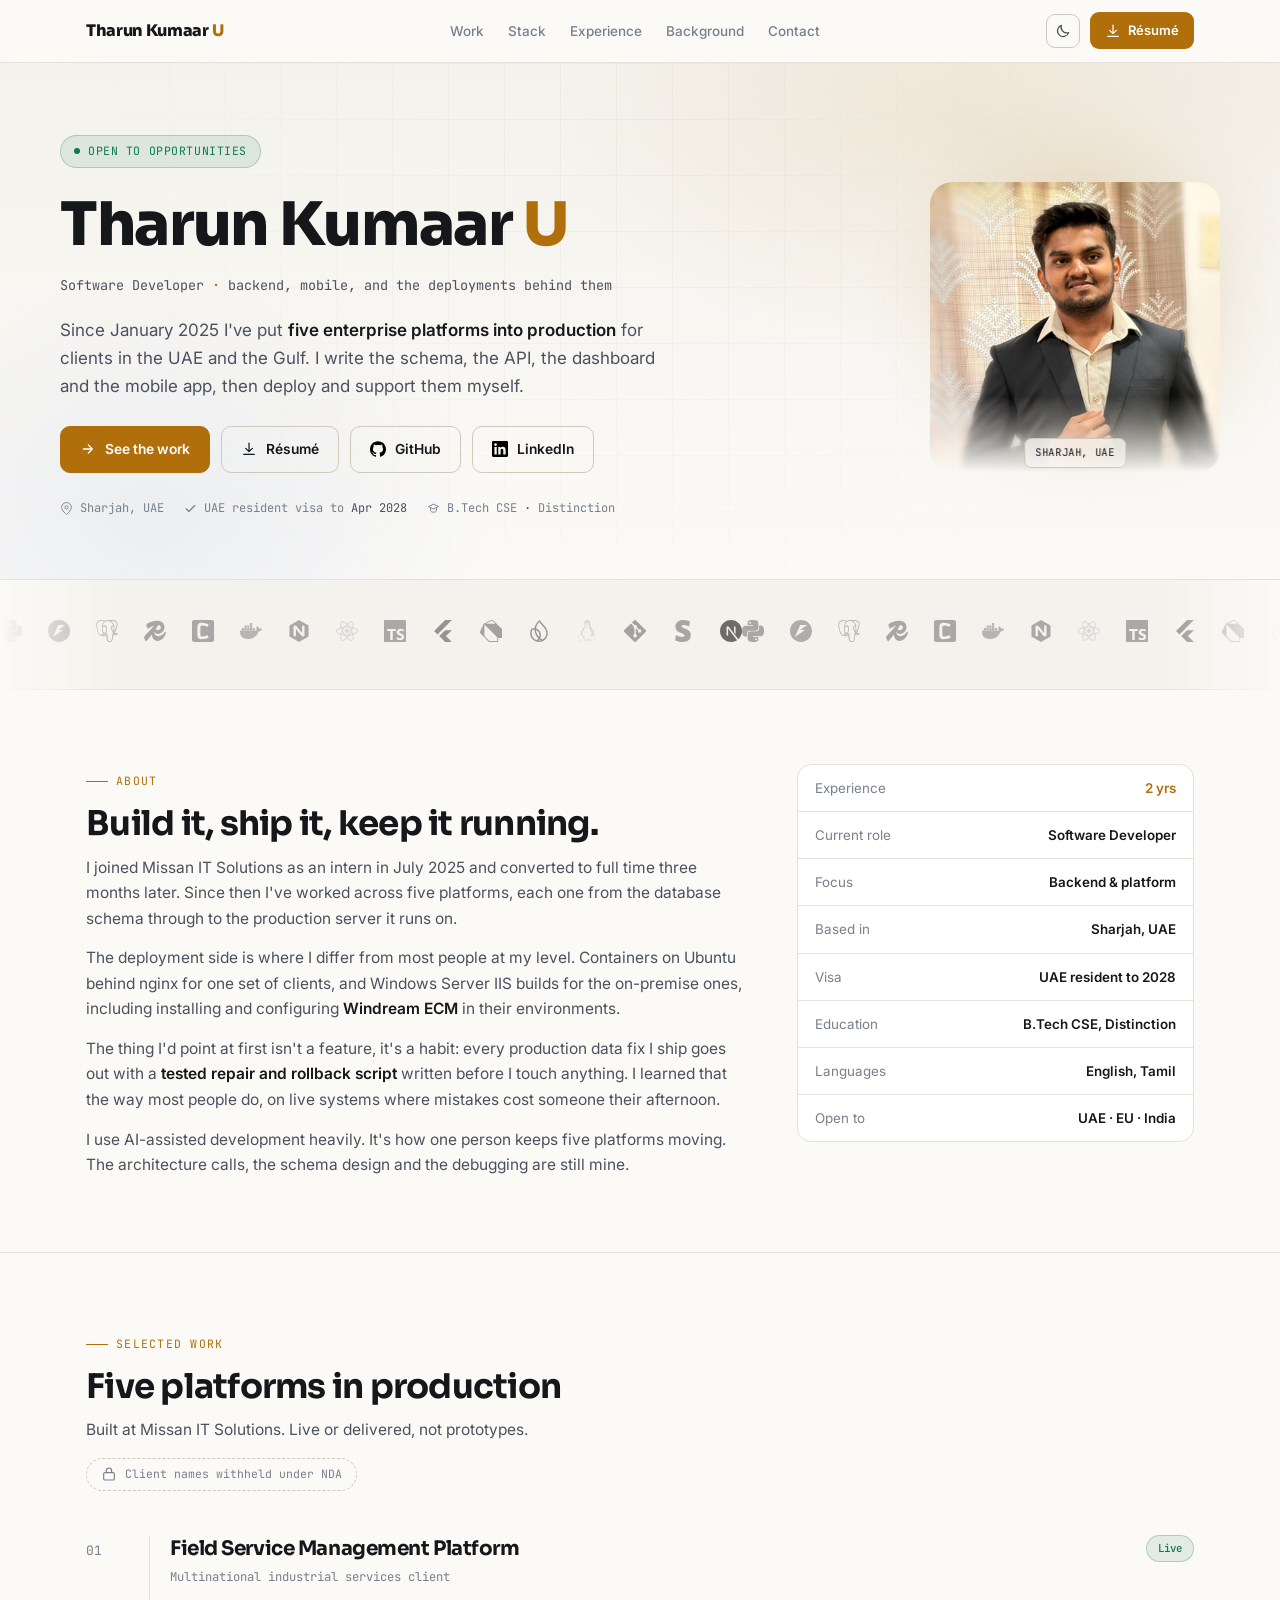
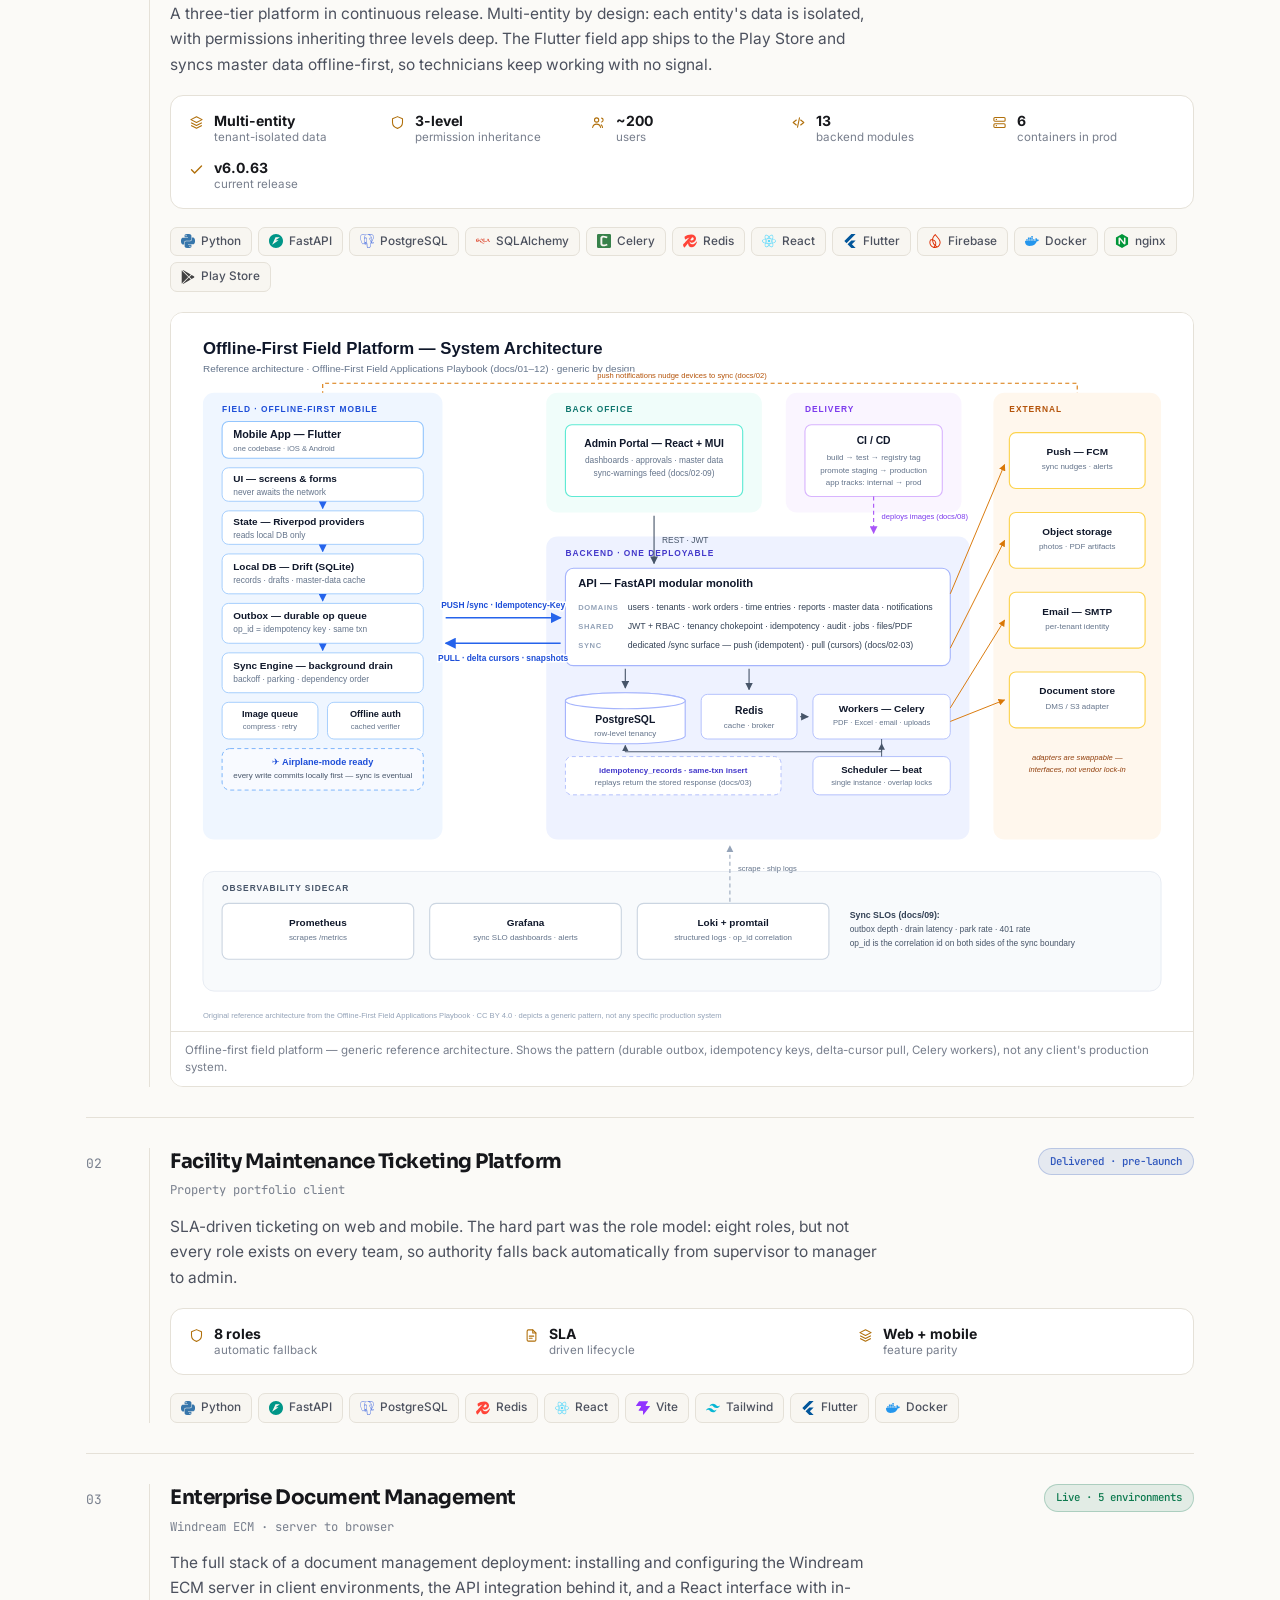
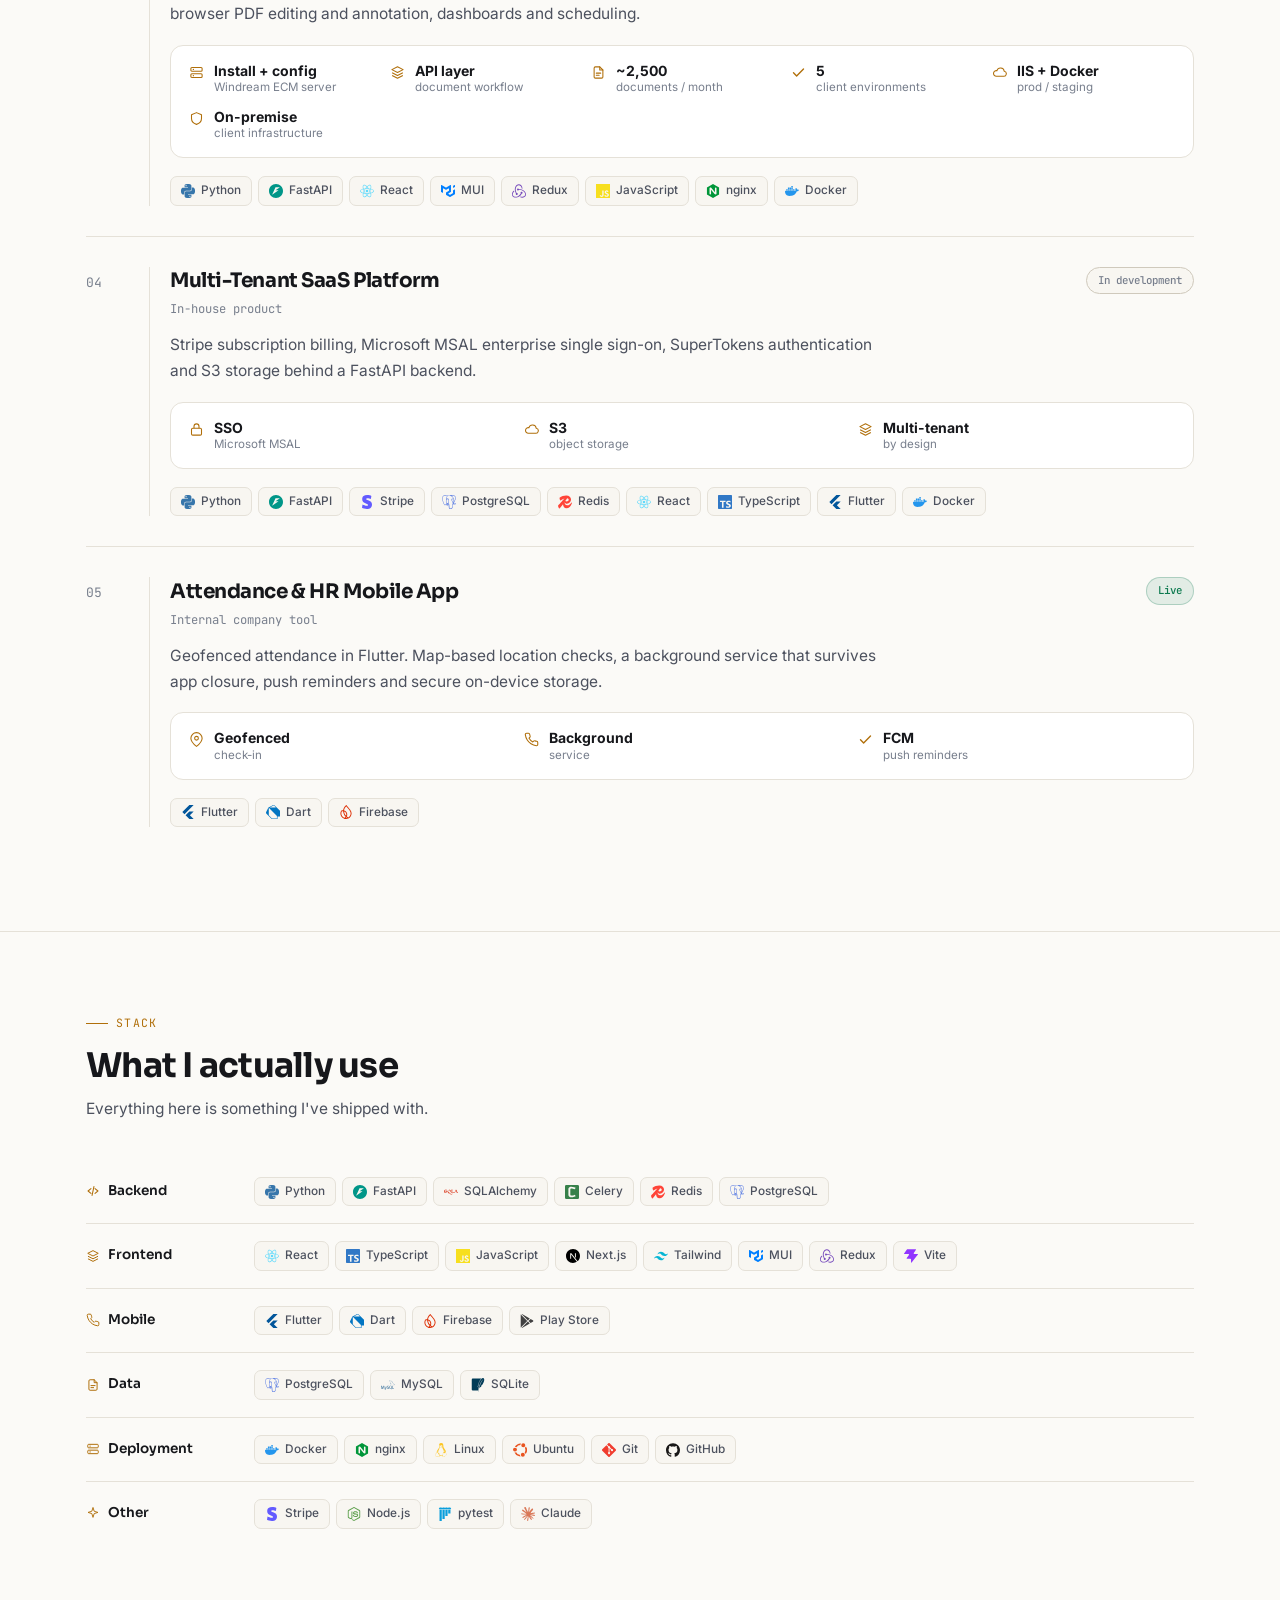
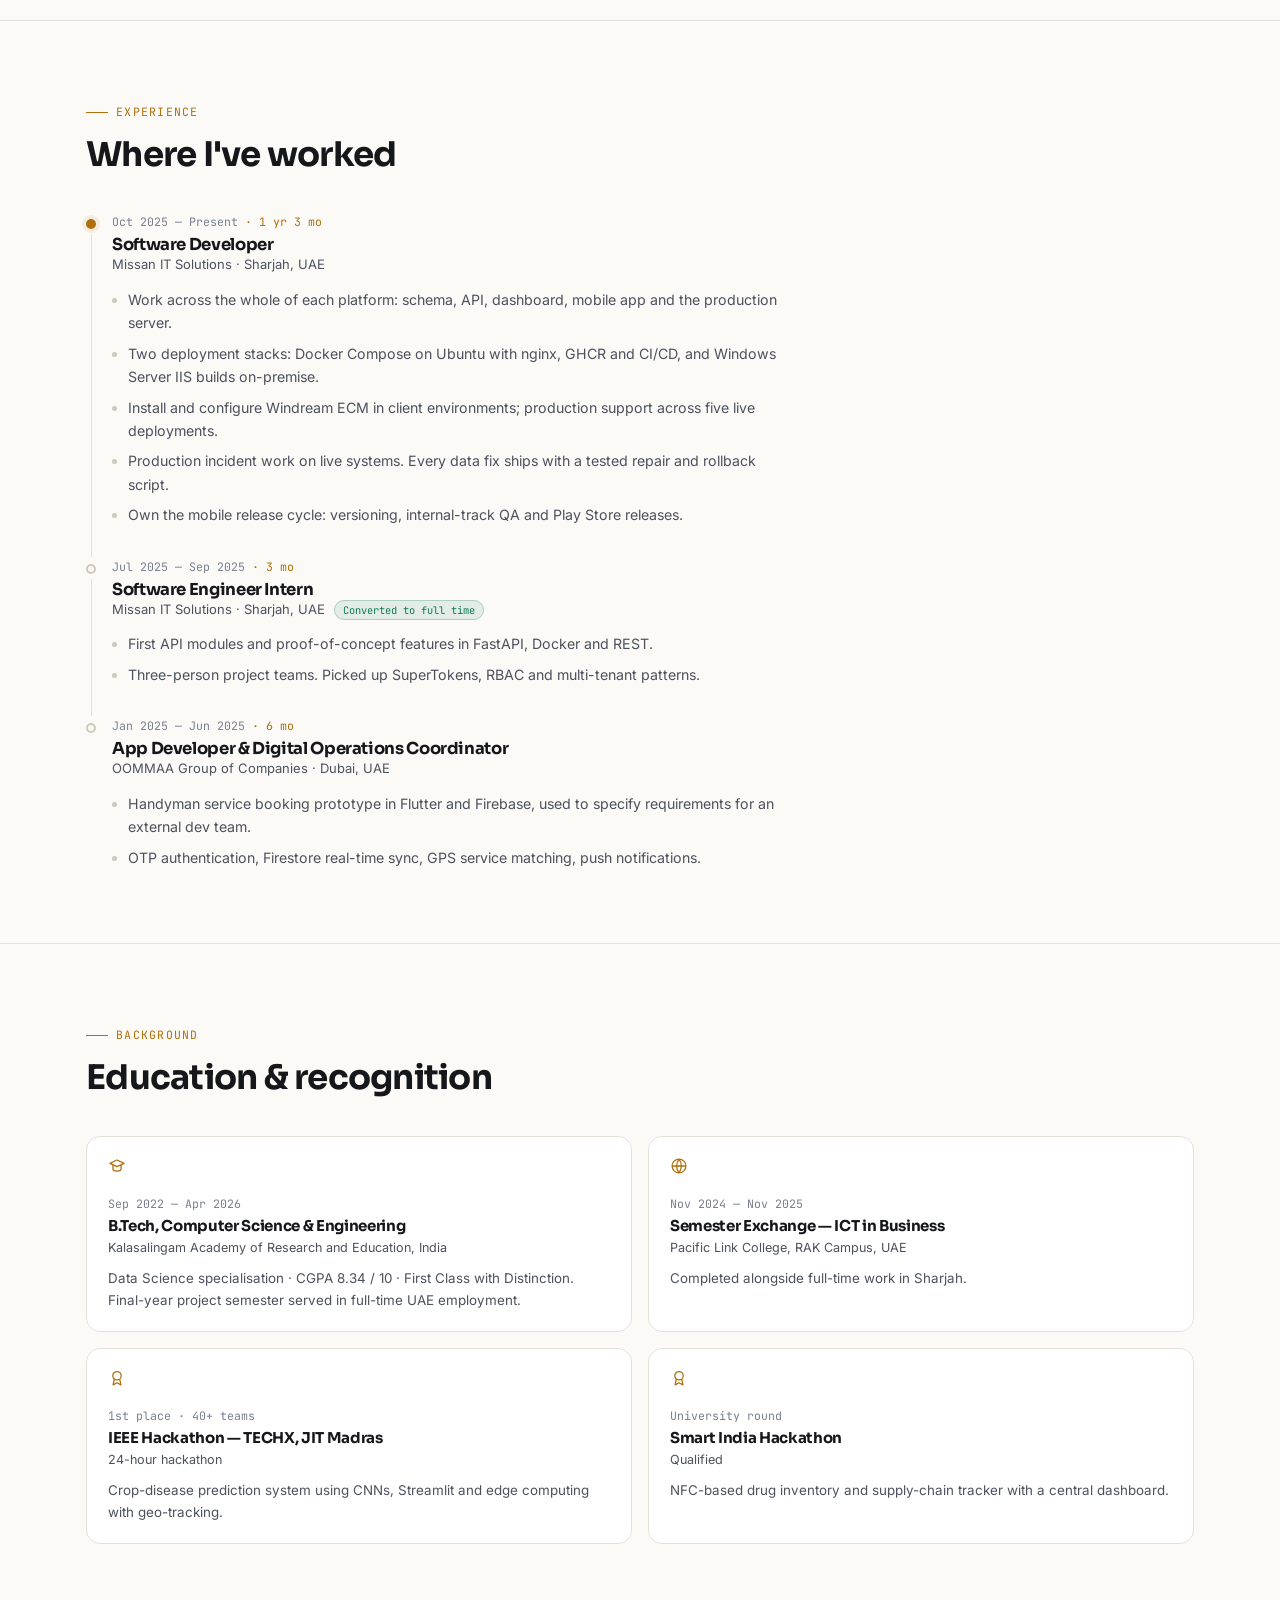
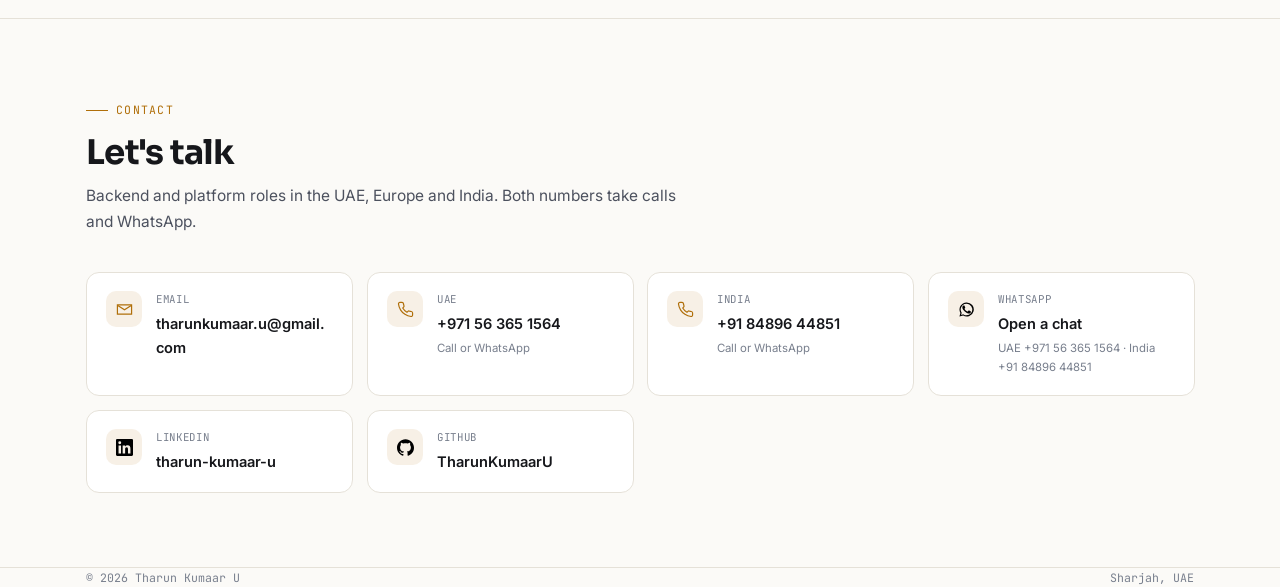
==== commit 52b1cf24: "Use the full name, Tharun Kumaar U, in the header and nav" ====
--- a/index.html
+++ b/index.html
@@ -297,7 +297,7 @@
 <nav>
   <div class="prog" id="prog"></div>
     <div class="wrap nav-in">
-    <a href="#top" class="brand">Tharun Kumaar<em>.</em></a>
+    <a href="#top" class="brand">Tharun Kumaar <em>U</em></a>
     <div class="nav-links">
       <a href="#work">Work</a><a href="#stack">Stack</a><a href="#experience">Experience</a>
       <a href="#background">Background</a><a href="#contact">Contact</a>
@@ -316,7 +316,7 @@
   <div class="wrap hero-in">
     <div>
       <div class="avail"><i></i> Open to opportunities</div>
-      <h1>Tharun Kumaar<em>.</em></h1>
+      <h1>Tharun Kumaar <em>U</em></h1>
       <div class="role">Software Developer <b>·</b> backend, mobile, and the deployments behind them</div>
       <p class="lede">
         Since January 2025 I've put <strong>five enterprise platforms into production</strong> for clients
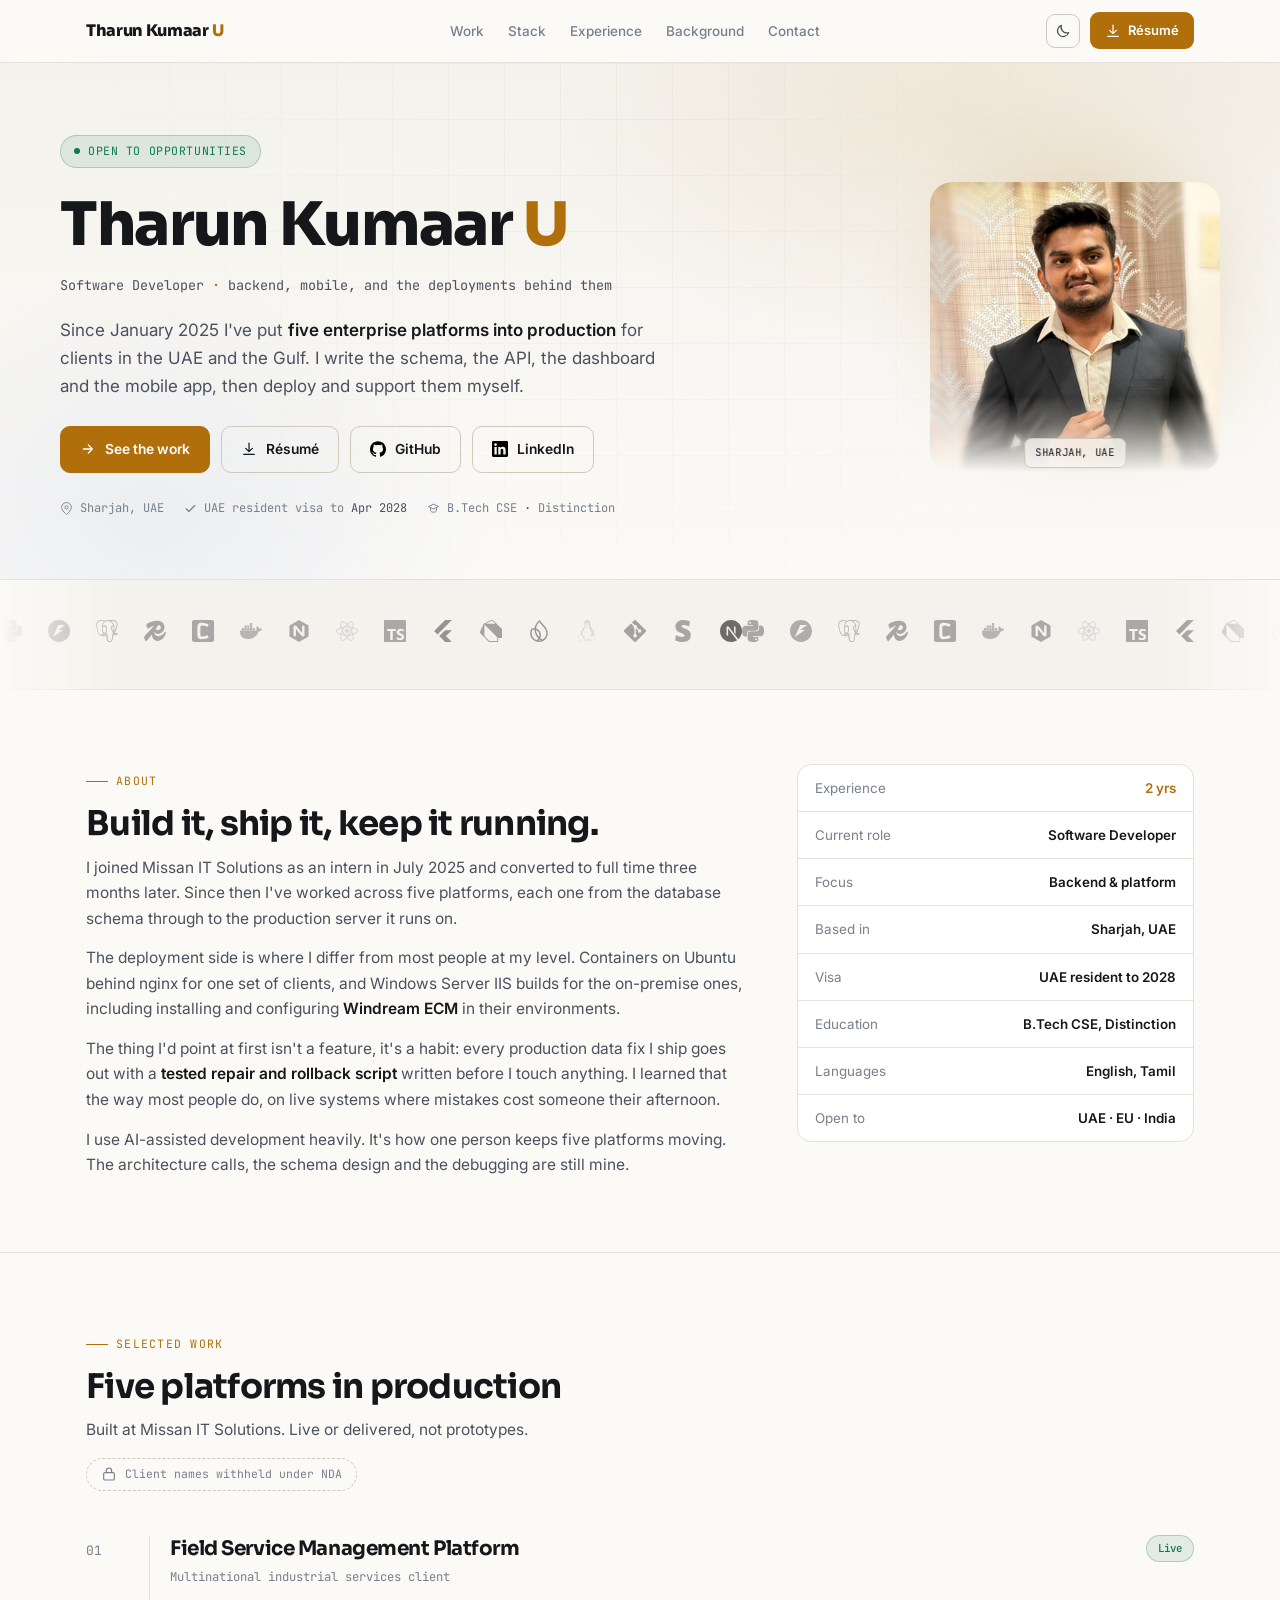
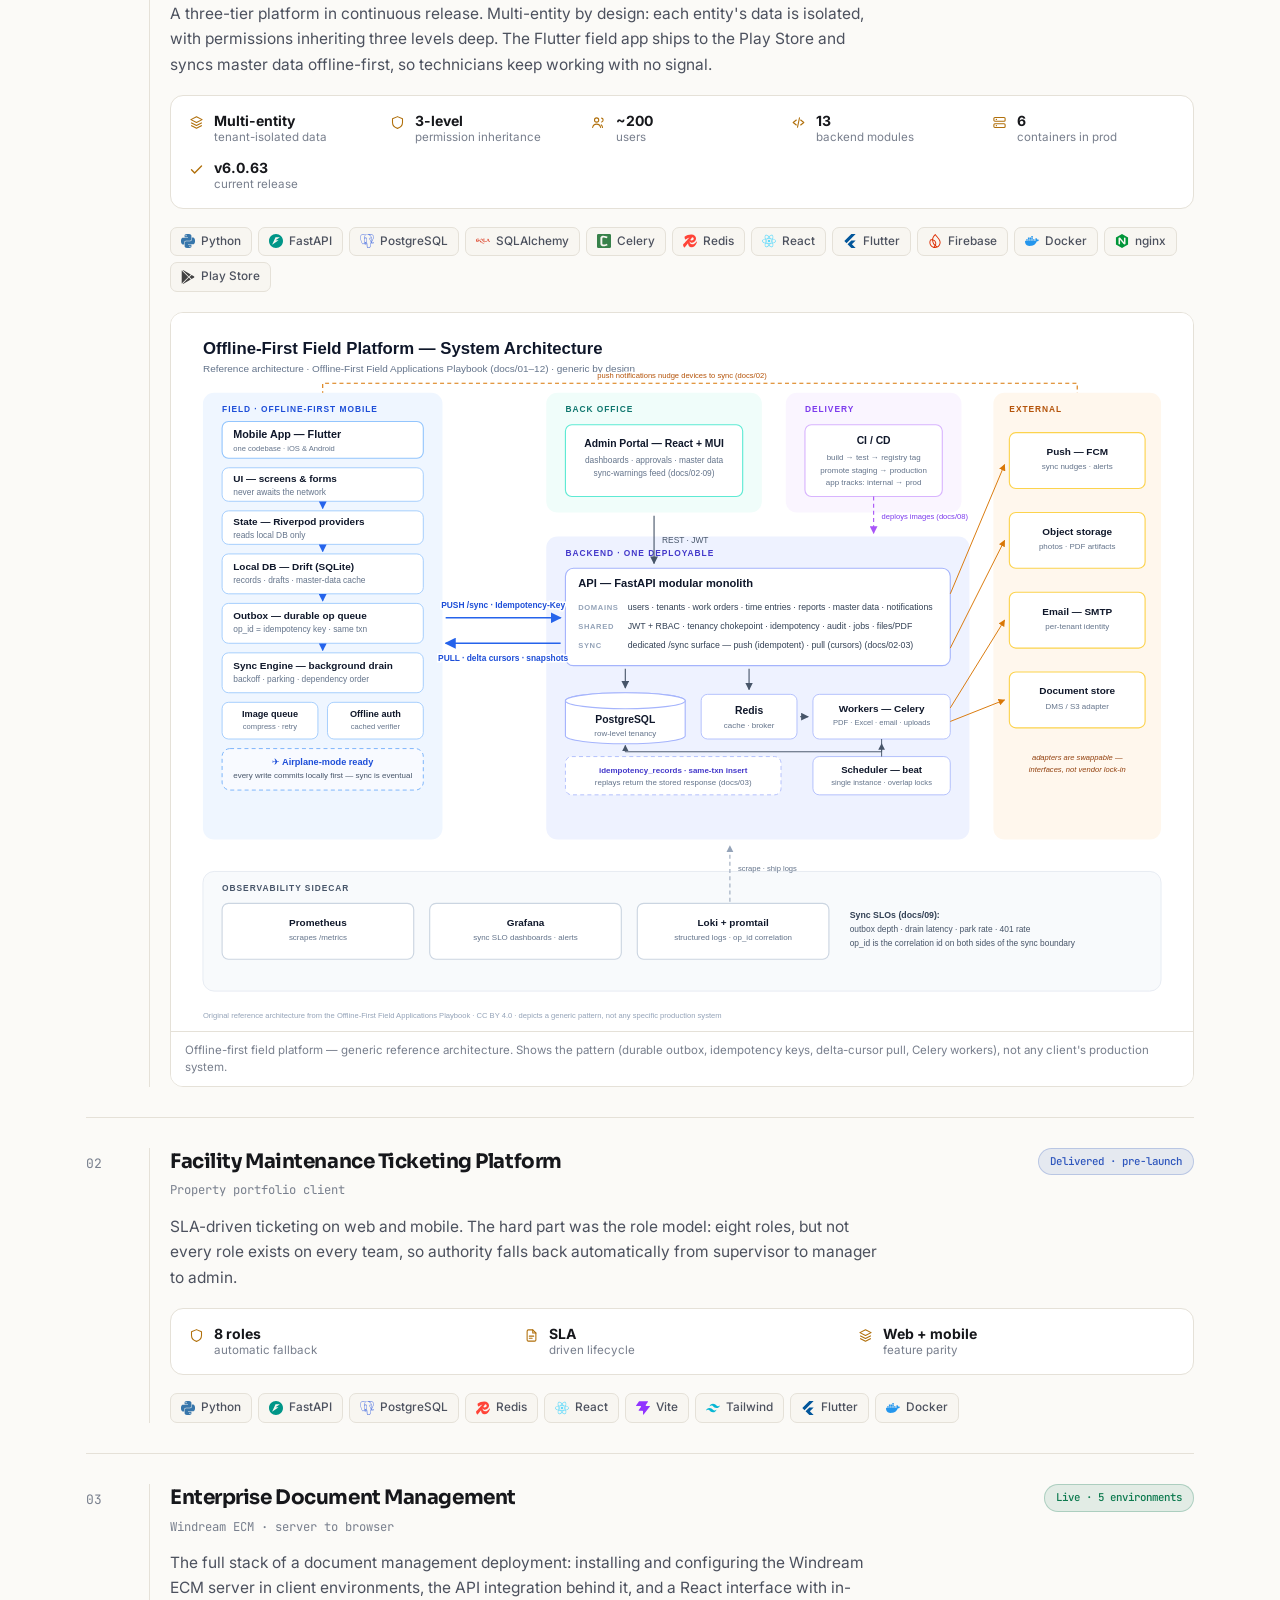
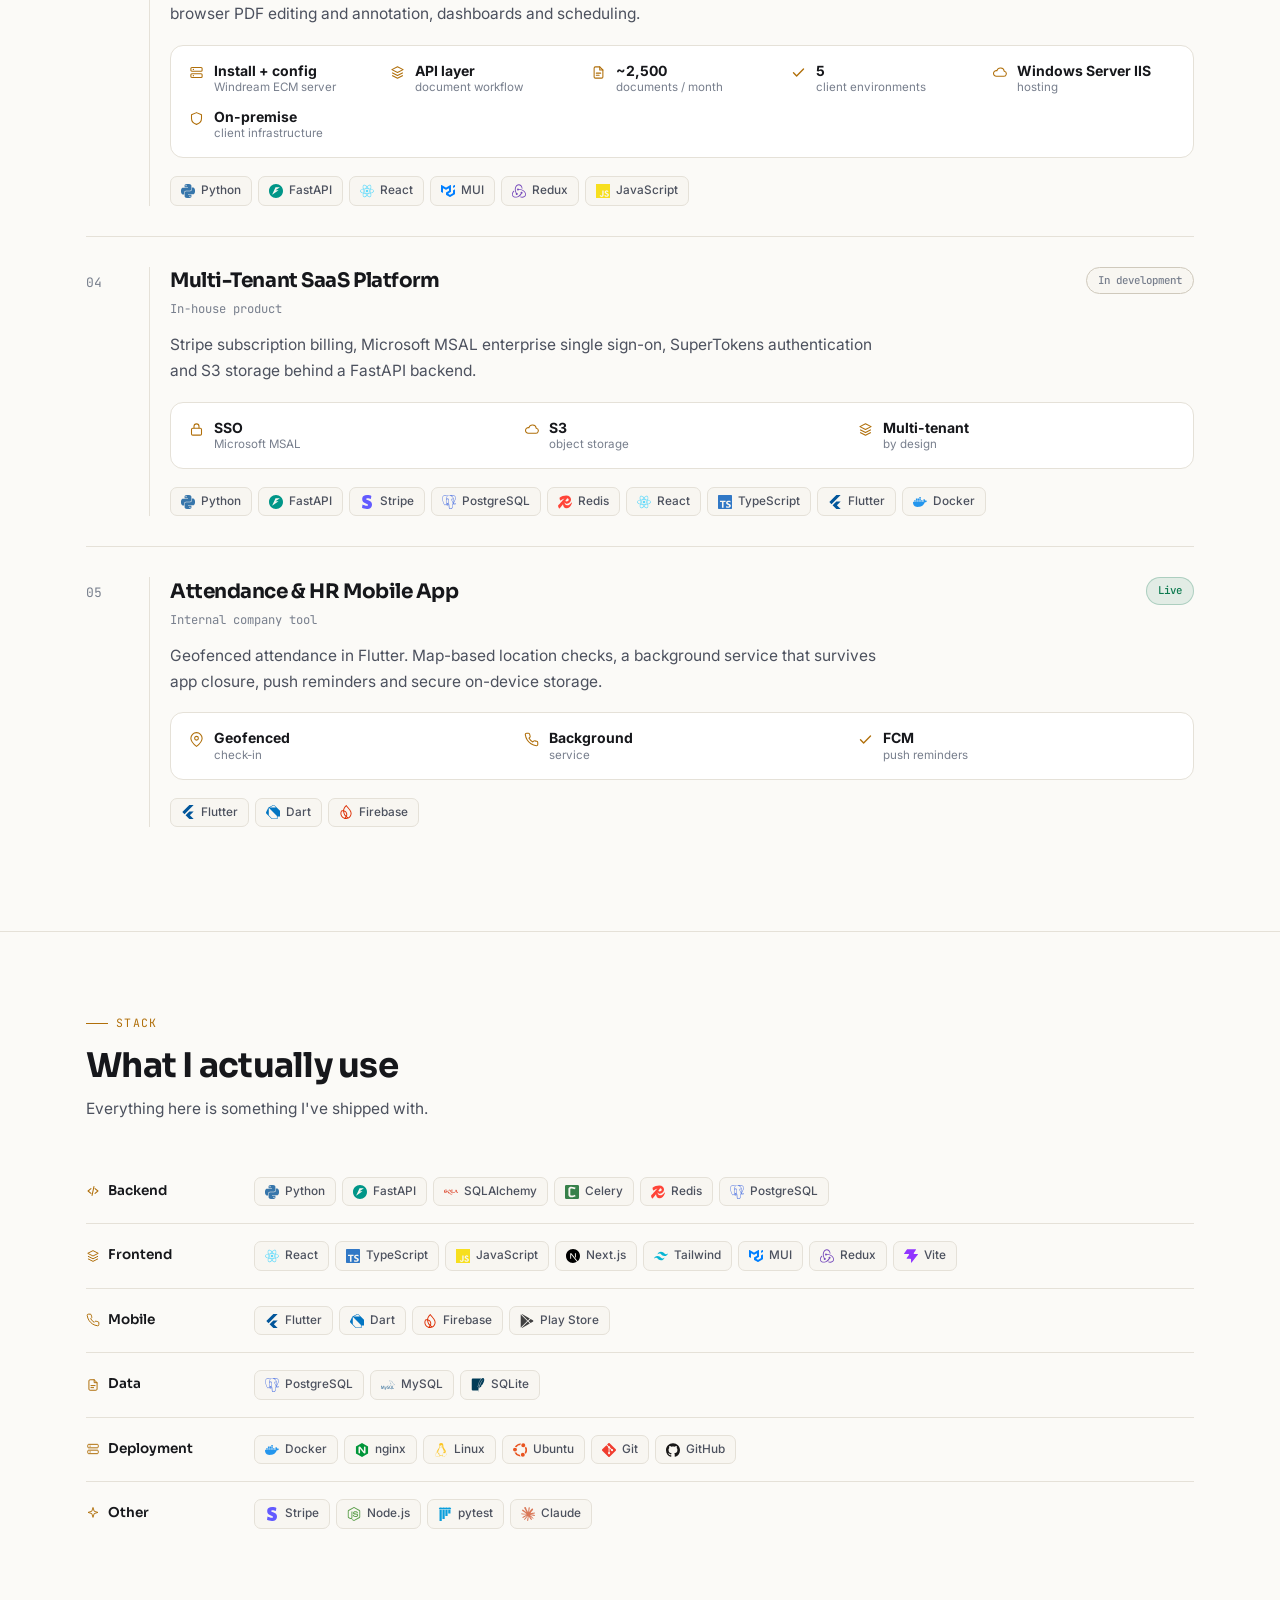
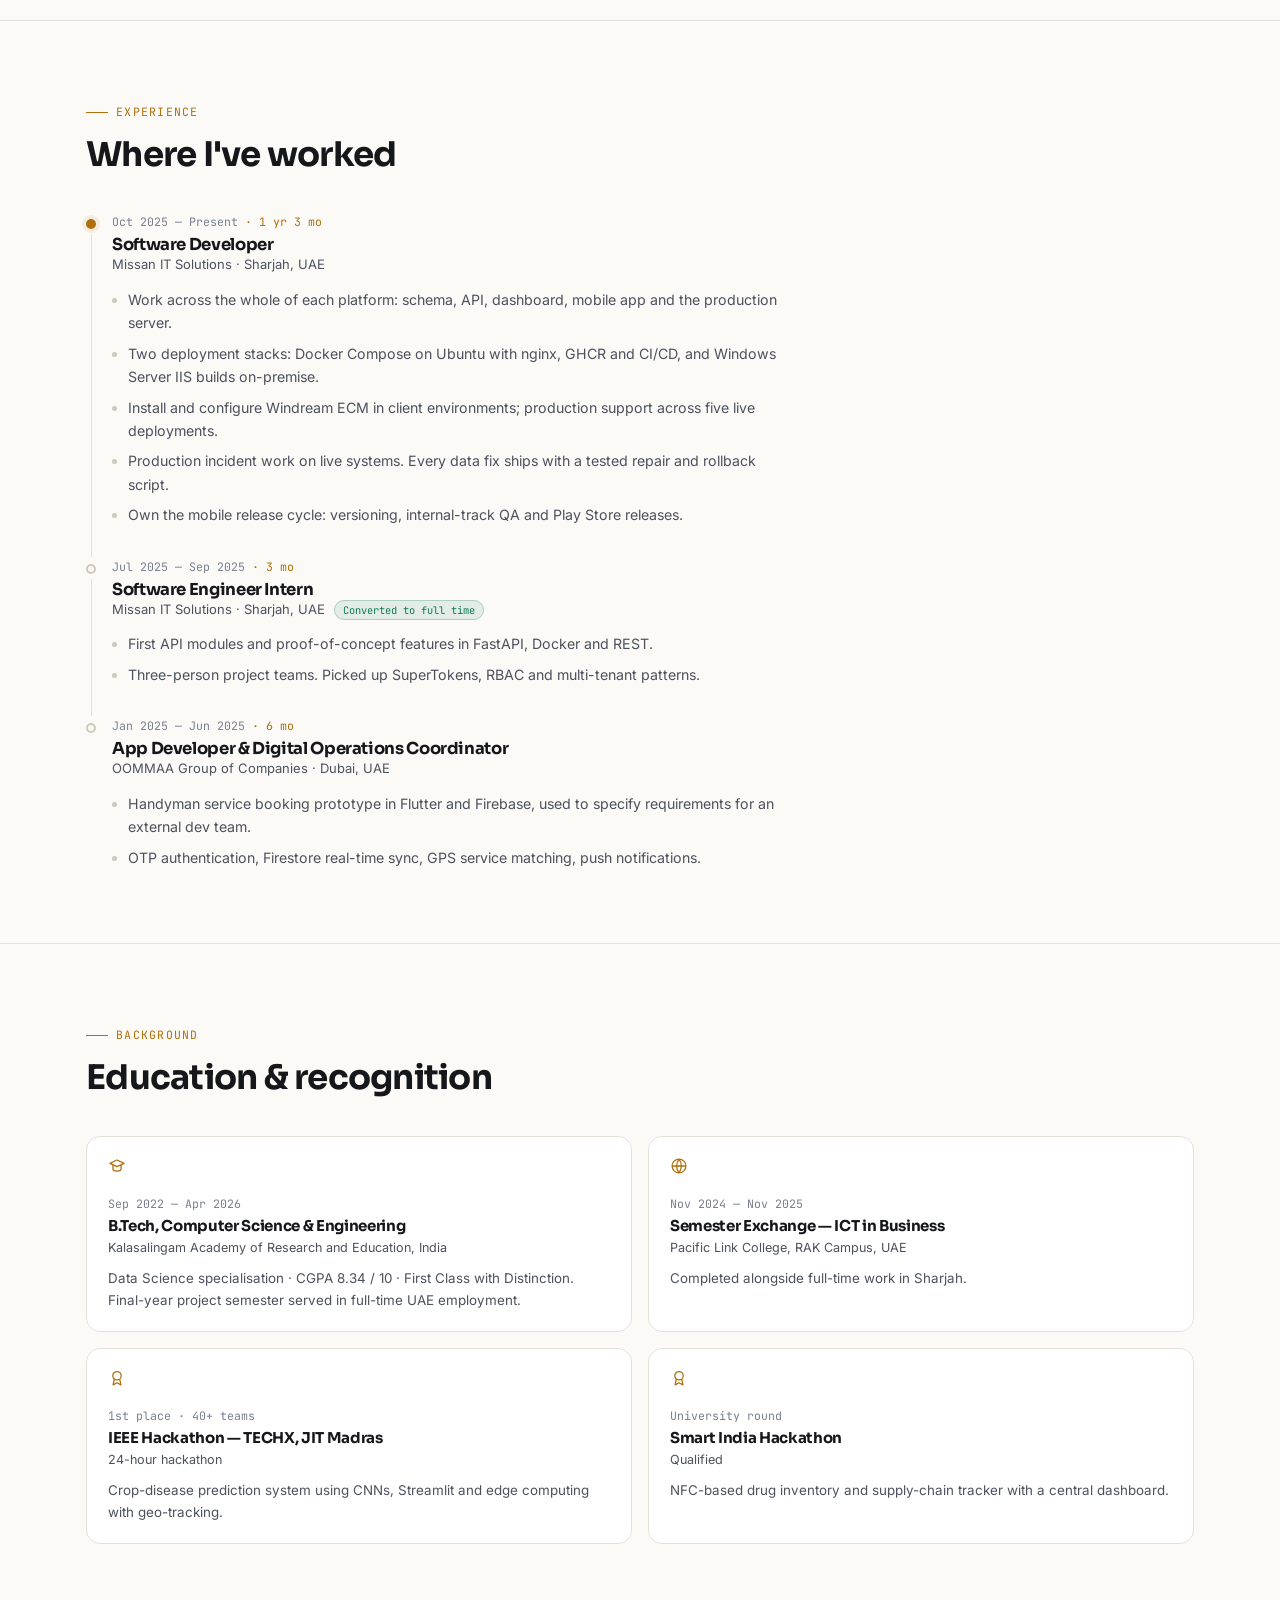
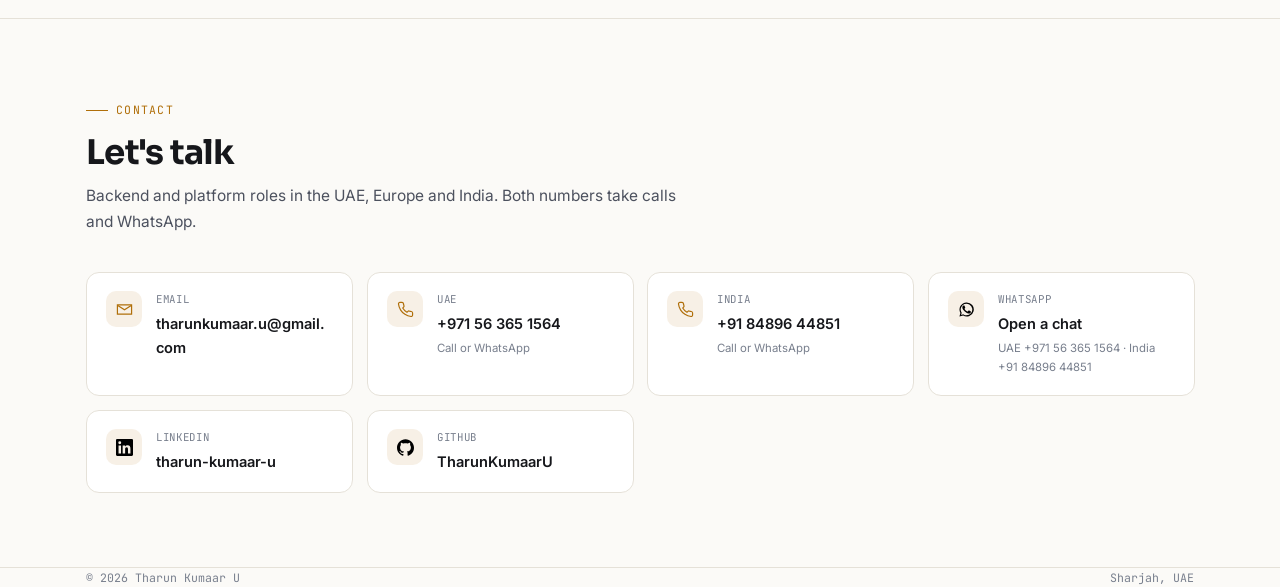
==== commit 8b73b300: "Document management runs on Windows Server IIS, not Docker Drop Docker and nginx from the ECM entry " ====
--- a/index.html
+++ b/index.html
@@ -430,8 +430,8 @@
           </div>
           <p class="sector">Windream ECM · server to browser</p>
           <p class="desc">The full stack of a document management deployment: installing and configuring the Windream ECM server in client environments, the API integration behind it, and a React interface with in-browser PDF editing and annotation, dashboards and scheduling.</p>
-          <div class="factgrid"><div class="fact"><svg class="fi" aria-hidden="true"><use href="#u-server"/></svg><div><b>Install + config</b><span>Windream ECM server</span></div></div><div class="fact"><svg class="fi" aria-hidden="true"><use href="#u-layers"/></svg><div><b>API layer</b><span>document workflow</span></div></div><div class="fact"><svg class="fi" aria-hidden="true"><use href="#u-doc"/></svg><div><b>~2,500</b><span>documents / month</span></div></div><div class="fact"><svg class="fi" aria-hidden="true"><use href="#u-check"/></svg><div><b>5</b><span>client environments</span></div></div><div class="fact"><svg class="fi" aria-hidden="true"><use href="#u-cloud"/></svg><div><b>IIS + Docker</b><span>prod / staging</span></div></div><div class="fact"><svg class="fi" aria-hidden="true"><use href="#u-shield"/></svg><div><b>On-premise</b><span>client infrastructure</span></div></div></div>
-          <ul class="techrow"><li class="t"><svg class="ti" style="color:#3776AB" aria-hidden="true"><use href="#i-python"/></svg>Python</li><li class="t"><svg class="ti" style="color:#009688" aria-hidden="true"><use href="#i-fastapi"/></svg>FastAPI</li><li class="t"><svg class="ti" style="color:#61DAFB" aria-hidden="true"><use href="#i-react"/></svg>React</li><li class="t"><svg class="ti" style="color:#007FFF" aria-hidden="true"><use href="#i-mui"/></svg>MUI</li><li class="t"><svg class="ti" style="color:#764ABC" aria-hidden="true"><use href="#i-redux"/></svg>Redux</li><li class="t"><svg class="ti" style="color:#F7DF1E" aria-hidden="true"><use href="#i-javascript"/></svg>JavaScript</li><li class="t"><svg class="ti" style="color:#009639" aria-hidden="true"><use href="#i-nginx"/></svg>nginx</li><li class="t"><svg class="ti" style="color:#2496ED" aria-hidden="true"><use href="#i-docker"/></svg>Docker</li></ul>
+          <div class="factgrid"><div class="fact"><svg class="fi" aria-hidden="true"><use href="#u-server"/></svg><div><b>Install + config</b><span>Windream ECM server</span></div></div><div class="fact"><svg class="fi" aria-hidden="true"><use href="#u-layers"/></svg><div><b>API layer</b><span>document workflow</span></div></div><div class="fact"><svg class="fi" aria-hidden="true"><use href="#u-doc"/></svg><div><b>~2,500</b><span>documents / month</span></div></div><div class="fact"><svg class="fi" aria-hidden="true"><use href="#u-check"/></svg><div><b>5</b><span>client environments</span></div></div><div class="fact"><svg class="fi" aria-hidden="true"><use href="#u-cloud"/></svg><div><b>Windows Server IIS</b><span>hosting</span></div></div><div class="fact"><svg class="fi" aria-hidden="true"><use href="#u-shield"/></svg><div><b>On-premise</b><span>client infrastructure</span></div></div></div>
+          <ul class="techrow"><li class="t"><svg class="ti" style="color:#3776AB" aria-hidden="true"><use href="#i-python"/></svg>Python</li><li class="t"><svg class="ti" style="color:#009688" aria-hidden="true"><use href="#i-fastapi"/></svg>FastAPI</li><li class="t"><svg class="ti" style="color:#61DAFB" aria-hidden="true"><use href="#i-react"/></svg>React</li><li class="t"><svg class="ti" style="color:#007FFF" aria-hidden="true"><use href="#i-mui"/></svg>MUI</li><li class="t"><svg class="ti" style="color:#764ABC" aria-hidden="true"><use href="#i-redux"/></svg>Redux</li><li class="t"><svg class="ti" style="color:#F7DF1E" aria-hidden="true"><use href="#i-javascript"/></svg>JavaScript</li></ul>
           
         </div>
       </article>
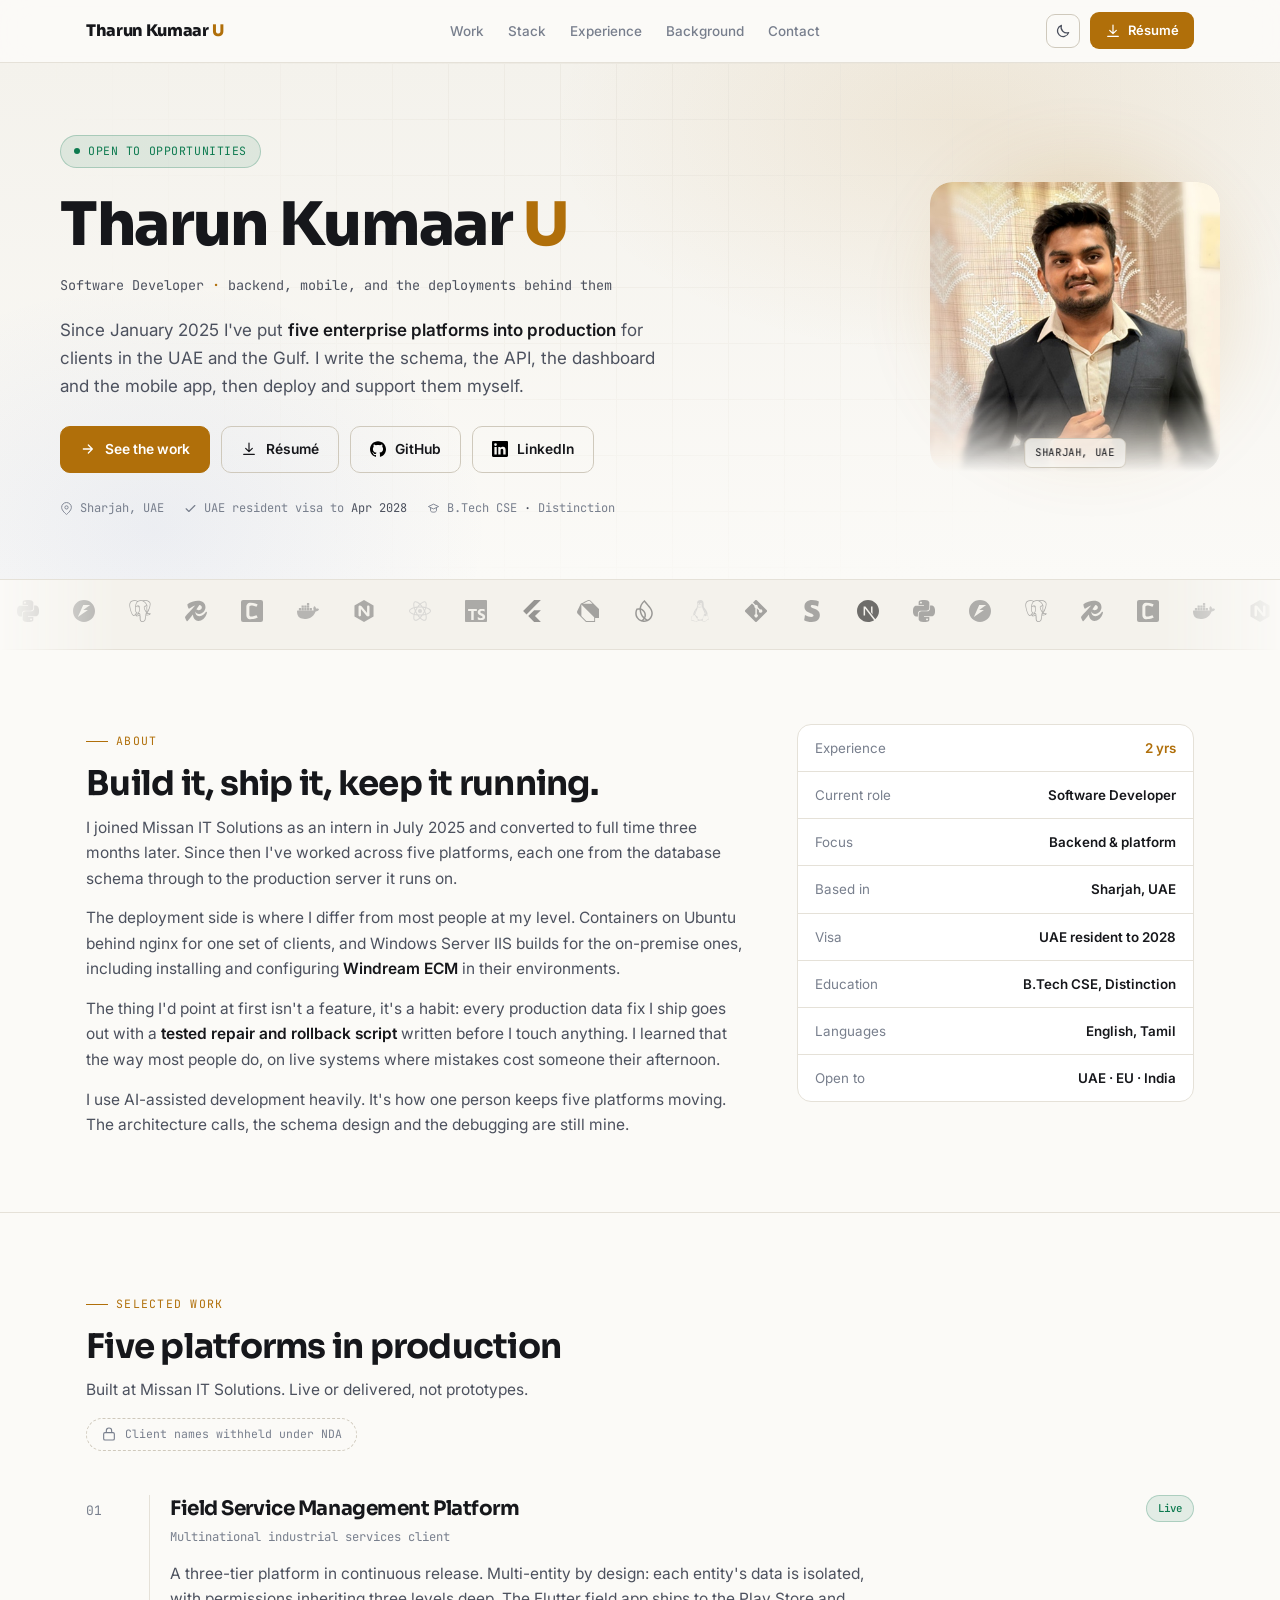
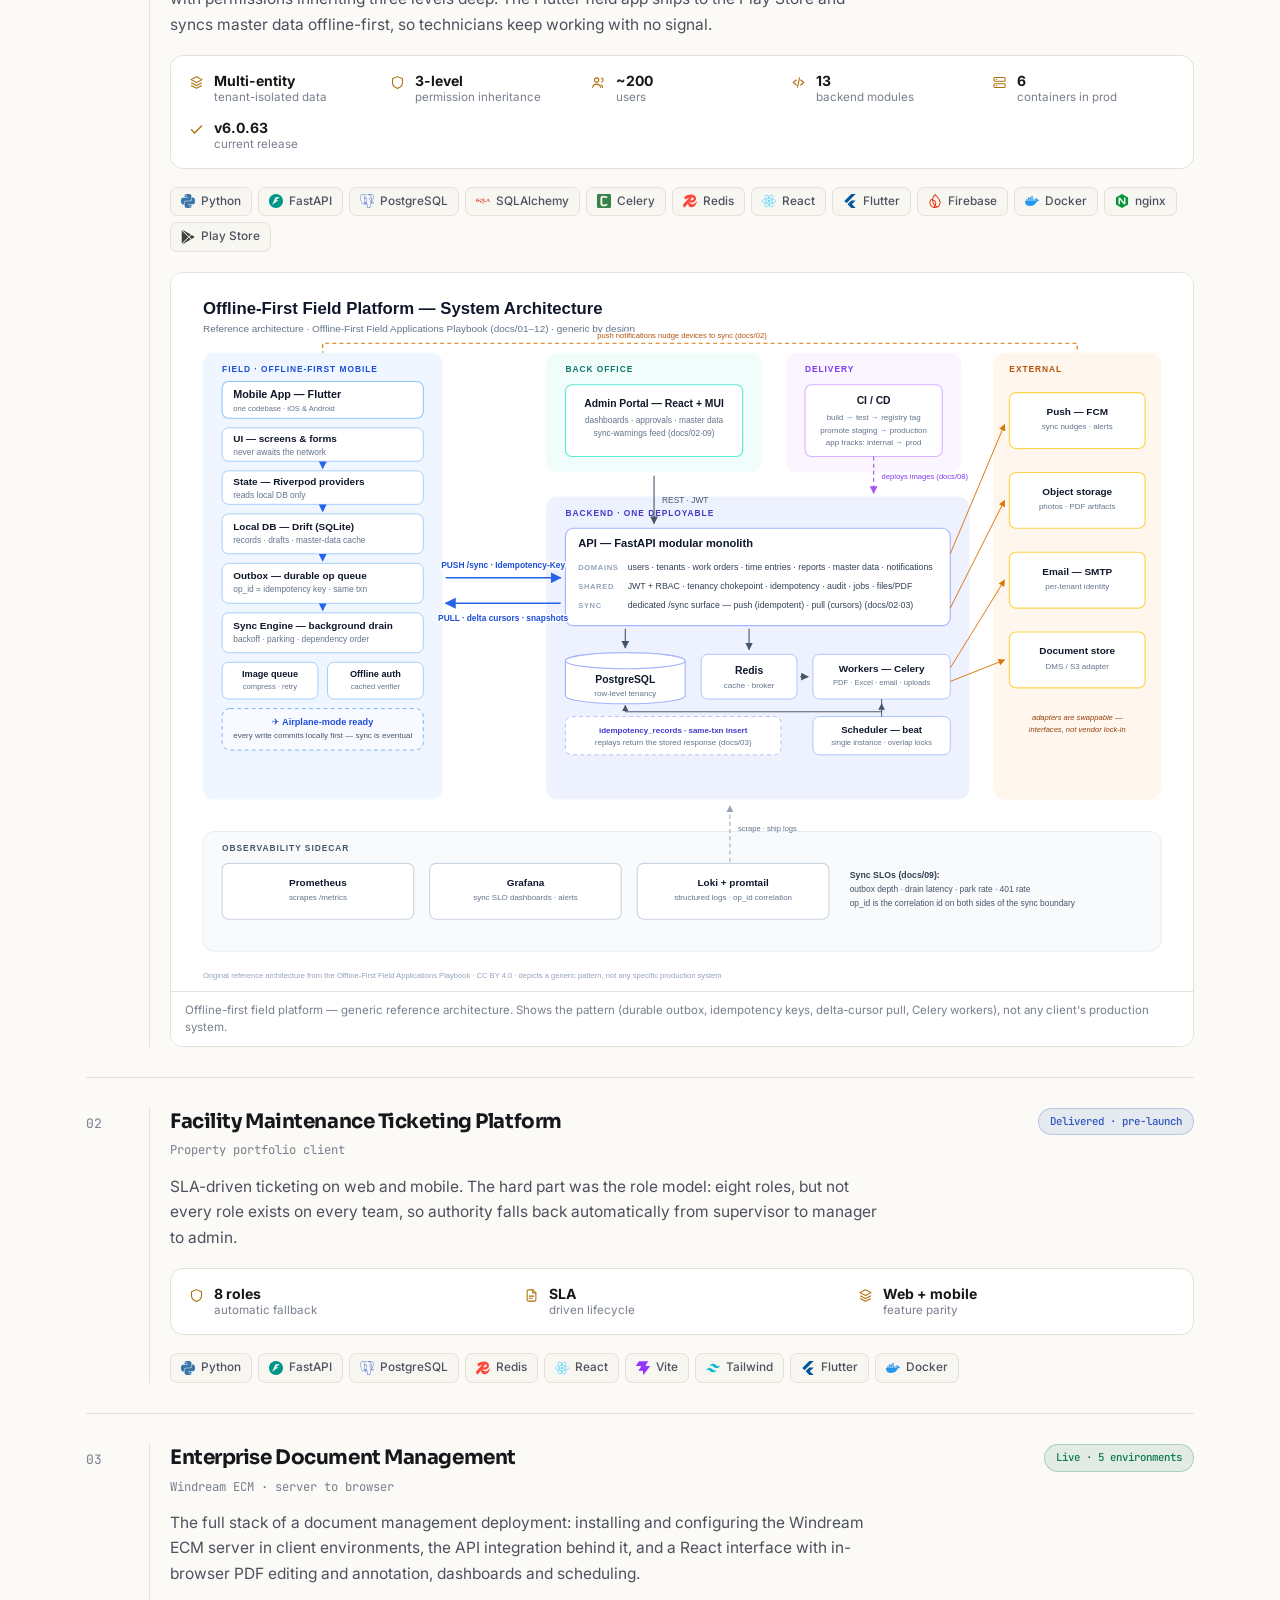
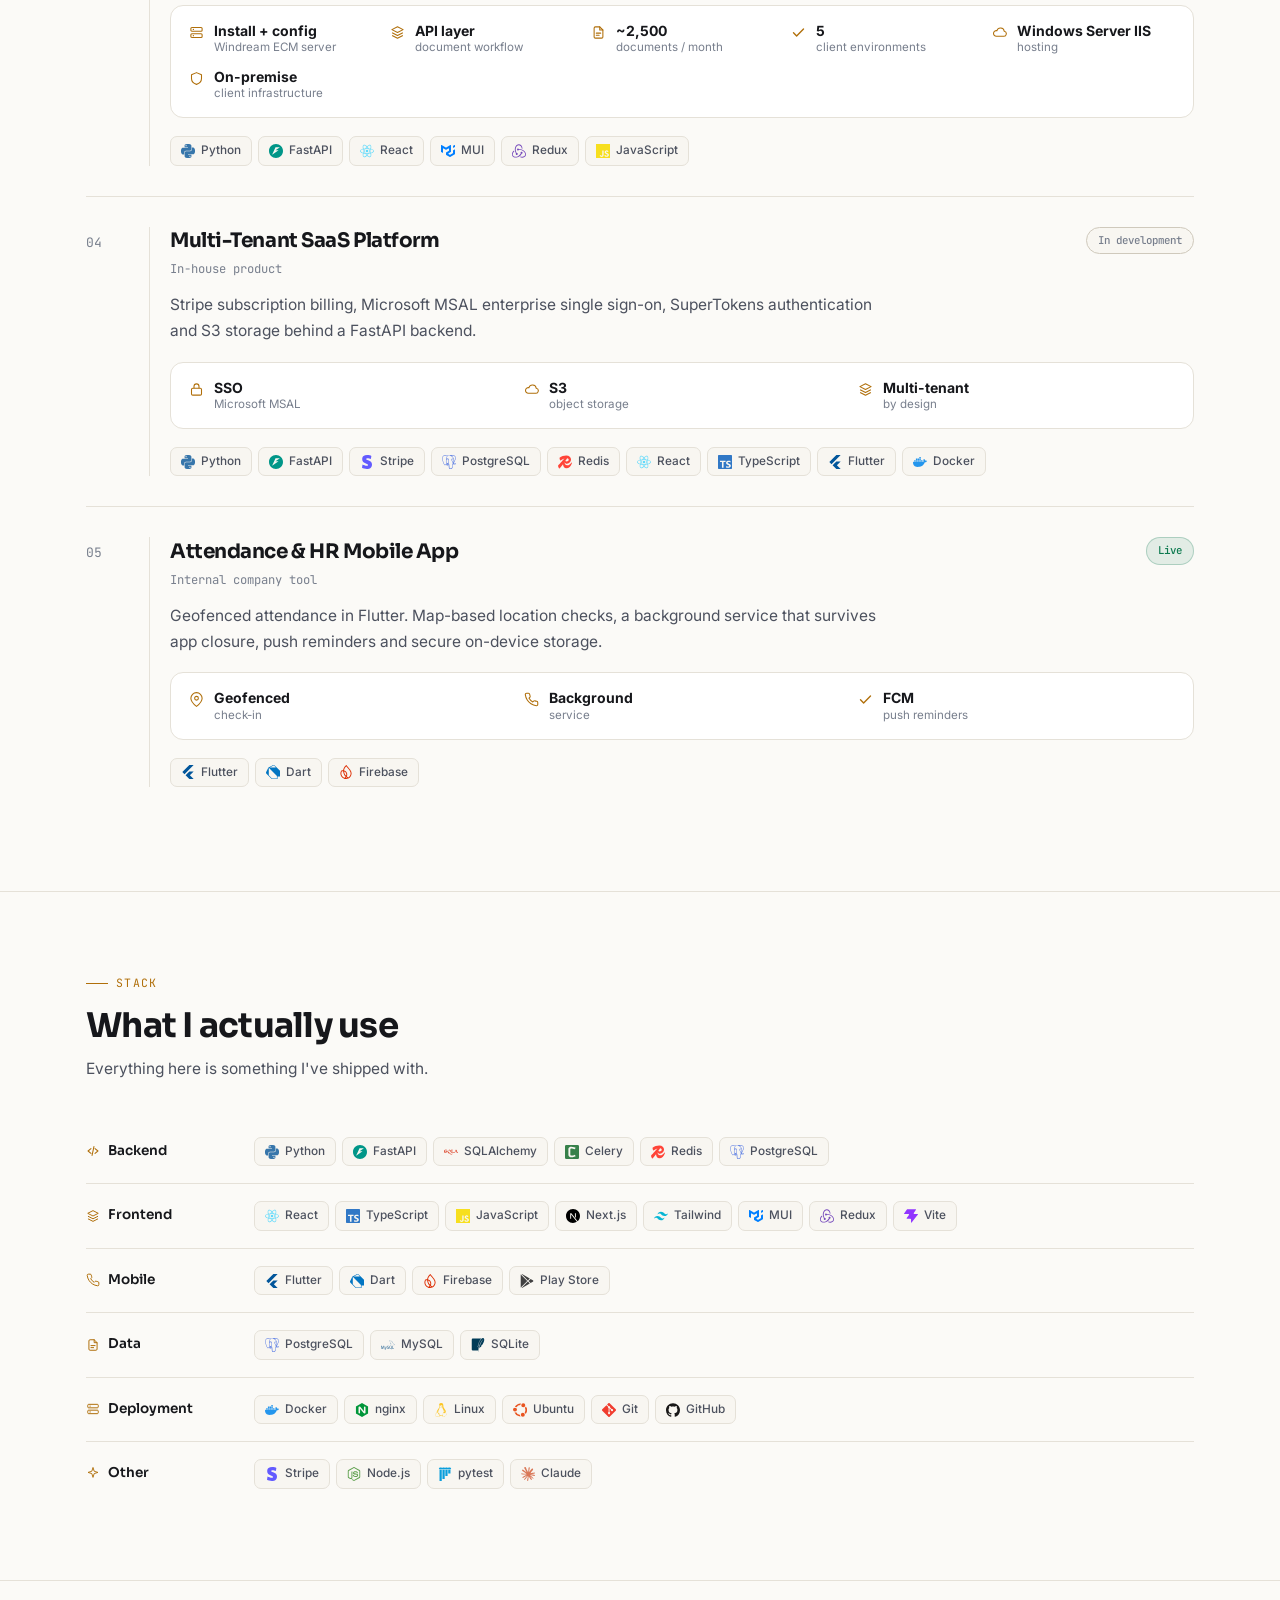
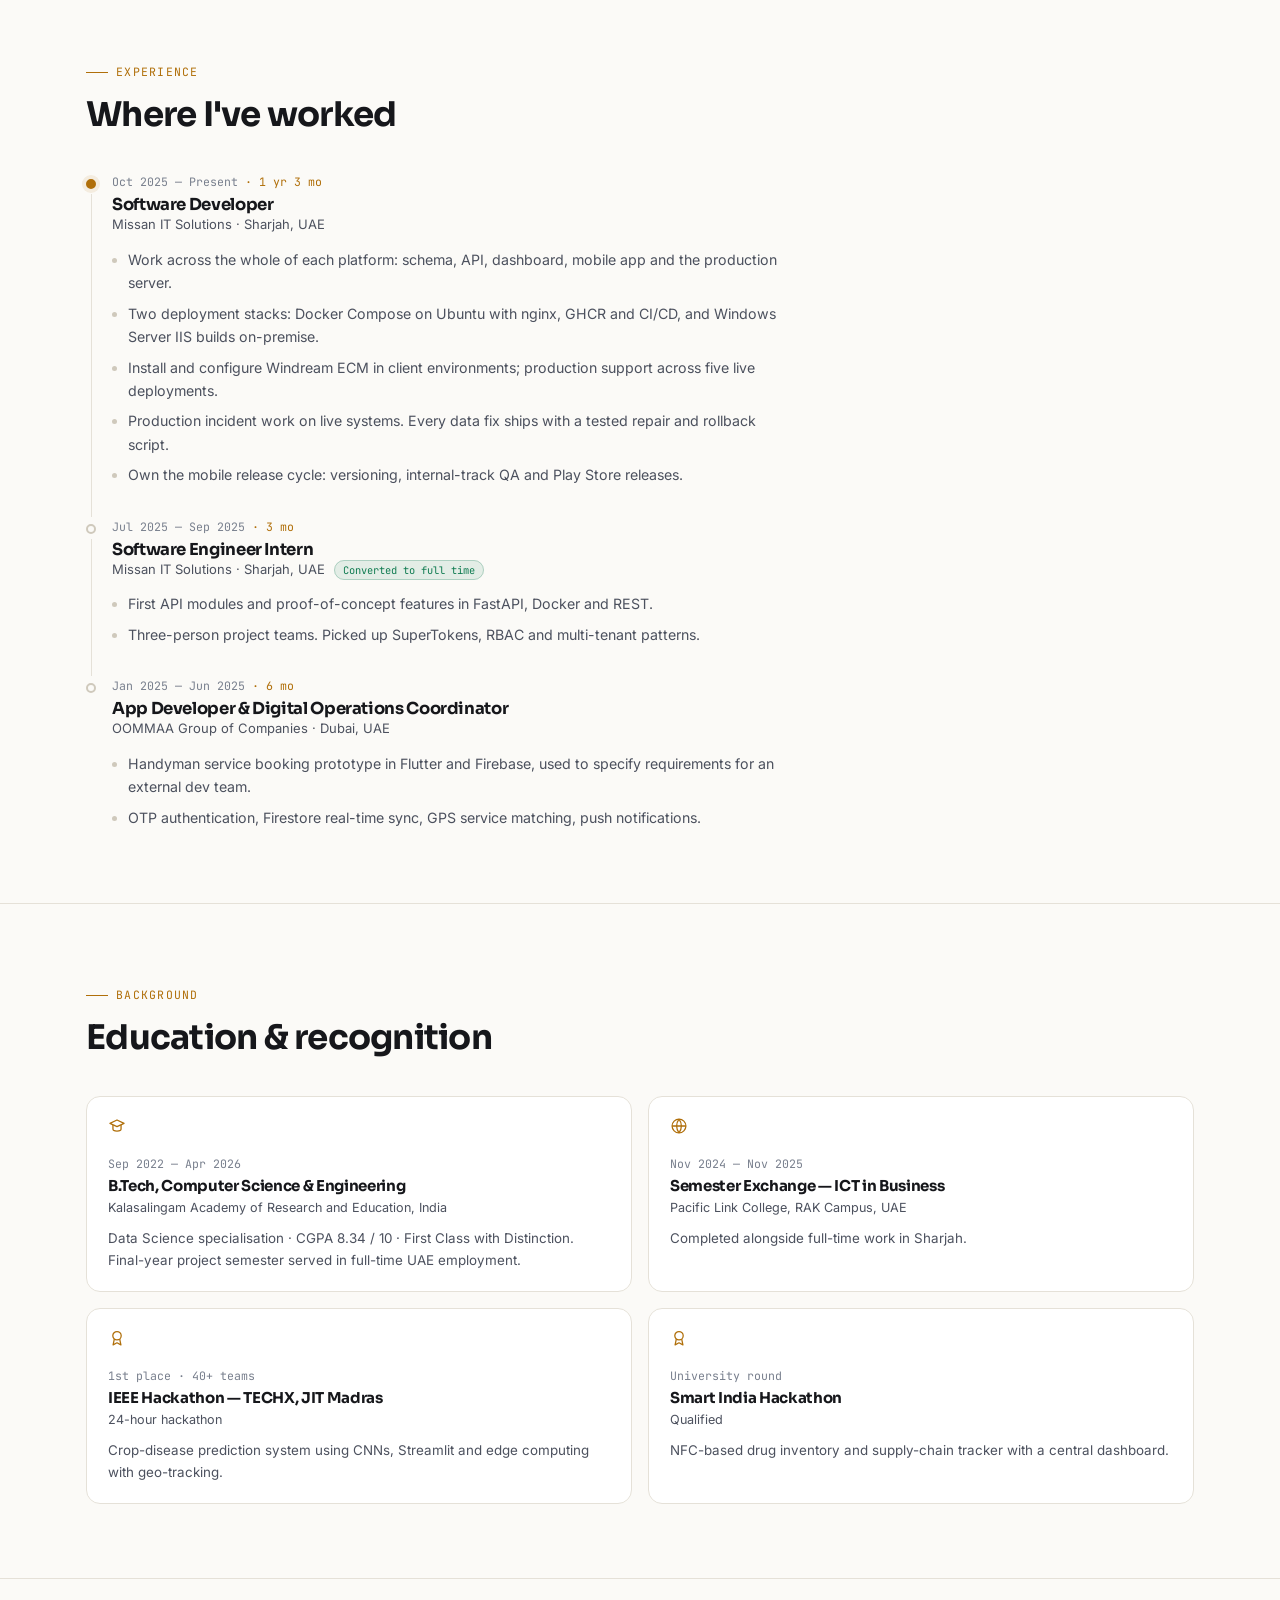
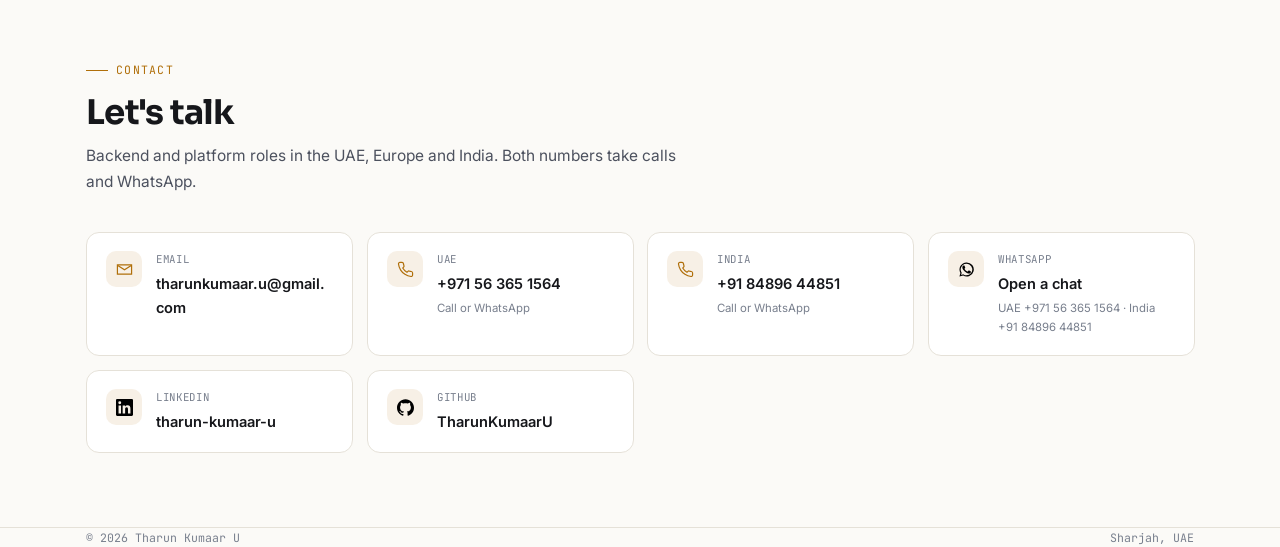
==== commit 25831fc1: "Fix the logo marquee: even seams and full-width coverage Two bugs. A leftover .strip ul rule outrank" ====
--- a/index.html
+++ b/index.html
@@ -132,9 +132,7 @@
 
 /* logo strip */
 .strip{border-bottom:1px solid var(--line);background:var(--bg-2)}
-.strip ul{list-style:none;display:flex;flex-wrap:wrap;gap:26px;align-items:center;justify-content:center;padding:20px 0}
-.strip svg{width:21px;height:21px;fill:currentColor;opacity:var(--strip-op);filter:grayscale(var(--strip-gray));transition:opacity .2s,filter .2s}
-.strip li:hover svg{opacity:1;filter:none}
+
 
 /* sections */
 section{padding:74px 0;border-bottom:1px solid var(--line)}
@@ -224,7 +222,7 @@
 @keyframes riseIn{from{opacity:0;transform:translateY(20px)}to{opacity:1;transform:none}}
 @keyframes drift{0%{transform:translate3d(0,0,0) scale(1)}50%{transform:translate3d(-2.5%,2%,0) scale(1.07)}100%{transform:translate3d(0,0,0) scale(1)}}
 @keyframes floaty{0%,100%{transform:translateY(0)}50%{transform:translateY(-11px)}}
-@keyframes marquee{from{transform:translateX(0)}to{transform:translateX(-50%)}}
+@keyframes marquee{from{transform:translateX(0)}to{transform:translateX(-33.3333%)}}
 @keyframes pulseRing{0%{box-shadow:0 0 0 0 var(--ok-line)}70%{box-shadow:0 0 0 7px transparent}100%{box-shadow:0 0 0 0 transparent}}
 
 .hero-in > div > *{animation:riseIn .7s cubic-bezier(.22,.8,.3,1) both}
@@ -249,9 +247,9 @@
 
 /* marquee */
 .strip{overflow:hidden;-webkit-mask-image:linear-gradient(90deg,transparent,#000 9%,#000 91%,transparent);mask-image:linear-gradient(90deg,transparent,#000 9%,#000 91%,transparent)}
-.mq{display:flex;width:max-content;animation:marquee 46s linear infinite;padding:20px 0}
+.mq{display:flex;width:max-content;animation:marquee 90s linear infinite;padding:20px 0;will-change:transform}
 .strip:hover .mq{animation-play-state:paused}
-.mq-set{list-style:none;display:flex;gap:34px;align-items:center;padding:0 17px}
+.mq-set{list-style:none;display:flex;gap:34px;align-items:center;padding:0 17px;margin:0;flex:none}
 .mq svg{width:22px;height:22px;fill:currentColor;opacity:var(--strip-op);filter:grayscale(var(--strip-gray));transition:opacity .25s,filter .25s,transform .25s}
 .mq li:hover svg{opacity:1;filter:none;transform:translateY(-3px) scale(1.14)}
 
@@ -342,7 +340,7 @@
   </div>
 </header>
 
-<div class="strip"><div class="mq"><ul class="mq-set"><li title="Python"><svg style="color:#3776AB"><use href="#i-python"/></svg></li><li title="FastAPI"><svg style="color:#009688"><use href="#i-fastapi"/></svg></li><li title="PostgreSQL"><svg style="color:#4169E1"><use href="#i-postgresql"/></svg></li><li title="Redis"><svg style="color:#FF4438"><use href="#i-redis"/></svg></li><li title="Celery"><svg style="color:#37814A"><use href="#i-celery"/></svg></li><li title="Docker"><svg style="color:#2496ED"><use href="#i-docker"/></svg></li><li title="nginx"><svg style="color:#009639"><use href="#i-nginx"/></svg></li><li title="React"><svg style="color:#61DAFB"><use href="#i-react"/></svg></li><li title="TypeScript"><svg style="color:#3178C6"><use href="#i-typescript"/></svg></li><li title="Flutter"><svg style="color:#02569B"><use href="#i-flutter"/></svg></li><li title="Dart"><svg style="color:#0175C2"><use href="#i-dart"/></svg></li><li title="Firebase"><svg style="color:#DD2C00"><use href="#i-firebase"/></svg></li><li title="Linux"><svg style="color:#FCC624"><use href="#i-linux"/></svg></li><li title="Git"><svg style="color:#F03C2E"><use href="#i-git"/></svg></li><li title="Stripe"><svg style="color:#635BFF"><use href="#i-stripe"/></svg></li><li title="Next.js"><svg style="color:#000000"><use href="#i-nextdotjs"/></svg></li></ul><ul class="mq-set" aria-hidden="true"><li title="Python"><svg style="color:#3776AB"><use href="#i-python"/></svg></li><li title="FastAPI"><svg style="color:#009688"><use href="#i-fastapi"/></svg></li><li title="PostgreSQL"><svg style="color:#4169E1"><use href="#i-postgresql"/></svg></li><li title="Redis"><svg style="color:#FF4438"><use href="#i-redis"/></svg></li><li title="Celery"><svg style="color:#37814A"><use href="#i-celery"/></svg></li><li title="Docker"><svg style="color:#2496ED"><use href="#i-docker"/></svg></li><li title="nginx"><svg style="color:#009639"><use href="#i-nginx"/></svg></li><li title="React"><svg style="color:#61DAFB"><use href="#i-react"/></svg></li><li title="TypeScript"><svg style="color:#3178C6"><use href="#i-typescript"/></svg></li><li title="Flutter"><svg style="color:#02569B"><use href="#i-flutter"/></svg></li><li title="Dart"><svg style="color:#0175C2"><use href="#i-dart"/></svg></li><li title="Firebase"><svg style="color:#DD2C00"><use href="#i-firebase"/></svg></li><li title="Linux"><svg style="color:#FCC624"><use href="#i-linux"/></svg></li><li title="Git"><svg style="color:#F03C2E"><use href="#i-git"/></svg></li><li title="Stripe"><svg style="color:#635BFF"><use href="#i-stripe"/></svg></li><li title="Next.js"><svg style="color:#000000"><use href="#i-nextdotjs"/></svg></li></ul></div></div>
+<div class="strip"><div class="mq"><ul class="mq-set"><li title="Python"><svg style="color:#3776AB"><use href="#i-python"/></svg></li><li title="FastAPI"><svg style="color:#009688"><use href="#i-fastapi"/></svg></li><li title="PostgreSQL"><svg style="color:#4169E1"><use href="#i-postgresql"/></svg></li><li title="Redis"><svg style="color:#FF4438"><use href="#i-redis"/></svg></li><li title="Celery"><svg style="color:#37814A"><use href="#i-celery"/></svg></li><li title="Docker"><svg style="color:#2496ED"><use href="#i-docker"/></svg></li><li title="nginx"><svg style="color:#009639"><use href="#i-nginx"/></svg></li><li title="React"><svg style="color:#61DAFB"><use href="#i-react"/></svg></li><li title="TypeScript"><svg style="color:#3178C6"><use href="#i-typescript"/></svg></li><li title="Flutter"><svg style="color:#02569B"><use href="#i-flutter"/></svg></li><li title="Dart"><svg style="color:#0175C2"><use href="#i-dart"/></svg></li><li title="Firebase"><svg style="color:#DD2C00"><use href="#i-firebase"/></svg></li><li title="Linux"><svg style="color:#FCC624"><use href="#i-linux"/></svg></li><li title="Git"><svg style="color:#F03C2E"><use href="#i-git"/></svg></li><li title="Stripe"><svg style="color:#635BFF"><use href="#i-stripe"/></svg></li><li title="Next.js"><svg style="color:#000000"><use href="#i-nextdotjs"/></svg></li></ul><ul class="mq-set" aria-hidden="true"><li title="Python"><svg style="color:#3776AB"><use href="#i-python"/></svg></li><li title="FastAPI"><svg style="color:#009688"><use href="#i-fastapi"/></svg></li><li title="PostgreSQL"><svg style="color:#4169E1"><use href="#i-postgresql"/></svg></li><li title="Redis"><svg style="color:#FF4438"><use href="#i-redis"/></svg></li><li title="Celery"><svg style="color:#37814A"><use href="#i-celery"/></svg></li><li title="Docker"><svg style="color:#2496ED"><use href="#i-docker"/></svg></li><li title="nginx"><svg style="color:#009639"><use href="#i-nginx"/></svg></li><li title="React"><svg style="color:#61DAFB"><use href="#i-react"/></svg></li><li title="TypeScript"><svg style="color:#3178C6"><use href="#i-typescript"/></svg></li><li title="Flutter"><svg style="color:#02569B"><use href="#i-flutter"/></svg></li><li title="Dart"><svg style="color:#0175C2"><use href="#i-dart"/></svg></li><li title="Firebase"><svg style="color:#DD2C00"><use href="#i-firebase"/></svg></li><li title="Linux"><svg style="color:#FCC624"><use href="#i-linux"/></svg></li><li title="Git"><svg style="color:#F03C2E"><use href="#i-git"/></svg></li><li title="Stripe"><svg style="color:#635BFF"><use href="#i-stripe"/></svg></li><li title="Next.js"><svg style="color:#000000"><use href="#i-nextdotjs"/></svg></li></ul><ul class="mq-set" aria-hidden="true"><li title="Python"><svg style="color:#3776AB"><use href="#i-python"/></svg></li><li title="FastAPI"><svg style="color:#009688"><use href="#i-fastapi"/></svg></li><li title="PostgreSQL"><svg style="color:#4169E1"><use href="#i-postgresql"/></svg></li><li title="Redis"><svg style="color:#FF4438"><use href="#i-redis"/></svg></li><li title="Celery"><svg style="color:#37814A"><use href="#i-celery"/></svg></li><li title="Docker"><svg style="color:#2496ED"><use href="#i-docker"/></svg></li><li title="nginx"><svg style="color:#009639"><use href="#i-nginx"/></svg></li><li title="React"><svg style="color:#61DAFB"><use href="#i-react"/></svg></li><li title="TypeScript"><svg style="color:#3178C6"><use href="#i-typescript"/></svg></li><li title="Flutter"><svg style="color:#02569B"><use href="#i-flutter"/></svg></li><li title="Dart"><svg style="color:#0175C2"><use href="#i-dart"/></svg></li><li title="Firebase"><svg style="color:#DD2C00"><use href="#i-firebase"/></svg></li><li title="Linux"><svg style="color:#FCC624"><use href="#i-linux"/></svg></li><li title="Git"><svg style="color:#F03C2E"><use href="#i-git"/></svg></li><li title="Stripe"><svg style="color:#635BFF"><use href="#i-stripe"/></svg></li><li title="Next.js"><svg style="color:#000000"><use href="#i-nextdotjs"/></svg></li></ul><ul class="mq-set" aria-hidden="true"><li title="Python"><svg style="color:#3776AB"><use href="#i-python"/></svg></li><li title="FastAPI"><svg style="color:#009688"><use href="#i-fastapi"/></svg></li><li title="PostgreSQL"><svg style="color:#4169E1"><use href="#i-postgresql"/></svg></li><li title="Redis"><svg style="color:#FF4438"><use href="#i-redis"/></svg></li><li title="Celery"><svg style="color:#37814A"><use href="#i-celery"/></svg></li><li title="Docker"><svg style="color:#2496ED"><use href="#i-docker"/></svg></li><li title="nginx"><svg style="color:#009639"><use href="#i-nginx"/></svg></li><li title="React"><svg style="color:#61DAFB"><use href="#i-react"/></svg></li><li title="TypeScript"><svg style="color:#3178C6"><use href="#i-typescript"/></svg></li><li title="Flutter"><svg style="color:#02569B"><use href="#i-flutter"/></svg></li><li title="Dart"><svg style="color:#0175C2"><use href="#i-dart"/></svg></li><li title="Firebase"><svg style="color:#DD2C00"><use href="#i-firebase"/></svg></li><li title="Linux"><svg style="color:#FCC624"><use href="#i-linux"/></svg></li><li title="Git"><svg style="color:#F03C2E"><use href="#i-git"/></svg></li><li title="Stripe"><svg style="color:#635BFF"><use href="#i-stripe"/></svg></li><li title="Next.js"><svg style="color:#000000"><use href="#i-nextdotjs"/></svg></li></ul><ul class="mq-set" aria-hidden="true"><li title="Python"><svg style="color:#3776AB"><use href="#i-python"/></svg></li><li title="FastAPI"><svg style="color:#009688"><use href="#i-fastapi"/></svg></li><li title="PostgreSQL"><svg style="color:#4169E1"><use href="#i-postgresql"/></svg></li><li title="Redis"><svg style="color:#FF4438"><use href="#i-redis"/></svg></li><li title="Celery"><svg style="color:#37814A"><use href="#i-celery"/></svg></li><li title="Docker"><svg style="color:#2496ED"><use href="#i-docker"/></svg></li><li title="nginx"><svg style="color:#009639"><use href="#i-nginx"/></svg></li><li title="React"><svg style="color:#61DAFB"><use href="#i-react"/></svg></li><li title="TypeScript"><svg style="color:#3178C6"><use href="#i-typescript"/></svg></li><li title="Flutter"><svg style="color:#02569B"><use href="#i-flutter"/></svg></li><li title="Dart"><svg style="color:#0175C2"><use href="#i-dart"/></svg></li><li title="Firebase"><svg style="color:#DD2C00"><use href="#i-firebase"/></svg></li><li title="Linux"><svg style="color:#FCC624"><use href="#i-linux"/></svg></li><li title="Git"><svg style="color:#F03C2E"><use href="#i-git"/></svg></li><li title="Stripe"><svg style="color:#635BFF"><use href="#i-stripe"/></svg></li><li title="Next.js"><svg style="color:#000000"><use href="#i-nextdotjs"/></svg></li></ul><ul class="mq-set" aria-hidden="true"><li title="Python"><svg style="color:#3776AB"><use href="#i-python"/></svg></li><li title="FastAPI"><svg style="color:#009688"><use href="#i-fastapi"/></svg></li><li title="PostgreSQL"><svg style="color:#4169E1"><use href="#i-postgresql"/></svg></li><li title="Redis"><svg style="color:#FF4438"><use href="#i-redis"/></svg></li><li title="Celery"><svg style="color:#37814A"><use href="#i-celery"/></svg></li><li title="Docker"><svg style="color:#2496ED"><use href="#i-docker"/></svg></li><li title="nginx"><svg style="color:#009639"><use href="#i-nginx"/></svg></li><li title="React"><svg style="color:#61DAFB"><use href="#i-react"/></svg></li><li title="TypeScript"><svg style="color:#3178C6"><use href="#i-typescript"/></svg></li><li title="Flutter"><svg style="color:#02569B"><use href="#i-flutter"/></svg></li><li title="Dart"><svg style="color:#0175C2"><use href="#i-dart"/></svg></li><li title="Firebase"><svg style="color:#DD2C00"><use href="#i-firebase"/></svg></li><li title="Linux"><svg style="color:#FCC624"><use href="#i-linux"/></svg></li><li title="Git"><svg style="color:#F03C2E"><use href="#i-git"/></svg></li><li title="Stripe"><svg style="color:#635BFF"><use href="#i-stripe"/></svg></li><li title="Next.js"><svg style="color:#000000"><use href="#i-nextdotjs"/></svg></li></ul></div></div>
 
 <section id="about">
   <div class="wrap">
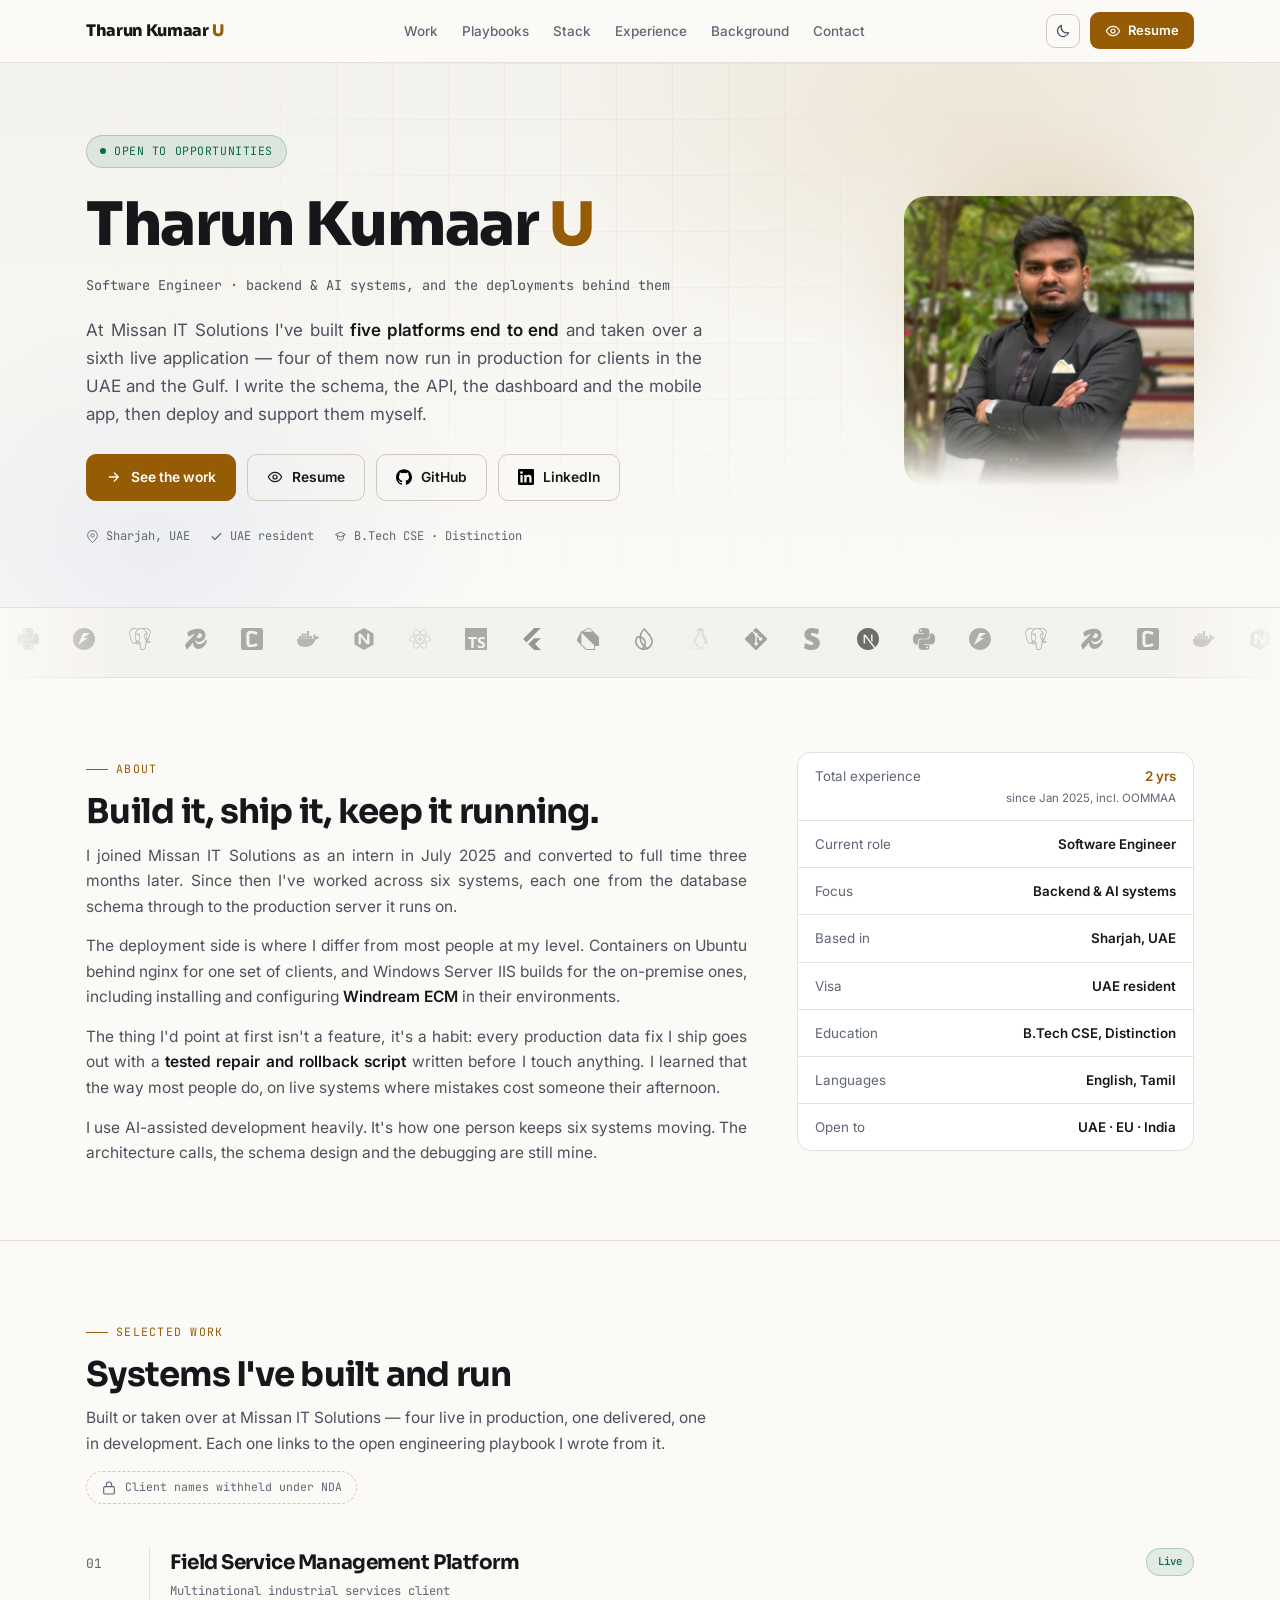
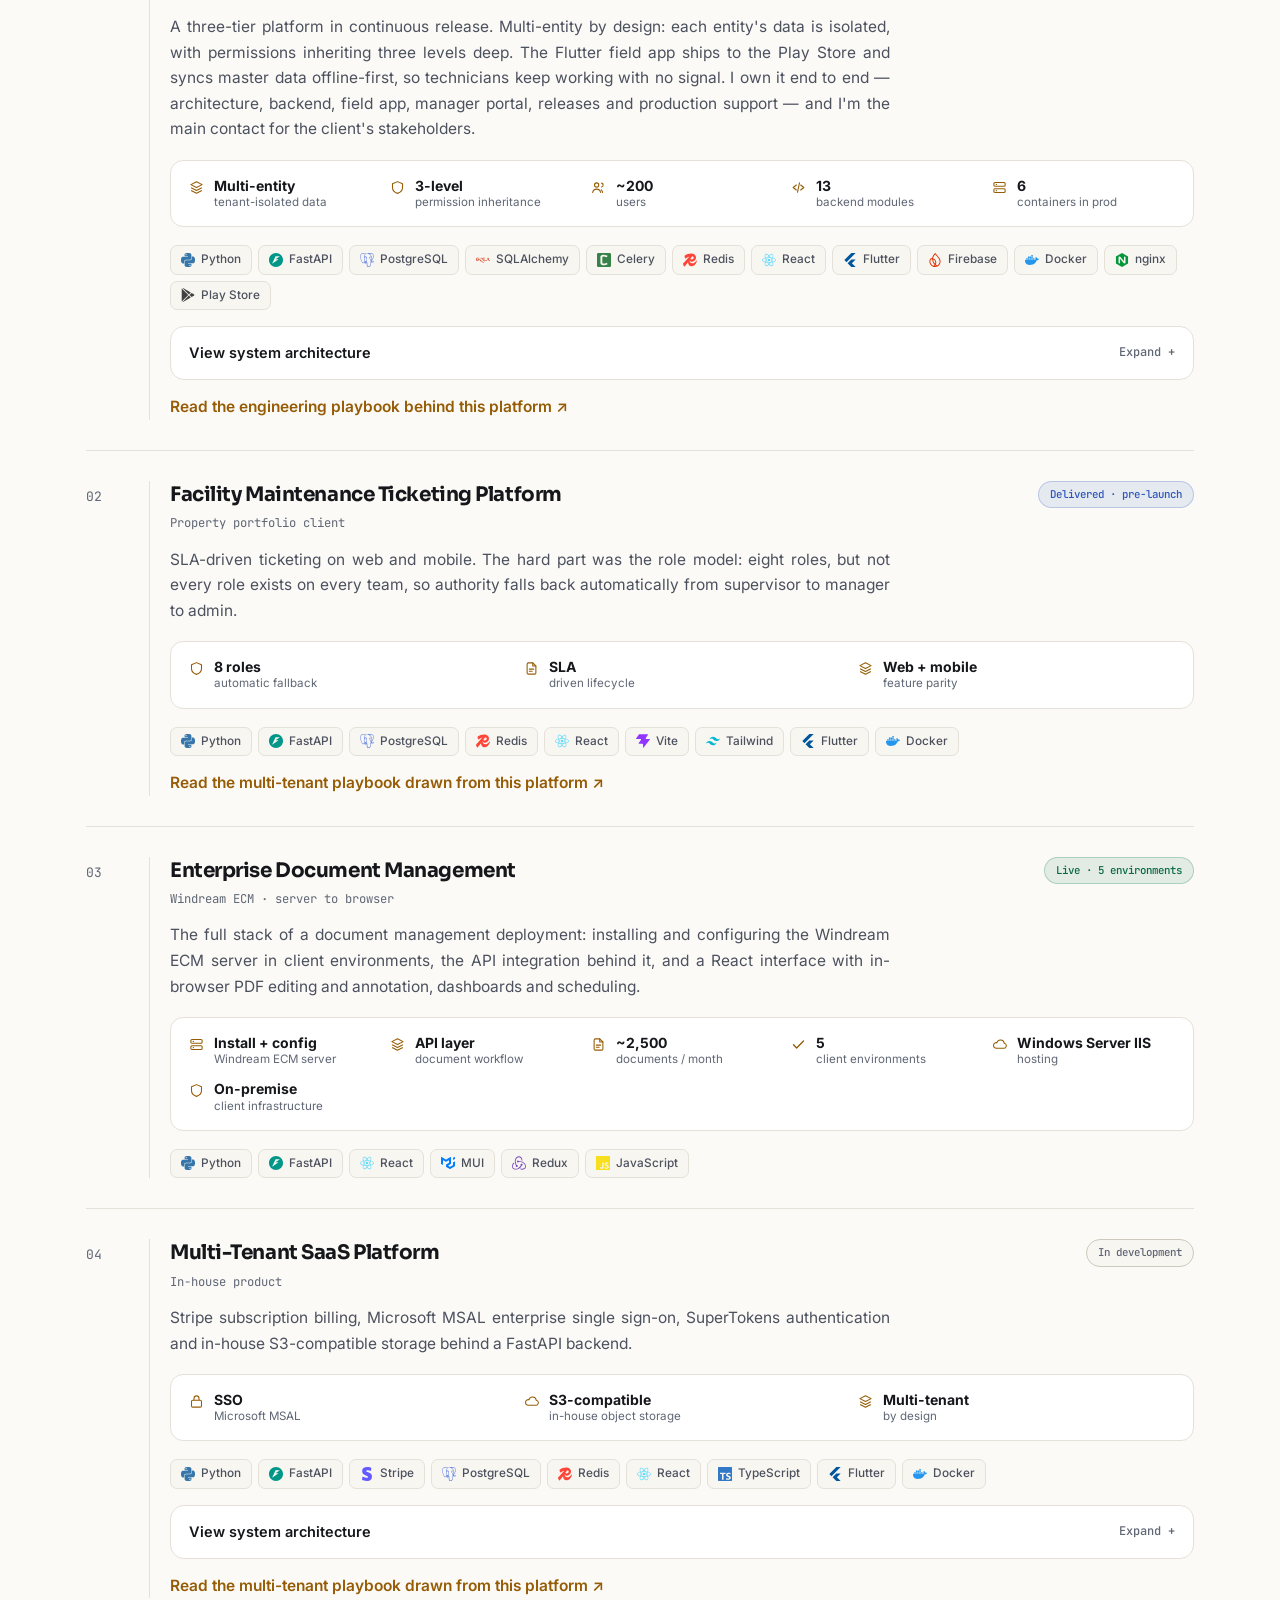
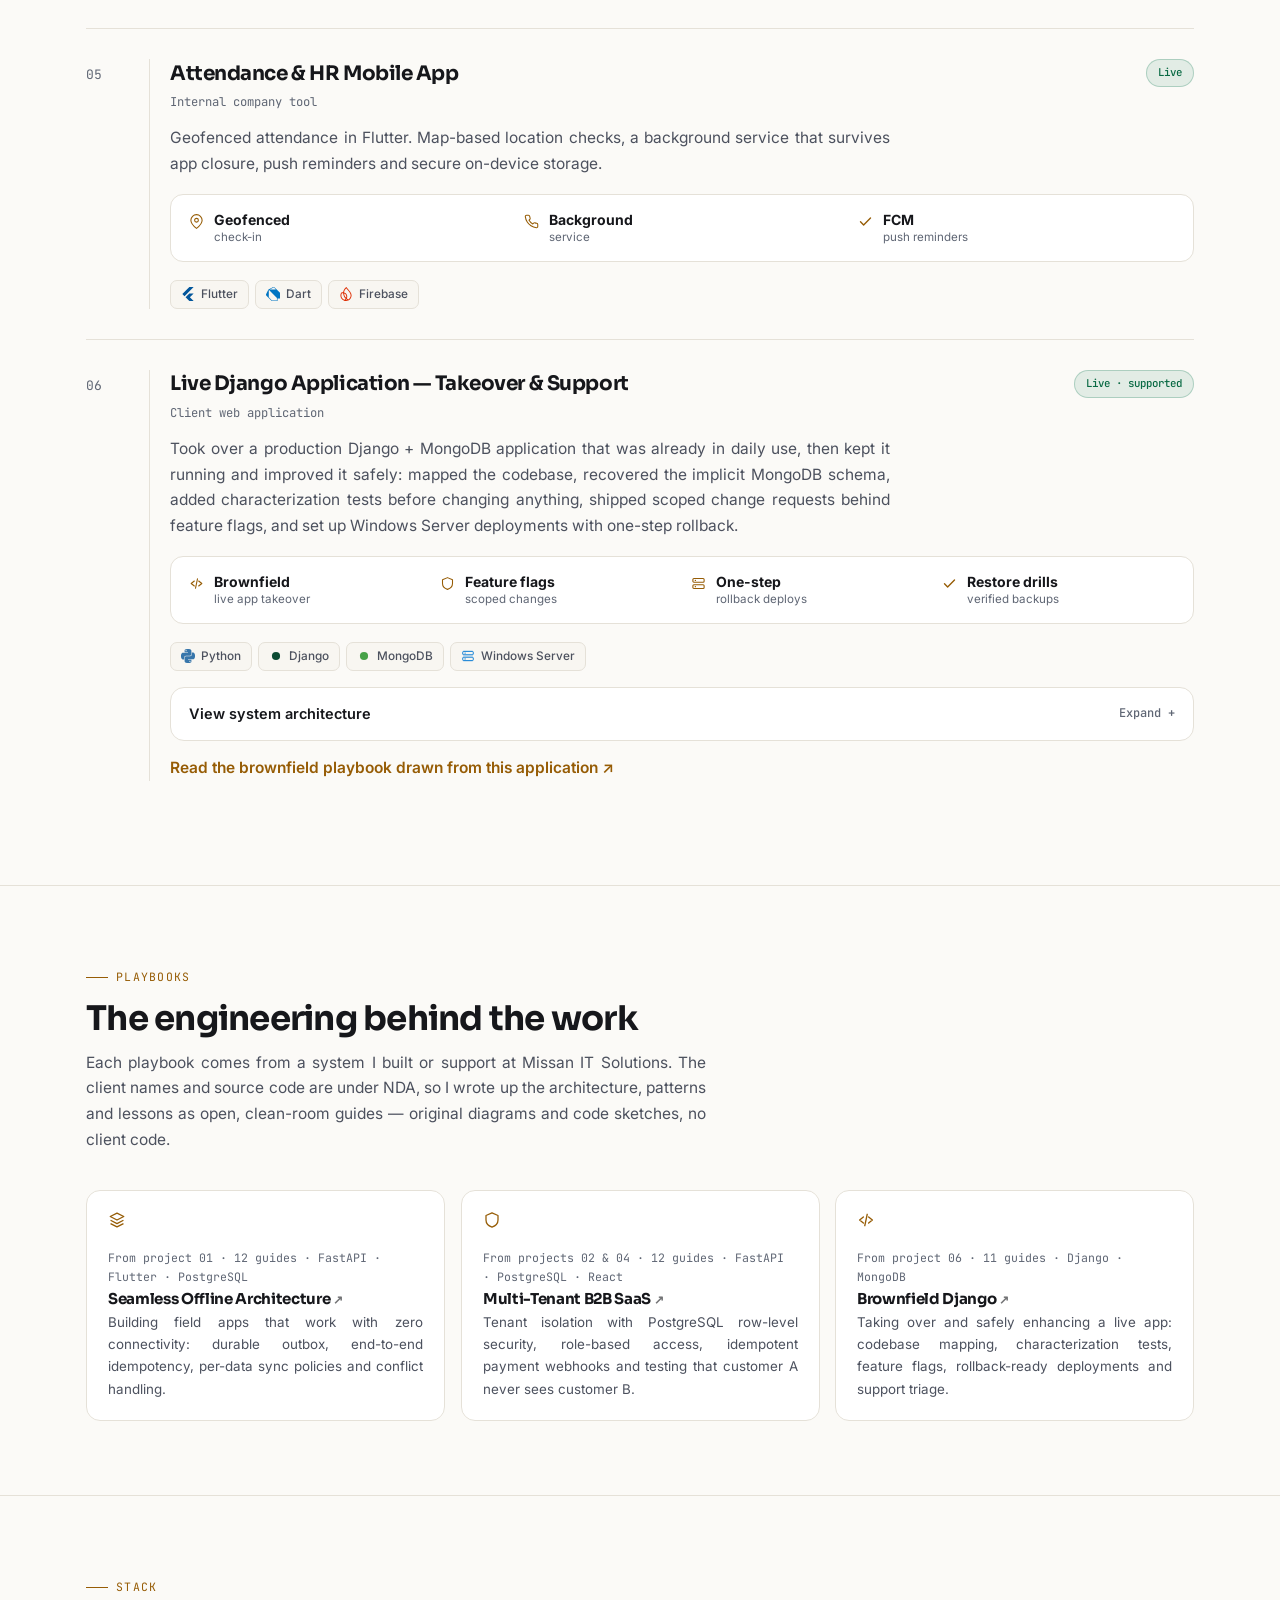
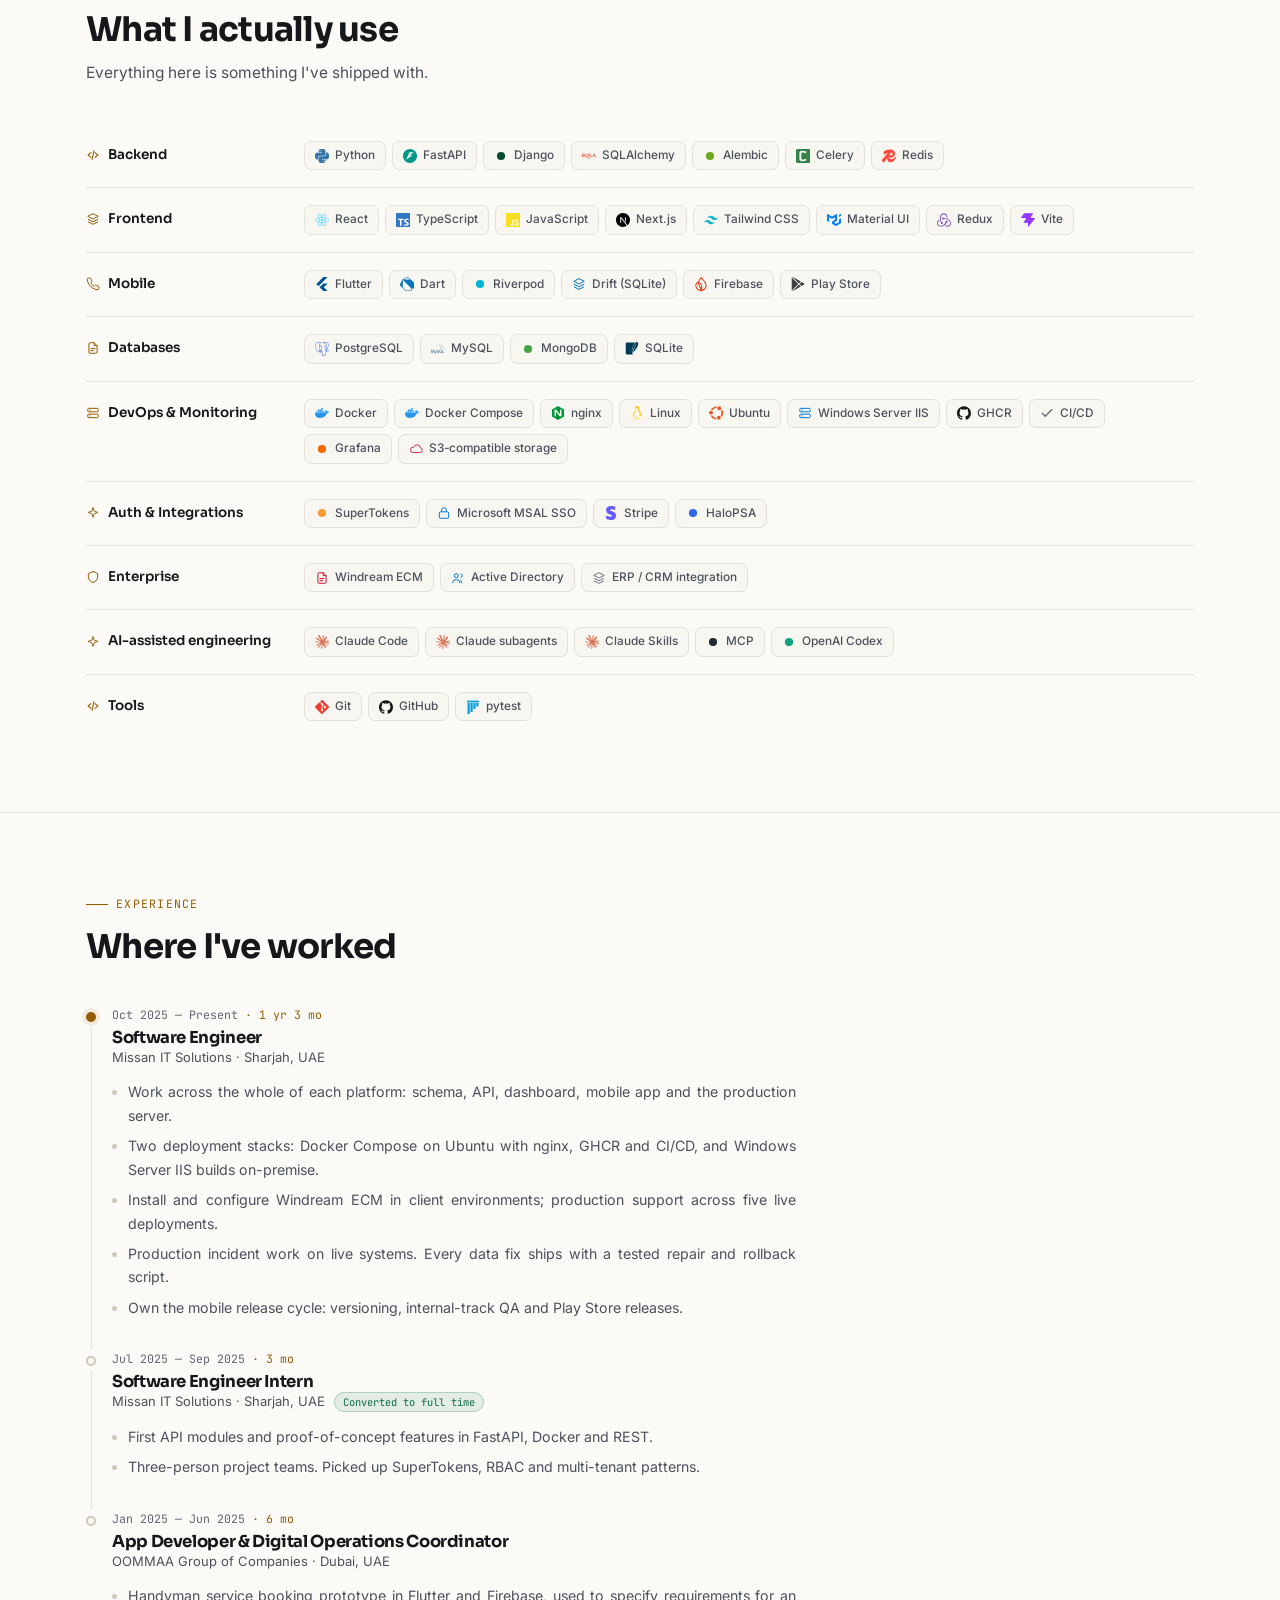
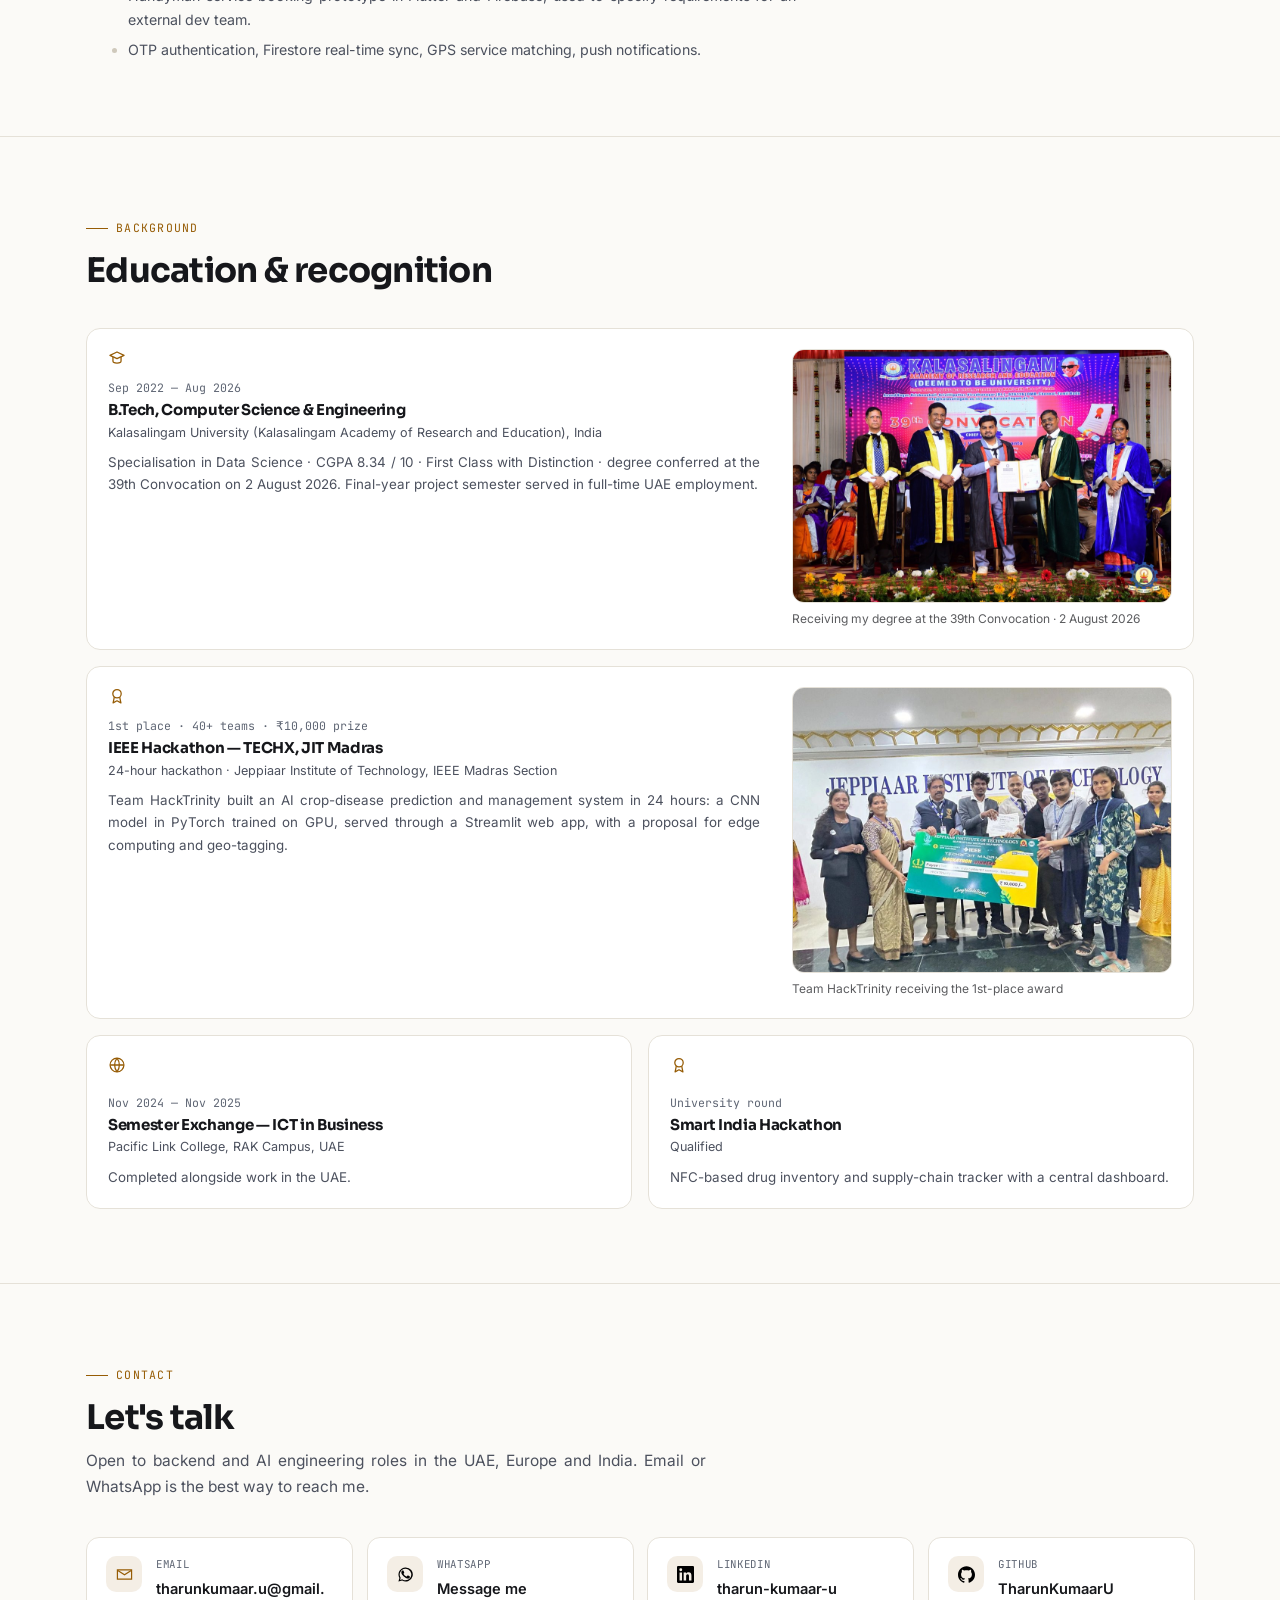
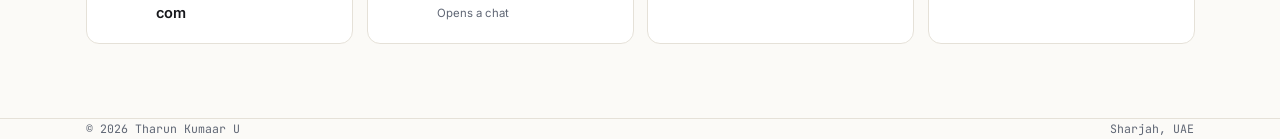
==== commit d9c75bbe: "Reposition as Software Engineer (Backend & AI Systems) and refresh the site - Retitle to Software En" ====
--- a/index.html
+++ b/index.html
@@ -3,13 +3,23 @@
 <head>
 <meta charset="UTF-8">
 <meta name="viewport" content="width=device-width, initial-scale=1.0">
-<title>Tharun Kumaar U — Software Developer</title>
-<meta name="description" content="Software developer in Sharjah, UAE. Five enterprise platforms in production: FastAPI, PostgreSQL, React, Flutter, Docker, Windows IIS, Windream ECM.">
+<title>Tharun Kumaar U — Software Engineer · Backend &amp; AI Systems</title>
+<meta name="description" content="Software Engineer (Backend &amp; AI Systems) in Sharjah, UAE. Six production systems built or taken over end to end, four live: FastAPI, PostgreSQL, React, Flutter, Docker, Windows IIS, Windream ECM.">
 <meta name="author" content="Tharun Kumaar U">
-<meta property="og:title" content="Tharun Kumaar U — Software Developer">
-<meta property="og:description" content="Backend, mobile, and the deployments behind them.">
-<meta property="og:image" content="photo.jpg">
+<meta property="og:title" content="Tharun Kumaar U — Software Engineer · Backend &amp; AI Systems">
+<meta property="og:description" content="Software that holds up in production — and the AI systems that run inside it.">
+<link rel="canonical" href="https://tharunkumaaru.github.io/">
+<meta property="og:url" content="https://tharunkumaaru.github.io/">
+<meta property="og:site_name" content="Tharun Kumaar U">
+<meta property="og:image" content="https://tharunkumaaru.github.io/og-image.png">
+<meta property="og:image:width" content="1200">
+<meta property="og:image:height" content="630">
+<meta property="og:image:alt" content="Tharun Kumaar U — Software Engineer, Backend &amp; AI Systems">
 <meta property="og:type" content="profile">
+<meta name="twitter:card" content="summary_large_image">
+<meta name="twitter:title" content="Tharun Kumaar U — Software Engineer · Backend &amp; AI Systems">
+<meta name="twitter:description" content="Software that holds up in production — and the AI systems that run inside it. FastAPI, PostgreSQL, React, Flutter, Docker, IIS.">
+<meta name="twitter:image" content="https://tharunkumaaru.github.io/og-image.png">
 <script>
   // applied before first paint so the page never flashes the wrong theme
   (function () {
@@ -30,9 +40,9 @@
 :root{
   --bg:#fbfaf7; --bg-2:#f4f2ec; --surface:#ffffff; --surface-2:#f8f6f1;
   --line:#e5e1d8; --line-2:#cfc9bc;
-  --ink:#16171b; --ink-2:#4c515e; --ink-3:#787f8d;
-  --accent:#b06f0a; --accent-2:#8f5a06; --accent-dim:rgba(176,111,10,.10); --accent-ink:#ffffff;
-  --ok:#0d7a4f; --ok-dim:rgba(13,122,79,.10); --ok-line:rgba(13,122,79,.25);
+  --ink:#16171b; --ink-2:#4c515e; --ink-3:#5f6674;
+  --accent:#965c05; --accent-2:#7a4a03; --accent-dim:rgba(150,92,5,.10); --accent-ink:#ffffff;
+  --ok:#0a6a44; --ok-dim:rgba(13,122,79,.10); --ok-line:rgba(13,122,79,.25);
   --blue:#2f57bd; --blue-dim:rgba(47,87,189,.10); --blue-line:rgba(47,87,189,.24);
   --glow-1:rgba(176,111,10,.10); --glow-2:rgba(47,87,189,.07);
   --strip-op:.55; --strip-gray:1;
@@ -48,7 +58,7 @@
   :root:not([data-theme="light"]){
     --bg:#0c0d11; --bg-2:#101218; --surface:#14171e; --surface-2:#191d26;
     --line:#232833; --line-2:#333a49;
-    --ink:#eceef4; --ink-2:#a4acbd; --ink-3:#6d7688;
+    --ink:#eceef4; --ink-2:#a4acbd; --ink-3:#8b93a4;
     --accent:#f0a52a; --accent-2:#ffc46b; --accent-dim:rgba(240,165,42,.13); --accent-ink:#14140c;
     --ok:#3ddc97; --ok-dim:rgba(61,220,151,.13); --ok-line:rgba(61,220,151,.25);
     --blue:#7aa2ff; --blue-dim:rgba(122,162,255,.13); --blue-line:rgba(122,162,255,.25);
@@ -60,7 +70,7 @@
 :root[data-theme="dark"]{
   --bg:#0c0d11; --bg-2:#101218; --surface:#14171e; --surface-2:#191d26;
   --line:#232833; --line-2:#333a49;
-  --ink:#eceef4; --ink-2:#a4acbd; --ink-3:#6d7688;
+  --ink:#eceef4; --ink-2:#a4acbd; --ink-3:#8b93a4;
   --accent:#f0a52a; --accent-2:#ffc46b; --accent-dim:rgba(240,165,42,.13); --accent-ink:#14140c;
   --ok:#3ddc97; --ok-dim:rgba(61,220,151,.13); --ok-line:rgba(61,220,151,.25);
   --blue:#7aa2ff; --blue-dim:rgba(122,162,255,.13); --blue-line:rgba(122,162,255,.25);
@@ -107,7 +117,7 @@
 .hero{position:relative;overflow:hidden;border-bottom:1px solid var(--line)}
 .hero::before{content:'';position:absolute;inset:0;background:radial-gradient(680px 380px at 76% 12%,var(--glow-1),transparent 62%),radial-gradient(520px 380px at 12% 90%,var(--glow-2),transparent 65%),linear-gradient(180deg,var(--bg-2),var(--bg))}
 .hero::after{content:'';position:absolute;inset:0;opacity:.55;background-image:linear-gradient(var(--line) 1px,transparent 1px),linear-gradient(90deg,var(--line) 1px,transparent 1px);background-size:56px 56px;-webkit-mask-image:radial-gradient(circle at 50% 0%,#000,transparent 72%);mask-image:radial-gradient(circle at 50% 0%,#000,transparent 72%)}
-.hero-in{position:relative;z-index:1;display:grid;grid-template-columns:1fr 290px;gap:54px;align-items:center;padding:72px 0 60px}
+.hero-in{position:relative;z-index:1;display:grid;grid-template-columns:1fr 290px;gap:54px;align-items:center;padding-top:72px;padding-bottom:60px}
 .avail{display:inline-flex;align-items:center;gap:8px;font-family:var(--mono);font-size:11.5px;letter-spacing:.05em;text-transform:uppercase;color:var(--ok);background:var(--ok-dim);border:1px solid var(--ok-line);padding:6px 13px;border-radius:999px;margin-bottom:22px}
 .avail i{width:6px;height:6px;border-radius:50%;background:var(--ok);display:block}
 h1{font-size:clamp(38px,5.6vw,60px);font-weight:800;margin-bottom:14px}
@@ -207,8 +217,8 @@
 .c:hover{border-color:var(--accent);transform:translateY(-2px)}
 .c-ico{flex:none;width:36px;height:36px;border-radius:10px;background:var(--accent-dim);color:var(--accent);display:grid;place-items:center}
 .c-ico svg{width:17px;height:17px}
-.c dt{font-family:var(--mono);font-size:10.8px;letter-spacing:.06em;text-transform:uppercase;color:var(--ink-3);margin-bottom:3px}
-.c dd{font-size:14.6px;font-weight:600;word-break:break-word}
+.c .ck{display:block;font-family:var(--mono);font-size:10.8px;letter-spacing:.06em;text-transform:uppercase;color:var(--ink-3);margin-bottom:3px}
+.c .cv{display:block;font-size:14.6px;font-weight:600;word-break:break-word}
 .c small{display:block;font-size:11.4px;color:var(--ink-3);font-weight:400;margin-top:3px}
 .c small a{color:var(--accent)}
 
@@ -276,7 +286,7 @@
 }
 
 @media (max-width:960px){
-  .hero-in{grid-template-columns:1fr;gap:32px;padding:50px 0 44px}
+  .hero-in{grid-template-columns:1fr;gap:32px;padding-top:50px;padding-bottom:44px}
   .shot{max-width:220px}
   .about,.duo{grid-template-columns:1fr;gap:26px}
   .sgroup{grid-template-columns:1fr;gap:10px}
@@ -286,56 +296,118 @@
   .proj-idx{border-right:0;border-bottom:1px solid var(--line);padding-bottom:8px;margin-bottom:14px}
 }
 @media (prefers-reduced-motion:reduce){*{transition:none!important;scroll-behavior:auto!important}}
+/* playbook cards + experience note */
+a.pb{display:block;color:inherit;text-decoration:none;transition:transform .2s,border-color .2s}
+a.pb:hover,a.pb:focus-visible{transform:translateY(-2px)}
+a.pb h3::after{content:" \2197";font-size:.8em;opacity:.6}
+.trio{grid-template-columns:repeat(3,1fr)}
+@media (max-width:960px){.trio{grid-template-columns:1fr}}
+.pb-link{display:inline-block;margin-top:14px;font-weight:600;color:var(--accent,#b8730a);text-decoration:none}
+.pb-link:hover{text-decoration:underline}
+.convo{margin-top:14px}
+.mini.edu{grid-column:1/-1;display:grid;grid-template-columns:1fr 380px;column-gap:32px;align-content:start}
+.mini.edu > :not(.convo){grid-column:1}
+.mini.edu .convo{grid-column:2;grid-row:1/span 6;margin-top:0}
+@media (max-width:960px){.mini.edu{grid-template-columns:1fr}.mini.edu .convo{grid-column:1;grid-row:auto;margin-top:14px}}
+.convo img{display:block;width:100%;height:auto;border-radius:12px;border:1px solid var(--line)}
+.convo figcaption{font-size:.75rem;opacity:.7;margin-top:6px}
+:focus-visible{outline:2px solid var(--accent);outline-offset:3px;border-radius:6px}
+.skip{position:absolute;left:-9999px;top:12px;z-index:1000;padding:10px 16px;border-radius:10px;background:var(--accent);color:var(--accent-ink);font-weight:600;text-decoration:none}
+.skip:focus{left:16px}
+.arch-d{margin-top:16px;border:1px solid var(--line);border-radius:14px;background:var(--surface);overflow:hidden}
+.arch-d summary{list-style:none;cursor:pointer;display:flex;align-items:center;justify-content:space-between;gap:12px;padding:14px 18px;font-weight:600;font-size:14.5px;color:var(--ink)}
+.arch-d summary::-webkit-details-marker{display:none}
+.arch-d summary:hover .arch-l{color:var(--accent)}
+.arch-h{flex:none;font-family:var(--mono);font-size:12px;font-weight:500;color:var(--ink-3)}
+.arch-h::before{content:"Expand  +"}
+.arch-d[open] .arch-h::before{content:"Collapse  \2212"}
+.arch-d[open] summary{border-bottom:1px solid var(--line)}
+.arch-d .arch{margin:0;border:0;border-radius:0}
+.arch-d figcaption a{color:var(--accent);font-weight:600;white-space:nowrap}
+.mbtn{display:none;width:34px;height:34px;border-radius:9px;border:1px solid var(--line-2);background:transparent;cursor:pointer;place-content:center;gap:4px;padding:0 8px}
+.mbtn span{display:block;height:2px;width:16px;background:var(--ink-2);border-radius:2px;transition:transform .2s,opacity .2s}
+.mbtn[aria-expanded="true"] span:nth-child(1){transform:translateY(6px) rotate(45deg)}
+.mbtn[aria-expanded="true"] span:nth-child(2){opacity:0}
+.mbtn[aria-expanded="true"] span:nth-child(3){transform:translateY(-6px) rotate(-45deg)}
+.mnav{border-top:1px solid var(--line);background:var(--bg);padding:8px 26px 16px}
+.mnav a{display:block;padding:13px 2px;font-size:16px;font-weight:600;color:var(--ink);text-decoration:none;border-bottom:1px solid var(--line)}
+.mnav a:last-child{border-bottom:0;color:var(--accent)}
+@media (max-width:960px){.mbtn{display:grid}}
+@media (min-width:961px){.mnav{display:none!important}}
+@media (max-width:420px){.nav-cta{display:none}}
+@media (max-width:360px){.wrap{padding:0 18px}.mnav{padding:8px 18px 16px}}
+.arch-d figcaption a{display:inline-block;padding:6px 0}
+@media (min-width:641px) and (max-width:960px){.hero-in{grid-template-columns:1fr 210px;gap:36px}.shot{max-width:210px}.mini.edu{grid-template-columns:1fr 300px}.mini.edu > :not(.convo){grid-column:1}.mini.edu .convo{grid-column:2;grid-row:1/span 6;margin-top:0}}
+@media (min-width:641px) and (max-width:960px){.duo:not(.trio){grid-template-columns:1fr 1fr;gap:16px}}
+@media (max-width:600px){.factgrid{grid-template-columns:1fr 1fr;gap:14px 12px;padding:14px}}
+@media (min-width:961px){.sgroup{grid-template-columns:200px 1fr}}
+.cvd{width:min(920px,calc(100vw - 24px));height:calc(100dvh - 24px);max-height:none;max-width:none;margin:auto;padding:0;border:1px solid var(--line-2);border-radius:16px;background:var(--bg);color:var(--ink);overflow:hidden}
+.cvd[open]{display:flex;flex-direction:column}
+.cvd::backdrop{background:rgba(8,9,12,.62);backdrop-filter:blur(3px)}
+.cvd-bar{display:flex;align-items:center;justify-content:space-between;gap:12px;padding:12px 16px;border-bottom:1px solid var(--line);background:var(--surface)}
+.cvd-bar h2{font-size:16px;font-weight:700;margin:0}
+.cvd-act{display:flex;align-items:center;gap:10px}
+.cvd-act .btn{padding:8px 14px;font-size:13px}
+.cvd-x{font-size:15px;line-height:1}
+.cvd-body{flex:1;overflow:auto;padding:18px;display:flex;flex-direction:column;align-items:center;gap:16px;background:var(--bg-2);overscroll-behavior:contain}
+.cvd-body img{display:block;width:100%;max-width:820px;height:auto;background:#fff;border-radius:6px;box-shadow:0 6px 24px rgba(0,0,0,.18)}
+@media (max-width:600px){.cvd{width:100vw;height:100dvh;border-radius:0;border:0}.cvd-body{padding:10px;gap:10px}}
+@media (min-width:761px){.about p,.desc,.mini p,.lede,.job li,.sec-sub{text-align:justify;text-justify:inter-word;hyphens:none}}
+.kv-note{display:block;font-size:.72rem;font-weight:400;color:var(--ink-3);margin-top:2px}
 </style>
 <noscript><style>.rv{opacity:1!important;transform:none!important}.mq{animation:none!important}</style></noscript>
 </head>
 <body>
-<svg width="0" height="0" style="position:absolute" aria-hidden="true"><symbol id="i-python" viewBox="0 0 24 24"><path d="M14.25.18l.9.2.73.26.59.3.45.32.34.34.25.34.16.33.1.3.04.26.02.2-.01.13V8.5l-.05.63-.13.55-.21.46-.26.38-.3.31-.33.25-.35.19-.35.14-.33.1-.3.07-.26.04-.21.02H8.77l-.69.05-.59.14-.5.22-.41.27-.33.32-.27.35-.2.36-.15.37-.1.35-.07.32-.04.27-.02.21v3.06H3.17l-.21-.03-.28-.07-.32-.12-.35-.18-.36-.26-.36-.36-.35-.46-.32-.59-.28-.73-.21-.88-.14-1.05-.05-1.23.06-1.22.16-1.04.24-.87.32-.71.36-.57.4-.44.42-.33.42-.24.4-.16.36-.1.32-.05.24-.01h.16l.06.01h8.16v-.83H6.18l-.01-2.75-.02-.37.05-.34.11-.31.17-.28.25-.26.31-.23.38-.2.44-.18.51-.15.58-.12.64-.1.71-.06.77-.04.84-.02 1.27.05zm-6.3 1.98l-.23.33-.08.41.08.41.23.34.33.22.41.09.41-.09.33-.22.23-.34.08-.41-.08-.41-.23-.33-.33-.22-.41-.09-.41.09zm13.09 3.95l.28.06.32.12.35.18.36.27.36.35.35.47.32.59.28.73.21.88.14 1.04.05 1.23-.06 1.23-.16 1.04-.24.86-.32.71-.36.57-.4.45-.42.33-.42.24-.4.16-.36.09-.32.05-.24.02-.16-.01h-8.22v.82h5.84l.01 2.76.02.36-.05.34-.11.31-.17.29-.25.25-.31.24-.38.2-.44.17-.51.15-.58.13-.64.09-.71.07-.77.04-.84.01-1.27-.04-1.07-.14-.9-.2-.73-.25-.59-.3-.45-.33-.34-.34-.25-.34-.16-.33-.1-.3-.04-.25-.02-.2.01-.13v-5.34l.05-.64.13-.54.21-.46.26-.38.3-.32.33-.24.35-.2.35-.14.33-.1.3-.06.26-.04.21-.02.13-.01h5.84l.69-.05.59-.14.5-.21.41-.28.33-.32.27-.35.2-.36.15-.36.1-.35.07-.32.04-.28.02-.21V6.07h2.09l.14.01zm-6.47 14.25l-.23.33-.08.41.08.41.23.33.33.23.41.08.41-.08.33-.23.23-.33.08-.41-.08-.41-.23-.33-.33-.23-.41-.08-.41.08z"/></symbol><symbol id="i-fastapi" viewBox="0 0 24 24"><path d="M12 .0387C5.3729.0384.0003 5.3931 0 11.9988c-.001 6.6066 5.372 11.9628 12 11.9625 6.628.0003 12.001-5.3559 12-11.9625-.0003-6.6057-5.3729-11.9604-12-11.96m-.829 5.4153h7.55l-7.5805 5.3284h5.1828L5.279 18.5436q2.9466-6.5444 5.892-13.0896"/></symbol><symbol id="i-postgresql" viewBox="0 0 24 24"><path d="M23.5594 14.7228a.5269.5269 0 0 0-.0563-.1191c-.139-.2632-.4768-.3418-1.0074-.2321-1.6533.3411-2.2935.1312-2.5256-.0191 1.342-2.0482 2.445-4.522 3.0411-6.8297.2714-1.0507.7982-3.5237.1222-4.7316a1.5641 1.5641 0 0 0-.1509-.235C21.6931.9086 19.8007.0248 17.5099.0005c-1.4947-.0158-2.7705.3461-3.1161.4794a9.449 9.449 0 0 0-.5159-.0816 8.044 8.044 0 0 0-1.3114-.1278c-1.1822-.0184-2.2038.2642-3.0498.8406-.8573-.3211-4.7888-1.645-7.2219.0788C.9359 2.1526.3086 3.8733.4302 6.3043c.0409.818.5069 3.334 1.2423 5.7436.4598 1.5065.9387 2.7019 1.4334 3.582.553.9942 1.1259 1.5933 1.7143 1.7895.4474.1491 1.1327.1441 1.8581-.7279.8012-.9635 1.5903-1.8258 1.9446-2.2069.4351.2355.9064.3625 1.39.3772a.0569.0569 0 0 0 .0004.0041 11.0312 11.0312 0 0 0-.2472.3054c-.3389.4302-.4094.5197-1.5002.7443-.3102.064-1.1344.2339-1.1464.8115-.0025.1224.0329.2309.0919.3268.2269.4231.9216.6097 1.015.6331 1.3345.3335 2.5044.092 3.3714-.6787-.017 2.231.0775 4.4174.3454 5.0874.2212.5529.7618 1.9045 2.4692 1.9043.2505 0 .5263-.0291.8296-.0941 1.7819-.3821 2.5557-1.1696 2.855-2.9059.1503-.8707.4016-2.8753.5388-4.1012.0169-.0703.0357-.1207.057-.1362.0007-.0005.0697-.0471.4272.0307a.3673.3673 0 0 0 .0443.0068l.2539.0223.0149.001c.8468.0384 1.9114-.1426 2.5312-.4308.6438-.2988 1.8057-1.0323 1.5951-1.6698zM2.371 11.8765c-.7435-2.4358-1.1779-4.8851-1.2123-5.5719-.1086-2.1714.4171-3.6829 1.5623-4.4927 1.8367-1.2986 4.8398-.5408 6.108-.13-.0032.0032-.0066.0061-.0098.0094-2.0238 2.044-1.9758 5.536-1.9708 5.7495-.0002.0823.0066.1989.0162.3593.0348.5873.0996 1.6804-.0735 2.9184-.1609 1.1504.1937 2.2764.9728 3.0892.0806.0841.1648.1631.2518.2374-.3468.3714-1.1004 1.1926-1.9025 2.1576-.5677.6825-.9597.5517-1.0886.5087-.3919-.1307-.813-.5871-1.2381-1.3223-.4796-.839-.9635-2.0317-1.4155-3.5126zm6.0072 5.0871c-.1711-.0428-.3271-.1132-.4322-.1772.0889-.0394.2374-.0902.4833-.1409 1.2833-.2641 1.4815-.4506 1.9143-1.0002.0992-.126.2116-.2687.3673-.4426a.3549.3549 0 0 0 .0737-.1298c.1708-.1513.2724-.1099.4369-.0417.156.0646.3078.26.3695.4752.0291.1016.0619.2945-.0452.4444-.9043 1.2658-2.2216 1.2494-3.1676 1.0128zm2.094-3.988-.0525.141c-.133.3566-.2567.6881-.3334 1.003-.6674-.0021-1.3168-.2872-1.8105-.8024-.6279-.6551-.9131-1.5664-.7825-2.5004.1828-1.3079.1153-2.4468.079-3.0586-.005-.0857-.0095-.1607-.0122-.2199.2957-.2621 1.6659-.9962 2.6429-.7724.4459.1022.7176.4057.8305.928.5846 2.7038.0774 3.8307-.3302 4.7363-.084.1866-.1633.3629-.2311.5454zm7.3637 4.5725c-.0169.1768-.0358.376-.0618.5959l-.146.4383a.3547.3547 0 0 0-.0182.1077c-.0059.4747-.054.6489-.115.8693-.0634.2292-.1353.4891-.1794 1.0575-.11 1.4143-.8782 2.2267-2.4172 2.5565-1.5155.3251-1.7843-.4968-2.0212-1.2217a6.5824 6.5824 0 0 0-.0769-.2266c-.2154-.5858-.1911-1.4119-.1574-2.5551.0165-.5612-.0249-1.9013-.3302-2.6462.0044-.2932.0106-.5909.019-.8918a.3529.3529 0 0 0-.0153-.1126 1.4927 1.4927 0 0 0-.0439-.208c-.1226-.4283-.4213-.7866-.7797-.9351-.1424-.059-.4038-.1672-.7178-.0869.067-.276.1831-.5875.309-.9249l.0529-.142c.0595-.16.134-.3257.213-.5012.4265-.9476 1.0106-2.2453.3766-5.1772-.2374-1.0981-1.0304-1.6343-2.2324-1.5098-.7207.0746-1.3799.3654-1.7088.5321a5.6716 5.6716 0 0 0-.1958.1041c.0918-1.1064.4386-3.1741 1.7357-4.4823a4.0306 4.0306 0 0 1 .3033-.276.3532.3532 0 0 0 .1447-.0644c.7524-.5706 1.6945-.8506 2.802-.8325.4091.0067.8017.0339 1.1742.081 1.939.3544 3.2439 1.4468 4.0359 2.3827.8143.9623 1.2552 1.9315 1.4312 2.4543-1.3232-.1346-2.2234.1268-2.6797.779-.9926 1.4189.543 4.1729 1.2811 5.4964.1353.2426.2522.4522.2889.5413.2403.5825.5515.9713.7787 1.2552.0696.087.1372.1714.1885.245-.4008.1155-1.1208.3825-1.0552 1.717-.0123.1563-.0423.4469-.0834.8148-.0461.2077-.0702.4603-.0994.7662zm.8905-1.6211c-.0405-.8316.2691-.9185.5967-1.0105a2.8566 2.8566 0 0 0 .135-.0406 1.202 1.202 0 0 0 .1342.103c.5703.3765 1.5823.4213 3.0068.1344-.2016.1769-.5189.3994-.9533.6011-.4098.1903-1.0957.333-1.7473.3636-.7197.0336-1.0859-.0807-1.1721-.151zm.5695-9.2712c-.0059.3508-.0542.6692-.1054 1.0017-.055.3576-.112.7274-.1264 1.1762-.0142.4368.0404.8909.0932 1.3301.1066.887.216 1.8003-.2075 2.7014a3.5272 3.5272 0 0 1-.1876-.3856c-.0527-.1276-.1669-.3326-.3251-.6162-.6156-1.1041-2.0574-3.6896-1.3193-4.7446.3795-.5427 1.3408-.5661 2.1781-.463zm.2284 7.0137a12.3762 12.3762 0 0 0-.0853-.1074l-.0355-.0444c.7262-1.1995.5842-2.3862.4578-3.4385-.0519-.4318-.1009-.8396-.0885-1.2226.0129-.4061.0666-.7543.1185-1.0911.0639-.415.1288-.8443.1109-1.3505.0134-.0531.0188-.1158.0118-.1902-.0457-.4855-.5999-1.938-1.7294-3.253-.6076-.7073-1.4896-1.4972-2.6889-2.0395.5251-.1066 1.2328-.2035 2.0244-.1859 2.0515.0456 3.6746.8135 4.8242 2.2824a.908.908 0 0 1 .0667.1002c.7231 1.3556-.2762 6.2751-2.9867 10.5405zm-8.8166-6.1162c-.025.1794-.3089.4225-.6211.4225a.5821.5821 0 0 1-.0809-.0056c-.1873-.026-.3765-.144-.5059-.3156-.0458-.0605-.1203-.178-.1055-.2844.0055-.0401.0261-.0985.0925-.1488.1182-.0894.3518-.1226.6096-.0867.3163.0441.6426.1938.6113.4186zm7.9305-.4114c.0111.0792-.049.201-.1531.3102-.0683.0717-.212.1961-.4079.2232a.5456.5456 0 0 1-.075.0052c-.2935 0-.5414-.2344-.5607-.3717-.024-.1765.2641-.3106.5611-.352.297-.0414.6111.0088.6356.1851z"/></symbol><symbol id="i-redis" viewBox="0 0 24 24"><path d="M22.71 13.145c-1.66 2.092-3.452 4.483-7.038 4.483-3.203 0-4.397-2.825-4.48-5.12.701 1.484 2.073 2.685 4.214 2.63 4.117-.133 6.94-3.852 6.94-7.239 0-4.05-3.022-6.972-8.268-6.972-3.752 0-8.4 1.428-11.455 3.685C2.59 6.937 3.885 9.958 4.35 9.626c2.648-1.904 4.748-3.13 6.784-3.744C8.12 9.244.886 17.05 0 18.425c.1 1.261 1.66 4.648 2.424 4.648.232 0 .431-.133.664-.365a100.49 100.49 0 0 0 5.54-6.765c.222 3.104 1.748 6.898 6.014 6.898 3.819 0 7.604-2.756 9.33-8.965.2-.764-.73-1.361-1.261-.73zm-4.349-5.013c0 1.959-1.926 2.922-3.685 2.922-.941 0-1.664-.247-2.235-.568 1.051-1.592 2.092-3.225 3.21-4.973 1.972.334 2.71 1.43 2.71 2.619z"/></symbol><symbol id="i-celery" viewBox="0 0 24 24"><path d="M2.303 0A2.298 2.298 0 0 0 0 2.303v19.394A2.298 2.298 0 0 0 2.303 24h19.394A2.298 2.298 0 0 0 24 21.697V2.303A2.298 2.298 0 0 0 21.697 0zm8.177 3.072c4.098 0 7.028 1.438 7.68 1.764l-1.194 2.55c-2.442-1.057-4.993-1.41-5.672-1.41-1.574 0-2.17.922-2.17 1.763v8.494c0 .869.596 1.791 2.17 1.791.679 0 3.23-.38 5.672-1.41l1.194 2.496c-.435.271-3.637 1.818-7.68 1.818-1.112 0-4.64-.244-4.64-4.64V7.713c0-4.397 3.528-4.64 4.64-4.64z"/></symbol><symbol id="i-docker" viewBox="0 0 24 24"><path d="M13.983 11.078h2.119a.186.186 0 00.186-.185V9.006a.186.186 0 00-.186-.186h-2.119a.185.185 0 00-.185.185v1.888c0 .102.083.185.185.185m-2.954-5.43h2.118a.186.186 0 00.186-.186V3.574a.186.186 0 00-.186-.185h-2.118a.185.185 0 00-.185.185v1.888c0 .102.082.185.185.185m0 2.716h2.118a.187.187 0 00.186-.186V6.29a.186.186 0 00-.186-.185h-2.118a.185.185 0 00-.185.185v1.887c0 .102.082.185.185.186m-2.93 0h2.12a.186.186 0 00.184-.186V6.29a.185.185 0 00-.185-.185H8.1a.185.185 0 00-.185.185v1.887c0 .102.083.185.185.186m-2.964 0h2.119a.186.186 0 00.185-.186V6.29a.185.185 0 00-.185-.185H5.136a.186.186 0 00-.186.185v1.887c0 .102.084.185.186.186m5.893 2.715h2.118a.186.186 0 00.186-.185V9.006a.186.186 0 00-.186-.186h-2.118a.185.185 0 00-.185.185v1.888c0 .102.082.185.185.185m-2.93 0h2.12a.185.185 0 00.184-.185V9.006a.185.185 0 00-.184-.186h-2.12a.185.185 0 00-.184.185v1.888c0 .102.083.185.185.185m-2.964 0h2.119a.185.185 0 00.185-.185V9.006a.185.185 0 00-.184-.186h-2.12a.186.186 0 00-.186.186v1.887c0 .102.084.185.186.185m-2.92 0h2.12a.185.185 0 00.184-.185V9.006a.185.185 0 00-.184-.186h-2.12a.185.185 0 00-.184.185v1.888c0 .102.082.185.185.185M23.763 9.89c-.065-.051-.672-.51-1.954-.51-.338.001-.676.03-1.01.087-.248-1.7-1.653-2.53-1.716-2.566l-.344-.199-.226.327c-.284.438-.49.922-.612 1.43-.23.97-.09 1.882.403 2.661-.595.332-1.55.413-1.744.42H.751a.751.751 0 00-.75.748 11.376 11.376 0 00.692 4.062c.545 1.428 1.355 2.48 2.41 3.124 1.18.723 3.1 1.137 5.275 1.137.983.003 1.963-.086 2.93-.266a12.248 12.248 0 003.823-1.389c.98-.567 1.86-1.288 2.61-2.136 1.252-1.418 1.998-2.997 2.553-4.4h.221c1.372 0 2.215-.549 2.68-1.009.309-.293.55-.65.707-1.046l.098-.288Z"/></symbol><symbol id="i-nginx" viewBox="0 0 24 24"><path d="M12 0L1.605 6v12L12 24l10.395-6V6L12 0zm6 16.59c0 .705-.646 1.29-1.529 1.29-.631 0-1.351-.255-1.801-.81l-6-7.141v6.66c0 .721-.57 1.29-1.274 1.29H7.32c-.721 0-1.29-.6-1.29-1.29V7.41c0-.705.63-1.29 1.5-1.29.646 0 1.38.255 1.83.81l5.97 7.141V7.41c0-.721.6-1.29 1.29-1.29h.075c.72 0 1.29.6 1.29 1.29v9.18H18z"/></symbol><symbol id="i-react" viewBox="0 0 24 24"><path d="M14.23 12.004a2.236 2.236 0 0 1-2.235 2.236 2.236 2.236 0 0 1-2.236-2.236 2.236 2.236 0 0 1 2.235-2.236 2.236 2.236 0 0 1 2.236 2.236zm2.648-10.69c-1.346 0-3.107.96-4.888 2.622-1.78-1.653-3.542-2.602-4.887-2.602-.41 0-.783.093-1.106.278-1.375.793-1.683 3.264-.973 6.365C1.98 8.917 0 10.42 0 12.004c0 1.59 1.99 3.097 5.043 4.03-.704 3.113-.39 5.588.988 6.38.32.187.69.275 1.102.275 1.345 0 3.107-.96 4.888-2.624 1.78 1.654 3.542 2.603 4.887 2.603.41 0 .783-.09 1.106-.275 1.374-.792 1.683-3.263.973-6.365C22.02 15.096 24 13.59 24 12.004c0-1.59-1.99-3.097-5.043-4.032.704-3.11.39-5.587-.988-6.38-.318-.184-.688-.277-1.092-.278zm-.005 1.09v.006c.225 0 .406.044.558.127.666.382.955 1.835.73 3.704-.054.46-.142.945-.25 1.44-.96-.236-2.006-.417-3.107-.534-.66-.905-1.345-1.727-2.035-2.447 1.592-1.48 3.087-2.292 4.105-2.295zm-9.77.02c1.012 0 2.514.808 4.11 2.28-.686.72-1.37 1.537-2.02 2.442-1.107.117-2.154.298-3.113.538-.112-.49-.195-.964-.254-1.42-.23-1.868.054-3.32.714-3.707.19-.09.4-.127.563-.132zm4.882 3.05c.455.468.91.992 1.36 1.564-.44-.02-.89-.034-1.345-.034-.46 0-.915.01-1.36.034.44-.572.895-1.096 1.345-1.565zM12 8.1c.74 0 1.477.034 2.202.093.406.582.802 1.203 1.183 1.86.372.64.71 1.29 1.018 1.946-.308.655-.646 1.31-1.013 1.95-.38.66-.773 1.288-1.18 1.87-.728.063-1.466.098-2.21.098-.74 0-1.477-.035-2.202-.093-.406-.582-.802-1.204-1.183-1.86-.372-.64-.71-1.29-1.018-1.946.303-.657.646-1.313 1.013-1.954.38-.66.773-1.286 1.18-1.868.728-.064 1.466-.098 2.21-.098zm-3.635.254c-.24.377-.48.763-.704 1.16-.225.39-.435.782-.635 1.174-.265-.656-.49-1.31-.676-1.947.64-.15 1.315-.283 2.015-.386zm7.26 0c.695.103 1.365.23 2.006.387-.18.632-.405 1.282-.66 1.933-.2-.39-.41-.783-.64-1.174-.225-.392-.465-.774-.705-1.146zm3.063.675c.484.15.944.317 1.375.498 1.732.74 2.852 1.708 2.852 2.476-.005.768-1.125 1.74-2.857 2.475-.42.18-.88.342-1.355.493-.28-.958-.646-1.956-1.1-2.98.45-1.017.81-2.01 1.085-2.964zm-13.395.004c.278.96.645 1.957 1.1 2.98-.45 1.017-.812 2.01-1.086 2.964-.484-.15-.944-.318-1.37-.5-1.732-.737-2.852-1.706-2.852-2.474 0-.768 1.12-1.742 2.852-2.476.42-.18.88-.342 1.356-.494zm11.678 4.28c.265.657.49 1.312.676 1.948-.64.157-1.316.29-2.016.39.24-.375.48-.762.705-1.158.225-.39.435-.788.636-1.18zm-9.945.02c.2.392.41.783.64 1.175.23.39.465.772.705 1.143-.695-.102-1.365-.23-2.006-.386.18-.63.406-1.282.66-1.933zM17.92 16.32c.112.493.2.968.254 1.423.23 1.868-.054 3.32-.714 3.708-.147.09-.338.128-.563.128-1.012 0-2.514-.807-4.11-2.28.686-.72 1.37-1.536 2.02-2.44 1.107-.118 2.154-.3 3.113-.54zm-11.83.01c.96.234 2.006.415 3.107.532.66.905 1.345 1.727 2.035 2.446-1.595 1.483-3.092 2.295-4.11 2.295-.22-.005-.406-.05-.553-.132-.666-.38-.955-1.834-.73-3.703.054-.46.142-.944.25-1.438zm4.56.64c.44.02.89.034 1.345.034.46 0 .915-.01 1.36-.034-.44.572-.895 1.095-1.345 1.565-.455-.47-.91-.993-1.36-1.565z"/></symbol><symbol id="i-typescript" viewBox="0 0 24 24"><path d="M1.125 0C.502 0 0 .502 0 1.125v21.75C0 23.498.502 24 1.125 24h21.75c.623 0 1.125-.502 1.125-1.125V1.125C24 .502 23.498 0 22.875 0zm17.363 9.75c.612 0 1.154.037 1.627.111a6.38 6.38 0 0 1 1.306.34v2.458a3.95 3.95 0 0 0-.643-.361 5.093 5.093 0 0 0-.717-.26 5.453 5.453 0 0 0-1.426-.2c-.3 0-.573.028-.819.086a2.1 2.1 0 0 0-.623.242c-.17.104-.3.229-.393.374a.888.888 0 0 0-.14.49c0 .196.053.373.156.529.104.156.252.304.443.444s.423.276.696.41c.273.135.582.274.926.416.47.197.892.407 1.266.628.374.222.695.473.963.753.268.279.472.598.614.957.142.359.214.776.214 1.253 0 .657-.125 1.21-.373 1.656a3.033 3.033 0 0 1-1.012 1.085 4.38 4.38 0 0 1-1.487.596c-.566.12-1.163.18-1.79.18a9.916 9.916 0 0 1-1.84-.164 5.544 5.544 0 0 1-1.512-.493v-2.63a5.033 5.033 0 0 0 3.237 1.2c.333 0 .624-.03.872-.09.249-.06.456-.144.623-.25.166-.108.29-.234.373-.38a1.023 1.023 0 0 0-.074-1.089 2.12 2.12 0 0 0-.537-.5 5.597 5.597 0 0 0-.807-.444 27.72 27.72 0 0 0-1.007-.436c-.918-.383-1.602-.852-2.053-1.405-.45-.553-.676-1.222-.676-2.005 0-.614.123-1.141.369-1.582.246-.441.58-.804 1.004-1.089a4.494 4.494 0 0 1 1.47-.629 7.536 7.536 0 0 1 1.77-.201zm-15.113.188h9.563v2.166H9.506v9.646H6.789v-9.646H3.375z"/></symbol><symbol id="i-javascript" viewBox="0 0 24 24"><path d="M0 0h24v24H0V0zm22.034 18.276c-.175-1.095-.888-2.015-3.003-2.873-.736-.345-1.554-.585-1.797-1.14-.091-.33-.105-.51-.046-.705.15-.646.915-.84 1.515-.66.39.12.75.42.976.9 1.034-.676 1.034-.676 1.755-1.125-.27-.42-.404-.601-.586-.78-.63-.705-1.469-1.065-2.834-1.034l-.705.089c-.676.165-1.32.525-1.71 1.005-1.14 1.291-.811 3.541.569 4.471 1.365 1.02 3.361 1.244 3.616 2.205.24 1.17-.87 1.545-1.966 1.41-.811-.18-1.26-.586-1.755-1.336l-1.83 1.051c.21.48.45.689.81 1.109 1.74 1.756 6.09 1.666 6.871-1.004.029-.09.24-.705.074-1.65l.046.067zm-8.983-7.245h-2.248c0 1.938-.009 3.864-.009 5.805 0 1.232.063 2.363-.138 2.711-.33.689-1.18.601-1.566.48-.396-.196-.597-.466-.83-.855-.063-.105-.11-.196-.127-.196l-1.825 1.125c.305.63.75 1.172 1.324 1.517.855.51 2.004.675 3.207.405.783-.226 1.458-.691 1.811-1.411.51-.93.402-2.07.397-3.346.012-2.054 0-4.109 0-6.179l.004-.056z"/></symbol><symbol id="i-flutter" viewBox="0 0 24 24"><path d="M14.314 0L2.3 12 6 15.7 21.684.013h-7.357zm.014 11.072L7.857 17.53l6.47 6.47H21.7l-6.46-6.468 6.46-6.46h-7.37z"/></symbol><symbol id="i-dart" viewBox="0 0 24 24"><path d="M4.105 4.105S9.158 1.58 11.684.316a3.079 3.079 0 0 1 1.481-.315c.766.047 1.677.788 1.677.788L24 9.948v9.789h-4.263V24H9.789l-9-9C.303 14.5 0 13.795 0 13.105c0-.319.18-.818.316-1.105l3.789-7.895zm.679.679v11.787c.002.543.021 1.024.498 1.508L10.204 23h8.533v-4.263L4.784 4.784zm12.055-.678c-.899-.896-1.809-1.78-2.74-2.643-.302-.267-.567-.468-1.07-.462-.37.014-.87.195-.87.195L6.341 4.105l10.498.001z"/></symbol><symbol id="i-firebase" viewBox="0 0 24 24"><path d="M19.455 8.369c-.538-.748-1.778-2.285-3.681-4.569-.826-.991-1.535-1.832-1.884-2.245a146 146 0 0 0-.488-.576l-.207-.245-.113-.133-.022-.032-.01-.005L12.57 0l-.609.488c-1.555 1.246-2.828 2.851-3.681 4.64-.523 1.064-.864 2.105-1.043 3.176-.047.241-.088.489-.121.738-.209-.017-.421-.028-.632-.033-.018-.001-.035-.002-.059-.003a7.46 7.46 0 0 0-2.28.274l-.317.089-.163.286c-.765 1.342-1.198 2.869-1.252 4.416-.07 2.01.477 3.954 1.583 5.625 1.082 1.633 2.61 2.882 4.42 3.611l.236.095.071.025.003-.001a9.59 9.59 0 0 0 2.941.568q.171.006.342.006c1.273 0 2.513-.249 3.69-.742l.008.004.313-.145a9.63 9.63 0 0 0 3.927-3.335c1.01-1.49 1.577-3.234 1.641-5.042.075-2.161-.643-4.304-2.133-6.371m-7.083 6.695c.328 1.244.264 2.44-.191 3.558-1.135-1.12-1.967-2.352-2.475-3.665-.543-1.404-.87-2.74-.974-3.975.48.157.922.366 1.315.622 1.132.737 1.914 1.902 2.325 3.461zm.207 6.022c.482.368.99.712 1.513 1.028-.771.21-1.565.302-2.369.273a8 8 0 0 1-.373-.022c.458-.394.869-.823 1.228-1.279zm1.347-6.431c-.516-1.957-1.527-3.437-3.002-4.398-.647-.421-1.385-.741-2.194-.95.011-.134.026-.268.043-.4.014-.113.03-.216.046-.313.133-.689.332-1.37.589-2.025.099-.25.206-.499.321-.74l.004-.008c.177-.358.376-.719.61-1.105l.092-.152-.003-.001c.544-.851 1.197-1.627 1.942-2.311l.288.341c.672.796 1.304 1.548 1.878 2.237 1.291 1.549 2.966 3.583 3.612 4.48 1.277 1.771 1.893 3.579 1.83 5.375-.049 1.395-.461 2.755-1.195 3.933-.694 1.116-1.661 2.05-2.8 2.708-.636-.318-1.559-.839-2.539-1.599.79-1.575.952-3.28.479-5.072zm-2.575 5.397c-.725.939-1.587 1.55-2.09 1.856-.081-.029-.163-.06-.243-.093l-.065-.026c-1.49-.616-2.747-1.656-3.635-3.01-.907-1.384-1.356-2.993-1.298-4.653.041-1.19.338-2.327.882-3.379.316-.07.638-.114.96-.131l.084-.002c.162-.003.324-.003.478 0 .227.011.454.035.677.07.073 1.513.445 3.145 1.105 4.852.637 1.644 1.694 3.162 3.144 4.515z"/></symbol><symbol id="i-mysql" viewBox="0 0 24 24"><path d="M16.405 5.501c-.115 0-.193.014-.274.033v.013h.014c.054.104.146.18.214.273.054.107.1.214.154.32l.014-.015c.094-.066.14-.172.14-.333-.04-.047-.046-.094-.08-.14-.04-.067-.126-.1-.18-.153zM5.77 18.695h-.927a50.854 50.854 0 00-.27-4.41h-.008l-1.41 4.41H2.45l-1.4-4.41h-.01a72.892 72.892 0 00-.195 4.41H0c.055-1.966.192-3.81.41-5.53h1.15l1.335 4.064h.008l1.347-4.064h1.095c.242 2.015.384 3.86.428 5.53zm4.017-4.08c-.378 2.045-.876 3.533-1.492 4.46-.482.716-1.01 1.073-1.583 1.073-.153 0-.34-.046-.566-.138v-.494c.11.017.24.026.386.026.268 0 .483-.075.647-.222.197-.18.295-.382.295-.605 0-.155-.077-.47-.23-.944L6.23 14.615h.91l.727 2.36c.164.536.233.91.205 1.123.4-1.064.678-2.227.835-3.483zm12.325 4.08h-2.63v-5.53h.885v4.85h1.745zm-3.32.135l-1.016-.5c.09-.076.177-.158.255-.25.433-.506.648-1.258.648-2.253 0-1.83-.718-2.746-2.155-2.746-.704 0-1.254.232-1.65.697-.43.508-.646 1.256-.646 2.245 0 .972.19 1.686.574 2.14.35.41.877.615 1.583.615.264 0 .506-.033.725-.098l1.325.772.36-.622zM15.5 17.588c-.225-.36-.337-.94-.337-1.736 0-1.393.424-2.09 1.27-2.09.443 0 .77.167.977.5.224.362.336.936.336 1.723 0 1.404-.424 2.108-1.27 2.108-.445 0-.77-.167-.978-.5zm-1.658-.425c0 .47-.172.856-.516 1.156-.344.3-.803.45-1.384.45-.543 0-1.064-.172-1.573-.515l.237-.476c.438.22.833.328 1.19.328.332 0 .593-.073.783-.22a.754.754 0 00.3-.615c0-.33-.23-.61-.648-.845-.388-.213-1.163-.657-1.163-.657-.422-.307-.632-.636-.632-1.177 0-.45.157-.81.47-1.085.315-.278.72-.415 1.22-.415.512 0 .98.136 1.4.41l-.213.476a2.726 2.726 0 00-1.064-.23c-.283 0-.502.068-.654.206a.685.685 0 00-.248.524c0 .328.234.61.666.85.393.215 1.187.67 1.187.67.433.305.648.63.648 1.168zm9.382-5.852c-.535-.014-.95.04-1.297.188-.1.04-.26.04-.274.167.055.053.063.14.11.214.08.134.218.313.346.407.14.11.28.216.427.31.26.16.555.255.81.416.145.094.293.213.44.313.073.05.12.14.214.172v-.02c-.046-.06-.06-.147-.105-.214-.067-.067-.134-.127-.2-.193a3.223 3.223 0 00-.695-.675c-.214-.146-.682-.35-.77-.595l-.013-.014c.146-.013.32-.066.46-.106.227-.06.435-.047.67-.106.106-.027.213-.06.32-.094v-.06c-.12-.12-.21-.283-.334-.395a8.867 8.867 0 00-1.104-.823c-.21-.134-.476-.22-.697-.334-.08-.04-.214-.06-.26-.127-.12-.146-.19-.34-.275-.514a17.69 17.69 0 01-.547-1.163c-.12-.262-.193-.523-.34-.763-.69-1.137-1.437-1.826-2.586-2.5-.247-.14-.543-.2-.856-.274-.167-.008-.334-.02-.5-.027-.11-.047-.216-.174-.31-.235-.38-.24-1.364-.76-1.644-.072-.18.434.267.862.422 1.082.115.153.26.328.34.5.047.116.06.235.107.356.106.294.207.622.347.897.073.14.153.287.247.413.054.073.146.107.167.227-.094.136-.1.334-.154.5-.24.757-.146 1.693.194 2.25.107.166.362.534.703.393.3-.12.234-.5.32-.835.02-.08.007-.133.048-.187v.015c.094.188.188.367.274.555.206.328.566.668.867.895.16.12.287.328.487.402v-.02h-.015c-.043-.058-.1-.086-.154-.133a3.445 3.445 0 01-.35-.4 8.76 8.76 0 01-.747-1.218c-.11-.21-.202-.436-.29-.643-.04-.08-.04-.2-.107-.24-.1.146-.247.273-.32.453-.127.288-.14.642-.188 1.01-.027.007-.014 0-.027.014-.214-.052-.287-.274-.367-.46-.2-.475-.233-1.238-.06-1.785.047-.14.247-.582.167-.716-.042-.127-.174-.2-.247-.303a2.478 2.478 0 01-.24-.427c-.16-.374-.24-.788-.414-1.162-.08-.173-.22-.354-.334-.513-.127-.18-.267-.307-.368-.52-.033-.073-.08-.194-.027-.274.014-.054.042-.075.094-.09.088-.072.335.022.422.062.247.1.455.194.662.334.094.066.195.193.315.226h.14c.214.047.455.014.655.073.355.114.675.28.962.46a5.953 5.953 0 012.085 2.286c.08.154.115.295.188.455.14.33.313.663.455.982.14.315.275.636.476.897.1.14.502.213.682.286.133.06.34.115.46.188.23.14.454.3.67.454.11.076.443.243.463.378z"/></symbol><symbol id="i-sqlite" viewBox="0 0 24 24"><path d="M21.678.521c-1.032-.92-2.28-.55-3.513.544a8.71 8.71 0 0 0-.547.535c-2.109 2.237-4.066 6.38-4.674 9.544.237.48.422 1.093.544 1.561a13.044 13.044 0 0 1 .164.703s-.019-.071-.096-.296l-.05-.146a1.689 1.689 0 0 0-.033-.08c-.138-.32-.518-.995-.686-1.289-.143.423-.27.818-.376 1.176.484.884.778 2.4.778 2.4s-.025-.099-.147-.442c-.107-.303-.644-1.244-.772-1.464-.217.804-.304 1.346-.226 1.478.152.256.296.698.422 1.186.286 1.1.485 2.44.485 2.44l.017.224a22.41 22.41 0 0 0 .056 2.748c.095 1.146.273 2.13.5 2.657l.155-.084c-.334-1.038-.47-2.399-.41-3.967.09-2.398.642-5.29 1.661-8.304 1.723-4.55 4.113-8.201 6.3-9.945-1.993 1.8-4.692 7.63-5.5 9.788-.904 2.416-1.545 4.684-1.931 6.857.666-2.037 2.821-2.912 2.821-2.912s1.057-1.304 2.292-3.166c-.74.169-1.955.458-2.362.629-.6.251-.762.337-.762.337s1.945-1.184 3.613-1.72C21.695 7.9 24.195 2.767 21.678.521m-18.573.543A1.842 1.842 0 0 0 1.27 2.9v16.608a1.84 1.84 0 0 0 1.835 1.834h9.418a22.953 22.953 0 0 1-.052-2.707c-.006-.062-.011-.141-.016-.2a27.01 27.01 0 0 0-.473-2.378c-.121-.47-.275-.898-.369-1.057-.116-.197-.098-.31-.097-.432 0-.12.015-.245.037-.386a9.98 9.98 0 0 1 .234-1.045l.217-.028c-.017-.035-.014-.065-.031-.097l-.041-.381a32.8 32.8 0 0 1 .382-1.194l.2-.019c-.008-.016-.01-.038-.018-.053l-.043-.316c.63-3.28 2.587-7.443 4.8-9.791.066-.069.133-.128.198-.194Z"/></symbol><symbol id="i-git" viewBox="0 0 24 24"><path d="M13.09 23.549a1.54 1.54 0 0 1-2.18 0L.451 13.089a1.54 1.54 0 0 1 0-2.179l7.191-7.19 2.733 2.733a1.85 1.85 0 0 0 .964 2.326v6.66a1.849 1.849 0 1 0 1.54 0V8.957l2.508 2.508a1.85 1.85 0 1 0 1.09-1.09l-2.634-2.634a1.85 1.85 0 0 0-2.378-2.377L8.73 2.63 10.91.451a1.54 1.54 0 0 1 2.179 0l10.459 10.46a1.54 1.54 0 0 1 0 2.179z"/></symbol><symbol id="i-github" viewBox="0 0 24 24"><path d="M12 .297c-6.63 0-12 5.373-12 12 0 5.303 3.438 9.8 8.205 11.385.6.113.82-.258.82-.577 0-.285-.01-1.04-.015-2.04-3.338.724-4.042-1.61-4.042-1.61C4.422 18.07 3.633 17.7 3.633 17.7c-1.087-.744.084-.729.084-.729 1.205.084 1.838 1.236 1.838 1.236 1.07 1.835 2.809 1.305 3.495.998.108-.776.417-1.305.76-1.605-2.665-.3-5.466-1.332-5.466-5.93 0-1.31.465-2.38 1.235-3.22-.135-.303-.54-1.523.105-3.176 0 0 1.005-.322 3.3 1.23.96-.267 1.98-.399 3-.405 1.02.006 2.04.138 3 .405 2.28-1.552 3.285-1.23 3.285-1.23.645 1.653.24 2.873.12 3.176.765.84 1.23 1.91 1.23 3.22 0 4.61-2.805 5.625-5.475 5.92.42.36.81 1.096.81 2.22 0 1.606-.015 2.896-.015 3.286 0 .315.21.69.825.57C20.565 22.092 24 17.592 24 12.297c0-6.627-5.373-12-12-12"/></symbol><symbol id="i-nextdotjs" viewBox="0 0 24 24"><path d="M18.665 21.978C16.758 23.255 14.465 24 12 24 5.377 24 0 18.623 0 12S5.377 0 12 0s12 5.377 12 12c0 3.583-1.574 6.801-4.067 9.001L9.219 7.2H7.2v9.596h1.615V9.251l9.85 12.727Zm-3.332-8.533 1.6 2.061V7.2h-1.6v6.245Z"/></symbol><symbol id="i-tailwindcss" viewBox="0 0 24 24"><path d="M12.001,4.8c-3.2,0-5.2,1.6-6,4.8c1.2-1.6,2.6-2.2,4.2-1.8c0.913,0.228,1.565,0.89,2.288,1.624 C13.666,10.618,15.027,12,18.001,12c3.2,0,5.2-1.6,6-4.8c-1.2,1.6-2.6,2.2-4.2,1.8c-0.913-0.228-1.565-0.89-2.288-1.624 C16.337,6.182,14.976,4.8,12.001,4.8z M6.001,12c-3.2,0-5.2,1.6-6,4.8c1.2-1.6,2.6-2.2,4.2-1.8c0.913,0.228,1.565,0.89,2.288,1.624 c1.177,1.194,2.538,2.576,5.512,2.576c3.2,0,5.2-1.6,6-4.8c-1.2,1.6-2.6,2.2-4.2,1.8c-0.913-0.228-1.565-0.89-2.288-1.624 C10.337,13.382,8.976,12,6.001,12z"/></symbol><symbol id="i-mui" viewBox="0 0 24 24"><path d="M20.229 15.793a.666.666 0 0 0 .244-.243.666.666 0 0 0 .09-.333l.012-3.858a.666.666 0 0 1 .09-.333.666.666 0 0 1 .245-.243L23 9.58a.667.667 0 0 1 .333-.088.667.667 0 0 1 .333.09.667.667 0 0 1 .244.243.666.666 0 0 1 .089.333v7.014a.667.667 0 0 1-.335.578l-7.893 4.534a.666.666 0 0 1-.662 0l-6.194-3.542a.667.667 0 0 1-.246-.244.667.667 0 0 1-.09-.335v-3.537c0-.004.004-.006.008-.004s.008 0 .008-.005v-.004c0-.003.002-.005.004-.007l5.102-2.93c.004-.003.002-.01-.003-.01a.005.005 0 0 1-.004-.002.005.005 0 0 1-.001-.004l.01-3.467a.667.667 0 0 0-.333-.58.667.667 0 0 0-.667 0L8.912 9.799a.667.667 0 0 1-.665 0l-3.804-2.19a.667.667 0 0 0-.999.577v6.267a.667.667 0 0 1-.332.577.666.666 0 0 1-.332.09.667.667 0 0 1-.333-.088L.336 13.825a.667.667 0 0 1-.246-.244.667.667 0 0 1-.09-.336L.019 2.292a.667.667 0 0 1 .998-.577l7.23 4.153a.667.667 0 0 0 .665 0l7.228-4.153a.666.666 0 0 1 .333-.088.666.666 0 0 1 .333.09.667.667 0 0 1 .244.244.667.667 0 0 1 .088.333V13.25c0 .117-.03.232-.089.334a.667.667 0 0 1-.245.244l-3.785 2.18a.667.667 0 0 0-.245.245.666.666 0 0 0-.089.334.667.667 0 0 0 .09.334.666.666 0 0 0 .247.244l2.088 1.189a.67.67 0 0 0 .33.087.667.667 0 0 0 .332-.089l4.457-2.56Zm.438-9.828a.666.666 0 0 0 .09.335.666.666 0 0 0 .248.244.667.667 0 0 0 .67-.008l2.001-1.2a.666.666 0 0 0 .237-.243.667.667 0 0 0 .087-.329V2.32a.667.667 0 0 0-.091-.335.667.667 0 0 0-.584-.33.667.667 0 0 0-.334.094l-2 1.2a.666.666 0 0 0-.238.243.668.668 0 0 0-.086.329v2.445Z"/></symbol><symbol id="i-stripe" viewBox="0 0 24 24"><path d="M13.976 9.15c-2.172-.806-3.356-1.426-3.356-2.409 0-.831.683-1.305 1.901-1.305 2.227 0 4.515.858 6.09 1.631l.89-5.494C18.252.975 15.697 0 12.165 0 9.667 0 7.589.654 6.104 1.872 4.56 3.147 3.757 4.992 3.757 7.218c0 4.039 2.467 5.76 6.476 7.219 2.585.92 3.445 1.574 3.445 2.583 0 .98-.84 1.545-2.354 1.545-1.875 0-4.965-.921-6.99-2.109l-.9 5.555C5.175 22.99 8.385 24 11.714 24c2.641 0 4.843-.624 6.328-1.813 1.664-1.305 2.525-3.236 2.525-5.732 0-4.128-2.524-5.851-6.594-7.305h.003z"/></symbol><symbol id="i-ubuntu" viewBox="0 0 24 24"><path d="M17.61.455a3.41 3.41 0 0 0-3.41 3.41 3.41 3.41 0 0 0 3.41 3.41 3.41 3.41 0 0 0 3.41-3.41 3.41 3.41 0 0 0-3.41-3.41zM12.92.8C8.923.777 5.137 2.941 3.148 6.451a4.5 4.5 0 0 1 .26-.007 4.92 4.92 0 0 1 2.585.737A8.316 8.316 0 0 1 12.688 3.6 4.944 4.944 0 0 1 13.723.834 11.008 11.008 0 0 0 12.92.8zm9.226 4.994a4.915 4.915 0 0 1-1.918 2.246 8.36 8.36 0 0 1-.273 8.303 4.89 4.89 0 0 1 1.632 2.54 11.156 11.156 0 0 0 .559-13.089zM3.41 7.932A3.41 3.41 0 0 0 0 11.342a3.41 3.41 0 0 0 3.41 3.409 3.41 3.41 0 0 0 3.41-3.41 3.41 3.41 0 0 0-3.41-3.41zm2.027 7.866a4.908 4.908 0 0 1-2.915.358 11.1 11.1 0 0 0 7.991 6.698 11.234 11.234 0 0 0 2.422.249 4.879 4.879 0 0 1-.999-2.85 8.484 8.484 0 0 1-.836-.136 8.304 8.304 0 0 1-5.663-4.32zm11.405.928a3.41 3.41 0 0 0-3.41 3.41 3.41 3.41 0 0 0 3.41 3.41 3.41 3.41 0 0 0 3.41-3.41 3.41 3.41 0 0 0-3.41-3.41z"/></symbol><symbol id="i-linux" viewBox="0 0 24 24"><path d="M12.504 0c-.155 0-.315.008-.48.021-4.226.333-3.105 4.807-3.17 6.298-.076 1.092-.3 1.953-1.05 3.02-.885 1.051-2.127 2.75-2.716 4.521-.278.832-.41 1.684-.287 2.489a.424.424 0 00-.11.135c-.26.268-.45.6-.663.839-.199.199-.485.267-.797.4-.313.136-.658.269-.864.68-.09.189-.136.394-.132.602 0 .199.027.4.055.536.058.399.116.728.04.97-.249.68-.28 1.145-.106 1.484.174.334.535.47.94.601.81.2 1.91.135 2.774.6.926.466 1.866.67 2.616.47.526-.116.97-.464 1.208-.946.587-.003 1.23-.269 2.26-.334.699-.058 1.574.267 2.577.2.025.134.063.198.114.333l.003.003c.391.778 1.113 1.132 1.884 1.071.771-.06 1.592-.536 2.257-1.306.631-.765 1.683-1.084 2.378-1.503.348-.199.629-.469.649-.853.023-.4-.2-.811-.714-1.376v-.097l-.003-.003c-.17-.2-.25-.535-.338-.926-.085-.401-.182-.786-.492-1.046h-.003c-.059-.054-.123-.067-.188-.135a.357.357 0 00-.19-.064c.431-1.278.264-2.55-.173-3.694-.533-1.41-1.465-2.638-2.175-3.483-.796-1.005-1.576-1.957-1.56-3.368.026-2.152.236-6.133-3.544-6.139zm.529 3.405h.013c.213 0 .396.062.584.198.19.135.33.332.438.533.105.259.158.459.166.724 0-.02.006-.04.006-.06v.105a.086.086 0 01-.004-.021l-.004-.024a1.807 1.807 0 01-.15.706.953.953 0 01-.213.335.71.71 0 00-.088-.042c-.104-.045-.198-.064-.284-.133a1.312 1.312 0 00-.22-.066c.05-.06.146-.133.183-.198.053-.128.082-.264.088-.402v-.02a1.21 1.21 0 00-.061-.4c-.045-.134-.101-.2-.183-.333-.084-.066-.167-.132-.267-.132h-.016c-.093 0-.176.03-.262.132a.8.8 0 00-.205.334 1.18 1.18 0 00-.09.4v.019c.002.089.008.179.02.267-.193-.067-.438-.135-.607-.202a1.635 1.635 0 01-.018-.2v-.02a1.772 1.772 0 01.15-.768c.082-.22.232-.406.43-.533a.985.985 0 01.594-.2zm-2.962.059h.036c.142 0 .27.048.399.135.146.129.264.288.344.465.09.199.14.4.153.667v.004c.007.134.006.2-.002.266v.08c-.03.007-.056.018-.083.024-.152.055-.274.135-.393.2.012-.09.013-.18.003-.267v-.015c-.012-.133-.04-.2-.082-.333a.613.613 0 00-.166-.267.248.248 0 00-.183-.064h-.021c-.071.006-.13.04-.186.132a.552.552 0 00-.12.27.944.944 0 00-.023.33v.015c.012.135.037.2.08.334.046.134.098.2.166.268.01.009.02.018.034.024-.07.057-.117.07-.176.136a.304.304 0 01-.131.068 2.62 2.62 0 01-.275-.402 1.772 1.772 0 01-.155-.667 1.759 1.759 0 01.08-.668 1.43 1.43 0 01.283-.535c.128-.133.26-.2.418-.2zm1.37 1.706c.332 0 .733.065 1.216.399.293.2.523.269 1.052.468h.003c.255.136.405.266.478.399v-.131a.571.571 0 01.016.47c-.123.31-.516.643-1.063.842v.002c-.268.135-.501.333-.775.465-.276.135-.588.292-1.012.267a1.139 1.139 0 01-.448-.067 3.566 3.566 0 01-.322-.198c-.195-.135-.363-.332-.612-.465v-.005h-.005c-.4-.246-.616-.512-.686-.71-.07-.268-.005-.47.193-.6.224-.135.38-.271.483-.336.104-.074.143-.102.176-.131h.002v-.003c.169-.202.436-.47.839-.601.139-.036.294-.065.466-.065zm2.8 2.142c.358 1.417 1.196 3.475 1.735 4.473.286.534.855 1.659 1.102 3.024.156-.005.33.018.513.064.646-1.671-.546-3.467-1.089-3.966-.22-.2-.232-.335-.123-.335.59.534 1.365 1.572 1.646 2.757.13.535.16 1.104.021 1.67.067.028.135.06.205.067 1.032.534 1.413.938 1.23 1.537v-.043c-.06-.003-.12 0-.18 0h-.016c.151-.467-.182-.825-1.065-1.224-.915-.4-1.646-.336-1.77.465-.008.043-.013.066-.018.135-.068.023-.139.053-.209.064-.43.268-.662.669-.793 1.187-.13.533-.17 1.156-.205 1.869v.003c-.02.334-.17.838-.319 1.35-1.5 1.072-3.58 1.538-5.348.334a2.645 2.645 0 00-.402-.533 1.45 1.45 0 00-.275-.333c.182 0 .338-.03.465-.067a.615.615 0 00.314-.334c.108-.267 0-.697-.345-1.163-.345-.467-.931-.995-1.788-1.521-.63-.4-.986-.87-1.15-1.396-.165-.534-.143-1.085-.015-1.645.245-1.07.873-2.11 1.274-2.763.107-.065.037.135-.408.974-.396.751-1.14 2.497-.122 3.854a8.123 8.123 0 01.647-2.876c.564-1.278 1.743-3.504 1.836-5.268.048.036.217.135.289.202.218.133.38.333.59.465.21.201.477.335.876.335.039.003.075.006.11.006.412 0 .73-.134.997-.268.29-.134.52-.334.74-.4h.005c.467-.135.835-.402 1.044-.7zm2.185 8.958c.037.6.343 1.245.882 1.377.588.134 1.434-.333 1.791-.765l.211-.01c.315-.007.577.01.847.268l.003.003c.208.199.305.53.391.876.085.4.154.78.409 1.066.486.527.645.906.636 1.14l.003-.007v.018l-.003-.012c-.015.262-.185.396-.498.595-.63.401-1.746.712-2.457 1.57-.618.737-1.37 1.14-2.036 1.191-.664.053-1.237-.2-1.574-.898l-.005-.003c-.21-.4-.12-1.025.056-1.69.176-.668.428-1.344.463-1.897.037-.714.076-1.335.195-1.814.12-.465.308-.797.641-.984l.045-.022zm-10.814.049h.01c.053 0 .105.005.157.014.376.055.706.333 1.023.752l.91 1.664.003.003c.243.533.754 1.064 1.189 1.637.434.598.77 1.131.729 1.57v.006c-.057.744-.48 1.148-1.125 1.294-.645.135-1.52.002-2.395-.464-.968-.536-2.118-.469-2.857-.602-.369-.066-.61-.2-.723-.4-.11-.2-.113-.602.123-1.23v-.004l.002-.003c.117-.334.03-.752-.027-1.118-.055-.401-.083-.71.043-.94.16-.334.396-.4.69-.533.294-.135.64-.202.915-.47h.002v-.002c.256-.268.445-.601.668-.838.19-.201.38-.336.663-.336zm7.159-9.074c-.435.201-.945.535-1.488.535-.542 0-.97-.267-1.28-.466-.154-.134-.28-.268-.373-.335-.164-.134-.144-.333-.074-.333.109.016.129.134.199.2.096.066.215.2.36.333.292.2.68.467 1.167.467.485 0 1.053-.267 1.398-.466.195-.135.445-.334.648-.467.156-.136.149-.267.279-.267.128.016.034.134-.147.332a8.097 8.097 0 01-.69.468zm-1.082-1.583V5.64c-.006-.02.013-.042.029-.05.074-.043.18-.027.26.004.063 0 .16.067.15.135-.006.049-.085.066-.135.066-.055 0-.092-.043-.141-.068-.052-.018-.146-.008-.163-.065zm-.551 0c-.02.058-.113.049-.166.066-.047.025-.086.068-.14.068-.05 0-.13-.02-.136-.068-.01-.066.088-.133.15-.133.08-.031.184-.047.259-.005.019.009.036.03.03.05v.02h.003z"/></symbol><symbol id="i-vite" viewBox="0 0 24 24"><path d="M13.056 23.238a.57.57 0 0 1-1.02-.355v-5.202c0-.63-.512-1.143-1.144-1.143H5.148a.57.57 0 0 1-.464-.903l3.777-5.29c.54-.753 0-1.804-.93-1.804H.57a.574.574 0 0 1-.543-.746.6.6 0 0 1 .08-.157L5.008.78a.57.57 0 0 1 .467-.24h14.589a.57.57 0 0 1 .466.903l-3.778 5.29c-.54.755 0 1.806.93 1.806h5.745c.238 0 .424.138.513.322a.56.56 0 0 1-.063.603z"/></symbol><symbol id="i-redux" viewBox="0 0 24 24"><path d="M16.634 16.504c.87-.075 1.543-.84 1.5-1.754-.047-.914-.796-1.648-1.709-1.648h-.061a1.71 1.71 0 00-1.648 1.769c.03.479.226.869.494 1.153-1.048 2.038-2.621 3.536-5.005 4.795-1.603.838-3.296 1.154-4.944.93-1.378-.195-2.456-.81-3.116-1.799-.988-1.499-1.078-3.116-.255-4.734.6-1.17 1.499-2.023 2.099-2.443a9.96 9.96 0 01-.42-1.543C-.868 14.408-.416 18.752.932 20.805c1.004 1.498 3.057 2.456 5.304 2.456.6 0 1.23-.044 1.843-.194 3.897-.749 6.848-3.086 8.541-6.532zm5.348-3.746c-2.32-2.728-5.738-4.226-9.634-4.226h-.51c-.253-.554-.837-.899-1.498-.899h-.045c-.943 0-1.678.81-1.647 1.753.03.898.794 1.648 1.708 1.648h.074a1.69 1.69 0 001.499-1.049h.555c2.309 0 4.495.674 6.488 1.992 1.527 1.005 2.622 2.323 3.237 3.897.538 1.288.509 2.547-.045 3.597-.855 1.647-2.294 2.517-4.196 2.517-1.199 0-2.367-.375-2.967-.644-.36.298-.96.793-1.394 1.093 1.318.598 2.652.943 3.94.943 2.922 0 5.094-1.647 5.919-3.236.898-1.798.824-4.824-1.47-7.416zM6.49 17.042c.03.899.793 1.648 1.708 1.648h.06a1.688 1.688 0 001.648-1.768c0-.9-.779-1.647-1.693-1.647h-.06c-.06 0-.15 0-.226.029-1.243-2.098-1.768-4.347-1.572-6.772.12-1.828.72-3.417 1.797-4.735.9-1.124 2.593-1.68 3.747-1.708 3.236-.061 4.585 3.971 4.689 5.574l1.498.45C17.741 3.197 14.686.62 11.764.62 9.02.62 6.49 2.613 5.47 5.535 4.077 9.43 4.991 13.177 6.7 16.174c-.15.195-.24.539-.21.868z"/></symbol><symbol id="i-nodedotjs" viewBox="0 0 24 24"><path d="M11.998,24c-0.321,0-0.641-0.084-0.922-0.247l-2.936-1.737c-0.438-0.245-0.224-0.332-0.08-0.383 c0.585-0.203,0.703-0.25,1.328-0.604c0.065-0.037,0.151-0.023,0.218,0.017l2.256,1.339c0.082,0.045,0.197,0.045,0.272,0l8.795-5.076 c0.082-0.047,0.134-0.141,0.134-0.238V6.921c0-0.099-0.053-0.192-0.137-0.242l-8.791-5.072c-0.081-0.047-0.189-0.047-0.271,0 L3.075,6.68C2.99,6.729,2.936,6.825,2.936,6.921v10.15c0,0.097,0.054,0.189,0.139,0.235l2.409,1.392 c1.307,0.654,2.108-0.116,2.108-0.89V7.787c0-0.142,0.114-0.253,0.256-0.253h1.115c0.139,0,0.255,0.112,0.255,0.253v10.021 c0,1.745-0.95,2.745-2.604,2.745c-0.508,0-0.909,0-2.026-0.551L2.28,18.675c-0.57-0.329-0.922-0.945-0.922-1.604V6.921 c0-0.659,0.353-1.275,0.922-1.603l8.795-5.082c0.557-0.315,1.296-0.315,1.848,0l8.794,5.082c0.57,0.329,0.924,0.944,0.924,1.603 v10.15c0,0.659-0.354,1.273-0.924,1.604l-8.794,5.078C12.643,23.916,12.324,24,11.998,24z M19.099,13.993 c0-1.9-1.284-2.406-3.987-2.763c-2.731-0.361-3.009-0.548-3.009-1.187c0-0.528,0.235-1.233,2.258-1.233 c1.807,0,2.473,0.389,2.747,1.607c0.024,0.115,0.129,0.199,0.247,0.199h1.141c0.071,0,0.138-0.031,0.186-0.081 c0.048-0.054,0.074-0.123,0.067-0.196c-0.177-2.098-1.571-3.076-4.388-3.076c-2.508,0-4.004,1.058-4.004,2.833 c0,1.925,1.488,2.457,3.895,2.695c2.88,0.282,3.103,0.703,3.103,1.269c0,0.983-0.789,1.402-2.642,1.402 c-2.327,0-2.839-0.584-3.011-1.742c-0.02-0.124-0.126-0.215-0.253-0.215h-1.137c-0.141,0-0.254,0.112-0.254,0.253 c0,1.482,0.806,3.248,4.655,3.248C17.501,17.007,19.099,15.91,19.099,13.993z"/></symbol><symbol id="i-pytest" viewBox="0 0 24 24"><path d="M2.6152 0v.8867h3.8399V0zm5.0215 0v.8867h3.8418V0zm4.957 0v.8867h3.8418V0zm4.9356 0v.8867h3.8418V0zM2.4473 1.8945a.935.935 0 0 0-.9356.9356c0 .517.4185.9375.9356.9375h19.1054c.5171 0 .9356-.4204.9356-.9375a.935.935 0 0 0-.9356-.9356zm.168 2.8477V24H6.455V4.7422zm5.0214 0V20.543h3.8418V4.7422zm4.957 0V15.291h3.8497V4.7422zm4.9356 0v6.4941h3.8418V4.7422z"/></symbol><symbol id="i-googleplay" viewBox="0 0 24 24"><path d="M22.018 13.298l-3.919 2.218-3.515-3.493 3.543-3.521 3.891 2.202a1.49 1.49 0 0 1 0 2.594zM1.337.924a1.486 1.486 0 0 0-.112.568v21.017c0 .217.045.419.124.6l11.155-11.087L1.337.924zm12.207 10.065l3.258-3.238L3.45.195a1.466 1.466 0 0 0-.946-.179l11.04 10.973zm0 2.067l-11 10.933c.298.036.612-.016.906-.183l13.324-7.54-3.23-3.21z"/></symbol><symbol id="i-sqlalchemy" viewBox="0 0 24 24"><path d="M11.8 15.955a44.068 44.068 0 0 1-1.673-.691c-1.736-.757-1.981-.772-2.499-.143-.119.146-.25.236-.287.2-.111-.111.219-.644.617-.993.325-.285.433-.325.791-.285.228.025.985.29 1.682.586 1.573.669 2.034.811 2.635.811.731 0 1.106-.512.876-1.192-.057-.171-.04-.228.074-.228.213 0 .322.797.168 1.255a1.617 1.617 0 0 1-.424.614c-.251.211-.41.257-.879.254a3.853 3.853 0 0 1-1.082-.188h.001Zm.301-2.225c0-.048.179-.134.401-.188l.401-.099.086-1.446c.094-1.599.025-3.172-.148-3.383-.063-.074-.253-.165-.427-.205-.705-.156-.236-.264 1.133-.264 1.368 0 1.803.099 1.152.264-.561.14-.564.148-.564 2.43 0 1.266.046 2.22.111 2.342.092.171.228.207.752.207 1.081 0 1.453-.255 1.747-1.203.088-.284.315-.233.236.054-.037.134-.097.54-.134.91l-.068.669H14.44c-1.286 0-2.339-.04-2.339-.088Zm5.312-.068c0-.086.083-.171.219-.236.183-.086.302-.265.734-1.11.686-1.337 1.767-3.634 1.87-3.978.079-.262.097-.276.392-.31.171-.02.313-.031.316-.025l.527 1.152c.284.628.856 1.824 1.271 2.654.695 1.397.772 1.523 1.005 1.636.142.069.253.174.253.237 0 .099-.122.111-1.175.111-1.056 0-1.175-.012-1.175-.114 0-.068.091-.142.236-.191.134-.043.236-.122.236-.182 0-.057-.139-.432-.31-.834l-.31-.731h-2.35l-.225.495c-.421.928-.43 1.147-.037 1.252.196.054.25.097.227.185-.025.103-.127.117-.867.117-.794.006-.837 0-.837-.128Zm-15.652.025a10.933 10.933 0 0 1-.808-.196l-.549-.154.282-.518.281-.518-.227-.281c-.322-.399-.737-1.272-.74-1.554-.003-.657.851-1.61 1.898-2.122.72-.353 1.291-.362 2.009-.026l.54.253.157-.224c.085-.123.156-.285.156-.356 0-.071.071-.134.157-.134.085 0 .156.023.156.048 0 .063-.629 1.651-.669 1.691-.017.016-.187-.063-.381-.177-.546-.321-1.232-.535-1.764-.549-1.238-.031-1.667 1.178-.794 2.236l.308.373.839-.68c.942-.76 1.05-.777 1.784-.27.825.569.839 1.434.042 2.339-.705.805-1.431 1.027-2.677.819Zm5.984-.165c-.646-.301-1.229-.876-1.565-1.547-.538-1.076-.373-1.765.646-2.695.856-.782 1.556-1.087 2.498-1.087.68 0 .825.037 1.266.307 1.044.646 1.303 1.878.675 3.221-.737 1.577-2.294 2.37-3.52 1.801Zm-3.872-.702c.409-.322.381-.917-.063-1.389-.558-.592-.731-.566-1.713.253-.976.814-.982.783.185 1.155.771.251 1.255.242 1.591-.019Zm6.034-.046c.484-.239.817-1.343.68-2.259-.17-1.13-1.698-1.901-2.819-1.423-1.153.493-1.17 1.804-.037 2.985.791.828 1.471 1.044 2.176.697Zm11.359-1.414c.04-.071-.845-2.003-.928-2.023-.06-.017-.976 1.872-.976 2.014 0 .072 1.861.08 1.904.009Z"/></symbol><symbol id="i-claude" viewBox="0 0 24 24"><path d="m4.7144 15.9555 4.7174-2.6471.079-.2307-.079-.1275h-.2307l-.7893-.0486-2.6956-.0729-2.3375-.0971-2.2646-.1214-.5707-.1215-.5343-.7042.0546-.3522.4797-.3218.686.0608 1.5179.1032 2.2767.1578 1.6514.0972 2.4468.255h.3886l.0546-.1579-.1336-.0971-.1032-.0972L6.973 9.8356l-2.55-1.6879-1.3356-.9714-.7225-.4918-.3643-.4614-.1578-1.0078.6557-.7225.8803.0607.2246.0607.8925.686 1.9064 1.4754 2.4893 1.8336.3643.3035.1457-.1032.0182-.0728-.164-.2733-1.3539-2.4467-1.445-2.4893-.6435-1.032-.17-.6194c-.0607-.255-.1032-.4674-.1032-.7285L6.287.1335 6.6997 0l.9957.1336.419.3642.6192 1.4147 1.0018 2.2282 1.5543 3.0296.4553.8985.2429.8318.091.255h.1579v-.1457l.1275-1.706.2368-2.0947.2307-2.6957.0789-.7589.3764-.9107.7468-.4918.5828.2793.4797.686-.0668.4433-.2853 1.8517-.5586 2.9021-.3643 1.9429h.2125l.2429-.2429.9835-1.3053 1.6514-2.0643.7286-.8196.85-.9046.5464-.4311h1.0321l.759 1.1293-.34 1.1657-1.0625 1.3478-.8804 1.1414-1.2628 1.7-.7893 1.36.0729.1093.1882-.0183 2.8535-.607 1.5421-.2794 1.8396-.3157.8318.3886.091.3946-.3278.8075-1.967.4857-2.3072.4614-3.4364.8136-.0425.0304.0486.0607 1.5482.1457.6618.0364h1.621l3.0175.2247.7892.522.4736.6376-.079.4857-1.2142.6193-1.6393-.3886-3.825-.9107-1.3113-.3279h-.1822v.1093l1.0929 1.0686 2.0035 1.8092 2.5075 2.3314.1275.5768-.3218.4554-.34-.0486-2.2039-1.6575-.85-.7468-1.9246-1.621h-.1275v.17l.4432.6496 2.3436 3.5214.1214 1.0807-.17.3521-.6071.2125-.6679-.1214-1.3721-1.9246L14.38 17.959l-1.1414-1.9428-.1397.079-.674 7.2552-.3156.3703-.7286.2793-.6071-.4614-.3218-.7468.3218-1.4753.3886-1.9246.3157-1.53.2853-1.9004.17-.6314-.0121-.0425-.1397.0182-1.4328 1.9672-2.1796 2.9446-1.7243 1.8456-.4128.164-.7164-.3704.0667-.6618.4008-.5889 2.386-3.0357 1.4389-1.882.929-1.0868-.0062-.1579h-.0546l-6.3385 4.1164-1.1293.1457-.4857-.4554.0608-.7467.2307-.2429 1.9064-1.3114Z"/></symbol><symbol id="u-mail" viewBox="0 0 24 24"><path d="M2 5.5h20v13H2z" fill="none" stroke="currentColor" stroke-width="1.7"/><path d="m2.5 6.5 9.5 6 9.5-6" fill="none" stroke="currentColor" stroke-width="1.7"/></symbol><symbol id="u-phone" viewBox="0 0 24 24"><path d="M22 16.9v3a2 2 0 0 1-2.2 2 19.8 19.8 0 0 1-8.6-3.1 19.5 19.5 0 0 1-6-6A19.8 19.8 0 0 1 2.1 4.2 2 2 0 0 1 4.1 2h3a2 2 0 0 1 2 1.7c.1 1 .4 1.9.7 2.8a2 2 0 0 1-.5 2.1L8.1 9.9a16 16 0 0 0 6 6l1.3-1.3a2 2 0 0 1 2.1-.4c.9.3 1.8.5 2.8.6a2 2 0 0 1 1.7 2z" fill="none" stroke="currentColor" stroke-width="1.7"/></symbol><symbol id="u-pin" viewBox="0 0 24 24"><path d="M21 10c0 6-9 13-9 13s-9-7-9-13a9 9 0 0 1 18 0z" fill="none" stroke="currentColor" stroke-width="1.7"/><circle cx="12" cy="10" r="3" fill="none" stroke="currentColor" stroke-width="1.7"/></symbol><symbol id="u-download" viewBox="0 0 24 24"><path d="M12 3v12M7 11l5 5 5-5M4 20h16" fill="none" stroke="currentColor" stroke-width="1.8" stroke-linecap="round" stroke-linejoin="round"/></symbol><symbol id="u-linkedin" viewBox="0 0 24 24"><path d="M20.4 20.4h-3.5v-5.6c0-1.3 0-3-1.9-3s-2.1 1.4-2.1 2.9v5.7H9.4V9h3.4v1.6h.1a3.7 3.7 0 0 1 3.3-1.8c3.6 0 4.2 2.3 4.2 5.4zM5.3 7.4a2 2 0 1 1 0-4.1 2 2 0 0 1 0 4.1zM7.1 20.4H3.6V9h3.5zM22.2 0H1.8C.8 0 0 .8 0 1.7v20.6c0 1 .8 1.7 1.8 1.7h20.4c1 0 1.8-.8 1.8-1.7V1.7c0-.9-.8-1.7-1.8-1.7z"/></symbol><symbol id="u-whatsapp" viewBox="0 0 24 24"><path d="M17.5 14.4c-.3-.2-1.7-.9-2-1-.3-.1-.5-.2-.7.1s-.7 1-.9 1.2c-.2.2-.3.2-.6.1a8 8 0 0 1-2.4-1.5 9 9 0 0 1-1.6-2c-.2-.3 0-.5.1-.6l.5-.6c.1-.2.2-.3.3-.5v-.5l-1-2.3c-.2-.6-.5-.5-.7-.5h-.6c-.2 0-.5.1-.8.4a3.4 3.4 0 0 0-1 2.5 5.9 5.9 0 0 0 1.2 3.1 13.5 13.5 0 0 0 5.2 4.6c.7.3 1.3.5 1.7.6a4 4 0 0 0 1.9.1c.6-.1 1.7-.7 2-1.4.2-.7.2-1.3.2-1.4-.1-.1-.3-.2-.6-.4M12 2a10 10 0 0 0-8.6 15L2 22l5.2-1.4A10 10 0 1 0 12 2m0 18.2a8.2 8.2 0 0 1-4.2-1.2l-.3-.2-3.1.8.8-3-.2-.3A8.2 8.2 0 1 1 12 20.2"/></symbol><symbol id="u-server" viewBox="0 0 24 24"><rect x="3" y="4" width="18" height="6" rx="1.6" fill="none" stroke="currentColor" stroke-width="1.7"/><rect x="3" y="14" width="18" height="6" rx="1.6" fill="none" stroke="currentColor" stroke-width="1.7"/><path d="M7 7h.01M7 17h.01" stroke="currentColor" stroke-width="2.2" stroke-linecap="round"/></symbol><symbol id="u-cloud" viewBox="0 0 24 24"><path d="M18 18H7a4.5 4.5 0 1 1 .9-8.9A6 6 0 0 1 19.6 10 4 4 0 0 1 18 18z" fill="none" stroke="currentColor" stroke-width="1.7"/></symbol><symbol id="u-lock" viewBox="0 0 24 24"><rect x="4" y="10" width="16" height="11" rx="2" fill="none" stroke="currentColor" stroke-width="1.7"/><path d="M8 10V7a4 4 0 0 1 8 0v3" fill="none" stroke="currentColor" stroke-width="1.7"/></symbol><symbol id="u-check" viewBox="0 0 24 24"><path d="m4 12.5 5 5 11-11" fill="none" stroke="currentColor" stroke-width="2.2" stroke-linecap="round" stroke-linejoin="round"/></symbol><symbol id="u-globe" viewBox="0 0 24 24"><circle cx="12" cy="12" r="9.2" fill="none" stroke="currentColor" stroke-width="1.7"/><path d="M3 12h18M12 2.8a15 15 0 0 1 0 18.4M12 2.8a15 15 0 0 0 0 18.4" fill="none" stroke="currentColor" stroke-width="1.7"/></symbol><symbol id="u-users" viewBox="0 0 24 24"><circle cx="9" cy="8" r="3.4" fill="none" stroke="currentColor" stroke-width="1.7"/><path d="M2.6 20a6.5 6.5 0 0 1 12.8 0M17 11.2A3.2 3.2 0 0 0 17 5M18.4 20a6 6 0 0 0-2-4.2" fill="none" stroke="currentColor" stroke-width="1.7" stroke-linecap="round"/></symbol><symbol id="u-doc" viewBox="0 0 24 24"><path d="M14 3H7a2 2 0 0 0-2 2v14a2 2 0 0 0 2 2h10a2 2 0 0 0 2-2V8z" fill="none" stroke="currentColor" stroke-width="1.7" stroke-linejoin="round"/><path d="M14 3v5h5M8.5 13h7M8.5 16.5h4.5" fill="none" stroke="currentColor" stroke-width="1.7" stroke-linecap="round"/></symbol><symbol id="u-layers" viewBox="0 0 24 24"><path d="m12 2.8 9 4.6-9 4.6-9-4.6z" fill="none" stroke="currentColor" stroke-width="1.7" stroke-linejoin="round"/><path d="m3.4 12.4 8.6 4.4 8.6-4.4M3.4 16.8l8.6 4.4 8.6-4.4" fill="none" stroke="currentColor" stroke-width="1.7" stroke-linejoin="round"/></symbol><symbol id="u-shield" viewBox="0 0 24 24"><path d="M12 2.6 20 6v6c0 4.6-3.3 7.9-8 9.4C7.3 19.9 4 16.6 4 12V6z" fill="none" stroke="currentColor" stroke-width="1.7" stroke-linejoin="round"/></symbol><symbol id="u-award" viewBox="0 0 24 24"><circle cx="12" cy="9" r="5.6" fill="none" stroke="currentColor" stroke-width="1.7"/><path d="m8.4 13.6-1.6 7.6 5.2-2.8 5.2 2.8-1.6-7.6" fill="none" stroke="currentColor" stroke-width="1.7" stroke-linejoin="round"/></symbol><symbol id="u-cap" viewBox="0 0 24 24"><path d="m2.6 8.4 9.4-4.4 9.4 4.4-9.4 4.4z" fill="none" stroke="currentColor" stroke-width="1.7" stroke-linejoin="round"/><path d="M6.6 10.6V16c0 1.5 2.4 2.8 5.4 2.8s5.4-1.3 5.4-2.8v-5.4" fill="none" stroke="currentColor" stroke-width="1.7"/></symbol><symbol id="u-arrow" viewBox="0 0 24 24"><path d="M5 12h13M12.5 6l6 6-6 6" fill="none" stroke="currentColor" stroke-width="1.9" stroke-linecap="round" stroke-linejoin="round"/></symbol><symbol id="u-code" viewBox="0 0 24 24"><path d="m8.5 8-5 4 5 4M15.5 8l5 4-5 4M13.6 4.4l-3.2 15.2" fill="none" stroke="currentColor" stroke-width="1.8" stroke-linecap="round" stroke-linejoin="round"/></symbol><symbol id="u-spark" viewBox="0 0 24 24"><path d="M12 2.5 14 9l6.5 2-6.5 2-2 6.5-2-6.5L3.5 11 10 9z" fill="none" stroke="currentColor" stroke-width="1.6" stroke-linejoin="round"/></symbol><symbol id="u-sun" viewBox="0 0 24 24"><circle cx="12" cy="12" r="4.2" fill="none" stroke="currentColor" stroke-width="1.8"/><path d="M12 2.4v2.4M12 19.2v2.4M4.2 12H1.8M22.2 12h-2.4M5.6 5.6 3.9 3.9M20.1 20.1l-1.7-1.7M18.4 5.6l1.7-1.7M3.9 20.1l1.7-1.7" fill="none" stroke="currentColor" stroke-width="1.8" stroke-linecap="round"/></symbol><symbol id="u-moon" viewBox="0 0 24 24"><path d="M20.5 14.4A8.6 8.6 0 0 1 9.6 3.5a8.6 8.6 0 1 0 10.9 10.9z" fill="none" stroke="currentColor" stroke-width="1.8" stroke-linejoin="round"/></symbol></svg>
+<a class="skip" href="#main">Skip to content</a>
+<svg width="0" height="0" style="position:absolute" aria-hidden="true"><symbol id="i-python" viewBox="0 0 24 24"><path d="M14.25.18l.9.2.73.26.59.3.45.32.34.34.25.34.16.33.1.3.04.26.02.2-.01.13V8.5l-.05.63-.13.55-.21.46-.26.38-.3.31-.33.25-.35.19-.35.14-.33.1-.3.07-.26.04-.21.02H8.77l-.69.05-.59.14-.5.22-.41.27-.33.32-.27.35-.2.36-.15.37-.1.35-.07.32-.04.27-.02.21v3.06H3.17l-.21-.03-.28-.07-.32-.12-.35-.18-.36-.26-.36-.36-.35-.46-.32-.59-.28-.73-.21-.88-.14-1.05-.05-1.23.06-1.22.16-1.04.24-.87.32-.71.36-.57.4-.44.42-.33.42-.24.4-.16.36-.1.32-.05.24-.01h.16l.06.01h8.16v-.83H6.18l-.01-2.75-.02-.37.05-.34.11-.31.17-.28.25-.26.31-.23.38-.2.44-.18.51-.15.58-.12.64-.1.71-.06.77-.04.84-.02 1.27.05zm-6.3 1.98l-.23.33-.08.41.08.41.23.34.33.22.41.09.41-.09.33-.22.23-.34.08-.41-.08-.41-.23-.33-.33-.22-.41-.09-.41.09zm13.09 3.95l.28.06.32.12.35.18.36.27.36.35.35.47.32.59.28.73.21.88.14 1.04.05 1.23-.06 1.23-.16 1.04-.24.86-.32.71-.36.57-.4.45-.42.33-.42.24-.4.16-.36.09-.32.05-.24.02-.16-.01h-8.22v.82h5.84l.01 2.76.02.36-.05.34-.11.31-.17.29-.25.25-.31.24-.38.2-.44.17-.51.15-.58.13-.64.09-.71.07-.77.04-.84.01-1.27-.04-1.07-.14-.9-.2-.73-.25-.59-.3-.45-.33-.34-.34-.25-.34-.16-.33-.1-.3-.04-.25-.02-.2.01-.13v-5.34l.05-.64.13-.54.21-.46.26-.38.3-.32.33-.24.35-.2.35-.14.33-.1.3-.06.26-.04.21-.02.13-.01h5.84l.69-.05.59-.14.5-.21.41-.28.33-.32.27-.35.2-.36.15-.36.1-.35.07-.32.04-.28.02-.21V6.07h2.09l.14.01zm-6.47 14.25l-.23.33-.08.41.08.41.23.33.33.23.41.08.41-.08.33-.23.23-.33.08-.41-.08-.41-.23-.33-.33-.23-.41-.08-.41.08z"/></symbol><symbol id="i-fastapi" viewBox="0 0 24 24"><path d="M12 .0387C5.3729.0384.0003 5.3931 0 11.9988c-.001 6.6066 5.372 11.9628 12 11.9625 6.628.0003 12.001-5.3559 12-11.9625-.0003-6.6057-5.3729-11.9604-12-11.96m-.829 5.4153h7.55l-7.5805 5.3284h5.1828L5.279 18.5436q2.9466-6.5444 5.892-13.0896"/></symbol><symbol id="i-postgresql" viewBox="0 0 24 24"><path d="M23.5594 14.7228a.5269.5269 0 0 0-.0563-.1191c-.139-.2632-.4768-.3418-1.0074-.2321-1.6533.3411-2.2935.1312-2.5256-.0191 1.342-2.0482 2.445-4.522 3.0411-6.8297.2714-1.0507.7982-3.5237.1222-4.7316a1.5641 1.5641 0 0 0-.1509-.235C21.6931.9086 19.8007.0248 17.5099.0005c-1.4947-.0158-2.7705.3461-3.1161.4794a9.449 9.449 0 0 0-.5159-.0816 8.044 8.044 0 0 0-1.3114-.1278c-1.1822-.0184-2.2038.2642-3.0498.8406-.8573-.3211-4.7888-1.645-7.2219.0788C.9359 2.1526.3086 3.8733.4302 6.3043c.0409.818.5069 3.334 1.2423 5.7436.4598 1.5065.9387 2.7019 1.4334 3.582.553.9942 1.1259 1.5933 1.7143 1.7895.4474.1491 1.1327.1441 1.8581-.7279.8012-.9635 1.5903-1.8258 1.9446-2.2069.4351.2355.9064.3625 1.39.3772a.0569.0569 0 0 0 .0004.0041 11.0312 11.0312 0 0 0-.2472.3054c-.3389.4302-.4094.5197-1.5002.7443-.3102.064-1.1344.2339-1.1464.8115-.0025.1224.0329.2309.0919.3268.2269.4231.9216.6097 1.015.6331 1.3345.3335 2.5044.092 3.3714-.6787-.017 2.231.0775 4.4174.3454 5.0874.2212.5529.7618 1.9045 2.4692 1.9043.2505 0 .5263-.0291.8296-.0941 1.7819-.3821 2.5557-1.1696 2.855-2.9059.1503-.8707.4016-2.8753.5388-4.1012.0169-.0703.0357-.1207.057-.1362.0007-.0005.0697-.0471.4272.0307a.3673.3673 0 0 0 .0443.0068l.2539.0223.0149.001c.8468.0384 1.9114-.1426 2.5312-.4308.6438-.2988 1.8057-1.0323 1.5951-1.6698zM2.371 11.8765c-.7435-2.4358-1.1779-4.8851-1.2123-5.5719-.1086-2.1714.4171-3.6829 1.5623-4.4927 1.8367-1.2986 4.8398-.5408 6.108-.13-.0032.0032-.0066.0061-.0098.0094-2.0238 2.044-1.9758 5.536-1.9708 5.7495-.0002.0823.0066.1989.0162.3593.0348.5873.0996 1.6804-.0735 2.9184-.1609 1.1504.1937 2.2764.9728 3.0892.0806.0841.1648.1631.2518.2374-.3468.3714-1.1004 1.1926-1.9025 2.1576-.5677.6825-.9597.5517-1.0886.5087-.3919-.1307-.813-.5871-1.2381-1.3223-.4796-.839-.9635-2.0317-1.4155-3.5126zm6.0072 5.0871c-.1711-.0428-.3271-.1132-.4322-.1772.0889-.0394.2374-.0902.4833-.1409 1.2833-.2641 1.4815-.4506 1.9143-1.0002.0992-.126.2116-.2687.3673-.4426a.3549.3549 0 0 0 .0737-.1298c.1708-.1513.2724-.1099.4369-.0417.156.0646.3078.26.3695.4752.0291.1016.0619.2945-.0452.4444-.9043 1.2658-2.2216 1.2494-3.1676 1.0128zm2.094-3.988-.0525.141c-.133.3566-.2567.6881-.3334 1.003-.6674-.0021-1.3168-.2872-1.8105-.8024-.6279-.6551-.9131-1.5664-.7825-2.5004.1828-1.3079.1153-2.4468.079-3.0586-.005-.0857-.0095-.1607-.0122-.2199.2957-.2621 1.6659-.9962 2.6429-.7724.4459.1022.7176.4057.8305.928.5846 2.7038.0774 3.8307-.3302 4.7363-.084.1866-.1633.3629-.2311.5454zm7.3637 4.5725c-.0169.1768-.0358.376-.0618.5959l-.146.4383a.3547.3547 0 0 0-.0182.1077c-.0059.4747-.054.6489-.115.8693-.0634.2292-.1353.4891-.1794 1.0575-.11 1.4143-.8782 2.2267-2.4172 2.5565-1.5155.3251-1.7843-.4968-2.0212-1.2217a6.5824 6.5824 0 0 0-.0769-.2266c-.2154-.5858-.1911-1.4119-.1574-2.5551.0165-.5612-.0249-1.9013-.3302-2.6462.0044-.2932.0106-.5909.019-.8918a.3529.3529 0 0 0-.0153-.1126 1.4927 1.4927 0 0 0-.0439-.208c-.1226-.4283-.4213-.7866-.7797-.9351-.1424-.059-.4038-.1672-.7178-.0869.067-.276.1831-.5875.309-.9249l.0529-.142c.0595-.16.134-.3257.213-.5012.4265-.9476 1.0106-2.2453.3766-5.1772-.2374-1.0981-1.0304-1.6343-2.2324-1.5098-.7207.0746-1.3799.3654-1.7088.5321a5.6716 5.6716 0 0 0-.1958.1041c.0918-1.1064.4386-3.1741 1.7357-4.4823a4.0306 4.0306 0 0 1 .3033-.276.3532.3532 0 0 0 .1447-.0644c.7524-.5706 1.6945-.8506 2.802-.8325.4091.0067.8017.0339 1.1742.081 1.939.3544 3.2439 1.4468 4.0359 2.3827.8143.9623 1.2552 1.9315 1.4312 2.4543-1.3232-.1346-2.2234.1268-2.6797.779-.9926 1.4189.543 4.1729 1.2811 5.4964.1353.2426.2522.4522.2889.5413.2403.5825.5515.9713.7787 1.2552.0696.087.1372.1714.1885.245-.4008.1155-1.1208.3825-1.0552 1.717-.0123.1563-.0423.4469-.0834.8148-.0461.2077-.0702.4603-.0994.7662zm.8905-1.6211c-.0405-.8316.2691-.9185.5967-1.0105a2.8566 2.8566 0 0 0 .135-.0406 1.202 1.202 0 0 0 .1342.103c.5703.3765 1.5823.4213 3.0068.1344-.2016.1769-.5189.3994-.9533.6011-.4098.1903-1.0957.333-1.7473.3636-.7197.0336-1.0859-.0807-1.1721-.151zm.5695-9.2712c-.0059.3508-.0542.6692-.1054 1.0017-.055.3576-.112.7274-.1264 1.1762-.0142.4368.0404.8909.0932 1.3301.1066.887.216 1.8003-.2075 2.7014a3.5272 3.5272 0 0 1-.1876-.3856c-.0527-.1276-.1669-.3326-.3251-.6162-.6156-1.1041-2.0574-3.6896-1.3193-4.7446.3795-.5427 1.3408-.5661 2.1781-.463zm.2284 7.0137a12.3762 12.3762 0 0 0-.0853-.1074l-.0355-.0444c.7262-1.1995.5842-2.3862.4578-3.4385-.0519-.4318-.1009-.8396-.0885-1.2226.0129-.4061.0666-.7543.1185-1.0911.0639-.415.1288-.8443.1109-1.3505.0134-.0531.0188-.1158.0118-.1902-.0457-.4855-.5999-1.938-1.7294-3.253-.6076-.7073-1.4896-1.4972-2.6889-2.0395.5251-.1066 1.2328-.2035 2.0244-.1859 2.0515.0456 3.6746.8135 4.8242 2.2824a.908.908 0 0 1 .0667.1002c.7231 1.3556-.2762 6.2751-2.9867 10.5405zm-8.8166-6.1162c-.025.1794-.3089.4225-.6211.4225a.5821.5821 0 0 1-.0809-.0056c-.1873-.026-.3765-.144-.5059-.3156-.0458-.0605-.1203-.178-.1055-.2844.0055-.0401.0261-.0985.0925-.1488.1182-.0894.3518-.1226.6096-.0867.3163.0441.6426.1938.6113.4186zm7.9305-.4114c.0111.0792-.049.201-.1531.3102-.0683.0717-.212.1961-.4079.2232a.5456.5456 0 0 1-.075.0052c-.2935 0-.5414-.2344-.5607-.3717-.024-.1765.2641-.3106.5611-.352.297-.0414.6111.0088.6356.1851z"/></symbol><symbol id="i-redis" viewBox="0 0 24 24"><path d="M22.71 13.145c-1.66 2.092-3.452 4.483-7.038 4.483-3.203 0-4.397-2.825-4.48-5.12.701 1.484 2.073 2.685 4.214 2.63 4.117-.133 6.94-3.852 6.94-7.239 0-4.05-3.022-6.972-8.268-6.972-3.752 0-8.4 1.428-11.455 3.685C2.59 6.937 3.885 9.958 4.35 9.626c2.648-1.904 4.748-3.13 6.784-3.744C8.12 9.244.886 17.05 0 18.425c.1 1.261 1.66 4.648 2.424 4.648.232 0 .431-.133.664-.365a100.49 100.49 0 0 0 5.54-6.765c.222 3.104 1.748 6.898 6.014 6.898 3.819 0 7.604-2.756 9.33-8.965.2-.764-.73-1.361-1.261-.73zm-4.349-5.013c0 1.959-1.926 2.922-3.685 2.922-.941 0-1.664-.247-2.235-.568 1.051-1.592 2.092-3.225 3.21-4.973 1.972.334 2.71 1.43 2.71 2.619z"/></symbol><symbol id="i-celery" viewBox="0 0 24 24"><path d="M2.303 0A2.298 2.298 0 0 0 0 2.303v19.394A2.298 2.298 0 0 0 2.303 24h19.394A2.298 2.298 0 0 0 24 21.697V2.303A2.298 2.298 0 0 0 21.697 0zm8.177 3.072c4.098 0 7.028 1.438 7.68 1.764l-1.194 2.55c-2.442-1.057-4.993-1.41-5.672-1.41-1.574 0-2.17.922-2.17 1.763v8.494c0 .869.596 1.791 2.17 1.791.679 0 3.23-.38 5.672-1.41l1.194 2.496c-.435.271-3.637 1.818-7.68 1.818-1.112 0-4.64-.244-4.64-4.64V7.713c0-4.397 3.528-4.64 4.64-4.64z"/></symbol><symbol id="i-docker" viewBox="0 0 24 24"><path d="M13.983 11.078h2.119a.186.186 0 00.186-.185V9.006a.186.186 0 00-.186-.186h-2.119a.185.185 0 00-.185.185v1.888c0 .102.083.185.185.185m-2.954-5.43h2.118a.186.186 0 00.186-.186V3.574a.186.186 0 00-.186-.185h-2.118a.185.185 0 00-.185.185v1.888c0 .102.082.185.185.185m0 2.716h2.118a.187.187 0 00.186-.186V6.29a.186.186 0 00-.186-.185h-2.118a.185.185 0 00-.185.185v1.887c0 .102.082.185.185.186m-2.93 0h2.12a.186.186 0 00.184-.186V6.29a.185.185 0 00-.185-.185H8.1a.185.185 0 00-.185.185v1.887c0 .102.083.185.185.186m-2.964 0h2.119a.186.186 0 00.185-.186V6.29a.185.185 0 00-.185-.185H5.136a.186.186 0 00-.186.185v1.887c0 .102.084.185.186.186m5.893 2.715h2.118a.186.186 0 00.186-.185V9.006a.186.186 0 00-.186-.186h-2.118a.185.185 0 00-.185.185v1.888c0 .102.082.185.185.185m-2.93 0h2.12a.185.185 0 00.184-.185V9.006a.185.185 0 00-.184-.186h-2.12a.185.185 0 00-.184.185v1.888c0 .102.083.185.185.185m-2.964 0h2.119a.185.185 0 00.185-.185V9.006a.185.185 0 00-.184-.186h-2.12a.186.186 0 00-.186.186v1.887c0 .102.084.185.186.185m-2.92 0h2.12a.185.185 0 00.184-.185V9.006a.185.185 0 00-.184-.186h-2.12a.185.185 0 00-.184.185v1.888c0 .102.082.185.185.185M23.763 9.89c-.065-.051-.672-.51-1.954-.51-.338.001-.676.03-1.01.087-.248-1.7-1.653-2.53-1.716-2.566l-.344-.199-.226.327c-.284.438-.49.922-.612 1.43-.23.97-.09 1.882.403 2.661-.595.332-1.55.413-1.744.42H.751a.751.751 0 00-.75.748 11.376 11.376 0 00.692 4.062c.545 1.428 1.355 2.48 2.41 3.124 1.18.723 3.1 1.137 5.275 1.137.983.003 1.963-.086 2.93-.266a12.248 12.248 0 003.823-1.389c.98-.567 1.86-1.288 2.61-2.136 1.252-1.418 1.998-2.997 2.553-4.4h.221c1.372 0 2.215-.549 2.68-1.009.309-.293.55-.65.707-1.046l.098-.288Z"/></symbol><symbol id="i-nginx" viewBox="0 0 24 24"><path d="M12 0L1.605 6v12L12 24l10.395-6V6L12 0zm6 16.59c0 .705-.646 1.29-1.529 1.29-.631 0-1.351-.255-1.801-.81l-6-7.141v6.66c0 .721-.57 1.29-1.274 1.29H7.32c-.721 0-1.29-.6-1.29-1.29V7.41c0-.705.63-1.29 1.5-1.29.646 0 1.38.255 1.83.81l5.97 7.141V7.41c0-.721.6-1.29 1.29-1.29h.075c.72 0 1.29.6 1.29 1.29v9.18H18z"/></symbol><symbol id="i-react" viewBox="0 0 24 24"><path d="M14.23 12.004a2.236 2.236 0 0 1-2.235 2.236 2.236 2.236 0 0 1-2.236-2.236 2.236 2.236 0 0 1 2.235-2.236 2.236 2.236 0 0 1 2.236 2.236zm2.648-10.69c-1.346 0-3.107.96-4.888 2.622-1.78-1.653-3.542-2.602-4.887-2.602-.41 0-.783.093-1.106.278-1.375.793-1.683 3.264-.973 6.365C1.98 8.917 0 10.42 0 12.004c0 1.59 1.99 3.097 5.043 4.03-.704 3.113-.39 5.588.988 6.38.32.187.69.275 1.102.275 1.345 0 3.107-.96 4.888-2.624 1.78 1.654 3.542 2.603 4.887 2.603.41 0 .783-.09 1.106-.275 1.374-.792 1.683-3.263.973-6.365C22.02 15.096 24 13.59 24 12.004c0-1.59-1.99-3.097-5.043-4.032.704-3.11.39-5.587-.988-6.38-.318-.184-.688-.277-1.092-.278zm-.005 1.09v.006c.225 0 .406.044.558.127.666.382.955 1.835.73 3.704-.054.46-.142.945-.25 1.44-.96-.236-2.006-.417-3.107-.534-.66-.905-1.345-1.727-2.035-2.447 1.592-1.48 3.087-2.292 4.105-2.295zm-9.77.02c1.012 0 2.514.808 4.11 2.28-.686.72-1.37 1.537-2.02 2.442-1.107.117-2.154.298-3.113.538-.112-.49-.195-.964-.254-1.42-.23-1.868.054-3.32.714-3.707.19-.09.4-.127.563-.132zm4.882 3.05c.455.468.91.992 1.36 1.564-.44-.02-.89-.034-1.345-.034-.46 0-.915.01-1.36.034.44-.572.895-1.096 1.345-1.565zM12 8.1c.74 0 1.477.034 2.202.093.406.582.802 1.203 1.183 1.86.372.64.71 1.29 1.018 1.946-.308.655-.646 1.31-1.013 1.95-.38.66-.773 1.288-1.18 1.87-.728.063-1.466.098-2.21.098-.74 0-1.477-.035-2.202-.093-.406-.582-.802-1.204-1.183-1.86-.372-.64-.71-1.29-1.018-1.946.303-.657.646-1.313 1.013-1.954.38-.66.773-1.286 1.18-1.868.728-.064 1.466-.098 2.21-.098zm-3.635.254c-.24.377-.48.763-.704 1.16-.225.39-.435.782-.635 1.174-.265-.656-.49-1.31-.676-1.947.64-.15 1.315-.283 2.015-.386zm7.26 0c.695.103 1.365.23 2.006.387-.18.632-.405 1.282-.66 1.933-.2-.39-.41-.783-.64-1.174-.225-.392-.465-.774-.705-1.146zm3.063.675c.484.15.944.317 1.375.498 1.732.74 2.852 1.708 2.852 2.476-.005.768-1.125 1.74-2.857 2.475-.42.18-.88.342-1.355.493-.28-.958-.646-1.956-1.1-2.98.45-1.017.81-2.01 1.085-2.964zm-13.395.004c.278.96.645 1.957 1.1 2.98-.45 1.017-.812 2.01-1.086 2.964-.484-.15-.944-.318-1.37-.5-1.732-.737-2.852-1.706-2.852-2.474 0-.768 1.12-1.742 2.852-2.476.42-.18.88-.342 1.356-.494zm11.678 4.28c.265.657.49 1.312.676 1.948-.64.157-1.316.29-2.016.39.24-.375.48-.762.705-1.158.225-.39.435-.788.636-1.18zm-9.945.02c.2.392.41.783.64 1.175.23.39.465.772.705 1.143-.695-.102-1.365-.23-2.006-.386.18-.63.406-1.282.66-1.933zM17.92 16.32c.112.493.2.968.254 1.423.23 1.868-.054 3.32-.714 3.708-.147.09-.338.128-.563.128-1.012 0-2.514-.807-4.11-2.28.686-.72 1.37-1.536 2.02-2.44 1.107-.118 2.154-.3 3.113-.54zm-11.83.01c.96.234 2.006.415 3.107.532.66.905 1.345 1.727 2.035 2.446-1.595 1.483-3.092 2.295-4.11 2.295-.22-.005-.406-.05-.553-.132-.666-.38-.955-1.834-.73-3.703.054-.46.142-.944.25-1.438zm4.56.64c.44.02.89.034 1.345.034.46 0 .915-.01 1.36-.034-.44.572-.895 1.095-1.345 1.565-.455-.47-.91-.993-1.36-1.565z"/></symbol><symbol id="i-typescript" viewBox="0 0 24 24"><path d="M1.125 0C.502 0 0 .502 0 1.125v21.75C0 23.498.502 24 1.125 24h21.75c.623 0 1.125-.502 1.125-1.125V1.125C24 .502 23.498 0 22.875 0zm17.363 9.75c.612 0 1.154.037 1.627.111a6.38 6.38 0 0 1 1.306.34v2.458a3.95 3.95 0 0 0-.643-.361 5.093 5.093 0 0 0-.717-.26 5.453 5.453 0 0 0-1.426-.2c-.3 0-.573.028-.819.086a2.1 2.1 0 0 0-.623.242c-.17.104-.3.229-.393.374a.888.888 0 0 0-.14.49c0 .196.053.373.156.529.104.156.252.304.443.444s.423.276.696.41c.273.135.582.274.926.416.47.197.892.407 1.266.628.374.222.695.473.963.753.268.279.472.598.614.957.142.359.214.776.214 1.253 0 .657-.125 1.21-.373 1.656a3.033 3.033 0 0 1-1.012 1.085 4.38 4.38 0 0 1-1.487.596c-.566.12-1.163.18-1.79.18a9.916 9.916 0 0 1-1.84-.164 5.544 5.544 0 0 1-1.512-.493v-2.63a5.033 5.033 0 0 0 3.237 1.2c.333 0 .624-.03.872-.09.249-.06.456-.144.623-.25.166-.108.29-.234.373-.38a1.023 1.023 0 0 0-.074-1.089 2.12 2.12 0 0 0-.537-.5 5.597 5.597 0 0 0-.807-.444 27.72 27.72 0 0 0-1.007-.436c-.918-.383-1.602-.852-2.053-1.405-.45-.553-.676-1.222-.676-2.005 0-.614.123-1.141.369-1.582.246-.441.58-.804 1.004-1.089a4.494 4.494 0 0 1 1.47-.629 7.536 7.536 0 0 1 1.77-.201zm-15.113.188h9.563v2.166H9.506v9.646H6.789v-9.646H3.375z"/></symbol><symbol id="i-javascript" viewBox="0 0 24 24"><path d="M0 0h24v24H0V0zm22.034 18.276c-.175-1.095-.888-2.015-3.003-2.873-.736-.345-1.554-.585-1.797-1.14-.091-.33-.105-.51-.046-.705.15-.646.915-.84 1.515-.66.39.12.75.42.976.9 1.034-.676 1.034-.676 1.755-1.125-.27-.42-.404-.601-.586-.78-.63-.705-1.469-1.065-2.834-1.034l-.705.089c-.676.165-1.32.525-1.71 1.005-1.14 1.291-.811 3.541.569 4.471 1.365 1.02 3.361 1.244 3.616 2.205.24 1.17-.87 1.545-1.966 1.41-.811-.18-1.26-.586-1.755-1.336l-1.83 1.051c.21.48.45.689.81 1.109 1.74 1.756 6.09 1.666 6.871-1.004.029-.09.24-.705.074-1.65l.046.067zm-8.983-7.245h-2.248c0 1.938-.009 3.864-.009 5.805 0 1.232.063 2.363-.138 2.711-.33.689-1.18.601-1.566.48-.396-.196-.597-.466-.83-.855-.063-.105-.11-.196-.127-.196l-1.825 1.125c.305.63.75 1.172 1.324 1.517.855.51 2.004.675 3.207.405.783-.226 1.458-.691 1.811-1.411.51-.93.402-2.07.397-3.346.012-2.054 0-4.109 0-6.179l.004-.056z"/></symbol><symbol id="i-flutter" viewBox="0 0 24 24"><path d="M14.314 0L2.3 12 6 15.7 21.684.013h-7.357zm.014 11.072L7.857 17.53l6.47 6.47H21.7l-6.46-6.468 6.46-6.46h-7.37z"/></symbol><symbol id="i-dart" viewBox="0 0 24 24"><path d="M4.105 4.105S9.158 1.58 11.684.316a3.079 3.079 0 0 1 1.481-.315c.766.047 1.677.788 1.677.788L24 9.948v9.789h-4.263V24H9.789l-9-9C.303 14.5 0 13.795 0 13.105c0-.319.18-.818.316-1.105l3.789-7.895zm.679.679v11.787c.002.543.021 1.024.498 1.508L10.204 23h8.533v-4.263L4.784 4.784zm12.055-.678c-.899-.896-1.809-1.78-2.74-2.643-.302-.267-.567-.468-1.07-.462-.37.014-.87.195-.87.195L6.341 4.105l10.498.001z"/></symbol><symbol id="i-firebase" viewBox="0 0 24 24"><path d="M19.455 8.369c-.538-.748-1.778-2.285-3.681-4.569-.826-.991-1.535-1.832-1.884-2.245a146 146 0 0 0-.488-.576l-.207-.245-.113-.133-.022-.032-.01-.005L12.57 0l-.609.488c-1.555 1.246-2.828 2.851-3.681 4.64-.523 1.064-.864 2.105-1.043 3.176-.047.241-.088.489-.121.738-.209-.017-.421-.028-.632-.033-.018-.001-.035-.002-.059-.003a7.46 7.46 0 0 0-2.28.274l-.317.089-.163.286c-.765 1.342-1.198 2.869-1.252 4.416-.07 2.01.477 3.954 1.583 5.625 1.082 1.633 2.61 2.882 4.42 3.611l.236.095.071.025.003-.001a9.59 9.59 0 0 0 2.941.568q.171.006.342.006c1.273 0 2.513-.249 3.69-.742l.008.004.313-.145a9.63 9.63 0 0 0 3.927-3.335c1.01-1.49 1.577-3.234 1.641-5.042.075-2.161-.643-4.304-2.133-6.371m-7.083 6.695c.328 1.244.264 2.44-.191 3.558-1.135-1.12-1.967-2.352-2.475-3.665-.543-1.404-.87-2.74-.974-3.975.48.157.922.366 1.315.622 1.132.737 1.914 1.902 2.325 3.461zm.207 6.022c.482.368.99.712 1.513 1.028-.771.21-1.565.302-2.369.273a8 8 0 0 1-.373-.022c.458-.394.869-.823 1.228-1.279zm1.347-6.431c-.516-1.957-1.527-3.437-3.002-4.398-.647-.421-1.385-.741-2.194-.95.011-.134.026-.268.043-.4.014-.113.03-.216.046-.313.133-.689.332-1.37.589-2.025.099-.25.206-.499.321-.74l.004-.008c.177-.358.376-.719.61-1.105l.092-.152-.003-.001c.544-.851 1.197-1.627 1.942-2.311l.288.341c.672.796 1.304 1.548 1.878 2.237 1.291 1.549 2.966 3.583 3.612 4.48 1.277 1.771 1.893 3.579 1.83 5.375-.049 1.395-.461 2.755-1.195 3.933-.694 1.116-1.661 2.05-2.8 2.708-.636-.318-1.559-.839-2.539-1.599.79-1.575.952-3.28.479-5.072zm-2.575 5.397c-.725.939-1.587 1.55-2.09 1.856-.081-.029-.163-.06-.243-.093l-.065-.026c-1.49-.616-2.747-1.656-3.635-3.01-.907-1.384-1.356-2.993-1.298-4.653.041-1.19.338-2.327.882-3.379.316-.07.638-.114.96-.131l.084-.002c.162-.003.324-.003.478 0 .227.011.454.035.677.07.073 1.513.445 3.145 1.105 4.852.637 1.644 1.694 3.162 3.144 4.515z"/></symbol><symbol id="i-mysql" viewBox="0 0 24 24"><path d="M16.405 5.501c-.115 0-.193.014-.274.033v.013h.014c.054.104.146.18.214.273.054.107.1.214.154.32l.014-.015c.094-.066.14-.172.14-.333-.04-.047-.046-.094-.08-.14-.04-.067-.126-.1-.18-.153zM5.77 18.695h-.927a50.854 50.854 0 00-.27-4.41h-.008l-1.41 4.41H2.45l-1.4-4.41h-.01a72.892 72.892 0 00-.195 4.41H0c.055-1.966.192-3.81.41-5.53h1.15l1.335 4.064h.008l1.347-4.064h1.095c.242 2.015.384 3.86.428 5.53zm4.017-4.08c-.378 2.045-.876 3.533-1.492 4.46-.482.716-1.01 1.073-1.583 1.073-.153 0-.34-.046-.566-.138v-.494c.11.017.24.026.386.026.268 0 .483-.075.647-.222.197-.18.295-.382.295-.605 0-.155-.077-.47-.23-.944L6.23 14.615h.91l.727 2.36c.164.536.233.91.205 1.123.4-1.064.678-2.227.835-3.483zm12.325 4.08h-2.63v-5.53h.885v4.85h1.745zm-3.32.135l-1.016-.5c.09-.076.177-.158.255-.25.433-.506.648-1.258.648-2.253 0-1.83-.718-2.746-2.155-2.746-.704 0-1.254.232-1.65.697-.43.508-.646 1.256-.646 2.245 0 .972.19 1.686.574 2.14.35.41.877.615 1.583.615.264 0 .506-.033.725-.098l1.325.772.36-.622zM15.5 17.588c-.225-.36-.337-.94-.337-1.736 0-1.393.424-2.09 1.27-2.09.443 0 .77.167.977.5.224.362.336.936.336 1.723 0 1.404-.424 2.108-1.27 2.108-.445 0-.77-.167-.978-.5zm-1.658-.425c0 .47-.172.856-.516 1.156-.344.3-.803.45-1.384.45-.543 0-1.064-.172-1.573-.515l.237-.476c.438.22.833.328 1.19.328.332 0 .593-.073.783-.22a.754.754 0 00.3-.615c0-.33-.23-.61-.648-.845-.388-.213-1.163-.657-1.163-.657-.422-.307-.632-.636-.632-1.177 0-.45.157-.81.47-1.085.315-.278.72-.415 1.22-.415.512 0 .98.136 1.4.41l-.213.476a2.726 2.726 0 00-1.064-.23c-.283 0-.502.068-.654.206a.685.685 0 00-.248.524c0 .328.234.61.666.85.393.215 1.187.67 1.187.67.433.305.648.63.648 1.168zm9.382-5.852c-.535-.014-.95.04-1.297.188-.1.04-.26.04-.274.167.055.053.063.14.11.214.08.134.218.313.346.407.14.11.28.216.427.31.26.16.555.255.81.416.145.094.293.213.44.313.073.05.12.14.214.172v-.02c-.046-.06-.06-.147-.105-.214-.067-.067-.134-.127-.2-.193a3.223 3.223 0 00-.695-.675c-.214-.146-.682-.35-.77-.595l-.013-.014c.146-.013.32-.066.46-.106.227-.06.435-.047.67-.106.106-.027.213-.06.32-.094v-.06c-.12-.12-.21-.283-.334-.395a8.867 8.867 0 00-1.104-.823c-.21-.134-.476-.22-.697-.334-.08-.04-.214-.06-.26-.127-.12-.146-.19-.34-.275-.514a17.69 17.69 0 01-.547-1.163c-.12-.262-.193-.523-.34-.763-.69-1.137-1.437-1.826-2.586-2.5-.247-.14-.543-.2-.856-.274-.167-.008-.334-.02-.5-.027-.11-.047-.216-.174-.31-.235-.38-.24-1.364-.76-1.644-.072-.18.434.267.862.422 1.082.115.153.26.328.34.5.047.116.06.235.107.356.106.294.207.622.347.897.073.14.153.287.247.413.054.073.146.107.167.227-.094.136-.1.334-.154.5-.24.757-.146 1.693.194 2.25.107.166.362.534.703.393.3-.12.234-.5.32-.835.02-.08.007-.133.048-.187v.015c.094.188.188.367.274.555.206.328.566.668.867.895.16.12.287.328.487.402v-.02h-.015c-.043-.058-.1-.086-.154-.133a3.445 3.445 0 01-.35-.4 8.76 8.76 0 01-.747-1.218c-.11-.21-.202-.436-.29-.643-.04-.08-.04-.2-.107-.24-.1.146-.247.273-.32.453-.127.288-.14.642-.188 1.01-.027.007-.014 0-.027.014-.214-.052-.287-.274-.367-.46-.2-.475-.233-1.238-.06-1.785.047-.14.247-.582.167-.716-.042-.127-.174-.2-.247-.303a2.478 2.478 0 01-.24-.427c-.16-.374-.24-.788-.414-1.162-.08-.173-.22-.354-.334-.513-.127-.18-.267-.307-.368-.52-.033-.073-.08-.194-.027-.274.014-.054.042-.075.094-.09.088-.072.335.022.422.062.247.1.455.194.662.334.094.066.195.193.315.226h.14c.214.047.455.014.655.073.355.114.675.28.962.46a5.953 5.953 0 012.085 2.286c.08.154.115.295.188.455.14.33.313.663.455.982.14.315.275.636.476.897.1.14.502.213.682.286.133.06.34.115.46.188.23.14.454.3.67.454.11.076.443.243.463.378z"/></symbol><symbol id="i-sqlite" viewBox="0 0 24 24"><path d="M21.678.521c-1.032-.92-2.28-.55-3.513.544a8.71 8.71 0 0 0-.547.535c-2.109 2.237-4.066 6.38-4.674 9.544.237.48.422 1.093.544 1.561a13.044 13.044 0 0 1 .164.703s-.019-.071-.096-.296l-.05-.146a1.689 1.689 0 0 0-.033-.08c-.138-.32-.518-.995-.686-1.289-.143.423-.27.818-.376 1.176.484.884.778 2.4.778 2.4s-.025-.099-.147-.442c-.107-.303-.644-1.244-.772-1.464-.217.804-.304 1.346-.226 1.478.152.256.296.698.422 1.186.286 1.1.485 2.44.485 2.44l.017.224a22.41 22.41 0 0 0 .056 2.748c.095 1.146.273 2.13.5 2.657l.155-.084c-.334-1.038-.47-2.399-.41-3.967.09-2.398.642-5.29 1.661-8.304 1.723-4.55 4.113-8.201 6.3-9.945-1.993 1.8-4.692 7.63-5.5 9.788-.904 2.416-1.545 4.684-1.931 6.857.666-2.037 2.821-2.912 2.821-2.912s1.057-1.304 2.292-3.166c-.74.169-1.955.458-2.362.629-.6.251-.762.337-.762.337s1.945-1.184 3.613-1.72C21.695 7.9 24.195 2.767 21.678.521m-18.573.543A1.842 1.842 0 0 0 1.27 2.9v16.608a1.84 1.84 0 0 0 1.835 1.834h9.418a22.953 22.953 0 0 1-.052-2.707c-.006-.062-.011-.141-.016-.2a27.01 27.01 0 0 0-.473-2.378c-.121-.47-.275-.898-.369-1.057-.116-.197-.098-.31-.097-.432 0-.12.015-.245.037-.386a9.98 9.98 0 0 1 .234-1.045l.217-.028c-.017-.035-.014-.065-.031-.097l-.041-.381a32.8 32.8 0 0 1 .382-1.194l.2-.019c-.008-.016-.01-.038-.018-.053l-.043-.316c.63-3.28 2.587-7.443 4.8-9.791.066-.069.133-.128.198-.194Z"/></symbol><symbol id="i-git" viewBox="0 0 24 24"><path d="M13.09 23.549a1.54 1.54 0 0 1-2.18 0L.451 13.089a1.54 1.54 0 0 1 0-2.179l7.191-7.19 2.733 2.733a1.85 1.85 0 0 0 .964 2.326v6.66a1.849 1.849 0 1 0 1.54 0V8.957l2.508 2.508a1.85 1.85 0 1 0 1.09-1.09l-2.634-2.634a1.85 1.85 0 0 0-2.378-2.377L8.73 2.63 10.91.451a1.54 1.54 0 0 1 2.179 0l10.459 10.46a1.54 1.54 0 0 1 0 2.179z"/></symbol><symbol id="i-github" viewBox="0 0 24 24"><path d="M12 .297c-6.63 0-12 5.373-12 12 0 5.303 3.438 9.8 8.205 11.385.6.113.82-.258.82-.577 0-.285-.01-1.04-.015-2.04-3.338.724-4.042-1.61-4.042-1.61C4.422 18.07 3.633 17.7 3.633 17.7c-1.087-.744.084-.729.084-.729 1.205.084 1.838 1.236 1.838 1.236 1.07 1.835 2.809 1.305 3.495.998.108-.776.417-1.305.76-1.605-2.665-.3-5.466-1.332-5.466-5.93 0-1.31.465-2.38 1.235-3.22-.135-.303-.54-1.523.105-3.176 0 0 1.005-.322 3.3 1.23.96-.267 1.98-.399 3-.405 1.02.006 2.04.138 3 .405 2.28-1.552 3.285-1.23 3.285-1.23.645 1.653.24 2.873.12 3.176.765.84 1.23 1.91 1.23 3.22 0 4.61-2.805 5.625-5.475 5.92.42.36.81 1.096.81 2.22 0 1.606-.015 2.896-.015 3.286 0 .315.21.69.825.57C20.565 22.092 24 17.592 24 12.297c0-6.627-5.373-12-12-12"/></symbol><symbol id="i-nextdotjs" viewBox="0 0 24 24"><path d="M18.665 21.978C16.758 23.255 14.465 24 12 24 5.377 24 0 18.623 0 12S5.377 0 12 0s12 5.377 12 12c0 3.583-1.574 6.801-4.067 9.001L9.219 7.2H7.2v9.596h1.615V9.251l9.85 12.727Zm-3.332-8.533 1.6 2.061V7.2h-1.6v6.245Z"/></symbol><symbol id="i-tailwindcss" viewBox="0 0 24 24"><path d="M12.001,4.8c-3.2,0-5.2,1.6-6,4.8c1.2-1.6,2.6-2.2,4.2-1.8c0.913,0.228,1.565,0.89,2.288,1.624 C13.666,10.618,15.027,12,18.001,12c3.2,0,5.2-1.6,6-4.8c-1.2,1.6-2.6,2.2-4.2,1.8c-0.913-0.228-1.565-0.89-2.288-1.624 C16.337,6.182,14.976,4.8,12.001,4.8z M6.001,12c-3.2,0-5.2,1.6-6,4.8c1.2-1.6,2.6-2.2,4.2-1.8c0.913,0.228,1.565,0.89,2.288,1.624 c1.177,1.194,2.538,2.576,5.512,2.576c3.2,0,5.2-1.6,6-4.8c-1.2,1.6-2.6,2.2-4.2,1.8c-0.913-0.228-1.565-0.89-2.288-1.624 C10.337,13.382,8.976,12,6.001,12z"/></symbol><symbol id="i-mui" viewBox="0 0 24 24"><path d="M20.229 15.793a.666.666 0 0 0 .244-.243.666.666 0 0 0 .09-.333l.012-3.858a.666.666 0 0 1 .09-.333.666.666 0 0 1 .245-.243L23 9.58a.667.667 0 0 1 .333-.088.667.667 0 0 1 .333.09.667.667 0 0 1 .244.243.666.666 0 0 1 .089.333v7.014a.667.667 0 0 1-.335.578l-7.893 4.534a.666.666 0 0 1-.662 0l-6.194-3.542a.667.667 0 0 1-.246-.244.667.667 0 0 1-.09-.335v-3.537c0-.004.004-.006.008-.004s.008 0 .008-.005v-.004c0-.003.002-.005.004-.007l5.102-2.93c.004-.003.002-.01-.003-.01a.005.005 0 0 1-.004-.002.005.005 0 0 1-.001-.004l.01-3.467a.667.667 0 0 0-.333-.58.667.667 0 0 0-.667 0L8.912 9.799a.667.667 0 0 1-.665 0l-3.804-2.19a.667.667 0 0 0-.999.577v6.267a.667.667 0 0 1-.332.577.666.666 0 0 1-.332.09.667.667 0 0 1-.333-.088L.336 13.825a.667.667 0 0 1-.246-.244.667.667 0 0 1-.09-.336L.019 2.292a.667.667 0 0 1 .998-.577l7.23 4.153a.667.667 0 0 0 .665 0l7.228-4.153a.666.666 0 0 1 .333-.088.666.666 0 0 1 .333.09.667.667 0 0 1 .244.244.667.667 0 0 1 .088.333V13.25c0 .117-.03.232-.089.334a.667.667 0 0 1-.245.244l-3.785 2.18a.667.667 0 0 0-.245.245.666.666 0 0 0-.089.334.667.667 0 0 0 .09.334.666.666 0 0 0 .247.244l2.088 1.189a.67.67 0 0 0 .33.087.667.667 0 0 0 .332-.089l4.457-2.56Zm.438-9.828a.666.666 0 0 0 .09.335.666.666 0 0 0 .248.244.667.667 0 0 0 .67-.008l2.001-1.2a.666.666 0 0 0 .237-.243.667.667 0 0 0 .087-.329V2.32a.667.667 0 0 0-.091-.335.667.667 0 0 0-.584-.33.667.667 0 0 0-.334.094l-2 1.2a.666.666 0 0 0-.238.243.668.668 0 0 0-.086.329v2.445Z"/></symbol><symbol id="i-stripe" viewBox="0 0 24 24"><path d="M13.976 9.15c-2.172-.806-3.356-1.426-3.356-2.409 0-.831.683-1.305 1.901-1.305 2.227 0 4.515.858 6.09 1.631l.89-5.494C18.252.975 15.697 0 12.165 0 9.667 0 7.589.654 6.104 1.872 4.56 3.147 3.757 4.992 3.757 7.218c0 4.039 2.467 5.76 6.476 7.219 2.585.92 3.445 1.574 3.445 2.583 0 .98-.84 1.545-2.354 1.545-1.875 0-4.965-.921-6.99-2.109l-.9 5.555C5.175 22.99 8.385 24 11.714 24c2.641 0 4.843-.624 6.328-1.813 1.664-1.305 2.525-3.236 2.525-5.732 0-4.128-2.524-5.851-6.594-7.305h.003z"/></symbol><symbol id="i-ubuntu" viewBox="0 0 24 24"><path d="M17.61.455a3.41 3.41 0 0 0-3.41 3.41 3.41 3.41 0 0 0 3.41 3.41 3.41 3.41 0 0 0 3.41-3.41 3.41 3.41 0 0 0-3.41-3.41zM12.92.8C8.923.777 5.137 2.941 3.148 6.451a4.5 4.5 0 0 1 .26-.007 4.92 4.92 0 0 1 2.585.737A8.316 8.316 0 0 1 12.688 3.6 4.944 4.944 0 0 1 13.723.834 11.008 11.008 0 0 0 12.92.8zm9.226 4.994a4.915 4.915 0 0 1-1.918 2.246 8.36 8.36 0 0 1-.273 8.303 4.89 4.89 0 0 1 1.632 2.54 11.156 11.156 0 0 0 .559-13.089zM3.41 7.932A3.41 3.41 0 0 0 0 11.342a3.41 3.41 0 0 0 3.41 3.409 3.41 3.41 0 0 0 3.41-3.41 3.41 3.41 0 0 0-3.41-3.41zm2.027 7.866a4.908 4.908 0 0 1-2.915.358 11.1 11.1 0 0 0 7.991 6.698 11.234 11.234 0 0 0 2.422.249 4.879 4.879 0 0 1-.999-2.85 8.484 8.484 0 0 1-.836-.136 8.304 8.304 0 0 1-5.663-4.32zm11.405.928a3.41 3.41 0 0 0-3.41 3.41 3.41 3.41 0 0 0 3.41 3.41 3.41 3.41 0 0 0 3.41-3.41 3.41 3.41 0 0 0-3.41-3.41z"/></symbol><symbol id="i-linux" viewBox="0 0 24 24"><path d="M12.504 0c-.155 0-.315.008-.48.021-4.226.333-3.105 4.807-3.17 6.298-.076 1.092-.3 1.953-1.05 3.02-.885 1.051-2.127 2.75-2.716 4.521-.278.832-.41 1.684-.287 2.489a.424.424 0 00-.11.135c-.26.268-.45.6-.663.839-.199.199-.485.267-.797.4-.313.136-.658.269-.864.68-.09.189-.136.394-.132.602 0 .199.027.4.055.536.058.399.116.728.04.97-.249.68-.28 1.145-.106 1.484.174.334.535.47.94.601.81.2 1.91.135 2.774.6.926.466 1.866.67 2.616.47.526-.116.97-.464 1.208-.946.587-.003 1.23-.269 2.26-.334.699-.058 1.574.267 2.577.2.025.134.063.198.114.333l.003.003c.391.778 1.113 1.132 1.884 1.071.771-.06 1.592-.536 2.257-1.306.631-.765 1.683-1.084 2.378-1.503.348-.199.629-.469.649-.853.023-.4-.2-.811-.714-1.376v-.097l-.003-.003c-.17-.2-.25-.535-.338-.926-.085-.401-.182-.786-.492-1.046h-.003c-.059-.054-.123-.067-.188-.135a.357.357 0 00-.19-.064c.431-1.278.264-2.55-.173-3.694-.533-1.41-1.465-2.638-2.175-3.483-.796-1.005-1.576-1.957-1.56-3.368.026-2.152.236-6.133-3.544-6.139zm.529 3.405h.013c.213 0 .396.062.584.198.19.135.33.332.438.533.105.259.158.459.166.724 0-.02.006-.04.006-.06v.105a.086.086 0 01-.004-.021l-.004-.024a1.807 1.807 0 01-.15.706.953.953 0 01-.213.335.71.71 0 00-.088-.042c-.104-.045-.198-.064-.284-.133a1.312 1.312 0 00-.22-.066c.05-.06.146-.133.183-.198.053-.128.082-.264.088-.402v-.02a1.21 1.21 0 00-.061-.4c-.045-.134-.101-.2-.183-.333-.084-.066-.167-.132-.267-.132h-.016c-.093 0-.176.03-.262.132a.8.8 0 00-.205.334 1.18 1.18 0 00-.09.4v.019c.002.089.008.179.02.267-.193-.067-.438-.135-.607-.202a1.635 1.635 0 01-.018-.2v-.02a1.772 1.772 0 01.15-.768c.082-.22.232-.406.43-.533a.985.985 0 01.594-.2zm-2.962.059h.036c.142 0 .27.048.399.135.146.129.264.288.344.465.09.199.14.4.153.667v.004c.007.134.006.2-.002.266v.08c-.03.007-.056.018-.083.024-.152.055-.274.135-.393.2.012-.09.013-.18.003-.267v-.015c-.012-.133-.04-.2-.082-.333a.613.613 0 00-.166-.267.248.248 0 00-.183-.064h-.021c-.071.006-.13.04-.186.132a.552.552 0 00-.12.27.944.944 0 00-.023.33v.015c.012.135.037.2.08.334.046.134.098.2.166.268.01.009.02.018.034.024-.07.057-.117.07-.176.136a.304.304 0 01-.131.068 2.62 2.62 0 01-.275-.402 1.772 1.772 0 01-.155-.667 1.759 1.759 0 01.08-.668 1.43 1.43 0 01.283-.535c.128-.133.26-.2.418-.2zm1.37 1.706c.332 0 .733.065 1.216.399.293.2.523.269 1.052.468h.003c.255.136.405.266.478.399v-.131a.571.571 0 01.016.47c-.123.31-.516.643-1.063.842v.002c-.268.135-.501.333-.775.465-.276.135-.588.292-1.012.267a1.139 1.139 0 01-.448-.067 3.566 3.566 0 01-.322-.198c-.195-.135-.363-.332-.612-.465v-.005h-.005c-.4-.246-.616-.512-.686-.71-.07-.268-.005-.47.193-.6.224-.135.38-.271.483-.336.104-.074.143-.102.176-.131h.002v-.003c.169-.202.436-.47.839-.601.139-.036.294-.065.466-.065zm2.8 2.142c.358 1.417 1.196 3.475 1.735 4.473.286.534.855 1.659 1.102 3.024.156-.005.33.018.513.064.646-1.671-.546-3.467-1.089-3.966-.22-.2-.232-.335-.123-.335.59.534 1.365 1.572 1.646 2.757.13.535.16 1.104.021 1.67.067.028.135.06.205.067 1.032.534 1.413.938 1.23 1.537v-.043c-.06-.003-.12 0-.18 0h-.016c.151-.467-.182-.825-1.065-1.224-.915-.4-1.646-.336-1.77.465-.008.043-.013.066-.018.135-.068.023-.139.053-.209.064-.43.268-.662.669-.793 1.187-.13.533-.17 1.156-.205 1.869v.003c-.02.334-.17.838-.319 1.35-1.5 1.072-3.58 1.538-5.348.334a2.645 2.645 0 00-.402-.533 1.45 1.45 0 00-.275-.333c.182 0 .338-.03.465-.067a.615.615 0 00.314-.334c.108-.267 0-.697-.345-1.163-.345-.467-.931-.995-1.788-1.521-.63-.4-.986-.87-1.15-1.396-.165-.534-.143-1.085-.015-1.645.245-1.07.873-2.11 1.274-2.763.107-.065.037.135-.408.974-.396.751-1.14 2.497-.122 3.854a8.123 8.123 0 01.647-2.876c.564-1.278 1.743-3.504 1.836-5.268.048.036.217.135.289.202.218.133.38.333.59.465.21.201.477.335.876.335.039.003.075.006.11.006.412 0 .73-.134.997-.268.29-.134.52-.334.74-.4h.005c.467-.135.835-.402 1.044-.7zm2.185 8.958c.037.6.343 1.245.882 1.377.588.134 1.434-.333 1.791-.765l.211-.01c.315-.007.577.01.847.268l.003.003c.208.199.305.53.391.876.085.4.154.78.409 1.066.486.527.645.906.636 1.14l.003-.007v.018l-.003-.012c-.015.262-.185.396-.498.595-.63.401-1.746.712-2.457 1.57-.618.737-1.37 1.14-2.036 1.191-.664.053-1.237-.2-1.574-.898l-.005-.003c-.21-.4-.12-1.025.056-1.69.176-.668.428-1.344.463-1.897.037-.714.076-1.335.195-1.814.12-.465.308-.797.641-.984l.045-.022zm-10.814.049h.01c.053 0 .105.005.157.014.376.055.706.333 1.023.752l.91 1.664.003.003c.243.533.754 1.064 1.189 1.637.434.598.77 1.131.729 1.57v.006c-.057.744-.48 1.148-1.125 1.294-.645.135-1.52.002-2.395-.464-.968-.536-2.118-.469-2.857-.602-.369-.066-.61-.2-.723-.4-.11-.2-.113-.602.123-1.23v-.004l.002-.003c.117-.334.03-.752-.027-1.118-.055-.401-.083-.71.043-.94.16-.334.396-.4.69-.533.294-.135.64-.202.915-.47h.002v-.002c.256-.268.445-.601.668-.838.19-.201.38-.336.663-.336zm7.159-9.074c-.435.201-.945.535-1.488.535-.542 0-.97-.267-1.28-.466-.154-.134-.28-.268-.373-.335-.164-.134-.144-.333-.074-.333.109.016.129.134.199.2.096.066.215.2.36.333.292.2.68.467 1.167.467.485 0 1.053-.267 1.398-.466.195-.135.445-.334.648-.467.156-.136.149-.267.279-.267.128.016.034.134-.147.332a8.097 8.097 0 01-.69.468zm-1.082-1.583V5.64c-.006-.02.013-.042.029-.05.074-.043.18-.027.26.004.063 0 .16.067.15.135-.006.049-.085.066-.135.066-.055 0-.092-.043-.141-.068-.052-.018-.146-.008-.163-.065zm-.551 0c-.02.058-.113.049-.166.066-.047.025-.086.068-.14.068-.05 0-.13-.02-.136-.068-.01-.066.088-.133.15-.133.08-.031.184-.047.259-.005.019.009.036.03.03.05v.02h.003z"/></symbol><symbol id="i-vite" viewBox="0 0 24 24"><path d="M13.056 23.238a.57.57 0 0 1-1.02-.355v-5.202c0-.63-.512-1.143-1.144-1.143H5.148a.57.57 0 0 1-.464-.903l3.777-5.29c.54-.753 0-1.804-.93-1.804H.57a.574.574 0 0 1-.543-.746.6.6 0 0 1 .08-.157L5.008.78a.57.57 0 0 1 .467-.24h14.589a.57.57 0 0 1 .466.903l-3.778 5.29c-.54.755 0 1.806.93 1.806h5.745c.238 0 .424.138.513.322a.56.56 0 0 1-.063.603z"/></symbol><symbol id="i-redux" viewBox="0 0 24 24"><path d="M16.634 16.504c.87-.075 1.543-.84 1.5-1.754-.047-.914-.796-1.648-1.709-1.648h-.061a1.71 1.71 0 00-1.648 1.769c.03.479.226.869.494 1.153-1.048 2.038-2.621 3.536-5.005 4.795-1.603.838-3.296 1.154-4.944.93-1.378-.195-2.456-.81-3.116-1.799-.988-1.499-1.078-3.116-.255-4.734.6-1.17 1.499-2.023 2.099-2.443a9.96 9.96 0 01-.42-1.543C-.868 14.408-.416 18.752.932 20.805c1.004 1.498 3.057 2.456 5.304 2.456.6 0 1.23-.044 1.843-.194 3.897-.749 6.848-3.086 8.541-6.532zm5.348-3.746c-2.32-2.728-5.738-4.226-9.634-4.226h-.51c-.253-.554-.837-.899-1.498-.899h-.045c-.943 0-1.678.81-1.647 1.753.03.898.794 1.648 1.708 1.648h.074a1.69 1.69 0 001.499-1.049h.555c2.309 0 4.495.674 6.488 1.992 1.527 1.005 2.622 2.323 3.237 3.897.538 1.288.509 2.547-.045 3.597-.855 1.647-2.294 2.517-4.196 2.517-1.199 0-2.367-.375-2.967-.644-.36.298-.96.793-1.394 1.093 1.318.598 2.652.943 3.94.943 2.922 0 5.094-1.647 5.919-3.236.898-1.798.824-4.824-1.47-7.416zM6.49 17.042c.03.899.793 1.648 1.708 1.648h.06a1.688 1.688 0 001.648-1.768c0-.9-.779-1.647-1.693-1.647h-.06c-.06 0-.15 0-.226.029-1.243-2.098-1.768-4.347-1.572-6.772.12-1.828.72-3.417 1.797-4.735.9-1.124 2.593-1.68 3.747-1.708 3.236-.061 4.585 3.971 4.689 5.574l1.498.45C17.741 3.197 14.686.62 11.764.62 9.02.62 6.49 2.613 5.47 5.535 4.077 9.43 4.991 13.177 6.7 16.174c-.15.195-.24.539-.21.868z"/></symbol><symbol id="i-pytest" viewBox="0 0 24 24"><path d="M2.6152 0v.8867h3.8399V0zm5.0215 0v.8867h3.8418V0zm4.957 0v.8867h3.8418V0zm4.9356 0v.8867h3.8418V0zM2.4473 1.8945a.935.935 0 0 0-.9356.9356c0 .517.4185.9375.9356.9375h19.1054c.5171 0 .9356-.4204.9356-.9375a.935.935 0 0 0-.9356-.9356zm.168 2.8477V24H6.455V4.7422zm5.0214 0V20.543h3.8418V4.7422zm4.957 0V15.291h3.8497V4.7422zm4.9356 0v6.4941h3.8418V4.7422z"/></symbol><symbol id="i-googleplay" viewBox="0 0 24 24"><path d="M22.018 13.298l-3.919 2.218-3.515-3.493 3.543-3.521 3.891 2.202a1.49 1.49 0 0 1 0 2.594zM1.337.924a1.486 1.486 0 0 0-.112.568v21.017c0 .217.045.419.124.6l11.155-11.087L1.337.924zm12.207 10.065l3.258-3.238L3.45.195a1.466 1.466 0 0 0-.946-.179l11.04 10.973zm0 2.067l-11 10.933c.298.036.612-.016.906-.183l13.324-7.54-3.23-3.21z"/></symbol><symbol id="i-sqlalchemy" viewBox="0 0 24 24"><path d="M11.8 15.955a44.068 44.068 0 0 1-1.673-.691c-1.736-.757-1.981-.772-2.499-.143-.119.146-.25.236-.287.2-.111-.111.219-.644.617-.993.325-.285.433-.325.791-.285.228.025.985.29 1.682.586 1.573.669 2.034.811 2.635.811.731 0 1.106-.512.876-1.192-.057-.171-.04-.228.074-.228.213 0 .322.797.168 1.255a1.617 1.617 0 0 1-.424.614c-.251.211-.41.257-.879.254a3.853 3.853 0 0 1-1.082-.188h.001Zm.301-2.225c0-.048.179-.134.401-.188l.401-.099.086-1.446c.094-1.599.025-3.172-.148-3.383-.063-.074-.253-.165-.427-.205-.705-.156-.236-.264 1.133-.264 1.368 0 1.803.099 1.152.264-.561.14-.564.148-.564 2.43 0 1.266.046 2.22.111 2.342.092.171.228.207.752.207 1.081 0 1.453-.255 1.747-1.203.088-.284.315-.233.236.054-.037.134-.097.54-.134.91l-.068.669H14.44c-1.286 0-2.339-.04-2.339-.088Zm5.312-.068c0-.086.083-.171.219-.236.183-.086.302-.265.734-1.11.686-1.337 1.767-3.634 1.87-3.978.079-.262.097-.276.392-.31.171-.02.313-.031.316-.025l.527 1.152c.284.628.856 1.824 1.271 2.654.695 1.397.772 1.523 1.005 1.636.142.069.253.174.253.237 0 .099-.122.111-1.175.111-1.056 0-1.175-.012-1.175-.114 0-.068.091-.142.236-.191.134-.043.236-.122.236-.182 0-.057-.139-.432-.31-.834l-.31-.731h-2.35l-.225.495c-.421.928-.43 1.147-.037 1.252.196.054.25.097.227.185-.025.103-.127.117-.867.117-.794.006-.837 0-.837-.128Zm-15.652.025a10.933 10.933 0 0 1-.808-.196l-.549-.154.282-.518.281-.518-.227-.281c-.322-.399-.737-1.272-.74-1.554-.003-.657.851-1.61 1.898-2.122.72-.353 1.291-.362 2.009-.026l.54.253.157-.224c.085-.123.156-.285.156-.356 0-.071.071-.134.157-.134.085 0 .156.023.156.048 0 .063-.629 1.651-.669 1.691-.017.016-.187-.063-.381-.177-.546-.321-1.232-.535-1.764-.549-1.238-.031-1.667 1.178-.794 2.236l.308.373.839-.68c.942-.76 1.05-.777 1.784-.27.825.569.839 1.434.042 2.339-.705.805-1.431 1.027-2.677.819Zm5.984-.165c-.646-.301-1.229-.876-1.565-1.547-.538-1.076-.373-1.765.646-2.695.856-.782 1.556-1.087 2.498-1.087.68 0 .825.037 1.266.307 1.044.646 1.303 1.878.675 3.221-.737 1.577-2.294 2.37-3.52 1.801Zm-3.872-.702c.409-.322.381-.917-.063-1.389-.558-.592-.731-.566-1.713.253-.976.814-.982.783.185 1.155.771.251 1.255.242 1.591-.019Zm6.034-.046c.484-.239.817-1.343.68-2.259-.17-1.13-1.698-1.901-2.819-1.423-1.153.493-1.17 1.804-.037 2.985.791.828 1.471 1.044 2.176.697Zm11.359-1.414c.04-.071-.845-2.003-.928-2.023-.06-.017-.976 1.872-.976 2.014 0 .072 1.861.08 1.904.009Z"/></symbol><symbol id="i-claude" viewBox="0 0 24 24"><path d="m4.7144 15.9555 4.7174-2.6471.079-.2307-.079-.1275h-.2307l-.7893-.0486-2.6956-.0729-2.3375-.0971-2.2646-.1214-.5707-.1215-.5343-.7042.0546-.3522.4797-.3218.686.0608 1.5179.1032 2.2767.1578 1.6514.0972 2.4468.255h.3886l.0546-.1579-.1336-.0971-.1032-.0972L6.973 9.8356l-2.55-1.6879-1.3356-.9714-.7225-.4918-.3643-.4614-.1578-1.0078.6557-.7225.8803.0607.2246.0607.8925.686 1.9064 1.4754 2.4893 1.8336.3643.3035.1457-.1032.0182-.0728-.164-.2733-1.3539-2.4467-1.445-2.4893-.6435-1.032-.17-.6194c-.0607-.255-.1032-.4674-.1032-.7285L6.287.1335 6.6997 0l.9957.1336.419.3642.6192 1.4147 1.0018 2.2282 1.5543 3.0296.4553.8985.2429.8318.091.255h.1579v-.1457l.1275-1.706.2368-2.0947.2307-2.6957.0789-.7589.3764-.9107.7468-.4918.5828.2793.4797.686-.0668.4433-.2853 1.8517-.5586 2.9021-.3643 1.9429h.2125l.2429-.2429.9835-1.3053 1.6514-2.0643.7286-.8196.85-.9046.5464-.4311h1.0321l.759 1.1293-.34 1.1657-1.0625 1.3478-.8804 1.1414-1.2628 1.7-.7893 1.36.0729.1093.1882-.0183 2.8535-.607 1.5421-.2794 1.8396-.3157.8318.3886.091.3946-.3278.8075-1.967.4857-2.3072.4614-3.4364.8136-.0425.0304.0486.0607 1.5482.1457.6618.0364h1.621l3.0175.2247.7892.522.4736.6376-.079.4857-1.2142.6193-1.6393-.3886-3.825-.9107-1.3113-.3279h-.1822v.1093l1.0929 1.0686 2.0035 1.8092 2.5075 2.3314.1275.5768-.3218.4554-.34-.0486-2.2039-1.6575-.85-.7468-1.9246-1.621h-.1275v.17l.4432.6496 2.3436 3.5214.1214 1.0807-.17.3521-.6071.2125-.6679-.1214-1.3721-1.9246L14.38 17.959l-1.1414-1.9428-.1397.079-.674 7.2552-.3156.3703-.7286.2793-.6071-.4614-.3218-.7468.3218-1.4753.3886-1.9246.3157-1.53.2853-1.9004.17-.6314-.0121-.0425-.1397.0182-1.4328 1.9672-2.1796 2.9446-1.7243 1.8456-.4128.164-.7164-.3704.0667-.6618.4008-.5889 2.386-3.0357 1.4389-1.882.929-1.0868-.0062-.1579h-.0546l-6.3385 4.1164-1.1293.1457-.4857-.4554.0608-.7467.2307-.2429 1.9064-1.3114Z"/></symbol><symbol id="u-mail" viewBox="0 0 24 24"><path d="M2 5.5h20v13H2z" fill="none" stroke="currentColor" stroke-width="1.7"/><path d="m2.5 6.5 9.5 6 9.5-6" fill="none" stroke="currentColor" stroke-width="1.7"/></symbol><symbol id="u-phone" viewBox="0 0 24 24"><path d="M22 16.9v3a2 2 0 0 1-2.2 2 19.8 19.8 0 0 1-8.6-3.1 19.5 19.5 0 0 1-6-6A19.8 19.8 0 0 1 2.1 4.2 2 2 0 0 1 4.1 2h3a2 2 0 0 1 2 1.7c.1 1 .4 1.9.7 2.8a2 2 0 0 1-.5 2.1L8.1 9.9a16 16 0 0 0 6 6l1.3-1.3a2 2 0 0 1 2.1-.4c.9.3 1.8.5 2.8.6a2 2 0 0 1 1.7 2z" fill="none" stroke="currentColor" stroke-width="1.7"/></symbol><symbol id="u-pin" viewBox="0 0 24 24"><path d="M21 10c0 6-9 13-9 13s-9-7-9-13a9 9 0 0 1 18 0z" fill="none" stroke="currentColor" stroke-width="1.7"/><circle cx="12" cy="10" r="3" fill="none" stroke="currentColor" stroke-width="1.7"/></symbol><symbol id="u-eye" viewBox="0 0 24 24"><path d="M2 12s3.6-7 10-7 10 7 10 7-3.6 7-10 7S2 12 2 12z" fill="none" stroke="currentColor" stroke-width="1.8" stroke-linecap="round" stroke-linejoin="round"/><circle cx="12" cy="12" r="3" fill="none" stroke="currentColor" stroke-width="1.8"/></symbol><symbol id="u-download" viewBox="0 0 24 24"><path d="M12 3v12M7 11l5 5 5-5M4 20h16" fill="none" stroke="currentColor" stroke-width="1.8" stroke-linecap="round" stroke-linejoin="round"/></symbol><symbol id="u-linkedin" viewBox="0 0 24 24"><path d="M20.4 20.4h-3.5v-5.6c0-1.3 0-3-1.9-3s-2.1 1.4-2.1 2.9v5.7H9.4V9h3.4v1.6h.1a3.7 3.7 0 0 1 3.3-1.8c3.6 0 4.2 2.3 4.2 5.4zM5.3 7.4a2 2 0 1 1 0-4.1 2 2 0 0 1 0 4.1zM7.1 20.4H3.6V9h3.5zM22.2 0H1.8C.8 0 0 .8 0 1.7v20.6c0 1 .8 1.7 1.8 1.7h20.4c1 0 1.8-.8 1.8-1.7V1.7c0-.9-.8-1.7-1.8-1.7z"/></symbol><symbol id="u-whatsapp" viewBox="0 0 24 24"><path d="M17.5 14.4c-.3-.2-1.7-.9-2-1-.3-.1-.5-.2-.7.1s-.7 1-.9 1.2c-.2.2-.3.2-.6.1a8 8 0 0 1-2.4-1.5 9 9 0 0 1-1.6-2c-.2-.3 0-.5.1-.6l.5-.6c.1-.2.2-.3.3-.5v-.5l-1-2.3c-.2-.6-.5-.5-.7-.5h-.6c-.2 0-.5.1-.8.4a3.4 3.4 0 0 0-1 2.5 5.9 5.9 0 0 0 1.2 3.1 13.5 13.5 0 0 0 5.2 4.6c.7.3 1.3.5 1.7.6a4 4 0 0 0 1.9.1c.6-.1 1.7-.7 2-1.4.2-.7.2-1.3.2-1.4-.1-.1-.3-.2-.6-.4M12 2a10 10 0 0 0-8.6 15L2 22l5.2-1.4A10 10 0 1 0 12 2m0 18.2a8.2 8.2 0 0 1-4.2-1.2l-.3-.2-3.1.8.8-3-.2-.3A8.2 8.2 0 1 1 12 20.2"/></symbol><symbol id="u-server" viewBox="0 0 24 24"><rect x="3" y="4" width="18" height="6" rx="1.6" fill="none" stroke="currentColor" stroke-width="1.7"/><rect x="3" y="14" width="18" height="6" rx="1.6" fill="none" stroke="currentColor" stroke-width="1.7"/><path d="M7 7h.01M7 17h.01" stroke="currentColor" stroke-width="2.2" stroke-linecap="round"/></symbol><symbol id="u-cloud" viewBox="0 0 24 24"><path d="M18 18H7a4.5 4.5 0 1 1 .9-8.9A6 6 0 0 1 19.6 10 4 4 0 0 1 18 18z" fill="none" stroke="currentColor" stroke-width="1.7"/></symbol><symbol id="u-lock" viewBox="0 0 24 24"><rect x="4" y="10" width="16" height="11" rx="2" fill="none" stroke="currentColor" stroke-width="1.7"/><path d="M8 10V7a4 4 0 0 1 8 0v3" fill="none" stroke="currentColor" stroke-width="1.7"/></symbol><symbol id="u-check" viewBox="0 0 24 24"><path d="m4 12.5 5 5 11-11" fill="none" stroke="currentColor" stroke-width="2.2" stroke-linecap="round" stroke-linejoin="round"/></symbol><symbol id="u-globe" viewBox="0 0 24 24"><circle cx="12" cy="12" r="9.2" fill="none" stroke="currentColor" stroke-width="1.7"/><path d="M3 12h18M12 2.8a15 15 0 0 1 0 18.4M12 2.8a15 15 0 0 0 0 18.4" fill="none" stroke="currentColor" stroke-width="1.7"/></symbol><symbol id="u-users" viewBox="0 0 24 24"><circle cx="9" cy="8" r="3.4" fill="none" stroke="currentColor" stroke-width="1.7"/><path d="M2.6 20a6.5 6.5 0 0 1 12.8 0M17 11.2A3.2 3.2 0 0 0 17 5M18.4 20a6 6 0 0 0-2-4.2" fill="none" stroke="currentColor" stroke-width="1.7" stroke-linecap="round"/></symbol><symbol id="u-doc" viewBox="0 0 24 24"><path d="M14 3H7a2 2 0 0 0-2 2v14a2 2 0 0 0 2 2h10a2 2 0 0 0 2-2V8z" fill="none" stroke="currentColor" stroke-width="1.7" stroke-linejoin="round"/><path d="M14 3v5h5M8.5 13h7M8.5 16.5h4.5" fill="none" stroke="currentColor" stroke-width="1.7" stroke-linecap="round"/></symbol><symbol id="u-layers" viewBox="0 0 24 24"><path d="m12 2.8 9 4.6-9 4.6-9-4.6z" fill="none" stroke="currentColor" stroke-width="1.7" stroke-linejoin="round"/><path d="m3.4 12.4 8.6 4.4 8.6-4.4M3.4 16.8l8.6 4.4 8.6-4.4" fill="none" stroke="currentColor" stroke-width="1.7" stroke-linejoin="round"/></symbol><symbol id="u-shield" viewBox="0 0 24 24"><path d="M12 2.6 20 6v6c0 4.6-3.3 7.9-8 9.4C7.3 19.9 4 16.6 4 12V6z" fill="none" stroke="currentColor" stroke-width="1.7" stroke-linejoin="round"/></symbol><symbol id="u-award" viewBox="0 0 24 24"><circle cx="12" cy="9" r="5.6" fill="none" stroke="currentColor" stroke-width="1.7"/><path d="m8.4 13.6-1.6 7.6 5.2-2.8 5.2 2.8-1.6-7.6" fill="none" stroke="currentColor" stroke-width="1.7" stroke-linejoin="round"/></symbol><symbol id="u-cap" viewBox="0 0 24 24"><path d="m2.6 8.4 9.4-4.4 9.4 4.4-9.4 4.4z" fill="none" stroke="currentColor" stroke-width="1.7" stroke-linejoin="round"/><path d="M6.6 10.6V16c0 1.5 2.4 2.8 5.4 2.8s5.4-1.3 5.4-2.8v-5.4" fill="none" stroke="currentColor" stroke-width="1.7"/></symbol><symbol id="u-arrow" viewBox="0 0 24 24"><path d="M5 12h13M12.5 6l6 6-6 6" fill="none" stroke="currentColor" stroke-width="1.9" stroke-linecap="round" stroke-linejoin="round"/></symbol><symbol id="u-code" viewBox="0 0 24 24"><path d="m8.5 8-5 4 5 4M15.5 8l5 4-5 4M13.6 4.4l-3.2 15.2" fill="none" stroke="currentColor" stroke-width="1.8" stroke-linecap="round" stroke-linejoin="round"/></symbol><symbol id="u-spark" viewBox="0 0 24 24"><path d="M12 2.5 14 9l6.5 2-6.5 2-2 6.5-2-6.5L3.5 11 10 9z" fill="none" stroke="currentColor" stroke-width="1.6" stroke-linejoin="round"/></symbol><symbol id="u-sun" viewBox="0 0 24 24"><circle cx="12" cy="12" r="4.2" fill="none" stroke="currentColor" stroke-width="1.8"/><path d="M12 2.4v2.4M12 19.2v2.4M4.2 12H1.8M22.2 12h-2.4M5.6 5.6 3.9 3.9M20.1 20.1l-1.7-1.7M18.4 5.6l1.7-1.7M3.9 20.1l1.7-1.7" fill="none" stroke="currentColor" stroke-width="1.8" stroke-linecap="round"/></symbol><symbol id="u-moon" viewBox="0 0 24 24"><path d="M20.5 14.4A8.6 8.6 0 0 1 9.6 3.5a8.6 8.6 0 1 0 10.9 10.9z" fill="none" stroke="currentColor" stroke-width="1.8" stroke-linejoin="round"/></symbol></svg>
 
 <nav>
   <div class="prog" id="prog"></div>
     <div class="wrap nav-in">
     <a href="#top" class="brand">Tharun Kumaar <em>U</em></a>
     <div class="nav-links">
-      <a href="#work">Work</a><a href="#stack">Stack</a><a href="#experience">Experience</a>
+      <a href="#work">Work</a><a href="#playbooks">Playbooks</a><a href="#stack">Stack</a><a href="#experience">Experience</a>
       <a href="#background">Background</a><a href="#contact">Contact</a>
     </div>
     <div class="nav-right">
+      <button class="mbtn" id="menuBtn" type="button" aria-label="Open menu" aria-expanded="false" aria-controls="mnav"><span></span><span></span><span></span></button>
       <button class="tbtn" id="themeBtn" type="button" aria-label="Switch theme" title="Switch theme">
         <svg class="ic-moon" aria-hidden="true"><use href="#u-moon"/></svg>
         <svg class="ic-sun" aria-hidden="true"><use href="#u-sun"/></svg>
       </button>
-      <a class="nav-cta" href="Tharun_Kumaar_U_Resume.pdf" download><svg class="gi" aria-hidden="true"><use href="#u-download"/></svg> Résumé</a>
-    </div>
-  </div>
+      <a class="nav-cta" href="Tharun_Kumaar_U_Resume.pdf" data-resume><svg class="gi" aria-hidden="true"><use href="#u-eye"/></svg> Resume</a>
+    </div>
+  </div>
+
+  <div class="mnav" id="mnav" hidden><a href="#work">Work</a><a href="#playbooks">Playbooks</a><a href="#stack">Stack</a><a href="#experience">Experience</a>      <a href="#background">Background</a><a href="#contact">Contact</a><a href="Tharun_Kumaar_U_Resume.pdf" data-resume>View resume</a></div>
 </nav>
 
+<main id="main">
 <header class="hero" id="top">
   <div class="wrap hero-in">
     <div>
       <div class="avail"><i></i> Open to opportunities</div>
       <h1>Tharun Kumaar <em>U</em></h1>
-      <div class="role">Software Developer <b>·</b> backend, mobile, and the deployments behind them</div>
+      <div class="role">Software Engineer <b>·</b> backend &amp; AI systems, and the deployments behind them</div>
       <p class="lede">
-        Since January 2025 I've put <strong>five enterprise platforms into production</strong> for clients
-        in the UAE and the Gulf. I write the schema, the API, the dashboard and the mobile app, then
-        deploy and support them myself.
+        At Missan IT Solutions I've built <strong>five platforms end to end</strong> and taken over a sixth
+        live application — four of them now run in production for clients in the UAE and the Gulf. I write the schema, the API, the dashboard and the
+        mobile app, then deploy and support them myself.
       </p>
       <div class="cta">
         <a class="btn btn-p" href="#work"><svg class="gi" aria-hidden="true"><use href="#u-arrow"/></svg> See the work</a>
-        <a class="btn" href="Tharun_Kumaar_U_Resume.pdf" download><svg class="gi" aria-hidden="true"><use href="#u-download"/></svg> Résumé</a>
-        <a class="btn" href="https://github.com/TharunKumaarU" target="_blank" rel="noopener"><svg class="gi"><use href="#i-github"/></svg> GitHub</a>
+        <a class="btn" href="Tharun_Kumaar_U_Resume.pdf" data-resume><svg class="gi" aria-hidden="true"><use href="#u-eye"/></svg> Resume</a>
+        <a class="btn" href="https://github.com/TharunKumaarU" target="_blank" rel="noopener"><svg class="gi" aria-hidden="true"><use href="#i-github"/></svg> GitHub</a>
         <a class="btn" href="https://www.linkedin.com/in/tharun-kumaar-u/" target="_blank" rel="noopener"><svg class="gi" aria-hidden="true"><use href="#u-linkedin"/></svg> LinkedIn</a>
       </div>
       <div class="hero-meta">
         <span><svg class="gi" aria-hidden="true"><use href="#u-pin"/></svg> Sharjah, UAE</span>
-        <span><svg class="gi" aria-hidden="true"><use href="#u-check"/></svg> UAE resident visa to <b>Apr 2028</b></span>
+        <span><svg class="gi" aria-hidden="true"><use href="#u-check"/></svg> UAE resident</span>
         <span><svg class="gi" aria-hidden="true"><use href="#u-cap"/></svg> B.Tech CSE <b>·</b> Distinction</span>
       </div>
     </div>
     <figure class="shot">
       <img src="photo.jpg" alt="Tharun Kumaar U" width="290" height="290">
-      <figcaption>Sharjah, UAE</figcaption>
     </figure>
   </div>
 </header>
@@ -350,7 +422,7 @@
         <h2>Build it, ship it, keep it running.</h2>
         <p>
           I joined Missan IT Solutions as an intern in July 2025 and converted to full time three months
-          later. Since then I've worked across five platforms, each one from the database schema through to
+          later. Since then I've worked across six systems, each one from the database schema through to
           the production server it runs on.
         </p>
         <p>
@@ -364,16 +436,16 @@
           I learned that the way most people do, on live systems where mistakes cost someone their afternoon.
         </p>
         <p>
-          I use AI-assisted development heavily. It's how one person keeps five platforms moving. The
+          I use AI-assisted development heavily. It's how one person keeps six systems moving. The
           architecture calls, the schema design and the debugging are still mine.
         </p>
       </div>
       <dl class="kv">
-        <div><dt>Experience</dt><dd class="hl"><span class="dur" data-from="2025-01" data-to="">1 yr 8 mo</span></dd></div>
-        <div><dt>Current role</dt><dd>Software Developer</dd></div>
-        <div><dt>Focus</dt><dd>Backend &amp; platform</dd></div>
+        <div><dt>Total experience</dt><dd class="hl"><span class="dur" data-from="2025-01" data-to="">1 yr 10 mo</span><small class="kv-note">since Jan 2025, incl. OOMMAA</small></dd></div>
+        <div><dt>Current role</dt><dd>Software Engineer</dd></div>
+        <div><dt>Focus</dt><dd>Backend &amp; AI systems</dd></div>
         <div><dt>Based in</dt><dd>Sharjah, UAE</dd></div>
-        <div><dt>Visa</dt><dd>UAE resident to 2028</dd></div>
+        <div><dt>Visa</dt><dd>UAE resident</dd></div>
         <div><dt>Education</dt><dd>B.Tech CSE, Distinction</dd></div>
         <div><dt>Languages</dt><dd>English, Tamil</dd></div>
         <div><dt>Open to</dt><dd>UAE · EU · India</dd></div>
@@ -386,8 +458,8 @@
   <div class="wrap">
     <div class="sec-head rv">
       <div class="kicker">Selected work</div>
-      <h2>Five platforms in production</h2>
-      <p class="sec-sub">Built at Missan IT Solutions. Live or delivered, not prototypes.</p>
+      <h2>Systems I've built and run</h2>
+      <p class="sec-sub">Built or taken over at Missan IT Solutions — four live in production, one delivered, one in development. Each one links to the open engineering playbook I wrote from it.</p>
       <div class="nda"><svg class="gi" aria-hidden="true"><use href="#u-lock"/></svg> Client names withheld under NDA</div>
     </div>
     
@@ -399,10 +471,11 @@
             <span class="badge b-live">Live</span>
           </div>
           <p class="sector">Multinational industrial services client</p>
-          <p class="desc">A three-tier platform in continuous release. Multi-entity by design: each entity's data is isolated, with permissions inheriting three levels deep. The Flutter field app ships to the Play Store and syncs master data offline-first, so technicians keep working with no signal.</p>
-          <div class="factgrid"><div class="fact"><svg class="fi" aria-hidden="true"><use href="#u-layers"/></svg><div><b>Multi-entity</b><span>tenant-isolated data</span></div></div><div class="fact"><svg class="fi" aria-hidden="true"><use href="#u-shield"/></svg><div><b>3-level</b><span>permission inheritance</span></div></div><div class="fact"><svg class="fi" aria-hidden="true"><use href="#u-users"/></svg><div><b>~200</b><span>users</span></div></div><div class="fact"><svg class="fi" aria-hidden="true"><use href="#u-code"/></svg><div><b>13</b><span>backend modules</span></div></div><div class="fact"><svg class="fi" aria-hidden="true"><use href="#u-server"/></svg><div><b>6</b><span>containers in prod</span></div></div><div class="fact"><svg class="fi" aria-hidden="true"><use href="#u-check"/></svg><div><b>v6.0.63</b><span>current release</span></div></div></div>
+          <p class="desc">A three-tier platform in continuous release. Multi-entity by design: each entity's data is isolated, with permissions inheriting three levels deep. The Flutter field app ships to the Play Store and syncs master data offline-first, so technicians keep working with no signal. I own it end to end — architecture, backend, field app, manager portal, releases and production support — and I'm the main contact for the client's stakeholders.</p>
+          <div class="factgrid"><div class="fact"><svg class="fi" aria-hidden="true"><use href="#u-layers"/></svg><div><b>Multi-entity</b><span>tenant-isolated data</span></div></div><div class="fact"><svg class="fi" aria-hidden="true"><use href="#u-shield"/></svg><div><b>3-level</b><span>permission inheritance</span></div></div><div class="fact"><svg class="fi" aria-hidden="true"><use href="#u-users"/></svg><div><b>~200</b><span>users</span></div></div><div class="fact"><svg class="fi" aria-hidden="true"><use href="#u-code"/></svg><div><b>13</b><span>backend modules</span></div></div><div class="fact"><svg class="fi" aria-hidden="true"><use href="#u-server"/></svg><div><b>6</b><span>containers in prod</span></div></div></div>
           <ul class="techrow"><li class="t"><svg class="ti" style="color:#3776AB" aria-hidden="true"><use href="#i-python"/></svg>Python</li><li class="t"><svg class="ti" style="color:#009688" aria-hidden="true"><use href="#i-fastapi"/></svg>FastAPI</li><li class="t"><svg class="ti" style="color:#4169E1" aria-hidden="true"><use href="#i-postgresql"/></svg>PostgreSQL</li><li class="t"><svg class="ti" style="color:#D71F00" aria-hidden="true"><use href="#i-sqlalchemy"/></svg>SQLAlchemy</li><li class="t"><svg class="ti" style="color:#37814A" aria-hidden="true"><use href="#i-celery"/></svg>Celery</li><li class="t"><svg class="ti" style="color:#FF4438" aria-hidden="true"><use href="#i-redis"/></svg>Redis</li><li class="t"><svg class="ti" style="color:#61DAFB" aria-hidden="true"><use href="#i-react"/></svg>React</li><li class="t"><svg class="ti" style="color:#02569B" aria-hidden="true"><use href="#i-flutter"/></svg>Flutter</li><li class="t"><svg class="ti" style="color:#DD2C00" aria-hidden="true"><use href="#i-firebase"/></svg>Firebase</li><li class="t"><svg class="ti" style="color:#2496ED" aria-hidden="true"><use href="#i-docker"/></svg>Docker</li><li class="t"><svg class="ti" style="color:#009639" aria-hidden="true"><use href="#i-nginx"/></svg>nginx</li><li class="t"><svg class="ti" style="color:#414141" aria-hidden="true"><use href="#i-googleplay"/></svg>Play Store</li></ul>
-          <figure class="arch"><a href="architecture.svg" target="_blank" rel="noopener" title="Open full size"><img src="architecture.svg" alt="Offline-first field platform — generic reference architecture. Shows the pattern (durable outbox, idempotency keys, delta-cursor pull, Celery workers), not any client's production system." loading="lazy"></a><figcaption>Offline-first field platform — generic reference architecture. Shows the pattern (durable outbox, idempotency keys, delta-cursor pull, Celery workers), not any client's production system.</figcaption></figure>
+          <details class="arch-d"><summary><span class="arch-l">View system architecture</span><span class="arch-h" aria-hidden="true"></span></summary><figure class="arch"><a href="architecture.svg" target="_blank" rel="noopener" title="Open full size"><img src="architecture.svg" alt="Offline-first field platform — generic reference architecture. Shows the pattern (durable outbox, idempotency keys, delta-cursor pull, Celery workers), not any client's production system." loading="lazy"></a><figcaption>Offline-first field platform — generic reference architecture. Shows the pattern (durable outbox, idempotency keys, delta-cursor pull, Celery workers), not any client's production system. <a href="architecture.svg" target="_blank" rel="noopener">Open full size &#8599;</a></figcaption></figure></details>
+          <a class="pb-link" href="https://github.com/TharunKumaarU/seamless-offline-architecture" target="_blank" rel="noopener">Read the engineering playbook behind this platform &#8599;</a>
         </div>
       </article>
       <article class="proj rv">
@@ -416,6 +489,7 @@
           <p class="desc">SLA-driven ticketing on web and mobile. The hard part was the role model: eight roles, but not every role exists on every team, so authority falls back automatically from supervisor to manager to admin.</p>
           <div class="factgrid"><div class="fact"><svg class="fi" aria-hidden="true"><use href="#u-shield"/></svg><div><b>8 roles</b><span>automatic fallback</span></div></div><div class="fact"><svg class="fi" aria-hidden="true"><use href="#u-doc"/></svg><div><b>SLA</b><span>driven lifecycle</span></div></div><div class="fact"><svg class="fi" aria-hidden="true"><use href="#u-layers"/></svg><div><b>Web + mobile</b><span>feature parity</span></div></div></div>
           <ul class="techrow"><li class="t"><svg class="ti" style="color:#3776AB" aria-hidden="true"><use href="#i-python"/></svg>Python</li><li class="t"><svg class="ti" style="color:#009688" aria-hidden="true"><use href="#i-fastapi"/></svg>FastAPI</li><li class="t"><svg class="ti" style="color:#4169E1" aria-hidden="true"><use href="#i-postgresql"/></svg>PostgreSQL</li><li class="t"><svg class="ti" style="color:#FF4438" aria-hidden="true"><use href="#i-redis"/></svg>Redis</li><li class="t"><svg class="ti" style="color:#61DAFB" aria-hidden="true"><use href="#i-react"/></svg>React</li><li class="t"><svg class="ti" style="color:#9135FF" aria-hidden="true"><use href="#i-vite"/></svg>Vite</li><li class="t"><svg class="ti" style="color:#06B6D4" aria-hidden="true"><use href="#i-tailwindcss"/></svg>Tailwind</li><li class="t"><svg class="ti" style="color:#02569B" aria-hidden="true"><use href="#i-flutter"/></svg>Flutter</li><li class="t"><svg class="ti" style="color:#2496ED" aria-hidden="true"><use href="#i-docker"/></svg>Docker</li></ul>
+          <a class="pb-link" href="https://github.com/TharunKumaarU/Multi-Tenant-B2B-SaaS" target="_blank" rel="noopener">Read the multi-tenant playbook drawn from this platform &#8599;</a>
           
         </div>
       </article>
@@ -441,9 +515,11 @@
             <span class="badge b-dev">In development</span>
           </div>
           <p class="sector">In-house product</p>
-          <p class="desc">Stripe subscription billing, Microsoft MSAL enterprise single sign-on, SuperTokens authentication and S3 storage behind a FastAPI backend.</p>
-          <div class="factgrid"><div class="fact"><svg class="fi" aria-hidden="true"><use href="#u-lock"/></svg><div><b>SSO</b><span>Microsoft MSAL</span></div></div><div class="fact"><svg class="fi" aria-hidden="true"><use href="#u-cloud"/></svg><div><b>S3</b><span>object storage</span></div></div><div class="fact"><svg class="fi" aria-hidden="true"><use href="#u-layers"/></svg><div><b>Multi-tenant</b><span>by design</span></div></div></div>
+          <p class="desc">Stripe subscription billing, Microsoft MSAL enterprise single sign-on, SuperTokens authentication and in-house S3-compatible storage behind a FastAPI backend.</p>
+          <div class="factgrid"><div class="fact"><svg class="fi" aria-hidden="true"><use href="#u-lock"/></svg><div><b>SSO</b><span>Microsoft MSAL</span></div></div><div class="fact"><svg class="fi" aria-hidden="true"><use href="#u-cloud"/></svg><div><b>S3-compatible</b><span>in-house object storage</span></div></div><div class="fact"><svg class="fi" aria-hidden="true"><use href="#u-layers"/></svg><div><b>Multi-tenant</b><span>by design</span></div></div></div>
           <ul class="techrow"><li class="t"><svg class="ti" style="color:#3776AB" aria-hidden="true"><use href="#i-python"/></svg>Python</li><li class="t"><svg class="ti" style="color:#009688" aria-hidden="true"><use href="#i-fastapi"/></svg>FastAPI</li><li class="t"><svg class="ti" style="color:#635BFF" aria-hidden="true"><use href="#i-stripe"/></svg>Stripe</li><li class="t"><svg class="ti" style="color:#4169E1" aria-hidden="true"><use href="#i-postgresql"/></svg>PostgreSQL</li><li class="t"><svg class="ti" style="color:#FF4438" aria-hidden="true"><use href="#i-redis"/></svg>Redis</li><li class="t"><svg class="ti" style="color:#61DAFB" aria-hidden="true"><use href="#i-react"/></svg>React</li><li class="t"><svg class="ti" style="color:#3178C6" aria-hidden="true"><use href="#i-typescript"/></svg>TypeScript</li><li class="t"><svg class="ti" style="color:#02569B" aria-hidden="true"><use href="#i-flutter"/></svg>Flutter</li><li class="t"><svg class="ti" style="color:#2496ED" aria-hidden="true"><use href="#i-docker"/></svg>Docker</li></ul>
+          <details class="arch-d"><summary><span class="arch-l">View system architecture</span><span class="arch-h" aria-hidden="true"></span></summary><figure class="arch"><a href="arch-multitenant.svg" target="_blank" rel="noopener" title="Open full size"><img src="arch-multitenant.svg" alt="Multi-tenant B2B SaaS — generic reference architecture from the playbook: tenant context on every request, PostgreSQL row-level security, outbox-driven notifications, idempotent billing webhooks and presigned file storage. Not any client's production system." loading="lazy"></a><figcaption>Multi-tenant B2B SaaS — generic reference architecture from the playbook: tenant context on every request, PostgreSQL row-level security, outbox-driven notifications, idempotent billing webhooks and presigned file storage. Not any client's production system. <a href="arch-multitenant.svg" target="_blank" rel="noopener">Open full size &#8599;</a></figcaption></figure></details>
+          <a class="pb-link" href="https://github.com/TharunKumaarU/Multi-Tenant-B2B-SaaS" target="_blank" rel="noopener">Read the multi-tenant playbook drawn from this platform &#8599;</a>
           
         </div>
       </article>
@@ -461,9 +537,51 @@
           
         </div>
       </article>
+      <article class="proj rv">
+        <div class="proj-idx">06</div>
+        <div class="proj-body">
+          <div class="proj-head">
+            <h3>Live Django Application — Takeover &amp; Support</h3>
+            <span class="badge b-live">Live · supported</span>
+          </div>
+          <p class="sector">Client web application</p>
+          <p class="desc">Took over a production Django + MongoDB application that was already in daily use, then kept it running and improved it safely: mapped the codebase, recovered the implicit MongoDB schema, added characterization tests before changing anything, shipped scoped change requests behind feature flags, and set up Windows Server deployments with one-step rollback.</p>
+          <div class="factgrid"><div class="fact"><svg class="fi" aria-hidden="true"><use href="#u-code"/></svg><div><b>Brownfield</b><span>live app takeover</span></div></div><div class="fact"><svg class="fi" aria-hidden="true"><use href="#u-shield"/></svg><div><b>Feature flags</b><span>scoped changes</span></div></div><div class="fact"><svg class="fi" aria-hidden="true"><use href="#u-server"/></svg><div><b>One-step</b><span>rollback deploys</span></div></div><div class="fact"><svg class="fi" aria-hidden="true"><use href="#u-check"/></svg><div><b>Restore drills</b><span>verified backups</span></div></div></div>
+          <ul class="techrow"><li class="t"><svg class="ti" style="color:#3776AB" aria-hidden="true"><use href="#i-python"/></svg>Python</li><li class="t"><svg class="ti" aria-hidden="true" viewBox="0 0 24 24"><circle cx="12" cy="12" r="7" fill="#0C4B33"/></svg>Django</li><li class="t"><svg class="ti" aria-hidden="true" viewBox="0 0 24 24"><circle cx="12" cy="12" r="7" fill="#47A248"/></svg>MongoDB</li><li class="t"><svg class="ti" style="color:#0078D4" aria-hidden="true"><use href="#u-server"/></svg>Windows Server</li></ul>
+          <details class="arch-d"><summary><span class="arch-l">View system architecture</span><span class="arch-h" aria-hidden="true"></span></summary><figure class="arch"><a href="arch-brownfield.svg" target="_blank" rel="noopener" title="Open full size"><img src="arch-brownfield.svg" alt="Live Django + MongoDB application — clean-room reference architecture from the playbook, drawn on a fictional example app: one service layer as the single write path, feature flags, audit log and scheduled management commands. Not the client's system." loading="lazy"></a><figcaption>Live Django + MongoDB application — clean-room reference architecture from the playbook, drawn on a fictional example app: one service layer as the single write path, feature flags, audit log and scheduled management commands. Not the client's system. <a href="arch-brownfield.svg" target="_blank" rel="noopener">Open full size &#8599;</a></figcaption></figure></details>
+          <a class="pb-link" href="https://github.com/TharunKumaarU/brownfield-django-playbook" target="_blank" rel="noopener">Read the brownfield playbook drawn from this application &#8599;</a>
+        </div>
+      </article>
   </div>
 </section>
 
+<section id="playbooks">
+  <div class="wrap">
+    <div class="sec-head rv">
+      <div class="kicker">Playbooks</div>
+      <h2>The engineering behind the work</h2>
+      <p class="sec-sub">Each playbook comes from a system I built or support at Missan IT Solutions. The client names and source code are under NDA, so I wrote up the architecture, patterns and lessons as open, clean-room guides — original diagrams and code sketches, no client code.</p>
+    </div>
+    <div class="duo trio">
+      <a class="mini rv pb" href="https://github.com/TharunKumaarU/seamless-offline-architecture" target="_blank" rel="noopener"><svg class="mini-ico" aria-hidden="true"><use href="#u-layers"/></svg>
+        <div class="job-when">From project 01 · 12 guides · FastAPI · Flutter · PostgreSQL</div>
+        <h3>Seamless Offline Architecture</h3>
+        <p>Building field apps that work with zero connectivity: durable outbox, end-to-end idempotency, per-data sync policies and conflict handling.</p>
+      </a>
+      <a class="mini rv pb" href="https://github.com/TharunKumaarU/Multi-Tenant-B2B-SaaS" target="_blank" rel="noopener"><svg class="mini-ico" aria-hidden="true"><use href="#u-shield"/></svg>
+        <div class="job-when">From projects 02 &amp; 04 · 12 guides · FastAPI · PostgreSQL · React</div>
+        <h3>Multi-Tenant B2B SaaS</h3>
+        <p>Tenant isolation with PostgreSQL row-level security, role-based access, idempotent payment webhooks and testing that customer A never sees customer B.</p>
+      </a>
+      <a class="mini rv pb" href="https://github.com/TharunKumaarU/brownfield-django-playbook" target="_blank" rel="noopener"><svg class="mini-ico" aria-hidden="true"><use href="#u-code"/></svg>
+        <div class="job-when">From project 06 · 11 guides · Django · MongoDB</div>
+        <h3>Brownfield Django</h3>
+        <p>Taking over and safely enhancing a live app: codebase mapping, characterization tests, feature flags, rollback-ready deployments and support triage.</p>
+      </a>
+    </div>
+    <!-- TODO (AI project): when the RAG + tool calling + evals project ships, add it to #work as card 06. -->
+  </div>
+</section>
 <section id="stack">
   <div class="wrap">
     <div class="sec-head rv">
@@ -471,7 +589,10 @@
       <h2>What I actually use</h2>
       <p class="sec-sub">Everything here is something I've shipped with.</p>
     </div>
-    <div class="sgroup rv"><div class="sname"><svg class="si" aria-hidden="true"><use href="#u-code"/></svg>Backend</div><ul class="techrow"><li class="t"><svg class="ti" style="color:#3776AB" aria-hidden="true"><use href="#i-python"/></svg>Python</li><li class="t"><svg class="ti" style="color:#009688" aria-hidden="true"><use href="#i-fastapi"/></svg>FastAPI</li><li class="t"><svg class="ti" style="color:#D71F00" aria-hidden="true"><use href="#i-sqlalchemy"/></svg>SQLAlchemy</li><li class="t"><svg class="ti" style="color:#37814A" aria-hidden="true"><use href="#i-celery"/></svg>Celery</li><li class="t"><svg class="ti" style="color:#FF4438" aria-hidden="true"><use href="#i-redis"/></svg>Redis</li><li class="t"><svg class="ti" style="color:#4169E1" aria-hidden="true"><use href="#i-postgresql"/></svg>PostgreSQL</li></ul></div><div class="sgroup rv"><div class="sname"><svg class="si" aria-hidden="true"><use href="#u-layers"/></svg>Frontend</div><ul class="techrow"><li class="t"><svg class="ti" style="color:#61DAFB" aria-hidden="true"><use href="#i-react"/></svg>React</li><li class="t"><svg class="ti" style="color:#3178C6" aria-hidden="true"><use href="#i-typescript"/></svg>TypeScript</li><li class="t"><svg class="ti" style="color:#F7DF1E" aria-hidden="true"><use href="#i-javascript"/></svg>JavaScript</li><li class="t"><svg class="ti" style="color:#000000" aria-hidden="true"><use href="#i-nextdotjs"/></svg>Next.js</li><li class="t"><svg class="ti" style="color:#06B6D4" aria-hidden="true"><use href="#i-tailwindcss"/></svg>Tailwind</li><li class="t"><svg class="ti" style="color:#007FFF" aria-hidden="true"><use href="#i-mui"/></svg>MUI</li><li class="t"><svg class="ti" style="color:#764ABC" aria-hidden="true"><use href="#i-redux"/></svg>Redux</li><li class="t"><svg class="ti" style="color:#9135FF" aria-hidden="true"><use href="#i-vite"/></svg>Vite</li></ul></div><div class="sgroup rv"><div class="sname"><svg class="si" aria-hidden="true"><use href="#u-phone"/></svg>Mobile</div><ul class="techrow"><li class="t"><svg class="ti" style="color:#02569B" aria-hidden="true"><use href="#i-flutter"/></svg>Flutter</li><li class="t"><svg class="ti" style="color:#0175C2" aria-hidden="true"><use href="#i-dart"/></svg>Dart</li><li class="t"><svg class="ti" style="color:#DD2C00" aria-hidden="true"><use href="#i-firebase"/></svg>Firebase</li><li class="t"><svg class="ti" style="color:#414141" aria-hidden="true"><use href="#i-googleplay"/></svg>Play Store</li></ul></div><div class="sgroup rv"><div class="sname"><svg class="si" aria-hidden="true"><use href="#u-doc"/></svg>Data</div><ul class="techrow"><li class="t"><svg class="ti" style="color:#4169E1" aria-hidden="true"><use href="#i-postgresql"/></svg>PostgreSQL</li><li class="t"><svg class="ti" style="color:#4479A1" aria-hidden="true"><use href="#i-mysql"/></svg>MySQL</li><li class="t"><svg class="ti" style="color:#003B57" aria-hidden="true"><use href="#i-sqlite"/></svg>SQLite</li></ul></div><div class="sgroup rv"><div class="sname"><svg class="si" aria-hidden="true"><use href="#u-server"/></svg>Deployment</div><ul class="techrow"><li class="t"><svg class="ti" style="color:#2496ED" aria-hidden="true"><use href="#i-docker"/></svg>Docker</li><li class="t"><svg class="ti" style="color:#009639" aria-hidden="true"><use href="#i-nginx"/></svg>nginx</li><li class="t"><svg class="ti" style="color:#FCC624" aria-hidden="true"><use href="#i-linux"/></svg>Linux</li><li class="t"><svg class="ti" style="color:#E95420" aria-hidden="true"><use href="#i-ubuntu"/></svg>Ubuntu</li><li class="t"><svg class="ti" style="color:#F03C2E" aria-hidden="true"><use href="#i-git"/></svg>Git</li><li class="t"><svg class="ti" style="color:#181717" aria-hidden="true"><use href="#i-github"/></svg>GitHub</li></ul></div><div class="sgroup rv"><div class="sname"><svg class="si" aria-hidden="true"><use href="#u-spark"/></svg>Other</div><ul class="techrow"><li class="t"><svg class="ti" style="color:#635BFF" aria-hidden="true"><use href="#i-stripe"/></svg>Stripe</li><li class="t"><svg class="ti" style="color:#5FA04E" aria-hidden="true"><use href="#i-nodedotjs"/></svg>Node.js</li><li class="t"><svg class="ti" style="color:#0A9EDC" aria-hidden="true"><use href="#i-pytest"/></svg>pytest</li><li class="t"><svg class="ti" style="color:#D97757" aria-hidden="true"><use href="#i-claude"/></svg>Claude</li></ul></div>
+    <!-- TODO (AI / LLM group): add only what has actually been shipped, e.g.
+         Claude API · RAG · pgvector · tool calling / agents · MCP · evals.
+         Copy an existing sgroup block and rename it "AI / LLM". -->
+    <div class="sgroup rv"><div class="sname"><svg class="si" aria-hidden="true"><use href="#u-code"/></svg>Backend</div><ul class="techrow"><li class="t"><svg class="ti" style="color:#3776AB" aria-hidden="true"><use href="#i-python"/></svg>Python</li><li class="t"><svg class="ti" style="color:#009688" aria-hidden="true"><use href="#i-fastapi"/></svg>FastAPI</li><li class="t"><svg class="ti" aria-hidden="true" viewBox="0 0 24 24"><circle cx="12" cy="12" r="7" fill="#0C4B33"/></svg>Django</li><li class="t"><svg class="ti" style="color:#D71F00" aria-hidden="true"><use href="#i-sqlalchemy"/></svg>SQLAlchemy</li><li class="t"><svg class="ti" aria-hidden="true" viewBox="0 0 24 24"><circle cx="12" cy="12" r="7" fill="#6BA81E"/></svg>Alembic</li><li class="t"><svg class="ti" style="color:#37814A" aria-hidden="true"><use href="#i-celery"/></svg>Celery</li><li class="t"><svg class="ti" style="color:#FF4438" aria-hidden="true"><use href="#i-redis"/></svg>Redis</li></ul></div><div class="sgroup rv"><div class="sname"><svg class="si" aria-hidden="true"><use href="#u-layers"/></svg>Frontend</div><ul class="techrow"><li class="t"><svg class="ti" style="color:#61DAFB" aria-hidden="true"><use href="#i-react"/></svg>React</li><li class="t"><svg class="ti" style="color:#3178C6" aria-hidden="true"><use href="#i-typescript"/></svg>TypeScript</li><li class="t"><svg class="ti" style="color:#F7DF1E" aria-hidden="true"><use href="#i-javascript"/></svg>JavaScript</li><li class="t"><svg class="ti" style="color:#000000" aria-hidden="true"><use href="#i-nextdotjs"/></svg>Next.js</li><li class="t"><svg class="ti" style="color:#06B6D4" aria-hidden="true"><use href="#i-tailwindcss"/></svg>Tailwind CSS</li><li class="t"><svg class="ti" style="color:#007FFF" aria-hidden="true"><use href="#i-mui"/></svg>Material UI</li><li class="t"><svg class="ti" style="color:#764ABC" aria-hidden="true"><use href="#i-redux"/></svg>Redux</li><li class="t"><svg class="ti" style="color:#9135FF" aria-hidden="true"><use href="#i-vite"/></svg>Vite</li></ul></div><div class="sgroup rv"><div class="sname"><svg class="si" aria-hidden="true"><use href="#u-phone"/></svg>Mobile</div><ul class="techrow"><li class="t"><svg class="ti" style="color:#02569B" aria-hidden="true"><use href="#i-flutter"/></svg>Flutter</li><li class="t"><svg class="ti" style="color:#0175C2" aria-hidden="true"><use href="#i-dart"/></svg>Dart</li><li class="t"><svg class="ti" aria-hidden="true" viewBox="0 0 24 24"><circle cx="12" cy="12" r="7" fill="#00B4D8"/></svg>Riverpod</li><li class="t"><svg class="ti" style="color:#0175C2" aria-hidden="true"><use href="#u-layers"/></svg>Drift (SQLite)</li><li class="t"><svg class="ti" style="color:#DD2C00" aria-hidden="true"><use href="#i-firebase"/></svg>Firebase</li><li class="t"><svg class="ti" style="color:#414141" aria-hidden="true"><use href="#i-googleplay"/></svg>Play Store</li></ul></div><div class="sgroup rv"><div class="sname"><svg class="si" aria-hidden="true"><use href="#u-doc"/></svg>Databases</div><ul class="techrow"><li class="t"><svg class="ti" style="color:#4169E1" aria-hidden="true"><use href="#i-postgresql"/></svg>PostgreSQL</li><li class="t"><svg class="ti" style="color:#4479A1" aria-hidden="true"><use href="#i-mysql"/></svg>MySQL</li><li class="t"><svg class="ti" aria-hidden="true" viewBox="0 0 24 24"><circle cx="12" cy="12" r="7" fill="#47A248"/></svg>MongoDB</li><li class="t"><svg class="ti" style="color:#003B57" aria-hidden="true"><use href="#i-sqlite"/></svg>SQLite</li></ul></div><div class="sgroup rv"><div class="sname"><svg class="si" aria-hidden="true"><use href="#u-server"/></svg>DevOps &amp; Monitoring</div><ul class="techrow"><li class="t"><svg class="ti" style="color:#2496ED" aria-hidden="true"><use href="#i-docker"/></svg>Docker</li><li class="t"><svg class="ti" style="color:#2496ED" aria-hidden="true"><use href="#i-docker"/></svg>Docker Compose</li><li class="t"><svg class="ti" style="color:#009639" aria-hidden="true"><use href="#i-nginx"/></svg>nginx</li><li class="t"><svg class="ti" style="color:#FCC624" aria-hidden="true"><use href="#i-linux"/></svg>Linux</li><li class="t"><svg class="ti" style="color:#E95420" aria-hidden="true"><use href="#i-ubuntu"/></svg>Ubuntu</li><li class="t"><svg class="ti" style="color:#0078D4" aria-hidden="true"><use href="#u-server"/></svg>Windows Server IIS</li><li class="t"><svg class="ti" style="color:#181717" aria-hidden="true"><use href="#i-github"/></svg>GHCR</li><li class="t"><svg class="ti" style="color:#5F6674" aria-hidden="true"><use href="#u-check"/></svg>CI/CD</li><li class="t"><svg class="ti" aria-hidden="true" viewBox="0 0 24 24"><circle cx="12" cy="12" r="7" fill="#F46800"/></svg>Grafana</li><li class="t"><svg class="ti" style="color:#C72E49" aria-hidden="true"><use href="#u-cloud"/></svg>S3-compatible storage</li></ul></div><div class="sgroup rv"><div class="sname"><svg class="si" aria-hidden="true"><use href="#u-spark"/></svg>Auth &amp; Integrations</div><ul class="techrow"><li class="t"><svg class="ti" aria-hidden="true" viewBox="0 0 24 24"><circle cx="12" cy="12" r="7" fill="#FF9933"/></svg>SuperTokens</li><li class="t"><svg class="ti" style="color:#0078D4" aria-hidden="true"><use href="#u-lock"/></svg>Microsoft MSAL SSO</li><li class="t"><svg class="ti" style="color:#635BFF" aria-hidden="true"><use href="#i-stripe"/></svg>Stripe</li><li class="t"><svg class="ti" aria-hidden="true" viewBox="0 0 24 24"><circle cx="12" cy="12" r="7" fill="#2D6BE4"/></svg>HaloPSA</li></ul></div><div class="sgroup rv"><div class="sname"><svg class="si" aria-hidden="true"><use href="#u-shield"/></svg>Enterprise</div><ul class="techrow"><li class="t"><svg class="ti" style="color:#C8102E" aria-hidden="true"><use href="#u-doc"/></svg>Windream ECM</li><li class="t"><svg class="ti" style="color:#0078D4" aria-hidden="true"><use href="#u-users"/></svg>Active Directory</li><li class="t"><svg class="ti" style="color:#6B7280" aria-hidden="true"><use href="#u-layers"/></svg>ERP / CRM integration</li></ul></div><div class="sgroup rv"><div class="sname"><svg class="si" aria-hidden="true"><use href="#u-spark"/></svg>AI-assisted engineering</div><ul class="techrow"><li class="t"><svg class="ti" style="color:#D97757" aria-hidden="true"><use href="#i-claude"/></svg>Claude Code</li><li class="t"><svg class="ti" style="color:#D97757" aria-hidden="true"><use href="#i-claude"/></svg>Claude subagents</li><li class="t"><svg class="ti" style="color:#D97757" aria-hidden="true"><use href="#i-claude"/></svg>Claude Skills</li><li class="t"><svg class="ti" aria-hidden="true" viewBox="0 0 24 24"><circle cx="12" cy="12" r="7" fill="#1F2937"/></svg>MCP</li><li class="t"><svg class="ti" aria-hidden="true" viewBox="0 0 24 24"><circle cx="12" cy="12" r="7" fill="#10A37F"/></svg>OpenAI Codex</li></ul></div><div class="sgroup rv"><div class="sname"><svg class="si" aria-hidden="true"><use href="#u-code"/></svg>Tools</div><ul class="techrow"><li class="t"><svg class="ti" style="color:#F03C2E" aria-hidden="true"><use href="#i-git"/></svg>Git</li><li class="t"><svg class="ti" style="color:#181717" aria-hidden="true"><use href="#i-github"/></svg>GitHub</li><li class="t"><svg class="ti" style="color:#0A9EDC" aria-hidden="true"><use href="#i-pytest"/></svg>pytest</li></ul></div>
   </div>
 </section>
 
@@ -484,7 +605,7 @@
     
       <div class="job rv now">
         <div class="job-when">Oct 2025 — Present <span class="dur" data-from="2025-10" data-to="">· 11 mo</span></div>
-        <h3>Software Developer</h3>
+        <h3>Software Engineer</h3>
         <div class="job-org">Missan IT Solutions · Sharjah, UAE </div>
         <ul><li>Work across the whole of each platform: schema, API, dashboard, mobile app and the production server.</li><li>Two deployment stacks: Docker Compose on Ubuntu with nginx, GHCR and CI/CD, and Windows Server IIS builds on-premise.</li><li>Install and configure Windream ECM in client environments; production support across five live deployments.</li><li>Production incident work on live systems. Every data fix ships with a tested repair and rollback script.</li><li>Own the mobile release cycle: versioning, internal-track QA and Play Store releases.</li></ul>
       </div>
@@ -510,23 +631,25 @@
       <h2>Education &amp; recognition</h2>
     </div>
     <div class="duo">
-      <div class="mini rv"><svg class="mini-ico" aria-hidden="true"><use href="#u-cap"/></svg>
-        <div class="job-when">Sep 2022 — Apr 2026</div>
+      <div class="mini rv edu"><svg class="mini-ico" aria-hidden="true"><use href="#u-cap"/></svg>
+        <div class="job-when">Sep 2022 — Aug 2026</div>
         <h3>B.Tech, Computer Science &amp; Engineering</h3>
-        <div class="job-org">Kalasalingam Academy of Research and Education, India</div>
-        <p>Data Science specialisation · CGPA 8.34 / 10 · First Class with Distinction. Final-year project semester served in full-time UAE employment.</p>
+        <div class="job-org">Kalasalingam University (Kalasalingam Academy of Research and Education), India</div>
+        <p>Specialisation in Data Science · CGPA 8.34 / 10 · First Class with Distinction · degree conferred at the 39th Convocation on 2 August 2026. Final-year project semester served in full-time UAE employment.</p>
+        <figure class="convo"><img src="convocation.jpg" alt="Tharun Kumaar U receiving his B.Tech degree certificate at the 39th Convocation of Kalasalingam Academy of Research and Education" width="1000" height="666" loading="lazy"><figcaption>Receiving my degree at the 39th Convocation · 2 August 2026</figcaption></figure>
+      </div>
+      <div class="mini rv edu"><svg class="mini-ico" aria-hidden="true"><use href="#u-award"/></svg>
+        <div class="job-when">1st place · 40+ teams · ₹10,000 prize</div>
+        <h3>IEEE Hackathon — TECHX, JIT Madras</h3>
+        <div class="job-org">24-hour hackathon · Jeppiaar Institute of Technology, IEEE Madras Section</div>
+        <p>Team HackTrinity built an AI crop-disease prediction and management system in 24 hours: a CNN model in PyTorch trained on GPU, served through a Streamlit web app, with a proposal for edge computing and geo-tagging.</p>
+        <figure class="convo"><img src="hackathon.jpg" alt="Team HackTrinity receiving the first-place cheque at the TECHX hackathon, Jeppiaar Institute of Technology" width="1000" height="750" loading="lazy"><figcaption>Team HackTrinity receiving the 1st-place award</figcaption></figure>
       </div>
       <div class="mini rv"><svg class="mini-ico" aria-hidden="true"><use href="#u-globe"/></svg>
         <div class="job-when">Nov 2024 — Nov 2025</div>
         <h3>Semester Exchange — ICT in Business</h3>
         <div class="job-org">Pacific Link College, RAK Campus, UAE</div>
-        <p>Completed alongside full-time work in Sharjah.</p>
-      </div>
-      <div class="mini rv"><svg class="mini-ico" aria-hidden="true"><use href="#u-award"/></svg>
-        <div class="job-when">1st place · 40+ teams</div>
-        <h3>IEEE Hackathon — TECHX, JIT Madras</h3>
-        <div class="job-org">24-hour hackathon</div>
-        <p>Crop-disease prediction system using CNNs, Streamlit and edge computing with geo-tracking.</p>
+        <p>Completed alongside work in the UAE.</p>
       </div>
       <div class="mini rv"><svg class="mini-ico" aria-hidden="true"><use href="#u-award"/></svg>
         <div class="job-when">University round</div>
@@ -543,36 +666,44 @@
     <div class="sec-head rv">
       <div class="kicker">Contact</div>
       <h2>Let's talk</h2>
-      <p class="sec-sub">Backend and platform roles in the UAE, Europe and India. Both numbers take calls and WhatsApp.</p>
-    </div>
-    <dl class="contact-grid">
+      <p class="sec-sub">Open to backend and AI engineering roles in the UAE, Europe and India. Email or WhatsApp is the best way to reach me.</p>
+    </div>
+    <div class="contact-grid">
       <a class="c rv" href="mailto:tharunkumaar.u@gmail.com">
         <span class="c-ico"><svg class="gi" aria-hidden="true"><use href="#u-mail"/></svg></span>
-        <div><dt>Email</dt><dd>tharunkumaar.u@gmail.com</dd></div>
-      </a>
-      <a class="c rv" href="tel:+971563651564">
-        <span class="c-ico"><svg class="gi" aria-hidden="true"><use href="#u-phone"/></svg></span>
-        <div><dt>UAE</dt><dd>+971 56 365 1564<small>Call or WhatsApp</small></dd></div>
-      </a>
-      <a class="c rv" href="tel:+918489644851">
-        <span class="c-ico"><svg class="gi" aria-hidden="true"><use href="#u-phone"/></svg></span>
-        <div><dt>India</dt><dd>+91 84896 44851<small>Call or WhatsApp</small></dd></div>
+        <div><span class="ck">Email</span><span class="cv">tharunkumaar.u@gmail.com</span></div>
       </a>
       <a class="c rv" href="https://wa.me/971563651564" target="_blank" rel="noopener">
         <span class="c-ico"><svg class="gi" aria-hidden="true"><use href="#u-whatsapp"/></svg></span>
-        <div><dt>WhatsApp</dt><dd>Open a chat<small>UAE +971 56 365 1564 · India +91 84896 44851</small></dd></div>
+        <div><span class="ck">WhatsApp</span><span class="cv">Message me<small>Opens a chat</small></span></div>
       </a>
       <a class="c rv" href="https://www.linkedin.com/in/tharun-kumaar-u/" target="_blank" rel="noopener">
         <span class="c-ico"><svg class="gi" aria-hidden="true"><use href="#u-linkedin"/></svg></span>
-        <div><dt>LinkedIn</dt><dd>tharun-kumaar-u</dd></div>
+        <div><span class="ck">LinkedIn</span><span class="cv">tharun-kumaar-u</span></div>
       </a>
       <a class="c rv" href="https://github.com/TharunKumaarU" target="_blank" rel="noopener">
-        <span class="c-ico"><svg class="gi"><use href="#i-github"/></svg></span>
-        <div><dt>GitHub</dt><dd>TharunKumaarU</dd></div>
+        <span class="c-ico"><svg class="gi" aria-hidden="true"><use href="#i-github"/></svg></span>
+        <div><span class="ck">GitHub</span><span class="cv">TharunKumaarU</span></div>
       </a>
-    </dl>
+    </div>
   </div>
 </section>
+
+</main>
+
+<dialog class="cvd" id="cvDialog" aria-labelledby="cvTitle">
+  <div class="cvd-bar">
+    <h2 id="cvTitle">Resume</h2>
+    <div class="cvd-act">
+      <a class="btn btn-p" href="Tharun_Kumaar_U_Resume.pdf" download><svg class="gi" aria-hidden="true"><use href="#u-download"/></svg> Download PDF</a>
+      <button class="tbtn cvd-x" type="button" aria-label="Close resume preview">&#10005;</button>
+    </div>
+  </div>
+  <div class="cvd-body" tabindex="0" role="region" aria-label="Resume pages">
+    <img data-src="resume-page-1.jpg" alt="Resume of Tharun Kumaar U, page 1 of 2. The full text is in the PDF download." width="1240" height="1754">
+    <img data-src="resume-page-2.jpg" alt="Resume of Tharun Kumaar U, page 2 of 2." width="1240" height="1754">
+  </div>
+</dialog>
 
 <footer class="wrap">
   <span>© 2026 Tharun Kumaar U</span>
@@ -599,6 +730,37 @@
     el.textContent = el.textContent.trim().charAt(0) === '\u00b7' ? '\u00b7 ' + txt : txt;
   });
 
+
+
+  /* ---- mobile / tablet menu ---- */
+  var mb = document.getElementById('menuBtn'), mn = document.getElementById('mnav');
+  if (mb && mn) {
+    function setMenu(open) { mn.hidden = !open; mb.setAttribute('aria-expanded', open); mb.setAttribute('aria-label', open ? 'Close menu' : 'Open menu'); }
+    mb.addEventListener('click', function () { setMenu(mn.hidden); });
+    mn.addEventListener('click', function (e) { if (e.target.closest('a')) setMenu(false); });
+    document.addEventListener('keydown', function (e) { if (e.key === 'Escape') setMenu(false); });
+  }
+
+
+  /* ---- resume preview ---- */
+  var cvd = document.getElementById('cvDialog');
+  if (cvd && typeof cvd.showModal === 'function') {
+    function openCv() {
+      cvd.querySelectorAll('img[data-src]').forEach(function (im) { im.src = im.dataset.src; im.removeAttribute('data-src'); });
+      cvd.showModal(); document.body.style.overflow = 'hidden';
+      if (location.hash !== '#resume') history.replaceState(null, '', '#resume');
+    }
+    document.querySelectorAll('[data-resume]').forEach(function (a) {
+      a.addEventListener('click', function (e) { e.preventDefault(); openCv(); });
+    });
+    cvd.querySelector('.cvd-x').addEventListener('click', function () { cvd.close(); });
+    cvd.addEventListener('click', function (e) { if (e.target === cvd) cvd.close(); });
+    cvd.addEventListener('close', function () {
+      document.body.style.overflow = '';
+      if (location.hash === '#resume') history.replaceState(null, '', location.pathname + location.search);
+    });
+    if (location.hash === '#resume') openCv();
+  }
 
   /* ---- reveal on scroll ---- */
   var reduce = window.matchMedia('(prefers-reduced-motion: reduce)').matches;
